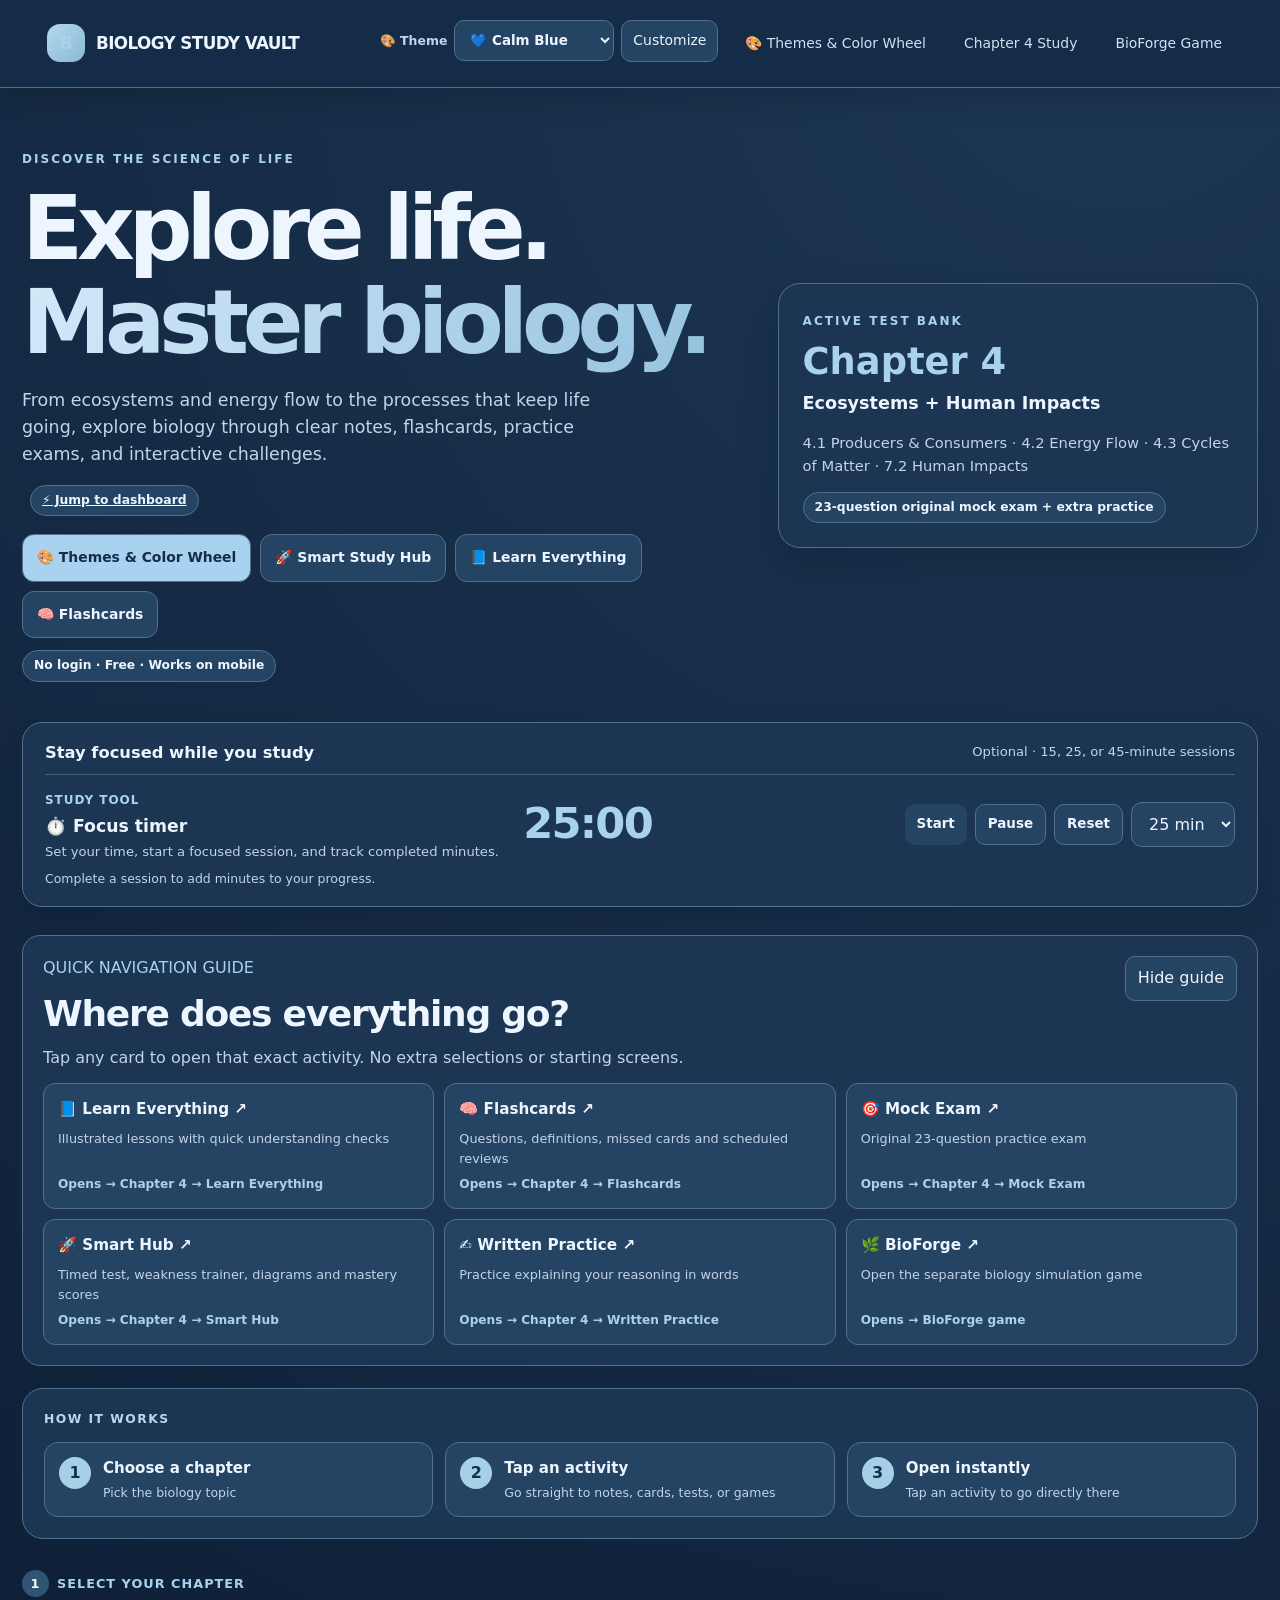
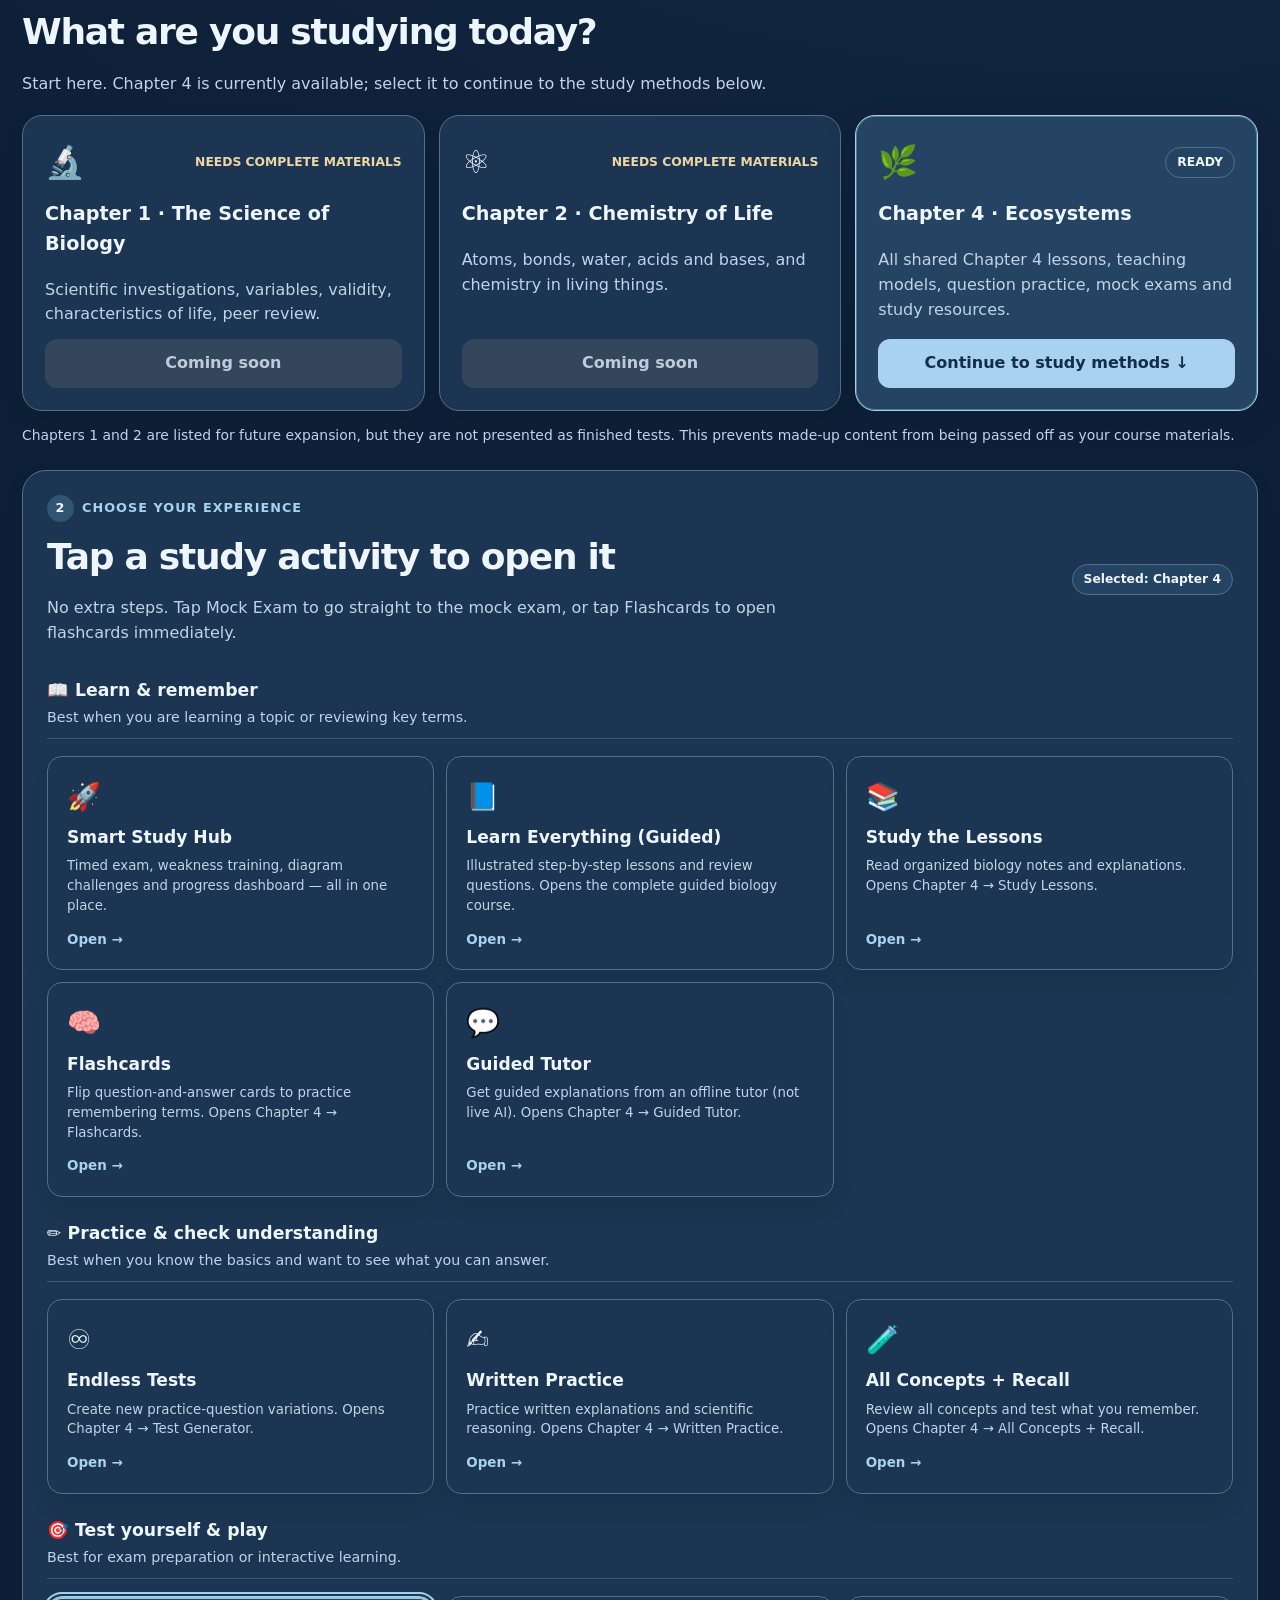
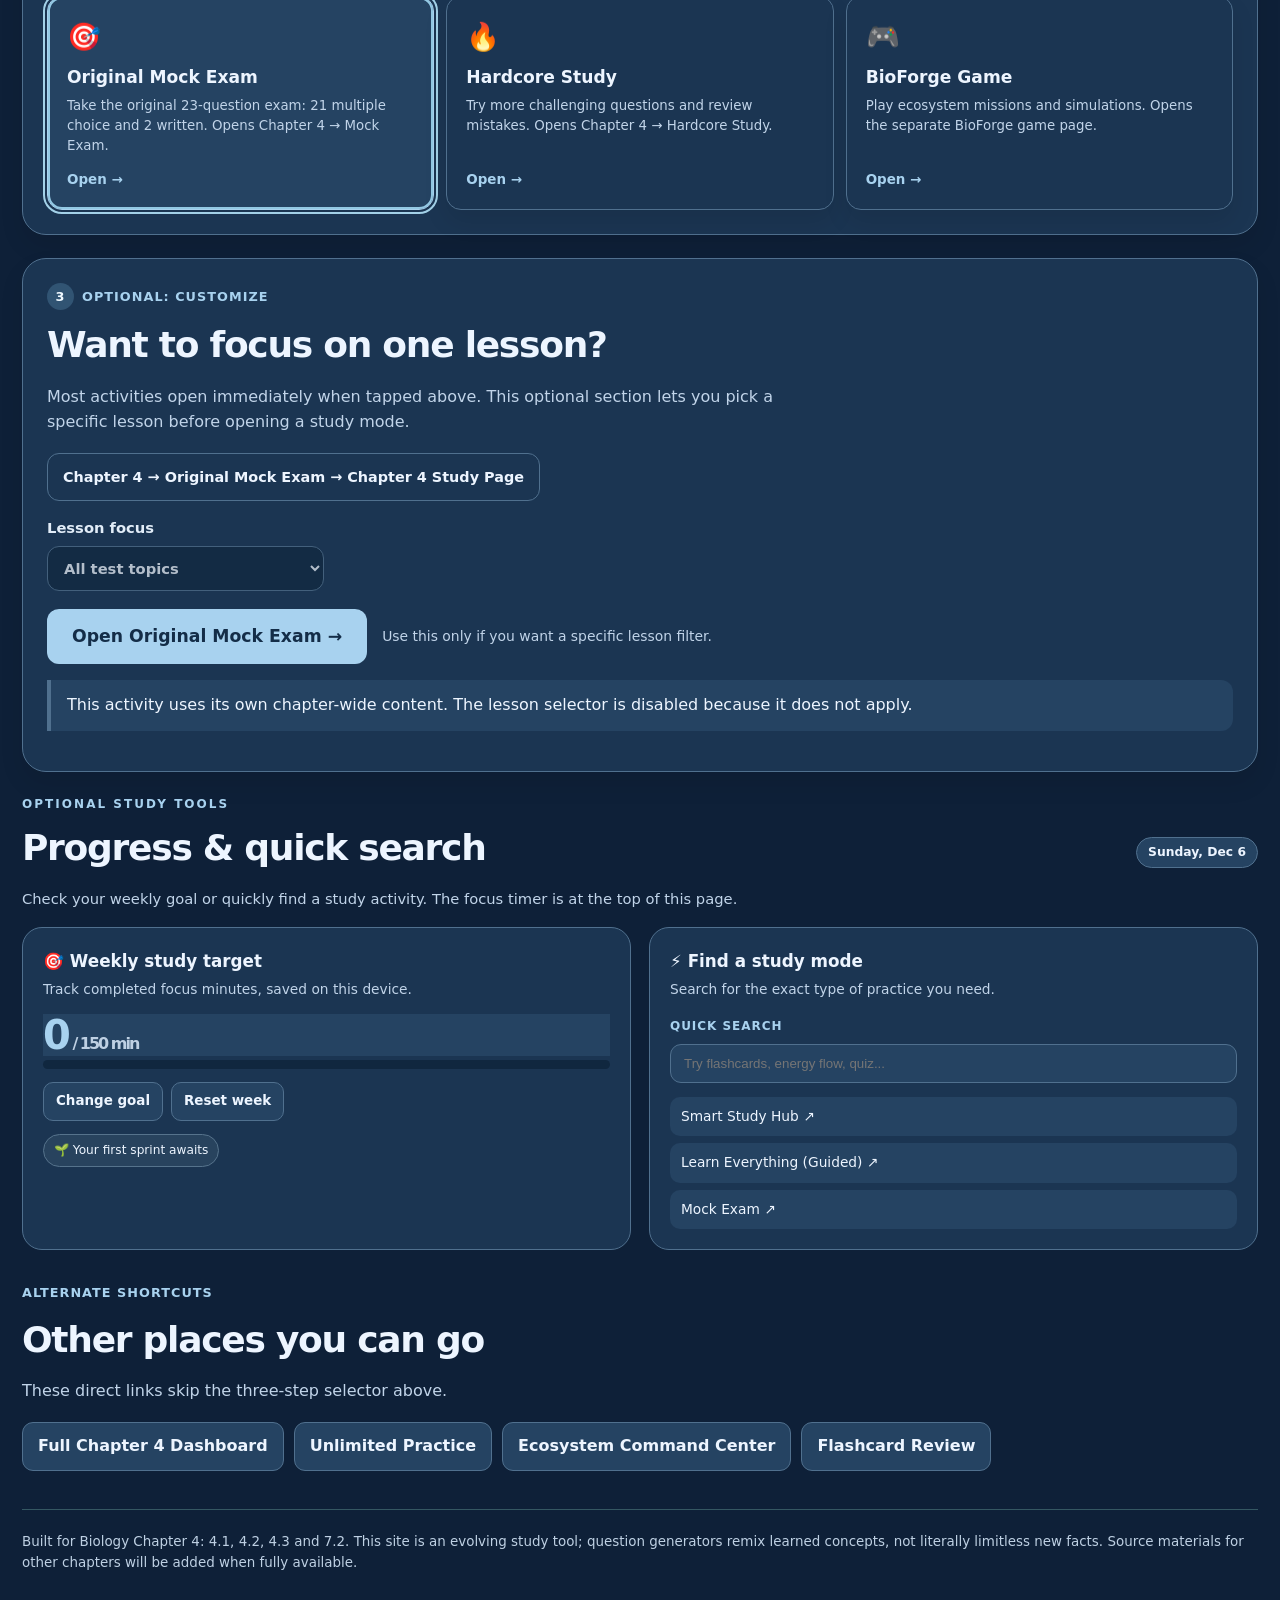
==== index.html @ be74fe16 "Expose permanent Themes & Color Wheel link and reload newest theme controls" ====
<!DOCTYPE html>
<html lang="en"><head><meta charset="utf-8"><meta name="viewport" content="width=device-width,initial-scale=1">
<meta name="theme-color" content="#091923"><meta name="description" content="Biology Study Vault — choose a chapter and learning mode.">
<title>Biology Study Vault | Choose Your Test</title>
<style>
:root{--bg:#091821;--panel:#122b34;--panel2:#1a3941;--border:#345d65;--text:#eafdf6;--muted:#aac8c2;--accent:#94f1d8;--gold:#f7d58d}
*{box-sizing:border-box}body{margin:0;background:radial-gradient(ellipse at 85% 0,#1d4c4b,transparent 40%),radial-gradient(ellipse at 0 85%,#1c334b,transparent 40%),var(--bg);font:16px/1.55 system-ui,-apple-system,Segoe UI,sans-serif;color:var(--text);min-height:100vh}button,select{font:inherit}button{cursor:pointer}button:focus-visible,a:focus-visible,select:focus-visible{outline:3px solid var(--gold);outline-offset:3px}a{color:var(--accent)}header{border-bottom:1px solid #3d6068;background:#0b2029df;backdrop-filter:blur(18px)}.bar{max-width:1170px;margin:auto;display:flex;align-items:center;justify-content:space-between;padding:16px 22px;gap:20px;flex-wrap:wrap}.logo{font-weight:950;letter-spacing:.05em;font-size:1.05rem;display:flex;align-items:center;gap:11px}.logo-mark{width:38px;height:38px;background:linear-gradient(140deg,#adf6d7,#72c0ba);color:#0c302a;display:grid;place-items:center;border-radius:12px}.header-links{display:flex;gap:16px;align-items:center;font-size:.87rem}.header-links a{text-decoration:none;color:#c4e3dc}main{max-width:1170px;margin:auto;padding:40px 22px 90px}.eyebrow{color:var(--accent);font-weight:900;letter-spacing:.17em;text-transform:uppercase;font-size:.75rem}.hero{display:grid;grid-template-columns:1.2fr .8fr;gap:25px;align-items:center;margin:12px 0 40px}h1{font-size:clamp(2.6rem,6vw,5.4rem);line-height:1.05;letter-spacing:-.07em;margin:13px 0}h1 em{font-style:normal;color:var(--accent)}p{color:var(--muted)}.intro{font-size:1.09rem;max-width:600px}.badge{display:inline-flex;border:1px solid #6b998a;background:#28483e;border-radius:30px;padding:5px 11px;color:#d1ffed;font-size:.77rem;font-weight:800}.hero-side{background:linear-gradient(145deg,#1b4946,#142c40);border:1px solid #56847f;border-radius:22px;padding:24px;min-height:245px}.hero-side b{display:block;font-size:2.3rem;color:var(--accent)}.hero-side strong{font-size:1.1rem}.hero-side p{font-size:.92rem}h2{font-size:1.75rem;letter-spacing:-.035em;margin:7px 0 12px}h3{margin:0 0 7px;font-size:1.2rem}.grid{display:grid;grid-template-columns:repeat(3,1fr);gap:14px}.chapter-card{border:1px solid var(--border);border-radius:20px;padding:22px;background:linear-gradient(155deg,#173741,#102934);display:flex;flex-direction:column;gap:12px;min-height:255px}.chapter-card.selected{border-color:var(--accent);box-shadow:inset 0 0 0 1px #8aeccc44,0 10px 40px #00000026}.chapter-card p{margin:0;flex:1}.chapter-title{display:flex;align-items:center;justify-content:space-between;gap:8px}.chapter-icon{font-size:2rem}.chapter-card button,.btn{border:0;background:var(--accent);color:#0a302f;border-radius:12px;font-weight:850;padding:12px 15px;text-decoration:none;display:inline-flex;align-items:center;justify-content:center}.chapter-card button:disabled{background:#2c4b51;color:#b1c7c5;cursor:not-allowed}.chapter-card .status{font-size:.77rem;color:var(--gold);font-weight:850}.panel{background:#122d36;border:1px solid #37616a;border-radius:21px;padding:24px;margin:23px 0}.stephead{display:flex;align-items:center;justify-content:space-between;gap:15px;flex-wrap:wrap}.step{display:inline-flex;align-items:center;gap:8px;font-size:.8rem;letter-spacing:.08em;text-transform:uppercase;color:#abdfd4;font-weight:800}.step i{font-style:normal;display:grid;place-items:center;width:27px;height:27px;border-radius:50%;background:#2d5b5a;color:#d7fff4}.mode-grid{display:grid;grid-template-columns:repeat(3,1fr);gap:12px;margin-top:17px}.mode{border:1px solid #47747c;background:#173943;border-radius:15px;color:var(--text);min-height:150px;padding:19px;text-align:left;display:flex;flex-direction:column;align-items:flex-start;gap:6px}.mode:hover,.mode[aria-pressed=true]{border-color:var(--accent);background:#1b4a4b}.mode[aria-pressed=true]{box-shadow:inset 0 0 0 2px #83dfca}.mode b{font-size:1.07rem}.mode small{color:var(--muted)}.mode-icon{font-size:1.7rem}.options{display:flex;gap:13px;flex-wrap:wrap;align-items:end}.options label{font-weight:700;color:#d6f2eb;display:grid;gap:6px;font-size:.92rem}.options select{background:#0b2530;border:1px solid #4e777b;border-radius:12px;color:white;padding:12px;min-width:170px}.start{display:flex;gap:15px;align-items:center;flex-wrap:wrap;margin-top:18px}.start .btn{font-size:1.08rem;padding:14px 25px}.hint{font-size:.87rem;color:#b4d5ce}.highlight{background:#1e3e41;border-left:4px solid var(--accent);padding:13px 16px;border-radius:0 12px 12px 0}.links{display:flex;gap:10px;flex-wrap:wrap}.links a{background:#25434c;color:#e2fcf4;border:1px solid #49787c;border-radius:11px;padding:11px 15px;text-decoration:none;font-weight:750}.foot{margin-top:38px;font-size:.84rem;border-top:1px solid #345762;padding-top:22px;color:var(--muted)}@media(max-width:900px){.grid,.mode-grid{grid-template-columns:repeat(2,1fr)}.hero{grid-template-columns:1fr}}@media(max-width:610px){main{padding:25px 15px 55px}.grid,.mode-grid{grid-template-columns:1fr}.chapter-card{min-height:unset}.hero-side{min-height:unset}.panel{padding:17px}.bar{padding:13px 15px}.header-links{gap:11px}}

/* Study Vault 2.0 dashboard enhancement */
:root{--bg:#07151b;--panel:#122a31;--panel2:#183b42;--border:#345d60;--text:#f4fff9;--muted:#b6d0cb;--accent:#a5f5d8;--gold:#fbd899}
html{scroll-behavior:smooth}
body{background:radial-gradient(ellipse at 12% 1%,#124c42aa,transparent 42%),radial-gradient(ellipse at 85% 44%,#132f43,transparent 43%),#07151b}
header{position:sticky;top:0;z-index:40;box-shadow:0 9px 30px #0000002b}
.bar,main{max-width:1230px}
.logo{letter-spacing:-.035em;font-weight:850}
.logo-mark{border-radius:13px;box-shadow:0 6px 25px #79d1ac36}
.header-links a{padding:9px 11px;border-radius:10px}
.header-links a:hover{background:#ffffff12}
.hero{margin-top:22px;gap:35px}
.hero-side{border-color:#577e72;background:linear-gradient(145deg,#1a5243,#102c35);box-shadow:0 20px 50px #020c1270}
h1{font-size:clamp(3rem,7vw,6.3rem)}
h1 em{background:linear-gradient(100deg,#a8ffe0,#99cfff);color:transparent;background-clip:text}
h2{font-size:clamp(1.6rem,3vw,2.25rem)}
.chapter-card,.panel,.mode,.hero-side{box-shadow:0 12px 25px #00000017}
.chapter-card,.mode,.panel{transition:border-color .2s,transform .2s,box-shadow .2s}
.chapter-card:hover,.mode:hover{transform:translateY(-3px);box-shadow:0 17px 30px #00000035}
.btn,.chapter-card button{transition:transform .18s,filter .18s}
.btn:hover,.chapter-card button:hover:not(:disabled){transform:translateY(-2px);filter:brightness(1.1)}
.mode{min-height:145px}
.panel{border-radius:24px}
#chapters,#modes,#launch{scroll-margin-top:96px}
#vault-tools{scroll-margin-top:95px}
.studytop{display:flex;justify-content:space-between;gap:20px;align-items:center;flex-wrap:wrap;margin-bottom:16px}
.mutedline{color:var(--muted);font-size:.92rem}
.toolgrid{display:grid;grid-template-columns:1.2fr 1fr 1fr;gap:15px;margin:14px 0 30px}
.toolbox{background:linear-gradient(145deg,#173b3e,#102832);border:1px solid #3d6e6c;border-radius:20px;padding:20px;min-width:0}
.toolbox h3{display:flex;align-items:center;gap:8px;font-size:1.05rem;margin:0 0 5px}
.toolbox p{font-size:.86rem;margin:4px 0 13px}
.toolbox .big{font-size:2.5rem;line-height:1.05;font-weight:900;color:#b2f8da;letter-spacing:-.05em;margin:14px 0 4px}
.timer-actions{display:flex;gap:8px;flex-wrap:wrap}
.minibtn{border-radius:10px;background:#285153;border:1px solid #4b8680;color:#f4fff9;padding:8px 12px;font-size:.84rem;font-weight:800}
.minibtn.primary{background:var(--accent);color:#11362f;border:0}
.toolinput{background:#0d2b32;border:1px solid #53817f;border-radius:11px;color:white;padding:11px 13px;width:100%;min-width:0;margin:6px 0}
.goaltrack{height:9px;background:#08272d;border-radius:20px;overflow:hidden}
.goaltrack i{display:block;height:100%;background:#9af4d4;transition:width .2s}
.searchresults{display:grid;gap:7px;margin-top:8px}
.searchresults a{display:block;text-decoration:none;background:#24454b;color:#ecfff7;padding:9px 11px;border-radius:10px;font-size:.86rem}
.searchresults a:hover{background:#34635e}
.quick-strip{display:flex;gap:10px;overflow-x:auto;padding:3px 0 13px;scroll-snap-type:x mandatory}
.quick-strip a{scroll-snap-align:start;flex:0 0 auto;text-decoration:none;color:#0a342e;background:#b0f3df;border-radius:13px;padding:12px 18px;font-weight:850;font-size:.88rem}
.quick-strip a.secondary{background:#213e47;color:#e0faf5;border:1px solid #457273}
.daytag{color:var(--gold);font-size:.75rem;letter-spacing:.08em;text-transform:uppercase;font-weight:900}
#vault-achievements{display:flex;gap:8px;flex-wrap:wrap}
#vault-achievements span{font-size:.76rem;border:1px solid #59827b;border-radius:25px;padding:6px 10px;background:#244740}
body.light{--bg:#f3f9f6;--panel:#fff;--panel2:#e2f3e9;--border:#c8ddd3;--text:#15382d;--muted:#4f6d61;--accent:#17644b;--gold:#805100;background:#f2f8f4;color:#15382d}
body.light header{background:#e7f4ecf0;border-color:#c1dcd0}
body.light .header-links a,body.light .hero-side p{color:#345c4c}
body.light .hero-side{background:#e1f0e7;color:#163b2d;border-color:#b2d0bf}
body.light .hero-side b,body.light h1 em{color:#1d7557;background:none}
body.light .chapter-card,body.light .panel,body.light .mode,body.light .toolbox{background:#fff;color:#163b2d;border-color:#c5ded0}
body.light .chapter-card p,body.light .mode small,body.light .toolbox p,body.light .hint{color:#4f6d61}
body.light .chapter-card button,body.light .btn{background:#187154;color:white}
body.light .mode[aria-pressed=true]{background:#e5f5eb}
body.light .toolinput{color:#164130;background:#f5faf6;border-color:#9dc3ad}
body.light .minibtn:not(.primary){background:#e5f4ec;color:#184b3b}
body.light .quick-strip a.secondary{background:white;color:#154936}
body.light #vault-achievements span{background:#e3f5ec}
body.light .toolbox .big{color:#216a52}
body.light .badge{color:#15583f;background:#dff2e5;border-color:#8bbca1}
@media(max-width:920px){.toolgrid{grid-template-columns:1fr 1fr}.toolbox:first-child{grid-column:span 2}}
@media(max-width:610px){.toolgrid{grid-template-columns:1fr}.toolbox:first-child{grid-column:span 1}.header-links{font-size:.76rem}.hero{margin-top:12px}h1{font-size:3.4rem}.daytag{font-size:.7rem}}
@media(prefers-reduced-motion:reduce){*,*:before,*:after{scroll-behavior:auto!important;transition:none!important}}

/* Calm blue study palette — visual-only update */
:root{--bg:#0d1c32;--panel:#162c46;--panel2:#1e3955;--border:#36526e;--text:#f0f6ff;--muted:#bed0e3;--accent:#9ccee8;--gold:#efd6a5}
body{background:radial-gradient(ellipse at 8% 0%,#24466b88,transparent 40%),radial-gradient(ellipse at 90% 90%,#1c385977,transparent 43%),var(--bg)}
header{background:#10233beF;border-color:#36516c}
.logo-mark{background:linear-gradient(135deg,#b3d9ed,#8bb8d6);color:#102b45;box-shadow:none}
.header-links a{color:#d2e2f2}
h1 em{background:linear-gradient(110deg,#d3e9f9,#97c3e0);background-clip:text;color:transparent}
.hero-side{background:linear-gradient(145deg,#213c5b,#172d49);border-color:#43617e;box-shadow:0 16px 35px #07152644}
.chapter-card{background:linear-gradient(155deg,#1b3551,#142940)}
.chapter-card.selected{box-shadow:inset 0 0 0 1px #94c7e066,0 10px 30px #07152630}
.chapter-card button,.btn,.minibtn.primary{background:#a4d0e8;color:#132b43}
.chapter-card button:disabled{background:#34465b;color:#c0cbda}
.panel{background:#172e49;border-color:#385776}
.badge{background:#28425e;border-color:#5c80a1;color:#e1effb}
.step{color:#bddded}.step i{background:#315473;color:#eff9ff}
.mode{background:#1c3652;border-color:#45627f}
.mode:hover,.mode[aria-pressed=true]{background:#254762}
.mode[aria-pressed=true]{box-shadow:inset 0 0 0 2px #93c9e4}
.options label{color:#e2edf8}.options select,.toolinput{background:#10273f;border-color:#55738e;color:#f4f8fe}
.highlight{background:#223d58}.links a,.searchresults a{background:#28435e;border-color:#54718d;color:#e9f3fd}
.toolbox{background:linear-gradient(145deg,#1c3653,#152b44);border-color:#3c5b77}
.toolbox .big{color:#add6ec}
.minibtn{background:#2b4763;border-color:#52718e;color:#eff6ff}
.goaltrack{background:#10273f}.goaltrack i{background:#9bcbe5}
.quick-strip a{background:#a8d2e9;color:#132d46}
.quick-strip a.secondary{background:#263f5a;border-color:#4e6e88;color:#e9f3ff}
#vault-achievements span{background:#28435e;border-color:#56738c}
body.light{--bg:#eaf2fa;--panel:#fff;--panel2:#e0ebf6;--border:#c2d5e7;--text:#1a3450;--muted:#49647f;--accent:#286489;--gold:#8d6531;background:#eaf2fa;color:#1a3450}
body.light header{background:#f2f7fcee;border-color:#c6d8e9}
body.light .header-links a,body.light .hero-side p{color:#48647d}
body.light .hero-side{background:#dceaf7;color:#1c3b57;border-color:#b6d1e7}
body.light .hero-side b,body.light h1 em{color:#285f87;background:none}
body.light .chapter-card,body.light .panel,body.light .mode,body.light .toolbox{background:#fff;color:#1b3853;border-color:#c6d9e9}
body.light .chapter-card p,body.light .mode small,body.light .toolbox p,body.light .hint{color:#536b83}
body.light .chapter-card button,body.light .btn{background:#286c99;color:white}
body.light .mode[aria-pressed=true]{background:#e3f0fb}
body.light .toolinput{color:#193d5b;background:#f4f9fe;border-color:#9fbed6}
body.light .minibtn:not(.primary){background:#e2eff9;color:#234966}
body.light .quick-strip a.secondary{background:white;color:#295577}
body.light #vault-achievements span{background:#e7f1fa}
body.light .toolbox .big{color:#2f739c}
body.light .badge{color:#225b7e;background:#e1f0fa;border-color:#a3c6dd}


/* Guided, distraction-free information architecture */
.learning-path{background:#172e49;border:1px solid #466580;border-radius:21px;padding:21px;margin:0 0 31px}
.path-label{font-size:.77rem;font-weight:850;letter-spacing:.12em;color:#b8d9ed;margin-bottom:13px}
.path-items{display:grid;grid-template-columns:repeat(3,minmax(0,1fr));gap:12px}
.path-items a{display:grid;grid-template-columns:33px 1fr;gap:2px 11px;background:#213b56;border:1px solid #44647f;border-radius:14px;padding:14px;text-decoration:none;color:#eef6ff}
.path-items a span{grid-row:span 2;width:32px;height:32px;display:grid;place-items:center;border-radius:50%;background:#a6d0e8;color:#13334c;font-weight:900}
.path-items a strong{font-size:.94rem}.path-items a small{font-size:.78rem;color:#bbd0e2}
.path-items a:hover{border-color:#a5d2e8;background:#2a4968}
.section-explain{max-width:750px;margin:4px 0 18px;color:var(--muted)}
.mode-category{margin:23px 0 11px;padding:0 0 10px;border-bottom:1px solid #3a5874}
.mode-category:first-child{margin-top:13px}
.mode-category h3{font-size:1.08rem;margin-bottom:2px}
.mode-category p{margin:0;font-size:.89rem}
.mode small{line-height:1.48}.mode[aria-pressed=true]{outline:2px solid #a3d1e8;outline-offset:2px}
.mode:after{content:"Open →";display:block;margin-top:auto;padding-top:8px;color:var(--t-accent,#a6d4ef);font-size:.84rem;font-weight:850}
.mode{cursor:pointer}
.selected-route{display:inline-flex;background:#25445f;border:1px solid #577d99;color:#e8f5ff;border-radius:12px;padding:12px 15px;font-size:.9rem;font-weight:700;margin:0 0 16px}
#chapters,#modes,#launch,#vault-tools{scroll-margin-top:92px}
body.light .learning-path{background:#fff;border-color:#b4cde3}
body.light .path-label{color:#3c6789}
body.light .path-items a{background:#eaf3fb;border-color:#c1d6e8;color:#203c56}
body.light .path-items a small{color:#496780}
body.light .mode-category{border-color:#cadbea}
body.light .selected-route{background:#e1effa;color:#1d4c71;border-color:#bad3e5}
@media(max-width:680px){.path-items{grid-template-columns:1fr}.learning-path{padding:15px}.path-items a{padding:12px}.selected-route{display:block;font-size:.84rem}}

/* Accessible focus timer above the study path */
.focus-banner{margin:3px 0 28px;border:1px solid #54738f;border-radius:20px;padding:17px 22px;background:linear-gradient(115deg,#203d5c,#192f49);box-shadow:0 9px 26px #07152828}
.focus-heading{display:flex;align-items:center;justify-content:space-between;gap:12px;flex-wrap:wrap;border-bottom:1px solid #425e7a;padding-bottom:9px;margin-bottom:12px}
.focus-heading strong{font-size:1.02rem;color:#f1f7ff}.focus-heading span{font-size:.82rem;color:#bdd3e8}
.focus-inner{display:grid;grid-template-columns:minmax(200px,1.3fr) auto minmax(275px,1.6fr);align-items:center;column-gap:24px;row-gap:8px}
.focus-title h3{margin:1px 0 3px;font-size:1.08rem}.focus-title p{font-size:.82rem;margin:0;line-height:1.45}
.focus-inner .big{font-size:2.7rem;color:#b3d9ed;font-weight:900;letter-spacing:-.04em;font-variant-numeric:tabular-nums;line-height:1.1}
.focus-inner .timer-actions{display:flex;align-items:center;justify-content:flex-end;gap:8px}
.focus-inner .timer-actions button{min-height:41px}
.focus-inner #vault-timer-note{grid-column:1/-1;margin:0;color:#c9deee;font-size:.78rem}
#vault-tools .toolgrid{grid-template-columns:repeat(2,minmax(0,1fr))}
#vault-tools .toolbox:first-child{grid-column:auto}
body.light .focus-banner{background:linear-gradient(115deg,#e9f3fb,#dcebf8);border-color:#b1cde2}
body.light .focus-heading{border-color:#c3d7e7}
body.light .focus-heading strong,body.light .focus-title h3{color:#244a69}
body.light .focus-heading span,body.light .focus-inner #vault-timer-note{color:#4b6980}
body.light .focus-inner .big{color:#2c6e94}
@media(max-width:960px){.focus-inner{grid-template-columns:1fr auto}.focus-inner .timer-actions{grid-column:1/-1;justify-content:flex-start}}
@media(max-width:610px){.focus-banner{padding:15px;margin-bottom:22px}.focus-inner{grid-template-columns:1fr auto;column-gap:12px}.focus-inner .big{font-size:2.3rem}.focus-inner .timer-actions{flex-wrap:wrap}.focus-inner .timer-actions button{flex:1}.focus-inner .timer-actions select{flex:1;min-width:100px}#vault-tools .toolgrid{grid-template-columns:1fr}}

/* Mobile-first direct study actions */
.hero-direct-actions{display:flex;gap:9px;flex-wrap:wrap;margin:18px 0 12px}
.hero-direct-actions a{background:var(--t-card2,#254362);color:var(--t-text,#edf5ff);text-decoration:none;border:1px solid var(--t-border,#50708e);border-radius:12px;padding:12px 14px;font-weight:800;font-size:.87rem;min-height:45px;display:inline-flex;align-items:center}
.hero-direct-actions a:first-child{background:var(--t-accent,#a8d2ef);color:var(--t-accent-text,#142d48)}
@media(max-width:610px){.hero-direct-actions{display:grid;grid-template-columns:1fr 1fr;gap:7px}.hero-direct-actions a{font-size:.78rem;padding:11px 7px;text-align:center;justify-content:center}.hero-direct-actions a:first-child{grid-column:span 2}.hero{gap:15px!important}.hero-side{padding:15px!important}.hero-side b{font-size:1.7rem!important}}
</style><link rel="stylesheet" href="responsive.css?v=3"><link rel="stylesheet" href="theme.css?v=5"></head><body>
<header><div class="bar"><div class="logo"><span class="logo-mark">B</span><span>BIOLOGY STUDY VAULT</span></div><div class="header-links"><a href="themes.html" class="theme-direct-link">🎨 Themes & Color Wheel</a><a href="chapter4.html">Chapter 4 Study</a><a href="bioforge.html">BioForge Game</a></div></div></header>
<main><section class="hero"><div><div class="eyebrow">DISCOVER THE SCIENCE OF LIFE</div><h1>Explore life.<br><em>Master biology.</em></h1><p class="intro">From ecosystems and energy flow to the processes that keep life going, explore biology through clear notes, flashcards, practice exams, and interactive challenges.</p><div class="hero-direct-actions"><a href="themes.html">🎨 Themes & Color Wheel</a><a href="chapter4.html?mode=smart">🚀 Smart Study Hub</a><a href="chapter4.html?mode=course">📘 Learn Everything</a><a href="chapter4.html?mode=flash">🧠 Flashcards</a></div><span class="badge">No login · Free · Works on mobile</span></div><aside class="hero-side"><span class="eyebrow">ACTIVE TEST BANK</span><b>Chapter 4</b><strong>Ecosystems + Human Impacts</strong><p>4.1 Producers & Consumers · 4.2 Energy Flow · 4.3 Cycles of Matter · 7.2 Human Impacts</p><span class="badge">23-question original mock exam + extra practice</span></aside></section>
<section class="focus-banner" aria-label="Focus timer"><div class="focus-heading"><strong>Stay focused while you study</strong><span>Optional · 15, 25, or 45-minute sessions</span></div><div class="focus-inner"><div class="focus-title"><div><span class="daytag">STUDY TOOL</span><h3>⏱️ Focus timer</h3><p>Set your time, start a focused session, and track completed minutes.</p></div></div><div class="big" id="vault-clock" role="timer">25:00</div><div class="timer-actions"><button class="minibtn primary" id="vault-start" type="button">Start</button><button class="minibtn" id="vault-pause" type="button">Pause</button><button class="minibtn" id="vault-reset" type="button">Reset</button><select class="toolinput" style="width:auto;margin:0" id="vault-length" aria-label="Focus timer length"><option value="15">15 min</option><option value="25" selected>25 min</option><option value="45">45 min</option></select></div><p id="vault-timer-note" aria-live="polite">Complete a session to add minutes to your progress.</p></div></section>

<nav class="learning-path" aria-label="How to use Biology Study Vault"><div class="path-label">HOW IT WORKS</div><div class="path-items"><a href="#chapters"><span>1</span><strong>Choose a chapter</strong><small>Pick the biology topic</small></a><a href="#modes"><span>2</span><strong>Tap an activity</strong><small>Go straight to notes, cards, tests, or games</small></a><a href="#launch"><span>3</span><strong>Open instantly</strong><small>Tap an activity to go directly there</small></a></div></nav>
<section id="chapters"><div class="step"><i>1</i> SELECT YOUR CHAPTER</div><h2>What are you studying today?</h2><p class="section-explain">Start here. Chapter 4 is currently available; select it to continue to the study methods below.</p><div class="grid">
<div class="chapter-card"><div class="chapter-title"><span class="chapter-icon">🔬</span><span class="status">NEEDS COMPLETE MATERIALS</span></div><h3>Chapter 1 · The Science of Biology</h3><p>Scientific investigations, variables, validity, characteristics of life, peer review.</p><button disabled title="Chapter 1 complete source-based study page has not been built">Coming soon</button></div>
<div class="chapter-card"><div class="chapter-title"><span class="chapter-icon">⚛️</span><span class="status">NEEDS COMPLETE MATERIALS</span></div><h3>Chapter 2 · Chemistry of Life</h3><p>Atoms, bonds, water, acids and bases, and chemistry in living things.</p><button disabled title="Chapter 2 complete source-based study page has not been built">Coming soon</button></div>
<div class="chapter-card selected"><div class="chapter-title"><span class="chapter-icon">🌿</span><span class="badge">READY</span></div><h3>Chapter 4 · Ecosystems</h3><p>All shared Chapter 4 lessons, teaching models, question practice, mock exams and study resources.</p><button id="pickChapter4">Continue to study methods ↓</button></div></div><p class="hint">Chapters 1 and 2 are listed for future expansion, but they are not presented as finished tests. This prevents made-up content from being passed off as your course materials.</p></section>
<section class="panel" id="modes"><div class="stephead"><div><div class="step"><i>2</i> CHOOSE YOUR EXPERIENCE</div><h2>Tap a study activity to open it</h2><p class="section-explain">No extra steps. Tap Mock Exam to go straight to the mock exam, or tap Flashcards to open flashcards immediately.</p></div><span class="badge">Selected: Chapter 4</span></div>
<div id="modeGrid">
<div class="mode-category"><h3>📖 Learn & remember</h3><p>Best when you are learning a topic or reviewing key terms.</p></div><div class="mode-grid">
<button class="mode" aria-pressed="false" data-mode="smart"><span class="mode-icon">🚀</span><b>Smart Study Hub</b><small>Timed exam, weakness training, diagram challenges and progress dashboard — all in one place.</small></button>
<button class="mode" aria-pressed="false" data-mode="course"><span class="mode-icon">📘</span><b>Learn Everything (Guided)</b><small>Illustrated step-by-step lessons and review questions. Opens the complete guided biology course.</small></button>
<button class="mode" aria-pressed="false" data-mode="learn"><span class="mode-icon">📚</span><b>Study the Lessons</b><small>Read organized biology notes and explanations. Opens Chapter 4 → Study Lessons.</small></button>
<button class="mode" aria-pressed="false" data-mode="flash"><span class="mode-icon">🧠</span><b>Flashcards</b><small>Flip question-and-answer cards to practice remembering terms. Opens Chapter 4 → Flashcards.</small></button>
<button class="mode" aria-pressed="false" data-mode="tutor"><span class="mode-icon">💬</span><b>Guided Tutor</b><small>Get guided explanations from an offline tutor (not live AI). Opens Chapter 4 → Guided Tutor.</small></button>
</div>
<div class="mode-category"><h3>✏️ Practice & check understanding</h3><p>Best when you know the basics and want to see what you can answer.</p></div><div class="mode-grid">
<button class="mode" aria-pressed="false" data-mode="generator"><span class="mode-icon">♾️</span><b>Endless Tests</b><small>Create new practice-question variations. Opens Chapter 4 → Test Generator.</small></button>
<button class="mode" aria-pressed="false" data-mode="written"><span class="mode-icon">✍️</span><b>Written Practice</b><small>Practice written explanations and scientific reasoning. Opens Chapter 4 → Written Practice.</small></button>
<button class="mode" aria-pressed="false" data-mode="everything"><span class="mode-icon">🧪</span><b>All Concepts + Recall</b><small>Review all concepts and test what you remember. Opens Chapter 4 → All Concepts + Recall.</small></button>
</div>
<div class="mode-category"><h3>🎯 Test yourself & play</h3><p>Best for exam preparation or interactive learning.</p></div><div class="mode-grid">
<button class="mode" aria-pressed="true" data-mode="exam"><span class="mode-icon">🎯</span><b>Original Mock Exam</b><small>Take the original 23-question exam: 21 multiple choice and 2 written. Opens Chapter 4 → Mock Exam.</small></button>
<button class="mode" aria-pressed="false" data-mode="hardcore"><span class="mode-icon">🔥</span><b>Hardcore Study</b><small>Try more challenging questions and review mistakes. Opens Chapter 4 → Hardcore Study.</small></button>
<button class="mode" aria-pressed="false" data-mode="bioforge"><span class="mode-icon">🎮</span><b>BioForge Game</b><small>Play ecosystem missions and simulations. Opens the separate BioForge game page.</small></button>
</div></div></section>
<section class="panel" id="launch"><div class="step"><i>3</i> OPTIONAL: CUSTOMIZE</div><h2>Want to focus on one lesson?</h2><p class="section-explain">Most activities open immediately when tapped above. This optional section lets you pick a specific lesson before opening a study mode.</p><div class="selected-route" id="selectedRoute" aria-live="polite">Chapter 4 → Original Mock Exam → Chapter 4 Study Page</div><div class="options"><label for="topic">Lesson focus<select id="topic"><option value="all">All test topics</option><option value="4.1">4.1 Producers & Consumers</option><option value="4.2">4.2 Energy Flow</option><option value="4.3">4.3 Cycles of Matter</option><option value="7.2">7.2 Human Impacts</option></select></label></div><div class="start"><button class="btn" id="launchBtn">Start Original Mock Exam →</button><span class="hint">Use this only if you want a specific lesson filter.</span></div><p class="highlight" id="selectionInfo">The original mock exam is a full mixed-topic test, so its topic filter stays set to All test topics.</p></section>
<section id="vault-tools" aria-labelledby="vault-heading">
<div class="studytop"><div><div class="eyebrow">OPTIONAL STUDY TOOLS</div><h2 id="vault-heading">Progress & quick search</h2><div class="mutedline">Check your weekly goal or quickly find a study activity. The focus timer is at the top of this page.</div></div><span class="badge" id="vault-date">READY TO LEARN</span></div>

<div class="toolgrid">
<div class="toolbox"><h3>🎯 Weekly study target</h3><p>Track completed focus minutes, saved on this device.</p><div class="big"><span id="vault-minutes">0</span><span style="font-size:1rem;color:var(--muted)"> / <span id="vault-target">150</span> min</span></div><div class="goaltrack" role="progressbar" aria-label="Weekly study progress" aria-valuemin="0" aria-valuemax="150" aria-valuenow="0" id="vault-track"><i style="width:0" id="vault-fill"></i></div><div class="timer-actions" style="margin-top:13px"><button class="minibtn" id="vault-goal" type="button">Change goal</button><button class="minibtn" id="vault-clear" type="button">Reset week</button></div><div id="vault-achievements" style="margin-top:13px"></div></div>
<div class="toolbox"><h3>⚡ Find a study mode</h3><p>Search for the exact type of practice you need.</p><label for="vault-search" class="daytag">Quick search</label><input class="toolinput" id="vault-search" placeholder="Try flashcards, energy flow, quiz..."><div class="searchresults" id="vault-results" aria-live="polite"></div></div>
</div></section>
<section><div class="step">ALTERNATE SHORTCUTS</div><h2>Other places you can go</h2><p class="section-explain">These direct links skip the three-step selector above.</p><div class="links"><a href="chapter4.html">Full Chapter 4 Dashboard</a><a href="chapter4.html?mode=generator">Unlimited Practice</a><a href="bioforge.html">Ecosystem Command Center</a><a href="chapter4.html?mode=flash">Flashcard Review</a></div></section>
<div class="foot">Built for Biology Chapter 4: 4.1, 4.2, 4.3 and 7.2. This site is an evolving study tool; question generators remix learned concepts, not literally limitless new facts. Source materials for other chapters will be added when fully available.</div>
</main>
<script>
(()=>{'use strict';
const buttons=[...document.querySelectorAll('.mode')],launch=document.getElementById('launchBtn'),topic=document.getElementById('topic'),info=document.getElementById('selectionInfo'),route=document.getElementById('selectedRoute');let mode='exam';
const names={smart:'Smart Study Hub',course:'Learn Everything (Guided)',exam:'Original Mock Exam',generator:'Endless Tests',hardcore:'Hardcore Study',learn:'Study Notes',flash:'Flashcards',written:'Written Practice',bioforge:'BioForge Game',everything:'All Concepts + Recall',tutor:'Guided Tutor'};
const filterable=new Set(['generator','flash','learn','everything']);
function choose(value){if(!names[value])return;mode=value;for(const b of buttons)b.setAttribute('aria-pressed',String(b.dataset.mode===mode));launch.textContent='Open '+names[mode]+' →';route.textContent='Chapter 4 → '+names[mode]+' → '+(mode==='bioforge'?'BioForge Game Page':'Chapter 4 Study Page');topic.disabled=!filterable.has(mode);info.textContent=filterable.has(mode)?'This lesson will open inside the chosen study mode.':'This activity uses its own chapter-wide content. The lesson selector is disabled because it does not apply.';try{localStorage.setItem('biology:picker:mode',mode)}catch(e){}}
buttons.forEach(b=>{b.setAttribute('title','Open '+names[b.dataset.mode]+' directly');b.addEventListener('click',()=>{choose(b.dataset.mode);const url=b.dataset.mode==='bioforge'?'bioforge.html':'chapter4.html?mode='+encodeURIComponent(b.dataset.mode);location.assign(url)})});document.getElementById('pickChapter4').onclick=()=>document.getElementById('modes').scrollIntoView({behavior:'smooth'});
launch.onclick=()=>{const url=mode==='bioforge'?'bioforge.html':'chapter4.html?mode='+encodeURIComponent(mode)+(filterable.has(mode)?'&topic='+encodeURIComponent(topic.value):'');location.assign(url)};
try{choose(localStorage.getItem('biology:picker:mode')||'exam')}catch(e){choose('exam')}
})();
</script><script>
(function(){
'use strict';
const prefix='bio-vault-v2:',qs=id=>document.getElementById(id);
let now=new Date(),monday=new Date(now);monday.setHours(0,0,0,0);monday.setDate(now.getDate()-((now.getDay()+6)%7));
const wk=monday.toISOString().slice(0,10),minutesKey=prefix+'minutes-'+wk,goalKey=prefix+'goal';
const read=(key,def)=>{try{return localStorage.getItem(key)??def}catch(e){return def}},write=(key,value)=>{try{localStorage.setItem(key,String(value))}catch(e){}};
let mins=Math.max(0,Number(read(minutesKey,'0'))||0),goal=Math.max(15,Number(read(goalKey,'150'))||150);
qs('vault-date').textContent=new Intl.DateTimeFormat(undefined,{month:'short',day:'numeric',weekday:'long'}).format(now);
function progress(){qs('vault-minutes').textContent=mins;qs('vault-target').textContent=goal;qs('vault-fill').style.width=Math.min(100,mins/goal*100)+'%';qs('vault-track').setAttribute('aria-valuemax',goal);qs('vault-track').setAttribute('aria-valuenow',Math.min(goal,mins));qs('vault-achievements').innerHTML=mins>=goal?'<span>🏆 Weekly goal reached</span>':mins>=60?'<span>🚀 One hour studied</span>':mins>=25?'<span>🌿 First focus sprint</span>':'<span>🌱 Your first sprint awaits</span>'}
progress();
qs('vault-goal').onclick=()=>{const n=prompt('Weekly study goal in minutes (15 to 1000):',goal);if(n===null)return;const v=Number(n);if(!Number.isInteger(v)||v<15||v>1000)return alert('Choose a whole number from 15 to 1000.');goal=v;write(goalKey,goal);progress()};
qs('vault-clear').onclick=()=>{if(!confirm('Reset this week’s focus minutes?'))return;mins=0;write(minutesKey,mins);progress()};
let sec=25*60,run=false,startAt=0,remainingAtStart=sec,interval=0;
function clock(){qs('vault-clock').textContent=String(Math.floor(sec/60)).padStart(2,'0')+':'+String(sec%60).padStart(2,'0');document.title=(run?qs('vault-clock').textContent+' • ':'')+'Biology Study Vault | Choose Your Test'}
function pause(){if(run){sec=Math.max(0,Math.ceil(remainingAtStart-(Date.now()-startAt)/1000));run=false;clearInterval(interval);interval=0;clock()}}
function tick(){sec=Math.max(0,Math.ceil(remainingAtStart-(Date.now()-startAt)/1000));clock();if(sec===0){run=false;clearInterval(interval);interval=0;const total=Number(qs('vault-length').value);mins+=total;write(minutesKey,mins);progress();qs('vault-timer-note').textContent='🎉 Focus sprint completed! +'+total+' minutes logged.';if('Notification' in window&&Notification.permission==='granted')new Notification('Study sprint complete!')}}
qs('vault-start').onclick=()=>{if(run)return;if(sec<=0)sec=Number(qs('vault-length').value)*60;remainingAtStart=sec;startAt=Date.now();run=true;interval=setInterval(tick,250);clock();qs('vault-timer-note').textContent='You got this! Stay focused.'};
qs('vault-pause').onclick=pause;
qs('vault-reset').onclick=()=>{pause();sec=Number(qs('vault-length').value)*60;clock();qs('vault-timer-note').textContent='Ready for a new sprint.'};
qs('vault-length').onchange=()=>{pause();sec=Number(qs('vault-length').value)*60;clock()};clock();
const terms=[['Smart Study Hub','chapter4.html?mode=smart','weakness trainer diagram timed exam mastery dashboard'],['Learn Everything (Guided)','chapter4.html?mode=course','illustrated biology lessons pictures diagrams teaching'],['Mock Exam','chapter4.html?mode=exam','test exam teacher questions'],['Endless Tests','chapter4.html?mode=generator','unlimited quiz practice scenario'],['Flashcards','chapter4.html?mode=flash','memorize vocabulary recall'],['Study Notes','chapter4.html?mode=learn','lessons 4.1 4.2 4.3 7.2 producers consumers energy flow cycles human impacts'],['Hardcore','chapter4.html?mode=hardcore','difficult advanced questions'],['Written Practice','chapter4.html?mode=written','explanations CER short answer'],['BioForge','bioforge.html','ecosystem ecology food web game simulation'],['Guided Tutor','chapter4.html?mode=tutor','explanation tutor help']];
function search(){const q=qs('vault-search').value.trim().toLowerCase(),list=q?terms.filter(t=>t.join(' ').toLowerCase().includes(q)):terms.slice(0,3);qs('vault-results').innerHTML=list.length?list.slice(0,5).map(t=>'<a href="'+t[1]+'">'+t[0]+' ↗</a>').join(''):'<div class="hint">No match. Try “quiz”, “flashcards”, or “ecosystem”.</div>'}
qs('vault-search').addEventListener('input',search);search();

})();
</script><script src="responsive.js?v=3" defer></script><script src="theme.js?v=5" defer></script></body></html>
---- responsive.css ----
/* Study Vault adaptive layout v3 — shared across all Biology experiences */
:root{color-scheme:dark;--safe-bottom:env(safe-area-inset-bottom,0px)}
html{scroll-behavior:smooth;scroll-padding-top:92px;-webkit-text-size-adjust:100%}
body{overflow-x:hidden}
*,*::before,*::after{box-sizing:border-box}
img,svg,video,canvas,iframe{max-width:100%}
img{height:auto}
button,a,select,input,textarea{touch-action:manipulation}
button,select,input,textarea{max-width:100%}
:where(button,a,input,textarea,select,summary):focus-visible{outline:3px solid #f6d482!important;outline-offset:3px}
:where(.card,.panel,.chapter-card,.mode,.mission){min-width:0}
:where(.question,.card,p,h1,h2,h3,.mode,.chapter-card){overflow-wrap:anywhere}
@media(hover:hover){:where(button,.btn,a,.mode,.mission){transition:transform .16s ease,filter .16s ease,background .16s ease}}
@media(min-width:1200px){
 body:has(#nav) main,body:has(#nav) header .inside{max-width:1370px}
 body:has(#nav) main{padding-left:32px;padding-right:32px}
 body:has(#nav) .grid{grid-template-columns:repeat(auto-fit,minmax(260px,1fr))}
 body:has(#missions) .container{max-width:1420px}
 body:has(#chapters) main{max-width:1320px}
 body:has(#chapters) .grid{grid-template-columns:repeat(3,minmax(0,1fr))}
 body:has(#chapters) .mode-grid{grid-template-columns:repeat(3,minmax(0,1fr))}
}
@media(min-width:800px){
 body:has(#nav) .view.active{animation:vaultReveal .18s ease-out}
 body:has(#nav) main{min-height:calc(100vh - 150px)}
 body:has(#chapters) .toolgrid{gap:18px}
 body:has(#missions) .mission-grid{gap:20px}
}
@keyframes vaultReveal{from{opacity:.7;transform:translateY(5px)}to{opacity:1;transform:none}}
/* A real mobile interface: readable type, full-width cards, large inputs and no horizontal page overflow. */
@media(max-width:799px){
 body:has(#nav) header,body:has(#missions) header{padding:12px 14px}
 body:has(#nav) header .inside,body:has(#nav) main{width:100%;max-width:none}
 body:has(#nav) main{padding:18px 15px calc(110px + var(--safe-bottom))}
 body:has(#nav) header h1{font-size:clamp(1.65rem,6.5vw,2.3rem)}
 body:has(#nav) .nav{gap:8px}
 body:has(#nav) .nav button{font-size:.89rem;min-height:44px}
 body:has(#nav) .card{padding:17px;margin:9px 0;border-radius:16px}
 body:has(#nav) .grid{grid-template-columns:repeat(2,minmax(0,1fr))}
 body:has(#nav) .choice,body:has(#nav) .btn{min-height:44px}
 body:has(#nav) :where(input,textarea,select){font-size:16px}
 body:has(#missions) .container{padding:18px 15px calc(105px + var(--safe-bottom))}
 body:has(#missions) .hero{grid-template-columns:1fr!important}
 body:has(#missions) .mission-grid{grid-template-columns:repeat(2,minmax(0,1fr))}
 body:has(#missions) .lab-layout{grid-template-columns:1fr!important}
 body:has(#missions) .hero-side{min-height:unset}
 body:has(#chapters) main{padding-bottom:calc(100px + var(--safe-bottom))}
 body:has(#chapters) header .bar{gap:10px}
 body:has(#chapters) .grid,body:has(#chapters) .mode-grid{grid-template-columns:repeat(2,minmax(0,1fr))}
 body:has(#chapters) .mode{min-height:135px;padding:16px}
 body:has(#chapters) .hero-side{min-height:unset}
 body:has(#chapters) .toolgrid{grid-template-columns:repeat(2,minmax(0,1fr))}
 body:has(#chapters) .toolbox:first-child{grid-column:span 2}
 .vault-dock{display:flex}
}
@media(max-width:560px){
 body:has(#nav) .grid{grid-template-columns:1fr}
 body:has(#nav) .nav-group{width:100%;min-width:0!important}
 body:has(#nav) .organize-paths{grid-template-columns:1fr}
 body:has(#nav) .organize-shortcuts{grid-template-columns:repeat(2,minmax(0,1fr))}
 body:has(#nav) .question{font-size:1.05rem;line-height:1.5}
 body:has(#nav) .choice{display:block;width:100%;text-align:left;padding:14px!important;margin:8px 0;border-radius:12px}
 body:has(#missions) .mission-grid{grid-template-columns:1fr}
 body:has(#missions) .stats{grid-template-columns:repeat(3,minmax(0,1fr))}
 body:has(#missions) .stat{padding:10px 6px}
 body:has(#missions) .stat b{font-size:1.15rem}
 body:has(#missions) .hero-main{padding:15px 0}
 body:has(#missions) .mission{min-height:135px}
 body:has(#chapters) .grid,body:has(#chapters) .mode-grid{grid-template-columns:1fr}
 body:has(#chapters) .mode{min-height:104px;display:grid;grid-template-columns:42px 1fr;align-items:center;column-gap:11px}
 body:has(#chapters) .mode-icon{grid-row:span 2}
 body:has(#chapters) .mode small{grid-column:2}
 body:has(#chapters) .toolgrid{grid-template-columns:1fr}
 body:has(#chapters) .toolbox:first-child{grid-column:auto}
 body:has(#chapters) .bar{align-items:flex-start}
 body:has(#chapters) .header-links{width:100%;justify-content:space-between}
 body:has(#chapters) .hero{gap:15px}
 body:has(#chapters) .hero h1{font-size:clamp(2.6rem,11vw,3.8rem)}
}
@media(max-width:370px){
 .vault-dock a{font-size:.68rem}
 body:has(#missions) .stats{grid-template-columns:1fr}
 body:has(#chapters) .header-links a{font-size:.75rem}
}
.vault-dock{position:fixed;bottom:0;left:0;right:0;z-index:90;display:none;align-items:stretch;justify-content:space-around;padding:8px 8px calc(8px + var(--safe-bottom));background:#0d2732f5;border-top:1px solid #527a7b;box-shadow:0 -14px 45px #0005;backdrop-filter:blur(18px)}
.vault-dock a{display:flex;flex:1;min-width:0;align-items:center;justify-content:center;flex-direction:column;gap:2px;text-decoration:none;text-align:center;border-radius:10px;padding:6px 3px;color:#c8e8e0;font-weight:750;font-size:.74rem}
.vault-dock a span{font-size:1.3rem;line-height:1.3}
.vault-dock a[aria-current="page"]{background:#204c4a;color:#aaf5d9}
.vault-screen-actions{display:flex;align-items:center;gap:9px;justify-content:flex-end;flex-wrap:wrap;margin:6px 0 14px}
.vault-screen-actions button,.vault-screen-actions a{border:1px solid #547d7c;background:#1b3a43;color:#e8fff7;border-radius:11px;padding:9px 13px;font-size:.85rem;font-weight:800;text-decoration:none}
.vault-view-chooser{font:inherit;background:#193a44;color:white;border:1px solid #5b8c8b;border-radius:12px;padding:11px;max-width:100%;width:min(100%,320px)}
.vault-to-top{position:fixed;z-index:80;right:15px;bottom:calc(80px + var(--safe-bottom));width:44px;height:44px;border:1px solid #578a80;border-radius:50%;background:#204b46;color:white;box-shadow:0 5px 20px #0008;display:none;cursor:pointer}
.vault-to-top.visible{display:block}
@media(min-width:800px){.vault-dock{display:none!important}.vault-to-top{bottom:20px}}
@media(max-width:799px){.vault-dock{display:flex}.vault-to-top{bottom:calc(87px + var(--safe-bottom))}}
@media(prefers-reduced-motion:reduce){html{scroll-behavior:auto}*{animation-duration:.01ms!important;transition-duration:.01ms!important}}
@media print{.vault-dock,.vault-to-top,.vault-screen-actions,button,.nav{display:none!important}body{background:white!important;color:black!important}.card,.panel{break-inside:avoid;border:1px solid #aaa}}
---- theme.css ----
/* Biology Study Vault — shared selectable palettes, version 1 */
:root,:root[data-study-theme="blue"]{--t-bg:#0e2038;--t-header:#142c48;--t-card:#1b3552;--t-card2:#254362;--t-border:#50708e;--t-text:#edf5ff;--t-muted:#c1d4e9;--t-accent:#a8d2ef;--t-accent-text:#142d48;--t-focus:#f1d6a8;--t-soft:#d5eafa;--t-shadow:#07152955;color-scheme:dark}
:root[data-study-theme="midnight"]{--t-bg:#101626;--t-header:#1a2135;--t-card:#242e46;--t-card2:#313f5d;--t-border:#566783;--t-text:#f2f5ff;--t-muted:#cad2e7;--t-accent:#b5c8fc;--t-accent-text:#17213c;--t-focus:#f1d7a3;--t-soft:#e5eafa;--t-shadow:#070c2055;color-scheme:dark}
:root[data-study-theme="lavender"]{--t-bg:#211d3b;--t-header:#2c2850;--t-card:#35315b;--t-card2:#47406d;--t-border:#776b9f;--t-text:#f8f4ff;--t-muted:#ded2f1;--t-accent:#d7bcfa;--t-accent-text:#30244b;--t-focus:#f4dca8;--t-soft:#f0e4ff;--t-shadow:#100c2655;color-scheme:dark}
:root[data-study-theme="forest"]{--t-bg:#102822;--t-header:#173b32;--t-card:#21493e;--t-card2:#2a594b;--t-border:#608b79;--t-text:#eefbf4;--t-muted:#c8e2d5;--t-accent:#a5dfcb;--t-accent-text:#173b32;--t-focus:#f6dcaa;--t-soft:#d9f5e9;--t-shadow:#081c1455;color-scheme:dark}
:root[data-study-theme="light"]{--t-bg:#eaf2fb;--t-header:#f5f9ff;--t-card:#ffffff;--t-card2:#e2eefb;--t-border:#b8d0e5;--t-text:#1e3854;--t-muted:#4c6580;--t-accent:#286c99;--t-accent-text:#ffffff;--t-focus:#936530;--t-soft:#285b84;--t-shadow:#9cb4cb44;color-scheme:light}
html{background:var(--t-bg)}
body,body.light{background:var(--t-bg)!important;color:var(--t-text)!important}
body:has(#chapters),body:has(#missions){background:radial-gradient(circle at 87% 0%,color-mix(in srgb,var(--t-card2) 65%,transparent),transparent 40%),var(--t-bg)!important}
header,body.light header{background:var(--t-header)!important;border-color:var(--t-border)!important;color:var(--t-text)!important}
header p,p,body.light p{color:var(--t-muted)}
h1,h2,h3,h4,strong,b,.logo,.brand,body.light h1,body.light h2{color:var(--t-text)}
a{color:var(--t-accent)}
:where(.tag,.eyebrow,.step,.daytag,.stat,.score,.big-number){color:var(--t-accent)!important}
:where(.card,.panel,.chapter-card,.toolbox,.mode,.hero-side,.mission,.lab-panel,.challenge,.tutor-side,.tutor-main,.focus-banner,.learning-path,.selected-route),body.light :where(.card,.panel,.chapter-card,.toolbox,.mode,.hero-side,.mission,.focus-banner,.learning-path,.selected-route){background:var(--t-card)!important;color:var(--t-text)!important;border-color:var(--t-border)!important}
:where(.mode:hover,.mode[aria-pressed=true],.chapter-card.selected,.mission.active){background:var(--t-card2)!important;border-color:var(--t-accent)!important}
:where(.card p,.panel p,.chapter-card p,.toolbox p,.mode small,.mission p,.intro,.section-explain,.hint,.mutedline),body.light :where(.card p,.panel p,.chapter-card p,.toolbox p,.mode small,.hint){color:var(--t-muted)!important}
:where(.btn,.minibtn.primary,.chapter-card button:not(:disabled),.nav button.active,.mode-options button.active,.quick-strip a:not(.secondary)),body.light :where(.btn,.chapter-card button:not(:disabled)){background:var(--t-accent)!important;color:var(--t-accent-text)!important;border-color:var(--t-accent)!important}
:where(.nav button,.pill,.minibtn,.toolinput,.mode-options button,.choice,.tutor-modes button,.tutor-topiclist button,.searchresults a,.links a,.path-items a,.quick-strip a.secondary),body.light :where(.nav button,.minibtn,.toolinput,.path-items a){background:var(--t-card2)!important;border-color:var(--t-border)!important;color:var(--t-text)!important}
:where(.nav button.active,.mode-options button.active,.tutor-modes button.active){background:var(--t-accent)!important;color:var(--t-accent-text)!important}
:where(.choice.good,.challenge button.choice.good){background:#285746!important;color:#e8fff6!important}
:where(.choice.bad,.challenge button.choice.bad){background:#633943!important;color:#fff0f0!important}
:where(.flash,.tutor-bubble.bot,.tutor-bubble.user,.highlight,.feedback,.tutor-instructions,.toolbox .big,.study,.badge),body.light :where(.flash,.highlight,.badge){background:var(--t-card2)!important;border-color:var(--t-border)!important;color:var(--t-text)!important}
:where(.tutor-bubble small,.mode-category p,.path-items a small){color:var(--t-muted)!important}
:where(.vault-dock,.vault-screen-actions,.vault-dock a,.vault-screen-actions button,.vault-screen-actions a,.vault-view-chooser,.vault-to-top){background:var(--t-header)!important;color:var(--t-text)!important;border-color:var(--t-border)!important}
.vault-dock a[aria-current="page"]{background:var(--t-card2)!important;color:var(--t-accent)!important}
:where(.vault-dock a span,.vault-dock a){color:inherit}
:where(.vault-to-top,.study-theme-trigger):focus-visible{outline:3px solid var(--t-focus)!important;outline-offset:3px}
body:has(#nav) header .inside>a:first-child{color:var(--t-accent)!important}
body:has(#nav) header .inside>div[style*="linear-gradient"]{background:var(--t-card)!important;border-color:var(--t-border)!important}
body:has(#nav) header .inside>div[style*="linear-gradient"]>div:first-child{color:var(--t-accent)!important}
body:has(#nav) header a[href="bioforge.html"][style]{background:var(--t-accent)!important;color:var(--t-accent-text)!important}
:where(.study h3,.focus-heading strong,.focus-title h3,.path-items a strong){color:var(--t-text)!important}
:where(.focus-inner .big,.toolbox .big,.hero-side b,.logo-mark){color:var(--t-accent)!important}
:where(.focus-heading span,.focus-inner #vault-timer-note){color:var(--t-muted)!important}
body.light{--bg:var(--t-bg);--panel:var(--t-card);--panel2:var(--t-card2);--text:var(--t-text);--muted:var(--t-muted);--accent:var(--t-accent)}
/* Theme picker — fixed only as a small control in the page header, never covers study content. */
.study-theme-wrap{display:inline-flex;align-items:center;gap:7px;position:relative;z-index:70;max-width:100%}
.study-theme-wrap label{font-size:.78rem;font-weight:800;color:var(--t-muted);white-space:nowrap}
.study-theme-select{background:var(--t-card2)!important;color:var(--t-text)!important;border:1px solid var(--t-border)!important;border-radius:10px;padding:9px 28px 9px 11px;max-width:160px;font:600 .84rem/1.3 system-ui,sans-serif;min-height:41px}
.study-theme-wrap select:focus-visible{outline:3px solid var(--t-focus);outline-offset:2px}
header .study-theme-wrap{margin:4px 0 9px}
:root[data-study-theme="light"] body:has(#nav) header .inside>div[style*="linear-gradient"]{background:#e6f1fb!important}
:root[data-study-theme="light"] :where(.flash,.tutor-bubble.bot,.tutor-bubble.user,.highlight,.feedback,.tutor-instructions){color:var(--t-text)!important}
@media(max-width:610px){.study-theme-wrap label{font-size:.75rem}.study-theme-select{max-width:145px;font-size:.78rem}.study-theme-wrap{margin-top:8px}}

:root[data-study-theme="ocean"]{--t-bg:#09283a;--t-header:#103e52;--t-card:#184b60;--t-card2:#235d72;--t-border:#55899a;--t-text:#eefaff;--t-muted:#c5e1e9;--t-accent:#9edfe9;--t-accent-text:#143746;--t-focus:#b57a3d;color-scheme:dark}
:root[data-study-theme="rose"]{--t-bg:#32202b;--t-header:#422c3a;--t-card:#4c3545;--t-card2:#624558;--t-border:#907384;--t-text:#fff5f9;--t-muted:#ebd2e0;--t-accent:#f2c2d5;--t-accent-text:#3a2333;--t-focus:#b57a3d;color-scheme:dark}
:root[data-study-theme="sunset"]{--t-bg:#34242c;--t-header:#472f35;--t-card:#513944;--t-card2:#694953;--t-border:#95777a;--t-text:#fff7f2;--t-muted:#edd8d4;--t-accent:#f3c5a6;--t-accent-text:#39272d;--t-focus:#b57a3d;color-scheme:dark}
:root[data-study-theme="amber"]{--t-bg:#29251b;--t-header:#393222;--t-card:#463d2a;--t-card2:#594c34;--t-border:#877658;--t-text:#fff9ed;--t-muted:#e5d9bd;--t-accent:#f0d39d;--t-accent-text:#342b1b;--t-focus:#b57a3d;color-scheme:dark}
:root[data-study-theme="mint"]{--t-bg:#142c2c;--t-header:#1d3c3d;--t-card:#28494a;--t-card2:#356062;--t-border:#648f8b;--t-text:#f1fffc;--t-muted:#cee8e1;--t-accent:#b0e9dc;--t-accent-text:#173e3a;--t-focus:#b57a3d;color-scheme:dark}
:root[data-study-theme="berry"]{--t-bg:#251b34;--t-header:#342544;--t-card:#433253;--t-card2:#564069;--t-border:#806794;--t-text:#faf4ff;--t-muted:#ded1eb;--t-accent:#d8b9ee;--t-accent-text:#30213f;--t-focus:#b57a3d;color-scheme:dark}
:root[data-study-theme="slate"]{--t-bg:#1b2532;--t-header:#253443;--t-card:#324456;--t-card2:#40556b;--t-border:#72869b;--t-text:#f0f6fc;--t-muted:#c8d6e4;--t-accent:#c4daed;--t-accent-text:#26384b;--t-focus:#b57a3d;color-scheme:dark}
:root[data-study-theme="beach"]{--t-bg:#f6e9ca;--t-header:#047aa5;--t-card:#fffaf0;--t-card2:#d8f1fa;--t-border:#78b9d0;--t-text:#173a52;--t-muted:#3a6173;--t-accent:#d45e17;--t-accent-text:#ffffff;--t-focus:#b57a3d;color-scheme:light}
:root[data-study-theme="tropical"]{--t-bg:#e9f7ef;--t-header:#007a7b;--t-card:#ffffff;--t-card2:#d4f2e9;--t-border:#72bcae;--t-text:#164e50;--t-muted:#426b6a;--t-accent:#c93d51;--t-accent-text:#ffffff;--t-focus:#b57a3d;color-scheme:light}
:root[data-study-theme="sunshine"]{--t-bg:#fff5c6;--t-header:#1769ab;--t-card:#fffdf1;--t-card2:#d8ecfa;--t-border:#90bbdc;--t-text:#153c60;--t-muted:#476784;--t-accent:#b65b00;--t-accent-text:#ffffff;--t-focus:#b57a3d;color-scheme:light}
:root[data-study-theme="candy"]{--t-bg:#fff0f5;--t-header:#cf5a95;--t-card:#ffffff;--t-card2:#dff8ed;--t-border:#cbaac1;--t-text:#4d3150;--t-muted:#785b72;--t-accent:#a1387e;--t-accent-text:#ffffff;--t-focus:#b57a3d;color-scheme:light}
:root[data-study-theme="lagoon"]{--t-bg:#e9f7fc;--t-header:#137c89;--t-card:#ffffff;--t-card2:#fce5d1;--t-border:#98bec7;--t-text:#174450;--t-muted:#486b70;--t-accent:#c65c2f;--t-accent-text:#ffffff;--t-focus:#b57a3d;color-scheme:light}
:root[data-study-theme="festival"]{--t-bg:#241d39;--t-header:#4a2a76;--t-card:#352750;--t-card2:#453361;--t-border:#8868a3;--t-text:#faf5ff;--t-muted:#e5d5f0;--t-accent:#d0ed72;--t-accent-text:#26330c;--t-focus:#b57a3d;color-scheme:dark}
:root[data-study-theme="custom"]{color-scheme:dark}
.study-theme-wrap{flex-wrap:wrap;z-index:120!important}
.study-theme-wrap button,.study-theme-wrap input{font:inherit}
.theme-more{background:var(--t-card2);border:1px solid var(--t-border);color:var(--t-text);border-radius:10px;padding:9px 11px;min-height:41px;cursor:pointer}
.theme-panel{position:absolute;right:0;top:calc(100% + 7px);width:min(92vw,410px);max-height:min(72vh,650px);overflow:auto;background:var(--t-card);border:1px solid var(--t-border);border-radius:17px;box-shadow:0 15px 50px #0006;padding:16px;z-index:120;color:var(--t-text)}
.theme-panel[hidden],.custom-color-controls[hidden]{display:none!important}
.theme-panel strong{font-size:1.02rem}.theme-panel p{font-size:.8rem;color:var(--t-muted);margin:7px 0 12px}
.theme-swatch-grid{display:grid;grid-template-columns:repeat(2,minmax(0,1fr));gap:8px}
.theme-swatch{padding:10px 8px;background:var(--t-card2);color:var(--t-text);border:1px solid var(--t-border);border-radius:11px;min-height:55px;cursor:pointer;display:flex;align-items:center;gap:8px;text-align:left;font-size:.82rem}
.theme-swatch:focus-visible{outline:3px solid var(--t-focus)}
.theme-swatch-dots{display:flex;gap:2px;flex-shrink:0}
.theme-swatch-dots i{display:block;width:11px;height:22px;border-radius:4px}
.theme-swatch-dots i:first-child{background:#5e94b4}.theme-swatch-dots i:nth-child(2){background:#e0e8f1}.theme-swatch-dots i:nth-child(3){background:#e8a66e}
.theme-swatch[data-theme="beach"] .theme-swatch-dots i:first-child{background:#047aa5}
.theme-swatch[data-theme="beach"] .theme-swatch-dots i:nth-child(2){background:#f6e9ca}
.theme-swatch[data-theme="beach"] .theme-swatch-dots i:nth-child(3){background:#e97629}
.theme-swatch[data-theme="tropical"] .theme-swatch-dots i:first-child{background:#007a7b}
.theme-swatch[data-theme="tropical"] .theme-swatch-dots i:nth-child(2){background:#e9f7ef}
.theme-swatch[data-theme="tropical"] .theme-swatch-dots i:nth-child(3){background:#d95660}
.theme-swatch[data-theme="sunshine"] .theme-swatch-dots i:first-child{background:#1769ab}
.theme-swatch[data-theme="sunshine"] .theme-swatch-dots i:nth-child(2){background:#fff5c6}
.theme-swatch[data-theme="sunshine"] .theme-swatch-dots i:nth-child(3){background:#e79222}
.theme-swatch[data-theme="candy"] .theme-swatch-dots i:first-child{background:#cf5a95}
.theme-swatch[data-theme="candy"] .theme-swatch-dots i:nth-child(2){background:#dff8ed}
.theme-swatch[data-theme="candy"] .theme-swatch-dots i:nth-child(3){background:#9d70df}
.theme-swatch[data-theme="lagoon"] .theme-swatch-dots i:first-child{background:#137c89}
.theme-swatch[data-theme="lagoon"] .theme-swatch-dots i:nth-child(2){background:#fce5d1}
.theme-swatch[data-theme="lagoon"] .theme-swatch-dots i:nth-child(3){background:#c65c2f}
.theme-swatch[data-theme="festival"] .theme-swatch-dots i:first-child{background:#4a2a76}
.theme-swatch[data-theme="festival"] .theme-swatch-dots i:nth-child(2){background:#d0ed72}
.theme-swatch[data-theme="festival"] .theme-swatch-dots i:nth-child(3){background:#dc72b7}
.custom-color-controls:not([hidden]){display:grid;gap:8px;margin-top:14px;padding-top:12px;border-top:1px solid var(--t-border)}
.custom-color-controls label{color:var(--t-text)}
.custom-color-controls input[type=color]{height:48px;width:100%;background:transparent;border:0;cursor:pointer}
.custom-color-controls input[type=range]{width:100%;accent-color:var(--t-accent)}
.custom-color-controls select{background:var(--t-card2);color:var(--t-text);border:1px solid var(--t-border);padding:9px;border-radius:8px}
.where-guide{padding:20px;background:var(--t-card);border:1px solid var(--t-border);border-radius:18px;margin:22px 0}
.where-guide-head{display:flex;align-items:start;justify-content:space-between;gap:12px}
.where-guide h2{margin:5px 0}.where-guide p{margin:5px 0 12px}
.where-guide-toggle{padding:9px 12px;background:var(--t-card2);border:1px solid var(--t-border);color:var(--t-text);border-radius:10px;white-space:nowrap;cursor:pointer}
.where-guide-grid{display:grid;grid-template-columns:repeat(3,minmax(0,1fr));gap:10px}
.where-guide-grid[hidden]{display:none!important}
.where-guide-grid a{display:flex;flex-direction:column;gap:7px;background:var(--t-card2);border:1px solid var(--t-border);border-radius:12px;padding:14px;text-decoration:none;color:var(--t-text);min-width:0}
.where-guide-grid strong{font-size:.95rem;color:var(--t-text)}.where-guide-grid small{font-size:.8rem;color:var(--t-muted)}.where-guide-grid em{font-size:.76rem;color:var(--t-accent);font-style:normal;font-weight:750;margin-top:auto}
:root[data-study-theme="beach"] .where-guide-grid em,:root[data-study-theme="sunshine"] .where-guide-grid em,:root[data-study-theme="candy"] .where-guide-grid em,:root[data-study-theme="lagoon"] .where-guide-grid em{color:var(--t-text)}
@media(max-width:730px){.theme-panel{right:auto;left:0;width:min(91vw,410px)}.where-guide{padding:13px}.where-guide-grid{grid-template-columns:1fr}.where-guide-head{align-items:start}.where-guide-toggle{font-size:.78rem;min-height:43px}.theme-swatch-grid{grid-template-columns:repeat(2,minmax(0,1fr))}}
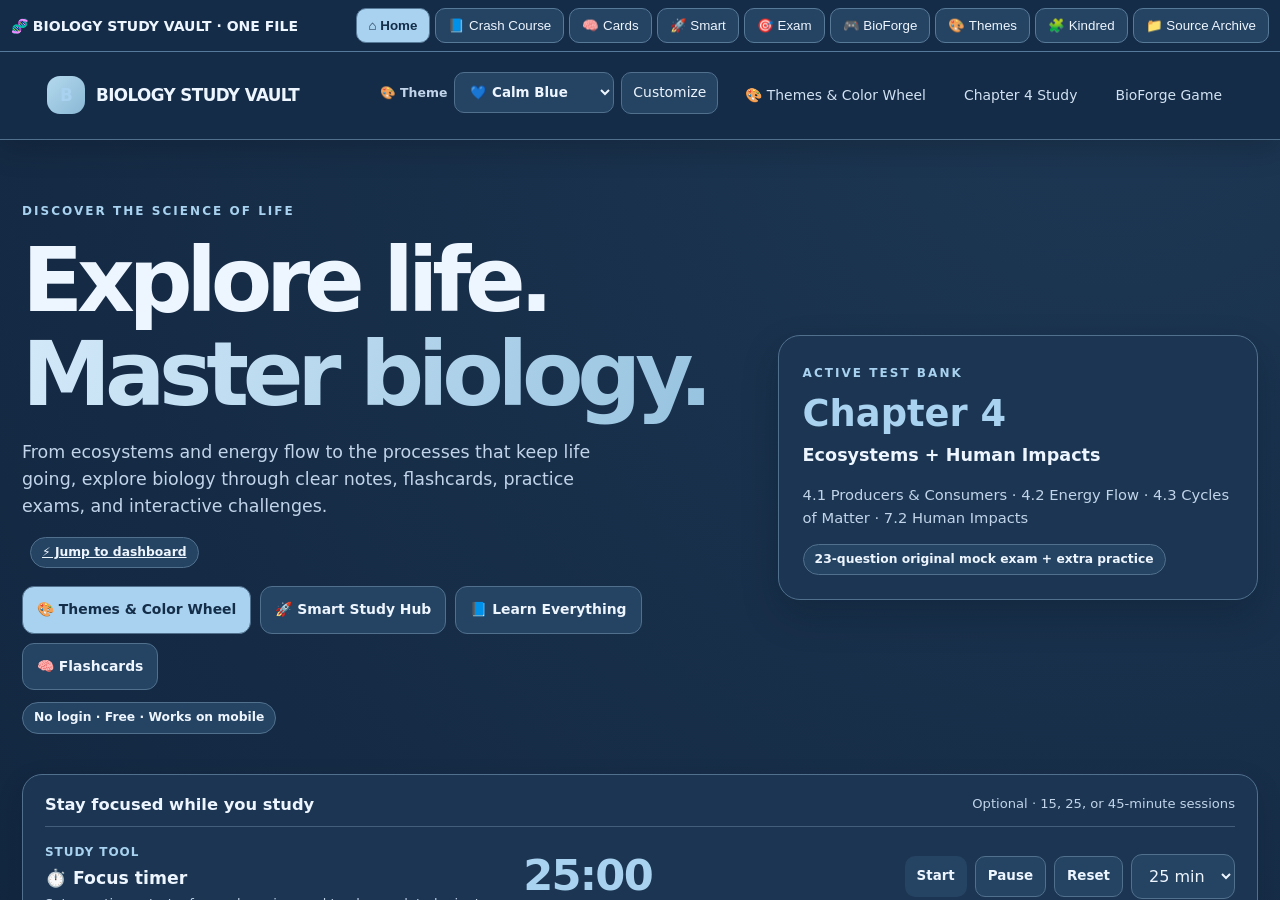
==== commit 7ddbc476: "Consolidate all site and project files into one index.html, add verified course reread guides" ====
--- a/index.html
+++ b/index.html
@@ -1,245 +1,30 @@
-<!DOCTYPE html>
-<html lang="en"><head><meta charset="utf-8"><meta name="viewport" content="width=device-width,initial-scale=1">
-<meta name="theme-color" content="#091923"><meta name="description" content="Biology Study Vault — choose a chapter and learning mode.">
-<title>Biology Study Vault | Choose Your Test</title>
-<style>
-:root{--bg:#091821;--panel:#122b34;--panel2:#1a3941;--border:#345d65;--text:#eafdf6;--muted:#aac8c2;--accent:#94f1d8;--gold:#f7d58d}
-*{box-sizing:border-box}body{margin:0;background:radial-gradient(ellipse at 85% 0,#1d4c4b,transparent 40%),radial-gradient(ellipse at 0 85%,#1c334b,transparent 40%),var(--bg);font:16px/1.55 system-ui,-apple-system,Segoe UI,sans-serif;color:var(--text);min-height:100vh}button,select{font:inherit}button{cursor:pointer}button:focus-visible,a:focus-visible,select:focus-visible{outline:3px solid var(--gold);outline-offset:3px}a{color:var(--accent)}header{border-bottom:1px solid #3d6068;background:#0b2029df;backdrop-filter:blur(18px)}.bar{max-width:1170px;margin:auto;display:flex;align-items:center;justify-content:space-between;padding:16px 22px;gap:20px;flex-wrap:wrap}.logo{font-weight:950;letter-spacing:.05em;font-size:1.05rem;display:flex;align-items:center;gap:11px}.logo-mark{width:38px;height:38px;background:linear-gradient(140deg,#adf6d7,#72c0ba);color:#0c302a;display:grid;place-items:center;border-radius:12px}.header-links{display:flex;gap:16px;align-items:center;font-size:.87rem}.header-links a{text-decoration:none;color:#c4e3dc}main{max-width:1170px;margin:auto;padding:40px 22px 90px}.eyebrow{color:var(--accent);font-weight:900;letter-spacing:.17em;text-transform:uppercase;font-size:.75rem}.hero{display:grid;grid-template-columns:1.2fr .8fr;gap:25px;align-items:center;margin:12px 0 40px}h1{font-size:clamp(2.6rem,6vw,5.4rem);line-height:1.05;letter-spacing:-.07em;margin:13px 0}h1 em{font-style:normal;color:var(--accent)}p{color:var(--muted)}.intro{font-size:1.09rem;max-width:600px}.badge{display:inline-flex;border:1px solid #6b998a;background:#28483e;border-radius:30px;padding:5px 11px;color:#d1ffed;font-size:.77rem;font-weight:800}.hero-side{background:linear-gradient(145deg,#1b4946,#142c40);border:1px solid #56847f;border-radius:22px;padding:24px;min-height:245px}.hero-side b{display:block;font-size:2.3rem;color:var(--accent)}.hero-side strong{font-size:1.1rem}.hero-side p{font-size:.92rem}h2{font-size:1.75rem;letter-spacing:-.035em;margin:7px 0 12px}h3{margin:0 0 7px;font-size:1.2rem}.grid{display:grid;grid-template-columns:repeat(3,1fr);gap:14px}.chapter-card{border:1px solid var(--border);border-radius:20px;padding:22px;background:linear-gradient(155deg,#173741,#102934);display:flex;flex-direction:column;gap:12px;min-height:255px}.chapter-card.selected{border-color:var(--accent);box-shadow:inset 0 0 0 1px #8aeccc44,0 10px 40px #00000026}.chapter-card p{margin:0;flex:1}.chapter-title{display:flex;align-items:center;justify-content:space-between;gap:8px}.chapter-icon{font-size:2rem}.chapter-card button,.btn{border:0;background:var(--accent);color:#0a302f;border-radius:12px;font-weight:850;padding:12px 15px;text-decoration:none;display:inline-flex;align-items:center;justify-content:center}.chapter-card button:disabled{background:#2c4b51;color:#b1c7c5;cursor:not-allowed}.chapter-card .status{font-size:.77rem;color:var(--gold);font-weight:850}.panel{background:#122d36;border:1px solid #37616a;border-radius:21px;padding:24px;margin:23px 0}.stephead{display:flex;align-items:center;justify-content:space-between;gap:15px;flex-wrap:wrap}.step{display:inline-flex;align-items:center;gap:8px;font-size:.8rem;letter-spacing:.08em;text-transform:uppercase;color:#abdfd4;font-weight:800}.step i{font-style:normal;display:grid;place-items:center;width:27px;height:27px;border-radius:50%;background:#2d5b5a;color:#d7fff4}.mode-grid{display:grid;grid-template-columns:repeat(3,1fr);gap:12px;margin-top:17px}.mode{border:1px solid #47747c;background:#173943;border-radius:15px;color:var(--text);min-height:150px;padding:19px;text-align:left;display:flex;flex-direction:column;align-items:flex-start;gap:6px}.mode:hover,.mode[aria-pressed=true]{border-color:var(--accent);background:#1b4a4b}.mode[aria-pressed=true]{box-shadow:inset 0 0 0 2px #83dfca}.mode b{font-size:1.07rem}.mode small{color:var(--muted)}.mode-icon{font-size:1.7rem}.options{display:flex;gap:13px;flex-wrap:wrap;align-items:end}.options label{font-weight:700;color:#d6f2eb;display:grid;gap:6px;font-size:.92rem}.options select{background:#0b2530;border:1px solid #4e777b;border-radius:12px;color:white;padding:12px;min-width:170px}.start{display:flex;gap:15px;align-items:center;flex-wrap:wrap;margin-top:18px}.start .btn{font-size:1.08rem;padding:14px 25px}.hint{font-size:.87rem;color:#b4d5ce}.highlight{background:#1e3e41;border-left:4px solid var(--accent);padding:13px 16px;border-radius:0 12px 12px 0}.links{display:flex;gap:10px;flex-wrap:wrap}.links a{background:#25434c;color:#e2fcf4;border:1px solid #49787c;border-radius:11px;padding:11px 15px;text-decoration:none;font-weight:750}.foot{margin-top:38px;font-size:.84rem;border-top:1px solid #345762;padding-top:22px;color:var(--muted)}@media(max-width:900px){.grid,.mode-grid{grid-template-columns:repeat(2,1fr)}.hero{grid-template-columns:1fr}}@media(max-width:610px){main{padding:25px 15px 55px}.grid,.mode-grid{grid-template-columns:1fr}.chapter-card{min-height:unset}.hero-side{min-height:unset}.panel{padding:17px}.bar{padding:13px 15px}.header-links{gap:11px}}
-
-/* Study Vault 2.0 dashboard enhancement */
-:root{--bg:#07151b;--panel:#122a31;--panel2:#183b42;--border:#345d60;--text:#f4fff9;--muted:#b6d0cb;--accent:#a5f5d8;--gold:#fbd899}
-html{scroll-behavior:smooth}
-body{background:radial-gradient(ellipse at 12% 1%,#124c42aa,transparent 42%),radial-gradient(ellipse at 85% 44%,#132f43,transparent 43%),#07151b}
-header{position:sticky;top:0;z-index:40;box-shadow:0 9px 30px #0000002b}
-.bar,main{max-width:1230px}
-.logo{letter-spacing:-.035em;font-weight:850}
-.logo-mark{border-radius:13px;box-shadow:0 6px 25px #79d1ac36}
-.header-links a{padding:9px 11px;border-radius:10px}
-.header-links a:hover{background:#ffffff12}
-.hero{margin-top:22px;gap:35px}
-.hero-side{border-color:#577e72;background:linear-gradient(145deg,#1a5243,#102c35);box-shadow:0 20px 50px #020c1270}
-h1{font-size:clamp(3rem,7vw,6.3rem)}
-h1 em{background:linear-gradient(100deg,#a8ffe0,#99cfff);color:transparent;background-clip:text}
-h2{font-size:clamp(1.6rem,3vw,2.25rem)}
-.chapter-card,.panel,.mode,.hero-side{box-shadow:0 12px 25px #00000017}
-.chapter-card,.mode,.panel{transition:border-color .2s,transform .2s,box-shadow .2s}
-.chapter-card:hover,.mode:hover{transform:translateY(-3px);box-shadow:0 17px 30px #00000035}
-.btn,.chapter-card button{transition:transform .18s,filter .18s}
-.btn:hover,.chapter-card button:hover:not(:disabled){transform:translateY(-2px);filter:brightness(1.1)}
-.mode{min-height:145px}
-.panel{border-radius:24px}
-#chapters,#modes,#launch{scroll-margin-top:96px}
-#vault-tools{scroll-margin-top:95px}
-.studytop{display:flex;justify-content:space-between;gap:20px;align-items:center;flex-wrap:wrap;margin-bottom:16px}
-.mutedline{color:var(--muted);font-size:.92rem}
-.toolgrid{display:grid;grid-template-columns:1.2fr 1fr 1fr;gap:15px;margin:14px 0 30px}
-.toolbox{background:linear-gradient(145deg,#173b3e,#102832);border:1px solid #3d6e6c;border-radius:20px;padding:20px;min-width:0}
-.toolbox h3{display:flex;align-items:center;gap:8px;font-size:1.05rem;margin:0 0 5px}
-.toolbox p{font-size:.86rem;margin:4px 0 13px}
-.toolbox .big{font-size:2.5rem;line-height:1.05;font-weight:900;color:#b2f8da;letter-spacing:-.05em;margin:14px 0 4px}
-.timer-actions{display:flex;gap:8px;flex-wrap:wrap}
-.minibtn{border-radius:10px;background:#285153;border:1px solid #4b8680;color:#f4fff9;padding:8px 12px;font-size:.84rem;font-weight:800}
-.minibtn.primary{background:var(--accent);color:#11362f;border:0}
-.toolinput{background:#0d2b32;border:1px solid #53817f;border-radius:11px;color:white;padding:11px 13px;width:100%;min-width:0;margin:6px 0}
-.goaltrack{height:9px;background:#08272d;border-radius:20px;overflow:hidden}
-.goaltrack i{display:block;height:100%;background:#9af4d4;transition:width .2s}
-.searchresults{display:grid;gap:7px;margin-top:8px}
-.searchresults a{display:block;text-decoration:none;background:#24454b;color:#ecfff7;padding:9px 11px;border-radius:10px;font-size:.86rem}
-.searchresults a:hover{background:#34635e}
-.quick-strip{display:flex;gap:10px;overflow-x:auto;padding:3px 0 13px;scroll-snap-type:x mandatory}
-.quick-strip a{scroll-snap-align:start;flex:0 0 auto;text-decoration:none;color:#0a342e;background:#b0f3df;border-radius:13px;padding:12px 18px;font-weight:850;font-size:.88rem}
-.quick-strip a.secondary{background:#213e47;color:#e0faf5;border:1px solid #457273}
-.daytag{color:var(--gold);font-size:.75rem;letter-spacing:.08em;text-transform:uppercase;font-weight:900}
-#vault-achievements{display:flex;gap:8px;flex-wrap:wrap}
-#vault-achievements span{font-size:.76rem;border:1px solid #59827b;border-radius:25px;padding:6px 10px;background:#244740}
-body.light{--bg:#f3f9f6;--panel:#fff;--panel2:#e2f3e9;--border:#c8ddd3;--text:#15382d;--muted:#4f6d61;--accent:#17644b;--gold:#805100;background:#f2f8f4;color:#15382d}
-body.light header{background:#e7f4ecf0;border-color:#c1dcd0}
-body.light .header-links a,body.light .hero-side p{color:#345c4c}
-body.light .hero-side{background:#e1f0e7;color:#163b2d;border-color:#b2d0bf}
-body.light .hero-side b,body.light h1 em{color:#1d7557;background:none}
-body.light .chapter-card,body.light .panel,body.light .mode,body.light .toolbox{background:#fff;color:#163b2d;border-color:#c5ded0}
-body.light .chapter-card p,body.light .mode small,body.light .toolbox p,body.light .hint{color:#4f6d61}
-body.light .chapter-card button,body.light .btn{background:#187154;color:white}
-body.light .mode[aria-pressed=true]{background:#e5f5eb}
-body.light .toolinput{color:#164130;background:#f5faf6;border-color:#9dc3ad}
-body.light .minibtn:not(.primary){background:#e5f4ec;color:#184b3b}
-body.light .quick-strip a.secondary{background:white;color:#154936}
-body.light #vault-achievements span{background:#e3f5ec}
-body.light .toolbox .big{color:#216a52}
-body.light .badge{color:#15583f;background:#dff2e5;border-color:#8bbca1}
-@media(max-width:920px){.toolgrid{grid-template-columns:1fr 1fr}.toolbox:first-child{grid-column:span 2}}
-@media(max-width:610px){.toolgrid{grid-template-columns:1fr}.toolbox:first-child{grid-column:span 1}.header-links{font-size:.76rem}.hero{margin-top:12px}h1{font-size:3.4rem}.daytag{font-size:.7rem}}
-@media(prefers-reduced-motion:reduce){*,*:before,*:after{scroll-behavior:auto!important;transition:none!important}}
-
-/* Calm blue study palette — visual-only update */
-:root{--bg:#0d1c32;--panel:#162c46;--panel2:#1e3955;--border:#36526e;--text:#f0f6ff;--muted:#bed0e3;--accent:#9ccee8;--gold:#efd6a5}
-body{background:radial-gradient(ellipse at 8% 0%,#24466b88,transparent 40%),radial-gradient(ellipse at 90% 90%,#1c385977,transparent 43%),var(--bg)}
-header{background:#10233beF;border-color:#36516c}
-.logo-mark{background:linear-gradient(135deg,#b3d9ed,#8bb8d6);color:#102b45;box-shadow:none}
-.header-links a{color:#d2e2f2}
-h1 em{background:linear-gradient(110deg,#d3e9f9,#97c3e0);background-clip:text;color:transparent}
-.hero-side{background:linear-gradient(145deg,#213c5b,#172d49);border-color:#43617e;box-shadow:0 16px 35px #07152644}
-.chapter-card{background:linear-gradient(155deg,#1b3551,#142940)}
-.chapter-card.selected{box-shadow:inset 0 0 0 1px #94c7e066,0 10px 30px #07152630}
-.chapter-card button,.btn,.minibtn.primary{background:#a4d0e8;color:#132b43}
-.chapter-card button:disabled{background:#34465b;color:#c0cbda}
-.panel{background:#172e49;border-color:#385776}
-.badge{background:#28425e;border-color:#5c80a1;color:#e1effb}
-.step{color:#bddded}.step i{background:#315473;color:#eff9ff}
-.mode{background:#1c3652;border-color:#45627f}
-.mode:hover,.mode[aria-pressed=true]{background:#254762}
-.mode[aria-pressed=true]{box-shadow:inset 0 0 0 2px #93c9e4}
-.options label{color:#e2edf8}.options select,.toolinput{background:#10273f;border-color:#55738e;color:#f4f8fe}
-.highlight{background:#223d58}.links a,.searchresults a{background:#28435e;border-color:#54718d;color:#e9f3fd}
-.toolbox{background:linear-gradient(145deg,#1c3653,#152b44);border-color:#3c5b77}
-.toolbox .big{color:#add6ec}
-.minibtn{background:#2b4763;border-color:#52718e;color:#eff6ff}
-.goaltrack{background:#10273f}.goaltrack i{background:#9bcbe5}
-.quick-strip a{background:#a8d2e9;color:#132d46}
-.quick-strip a.secondary{background:#263f5a;border-color:#4e6e88;color:#e9f3ff}
-#vault-achievements span{background:#28435e;border-color:#56738c}
-body.light{--bg:#eaf2fa;--panel:#fff;--panel2:#e0ebf6;--border:#c2d5e7;--text:#1a3450;--muted:#49647f;--accent:#286489;--gold:#8d6531;background:#eaf2fa;color:#1a3450}
-body.light header{background:#f2f7fcee;border-color:#c6d8e9}
-body.light .header-links a,body.light .hero-side p{color:#48647d}
-body.light .hero-side{background:#dceaf7;color:#1c3b57;border-color:#b6d1e7}
-body.light .hero-side b,body.light h1 em{color:#285f87;background:none}
-body.light .chapter-card,body.light .panel,body.light .mode,body.light .toolbox{background:#fff;color:#1b3853;border-color:#c6d9e9}
-body.light .chapter-card p,body.light .mode small,body.light .toolbox p,body.light .hint{color:#536b83}
-body.light .chapter-card button,body.light .btn{background:#286c99;color:white}
-body.light .mode[aria-pressed=true]{background:#e3f0fb}
-body.light .toolinput{color:#193d5b;background:#f4f9fe;border-color:#9fbed6}
-body.light .minibtn:not(.primary){background:#e2eff9;color:#234966}
-body.light .quick-strip a.secondary{background:white;color:#295577}
-body.light #vault-achievements span{background:#e7f1fa}
-body.light .toolbox .big{color:#2f739c}
-body.light .badge{color:#225b7e;background:#e1f0fa;border-color:#a3c6dd}
-
-
-/* Guided, distraction-free information architecture */
-.learning-path{background:#172e49;border:1px solid #466580;border-radius:21px;padding:21px;margin:0 0 31px}
-.path-label{font-size:.77rem;font-weight:850;letter-spacing:.12em;color:#b8d9ed;margin-bottom:13px}
-.path-items{display:grid;grid-template-columns:repeat(3,minmax(0,1fr));gap:12px}
-.path-items a{display:grid;grid-template-columns:33px 1fr;gap:2px 11px;background:#213b56;border:1px solid #44647f;border-radius:14px;padding:14px;text-decoration:none;color:#eef6ff}
-.path-items a span{grid-row:span 2;width:32px;height:32px;display:grid;place-items:center;border-radius:50%;background:#a6d0e8;color:#13334c;font-weight:900}
-.path-items a strong{font-size:.94rem}.path-items a small{font-size:.78rem;color:#bbd0e2}
-.path-items a:hover{border-color:#a5d2e8;background:#2a4968}
-.section-explain{max-width:750px;margin:4px 0 18px;color:var(--muted)}
-.mode-category{margin:23px 0 11px;padding:0 0 10px;border-bottom:1px solid #3a5874}
-.mode-category:first-child{margin-top:13px}
-.mode-category h3{font-size:1.08rem;margin-bottom:2px}
-.mode-category p{margin:0;font-size:.89rem}
-.mode small{line-height:1.48}.mode[aria-pressed=true]{outline:2px solid #a3d1e8;outline-offset:2px}
-.mode:after{content:"Open →";display:block;margin-top:auto;padding-top:8px;color:var(--t-accent,#a6d4ef);font-size:.84rem;font-weight:850}
-.mode{cursor:pointer}
-.selected-route{display:inline-flex;background:#25445f;border:1px solid #577d99;color:#e8f5ff;border-radius:12px;padding:12px 15px;font-size:.9rem;font-weight:700;margin:0 0 16px}
-#chapters,#modes,#launch,#vault-tools{scroll-margin-top:92px}
-body.light .learning-path{background:#fff;border-color:#b4cde3}
-body.light .path-label{color:#3c6789}
-body.light .path-items a{background:#eaf3fb;border-color:#c1d6e8;color:#203c56}
-body.light .path-items a small{color:#496780}
-body.light .mode-category{border-color:#cadbea}
-body.light .selected-route{background:#e1effa;color:#1d4c71;border-color:#bad3e5}
-@media(max-width:680px){.path-items{grid-template-columns:1fr}.learning-path{padding:15px}.path-items a{padding:12px}.selected-route{display:block;font-size:.84rem}}
-
-/* Accessible focus timer above the study path */
-.focus-banner{margin:3px 0 28px;border:1px solid #54738f;border-radius:20px;padding:17px 22px;background:linear-gradient(115deg,#203d5c,#192f49);box-shadow:0 9px 26px #07152828}
-.focus-heading{display:flex;align-items:center;justify-content:space-between;gap:12px;flex-wrap:wrap;border-bottom:1px solid #425e7a;padding-bottom:9px;margin-bottom:12px}
-.focus-heading strong{font-size:1.02rem;color:#f1f7ff}.focus-heading span{font-size:.82rem;color:#bdd3e8}
-.focus-inner{display:grid;grid-template-columns:minmax(200px,1.3fr) auto minmax(275px,1.6fr);align-items:center;column-gap:24px;row-gap:8px}
-.focus-title h3{margin:1px 0 3px;font-size:1.08rem}.focus-title p{font-size:.82rem;margin:0;line-height:1.45}
-.focus-inner .big{font-size:2.7rem;color:#b3d9ed;font-weight:900;letter-spacing:-.04em;font-variant-numeric:tabular-nums;line-height:1.1}
-.focus-inner .timer-actions{display:flex;align-items:center;justify-content:flex-end;gap:8px}
-.focus-inner .timer-actions button{min-height:41px}
-.focus-inner #vault-timer-note{grid-column:1/-1;margin:0;color:#c9deee;font-size:.78rem}
-#vault-tools .toolgrid{grid-template-columns:repeat(2,minmax(0,1fr))}
-#vault-tools .toolbox:first-child{grid-column:auto}
-body.light .focus-banner{background:linear-gradient(115deg,#e9f3fb,#dcebf8);border-color:#b1cde2}
-body.light .focus-heading{border-color:#c3d7e7}
-body.light .focus-heading strong,body.light .focus-title h3{color:#244a69}
-body.light .focus-heading span,body.light .focus-inner #vault-timer-note{color:#4b6980}
-body.light .focus-inner .big{color:#2c6e94}
-@media(max-width:960px){.focus-inner{grid-template-columns:1fr auto}.focus-inner .timer-actions{grid-column:1/-1;justify-content:flex-start}}
-@media(max-width:610px){.focus-banner{padding:15px;margin-bottom:22px}.focus-inner{grid-template-columns:1fr auto;column-gap:12px}.focus-inner .big{font-size:2.3rem}.focus-inner .timer-actions{flex-wrap:wrap}.focus-inner .timer-actions button{flex:1}.focus-inner .timer-actions select{flex:1;min-width:100px}#vault-tools .toolgrid{grid-template-columns:1fr}}
-
-/* Mobile-first direct study actions */
-.hero-direct-actions{display:flex;gap:9px;flex-wrap:wrap;margin:18px 0 12px}
-.hero-direct-actions a{background:var(--t-card2,#254362);color:var(--t-text,#edf5ff);text-decoration:none;border:1px solid var(--t-border,#50708e);border-radius:12px;padding:12px 14px;font-weight:800;font-size:.87rem;min-height:45px;display:inline-flex;align-items:center}
-.hero-direct-actions a:first-child{background:var(--t-accent,#a8d2ef);color:var(--t-accent-text,#142d48)}
-@media(max-width:610px){.hero-direct-actions{display:grid;grid-template-columns:1fr 1fr;gap:7px}.hero-direct-actions a{font-size:.78rem;padding:11px 7px;text-align:center;justify-content:center}.hero-direct-actions a:first-child{grid-column:span 2}.hero{gap:15px!important}.hero-side{padding:15px!important}.hero-side b{font-size:1.7rem!important}}
-</style><link rel="stylesheet" href="responsive.css?v=3"><link rel="stylesheet" href="theme.css?v=5"></head><body>
-<header><div class="bar"><div class="logo"><span class="logo-mark">B</span><span>BIOLOGY STUDY VAULT</span></div><div class="header-links"><a href="themes.html" class="theme-direct-link">🎨 Themes & Color Wheel</a><a href="chapter4.html">Chapter 4 Study</a><a href="bioforge.html">BioForge Game</a></div></div></header>
-<main><section class="hero"><div><div class="eyebrow">DISCOVER THE SCIENCE OF LIFE</div><h1>Explore life.<br><em>Master biology.</em></h1><p class="intro">From ecosystems and energy flow to the processes that keep life going, explore biology through clear notes, flashcards, practice exams, and interactive challenges.</p><div class="hero-direct-actions"><a href="themes.html">🎨 Themes & Color Wheel</a><a href="chapter4.html?mode=smart">🚀 Smart Study Hub</a><a href="chapter4.html?mode=course">📘 Learn Everything</a><a href="chapter4.html?mode=flash">🧠 Flashcards</a></div><span class="badge">No login · Free · Works on mobile</span></div><aside class="hero-side"><span class="eyebrow">ACTIVE TEST BANK</span><b>Chapter 4</b><strong>Ecosystems + Human Impacts</strong><p>4.1 Producers & Consumers · 4.2 Energy Flow · 4.3 Cycles of Matter · 7.2 Human Impacts</p><span class="badge">23-question original mock exam + extra practice</span></aside></section>
-<section class="focus-banner" aria-label="Focus timer"><div class="focus-heading"><strong>Stay focused while you study</strong><span>Optional · 15, 25, or 45-minute sessions</span></div><div class="focus-inner"><div class="focus-title"><div><span class="daytag">STUDY TOOL</span><h3>⏱️ Focus timer</h3><p>Set your time, start a focused session, and track completed minutes.</p></div></div><div class="big" id="vault-clock" role="timer">25:00</div><div class="timer-actions"><button class="minibtn primary" id="vault-start" type="button">Start</button><button class="minibtn" id="vault-pause" type="button">Pause</button><button class="minibtn" id="vault-reset" type="button">Reset</button><select class="toolinput" style="width:auto;margin:0" id="vault-length" aria-label="Focus timer length"><option value="15">15 min</option><option value="25" selected>25 min</option><option value="45">45 min</option></select></div><p id="vault-timer-note" aria-live="polite">Complete a session to add minutes to your progress.</p></div></section>
-
-<nav class="learning-path" aria-label="How to use Biology Study Vault"><div class="path-label">HOW IT WORKS</div><div class="path-items"><a href="#chapters"><span>1</span><strong>Choose a chapter</strong><small>Pick the biology topic</small></a><a href="#modes"><span>2</span><strong>Tap an activity</strong><small>Go straight to notes, cards, tests, or games</small></a><a href="#launch"><span>3</span><strong>Open instantly</strong><small>Tap an activity to go directly there</small></a></div></nav>
-<section id="chapters"><div class="step"><i>1</i> SELECT YOUR CHAPTER</div><h2>What are you studying today?</h2><p class="section-explain">Start here. Chapter 4 is currently available; select it to continue to the study methods below.</p><div class="grid">
-<div class="chapter-card"><div class="chapter-title"><span class="chapter-icon">🔬</span><span class="status">NEEDS COMPLETE MATERIALS</span></div><h3>Chapter 1 · The Science of Biology</h3><p>Scientific investigations, variables, validity, characteristics of life, peer review.</p><button disabled title="Chapter 1 complete source-based study page has not been built">Coming soon</button></div>
-<div class="chapter-card"><div class="chapter-title"><span class="chapter-icon">⚛️</span><span class="status">NEEDS COMPLETE MATERIALS</span></div><h3>Chapter 2 · Chemistry of Life</h3><p>Atoms, bonds, water, acids and bases, and chemistry in living things.</p><button disabled title="Chapter 2 complete source-based study page has not been built">Coming soon</button></div>
-<div class="chapter-card selected"><div class="chapter-title"><span class="chapter-icon">🌿</span><span class="badge">READY</span></div><h3>Chapter 4 · Ecosystems</h3><p>All shared Chapter 4 lessons, teaching models, question practice, mock exams and study resources.</p><button id="pickChapter4">Continue to study methods ↓</button></div></div><p class="hint">Chapters 1 and 2 are listed for future expansion, but they are not presented as finished tests. This prevents made-up content from being passed off as your course materials.</p></section>
-<section class="panel" id="modes"><div class="stephead"><div><div class="step"><i>2</i> CHOOSE YOUR EXPERIENCE</div><h2>Tap a study activity to open it</h2><p class="section-explain">No extra steps. Tap Mock Exam to go straight to the mock exam, or tap Flashcards to open flashcards immediately.</p></div><span class="badge">Selected: Chapter 4</span></div>
-<div id="modeGrid">
-<div class="mode-category"><h3>📖 Learn & remember</h3><p>Best when you are learning a topic or reviewing key terms.</p></div><div class="mode-grid">
-<button class="mode" aria-pressed="false" data-mode="smart"><span class="mode-icon">🚀</span><b>Smart Study Hub</b><small>Timed exam, weakness training, diagram challenges and progress dashboard — all in one place.</small></button>
-<button class="mode" aria-pressed="false" data-mode="course"><span class="mode-icon">📘</span><b>Learn Everything (Guided)</b><small>Illustrated step-by-step lessons and review questions. Opens the complete guided biology course.</small></button>
-<button class="mode" aria-pressed="false" data-mode="learn"><span class="mode-icon">📚</span><b>Study the Lessons</b><small>Read organized biology notes and explanations. Opens Chapter 4 → Study Lessons.</small></button>
-<button class="mode" aria-pressed="false" data-mode="flash"><span class="mode-icon">🧠</span><b>Flashcards</b><small>Flip question-and-answer cards to practice remembering terms. Opens Chapter 4 → Flashcards.</small></button>
-<button class="mode" aria-pressed="false" data-mode="tutor"><span class="mode-icon">💬</span><b>Guided Tutor</b><small>Get guided explanations from an offline tutor (not live AI). Opens Chapter 4 → Guided Tutor.</small></button>
-</div>
-<div class="mode-category"><h3>✏️ Practice & check understanding</h3><p>Best when you know the basics and want to see what you can answer.</p></div><div class="mode-grid">
-<button class="mode" aria-pressed="false" data-mode="generator"><span class="mode-icon">♾️</span><b>Endless Tests</b><small>Create new practice-question variations. Opens Chapter 4 → Test Generator.</small></button>
-<button class="mode" aria-pressed="false" data-mode="written"><span class="mode-icon">✍️</span><b>Written Practice</b><small>Practice written explanations and scientific reasoning. Opens Chapter 4 → Written Practice.</small></button>
-<button class="mode" aria-pressed="false" data-mode="everything"><span class="mode-icon">🧪</span><b>All Concepts + Recall</b><small>Review all concepts and test what you remember. Opens Chapter 4 → All Concepts + Recall.</small></button>
-</div>
-<div class="mode-category"><h3>🎯 Test yourself & play</h3><p>Best for exam preparation or interactive learning.</p></div><div class="mode-grid">
-<button class="mode" aria-pressed="true" data-mode="exam"><span class="mode-icon">🎯</span><b>Original Mock Exam</b><small>Take the original 23-question exam: 21 multiple choice and 2 written. Opens Chapter 4 → Mock Exam.</small></button>
-<button class="mode" aria-pressed="false" data-mode="hardcore"><span class="mode-icon">🔥</span><b>Hardcore Study</b><small>Try more challenging questions and review mistakes. Opens Chapter 4 → Hardcore Study.</small></button>
-<button class="mode" aria-pressed="false" data-mode="bioforge"><span class="mode-icon">🎮</span><b>BioForge Game</b><small>Play ecosystem missions and simulations. Opens the separate BioForge game page.</small></button>
-</div></div></section>
-<section class="panel" id="launch"><div class="step"><i>3</i> OPTIONAL: CUSTOMIZE</div><h2>Want to focus on one lesson?</h2><p class="section-explain">Most activities open immediately when tapped above. This optional section lets you pick a specific lesson before opening a study mode.</p><div class="selected-route" id="selectedRoute" aria-live="polite">Chapter 4 → Original Mock Exam → Chapter 4 Study Page</div><div class="options"><label for="topic">Lesson focus<select id="topic"><option value="all">All test topics</option><option value="4.1">4.1 Producers & Consumers</option><option value="4.2">4.2 Energy Flow</option><option value="4.3">4.3 Cycles of Matter</option><option value="7.2">7.2 Human Impacts</option></select></label></div><div class="start"><button class="btn" id="launchBtn">Start Original Mock Exam →</button><span class="hint">Use this only if you want a specific lesson filter.</span></div><p class="highlight" id="selectionInfo">The original mock exam is a full mixed-topic test, so its topic filter stays set to All test topics.</p></section>
-<section id="vault-tools" aria-labelledby="vault-heading">
-<div class="studytop"><div><div class="eyebrow">OPTIONAL STUDY TOOLS</div><h2 id="vault-heading">Progress & quick search</h2><div class="mutedline">Check your weekly goal or quickly find a study activity. The focus timer is at the top of this page.</div></div><span class="badge" id="vault-date">READY TO LEARN</span></div>
-
-<div class="toolgrid">
-<div class="toolbox"><h3>🎯 Weekly study target</h3><p>Track completed focus minutes, saved on this device.</p><div class="big"><span id="vault-minutes">0</span><span style="font-size:1rem;color:var(--muted)"> / <span id="vault-target">150</span> min</span></div><div class="goaltrack" role="progressbar" aria-label="Weekly study progress" aria-valuemin="0" aria-valuemax="150" aria-valuenow="0" id="vault-track"><i style="width:0" id="vault-fill"></i></div><div class="timer-actions" style="margin-top:13px"><button class="minibtn" id="vault-goal" type="button">Change goal</button><button class="minibtn" id="vault-clear" type="button">Reset week</button></div><div id="vault-achievements" style="margin-top:13px"></div></div>
-<div class="toolbox"><h3>⚡ Find a study mode</h3><p>Search for the exact type of practice you need.</p><label for="vault-search" class="daytag">Quick search</label><input class="toolinput" id="vault-search" placeholder="Try flashcards, energy flow, quiz..."><div class="searchresults" id="vault-results" aria-live="polite"></div></div>
-</div></section>
-<section><div class="step">ALTERNATE SHORTCUTS</div><h2>Other places you can go</h2><p class="section-explain">These direct links skip the three-step selector above.</p><div class="links"><a href="chapter4.html">Full Chapter 4 Dashboard</a><a href="chapter4.html?mode=generator">Unlimited Practice</a><a href="bioforge.html">Ecosystem Command Center</a><a href="chapter4.html?mode=flash">Flashcard Review</a></div></section>
-<div class="foot">Built for Biology Chapter 4: 4.1, 4.2, 4.3 and 7.2. This site is an evolving study tool; question generators remix learned concepts, not literally limitless new facts. Source materials for other chapters will be added when fully available.</div>
-</main>
+<!doctype html><html lang="en"><head><meta charset="utf-8"><meta name="viewport" content="width=device-width,initial-scale=1"><title>Biology Study Vault — All in One</title><style>
+*{box-sizing:border-box}html,body{margin:0;height:100%;font:14px system-ui,sans-serif;color:#edf5ff;background:#0e2038}
+#app{height:100dvh;display:flex;flex-direction:column}header{background:#142c48;border-bottom:1px solid #567a9b;padding:7px 11px;display:flex;align-items:center;gap:9px;min-height:52px}.brand{font-weight:900;white-space:nowrap}nav{display:flex;align-items:center;gap:5px;overflow-x:auto;margin-left:auto;scrollbar-width:thin}nav button{border:1px solid #587a99;border-radius:10px;background:#254362;color:#edf5ff;padding:9px 12px;white-space:nowrap;flex-shrink:0;cursor:pointer}nav button[aria-current=page]{background:#a8d2ef;color:#142d48;font-weight:900}
+iframe{flex:1;min-height:0;border:0;width:100%;background:#0e2038}
+@media(max-width:700px){header{display:block;min-height:0;padding:6px 8px}.brand{display:block;margin-bottom:5px;font-size:.78rem}nav{margin:0}nav button{font-size:.78rem;padding:7px 10px;min-height:36px}}
+#archive{display:none;overflow:auto;flex:1;max-width:900px;width:100%;padding:20px;margin:auto;color:#edf5ff}#archive select,#archive button{padding:10px;margin:6px;border-radius:8px}#archive textarea{width:100%;height:60vh;background:#1b3552;color:#edf5ff;border:1px solid #587a99;border-radius:12px;padding:12px}</style></head><body><div id="app"><header><div class="brand">🧬 BIOLOGY STUDY VAULT · ONE FILE</div><nav aria-label="Navigate study sections">
+<button data-view="home">⌂ Home</button><button data-view="chapter" data-mode="course">📘 Crash Course</button><button data-view="chapter" data-mode="flash">🧠 Cards</button><button data-view="chapter" data-mode="smart">🚀 Smart</button><button data-view="chapter" data-mode="exam">🎯 Exam</button><button data-view="forge">🎮 BioForge</button><button data-view="themes">🎨 Themes</button><button data-view="kindred">🧩 Kindred</button><button data-view="archive">📁 Source Archive</button>
+</nav></header><iframe id="frame" title="Biology study activity"></iframe><section id="archive"><h2>Preserved original files</h2><p>Older project notes and the Kindred database schema are saved here. You can download any source.</p><select id="archiveSelect"></select><button id="archiveExport">Download selected file</button><textarea id="archiveContent" readonly></textarea></section></div>
 <script>
-(()=>{'use strict';
-const buttons=[...document.querySelectorAll('.mode')],launch=document.getElementById('launchBtn'),topic=document.getElementById('topic'),info=document.getElementById('selectionInfo'),route=document.getElementById('selectedRoute');let mode='exam';
-const names={smart:'Smart Study Hub',course:'Learn Everything (Guided)',exam:'Original Mock Exam',generator:'Endless Tests',hardcore:'Hardcore Study',learn:'Study Notes',flash:'Flashcards',written:'Written Practice',bioforge:'BioForge Game',everything:'All Concepts + Recall',tutor:'Guided Tutor'};
-const filterable=new Set(['generator','flash','learn','everything']);
-function choose(value){if(!names[value])return;mode=value;for(const b of buttons)b.setAttribute('aria-pressed',String(b.dataset.mode===mode));launch.textContent='Open '+names[mode]+' →';route.textContent='Chapter 4 → '+names[mode]+' → '+(mode==='bioforge'?'BioForge Game Page':'Chapter 4 Study Page');topic.disabled=!filterable.has(mode);info.textContent=filterable.has(mode)?'This lesson will open inside the chosen study mode.':'This activity uses its own chapter-wide content. The lesson selector is disabled because it does not apply.';try{localStorage.setItem('biology:picker:mode',mode)}catch(e){}}
-buttons.forEach(b=>{b.setAttribute('title','Open '+names[b.dataset.mode]+' directly');b.addEventListener('click',()=>{choose(b.dataset.mode);const url=b.dataset.mode==='bioforge'?'bioforge.html':'chapter4.html?mode='+encodeURIComponent(b.dataset.mode);location.assign(url)})});document.getElementById('pickChapter4').onclick=()=>document.getElementById('modes').scrollIntoView({behavior:'smooth'});
-launch.onclick=()=>{const url=mode==='bioforge'?'bioforge.html':'chapter4.html?mode='+encodeURIComponent(mode)+(filterable.has(mode)?'&topic='+encodeURIComponent(topic.value):'');location.assign(url)};
-try{choose(localStorage.getItem('biology:picker:mode')||'exam')}catch(e){choose('exam')}
-})();
-</script><script>
-(function(){
-'use strict';
-const prefix='bio-vault-v2:',qs=id=>document.getElementById(id);
-let now=new Date(),monday=new Date(now);monday.setHours(0,0,0,0);monday.setDate(now.getDate()-((now.getDay()+6)%7));
-const wk=monday.toISOString().slice(0,10),minutesKey=prefix+'minutes-'+wk,goalKey=prefix+'goal';
-const read=(key,def)=>{try{return localStorage.getItem(key)??def}catch(e){return def}},write=(key,value)=>{try{localStorage.setItem(key,String(value))}catch(e){}};
-let mins=Math.max(0,Number(read(minutesKey,'0'))||0),goal=Math.max(15,Number(read(goalKey,'150'))||150);
-qs('vault-date').textContent=new Intl.DateTimeFormat(undefined,{month:'short',day:'numeric',weekday:'long'}).format(now);
-function progress(){qs('vault-minutes').textContent=mins;qs('vault-target').textContent=goal;qs('vault-fill').style.width=Math.min(100,mins/goal*100)+'%';qs('vault-track').setAttribute('aria-valuemax',goal);qs('vault-track').setAttribute('aria-valuenow',Math.min(goal,mins));qs('vault-achievements').innerHTML=mins>=goal?'<span>🏆 Weekly goal reached</span>':mins>=60?'<span>🚀 One hour studied</span>':mins>=25?'<span>🌿 First focus sprint</span>':'<span>🌱 Your first sprint awaits</span>'}
-progress();
-qs('vault-goal').onclick=()=>{const n=prompt('Weekly study goal in minutes (15 to 1000):',goal);if(n===null)return;const v=Number(n);if(!Number.isInteger(v)||v<15||v>1000)return alert('Choose a whole number from 15 to 1000.');goal=v;write(goalKey,goal);progress()};
-qs('vault-clear').onclick=()=>{if(!confirm('Reset this week’s focus minutes?'))return;mins=0;write(minutesKey,mins);progress()};
-let sec=25*60,run=false,startAt=0,remainingAtStart=sec,interval=0;
-function clock(){qs('vault-clock').textContent=String(Math.floor(sec/60)).padStart(2,'0')+':'+String(sec%60).padStart(2,'0');document.title=(run?qs('vault-clock').textContent+' • ':'')+'Biology Study Vault | Choose Your Test'}
-function pause(){if(run){sec=Math.max(0,Math.ceil(remainingAtStart-(Date.now()-startAt)/1000));run=false;clearInterval(interval);interval=0;clock()}}
-function tick(){sec=Math.max(0,Math.ceil(remainingAtStart-(Date.now()-startAt)/1000));clock();if(sec===0){run=false;clearInterval(interval);interval=0;const total=Number(qs('vault-length').value);mins+=total;write(minutesKey,mins);progress();qs('vault-timer-note').textContent='🎉 Focus sprint completed! +'+total+' minutes logged.';if('Notification' in window&&Notification.permission==='granted')new Notification('Study sprint complete!')}}
-qs('vault-start').onclick=()=>{if(run)return;if(sec<=0)sec=Number(qs('vault-length').value)*60;remainingAtStart=sec;startAt=Date.now();run=true;interval=setInterval(tick,250);clock();qs('vault-timer-note').textContent='You got this! Stay focused.'};
-qs('vault-pause').onclick=pause;
-qs('vault-reset').onclick=()=>{pause();sec=Number(qs('vault-length').value)*60;clock();qs('vault-timer-note').textContent='Ready for a new sprint.'};
-qs('vault-length').onchange=()=>{pause();sec=Number(qs('vault-length').value)*60;clock()};clock();
-const terms=[['Smart Study Hub','chapter4.html?mode=smart','weakness trainer diagram timed exam mastery dashboard'],['Learn Everything (Guided)','chapter4.html?mode=course','illustrated biology lessons pictures diagrams teaching'],['Mock Exam','chapter4.html?mode=exam','test exam teacher questions'],['Endless Tests','chapter4.html?mode=generator','unlimited quiz practice scenario'],['Flashcards','chapter4.html?mode=flash','memorize vocabulary recall'],['Study Notes','chapter4.html?mode=learn','lessons 4.1 4.2 4.3 7.2 producers consumers energy flow cycles human impacts'],['Hardcore','chapter4.html?mode=hardcore','difficult advanced questions'],['Written Practice','chapter4.html?mode=written','explanations CER short answer'],['BioForge','bioforge.html','ecosystem ecology food web game simulation'],['Guided Tutor','chapter4.html?mode=tutor','explanation tutor help']];
-function search(){const q=qs('vault-search').value.trim().toLowerCase(),list=q?terms.filter(t=>t.join(' ').toLowerCase().includes(q)):terms.slice(0,3);qs('vault-results').innerHTML=list.length?list.slice(0,5).map(t=>'<a href="'+t[1]+'">'+t[0]+' ↗</a>').join(''):'<div class="hint">No match. Try “quiz”, “flashcards”, or “ecosystem”.</div>'}
-qs('vault-search').addEventListener('input',search);search();
-
-})();
-</script><script src="responsive.js?v=3" defer></script><script src="theme.js?v=5" defer></script></body></html>+const PAGES={"home":"\u003c!DOCTYPE html>\n\u003chtml lang=\"en\">\u003chead>\u003cmeta charset=\"utf-8\">\u003cmeta name=\"viewport\" content=\"width=device-width,initial-scale=1\">\n\u003cmeta name=\"theme-color\" content=\"#091923\">\u003cmeta name=\"description\" content=\"Biology Study Vault — choose a chapter and learning mode.\">\n\u003ctitle>Biology Study Vault | Choose Your Test\u003c/title>\n\u003cstyle>\n:root{--bg:#091821;--panel:#122b34;--panel2:#1a3941;--border:#345d65;--text:#eafdf6;--muted:#aac8c2;--accent:#94f1d8;--gold:#f7d58d}\n*{box-sizing:border-box}body{margin:0;background:radial-gradient(ellipse at 85% 0,#1d4c4b,transparent 40%),radial-gradient(ellipse at 0 85%,#1c334b,transparent 40%),var(--bg);font:16px/1.55 system-ui,-apple-system,Segoe UI,sans-serif;color:var(--text);min-height:100vh}button,select{font:inherit}button{cursor:pointer}button:focus-visible,a:focus-visible,select:focus-visible{outline:3px solid var(--gold);outline-offset:3px}a{color:var(--accent)}header{border-bottom:1px solid #3d6068;background:#0b2029df;backdrop-filter:blur(18px)}.bar{max-width:1170px;margin:auto;display:flex;align-items:center;justify-content:space-between;padding:16px 22px;gap:20px;flex-wrap:wrap}.logo{font-weight:950;letter-spacing:.05em;font-size:1.05rem;display:flex;align-items:center;gap:11px}.logo-mark{width:38px;height:38px;background:linear-gradient(140deg,#adf6d7,#72c0ba);color:#0c302a;display:grid;place-items:center;border-radius:12px}.header-links{display:flex;gap:16px;align-items:center;font-size:.87rem}.header-links a{text-decoration:none;color:#c4e3dc}main{max-width:1170px;margin:auto;padding:40px 22px 90px}.eyebrow{color:var(--accent);font-weight:900;letter-spacing:.17em;text-transform:uppercase;font-size:.75rem}.hero{display:grid;grid-template-columns:1.2fr .8fr;gap:25px;align-items:center;margin:12px 0 40px}h1{font-size:clamp(2.6rem,6vw,5.4rem);line-height:1.05;letter-spacing:-.07em;margin:13px 0}h1 em{font-style:normal;color:var(--accent)}p{color:var(--muted)}.intro{font-size:1.09rem;max-width:600px}.badge{display:inline-flex;border:1px solid #6b998a;background:#28483e;border-radius:30px;padding:5px 11px;color:#d1ffed;font-size:.77rem;font-weight:800}.hero-side{background:linear-gradient(145deg,#1b4946,#142c40);border:1px solid #56847f;border-radius:22px;padding:24px;min-height:245px}.hero-side b{display:block;font-size:2.3rem;color:var(--accent)}.hero-side strong{font-size:1.1rem}.hero-side p{font-size:.92rem}h2{font-size:1.75rem;letter-spacing:-.035em;margin:7px 0 12px}h3{margin:0 0 7px;font-size:1.2rem}.grid{display:grid;grid-template-columns:repeat(3,1fr);gap:14px}.chapter-card{border:1px solid var(--border);border-radius:20px;padding:22px;background:linear-gradient(155deg,#173741,#102934);display:flex;flex-direction:column;gap:12px;min-height:255px}.chapter-card.selected{border-color:var(--accent);box-shadow:inset 0 0 0 1px #8aeccc44,0 10px 40px #00000026}.chapter-card p{margin:0;flex:1}.chapter-title{display:flex;align-items:center;justify-content:space-between;gap:8px}.chapter-icon{font-size:2rem}.chapter-card button,.btn{border:0;background:var(--accent);color:#0a302f;border-radius:12px;font-weight:850;padding:12px 15px;text-decoration:none;display:inline-flex;align-items:center;justify-content:center}.chapter-card button:disabled{background:#2c4b51;color:#b1c7c5;cursor:not-allowed}.chapter-card .status{font-size:.77rem;color:var(--gold);font-weight:850}.panel{background:#122d36;border:1px solid #37616a;border-radius:21px;padding:24px;margin:23px 0}.stephead{display:flex;align-items:center;justify-content:space-between;gap:15px;flex-wrap:wrap}.step{display:inline-flex;align-items:center;gap:8px;font-size:.8rem;letter-spacing:.08em;text-transform:uppercase;color:#abdfd4;font-weight:800}.step i{font-style:normal;display:grid;place-items:center;width:27px;height:27px;border-radius:50%;background:#2d5b5a;color:#d7fff4}.mode-grid{display:grid;grid-template-columns:repeat(3,1fr);gap:12px;margin-top:17px}.mode{border:1px solid #47747c;background:#173943;border-radius:15px;color:var(--text);min-height:150px;padding:19px;text-align:left;display:flex;flex-direction:column;align-items:flex-start;gap:6px}.mode:hover,.mode[aria-pressed=true]{border-color:var(--accent);background:#1b4a4b}.mode[aria-pressed=true]{box-shadow:inset 0 0 0 2px #83dfca}.mode b{font-size:1.07rem}.mode small{color:var(--muted)}.mode-icon{font-size:1.7rem}.options{display:flex;gap:13px;flex-wrap:wrap;align-items:end}.options label{font-weight:700;color:#d6f2eb;display:grid;gap:6px;font-size:.92rem}.options select{background:#0b2530;border:1px solid #4e777b;border-radius:12px;color:white;padding:12px;min-width:170px}.start{display:flex;gap:15px;align-items:center;flex-wrap:wrap;margin-top:18px}.start .btn{font-size:1.08rem;padding:14px 25px}.hint{font-size:.87rem;color:#b4d5ce}.highlight{background:#1e3e41;border-left:4px solid var(--accent);padding:13px 16px;border-radius:0 12px 12px 0}.links{display:flex;gap:10px;flex-wrap:wrap}.links a{background:#25434c;color:#e2fcf4;border:1px solid #49787c;border-radius:11px;padding:11px 15px;text-decoration:none;font-weight:750}.foot{margin-top:38px;font-size:.84rem;border-top:1px solid #345762;padding-top:22px;color:var(--muted)}@media(max-width:900px){.grid,.mode-grid{grid-template-columns:repeat(2,1fr)}.hero{grid-template-columns:1fr}}@media(max-width:610px){main{padding:25px 15px 55px}.grid,.mode-grid{grid-template-columns:1fr}.chapter-card{min-height:unset}.hero-side{min-height:unset}.panel{padding:17px}.bar{padding:13px 15px}.header-links{gap:11px}}\n\n/* Study Vault 2.0 dashboard enhancement */\n:root{--bg:#07151b;--panel:#122a31;--panel2:#183b42;--border:#345d60;--text:#f4fff9;--muted:#b6d0cb;--accent:#a5f5d8;--gold:#fbd899}\nhtml{scroll-behavior:smooth}\nbody{background:radial-gradient(ellipse at 12% 1%,#124c42aa,transparent 42%),radial-gradient(ellipse at 85% 44%,#132f43,transparent 43%),#07151b}\nheader{position:sticky;top:0;z-index:40;box-shadow:0 9px 30px #0000002b}\n.bar,main{max-width:1230px}\n.logo{letter-spacing:-.035em;font-weight:850}\n.logo-mark{border-radius:13px;box-shadow:0 6px 25px #79d1ac36}\n.header-links a{padding:9px 11px;border-radius:10px}\n.header-links a:hover{background:#ffffff12}\n.hero{margin-top:22px;gap:35px}\n.hero-side{border-color:#577e72;background:linear-gradient(145deg,#1a5243,#102c35);box-shadow:0 20px 50px #020c1270}\nh1{font-size:clamp(3rem,7vw,6.3rem)}\nh1 em{background:linear-gradient(100deg,#a8ffe0,#99cfff);color:transparent;background-clip:text}\nh2{font-size:clamp(1.6rem,3vw,2.25rem)}\n.chapter-card,.panel,.mode,.hero-side{box-shadow:0 12px 25px #00000017}\n.chapter-card,.mode,.panel{transition:border-color .2s,transform .2s,box-shadow .2s}\n.chapter-card:hover,.mode:hover{transform:translateY(-3px);box-shadow:0 17px 30px #00000035}\n.btn,.chapter-card button{transition:transform .18s,filter .18s}\n.btn:hover,.chapter-card button:hover:not(:disabled){transform:translateY(-2px);filter:brightness(1.1)}\n.mode{min-height:145px}\n.panel{border-radius:24px}\n#chapters,#modes,#launch{scroll-margin-top:96px}\n#vault-tools{scroll-margin-top:95px}\n.studytop{display:flex;justify-content:space-between;gap:20px;align-items:center;flex-wrap:wrap;margin-bottom:16px}\n.mutedline{color:var(--muted);font-size:.92rem}\n.toolgrid{display:grid;grid-template-columns:1.2fr 1fr 1fr;gap:15px;margin:14px 0 30px}\n.toolbox{background:linear-gradient(145deg,#173b3e,#102832);border:1px solid #3d6e6c;border-radius:20px;padding:20px;min-width:0}\n.toolbox h3{display:flex;align-items:center;gap:8px;font-size:1.05rem;margin:0 0 5px}\n.toolbox p{font-size:.86rem;margin:4px 0 13px}\n.toolbox .big{font-size:2.5rem;line-height:1.05;font-weight:900;color:#b2f8da;letter-spacing:-.05em;margin:14px 0 4px}\n.timer-actions{display:flex;gap:8px;flex-wrap:wrap}\n.minibtn{border-radius:10px;background:#285153;border:1px solid #4b8680;color:#f4fff9;padding:8px 12px;font-size:.84rem;font-weight:800}\n.minibtn.primary{background:var(--accent);color:#11362f;border:0}\n.toolinput{background:#0d2b32;border:1px solid #53817f;border-radius:11px;color:white;padding:11px 13px;width:100%;min-width:0;margin:6px 0}\n.goaltrack{height:9px;background:#08272d;border-radius:20px;overflow:hidden}\n.goaltrack i{display:block;height:100%;background:#9af4d4;transition:width .2s}\n.searchresults{display:grid;gap:7px;margin-top:8px}\n.searchresults a{display:block;text-decoration:none;background:#24454b;color:#ecfff7;padding:9px 11px;border-radius:10px;font-size:.86rem}\n.searchresults a:hover{background:#34635e}\n.quick-strip{display:flex;gap:10px;overflow-x:auto;padding:3px 0 13px;scroll-snap-type:x mandatory}\n.quick-strip a{scroll-snap-align:start;flex:0 0 auto;text-decoration:none;color:#0a342e;background:#b0f3df;border-radius:13px;padding:12px 18px;font-weight:850;font-size:.88rem}\n.quick-strip a.secondary{background:#213e47;color:#e0faf5;border:1px solid #457273}\n.daytag{color:var(--gold);font-size:.75rem;letter-spacing:.08em;text-transform:uppercase;font-weight:900}\n#vault-achievements{display:flex;gap:8px;flex-wrap:wrap}\n#vault-achievements span{font-size:.76rem;border:1px solid #59827b;border-radius:25px;padding:6px 10px;background:#244740}\nbody.light{--bg:#f3f9f6;--panel:#fff;--panel2:#e2f3e9;--border:#c8ddd3;--text:#15382d;--muted:#4f6d61;--accent:#17644b;--gold:#805100;background:#f2f8f4;color:#15382d}\nbody.light header{background:#e7f4ecf0;border-color:#c1dcd0}\nbody.light .header-links a,body.light .hero-side p{color:#345c4c}\nbody.light .hero-side{background:#e1f0e7;color:#163b2d;border-color:#b2d0bf}\nbody.light .hero-side b,body.light h1 em{color:#1d7557;background:none}\nbody.light .chapter-card,body.light .panel,body.light .mode,body.light .toolbox{background:#fff;color:#163b2d;border-color:#c5ded0}\nbody.light .chapter-card p,body.light .mode small,body.light .toolbox p,body.light .hint{color:#4f6d61}\nbody.light .chapter-card button,body.light .btn{background:#187154;color:white}\nbody.light .mode[aria-pressed=true]{background:#e5f5eb}\nbody.light .toolinput{color:#164130;background:#f5faf6;border-color:#9dc3ad}\nbody.light .minibtn:not(.primary){background:#e5f4ec;color:#184b3b}\nbody.light .quick-strip a.secondary{background:white;color:#154936}\nbody.light #vault-achievements span{background:#e3f5ec}\nbody.light .toolbox .big{color:#216a52}\nbody.light .badge{color:#15583f;background:#dff2e5;border-color:#8bbca1}\n@media(max-width:920px){.toolgrid{grid-template-columns:1fr 1fr}.toolbox:first-child{grid-column:span 2}}\n@media(max-width:610px){.toolgrid{grid-template-columns:1fr}.toolbox:first-child{grid-column:span 1}.header-links{font-size:.76rem}.hero{margin-top:12px}h1{font-size:3.4rem}.daytag{font-size:.7rem}}\n@media(prefers-reduced-motion:reduce){*,*:before,*:after{scroll-behavior:auto!important;transition:none!important}}\n\n/* Calm blue study palette — visual-only update */\n:root{--bg:#0d1c32;--panel:#162c46;--panel2:#1e3955;--border:#36526e;--text:#f0f6ff;--muted:#bed0e3;--accent:#9ccee8;--gold:#efd6a5}\nbody{background:radial-gradient(ellipse at 8% 0%,#24466b88,transparent 40%),radial-gradient(ellipse at 90% 90%,#1c385977,transparent 43%),var(--bg)}\nheader{background:#10233beF;border-color:#36516c}\n.logo-mark{background:linear-gradient(135deg,#b3d9ed,#8bb8d6);color:#102b45;box-shadow:none}\n.header-links a{color:#d2e2f2}\nh1 em{background:linear-gradient(110deg,#d3e9f9,#97c3e0);background-clip:text;color:transparent}\n.hero-side{background:linear-gradient(145deg,#213c5b,#172d49);border-color:#43617e;box-shadow:0 16px 35px #07152644}\n.chapter-card{background:linear-gradient(155deg,#1b3551,#142940)}\n.chapter-card.selected{box-shadow:inset 0 0 0 1px #94c7e066,0 10px 30px #07152630}\n.chapter-card button,.btn,.minibtn.primary{background:#a4d0e8;color:#132b43}\n.chapter-card button:disabled{background:#34465b;color:#c0cbda}\n.panel{background:#172e49;border-color:#385776}\n.badge{background:#28425e;border-color:#5c80a1;color:#e1effb}\n.step{color:#bddded}.step i{background:#315473;color:#eff9ff}\n.mode{background:#1c3652;border-color:#45627f}\n.mode:hover,.mode[aria-pressed=true]{background:#254762}\n.mode[aria-pressed=true]{box-shadow:inset 0 0 0 2px #93c9e4}\n.options label{color:#e2edf8}.options select,.toolinput{background:#10273f;border-color:#55738e;color:#f4f8fe}\n.highlight{background:#223d58}.links a,.searchresults a{background:#28435e;border-color:#54718d;color:#e9f3fd}\n.toolbox{background:linear-gradient(145deg,#1c3653,#152b44);border-color:#3c5b77}\n.toolbox .big{color:#add6ec}\n.minibtn{background:#2b4763;border-color:#52718e;color:#eff6ff}\n.goaltrack{background:#10273f}.goaltrack i{background:#9bcbe5}\n.quick-strip a{background:#a8d2e9;color:#132d46}\n.quick-strip a.secondary{background:#263f5a;border-color:#4e6e88;color:#e9f3ff}\n#vault-achievements span{background:#28435e;border-color:#56738c}\nbody.light{--bg:#eaf2fa;--panel:#fff;--panel2:#e0ebf6;--border:#c2d5e7;--text:#1a3450;--muted:#49647f;--accent:#286489;--gold:#8d6531;background:#eaf2fa;color:#1a3450}\nbody.light header{background:#f2f7fcee;border-color:#c6d8e9}\nbody.light .header-links a,body.light .hero-side p{color:#48647d}\nbody.light .hero-side{background:#dceaf7;color:#1c3b57;border-color:#b6d1e7}\nbody.light .hero-side b,body.light h1 em{color:#285f87;background:none}\nbody.light .chapter-card,body.light .panel,body.light .mode,body.light .toolbox{background:#fff;color:#1b3853;border-color:#c6d9e9}\nbody.light .chapter-card p,body.light .mode small,body.light .toolbox p,body.light .hint{color:#536b83}\nbody.light .chapter-card button,body.light .btn{background:#286c99;color:white}\nbody.light .mode[aria-pressed=true]{background:#e3f0fb}\nbody.light .toolinput{color:#193d5b;background:#f4f9fe;border-color:#9fbed6}\nbody.light .minibtn:not(.primary){background:#e2eff9;color:#234966}\nbody.light .quick-strip a.secondary{background:white;color:#295577}\nbody.light #vault-achievements span{background:#e7f1fa}\nbody.light .toolbox .big{color:#2f739c}\nbody.light .badge{color:#225b7e;background:#e1f0fa;border-color:#a3c6dd}\n\n\n/* Guided, distraction-free information architecture */\n.learning-path{background:#172e49;border:1px solid #466580;border-radius:21px;padding:21px;margin:0 0 31px}\n.path-label{font-size:.77rem;font-weight:850;letter-spacing:.12em;color:#b8d9ed;margin-bottom:13px}\n.path-items{display:grid;grid-template-columns:repeat(3,minmax(0,1fr));gap:12px}\n.path-items a{display:grid;grid-template-columns:33px 1fr;gap:2px 11px;background:#213b56;border:1px solid #44647f;border-radius:14px;padding:14px;text-decoration:none;color:#eef6ff}\n.path-items a span{grid-row:span 2;width:32px;height:32px;display:grid;place-items:center;border-radius:50%;background:#a6d0e8;color:#13334c;font-weight:900}\n.path-items a strong{font-size:.94rem}.path-items a small{font-size:.78rem;color:#bbd0e2}\n.path-items a:hover{border-color:#a5d2e8;background:#2a4968}\n.section-explain{max-width:750px;margin:4px 0 18px;color:var(--muted)}\n.mode-category{margin:23px 0 11px;padding:0 0 10px;border-bottom:1px solid #3a5874}\n.mode-category:first-child{margin-top:13px}\n.mode-category h3{font-size:1.08rem;margin-bottom:2px}\n.mode-category p{margin:0;font-size:.89rem}\n.mode small{line-height:1.48}.mode[aria-pressed=true]{outline:2px solid #a3d1e8;outline-offset:2px}\n.mode:after{content:\"Open →\";display:block;margin-top:auto;padding-top:8px;color:var(--t-accent,#a6d4ef);font-size:.84rem;font-weight:850}\n.mode{cursor:pointer}\n.selected-route{display:inline-flex;background:#25445f;border:1px solid #577d99;color:#e8f5ff;border-radius:12px;padding:12px 15px;font-size:.9rem;font-weight:700;margin:0 0 16px}\n#chapters,#modes,#launch,#vault-tools{scroll-margin-top:92px}\nbody.light .learning-path{background:#fff;border-color:#b4cde3}\nbody.light .path-label{color:#3c6789}\nbody.light .path-items a{background:#eaf3fb;border-color:#c1d6e8;color:#203c56}\nbody.light .path-items a small{color:#496780}\nbody.light .mode-category{border-color:#cadbea}\nbody.light .selected-route{background:#e1effa;color:#1d4c71;border-color:#bad3e5}\n@media(max-width:680px){.path-items{grid-template-columns:1fr}.learning-path{padding:15px}.path-items a{padding:12px}.selected-route{display:block;font-size:.84rem}}\n\n/* Accessible focus timer above the study path */\n.focus-banner{margin:3px 0 28px;border:1px solid #54738f;border-radius:20px;padding:17px 22px;background:linear-gradient(115deg,#203d5c,#192f49);box-shadow:0 9px 26px #07152828}\n.focus-heading{display:flex;align-items:center;justify-content:space-between;gap:12px;flex-wrap:wrap;border-bottom:1px solid #425e7a;padding-bottom:9px;margin-bottom:12px}\n.focus-heading strong{font-size:1.02rem;color:#f1f7ff}.focus-heading span{font-size:.82rem;color:#bdd3e8}\n.focus-inner{display:grid;grid-template-columns:minmax(200px,1.3fr) auto minmax(275px,1.6fr);align-items:center;column-gap:24px;row-gap:8px}\n.focus-title h3{margin:1px 0 3px;font-size:1.08rem}.focus-title p{font-size:.82rem;margin:0;line-height:1.45}\n.focus-inner .big{font-size:2.7rem;color:#b3d9ed;font-weight:900;letter-spacing:-.04em;font-variant-numeric:tabular-nums;line-height:1.1}\n.focus-inner .timer-actions{display:flex;align-items:center;justify-content:flex-end;gap:8px}\n.focus-inner .timer-actions button{min-height:41px}\n.focus-inner #vault-timer-note{grid-column:1/-1;margin:0;color:#c9deee;font-size:.78rem}\n#vault-tools .toolgrid{grid-template-columns:repeat(2,minmax(0,1fr))}\n#vault-tools .toolbox:first-child{grid-column:auto}\nbody.light .focus-banner{background:linear-gradient(115deg,#e9f3fb,#dcebf8);border-color:#b1cde2}\nbody.light .focus-heading{border-color:#c3d7e7}\nbody.light .focus-heading strong,body.light .focus-title h3{color:#244a69}\nbody.light .focus-heading span,body.light .focus-inner #vault-timer-note{color:#4b6980}\nbody.light .focus-inner .big{color:#2c6e94}\n@media(max-width:960px){.focus-inner{grid-template-columns:1fr auto}.focus-inner .timer-actions{grid-column:1/-1;justify-content:flex-start}}\n@media(max-width:610px){.focus-banner{padding:15px;margin-bottom:22px}.focus-inner{grid-template-columns:1fr auto;column-gap:12px}.focus-inner .big{font-size:2.3rem}.focus-inner .timer-actions{flex-wrap:wrap}.focus-inner .timer-actions button{flex:1}.focus-inner .timer-actions select{flex:1;min-width:100px}#vault-tools .toolgrid{grid-template-columns:1fr}}\n\n/* Mobile-first direct study actions */\n.hero-direct-actions{display:flex;gap:9px;flex-wrap:wrap;margin:18px 0 12px}\n.hero-direct-actions a{background:var(--t-card2,#254362);color:var(--t-text,#edf5ff);text-decoration:none;border:1px solid var(--t-border,#50708e);border-radius:12px;padding:12px 14px;font-weight:800;font-size:.87rem;min-height:45px;display:inline-flex;align-items:center}\n.hero-direct-actions a:first-child{background:var(--t-accent,#a8d2ef);color:var(--t-accent-text,#142d48)}\n@media(max-width:610px){.hero-direct-actions{display:grid;grid-template-columns:1fr 1fr;gap:7px}.hero-direct-actions a{font-size:.78rem;padding:11px 7px;text-align:center;justify-content:center}.hero-direct-actions a:first-child{grid-column:span 2}.hero{gap:15px!important}.hero-side{padding:15px!important}.hero-side b{font-size:1.7rem!important}}\n\u003c/style>\u003cstyle>/* Study Vault adaptive layout v3 — shared across all Biology experiences */\n:root{color-scheme:dark;--safe-bottom:env(safe-area-inset-bottom,0px)}\nhtml{scroll-behavior:smooth;scroll-padding-top:92px;-webkit-text-size-adjust:100%}\nbody{overflow-x:hidden}\n*,*::before,*::after{box-sizing:border-box}\nimg,svg,video,canvas,iframe{max-width:100%}\nimg{height:auto}\nbutton,a,select,input,textarea{touch-action:manipulation}\nbutton,select,input,textarea{max-width:100%}\n:where(button,a,input,textarea,select,summary):focus-visible{outline:3px solid #f6d482!important;outline-offset:3px}\n:where(.card,.panel,.chapter-card,.mode,.mission){min-width:0}\n:where(.question,.card,p,h1,h2,h3,.mode,.chapter-card){overflow-wrap:anywhere}\n@media(hover:hover){:where(button,.btn,a,.mode,.mission){transition:transform .16s ease,filter .16s ease,background .16s ease}}\n@media(min-width:1200px){\n body:has(#nav) main,body:has(#nav) header .inside{max-width:1370px}\n body:has(#nav) main{padding-left:32px;padding-right:32px}\n body:has(#nav) .grid{grid-template-columns:repeat(auto-fit,minmax(260px,1fr))}\n body:has(#missions) .container{max-width:1420px}\n body:has(#chapters) main{max-width:1320px}\n body:has(#chapters) .grid{grid-template-columns:repeat(3,minmax(0,1fr))}\n body:has(#chapters) .mode-grid{grid-template-columns:repeat(3,minmax(0,1fr))}\n}\n@media(min-width:800px){\n body:has(#nav) .view.active{animation:vaultReveal .18s ease-out}\n body:has(#nav) main{min-height:calc(100vh - 150px)}\n body:has(#chapters) .toolgrid{gap:18px}\n body:has(#missions) .mission-grid{gap:20px}\n}\n@keyframes vaultReveal{from{opacity:.7;transform:translateY(5px)}to{opacity:1;transform:none}}\n/* A real mobile interface: readable type, full-width cards, large inputs and no horizontal page overflow. */\n@media(max-width:799px){\n body:has(#nav) header,body:has(#missions) header{padding:12px 14px}\n body:has(#nav) header .inside,body:has(#nav) main{width:100%;max-width:none}\n body:has(#nav) main{padding:18px 15px calc(110px + var(--safe-bottom))}\n body:has(#nav) header h1{font-size:clamp(1.65rem,6.5vw,2.3rem)}\n body:has(#nav) .nav{gap:8px}\n body:has(#nav) .nav button{font-size:.89rem;min-height:44px}\n body:has(#nav) .card{padding:17px;margin:9px 0;border-radius:16px}\n body:has(#nav) .grid{grid-template-columns:repeat(2,minmax(0,1fr))}\n body:has(#nav) .choice,body:has(#nav) .btn{min-height:44px}\n body:has(#nav) :where(input,textarea,select){font-size:16px}\n body:has(#missions) .container{padding:18px 15px calc(105px + var(--safe-bottom))}\n body:has(#missions) .hero{grid-template-columns:1fr!important}\n body:has(#missions) .mission-grid{grid-template-columns:repeat(2,minmax(0,1fr))}\n body:has(#missions) .lab-layout{grid-template-columns:1fr!important}\n body:has(#missions) .hero-side{min-height:unset}\n body:has(#chapters) main{padding-bottom:calc(100px + var(--safe-bottom))}\n body:has(#chapters) header .bar{gap:10px}\n body:has(#chapters) .grid,body:has(#chapters) .mode-grid{grid-template-columns:repeat(2,minmax(0,1fr))}\n body:has(#chapters) .mode{min-height:135px;padding:16px}\n body:has(#chapters) .hero-side{min-height:unset}\n body:has(#chapters) .toolgrid{grid-template-columns:repeat(2,minmax(0,1fr))}\n body:has(#chapters) .toolbox:first-child{grid-column:span 2}\n .vault-dock{display:flex}\n}\n@media(max-width:560px){\n body:has(#nav) .grid{grid-template-columns:1fr}\n body:has(#nav) .nav-group{width:100%;min-width:0!important}\n body:has(#nav) .organize-paths{grid-template-columns:1fr}\n body:has(#nav) .organize-shortcuts{grid-template-columns:repeat(2,minmax(0,1fr))}\n body:has(#nav) .question{font-size:1.05rem;line-height:1.5}\n body:has(#nav) .choice{display:block;width:100%;text-align:left;padding:14px!important;margin:8px 0;border-radius:12px}\n body:has(#missions) .mission-grid{grid-template-columns:1fr}\n body:has(#missions) .stats{grid-template-columns:repeat(3,minmax(0,1fr))}\n body:has(#missions) .stat{padding:10px 6px}\n body:has(#missions) .stat b{font-size:1.15rem}\n body:has(#missions) .hero-main{padding:15px 0}\n body:has(#missions) .mission{min-height:135px}\n body:has(#chapters) .grid,body:has(#chapters) .mode-grid{grid-template-columns:1fr}\n body:has(#chapters) .mode{min-height:104px;display:grid;grid-template-columns:42px 1fr;align-items:center;column-gap:11px}\n body:has(#chapters) .mode-icon{grid-row:span 2}\n body:has(#chapters) .mode small{grid-column:2}\n body:has(#chapters) .toolgrid{grid-template-columns:1fr}\n body:has(#chapters) .toolbox:first-child{grid-column:auto}\n body:has(#chapters) .bar{align-items:flex-start}\n body:has(#chapters) .header-links{width:100%;justify-content:space-between}\n body:has(#chapters) .hero{gap:15px}\n body:has(#chapters) .hero h1{font-size:clamp(2.6rem,11vw,3.8rem)}\n}\n@media(max-width:370px){\n .vault-dock a{font-size:.68rem}\n body:has(#missions) .stats{grid-template-columns:1fr}\n body:has(#chapters) .header-links a{font-size:.75rem}\n}\n.vault-dock{position:fixed;bottom:0;left:0;right:0;z-index:90;display:none;align-items:stretch;justify-content:space-around;padding:8px 8px calc(8px + var(--safe-bottom));background:#0d2732f5;border-top:1px solid #527a7b;box-shadow:0 -14px 45px #0005;backdrop-filter:blur(18px)}\n.vault-dock a{display:flex;flex:1;min-width:0;align-items:center;justify-content:center;flex-direction:column;gap:2px;text-decoration:none;text-align:center;border-radius:10px;padding:6px 3px;color:#c8e8e0;font-weight:750;font-size:.74rem}\n.vault-dock a span{font-size:1.3rem;line-height:1.3}\n.vault-dock a[aria-current=\"page\"]{background:#204c4a;color:#aaf5d9}\n.vault-screen-actions{display:flex;align-items:center;gap:9px;justify-content:flex-end;flex-wrap:wrap;margin:6px 0 14px}\n.vault-screen-actions button,.vault-screen-actions a{border:1px solid #547d7c;background:#1b3a43;color:#e8fff7;border-radius:11px;padding:9px 13px;font-size:.85rem;font-weight:800;text-decoration:none}\n.vault-view-chooser{font:inherit;background:#193a44;color:white;border:1px solid #5b8c8b;border-radius:12px;padding:11px;max-width:100%;width:min(100%,320px)}\n.vault-to-top{position:fixed;z-index:80;right:15px;bottom:calc(80px + var(--safe-bottom));width:44px;height:44px;border:1px solid #578a80;border-radius:50%;background:#204b46;color:white;box-shadow:0 5px 20px #0008;display:none;cursor:pointer}\n.vault-to-top.visible{display:block}\n@media(min-width:800px){.vault-dock{display:none!important}.vault-to-top{bottom:20px}}\n@media(max-width:799px){.vault-dock{display:flex}.vault-to-top{bottom:calc(87px + var(--safe-bottom))}}\n@media(prefers-reduced-motion:reduce){html{scroll-behavior:auto}*{animation-duration:.01ms!important;transition-duration:.01ms!important}}\n@media print{.vault-dock,.vault-to-top,.vault-screen-actions,button,.nav{display:none!important}body{background:white!important;color:black!important}.card,.panel{break-inside:avoid;border:1px solid #aaa}}\n\u003c/style>\u003cstyle>/* Biology Study Vault — shared selectable palettes, version 1 */\n:root,:root[data-study-theme=\"blue\"]{--t-bg:#0e2038;--t-header:#142c48;--t-card:#1b3552;--t-card2:#254362;--t-border:#50708e;--t-text:#edf5ff;--t-muted:#c1d4e9;--t-accent:#a8d2ef;--t-accent-text:#142d48;--t-focus:#f1d6a8;--t-soft:#d5eafa;--t-shadow:#07152955;color-scheme:dark}\n:root[data-study-theme=\"midnight\"]{--t-bg:#101626;--t-header:#1a2135;--t-card:#242e46;--t-card2:#313f5d;--t-border:#566783;--t-text:#f2f5ff;--t-muted:#cad2e7;--t-accent:#b5c8fc;--t-accent-text:#17213c;--t-focus:#f1d7a3;--t-soft:#e5eafa;--t-shadow:#070c2055;color-scheme:dark}\n:root[data-study-theme=\"lavender\"]{--t-bg:#211d3b;--t-header:#2c2850;--t-card:#35315b;--t-card2:#47406d;--t-border:#776b9f;--t-text:#f8f4ff;--t-muted:#ded2f1;--t-accent:#d7bcfa;--t-accent-text:#30244b;--t-focus:#f4dca8;--t-soft:#f0e4ff;--t-shadow:#100c2655;color-scheme:dark}\n:root[data-study-theme=\"forest\"]{--t-bg:#102822;--t-header:#173b32;--t-card:#21493e;--t-card2:#2a594b;--t-border:#608b79;--t-text:#eefbf4;--t-muted:#c8e2d5;--t-accent:#a5dfcb;--t-accent-text:#173b32;--t-focus:#f6dcaa;--t-soft:#d9f5e9;--t-shadow:#081c1455;color-scheme:dark}\n:root[data-study-theme=\"light\"]{--t-bg:#eaf2fb;--t-header:#f5f9ff;--t-card:#ffffff;--t-card2:#e2eefb;--t-border:#b8d0e5;--t-text:#1e3854;--t-muted:#4c6580;--t-accent:#286c99;--t-accent-text:#ffffff;--t-focus:#936530;--t-soft:#285b84;--t-shadow:#9cb4cb44;color-scheme:light}\nhtml{background:var(--t-bg)}\nbody,body.light{background:var(--t-bg)!important;color:var(--t-text)!important}\nbody:has(#chapters),body:has(#missions){background:radial-gradient(circle at 87% 0%,color-mix(in srgb,var(--t-card2) 65%,transparent),transparent 40%),var(--t-bg)!important}\nheader,body.light header{background:var(--t-header)!important;border-color:var(--t-border)!important;color:var(--t-text)!important}\nheader p,p,body.light p{color:var(--t-muted)}\nh1,h2,h3,h4,strong,b,.logo,.brand,body.light h1,body.light h2{color:var(--t-text)}\na{color:var(--t-accent)}\n:where(.tag,.eyebrow,.step,.daytag,.stat,.score,.big-number){color:var(--t-accent)!important}\n:where(.card,.panel,.chapter-card,.toolbox,.mode,.hero-side,.mission,.lab-panel,.challenge,.tutor-side,.tutor-main,.focus-banner,.learning-path,.selected-route),body.light :where(.card,.panel,.chapter-card,.toolbox,.mode,.hero-side,.mission,.focus-banner,.learning-path,.selected-route){background:var(--t-card)!important;color:var(--t-text)!important;border-color:var(--t-border)!important}\n:where(.mode:hover,.mode[aria-pressed=true],.chapter-card.selected,.mission.active){background:var(--t-card2)!important;border-color:var(--t-accent)!important}\n:where(.card p,.panel p,.chapter-card p,.toolbox p,.mode small,.mission p,.intro,.section-explain,.hint,.mutedline),body.light :where(.card p,.panel p,.chapter-card p,.toolbox p,.mode small,.hint){color:var(--t-muted)!important}\n:where(.btn,.minibtn.primary,.chapter-card button:not(:disabled),.nav button.active,.mode-options button.active,.quick-strip a:not(.secondary)),body.light :where(.btn,.chapter-card button:not(:disabled)){background:var(--t-accent)!important;color:var(--t-accent-text)!important;border-color:var(--t-accent)!important}\n:where(.nav button,.pill,.minibtn,.toolinput,.mode-options button,.choice,.tutor-modes button,.tutor-topiclist button,.searchresults a,.links a,.path-items a,.quick-strip a.secondary),body.light :where(.nav button,.minibtn,.toolinput,.path-items a){background:var(--t-card2)!important;border-color:var(--t-border)!important;color:var(--t-text)!important}\n:where(.nav button.active,.mode-options button.active,.tutor-modes button.active){background:var(--t-accent)!important;color:var(--t-accent-text)!important}\n:where(.choice.good,.challenge button.choice.good){background:#285746!important;color:#e8fff6!important}\n:where(.choice.bad,.challenge button.choice.bad){background:#633943!important;color:#fff0f0!important}\n:where(.flash,.tutor-bubble.bot,.tutor-bubble.user,.highlight,.feedback,.tutor-instructions,.toolbox .big,.study,.badge),body.light :where(.flash,.highlight,.badge){background:var(--t-card2)!important;border-color:var(--t-border)!important;color:var(--t-text)!important}\n:where(.tutor-bubble small,.mode-category p,.path-items a small){color:var(--t-muted)!important}\n:where(.vault-dock,.vault-screen-actions,.vault-dock a,.vault-screen-actions button,.vault-screen-actions a,.vault-view-chooser,.vault-to-top){background:var(--t-header)!important;color:var(--t-text)!important;border-color:var(--t-border)!important}\n.vault-dock a[aria-current=\"page\"]{background:var(--t-card2)!important;color:var(--t-accent)!important}\n:where(.vault-dock a span,.vault-dock a){color:inherit}\n:where(.vault-to-top,.study-theme-trigger):focus-visible{outline:3px solid var(--t-focus)!important;outline-offset:3px}\nbody:has(#nav) header .inside>a:first-child{color:var(--t-accent)!important}\nbody:has(#nav) header .inside>div[style*=\"linear-gradient\"]{background:var(--t-card)!important;border-color:var(--t-border)!important}\nbody:has(#nav) header .inside>div[style*=\"linear-gradient\"]>div:first-child{color:var(--t-accent)!important}\nbody:has(#nav) header a[href=\"bioforge.html\"][style]{background:var(--t-accent)!important;color:var(--t-accent-text)!important}\n:where(.study h3,.focus-heading strong,.focus-title h3,.path-items a strong){color:var(--t-text)!important}\n:where(.focus-inner .big,.toolbox .big,.hero-side b,.logo-mark){color:var(--t-accent)!important}\n:where(.focus-heading span,.focus-inner #vault-timer-note){color:var(--t-muted)!important}\nbody.light{--bg:var(--t-bg);--panel:var(--t-card);--panel2:var(--t-card2);--text:var(--t-text);--muted:var(--t-muted);--accent:var(--t-accent)}\n/* Theme picker — fixed only as a small control in the page header, never covers study content. */\n.study-theme-wrap{display:inline-flex;align-items:center;gap:7px;position:relative;z-index:70;max-width:100%}\n.study-theme-wrap label{font-size:.78rem;font-weight:800;color:var(--t-muted);white-space:nowrap}\n.study-theme-select{background:var(--t-card2)!important;color:var(--t-text)!important;border:1px solid var(--t-border)!important;border-radius:10px;padding:9px 28px 9px 11px;max-width:160px;font:600 .84rem/1.3 system-ui,sans-serif;min-height:41px}\n.study-theme-wrap select:focus-visible{outline:3px solid var(--t-focus);outline-offset:2px}\nheader .study-theme-wrap{margin:4px 0 9px}\n:root[data-study-theme=\"light\"] body:has(#nav) header .inside>div[style*=\"linear-gradient\"]{background:#e6f1fb!important}\n:root[data-study-theme=\"light\"] :where(.flash,.tutor-bubble.bot,.tutor-bubble.user,.highlight,.feedback,.tutor-instructions){color:var(--t-text)!important}\n@media(max-width:610px){.study-theme-wrap label{font-size:.75rem}.study-theme-select{max-width:145px;font-size:.78rem}.study-theme-wrap{margin-top:8px}}\n\n:root[data-study-theme=\"ocean\"]{--t-bg:#09283a;--t-header:#103e52;--t-card:#184b60;--t-card2:#235d72;--t-border:#55899a;--t-text:#eefaff;--t-muted:#c5e1e9;--t-accent:#9edfe9;--t-accent-text:#143746;--t-focus:#b57a3d;color-scheme:dark}\n:root[data-study-theme=\"rose\"]{--t-bg:#32202b;--t-header:#422c3a;--t-card:#4c3545;--t-card2:#624558;--t-border:#907384;--t-text:#fff5f9;--t-muted:#ebd2e0;--t-accent:#f2c2d5;--t-accent-text:#3a2333;--t-focus:#b57a3d;color-scheme:dark}\n:root[data-study-theme=\"sunset\"]{--t-bg:#34242c;--t-header:#472f35;--t-card:#513944;--t-card2:#694953;--t-border:#95777a;--t-text:#fff7f2;--t-muted:#edd8d4;--t-accent:#f3c5a6;--t-accent-text:#39272d;--t-focus:#b57a3d;color-scheme:dark}\n:root[data-study-theme=\"amber\"]{--t-bg:#29251b;--t-header:#393222;--t-card:#463d2a;--t-card2:#594c34;--t-border:#877658;--t-text:#fff9ed;--t-muted:#e5d9bd;--t-accent:#f0d39d;--t-accent-text:#342b1b;--t-focus:#b57a3d;color-scheme:dark}\n:root[data-study-theme=\"mint\"]{--t-bg:#142c2c;--t-header:#1d3c3d;--t-card:#28494a;--t-card2:#356062;--t-border:#648f8b;--t-text:#f1fffc;--t-muted:#cee8e1;--t-accent:#b0e9dc;--t-accent-text:#173e3a;--t-focus:#b57a3d;color-scheme:dark}\n:root[data-study-theme=\"berry\"]{--t-bg:#251b34;--t-header:#342544;--t-card:#433253;--t-card2:#564069;--t-border:#806794;--t-text:#faf4ff;--t-muted:#ded1eb;--t-accent:#d8b9ee;--t-accent-text:#30213f;--t-focus:#b57a3d;color-scheme:dark}\n:root[data-study-theme=\"slate\"]{--t-bg:#1b2532;--t-header:#253443;--t-card:#324456;--t-card2:#40556b;--t-border:#72869b;--t-text:#f0f6fc;--t-muted:#c8d6e4;--t-accent:#c4daed;--t-accent-text:#26384b;--t-focus:#b57a3d;color-scheme:dark}\n:root[data-study-theme=\"beach\"]{--t-bg:#f6e9ca;--t-header:#047aa5;--t-card:#fffaf0;--t-card2:#d8f1fa;--t-border:#78b9d0;--t-text:#173a52;--t-muted:#3a6173;--t-accent:#d45e17;--t-accent-text:#ffffff;--t-focus:#b57a3d;color-scheme:light}\n:root[data-study-theme=\"tropical\"]{--t-bg:#e9f7ef;--t-header:#007a7b;--t-card:#ffffff;--t-card2:#d4f2e9;--t-border:#72bcae;--t-text:#164e50;--t-muted:#426b6a;--t-accent:#c93d51;--t-accent-text:#ffffff;--t-focus:#b57a3d;color-scheme:light}\n:root[data-study-theme=\"sunshine\"]{--t-bg:#fff5c6;--t-header:#1769ab;--t-card:#fffdf1;--t-card2:#d8ecfa;--t-border:#90bbdc;--t-text:#153c60;--t-muted:#476784;--t-accent:#b65b00;--t-accent-text:#ffffff;--t-focus:#b57a3d;color-scheme:light}\n:root[data-study-theme=\"candy\"]{--t-bg:#fff0f5;--t-header:#cf5a95;--t-card:#ffffff;--t-card2:#dff8ed;--t-border:#cbaac1;--t-text:#4d3150;--t-muted:#785b72;--t-accent:#a1387e;--t-accent-text:#ffffff;--t-focus:#b57a3d;color-scheme:light}\n:root[data-study-theme=\"lagoon\"]{--t-bg:#e9f7fc;--t-header:#137c89;--t-card:#ffffff;--t-card2:#fce5d1;--t-border:#98bec7;--t-text:#174450;--t-muted:#486b70;--t-accent:#c65c2f;--t-accent-text:#ffffff;--t-focus:#b57a3d;color-scheme:light}\n:root[data-study-theme=\"festival\"]{--t-bg:#241d39;--t-header:#4a2a76;--t-card:#352750;--t-card2:#453361;--t-border:#8868a3;--t-text:#faf5ff;--t-muted:#e5d5f0;--t-accent:#d0ed72;--t-accent-text:#26330c;--t-focus:#b57a3d;color-scheme:dark}\n:root[data-study-theme=\"custom\"]{color-scheme:dark}\n.study-theme-wrap{flex-wrap:wrap;z-index:120!important}\n.study-theme-wrap button,.study-theme-wrap input{font:inherit}\n.theme-more{background:var(--t-card2);border:1px solid var(--t-border);color:var(--t-text);border-radius:10px;padding:9px 11px;min-height:41px;cursor:pointer}\n.theme-panel{position:absolute;right:0;top:calc(100% + 7px);width:min(92vw,410px);max-height:min(72vh,650px);overflow:auto;background:var(--t-card);border:1px solid var(--t-border);border-radius:17px;box-shadow:0 15px 50px #0006;padding:16px;z-index:120;color:var(--t-text)}\n.theme-panel[hidden],.custom-color-controls[hidden]{display:none!important}\n.theme-panel strong{font-size:1.02rem}.theme-panel p{font-size:.8rem;color:var(--t-muted);margin:7px 0 12px}\n.theme-swatch-grid{display:grid;grid-template-columns:repeat(2,minmax(0,1fr));gap:8px}\n.theme-swatch{padding:10px 8px;background:var(--t-card2);color:var(--t-text);border:1px solid var(--t-border);border-radius:11px;min-height:55px;cursor:pointer;display:flex;align-items:center;gap:8px;text-align:left;font-size:.82rem}\n.theme-swatch:focus-visible{outline:3px solid var(--t-focus)}\n.theme-swatch-dots{display:flex;gap:2px;flex-shrink:0}\n.theme-swatch-dots i{display:block;width:11px;height:22px;border-radius:4px}\n.theme-swatch-dots i:first-child{background:#5e94b4}.theme-swatch-dots i:nth-child(2){background:#e0e8f1}.theme-swatch-dots i:nth-child(3){background:#e8a66e}\n.theme-swatch[data-theme=\"beach\"] .theme-swatch-dots i:first-child{background:#047aa5}\n.theme-swatch[data-theme=\"beach\"] .theme-swatch-dots i:nth-child(2){background:#f6e9ca}\n.theme-swatch[data-theme=\"beach\"] .theme-swatch-dots i:nth-child(3){background:#e97629}\n.theme-swatch[data-theme=\"tropical\"] .theme-swatch-dots i:first-child{background:#007a7b}\n.theme-swatch[data-theme=\"tropical\"] .theme-swatch-dots i:nth-child(2){background:#e9f7ef}\n.theme-swatch[data-theme=\"tropical\"] .theme-swatch-dots i:nth-child(3){background:#d95660}\n.theme-swatch[data-theme=\"sunshine\"] .theme-swatch-dots i:first-child{background:#1769ab}\n.theme-swatch[data-theme=\"sunshine\"] .theme-swatch-dots i:nth-child(2){background:#fff5c6}\n.theme-swatch[data-theme=\"sunshine\"] .theme-swatch-dots i:nth-child(3){background:#e79222}\n.theme-swatch[data-theme=\"candy\"] .theme-swatch-dots i:first-child{background:#cf5a95}\n.theme-swatch[data-theme=\"candy\"] .theme-swatch-dots i:nth-child(2){background:#dff8ed}\n.theme-swatch[data-theme=\"candy\"] .theme-swatch-dots i:nth-child(3){background:#9d70df}\n.theme-swatch[data-theme=\"lagoon\"] .theme-swatch-dots i:first-child{background:#137c89}\n.theme-swatch[data-theme=\"lagoon\"] .theme-swatch-dots i:nth-child(2){background:#fce5d1}\n.theme-swatch[data-theme=\"lagoon\"] .theme-swatch-dots i:nth-child(3){background:#c65c2f}\n.theme-swatch[data-theme=\"festival\"] .theme-swatch-dots i:first-child{background:#4a2a76}\n.theme-swatch[data-theme=\"festival\"] .theme-swatch-dots i:nth-child(2){background:#d0ed72}\n.theme-swatch[data-theme=\"festival\"] .theme-swatch-dots i:nth-child(3){background:#dc72b7}\n.custom-color-controls:not([hidden]){display:grid;gap:8px;margin-top:14px;padding-top:12px;border-top:1px solid var(--t-border)}\n.custom-color-controls label{color:var(--t-text)}\n.custom-color-controls input[type=color]{height:48px;width:100%;background:transparent;border:0;cursor:pointer}\n.custom-color-controls input[type=range]{width:100%;accent-color:var(--t-accent)}\n.custom-color-controls select{background:var(--t-card2);color:var(--t-text);border:1px solid var(--t-border);padding:9px;border-radius:8px}\n.where-guide{padding:20px;background:var(--t-card);border:1px solid var(--t-border);border-radius:18px;margin:22px 0}\n.where-guide-head{display:flex;align-items:start;justify-content:space-between;gap:12px}\n.where-guide h2{margin:5px 0}.where-guide p{margin:5px 0 12px}\n.where-guide-toggle{padding:9px 12px;background:var(--t-card2);border:1px solid var(--t-border);color:var(--t-text);border-radius:10px;white-space:nowrap;cursor:pointer}\n.where-guide-grid{display:grid;grid-template-columns:repeat(3,minmax(0,1fr));gap:10px}\n.where-guide-grid[hidden]{display:none!important}\n.where-guide-grid a{display:flex;flex-direction:column;gap:7px;background:var(--t-card2);border:1px solid var(--t-border);border-radius:12px;padding:14px;text-decoration:none;color:var(--t-text);min-width:0}\n.where-guide-grid strong{font-size:.95rem;color:var(--t-text)}.where-guide-grid small{font-size:.8rem;color:var(--t-muted)}.where-guide-grid em{font-size:.76rem;color:var(--t-accent);font-style:normal;font-weight:750;margin-top:auto}\n:root[data-study-theme=\"beach\"] .where-guide-grid em,:root[data-study-theme=\"sunshine\"] .where-guide-grid em,:root[data-study-theme=\"candy\"] .where-guide-grid em,:root[data-study-theme=\"lagoon\"] .where-guide-grid em{color:var(--t-text)}\n@media(max-width:730px){.theme-panel{right:auto;left:0;width:min(91vw,410px)}.where-guide{padding:13px}.where-guide-grid{grid-template-columns:1fr}.where-guide-head{align-items:start}.where-guide-toggle{font-size:.78rem;min-height:43px}.theme-swatch-grid{grid-template-columns:repeat(2,minmax(0,1fr))}}\n\u003c/style>\u003c/head>\u003cbody>\n\u003cheader>\u003cdiv class=\"bar\">\u003cdiv class=\"logo\">\u003cspan class=\"logo-mark\">B\u003c/span>\u003cspan>BIOLOGY STUDY VAULT\u003c/span>\u003c/div>\u003cdiv class=\"header-links\">\u003ca href=\"themes.html\" class=\"theme-direct-link\">🎨 Themes & Color Wheel\u003c/a>\u003ca href=\"chapter4.html\">Chapter 4 Study\u003c/a>\u003ca href=\"bioforge.html\">BioForge Game\u003c/a>\u003c/div>\u003c/div>\u003c/header>\n\u003cmain>\u003csection class=\"hero\">\u003cdiv>\u003cdiv class=\"eyebrow\">DISCOVER THE SCIENCE OF LIFE\u003c/div>\u003ch1>Explore life.\u003cbr>\u003cem>Master biology.\u003c/em>\u003c/h1>\u003cp class=\"intro\">From ecosystems and energy flow to the processes that keep life going, explore biology through clear notes, flashcards, practice exams, and interactive challenges.\u003c/p>\u003cdiv class=\"hero-direct-actions\">\u003ca href=\"themes.html\">🎨 Themes & Color Wheel\u003c/a>\u003ca href=\"chapter4.html?mode=smart\">🚀 Smart Study Hub\u003c/a>\u003ca href=\"chapter4.html?mode=course\">📘 Learn Everything\u003c/a>\u003ca href=\"chapter4.html?mode=flash\">🧠 Flashcards\u003c/a>\u003c/div>\u003cspan class=\"badge\">No login · Free · Works on mobile\u003c/span>\u003c/div>\u003caside class=\"hero-side\">\u003cspan class=\"eyebrow\">ACTIVE TEST BANK\u003c/span>\u003cb>Chapter 4\u003c/b>\u003cstrong>Ecosystems + Human Impacts\u003c/strong>\u003cp>4.1 Producers & Consumers · 4.2 Energy Flow · 4.3 Cycles of Matter · 7.2 Human Impacts\u003c/p>\u003cspan class=\"badge\">23-question original mock exam + extra practice\u003c/span>\u003c/aside>\u003c/section>\n\u003csection class=\"focus-banner\" aria-label=\"Focus timer\">\u003cdiv class=\"focus-heading\">\u003cstrong>Stay focused while you study\u003c/strong>\u003cspan>Optional · 15, 25, or 45-minute sessions\u003c/span>\u003c/div>\u003cdiv class=\"focus-inner\">\u003cdiv class=\"focus-title\">\u003cdiv>\u003cspan class=\"daytag\">STUDY TOOL\u003c/span>\u003ch3>⏱️ Focus timer\u003c/h3>\u003cp>Set your time, start a focused session, and track completed minutes.\u003c/p>\u003c/div>\u003c/div>\u003cdiv class=\"big\" id=\"vault-clock\" role=\"timer\">25:00\u003c/div>\u003cdiv class=\"timer-actions\">\u003cbutton class=\"minibtn primary\" id=\"vault-start\" type=\"button\">Start\u003c/button>\u003cbutton class=\"minibtn\" id=\"vault-pause\" type=\"button\">Pause\u003c/button>\u003cbutton class=\"minibtn\" id=\"vault-reset\" type=\"button\">Reset\u003c/button>\u003cselect class=\"toolinput\" style=\"width:auto;margin:0\" id=\"vault-length\" aria-label=\"Focus timer length\">\u003coption value=\"15\">15 min\u003c/option>\u003coption value=\"25\" selected>25 min\u003c/option>\u003coption value=\"45\">45 min\u003c/option>\u003c/select>\u003c/div>\u003cp id=\"vault-timer-note\" aria-live=\"polite\">Complete a session to add minutes to your progress.\u003c/p>\u003c/div>\u003c/section>\n\n\u003cnav class=\"learning-path\" aria-label=\"How to use Biology Study Vault\">\u003cdiv class=\"path-label\">HOW IT WORKS\u003c/div>\u003cdiv class=\"path-items\">\u003ca href=\"#chapters\">\u003cspan>1\u003c/span>\u003cstrong>Choose a chapter\u003c/strong>\u003csmall>Pick the biology topic\u003c/small>\u003c/a>\u003ca href=\"#modes\">\u003cspan>2\u003c/span>\u003cstrong>Tap an activity\u003c/strong>\u003csmall>Go straight to notes, cards, tests, or games\u003c/small>\u003c/a>\u003ca href=\"#launch\">\u003cspan>3\u003c/span>\u003cstrong>Open instantly\u003c/strong>\u003csmall>Tap an activity to go directly there\u003c/small>\u003c/a>\u003c/div>\u003c/nav>\n\u003csection id=\"chapters\">\u003cdiv class=\"step\">\u003ci>1\u003c/i> SELECT YOUR CHAPTER\u003c/div>\u003ch2>What are you studying today?\u003c/h2>\u003cp class=\"section-explain\">Start here. Chapter 4 is currently available; select it to continue to the study methods below.\u003c/p>\u003cdiv class=\"grid\">\n\u003cdiv class=\"chapter-card\">\u003cdiv class=\"chapter-title\">\u003cspan class=\"chapter-icon\">🔬\u003c/span>\u003cspan class=\"status\">NEEDS COMPLETE MATERIALS\u003c/span>\u003c/div>\u003ch3>Chapter 1 · The Science of Biology\u003c/h3>\u003cp>Scientific investigations, variables, validity, characteristics of life, peer review.\u003c/p>\u003cbutton disabled title=\"Chapter 1 complete source-based study page has not been built\">Coming soon\u003c/button>\u003c/div>\n\u003cdiv class=\"chapter-card\">\u003cdiv class=\"chapter-title\">\u003cspan class=\"chapter-icon\">⚛️\u003c/span>\u003cspan class=\"status\">NEEDS COMPLETE MATERIALS\u003c/span>\u003c/div>\u003ch3>Chapter 2 · Chemistry of Life\u003c/h3>\u003cp>Atoms, bonds, water, acids and bases, and chemistry in living things.\u003c/p>\u003cbutton disabled title=\"Chapter 2 complete source-based study page has not been built\">Coming soon\u003c/button>\u003c/div>\n\u003cdiv class=\"chapter-card selected\">\u003cdiv class=\"chapter-title\">\u003cspan class=\"chapter-icon\">🌿\u003c/span>\u003cspan class=\"badge\">READY\u003c/span>\u003c/div>\u003ch3>Chapter 4 · Ecosystems\u003c/h3>\u003cp>All shared Chapter 4 lessons, teaching models, question practice, mock exams and study resources.\u003c/p>\u003cbutton id=\"pickChapter4\">Continue to study methods ↓\u003c/button>\u003c/div>\u003c/div>\u003cp class=\"hint\">Chapters 1 and 2 are listed for future expansion, but they are not presented as finished tests. This prevents made-up content from being passed off as your course materials.\u003c/p>\u003c/section>\n\u003csection class=\"panel\" id=\"modes\">\u003cdiv class=\"stephead\">\u003cdiv>\u003cdiv class=\"step\">\u003ci>2\u003c/i> CHOOSE YOUR EXPERIENCE\u003c/div>\u003ch2>Tap a study activity to open it\u003c/h2>\u003cp class=\"section-explain\">No extra steps. Tap Mock Exam to go straight to the mock exam, or tap Flashcards to open flashcards immediately.\u003c/p>\u003c/div>\u003cspan class=\"badge\">Selected: Chapter 4\u003c/span>\u003c/div>\n\u003cdiv id=\"modeGrid\">\n\u003cdiv class=\"mode-category\">\u003ch3>📖 Learn & remember\u003c/h3>\u003cp>Best when you are learning a topic or reviewing key terms.\u003c/p>\u003c/div>\u003cdiv class=\"mode-grid\">\n\u003cbutton class=\"mode\" aria-pressed=\"false\" data-mode=\"smart\">\u003cspan class=\"mode-icon\">🚀\u003c/span>\u003cb>Smart Study Hub\u003c/b>\u003csmall>Timed exam, weakness training, diagram challenges and progress dashboard — all in one place.\u003c/small>\u003c/button>\n\u003cbutton class=\"mode\" aria-pressed=\"false\" data-mode=\"course\">\u003cspan class=\"mode-icon\">📘\u003c/span>\u003cb>Learn Everything (Guided)\u003c/b>\u003csmall>Illustrated step-by-step lessons and review questions. Opens the complete guided biology course.\u003c/small>\u003c/button>\n\u003cbutton class=\"mode\" aria-pressed=\"false\" data-mode=\"learn\">\u003cspan class=\"mode-icon\">📚\u003c/span>\u003cb>Study the Lessons\u003c/b>\u003csmall>Read organized biology notes and explanations. Opens Chapter 4 → Study Lessons.\u003c/small>\u003c/button>\n\u003cbutton class=\"mode\" aria-pressed=\"false\" data-mode=\"flash\">\u003cspan class=\"mode-icon\">🧠\u003c/span>\u003cb>Flashcards\u003c/b>\u003csmall>Flip question-and-answer cards to practice remembering terms. Opens Chapter 4 → Flashcards.\u003c/small>\u003c/button>\n\u003cbutton class=\"mode\" aria-pressed=\"false\" data-mode=\"tutor\">\u003cspan class=\"mode-icon\">💬\u003c/span>\u003cb>Guided Tutor\u003c/b>\u003csmall>Get guided explanations from an offline tutor (not live AI). Opens Chapter 4 → Guided Tutor.\u003c/small>\u003c/button>\n\u003c/div>\n\u003cdiv class=\"mode-category\">\u003ch3>✏️ Practice & check understanding\u003c/h3>\u003cp>Best when you know the basics and want to see what you can answer.\u003c/p>\u003c/div>\u003cdiv class=\"mode-grid\">\n\u003cbutton class=\"mode\" aria-pressed=\"false\" data-mode=\"generator\">\u003cspan class=\"mode-icon\">♾️\u003c/span>\u003cb>Endless Tests\u003c/b>\u003csmall>Create new practice-question variations. Opens Chapter 4 → Test Generator.\u003c/small>\u003c/button>\n\u003cbutton class=\"mode\" aria-pressed=\"false\" data-mode=\"written\">\u003cspan class=\"mode-icon\">✍️\u003c/span>\u003cb>Written Practice\u003c/b>\u003csmall>Practice written explanations and scientific reasoning. Opens Chapter 4 → Written Practice.\u003c/small>\u003c/button>\n\u003cbutton class=\"mode\" aria-pressed=\"false\" data-mode=\"everything\">\u003cspan class=\"mode-icon\">🧪\u003c/span>\u003cb>All Concepts + Recall\u003c/b>\u003csmall>Review all concepts and test what you remember. Opens Chapter 4 → All Concepts + Recall.\u003c/small>\u003c/button>\n\u003c/div>\n\u003cdiv class=\"mode-category\">\u003ch3>🎯 Test yourself & play\u003c/h3>\u003cp>Best for exam preparation or interactive learning.\u003c/p>\u003c/div>\u003cdiv class=\"mode-grid\">\n\u003cbutton class=\"mode\" aria-pressed=\"true\" data-mode=\"exam\">\u003cspan class=\"mode-icon\">🎯\u003c/span>\u003cb>Original Mock Exam\u003c/b>\u003csmall>Take the original 23-question exam: 21 multiple choice and 2 written. Opens Chapter 4 → Mock Exam.\u003c/small>\u003c/button>\n\u003cbutton class=\"mode\" aria-pressed=\"false\" data-mode=\"hardcore\">\u003cspan class=\"mode-icon\">🔥\u003c/span>\u003cb>Hardcore Study\u003c/b>\u003csmall>Try more challenging questions and review mistakes. Opens Chapter 4 → Hardcore Study.\u003c/small>\u003c/button>\n\u003cbutton class=\"mode\" aria-pressed=\"false\" data-mode=\"bioforge\">\u003cspan class=\"mode-icon\">🎮\u003c/span>\u003cb>BioForge Game\u003c/b>\u003csmall>Play ecosystem missions and simulations. Opens the separate BioForge game page.\u003c/small>\u003c/button>\n\u003c/div>\u003c/div>\u003c/section>\n\u003csection class=\"panel\" id=\"launch\">\u003cdiv class=\"step\">\u003ci>3\u003c/i> OPTIONAL: CUSTOMIZE\u003c/div>\u003ch2>Want to focus on one lesson?\u003c/h2>\u003cp class=\"section-explain\">Most activities open immediately when tapped above. This optional section lets you pick a specific lesson before opening a study mode.\u003c/p>\u003cdiv class=\"selected-route\" id=\"selectedRoute\" aria-live=\"polite\">Chapter 4 → Original Mock Exam → Chapter 4 Study Page\u003c/div>\u003cdiv class=\"options\">\u003clabel for=\"topic\">Lesson focus\u003cselect id=\"topic\">\u003coption value=\"all\">All test topics\u003c/option>\u003coption value=\"4.1\">4.1 Producers & Consumers\u003c/option>\u003coption value=\"4.2\">4.2 Energy Flow\u003c/option>\u003coption value=\"4.3\">4.3 Cycles of Matter\u003c/option>\u003coption value=\"7.2\">7.2 Human Impacts\u003c/option>\u003c/select>\u003c/label>\u003c/div>\u003cdiv class=\"start\">\u003cbutton class=\"btn\" id=\"launchBtn\">Start Original Mock Exam →\u003c/button>\u003cspan class=\"hint\">Use this only if you want a specific lesson filter.\u003c/span>\u003c/div>\u003cp class=\"highlight\" id=\"selectionInfo\">The original mock exam is a full mixed-topic test, so its topic filter stays set to All test topics.\u003c/p>\u003c/section>\n\u003csection id=\"vault-tools\" aria-labelledby=\"vault-heading\">\n\u003cdiv class=\"studytop\">\u003cdiv>\u003cdiv class=\"eyebrow\">OPTIONAL STUDY TOOLS\u003c/div>\u003ch2 id=\"vault-heading\">Progress & quick search\u003c/h2>\u003cdiv class=\"mutedline\">Check your weekly goal or quickly find a study activity. The focus timer is at the top of this page.\u003c/div>\u003c/div>\u003cspan class=\"badge\" id=\"vault-date\">READY TO LEARN\u003c/span>\u003c/div>\n\n\u003cdiv class=\"toolgrid\">\n\u003cdiv class=\"toolbox\">\u003ch3>🎯 Weekly study target\u003c/h3>\u003cp>Track completed focus minutes, saved on this device.\u003c/p>\u003cdiv class=\"big\">\u003cspan id=\"vault-minutes\">0\u003c/span>\u003cspan style=\"font-size:1rem;color:var(--muted)\"> / \u003cspan id=\"vault-target\">150\u003c/span> min\u003c/span>\u003c/div>\u003cdiv class=\"goaltrack\" role=\"progressbar\" aria-label=\"Weekly study progress\" aria-valuemin=\"0\" aria-valuemax=\"150\" aria-valuenow=\"0\" id=\"vault-track\">\u003ci style=\"width:0\" id=\"vault-fill\">\u003c/i>\u003c/div>\u003cdiv class=\"timer-actions\" style=\"margin-top:13px\">\u003cbutton class=\"minibtn\" id=\"vault-goal\" type=\"button\">Change goal\u003c/button>\u003cbutton class=\"minibtn\" id=\"vault-clear\" type=\"button\">Reset week\u003c/button>\u003c/div>\u003cdiv id=\"vault-achievements\" style=\"margin-top:13px\">\u003c/div>\u003c/div>\n\u003cdiv class=\"toolbox\">\u003ch3>⚡ Find a study mode\u003c/h3>\u003cp>Search for the exact type of practice you need.\u003c/p>\u003clabel for=\"vault-search\" class=\"daytag\">Quick search\u003c/label>\u003cinput class=\"toolinput\" id=\"vault-search\" placeholder=\"Try flashcards, energy flow, quiz...\">\u003cdiv class=\"searchresults\" id=\"vault-results\" aria-live=\"polite\">\u003c/div>\u003c/div>\n\u003c/div>\u003c/section>\n\u003csection>\u003cdiv class=\"step\">ALTERNATE SHORTCUTS\u003c/div>\u003ch2>Other places you can go\u003c/h2>\u003cp class=\"section-explain\">These direct links skip the three-step selector above.\u003c/p>\u003cdiv class=\"links\">\u003ca href=\"chapter4.html\">Full Chapter 4 Dashboard\u003c/a>\u003ca href=\"chapter4.html?mode=generator\">Unlimited Practice\u003c/a>\u003ca href=\"bioforge.html\">Ecosystem Command Center\u003c/a>\u003ca href=\"chapter4.html?mode=flash\">Flashcard Review\u003c/a>\u003c/div>\u003c/section>\n\u003cdiv class=\"foot\">Built for Biology Chapter 4: 4.1, 4.2, 4.3 and 7.2. This site is an evolving study tool; question generators remix learned concepts, not literally limitless new facts. Source materials for other chapters will be added when fully available.\u003c/div>\n\u003c/main>\n\u003cscript>\n(()=>{'use strict';\nconst buttons=[...document.querySelectorAll('.mode')],launch=document.getElementById('launchBtn'),topic=document.getElementById('topic'),info=document.getElementById('selectionInfo'),route=document.getElementById('selectedRoute');let mode='exam';\nconst names={smart:'Smart Study Hub',course:'Learn Everything (Guided)',exam:'Original Mock Exam',generator:'Endless Tests',hardcore:'Hardcore Study',learn:'Study Notes',flash:'Flashcards',written:'Written Practice',bioforge:'BioForge Game',everything:'All Concepts + Recall',tutor:'Guided Tutor'};\nconst filterable=new Set(['generator','flash','learn','everything']);\nfunction choose(value){if(!names[value])return;mode=value;for(const b of buttons)b.setAttribute('aria-pressed',String(b.dataset.mode===mode));launch.textContent='Open '+names[mode]+' →';route.textContent='Chapter 4 → '+names[mode]+' → '+(mode==='bioforge'?'BioForge Game Page':'Chapter 4 Study Page');topic.disabled=!filterable.has(mode);info.textContent=filterable.has(mode)?'This lesson will open inside the chosen study mode.':'This activity uses its own chapter-wide content. The lesson selector is disabled because it does not apply.';try{localStorage.setItem('biology:picker:mode',mode)}catch(e){}}\nbuttons.forEach(b=>{b.setAttribute('title','Open '+names[b.dataset.mode]+' directly');b.addEventListener('click',()=>{choose(b.dataset.mode);const url=b.dataset.mode==='bioforge'?'bioforge.html':'chapter4.html?mode='+encodeURIComponent(b.dataset.mode);parent.BIO_NAV(url)})});document.getElementById('pickChapter4').onclick=()=>document.getElementById('modes').scrollIntoView({behavior:'smooth'});\nlaunch.onclick=()=>{const url=mode==='bioforge'?'bioforge.html':'chapter4.html?mode='+encodeURIComponent(mode)+(filterable.has(mode)?'&topic='+encodeURIComponent(topic.value):'');parent.BIO_NAV(url)};\ntry{choose(localStorage.getItem('biology:picker:mode')||'exam')}catch(e){choose('exam')}\n})();\n\u003c/script>\u003cscript>\n(function(){\n'use strict';\nconst prefix='bio-vault-v2:',qs=id=>document.getElementById(id);\nlet now=new Date(),monday=new Date(now);monday.setHours(0,0,0,0);monday.setDate(now.getDate()-((now.getDay()+6)%7));\nconst wk=monday.toISOString().slice(0,10),minutesKey=prefix+'minutes-'+wk,goalKey=prefix+'goal';\nconst read=(key,def)=>{try{return localStorage.getItem(key)??def}catch(e){return def}},write=(key,value)=>{try{localStorage.setItem(key,String(value))}catch(e){}};\nlet mins=Math.max(0,Number(read(minutesKey,'0'))||0),goal=Math.max(15,Number(read(goalKey,'150'))||150);\nqs('vault-date').textContent=new Intl.DateTimeFormat(undefined,{month:'short',day:'numeric',weekday:'long'}).format(now);\nfunction progress(){qs('vault-minutes').textContent=mins;qs('vault-target').textContent=goal;qs('vault-fill').style.width=Math.min(100,mins/goal*100)+'%';qs('vault-track').setAttribute('aria-valuemax',goal);qs('vault-track').setAttribute('aria-valuenow',Math.min(goal,mins));qs('vault-achievements').innerHTML=mins>=goal?'\u003cspan>🏆 Weekly goal reached\u003c/span>':mins>=60?'\u003cspan>🚀 One hour studied\u003c/span>':mins>=25?'\u003cspan>🌿 First focus sprint\u003c/span>':'\u003cspan>🌱 Your first sprint awaits\u003c/span>'}\nprogress();\nqs('vault-goal').onclick=()=>{const n=prompt('Weekly study goal in minutes (15 to 1000):',goal);if(n===null)return;const v=Number(n);if(!Number.isInteger(v)||v\u003c15||v>1000)return alert('Choose a whole number from 15 to 1000.');goal=v;write(goalKey,goal);progress()};\nqs('vault-clear').onclick=()=>{if(!confirm('Reset this week’s focus minutes?'))return;mins=0;write(minutesKey,mins);progress()};\nlet sec=25*60,run=false,startAt=0,remainingAtStart=sec,interval=0;\nfunction clock(){qs('vault-clock').textContent=String(Math.floor(sec/60)).padStart(2,'0')+':'+String(sec%60).padStart(2,'0');document.title=(run?qs('vault-clock').textContent+' • ':'')+'Biology Study Vault | Choose Your Test'}\nfunction pause(){if(run){sec=Math.max(0,Math.ceil(remainingAtStart-(Date.now()-startAt)/1000));run=false;clearInterval(interval);interval=0;clock()}}\nfunction tick(){sec=Math.max(0,Math.ceil(remainingAtStart-(Date.now()-startAt)/1000));clock();if(sec===0){run=false;clearInterval(interval);interval=0;const total=Number(qs('vault-length').value);mins+=total;write(minutesKey,mins);progress();qs('vault-timer-note').textContent='🎉 Focus sprint completed! +'+total+' minutes logged.';if('Notification' in window&&Notification.permission==='granted')new Notification('Study sprint complete!')}}\nqs('vault-start').onclick=()=>{if(run)return;if(sec\u003c=0)sec=Number(qs('vault-length').value)*60;remainingAtStart=sec;startAt=Date.now();run=true;interval=setInterval(tick,250);clock();qs('vault-timer-note').textContent='You got this! Stay focused.'};\nqs('vault-pause').onclick=pause;\nqs('vault-reset').onclick=()=>{pause();sec=Number(qs('vault-length').value)*60;clock();qs('vault-timer-note').textContent='Ready for a new sprint.'};\nqs('vault-length').onchange=()=>{pause();sec=Number(qs('vault-length').value)*60;clock()};clock();\nconst terms=[['Smart Study Hub','chapter4.html?mode=smart','weakness trainer diagram timed exam mastery dashboard'],['Learn Everything (Guided)','chapter4.html?mode=course','illustrated biology lessons pictures diagrams teaching'],['Mock Exam','chapter4.html?mode=exam','test exam teacher questions'],['Endless Tests','chapter4.html?mode=generator','unlimited quiz practice scenario'],['Flashcards','chapter4.html?mode=flash','memorize vocabulary recall'],['Study Notes','chapter4.html?mode=learn','lessons 4.1 4.2 4.3 7.2 producers consumers energy flow cycles human impacts'],['Hardcore','chapter4.html?mode=hardcore','difficult advanced questions'],['Written Practice','chapter4.html?mode=written','explanations CER short answer'],['BioForge','bioforge.html','ecosystem ecology food web game simulation'],['Guided Tutor','chapter4.html?mode=tutor','explanation tutor help']];\nfunction search(){const q=qs('vault-search').value.trim().toLowerCase(),list=q?terms.filter(t=>t.join(' ').toLowerCase().includes(q)):terms.slice(0,3);qs('vault-results').innerHTML=list.length?list.slice(0,5).map(t=>'\u003ca href=\"'+t[1]+'\">'+t[0]+' ↗\u003c/a>').join(''):'\u003cdiv class=\"hint\">No match. Try “quiz”, “flashcards”, or “ecosystem”.\u003c/div>'}\nqs('vault-search').addEventListener('input',search);search();\n\n})();\n\u003c/script>\u003cscript>/* Adaptive navigation for the Biology Study Vault — works without dependencies */\n(function(){\n'use strict';\nfunction init(){\nconst root=document.body,isHub=!!document.getElementById('chapters'),isChapter=!!document.getElementById('nav'),isForge=!!document.getElementById('missions');\nif(!(isHub||isChapter||isForge))return;\nconst base=[['⌂','Home','index.html'],['📘','Learn','chapter4.html?mode=course'],['🎯','Tests','chapter4.html?mode=exam'],['🧠','Cards','chapter4.html?mode=flash'],['🚀','Smart','chapter4.html?mode=smart'],['🎮','Game','bioforge.html']];\nconst dock=document.createElement('nav');dock.className='vault-dock';dock.setAttribute('aria-label','Mobile quick navigation');\nconst currentMode=new URLSearchParams(location.search).get('mode');const here=isHub?'Home':isForge?'Game':currentMode==='smart'?'Smart':currentMode==='exam'?'Tests':currentMode==='flash'?'Cards':'Learn';\ndock.innerHTML=base.map(([emoji,label,url])=>'\u003ca href=\"'+url+'\"'+(here===label?' aria-current=\"page\"':'')+'>\u003cspan aria-hidden=\"true\">'+emoji+'\u003c/span>'+label+'\u003c/a>').join('');\nroot.appendChild(dock);\nconst top=document.createElement('button');top.className='vault-to-top';top.type='button';top.textContent='↑';top.setAttribute('aria-label','Return to top');top.onclick=()=>scrollTo({top:0,behavior:matchMedia('(prefers-reduced-motion: reduce)').matches?'instant':'smooth'});root.appendChild(top);\nlet raf=0;addEventListener('scroll',()=>{if(raf)return;raf=requestAnimationFrame(()=>{top.classList.toggle('visible',scrollY>550);raf=0})},{passive:true});\nif(isChapter){const nav=document.getElementById('nav');const actions=document.createElement('div');actions.className='vault-screen-actions';const jump=document.createElement('select');jump.className='vault-view-chooser';jump.setAttribute('aria-label','Jump directly to a study mode');let buttons=[...nav.querySelectorAll('button[data-page]')];const labels={home:'Dashboard',smart:'Smart Study Hub',course:'Learn Everything (Guided)',learn:'Study notes',everything:'All concepts',flash:'Flashcards',tutor:'Offline tutor','ai-live':'Live AI (requires setup)',practice:'Practice questions',exam:'Mock exam',hardcore:'Hardcore',written:'Written responses',generator:'Endless tests',path:'Learning path',lab:'Ecology lab'};jump.innerHTML='\u003coption value=\"\">Jump to study mode…\u003c/option>'+buttons.map(b=>'\u003coption value=\"'+b.dataset.page+'\">'+(labels[b.dataset.page]||b.textContent.trim())+'\u003c/option>').join('');\njump.onchange=()=>{const b=nav.querySelector('button[data-page=\"'+jump.value+'\"]');if(b){b.click();const heading=document.querySelector('.view.active h2,.view.active h1');(heading||document.querySelector('main'))?.scrollIntoView({behavior:'smooth',block:'start'})}jump.value=''};\nconst back=document.createElement('a');back.href='index.html';back.textContent='← All chapters';actions.append(jump,back);const main=document.querySelector('main');if(main)main.prepend(actions);\n}\nif(isHub){const tools=document.getElementById('vault-tools');if(tools){const s=document.createElement('a');s.href='#vault-tools';s.className='badge';s.textContent='⚡ Jump to dashboard';s.style.marginLeft='8px';const hero=document.querySelector('.hero .intro');hero?.after(s)}}\n}\nif(document.readyState==='loading')document.addEventListener('DOMContentLoaded',init);else init();\n})();\u003c/script>\u003cscript>/* Biology Study Vault — consistent preset, automatic and color wheel themes */\n(()=>{'use strict';\nconst KEY='biology:color-theme',HUE='biology:custom-hue',LIGHT='biology:custom-light';\nconst presets=[['blue','💙 Calm Blue'],['midnight','🌙 Midnight'],['lavender','💜 Lavender'],['forest','🌲 Forest'],['light','☀️ Light'],['ocean','🌊 Ocean'],['rose','🌹 Rose'],['sunset','🌅 Sunset'],['amber','🍯 Amber'],['mint','🍃 Mint'],['berry','🫐 Berry'],['slate','🪨 Slate'],['beach','🏖️ Beach Blue + Orange'],['tropical','🌴 Tropical Aqua + Coral'],['sunshine','☀️ Sunshine Yellow + Blue'],['candy','🍬 Candy Pink + Mint'],['lagoon','🐠 Lagoon Teal + Peach'],['festival','🎉 Festival Purple + Lime'],['auto','🌓 Auto (device)'],['custom','🎨 Custom color wheel']];\nconst known=new Set(presets.map(x=>x[0]));\nconst read=(key,def)=>{try{return localStorage.getItem(key)||def}catch(e){return def}};\nconst save=(key,val)=>{try{localStorage.setItem(key,val)}catch(e){}};\nlet chosen=known.has(read(KEY,'blue'))?read(KEY,'blue'):'blue';\nlet hue=Math.max(0,Math.min(359,Number(read(HUE,'210'))||210));\nlet lightChoice=read(LIGHT,'dark');\nconst mq=window.matchMedia?matchMedia('(prefers-color-scheme: light)'):null;\nconst root=document.documentElement;\nfunction hex(h,s,l){s/=100;l/=100;const a=s*Math.min(l,1-l),fn=n=>{const k=(n+h/30)%12;return Math.round(255*(l-a*Math.max(-1,Math.min(k-3,9-k,1)))).toString(16).padStart(2,'0')};return '#'+fn(0)+fn(8)+fn(4)}\nfunction customPalette(H,light){\nconst base=light?{bg:hex(H,34,96),header:hex(H,45,98),card:'#ffffff',card2:hex(H,34,90),border:hex(H,28,74),text:hex(H,40,19),muted:hex(H,24,37),accent:hex(H,72,34),accentText:'#ffffff',focus:hex((H+35)%360,66,37),soft:hex(H,50,32)}:{bg:hex(H,42,12),header:hex(H,45,16),card:hex(H,36,21),card2:hex(H,33,27),border:hex(H,23,43),text:'#f1f6ff',muted:hex(H,25,79),accent:hex(H,67,78),accentText:hex(H,42,13),focus:'#f0dba6',soft:hex(H,65,87)};\nfor(const [k,v] of Object.entries(base))root.style.setProperty('--t-'+k.replace(/[A-Z]/g,x=>'-'+x.toLowerCase()),v);\nreturn base.bg\n}\nfunction clearPalette(){for(const s of ['bg','header','card','card2','border','text','muted','accent','accent-text','focus','soft'])root.style.removeProperty('--t-'+s)}\nfunction apply(mode,remember=true){\nchosen=known.has(mode)?mode:'blue';const resolved=chosen==='auto'?(mq?.matches?'light':'blue'):chosen;\nroot.setAttribute('data-study-theme',resolved==='custom'?'custom':resolved);\nroot.setAttribute('data-study-choice',chosen);\nclearPalette();\nconst bg=resolved==='custom'?customPalette(hue,lightChoice==='light'):getComputedStyle(root).getPropertyValue('--t-bg').trim();\ndocument.body?.classList.remove('light');\nconst meta=document.querySelector('meta[name=\"theme-color\"]');if(meta)meta.content=bg||'#0e2038';\nif(remember)save(KEY,chosen);\ndocument.querySelectorAll('.study-theme-select').forEach(x=>x.value=chosen);\ndocument.querySelectorAll('.theme-picked').forEach(x=>x.textContent=presets.find(x=>x[0]===chosen)?.[1]||'');\ndocument.querySelectorAll('.custom-color-controls').forEach(x=>x.hidden=chosen!=='custom');\n}\nfunction decorate(){const page=document.getElementById('chapters')?'home':document.getElementById('nav')?'chapter':document.getElementById('missions')?'forge':'other';\nconst header=document.querySelector('header');if(!header)return;\nconst wrap=document.createElement('div');wrap.className='study-theme-wrap';\nwrap.innerHTML='\u003clabel for=\"studyThemeSelect\">🎨 Theme\u003c/label>\u003cselect id=\"studyThemeSelect\" class=\"study-theme-select\" aria-label=\"Choose color theme\">\u003c/select>\u003cbutton type=\"button\" class=\"theme-more\" aria-expanded=\"false\" aria-controls=\"themePanel\">Customize\u003c/button>\u003cdiv class=\"theme-panel\" id=\"themePanel\" hidden>\u003cstrong>Color & appearance\u003c/strong>\u003cp>Pick a preset, match your device automatically, or make your own color.\u003c/p>\u003cdiv class=\"theme-swatch-grid\" id=\"themeSwatches\">\u003c/div>\u003cdiv class=\"custom-color-controls\" hidden>\u003clabel for=\"themeWheel\">Color wheel\u003c/label>\u003cinput id=\"themeWheel\" type=\"color\" value=\"#3976bd\" aria-label=\"Custom theme color wheel\">\u003clabel for=\"themeHue\">Fine-tune color\u003c/label>\u003cinput id=\"themeHue\" type=\"range\" min=\"0\" max=\"359\" value=\"210\">\u003clabel for=\"themeCustomLight\">Custom background\u003c/label>\u003cselect id=\"themeCustomLight\">\u003coption value=\"dark\">Dark\u003c/option>\u003coption value=\"light\">Light\u003c/option>\u003c/select>\u003c/div>\u003cp class=\"theme-help\">Auto follows your phone or computer light/dark setting. Your choice is saved on this device.\u003c/p>\u003c/div>';\nconst selector=wrap.querySelector('.study-theme-select');\npresets.forEach(([id,label])=>{const option=document.createElement('option');option.value=id;option.textContent=label;selector.append(option)});\nselector.onchange=()=>apply(selector.value);\nconst toggle=wrap.querySelector('.theme-more'),panel=wrap.querySelector('#themePanel');toggle.onclick=()=>{panel.hidden=!panel.hidden;toggle.setAttribute('aria-expanded',String(!panel.hidden))};\nconst grid=wrap.querySelector('#themeSwatches');\npresets.forEach(([id,label])=>{let b=document.createElement('button');b.type='button';b.className='theme-swatch';b.dataset.theme=id;b.innerHTML='\u003cspan class=\"theme-swatch-dots\" aria-hidden=\"true\">\u003ci>\u003c/i>\u003ci>\u003c/i>\u003ci>\u003c/i>\u003c/span>\u003cspan>'+label+'\u003c/span>';b.setAttribute('aria-label','Use '+label+' theme');b.onclick=()=>apply(id);grid.append(b)});\nconst wheel=wrap.querySelector('#themeWheel'),slider=wrap.querySelector('#themeHue'),mode=wrap.querySelector('#themeCustomLight');\nfunction rgbToHue(v){const num=parseInt(v.slice(1),16);let r=(num>>16)/255,g=((num>>8)&255)/255,b=(num&255)/255;let min=Math.min(r,g,b),max=Math.max(r,g,b),d=max-min;if(!d)return 210;let h=max===r?((g-b)/d)%6:max===g?(b-r)/d+2:(r-g)/d+4;return Math.round((h*60+360)%360)}\nwheel.value=hex(hue,65,52);slider.value=hue;mode.value=lightChoice;\nwheel.oninput=()=>{hue=rgbToHue(wheel.value);slider.value=hue;save(HUE,String(hue));apply('custom')};\nslider.oninput=()=>{hue=Number(slider.value);wheel.value=hex(hue,65,52);save(HUE,String(hue));apply('custom')};\nmode.onchange=()=>{lightChoice=mode.value;save(LIGHT,lightChoice);apply('custom')};\nconst slot=header.querySelector('.header-links')||header.querySelector('.bar')||header.querySelector('.inside')||header;slot.prepend(wrap);\napply(chosen,false);\nif(page==='home'||page==='chapter')addGuide(page);\n}\nconst links=[\n['📘 Learn Everything','Illustrated lessons with quick understanding checks','chapter4.html?mode=course'],\n['🧠 Flashcards','Questions, definitions, missed cards and scheduled reviews','chapter4.html?mode=flash'],\n['🎯 Mock Exam','Original 23-question practice exam','chapter4.html?mode=exam'],\n['🚀 Smart Hub','Timed test, weakness trainer, diagrams and mastery scores','chapter4.html?mode=smart'],\n['✍️ Written Practice','Practice explaining your reasoning in words','chapter4.html?mode=written'],\n['🌿 BioForge','Open the separate biology simulation game','bioforge.html']\n];\nfunction addGuide(page){\nconst guide=document.createElement('section');guide.className='where-guide';guide.id='where-guide';\nguide.innerHTML='\u003cdiv class=\"where-guide-head\">\u003cdiv>\u003cspan class=\"tag\">QUICK NAVIGATION GUIDE\u003c/span>\u003ch2>Where does everything go?\u003c/h2>\u003cp>Tap any card to open that exact activity. No extra selections or starting screens.\u003c/p>\u003c/div>\u003cbutton type=\"button\" class=\"where-guide-toggle\" aria-expanded=\"true\">Hide guide\u003c/button>\u003c/div>\u003cdiv class=\"where-guide-grid\">'+links.map(([title,description,href])=>'\u003ca href=\"'+href+'\">\u003cstrong>'+title+' \u003cspan aria-hidden=\"true\">↗\u003c/span>\u003c/strong>\u003csmall>'+description+'\u003c/small>\u003cem>Opens → '+(href.startsWith('bioforge')?'BioForge game':'Chapter 4 → '+title.replace(/^\\S+\\s/,'').replace('Mock Exam','Mock Exam'))+'\u003c/em>\u003c/a>').join('')+'\u003c/div>';\nguide.querySelector('.where-guide-toggle').onclick=e=>{const grid=guide.querySelector('.where-guide-grid');grid.hidden=!grid.hidden;e.currentTarget.textContent=grid.hidden?'Show guide':'Hide guide';e.currentTarget.setAttribute('aria-expanded',String(!grid.hidden))};\nif(page==='home'){const hero=document.querySelector('main .hero'),timer=document.querySelector('.focus-banner');(timer||hero)?.after(guide)}\nelse{const main=document.querySelector('main'),home=document.getElementById('home');if(home)home.prepend(guide);else main?.prepend(guide)}\n}\nif(mq){if(mq.addEventListener)mq.addEventListener('change',()=>{if(chosen==='auto')apply('auto',false)});else mq.addListener?.(()=>{if(chosen==='auto')apply('auto',false)})}\nroot.setAttribute('data-study-theme',chosen==='auto'?(mq?.matches?'light':'blue'):chosen);\nif(document.readyState==='loading')document.addEventListener('DOMContentLoaded',decorate);else decorate();\n})();\u003c/script>\u003cscript>document.addEventListener(\"click\",e=>{const a=e.target.closest(\"a[href]\");if(!a)return;let h=a.getAttribute(\"href\");if(h&&(h===\"./\"||/^(?:\\.\\/)?(?:index|chapter4|bioforge|themes)\\.html(?:[?#].*)?$/.test(h))){e.preventDefault();parent.BIO_NAV(h)}},true)\u003c/script>\u003c/body>\u003c/html>","chapter":"\u003c!DOCTYPE html>\u003chtml lang=\"en\">\u003chead>\u003cmeta charset=\"utf-8\">\u003cmeta name=\"viewport\" content=\"width=device-width,initial-scale=1\">\u003ctitle>Chapter 4 Study Guide — Game + Hardcore + AI\u003c/title>\u003cstyle>\n:root{--bg:#0b1221;--panel:#15213a;--panel2:#1e2e4a;--text:#f1f6ff;--sub:#b4c4dc;--accent:#68dcca;--gold:#ffd37a;--line:#324563;--red:#ff858f}*{box-sizing:border-box}body{margin:0;font-family:system-ui,-apple-system,Segoe UI,sans-serif;background:var(--bg);color:var(--text)}header{padding:26px 20px;background:linear-gradient(125deg,#153e4c,#182247 70%);border-bottom:1px solid #39546b}header .inside,main{max-width:1100px;margin:auto}h1{font-size:clamp(1.7rem,4vw,2.7rem);margin:7px 0}h2{font-size:1.55rem}h3{font-size:1.12rem}p{line-height:1.65;color:var(--sub)}.tag{color:var(--accent);text-transform:uppercase;letter-spacing:.11em;font-size:.79rem;font-weight:800}.nav{display:flex;flex-wrap:wrap;gap:8px;margin-top:21px}.nav button,.pill{background:#24405a;border:1px solid #477085;color:white;border-radius:12px;padding:11px 15px;cursor:pointer;font-weight:650}.nav button.active{background:var(--accent);color:#102333}.nav button:hover,button:hover{filter:brightness(1.12)}main{padding:23px 16px 80px}.view{display:none}.view.active{display:block}.grid{display:grid;grid-template-columns:repeat(auto-fit,minmax(230px,1fr));gap:15px}.card{background:var(--panel);border:1px solid var(--line);border-radius:18px;padding:21px;margin:12px 0}.stat{font-size:2rem;font-weight:800;color:var(--accent)}.small{font-size:.89rem;color:var(--sub)}.btn{border:0;background:var(--accent);color:#09252b;padding:11px 16px;border-radius:11px;font-weight:800;cursor:pointer}.btn.secondary{color:white;background:#314967}.btn.warn{background:var(--gold)}.btn:disabled{opacity:.45;cursor:not-allowed}select{background:#253854;color:white;padding:11px 12px;border-radius:10px;border:1px solid var(--line);max-width:100%}.study{border-left:3px solid var(--accent);padding-left:15px;margin:16px 0}.study h3{color:#f5ddac}.study p{margin:6px 0 0}.flash{min-height:240px;cursor:pointer;display:grid;place-items:center;text-align:center;padding:40px;border:2px solid #427a89;border-radius:20px;background:radial-gradient(circle at top left,#204758,#15223a 65%)}.flash .answer{display:none}.flash.flipped .answer{display:block}.flash.flipped .question{display:none}.progress{height:9px;background:#253652;border-radius:9px;overflow:hidden}.progress div{height:100%;background:var(--accent);transition:width .2s}.question{font-size:1.19rem;color:white;font-weight:730}.choice{display:block;border:1px solid #405372;background:#1d2d47;border-radius:12px;margin:10px 0;padding:14px;cursor:pointer;line-height:1.4}.choice:has(input:checked){border-color:var(--accent);background:#244c56}.choice input{accent-color:var(--accent);margin-right:9px}.feedback{padding:14px;border-radius:12px;background:#263c4f;margin-top:12px;color:#e1effb}.feedback.good{border-left:4px solid var(--accent)}.feedback.bad{border-left:4px solid var(--red)}textarea{width:100%;min-height:150px;background:#1e2d47;color:white;border:1px solid #526685;border-radius:12px;padding:13px;font:inherit} .hidden{display:none!important}.controls{display:flex;gap:9px;flex-wrap:wrap;margin:18px 0;align-items:center}.chip{font-size:.75rem;padding:6px 9px;border-radius:20px;background:#244253;color:#bdeee3}.diagram{max-width:100%;background:#ecf3ea;border-radius:12px;padding:9px;margin:15px 0}.rubric{background:#293e50;border-radius:13px;padding:12px;line-height:1.7}.detail{color:var(--gold)}footer{font-size:.8rem;color:var(--sub);margin-top:24px}.score{font-size:2.1rem;color:var(--accent);font-weight:900}.muted{opacity:.75}@media(max-width:550px){.nav button{flex:1 1 41%;padding:10px 6px}.card{padding:16px}}\n.all-index{display:grid;grid-template-columns:repeat(auto-fit,minmax(210px,1fr));gap:7px}.all-index button{font:inherit;text-align:left;color:var(--text);background:var(--panel2);border:1px solid var(--line);border-radius:9px;padding:10px;cursor:pointer}.all-index button.known{border-color:var(--accent);color:var(--accent)}#allCard{min-height:190px}.all-quiz-opt{width:100%;display:block;text-align:left;margin:8px 0;padding:13px;border-radius:11px;background:var(--panel2);border:1px solid var(--line);color:var(--text);cursor:pointer;font:inherit}.all-quiz-opt:disabled{opacity:.78;cursor:default}.all-quiz-opt.correct{border-color:var(--accent);background:#15443b}.all-quiz-opt.wrong{border-color:var(--red);background:#492533}@media(min-width:750px){#allCard{min-height:210px}}.review-explanation{margin:12px 0;padding:12px 16px;border-radius:12px;background:#152d38;border:1px solid #477085}.review-explanation.missed{border-color:#d39b65}.review-source{margin-top:12px;padding:12px;border-left:3px solid #68dcca;background:#1c3950;border-radius:8px;line-height:1.6}.review-explanation p{margin:8px 0}\n.lab-hero{background:radial-gradient(circle at 85% 5%,#225b57,#19283f 65%);border:1px solid #427d78;border-radius:22px;padding:23px;margin-bottom:14px}.lab-hero h2{font-size:clamp(1.8rem,4vw,2.8rem);margin:9px 0}.lab-top{display:flex;justify-content:space-between;flex-wrap:wrap;gap:8px;font-weight:750;margin:18px 0 11px;color:#c7f6e7}.lab-tabs{display:grid;grid-template-columns:repeat(4,minmax(0,1fr));gap:9px;margin:15px 0}.lab-tabs button{border:1px solid #3a6671;border-radius:13px;background:#1b3048;color:#e3f9fa;padding:14px 8px;font-weight:750;cursor:pointer}.lab-tabs button.active{background:#69dec7;color:#102933}.mission-grid{display:grid;grid-template-columns:1fr 1fr;gap:15px}.eco-panel{border:1px solid #365c69;background:#13283b;border-radius:17px;padding:17px}.eco-nodes{display:grid;grid-template-columns:repeat(3,1fr);gap:9px;margin-top:18px}.eco-node{padding:10px 6px;border:1px solid #3b6375;border-radius:12px;background:#21374b;text-align:center}.eco-node b{font-size:1.2rem;display:block}.eco-node small{font-size:.78rem;color:#ccdae7}.eco-visual{width:100%;border-radius:12px;background:#e9f4ed}.eco-range{width:100%;accent-color:#6ddec5}.lab-choice{display:block;width:100%;text-align:left;background:#20344d;border:1px solid #45667e;color:white;padding:14px;margin:8px 0;border-radius:12px;font:inherit;cursor:pointer}.lab-choice:disabled{opacity:.7}.lab-success{background:#183f37;border-left:4px solid #67dcae;border-radius:10px;padding:15px;margin:12px 0}.lab-error{background:#432d39;border-left:4px solid #ff9ca2;border-radius:10px;padding:15px;margin:12px 0}.lab-eq{font-weight:850;color:#d2f7eb;font-size:1.25rem;padding:12px;background:#234459;border-radius:10px;text-align:center}.lab-trail{display:flex;flex-wrap:wrap;align-items:center;gap:8px}.lab-chip{border-radius:22px;padding:9px 12px;background:#204558;border:1px solid #406d7b;font-size:.88rem}.lab-vault-item{display:flex;justify-content:space-between;gap:12px;padding:10px;border-bottom:1px solid #334b60}.lab-story{background:#243854;border-left:3px solid #ffd37a;padding:14px;border-radius:9px;color:#f6f1df}.lab-science-note{font-size:.88rem;color:#b5cce3;margin-top:9px}.lab-meter{height:16px;background:#29425a;border-radius:30px;overflow:hidden;margin:7px 0 14px}.lab-meter span{display:block;height:100%;background:linear-gradient(90deg,#67d4a6,#e7cf7c);transition:width .25s}.lab-co2{display:flex;align-items:end;justify-content:center;gap:15px;min-height:165px}.lab-co2 .bar{width:72px;background:#54b6a3;border-radius:9px 9px 0 0;text-align:center;color:#061f25;font-weight:800;padding-top:8px}@media(max-width:720px){.mission-grid{grid-template-columns:1fr}.lab-tabs{grid-template-columns:repeat(2,minmax(0,1fr))}}\n\n/* Guided Tutor Studio */\n.tutor-hero{padding:23px;border:1px solid #4f9a91;background:linear-gradient(130deg,#123e46,#192746 80%);border-radius:20px;margin-bottom:15px}\n.tutor-wrap{display:grid;grid-template-columns:280px minmax(0,1fr);gap:15px;align-items:start}\n.tutor-side,.tutor-main{border-radius:18px;background:#15253c;border:1px solid #37576b;padding:17px}\n.tutor-side label{display:block;font-size:.8rem;color:#b0d1db;font-weight:750;margin:13px 0 6px}\n.tutor-side select{width:100%;background:#1d3852}.tutor-modes{display:grid;grid-template-columns:repeat(3,1fr);gap:5px}.tutor-modes button{border:1px solid #3d6771;border-radius:9px;background:#243b52;color:#e4f7fb;padding:10px 5px;cursor:pointer;font-size:.81rem;font-weight:700}.tutor-modes button.active{background:#75e0ca;color:#102b32}.tutor-topiclist{display:flex;flex-direction:column;gap:6px;max-height:360px;overflow:auto;margin-top:10px}.tutor-topiclist button{border:1px solid #35536b;border-radius:10px;padding:10px;text-align:left;background:#20344c;color:#eaf2ff;cursor:pointer}.tutor-topiclist button.active{background:#315a60;border-color:#87e4d1}.tutor-toolbar{display:flex;justify-content:space-between;align-items:center;gap:6px;flex-wrap:wrap;border-bottom:1px solid #34516b;padding-bottom:12px}.tutor-chat{min-height:350px;max-height:570px;overflow-y:auto;padding:15px 2px;display:flex;flex-direction:column;gap:13px;scroll-behavior:smooth}.tutor-bubble{max-width:93%;border-radius:17px;padding:13px 15px;line-height:1.55;white-space:pre-wrap}.tutor-bubble.bot{background:#253e55;border:1px solid #44697c;align-self:flex-start;border-bottom-left-radius:3px}.tutor-bubble.user{background:#20544e;border:1px solid #4eaaa0;align-self:flex-end;border-bottom-right-radius:3px}.tutor-bubble small{display:block;color:#93c1c9;font-size:.7rem;font-weight:750;letter-spacing:.08em;margin-bottom:6px}.tutor-inputbar{display:flex;align-items:flex-end;gap:9px;border-top:1px solid #34516b;padding-top:15px}.tutor-inputbar textarea{resize:vertical;min-height:65px;max-height:150px}.tutor-hintrow{display:flex;gap:7px;flex-wrap:wrap;margin:7px 0}.tutor-hintrow button{padding:8px 11px;border:1px solid #528784;border-radius:30px;background:#1d4045;color:#d9fcf4;cursor:pointer;font-size:.84rem}.tutor-streak{font-size:.83rem;color:#91ead4}.tutor-instructions{background:#112f3a;border-left:3px solid #71dbc5;padding:12px;border-radius:8px;margin-top:13px}.tutor-bubble a{color:#b1f8ff}@media(max-width:740px){.tutor-wrap{grid-template-columns:1fr}.tutor-topiclist{flex-direction:row;overflow:auto;max-height:160px}.tutor-topiclist button{min-width:155px}.tutor-bubble{max-width:100%}}\n\n/* Calm blue study palette — visual-only update */\n:root{--bg:#0d1c32;--panel:#192f4b;--panel2:#233e5c;--text:#f0f6ff;--sub:#bed0e3;--accent:#9acde5;--gold:#efd6a5;--line:#3b5674;--red:#ef9da5}\nbody{background:radial-gradient(ellipse at top left,#1d395b 0,transparent 44%),#0d1c32;color:var(--text)}\nheader{background:linear-gradient(120deg,#1d3b5b,#142940 78%);border-color:#3b5878}\n.nav button,.pill{background:#2b4764;border-color:#58738e;color:#eff5fd}\n.nav button.active,.btn{background:#a2d1e8;color:#102a42}\n.card,.tutor-side,.tutor-main{background:#192f4b;border-color:#3b5875}\n.btn.secondary{background:#344e6c;color:#f3f8ff}\nselect,.tutor-side select{background:#213c59;color:#f2f7fe;border-color:#526d8a}\n.study h3{color:#f2dfbd}\n.flash{background:radial-gradient(circle at top left,#2c5070,#192f4b 70%);border-color:#527b98}\n.progress{background:#233b56}\n.choice{background:#233d59;border-color:#496783}\n.tutor-modes button,.tutor-topiclist button{background:#294460;border-color:#4a6b88;color:#f0f7ff}\n.tutor-modes button.active,.tutor-topiclist button.active{background:#3d617f;border-color:#9acde5;color:#fff}\n.tutor-bubble.bot{background:#294561;border-color:#53748f}\n.tutor-bubble.user{background:#315877;border-color:#6999b8}\n.tutor-hintrow button{background:#264763;border-color:#577b99;color:#e7f4ff}\n.tutor-instructions{background:#203c56;border-color:#92cce7}\n\n\n/* Flashcard Studio: uncluttered controls and mobile-first cards */\n.flash-settings{display:grid;grid-template-columns:repeat(3,minmax(0,1fr));gap:12px}\n.flash-settings label{display:grid;gap:6px;color:var(--t-text,#eef6ff);font-weight:750;font-size:.88rem}\n.flash-settings select{width:100%;min-width:0;background:var(--t-card2,#213c59);border:1px solid var(--t-border,#506c89);color:var(--t-text,#eef6ff)}\n.flash-options{margin-bottom:15px}\n.flash-options .controls{margin-top:15px}\n.flash-progress{display:flex;justify-content:space-between;align-items:center;gap:12px;margin:13px 0 8px;flex-wrap:wrap}\n.flash-actions{display:grid;grid-template-columns:repeat(4,minmax(0,1fr));gap:9px;margin:14px 0}\n.flash-actions button{min-height:46px}\n#flashCard{min-height:220px;background:var(--t-card2,#23415d)!important;border-color:var(--t-border,#506d87)!important}\n#flashCard .question,#flashCard .answer{font-size:clamp(1.1rem,2.5vw,1.45rem);line-height:1.55;overflow-wrap:anywhere}\n@media(max-width:730px){.flash-settings{grid-template-columns:1fr}.flash-actions{grid-template-columns:repeat(2,minmax(0,1fr))}}\n\u003c/style>\u003cstyle>/* Study Vault adaptive layout v3 — shared across all Biology experiences */\n:root{color-scheme:dark;--safe-bottom:env(safe-area-inset-bottom,0px)}\nhtml{scroll-behavior:smooth;scroll-padding-top:92px;-webkit-text-size-adjust:100%}\nbody{overflow-x:hidden}\n*,*::before,*::after{box-sizing:border-box}\nimg,svg,video,canvas,iframe{max-width:100%}\nimg{height:auto}\nbutton,a,select,input,textarea{touch-action:manipulation}\nbutton,select,input,textarea{max-width:100%}\n:where(button,a,input,textarea,select,summary):focus-visible{outline:3px solid #f6d482!important;outline-offset:3px}\n:where(.card,.panel,.chapter-card,.mode,.mission){min-width:0}\n:where(.question,.card,p,h1,h2,h3,.mode,.chapter-card){overflow-wrap:anywhere}\n@media(hover:hover){:where(button,.btn,a,.mode,.mission){transition:transform .16s ease,filter .16s ease,background .16s ease}}\n@media(min-width:1200px){\n body:has(#nav) main,body:has(#nav) header .inside{max-width:1370px}\n body:has(#nav) main{padding-left:32px;padding-right:32px}\n body:has(#nav) .grid{grid-template-columns:repeat(auto-fit,minmax(260px,1fr))}\n body:has(#missions) .container{max-width:1420px}\n body:has(#chapters) main{max-width:1320px}\n body:has(#chapters) .grid{grid-template-columns:repeat(3,minmax(0,1fr))}\n body:has(#chapters) .mode-grid{grid-template-columns:repeat(3,minmax(0,1fr))}\n}\n@media(min-width:800px){\n body:has(#nav) .view.active{animation:vaultReveal .18s ease-out}\n body:has(#nav) main{min-height:calc(100vh - 150px)}\n body:has(#chapters) .toolgrid{gap:18px}\n body:has(#missions) .mission-grid{gap:20px}\n}\n@keyframes vaultReveal{from{opacity:.7;transform:translateY(5px)}to{opacity:1;transform:none}}\n/* A real mobile interface: readable type, full-width cards, large inputs and no horizontal page overflow. */\n@media(max-width:799px){\n body:has(#nav) header,body:has(#missions) header{padding:12px 14px}\n body:has(#nav) header .inside,body:has(#nav) main{width:100%;max-width:none}\n body:has(#nav) main{padding:18px 15px calc(110px + var(--safe-bottom))}\n body:has(#nav) header h1{font-size:clamp(1.65rem,6.5vw,2.3rem)}\n body:has(#nav) .nav{gap:8px}\n body:has(#nav) .nav button{font-size:.89rem;min-height:44px}\n body:has(#nav) .card{padding:17px;margin:9px 0;border-radius:16px}\n body:has(#nav) .grid{grid-template-columns:repeat(2,minmax(0,1fr))}\n body:has(#nav) .choice,body:has(#nav) .btn{min-height:44px}\n body:has(#nav) :where(input,textarea,select){font-size:16px}\n body:has(#missions) .container{padding:18px 15px calc(105px + var(--safe-bottom))}\n body:has(#missions) .hero{grid-template-columns:1fr!important}\n body:has(#missions) .mission-grid{grid-template-columns:repeat(2,minmax(0,1fr))}\n body:has(#missions) .lab-layout{grid-template-columns:1fr!important}\n body:has(#missions) .hero-side{min-height:unset}\n body:has(#chapters) main{padding-bottom:calc(100px + var(--safe-bottom))}\n body:has(#chapters) header .bar{gap:10px}\n body:has(#chapters) .grid,body:has(#chapters) .mode-grid{grid-template-columns:repeat(2,minmax(0,1fr))}\n body:has(#chapters) .mode{min-height:135px;padding:16px}\n body:has(#chapters) .hero-side{min-height:unset}\n body:has(#chapters) .toolgrid{grid-template-columns:repeat(2,minmax(0,1fr))}\n body:has(#chapters) .toolbox:first-child{grid-column:span 2}\n .vault-dock{display:flex}\n}\n@media(max-width:560px){\n body:has(#nav) .grid{grid-template-columns:1fr}\n body:has(#nav) .nav-group{width:100%;min-width:0!important}\n body:has(#nav) .organize-paths{grid-template-columns:1fr}\n body:has(#nav) .organize-shortcuts{grid-template-columns:repeat(2,minmax(0,1fr))}\n body:has(#nav) .question{font-size:1.05rem;line-height:1.5}\n body:has(#nav) .choice{display:block;width:100%;text-align:left;padding:14px!important;margin:8px 0;border-radius:12px}\n body:has(#missions) .mission-grid{grid-template-columns:1fr}\n body:has(#missions) .stats{grid-template-columns:repeat(3,minmax(0,1fr))}\n body:has(#missions) .stat{padding:10px 6px}\n body:has(#missions) .stat b{font-size:1.15rem}\n body:has(#missions) .hero-main{padding:15px 0}\n body:has(#missions) .mission{min-height:135px}\n body:has(#chapters) .grid,body:has(#chapters) .mode-grid{grid-template-columns:1fr}\n body:has(#chapters) .mode{min-height:104px;display:grid;grid-template-columns:42px 1fr;align-items:center;column-gap:11px}\n body:has(#chapters) .mode-icon{grid-row:span 2}\n body:has(#chapters) .mode small{grid-column:2}\n body:has(#chapters) .toolgrid{grid-template-columns:1fr}\n body:has(#chapters) .toolbox:first-child{grid-column:auto}\n body:has(#chapters) .bar{align-items:flex-start}\n body:has(#chapters) .header-links{width:100%;justify-content:space-between}\n body:has(#chapters) .hero{gap:15px}\n body:has(#chapters) .hero h1{font-size:clamp(2.6rem,11vw,3.8rem)}\n}\n@media(max-width:370px){\n .vault-dock a{font-size:.68rem}\n body:has(#missions) .stats{grid-template-columns:1fr}\n body:has(#chapters) .header-links a{font-size:.75rem}\n}\n.vault-dock{position:fixed;bottom:0;left:0;right:0;z-index:90;display:none;align-items:stretch;justify-content:space-around;padding:8px 8px calc(8px + var(--safe-bottom));background:#0d2732f5;border-top:1px solid #527a7b;box-shadow:0 -14px 45px #0005;backdrop-filter:blur(18px)}\n.vault-dock a{display:flex;flex:1;min-width:0;align-items:center;justify-content:center;flex-direction:column;gap:2px;text-decoration:none;text-align:center;border-radius:10px;padding:6px 3px;color:#c8e8e0;font-weight:750;font-size:.74rem}\n.vault-dock a span{font-size:1.3rem;line-height:1.3}\n.vault-dock a[aria-current=\"page\"]{background:#204c4a;color:#aaf5d9}\n.vault-screen-actions{display:flex;align-items:center;gap:9px;justify-content:flex-end;flex-wrap:wrap;margin:6px 0 14px}\n.vault-screen-actions button,.vault-screen-actions a{border:1px solid #547d7c;background:#1b3a43;color:#e8fff7;border-radius:11px;padding:9px 13px;font-size:.85rem;font-weight:800;text-decoration:none}\n.vault-view-chooser{font:inherit;background:#193a44;color:white;border:1px solid #5b8c8b;border-radius:12px;padding:11px;max-width:100%;width:min(100%,320px)}\n.vault-to-top{position:fixed;z-index:80;right:15px;bottom:calc(80px + var(--safe-bottom));width:44px;height:44px;border:1px solid #578a80;border-radius:50%;background:#204b46;color:white;box-shadow:0 5px 20px #0008;display:none;cursor:pointer}\n.vault-to-top.visible{display:block}\n@media(min-width:800px){.vault-dock{display:none!important}.vault-to-top{bottom:20px}}\n@media(max-width:799px){.vault-dock{display:flex}.vault-to-top{bottom:calc(87px + var(--safe-bottom))}}\n@media(prefers-reduced-motion:reduce){html{scroll-behavior:auto}*{animation-duration:.01ms!important;transition-duration:.01ms!important}}\n@media print{.vault-dock,.vault-to-top,.vault-screen-actions,button,.nav{display:none!important}body{background:white!important;color:black!important}.card,.panel{break-inside:avoid;border:1px solid #aaa}}\n\u003c/style>\u003cstyle>/* Biology Study Vault — shared selectable palettes, version 1 */\n:root,:root[data-study-theme=\"blue\"]{--t-bg:#0e2038;--t-header:#142c48;--t-card:#1b3552;--t-card2:#254362;--t-border:#50708e;--t-text:#edf5ff;--t-muted:#c1d4e9;--t-accent:#a8d2ef;--t-accent-text:#142d48;--t-focus:#f1d6a8;--t-soft:#d5eafa;--t-shadow:#07152955;color-scheme:dark}\n:root[data-study-theme=\"midnight\"]{--t-bg:#101626;--t-header:#1a2135;--t-card:#242e46;--t-card2:#313f5d;--t-border:#566783;--t-text:#f2f5ff;--t-muted:#cad2e7;--t-accent:#b5c8fc;--t-accent-text:#17213c;--t-focus:#f1d7a3;--t-soft:#e5eafa;--t-shadow:#070c2055;color-scheme:dark}\n:root[data-study-theme=\"lavender\"]{--t-bg:#211d3b;--t-header:#2c2850;--t-card:#35315b;--t-card2:#47406d;--t-border:#776b9f;--t-text:#f8f4ff;--t-muted:#ded2f1;--t-accent:#d7bcfa;--t-accent-text:#30244b;--t-focus:#f4dca8;--t-soft:#f0e4ff;--t-shadow:#100c2655;color-scheme:dark}\n:root[data-study-theme=\"forest\"]{--t-bg:#102822;--t-header:#173b32;--t-card:#21493e;--t-card2:#2a594b;--t-border:#608b79;--t-text:#eefbf4;--t-muted:#c8e2d5;--t-accent:#a5dfcb;--t-accent-text:#173b32;--t-focus:#f6dcaa;--t-soft:#d9f5e9;--t-shadow:#081c1455;color-scheme:dark}\n:root[data-study-theme=\"light\"]{--t-bg:#eaf2fb;--t-header:#f5f9ff;--t-card:#ffffff;--t-card2:#e2eefb;--t-border:#b8d0e5;--t-text:#1e3854;--t-muted:#4c6580;--t-accent:#286c99;--t-accent-text:#ffffff;--t-focus:#936530;--t-soft:#285b84;--t-shadow:#9cb4cb44;color-scheme:light}\nhtml{background:var(--t-bg)}\nbody,body.light{background:var(--t-bg)!important;color:var(--t-text)!important}\nbody:has(#chapters),body:has(#missions){background:radial-gradient(circle at 87% 0%,color-mix(in srgb,var(--t-card2) 65%,transparent),transparent 40%),var(--t-bg)!important}\nheader,body.light header{background:var(--t-header)!important;border-color:var(--t-border)!important;color:var(--t-text)!important}\nheader p,p,body.light p{color:var(--t-muted)}\nh1,h2,h3,h4,strong,b,.logo,.brand,body.light h1,body.light h2{color:var(--t-text)}\na{color:var(--t-accent)}\n:where(.tag,.eyebrow,.step,.daytag,.stat,.score,.big-number){color:var(--t-accent)!important}\n:where(.card,.panel,.chapter-card,.toolbox,.mode,.hero-side,.mission,.lab-panel,.challenge,.tutor-side,.tutor-main,.focus-banner,.learning-path,.selected-route),body.light :where(.card,.panel,.chapter-card,.toolbox,.mode,.hero-side,.mission,.focus-banner,.learning-path,.selected-route){background:var(--t-card)!important;color:var(--t-text)!important;border-color:var(--t-border)!important}\n:where(.mode:hover,.mode[aria-pressed=true],.chapter-card.selected,.mission.active){background:var(--t-card2)!important;border-color:var(--t-accent)!important}\n:where(.card p,.panel p,.chapter-card p,.toolbox p,.mode small,.mission p,.intro,.section-explain,.hint,.mutedline),body.light :where(.card p,.panel p,.chapter-card p,.toolbox p,.mode small,.hint){color:var(--t-muted)!important}\n:where(.btn,.minibtn.primary,.chapter-card button:not(:disabled),.nav button.active,.mode-options button.active,.quick-strip a:not(.secondary)),body.light :where(.btn,.chapter-card button:not(:disabled)){background:var(--t-accent)!important;color:var(--t-accent-text)!important;border-color:var(--t-accent)!important}\n:where(.nav button,.pill,.minibtn,.toolinput,.mode-options button,.choice,.tutor-modes button,.tutor-topiclist button,.searchresults a,.links a,.path-items a,.quick-strip a.secondary),body.light :where(.nav button,.minibtn,.toolinput,.path-items a){background:var(--t-card2)!important;border-color:var(--t-border)!important;color:var(--t-text)!important}\n:where(.nav button.active,.mode-options button.active,.tutor-modes button.active){background:var(--t-accent)!important;color:var(--t-accent-text)!important}\n:where(.choice.good,.challenge button.choice.good){background:#285746!important;color:#e8fff6!important}\n:where(.choice.bad,.challenge button.choice.bad){background:#633943!important;color:#fff0f0!important}\n:where(.flash,.tutor-bubble.bot,.tutor-bubble.user,.highlight,.feedback,.tutor-instructions,.toolbox .big,.study,.badge),body.light :where(.flash,.highlight,.badge){background:var(--t-card2)!important;border-color:var(--t-border)!important;color:var(--t-text)!important}\n:where(.tutor-bubble small,.mode-category p,.path-items a small){color:var(--t-muted)!important}\n:where(.vault-dock,.vault-screen-actions,.vault-dock a,.vault-screen-actions button,.vault-screen-actions a,.vault-view-chooser,.vault-to-top){background:var(--t-header)!important;color:var(--t-text)!important;border-color:var(--t-border)!important}\n.vault-dock a[aria-current=\"page\"]{background:var(--t-card2)!important;color:var(--t-accent)!important}\n:where(.vault-dock a span,.vault-dock a){color:inherit}\n:where(.vault-to-top,.study-theme-trigger):focus-visible{outline:3px solid var(--t-focus)!important;outline-offset:3px}\nbody:has(#nav) header .inside>a:first-child{color:var(--t-accent)!important}\nbody:has(#nav) header .inside>div[style*=\"linear-gradient\"]{background:var(--t-card)!important;border-color:var(--t-border)!important}\nbody:has(#nav) header .inside>div[style*=\"linear-gradient\"]>div:first-child{color:var(--t-accent)!important}\nbody:has(#nav) header a[href=\"bioforge.html\"][style]{background:var(--t-accent)!important;color:var(--t-accent-text)!important}\n:where(.study h3,.focus-heading strong,.focus-title h3,.path-items a strong){color:var(--t-text)!important}\n:where(.focus-inner .big,.toolbox .big,.hero-side b,.logo-mark){color:var(--t-accent)!important}\n:where(.focus-heading span,.focus-inner #vault-timer-note){color:var(--t-muted)!important}\nbody.light{--bg:var(--t-bg);--panel:var(--t-card);--panel2:var(--t-card2);--text:var(--t-text);--muted:var(--t-muted);--accent:var(--t-accent)}\n/* Theme picker — fixed only as a small control in the page header, never covers study content. */\n.study-theme-wrap{display:inline-flex;align-items:center;gap:7px;position:relative;z-index:70;max-width:100%}\n.study-theme-wrap label{font-size:.78rem;font-weight:800;color:var(--t-muted);white-space:nowrap}\n.study-theme-select{background:var(--t-card2)!important;color:var(--t-text)!important;border:1px solid var(--t-border)!important;border-radius:10px;padding:9px 28px 9px 11px;max-width:160px;font:600 .84rem/1.3 system-ui,sans-serif;min-height:41px}\n.study-theme-wrap select:focus-visible{outline:3px solid var(--t-focus);outline-offset:2px}\nheader .study-theme-wrap{margin:4px 0 9px}\n:root[data-study-theme=\"light\"] body:has(#nav) header .inside>div[style*=\"linear-gradient\"]{background:#e6f1fb!important}\n:root[data-study-theme=\"light\"] :where(.flash,.tutor-bubble.bot,.tutor-bubble.user,.highlight,.feedback,.tutor-instructions){color:var(--t-text)!important}\n@media(max-width:610px){.study-theme-wrap label{font-size:.75rem}.study-theme-select{max-width:145px;font-size:.78rem}.study-theme-wrap{margin-top:8px}}\n\n:root[data-study-theme=\"ocean\"]{--t-bg:#09283a;--t-header:#103e52;--t-card:#184b60;--t-card2:#235d72;--t-border:#55899a;--t-text:#eefaff;--t-muted:#c5e1e9;--t-accent:#9edfe9;--t-accent-text:#143746;--t-focus:#b57a3d;color-scheme:dark}\n:root[data-study-theme=\"rose\"]{--t-bg:#32202b;--t-header:#422c3a;--t-card:#4c3545;--t-card2:#624558;--t-border:#907384;--t-text:#fff5f9;--t-muted:#ebd2e0;--t-accent:#f2c2d5;--t-accent-text:#3a2333;--t-focus:#b57a3d;color-scheme:dark}\n:root[data-study-theme=\"sunset\"]{--t-bg:#34242c;--t-header:#472f35;--t-card:#513944;--t-card2:#694953;--t-border:#95777a;--t-text:#fff7f2;--t-muted:#edd8d4;--t-accent:#f3c5a6;--t-accent-text:#39272d;--t-focus:#b57a3d;color-scheme:dark}\n:root[data-study-theme=\"amber\"]{--t-bg:#29251b;--t-header:#393222;--t-card:#463d2a;--t-card2:#594c34;--t-border:#877658;--t-text:#fff9ed;--t-muted:#e5d9bd;--t-accent:#f0d39d;--t-accent-text:#342b1b;--t-focus:#b57a3d;color-scheme:dark}\n:root[data-study-theme=\"mint\"]{--t-bg:#142c2c;--t-header:#1d3c3d;--t-card:#28494a;--t-card2:#356062;--t-border:#648f8b;--t-text:#f1fffc;--t-muted:#cee8e1;--t-accent:#b0e9dc;--t-accent-text:#173e3a;--t-focus:#b57a3d;color-scheme:dark}\n:root[data-study-theme=\"berry\"]{--t-bg:#251b34;--t-header:#342544;--t-card:#433253;--t-card2:#564069;--t-border:#806794;--t-text:#faf4ff;--t-muted:#ded1eb;--t-accent:#d8b9ee;--t-accent-text:#30213f;--t-focus:#b57a3d;color-scheme:dark}\n:root[data-study-theme=\"slate\"]{--t-bg:#1b2532;--t-header:#253443;--t-card:#324456;--t-card2:#40556b;--t-border:#72869b;--t-text:#f0f6fc;--t-muted:#c8d6e4;--t-accent:#c4daed;--t-accent-text:#26384b;--t-focus:#b57a3d;color-scheme:dark}\n:root[data-study-theme=\"beach\"]{--t-bg:#f6e9ca;--t-header:#047aa5;--t-card:#fffaf0;--t-card2:#d8f1fa;--t-border:#78b9d0;--t-text:#173a52;--t-muted:#3a6173;--t-accent:#d45e17;--t-accent-text:#ffffff;--t-focus:#b57a3d;color-scheme:light}\n:root[data-study-theme=\"tropical\"]{--t-bg:#e9f7ef;--t-header:#007a7b;--t-card:#ffffff;--t-card2:#d4f2e9;--t-border:#72bcae;--t-text:#164e50;--t-muted:#426b6a;--t-accent:#c93d51;--t-accent-text:#ffffff;--t-focus:#b57a3d;color-scheme:light}\n:root[data-study-theme=\"sunshine\"]{--t-bg:#fff5c6;--t-header:#1769ab;--t-card:#fffdf1;--t-card2:#d8ecfa;--t-border:#90bbdc;--t-text:#153c60;--t-muted:#476784;--t-accent:#b65b00;--t-accent-text:#ffffff;--t-focus:#b57a3d;color-scheme:light}\n:root[data-study-theme=\"candy\"]{--t-bg:#fff0f5;--t-header:#cf5a95;--t-card:#ffffff;--t-card2:#dff8ed;--t-border:#cbaac1;--t-text:#4d3150;--t-muted:#785b72;--t-accent:#a1387e;--t-accent-text:#ffffff;--t-focus:#b57a3d;color-scheme:light}\n:root[data-study-theme=\"lagoon\"]{--t-bg:#e9f7fc;--t-header:#137c89;--t-card:#ffffff;--t-card2:#fce5d1;--t-border:#98bec7;--t-text:#174450;--t-muted:#486b70;--t-accent:#c65c2f;--t-accent-text:#ffffff;--t-focus:#b57a3d;color-scheme:light}\n:root[data-study-theme=\"festival\"]{--t-bg:#241d39;--t-header:#4a2a76;--t-card:#352750;--t-card2:#453361;--t-border:#8868a3;--t-text:#faf5ff;--t-muted:#e5d5f0;--t-accent:#d0ed72;--t-accent-text:#26330c;--t-focus:#b57a3d;color-scheme:dark}\n:root[data-study-theme=\"custom\"]{color-scheme:dark}\n.study-theme-wrap{flex-wrap:wrap;z-index:120!important}\n.study-theme-wrap button,.study-theme-wrap input{font:inherit}\n.theme-more{background:var(--t-card2);border:1px solid var(--t-border);color:var(--t-text);border-radius:10px;padding:9px 11px;min-height:41px;cursor:pointer}\n.theme-panel{position:absolute;right:0;top:calc(100% + 7px);width:min(92vw,410px);max-height:min(72vh,650px);overflow:auto;background:var(--t-card);border:1px solid var(--t-border);border-radius:17px;box-shadow:0 15px 50px #0006;padding:16px;z-index:120;color:var(--t-text)}\n.theme-panel[hidden],.custom-color-controls[hidden]{display:none!important}\n.theme-panel strong{font-size:1.02rem}.theme-panel p{font-size:.8rem;color:var(--t-muted);margin:7px 0 12px}\n.theme-swatch-grid{display:grid;grid-template-columns:repeat(2,minmax(0,1fr));gap:8px}\n.theme-swatch{padding:10px 8px;background:var(--t-card2);color:var(--t-text);border:1px solid var(--t-border);border-radius:11px;min-height:55px;cursor:pointer;display:flex;align-items:center;gap:8px;text-align:left;font-size:.82rem}\n.theme-swatch:focus-visible{outline:3px solid var(--t-focus)}\n.theme-swatch-dots{display:flex;gap:2px;flex-shrink:0}\n.theme-swatch-dots i{display:block;width:11px;height:22px;border-radius:4px}\n.theme-swatch-dots i:first-child{background:#5e94b4}.theme-swatch-dots i:nth-child(2){background:#e0e8f1}.theme-swatch-dots i:nth-child(3){background:#e8a66e}\n.theme-swatch[data-theme=\"beach\"] .theme-swatch-dots i:first-child{background:#047aa5}\n.theme-swatch[data-theme=\"beach\"] .theme-swatch-dots i:nth-child(2){background:#f6e9ca}\n.theme-swatch[data-theme=\"beach\"] .theme-swatch-dots i:nth-child(3){background:#e97629}\n.theme-swatch[data-theme=\"tropical\"] .theme-swatch-dots i:first-child{background:#007a7b}\n.theme-swatch[data-theme=\"tropical\"] .theme-swatch-dots i:nth-child(2){background:#e9f7ef}\n.theme-swatch[data-theme=\"tropical\"] .theme-swatch-dots i:nth-child(3){background:#d95660}\n.theme-swatch[data-theme=\"sunshine\"] .theme-swatch-dots i:first-child{background:#1769ab}\n.theme-swatch[data-theme=\"sunshine\"] .theme-swatch-dots i:nth-child(2){background:#fff5c6}\n.theme-swatch[data-theme=\"sunshine\"] .theme-swatch-dots i:nth-child(3){background:#e79222}\n.theme-swatch[data-theme=\"candy\"] .theme-swatch-dots i:first-child{background:#cf5a95}\n.theme-swatch[data-theme=\"candy\"] .theme-swatch-dots i:nth-child(2){background:#dff8ed}\n.theme-swatch[data-theme=\"candy\"] .theme-swatch-dots i:nth-child(3){background:#9d70df}\n.theme-swatch[data-theme=\"lagoon\"] .theme-swatch-dots i:first-child{background:#137c89}\n.theme-swatch[data-theme=\"lagoon\"] .theme-swatch-dots i:nth-child(2){background:#fce5d1}\n.theme-swatch[data-theme=\"lagoon\"] .theme-swatch-dots i:nth-child(3){background:#c65c2f}\n.theme-swatch[data-theme=\"festival\"] .theme-swatch-dots i:first-child{background:#4a2a76}\n.theme-swatch[data-theme=\"festival\"] .theme-swatch-dots i:nth-child(2){background:#d0ed72}\n.theme-swatch[data-theme=\"festival\"] .theme-swatch-dots i:nth-child(3){background:#dc72b7}\n.custom-color-controls:not([hidden]){display:grid;gap:8px;margin-top:14px;padding-top:12px;border-top:1px solid var(--t-border)}\n.custom-color-controls label{color:var(--t-text)}\n.custom-color-controls input[type=color]{height:48px;width:100%;background:transparent;border:0;cursor:pointer}\n.custom-color-controls input[type=range]{width:100%;accent-color:var(--t-accent)}\n.custom-color-controls select{background:var(--t-card2);color:var(--t-text);border:1px solid var(--t-border);padding:9px;border-radius:8px}\n.where-guide{padding:20px;background:var(--t-card);border:1px solid var(--t-border);border-radius:18px;margin:22px 0}\n.where-guide-head{display:flex;align-items:start;justify-content:space-between;gap:12px}\n.where-guide h2{margin:5px 0}.where-guide p{margin:5px 0 12px}\n.where-guide-toggle{padding:9px 12px;background:var(--t-card2);border:1px solid var(--t-border);color:var(--t-text);border-radius:10px;white-space:nowrap;cursor:pointer}\n.where-guide-grid{display:grid;grid-template-columns:repeat(3,minmax(0,1fr));gap:10px}\n.where-guide-grid[hidden]{display:none!important}\n.where-guide-grid a{display:flex;flex-direction:column;gap:7px;background:var(--t-card2);border:1px solid var(--t-border);border-radius:12px;padding:14px;text-decoration:none;color:var(--t-text);min-width:0}\n.where-guide-grid strong{font-size:.95rem;color:var(--t-text)}.where-guide-grid small{font-size:.8rem;color:var(--t-muted)}.where-guide-grid em{font-size:.76rem;color:var(--t-accent);font-style:normal;font-weight:750;margin-top:auto}\n:root[data-study-theme=\"beach\"] .where-guide-grid em,:root[data-study-theme=\"sunshine\"] .where-guide-grid em,:root[data-study-theme=\"candy\"] .where-guide-grid em,:root[data-study-theme=\"lagoon\"] .where-guide-grid em{color:var(--t-text)}\n@media(max-width:730px){.theme-panel{right:auto;left:0;width:min(91vw,410px)}.where-guide{padding:13px}.where-guide-grid{grid-template-columns:1fr}.where-guide-head{align-items:start}.where-guide-toggle{font-size:.78rem;min-height:43px}.theme-swatch-grid{grid-template-columns:repeat(2,minmax(0,1fr))}}\n\u003c/style>\u003cstyle>/* Smart Study v3 — mobile first, theme compatible */\n#smartHub{scroll-margin-top:80px}\n.smart-intro{padding:20px;background:var(--t-card);border:1px solid var(--t-border);border-radius:17px;margin-bottom:14px}\n.smart-intro h2{margin:7px 0}.smart-intro p{color:var(--t-muted)}\n.smart-tabbar{display:grid;grid-template-columns:repeat(4,minmax(0,1fr));gap:8px;margin:16px 0;position:relative}\n.smart-tabbar button{min-height:50px;padding:9px 6px;background:var(--t-card2);border:1px solid var(--t-border);color:var(--t-text);border-radius:12px;font-weight:750;cursor:pointer}\n.smart-tabbar button[aria-pressed=true]{background:var(--t-accent);color:var(--t-accent-text);border-color:var(--t-accent)}\n[data-smart-panel][hidden]{display:none!important}\n.smart-panel{background:var(--t-card);border:1px solid var(--t-border);border-radius:17px;padding:18px;margin:12px 0}\n.smart-panel>p{max-width:750px}\n.smart-topic{margin:16px 0}.smart-topic-header{display:flex;gap:12px;justify-content:space-between;flex-wrap:wrap;font-size:.89rem}\n.smart-topic-header span{color:var(--t-muted)}\n.smart-meter{background:var(--t-card2);height:10px;border-radius:25px;overflow:hidden;margin-top:6px}\n.smart-meter>div{height:100%;background:var(--t-accent);transition:width .2s}\n.smart-recommend{padding:14px;border-left:4px solid var(--t-accent);background:var(--t-card2);border-radius:0 10px 10px 0;margin:15px 0}\n.smart-answers{display:grid;gap:9px;margin:17px 0}\n.smart-answers button,.smart-choice{background:var(--t-card2);border:1px solid var(--t-border);border-radius:11px;padding:14px;color:var(--t-text);font:inherit;text-align:left;width:100%;min-height:48px;cursor:pointer}\n.smart-answers button.correct{background:#205343;color:#f3fff8;border-color:#89cbb3}.smart-answers button.incorrect{background:#633840;color:#fff1f1;border-color:#c98995}\n.smart-counter{font-size:.84rem;color:var(--t-muted);font-weight:750;margin:8px 0}\n.smart-feedback{line-height:1.6;min-height:28px;margin:12px 0;color:var(--t-text)}\n.smart-exam-nav{display:flex;justify-content:space-between;gap:16px;align-items:center}\n.smart-exam-nav strong{font-variant-numeric:tabular-nums;font-size:1.4rem;color:var(--t-accent)}\n.smart-choice{display:flex;gap:12px;align-items:start;margin:10px 0;cursor:pointer}\n.smart-choice input{margin-top:5px;accent-color:var(--t-accent);width:18px;height:18px;flex:none}\n.smart-exam-actions{display:grid;grid-template-columns:repeat(3,minmax(0,1fr));gap:8px;margin:17px 0}\n.smart-exam-actions button{min-height:48px;padding:8px}\n.smart-number-grid{display:grid;grid-template-columns:repeat(8,minmax(0,1fr));gap:7px;margin:18px 0}\n.smart-number-grid button{min-width:0;min-height:37px;border-radius:7px;background:var(--t-card2);border:1px solid var(--t-border);color:var(--t-text);cursor:pointer}\n.smart-number-grid .current{border:2px solid var(--t-accent)}.smart-number-grid .flagged{color:var(--t-focus);font-weight:900}\n.smart-review{border:1px solid var(--t-border);padding:12px;border-radius:11px;margin:11px 0;background:var(--t-card2)}\n.smart-review summary{cursor:pointer;font-weight:750}.smart-review p{overflow-wrap:anywhere}\n#smartExamBody textarea{width:100%;background:var(--t-card2);color:var(--t-text);border:1px solid var(--t-border);border-radius:10px;padding:12px;font:inherit}\n.smart-diagram{display:flex;justify-content:center;align-items:center;gap:8px;flex-wrap:wrap;padding:20px 10px;margin:14px 0;border:1px solid var(--t-border);border-radius:14px;background:var(--t-card2);min-height:145px}\n.smart-diagram-node{padding:14px 11px;border:2px solid var(--t-border);border-radius:13px;background:var(--t-card);font-weight:750;text-align:center;max-width:170px}\n.smart-diagram-arrow{font-size:1.8rem;color:var(--t-accent)}\n.smart-tools{display:flex;flex-wrap:wrap;gap:9px;align-items:center}\n.smart-tools select{background:var(--t-card2);color:var(--t-text);border:1px solid var(--t-border);padding:11px;border-radius:9px;min-height:44px;max-width:100%}\n.smart-tools button{min-height:44px}\n@media(max-width:720px){\n .smart-tabbar{grid-template-columns:repeat(2,minmax(0,1fr));position:sticky;top:0;z-index:12;background:var(--t-bg);padding:6px 0}\n .smart-panel,.smart-intro{padding:15px}\n .smart-number-grid{grid-template-columns:repeat(6,minmax(0,1fr))}\n .smart-exam-actions{grid-template-columns:repeat(2,minmax(0,1fr))}\n .smart-exam-actions button:last-child{grid-column:span 2}\n .smart-diagram{gap:5px;padding:12px 5px}\n .smart-diagram-node{font-size:.78rem;flex:1 1 80px;padding:11px 4px;min-width:0}\n .smart-diagram-arrow{font-size:1.1rem}\n #smartHub :is(button,a,select){touch-action:manipulation}\n}\n\n/* Mobile-first Chapter 4: keep the content and quick actions above the fold. */\n@media(max-width:799px){\nbody:has(#nav) header{padding:8px 13px!important;position:relative!important}\nbody:has(#nav) header .inside{max-width:100%;padding:0!important}\nbody:has(#nav) header .inside>a:first-child{font-size:.87rem!important;margin:0 0 5px!important}\nbody:has(#nav) header .tag{font-size:.64rem!important;letter-spacing:.1em!important;margin:4px 0!important}\nbody:has(#nav) header h1{font-size:clamp(1.35rem,5.3vw,1.8rem)!important;margin:4px 0 5px!important;line-height:1.18!important}\nbody:has(#nav) header .inside>p{display:none!important}\nbody:has(#nav) header .organize-banner{display:none!important}\nbody:has(#nav) header #nav{display:none!important}\nbody:has(#nav) main{padding-top:12px!important}\nbody:has(#nav) .vault-screen-actions{justify-content:stretch!important;margin:0 0 12px!important;display:grid!important;grid-template-columns:minmax(0,1fr) auto!important;gap:8px!important}\nbody:has(#nav) .vault-view-chooser{width:100%!important;max-width:none!important;min-width:0!important;height:46px!important;background:var(--t-card2)!important;color:var(--t-text)!important;border:1px solid var(--t-border)!important}\nbody:has(#nav) .vault-screen-actions a{min-height:46px;display:flex;align-items:center;justify-content:center;white-space:nowrap;font-size:.75rem;padding:8px}\nbody:has(#nav) .view.active{margin:0}\nbody:has(#nav) .view.active>h2{font-size:1.4rem}\nbody:has(#nav) .view.active .card{padding:15px!important}\nbody:has(#nav) .controls{flex-wrap:wrap}\nbody:has(#nav) button,body:has(#nav) select{min-height:42px}\nbody:has(#nav) .vault-dock{padding-bottom:max(8px,env(safe-area-inset-bottom))!important;background:var(--t-header)!important}\nbody:has(#nav) .vault-dock a{font-size:.73rem!important;min-width:0!important;padding:6px 2px!important}\nbody:has(#nav) .vault-dock a span{font-size:1.3rem!important}\nbody:has(#nav) .smart-tabbar{top:0}\nbody:has(#nav) .flash-settings{grid-template-columns:1fr!important}\nbody:has(#nav) #flashCard{min-height:220px}\n}\n\u003c/style>\u003cstyle>/* Guided Biology Course */\n.course-intro{background:var(--t-card,#1b3552);border:1px solid var(--t-border,#50708e);border-radius:20px;padding:22px;margin:0 0 18px}\n.course-intro p{max-width:740px}.course-outline{display:grid;grid-template-columns:repeat(2,minmax(0,1fr));gap:12px;margin:20px 0}\n.course-module{background:var(--t-card,#1b3552);border:1px solid var(--t-border,#50708e);padding:16px;border-radius:16px;text-align:left;color:var(--t-text,#edf5ff);cursor:pointer;display:flex;align-items:center;gap:13px;width:100%}\n.course-module.active{border:2px solid var(--t-accent,#a8d2ef);background:var(--t-card2,#254362)}.course-module .number{background:var(--t-accent,#a8d2ef);color:var(--t-accent-text,#142d48);border-radius:10px;font-weight:900;min-width:39px;height:39px;display:grid;place-items:center}\n.course-module strong{display:block}.course-module small{display:block;color:var(--t-muted,#c1d4e9);line-height:1.45}.course-module .done{margin-left:auto;color:var(--t-accent,#a8d2ef);font-weight:800}\n.course-lesson{background:var(--t-card,#1b3552);border:1px solid var(--t-border,#50708e);border-radius:19px;padding:22px;margin:18px 0}\n.course-lesson h3{margin-top:22px;font-size:1.15rem}.course-lesson p{line-height:1.72}.course-lesson ul{color:var(--t-muted,#c1d4e9);line-height:1.7;padding-left:21px}\n.course-sequence{display:flex;gap:6px;flex-wrap:wrap;align-items:center;margin:15px 0}\n.course-sequence span{background:var(--t-card2,#254362);color:var(--t-text,#edf5ff);border:1px solid var(--t-border,#50708e);border-radius:10px;padding:10px;font-size:.85rem;flex:1 1 115px;text-align:center}\n.course-sequence i{font-style:normal;color:var(--t-accent,#a8d2ef);font-weight:800}\n.course-tip{padding:15px;border-left:4px solid var(--t-accent,#a8d2ef);background:var(--t-card2,#254362);border-radius:0 12px 12px 0;margin:17px 0;line-height:1.6}\n.course-check{border:1px solid var(--t-border,#50708e);border-radius:16px;padding:19px;margin:18px 0;background:var(--t-card2,#254362)}\n.course-check h3{margin:0 0 10px}.course-check button{display:block;width:100%;text-align:left;padding:12px 13px;margin:8px 0;background:var(--t-card,#1b3552);border:1px solid var(--t-border,#50708e);border-radius:11px;color:var(--t-text,#edf5ff);cursor:pointer;font:inherit}\n.course-check button:disabled{opacity:.9;cursor:default}.course-check button.correct{border-color:#83c9a9;background:#245544;color:#f1fff9}.course-check button.wrong{border-color:#e6a1a8;background:#593942;color:#fff}\n.course-feedback{min-height:24px;color:var(--t-text,#edf5ff);margin-top:8px;line-height:1.6}\n.course-nav{display:flex;justify-content:space-between;gap:12px;flex-wrap:wrap;margin:17px 0}.course-nav button{flex:1;min-width:125px}\n.course-progress{height:9px;background:var(--t-card2,#254362);border-radius:12px;overflow:hidden}.course-progress>div{height:100%;background:var(--t-accent,#a8d2ef);transition:width .2s}\n.course-jump{margin-top:13px;display:flex;gap:9px;flex-wrap:wrap}\n@media(max-width:690px){.course-outline{grid-template-columns:1fr}.course-lesson,.course-intro{padding:16px}.course-nav button{min-width:0}.course-sequence i{display:none}}\n\n/* Teacher's Key Takeaways checklist inside each guided lesson */\n.course-teacher{margin:20px 0;border:1px solid var(--t-border,#50708e);border-radius:15px;background:var(--t-card2,#254362);padding:18px}\n.course-teacher h3{margin:0 0 10px!important;color:var(--t-text,#edf5ff)}\n.course-teacher li{padding:3px 0;color:var(--t-text,#edf5ff)}\n.course-teacher p{margin:12px 0 0;color:var(--t-muted,#c1d4e9)}\n\n.course-reread{padding:15px;margin:17px 0;border-radius:13px;border:1px solid var(--t-border);background:var(--t-card2)}.course-reread p{color:var(--t-text);margin:8px 0}.course-reread small{color:var(--t-muted)}\n\u003c/style>\u003c/head>\u003cbody>\u003cheader>\u003cdiv class=\"inside\">\u003ca href=\"themes.html\" class=\"theme-direct-link\" style=\"display:inline-block;margin-right:13px;font-weight:850;color:var(--t-accent);text-decoration:none\">🎨 Themes & Color Wheel\u003c/a>\u003ca href=\"./\" style=\"color:var(--t-accent);display:inline-block;margin-bottom:9px;font-weight:800;text-decoration:none\">← Choose another test\u003c/a>\u003cdiv class=\"tag\">BIOLOGY • CHAPTER 4 + LESSON 7.2\u003c/div>\u003ch1>Learn it. Practice it. Ace the test.\u003c/h1>\u003cp>Teacher-style scenarios • Food-web diagrams • 10% rule • Cycles of matter • Human impacts • 23-question exam + brand-new test sets + written feedback\u003c/p>\u003cdiv class=\"chapter-forge-banner\" style=\"margin:17px 0;padding:17px 20px;background:var(--t-card);border:1px solid var(--t-border);border-radius:17px\">\u003cdiv style=\"font-weight:900;color:var(--t-accent);letter-spacing:.08em;font-size:.8rem\">NEW • BIOFORGE ECOSYSTEM COMMAND CENTER\u003c/div>\u003cdiv style=\"font-weight:850;font-size:1.25rem;margin:6px 0 10px\">Simulate food webs, control nutrient runoff, fight biology boss battles.\u003c/div>\u003ca href=\"bioforge.html\" style=\"display:inline-block;background:var(--t-accent);color:var(--t-accent-text);text-decoration:none;font-weight:900;padding:11px 16px;border-radius:11px\">🚀 Launch BioForge\u003c/a>\u003c/div>\u003cdiv class=\"nav\" id=\"nav\">\u003cbutton data-page=\"home\" class=\"active\">Dashboard\u003c/button>\u003cbutton data-page=\"path\">🧭 Choose Mode\u003c/button>\u003cbutton data-page=\"hardcore\">🔥 Hardcore Study\u003c/button>\u003cbutton data-page=\"ai-live\">🤖 Live AI Tutor\u003c/button>\u003cbutton data-page=\"lab\">🌿 Ecosystem Lab \u003cspan style=\"color:#ffd37a\">NEW\u003c/span>\u003c/button>\u003cbutton data-page=\"smart\">🚀 Smart Study Hub\u003c/button>\u003cbutton data-page=\"course\">📘 Learn Everything (Guided)\u003c/button>\u003cbutton data-page=\"learn\">Study Notes\u003c/button>\u003cbutton data-page=\"flash\">Flashcards\u003c/button>\u003cbutton data-page=\"everything\">All Concepts + Recall Quiz\u003c/button>\u003cbutton data-page=\"practice\">Practice\u003c/button>\u003cbutton data-page=\"exam\">Mock Exam\u003c/button>\u003cbutton data-page=\"tutor\">Tutor Studio ✨\u003c/button>\u003cbutton data-page=\"written\">Written Prep\u003c/button>\u003c/div>\u003c/div>\u003c/header>\u003cmain>\n\n\n\u003csection class=\"view\" id=\"path\">\u003cdiv class=\"card\">\u003cspan class=\"tag\">YOUR STUDY PATH\u003c/span>\u003ch2>Choose your training mode\u003c/h2>\u003cp>You can switch at any time. Both modes use the same Chapter 4 science content and save progress on this device.\u003c/p>\u003cdiv class=\"grid\">\u003cdiv class=\"card\">\u003ch2>🎮 Game Mode\u003c/h2>\u003cp>Run ecological experiments, earn XP, survive the four ecosystem missions and test hypotheses.\u003c/p>\u003cbutton class=\"btn\" onclick=\"document.querySelector('[data-page=lab]').click()\">Enter Ecosystem Lab →\u003c/button>\u003c/div>\u003cdiv class=\"card\">\u003ch2>🔥 Hardcore Study\u003c/h2>\u003cp>Fast questions with strict marking, no hints until you answer, and weak-topic practice. Train until your accuracy improves.\u003c/p>\u003cbutton class=\"btn\" onclick=\"document.querySelector('[data-page=hardcore]').click()\">Start Hardcore →\u003c/button>\u003c/div>\u003c/div>\u003c/div>\u003c/section>\n\u003csection class=\"view\" id=\"hardcore\">\u003cspan class=\"tag\">FOCUSED TRAINING\u003c/span>\u003ch2>🔥 Hardcore Study Arena\u003c/h2>\u003cdiv class=\"card\">\u003cdiv class=\"controls\">\u003clabel>Lesson \u003cselect id=\"hardUnit\">\u003coption value=\"all\">All test topics\u003c/option>\u003coption>4.1\u003c/option>\u003coption>4.2\u003c/option>\u003coption>4.3\u003c/option>\u003coption>7.2\u003c/option>\u003c/select>\u003c/label>\u003cbutton class=\"btn\" onclick=\"hardStart()\">Start / New Round\u003c/button>\u003cbutton class=\"btn secondary\" onclick=\"hardStart(true)\">Retry missed\u003c/button>\u003c/div>\u003cp class=\"small\" id=\"hardScore\">Choose a topic to begin. Answers are checked after each response.\u003c/p>\u003cdiv id=\"hardQuestion\">\u003c/div>\u003c/div>\u003c/section>\n\u003csection class=\"view\" id=\"ai-live\">\u003cspan class=\"tag\">LIVE AI • OPTIONAL ONLINE FEATURE\u003c/span>\u003ch2>🤖 Your real AI biology tutor\u003c/h2>\u003cdiv class=\"card\">\u003cp>Connect a Cloudflare Worker to enable conversational AI. If you haven't deployed the Worker, the rest of this website still works offline. Never paste an API key into this page.\u003c/p>\u003clabel class=\"small\" for=\"aiEndpoint\">Your deployed Cloudflare Worker URL\u003c/label>\u003cinput id=\"aiEndpoint\" placeholder=\"https://your-worker.your-subdomain.workers.dev\" autocomplete=\"off\" style=\"display:block;background:#243a56;color:white;border:1px solid #57728d;border-radius:9px;padding:12px;width:100%;margin:8px 0\">\u003cdiv class=\"controls\">\u003cbutton class=\"btn secondary\" onclick=\"saveAIEndpoint()\">Save URL on this device\u003c/button>\u003cbutton class=\"btn secondary\" onclick=\"document.querySelector('[data-page=tutor]').click()\">Use offline guided tutor instead\u003c/button>\u003c/div>\u003chr style=\"border:0;border-top:1px solid #344e65;margin:18px 0\">\u003clabel>How should the tutor help?\u003c/label>\u003cselect id=\"aiMode\">\u003coption value=\"hints\">Guide me with hints first\u003c/option>\u003coption value=\"explain\">Explain this concept\u003c/option>\u003coption value=\"grade\">Grade my written response\u003c/option>\u003c/select>\u003cp>\u003ctextarea id=\"aiText\" rows=\"5\" maxlength=\"3500\" placeholder=\"Example: Explain why energy flows but carbon cycles. Or paste your written answer here.\" style=\"width:100%;padding:12px;border-radius:10px;background:#1b3050;color:white;border:1px solid #57728d\">\u003c/textarea>\u003c/p>\u003cbutton class=\"btn\" id=\"aiSendBtn\" onclick=\"askLiveAI()\">Ask AI\u003c/button>\u003cdiv id=\"aiAnswer\" class=\"card\" aria-live=\"polite\">Your AI response appears here when connected.\u003c/div>\u003cp class=\"small\">Free-tier rate limits apply. An AI answer can be wrong: verify against your study guide and lectures.\u003c/p>\u003c/div>\u003c/section>\n\u003csection class=\"view\" id=\"lab\">\n\u003cdiv class=\"lab-hero\">\u003cdiv class=\"tag\">INTERACTIVE LEARNING ADVENTURE • CHAPTER 4\u003c/div>\u003ch2>🌿 Ecosystem Lab\u003c/h2>\u003cp>Don't just answer questions. \u003cb>Change an ecosystem, discover the consequences, and defend your scientific reasoning.\u003c/b> This is an educational model—not a forecast of real population sizes.\u003c/p>\u003cdiv class=\"lab-top\">\u003cspan id=\"labLevel\">Mission 1 / 4\u003c/span>\u003cspan id=\"labPoints\">0 XP\u003c/span>\u003cspan id=\"labBadge\">🌱 Apprentice\u003c/span>\u003c/div>\u003cdiv class=\"progress\">\u003cdiv id=\"labProgress\" style=\"width:0%\">\u003c/div>\u003c/div>\u003c/div>\n\u003cdiv class=\"lab-tabs\">\u003cbutton type=\"button\" class=\"active\" data-mission=\"0\">1 · Food-web chaos\u003c/button>\u003cbutton type=\"button\" data-mission=\"1\">2 · Energy vault\u003c/button>\u003cbutton type=\"button\" data-mission=\"2\">3 · Cycle detective\u003c/button>\u003cbutton type=\"button\" data-mission=\"3\">4 · Science courtroom\u003c/button>\u003c/div>\n\u003cdiv id=\"labStage\">\u003c/div>\n\u003cdiv class=\"card\">\u003ch3>🧠 Your mistake vault\u003c/h3>\u003cp>Practice the concepts you missed in the lab. Correctly answering them again clears them from your review queue.\u003c/p>\u003cdiv id=\"labVault\">\u003c/div>\u003cdiv class=\"controls\">\u003cbutton class=\"btn secondary\" onclick=\"labReview()\">Practice my weak spots\u003c/button>\u003cbutton class=\"btn secondary\" onclick=\"labResetProgress()\">Reset lab progress\u003c/button>\u003c/div>\u003c/div>\n\u003c/section>\n\u003csection class=\"view active\" id=\"home\">\u003ch2>Your study dashboard\u003c/h2>\u003cdiv class=\"grid\">\u003cdiv class=\"card\">\u003cdiv class=\"small\">Flashcards mastered\u003c/div>\u003cdiv class=\"stat\" id=\"sFlash\">0\u003c/div>\u003cp>Tap a flashcard to reveal the explanation. Mark it mastered when you know it.\u003c/p>\u003c/div>\u003cdiv class=\"card\">\u003cdiv class=\"small\">Practice accuracy\u003c/div>\u003cdiv class=\"stat\" id=\"sPractice\">—\u003c/div>\u003cp>Get instant explanations after each answer.\u003c/p>\u003c/div>\u003cdiv class=\"card\">\u003cdiv class=\"small\">Latest mock exam\u003c/div>\u003cdiv class=\"stat\" id=\"sExam\">Not taken\u003c/div>\u003cp>21 multiple-choice + 2 written response questions.\u003c/p>\u003c/div>\u003c/div>\u003cdiv class=\"card\">\u003ch3>Your actual test blueprint\u003c/h3>\u003cp>\u003cb>23 questions, including 2 written responses.\u003c/b> Coverage: 4.1 producers/consumers; 4.2 food webs/pyramids; 4.3 matter cycles; 7.2 human impacts. Practice emphasizes applications, diagrams, BEST-answer questions, prediction and CER explanations.\u003c/p>\u003cdiv class=\"controls\">\u003cbutton class=\"btn\" onclick=\"page('exam')\">Take mock test\u003c/button>\u003cbutton class=\"btn secondary\" onclick=\"page('learn')\">Study first\u003c/button>\u003c/div>\u003c/div>\u003cdiv class=\"card\">\u003ch3>Diagram: where does the energy go?\u003c/h3>\u003cdiv id=\"pyramid\">\u003c/div>\u003cp class=\"small\">The model assumes ~10% transfer from each trophic level to the next. Energy not transferred is used or dispersed, often as heat; matter continues to cycle.\u003c/p>\u003c/div>\u003c/section>\n\u003csection class=\"view\" id=\"smart\">\u003cdiv id=\"smartHub\" class=\"smart-intro\">\u003cdiv class=\"tag\">BIOLOGY STUDY VAULT 3.0\u003c/div>\u003ch2>🚀 Smart Study Hub\u003c/h2>\u003cp>One place to see what you need to work on, practice your weakest topics, take a timed teacher-style exam, and solve diagrams. Your results stay on this device.\u003c/p>\u003c/div>\n\u003cnav class=\"smart-tabbar\" aria-label=\"Smart Study tools\">\u003cbutton type=\"button\" data-smart-tab=\"mastery\" aria-pressed=\"true\">📊 My Progress\u003c/button>\u003cbutton type=\"button\" data-smart-tab=\"trainer\" aria-pressed=\"false\">🎯 Weakness Trainer\u003c/button>\u003cbutton type=\"button\" data-smart-tab=\"exam\" aria-pressed=\"false\">⏱️ Timed Exam\u003c/button>\u003cbutton type=\"button\" data-smart-tab=\"diagram\" aria-pressed=\"false\">🧩 Diagrams\u003c/button>\u003c/nav>\n\u003cdiv class=\"smart-panel\" data-smart-panel=\"mastery\">\u003ch2>Topic mastery dashboard\u003c/h2>\u003cp>Accuracy is based on your latest 30 answers per lesson from this hub and connected study modes. Topics without attempts remain unscored.\u003c/p>\u003cdiv id=\"smartMastery\">\u003c/div>\u003cdiv class=\"smart-recommend\" id=\"smartRecommendation\">\u003c/div>\u003cp class=\"small\" id=\"smartHistory\">\u003c/p>\u003cp class=\"small\" id=\"smartDueCount\">\u003c/p>\u003cdiv class=\"smart-tools\">\u003cbutton id=\"smartReviewDue\" class=\"btn\">Review due flashcards →\u003c/button>\u003ca class=\"btn secondary\" href=\"chapter4.html?mode=course\">Learn everything →\u003c/a>\u003c/div>\u003c/div>\n\u003cdiv class=\"smart-panel\" data-smart-panel=\"trainer\" hidden>\u003ch2>Targeted weakness training\u003c/h2>\u003cp>Choose a topic or let the site suggest your weakest one based on recent answers. Each question comes from your existing Chapter 4 teacher-style exam.\u003c/p>\u003cdiv class=\"smart-tools\">\u003clabel for=\"smartUnit\">Practice focus\u003c/label>\u003cselect id=\"smartUnit\">\u003coption value=\"weak\">My weakest topic\u003c/option>\u003coption value=\"all\">All topics\u003c/option>\u003coption value=\"4.1\">4.1 Producers & Consumers\u003c/option>\u003coption value=\"4.2\">4.2 Food Webs / Energy\u003c/option>\u003coption value=\"4.3\">4.3 Matter Cycles\u003c/option>\u003coption value=\"7.2\">7.2 Human Impacts\u003c/option>\u003c/select>\u003cbutton class=\"btn\" id=\"smartStartTrainer\">Start focused practice\u003c/button>\u003c/div>\u003cp class=\"small\" id=\"trainerMessage\">\u003c/p>\u003cdiv id=\"trainerBox\">\u003c/div>\u003c/div>\n\u003cdiv class=\"smart-panel\" data-smart-panel=\"exam\" hidden>\u003ch2>Timed exam simulator\u003c/h2>\u003cp>21 multiple-choice questions and 2 written responses. Answer or flag questions, jump between question numbers, and review explanations by topic when finished. Written responses are self-reviewed, not automatically AI-graded.\u003c/p>\u003cdiv class=\"smart-tools\">\u003clabel for=\"examMinutes\">Time limit\u003c/label>\u003cselect id=\"examMinutes\">\u003coption value=\"20\">20 minutes\u003c/option>\u003coption value=\"30\" selected>30 minutes\u003c/option>\u003coption value=\"45\">45 minutes\u003c/option>\u003coption value=\"60\">60 minutes\u003c/option>\u003c/select>\u003cbutton id=\"smartStartExam\" class=\"btn\">Start timed exam\u003c/button>\u003c/div>\u003cdiv id=\"smartExamBody\">\u003c/div>\u003cdiv id=\"smartExamResult\">\u003c/div>\u003c/div>\n\u003cdiv class=\"smart-panel\" data-smart-panel=\"diagram\" hidden>\u003ch2>Interactive visual challenges\u003c/h2>\u003cp>Follow the arrows and identify biological processes, step by step. Every diagram includes an explanation after you answer.\u003c/p>\u003cdiv id=\"smartDiagram\">\u003c/div>\u003c/div>\u003c/section>\n\u003csection class=\"view\" id=\"course\">\n\u003cdiv class=\"course-intro\">\u003cdiv class=\"tag\">BIOLOGY · COMPLETE GUIDED COURSE\u003c/div>\u003ch1>📘 Learn Everything\u003c/h1>\u003cp>Start from the basics and work through all the Chapter 4 and Lesson 7.2 biology topics. Each lesson includes a visual diagram, easy-to-follow explanations, examples, and a short check question. Choose lessons in any order.\u003c/p>\u003cdiv class=\"course-progress\" role=\"progressbar\" aria-label=\"Lessons completed\">\u003cdiv id=\"courseProgressBar\" style=\"width:0\">\u003c/div>\u003c/div>\u003cp class=\"small\" id=\"courseCompleted\">0 of 8 lessons complete\u003c/p>\u003cdiv class=\"course-jump\">\u003ca class=\"btn secondary\" href=\"chapter4.html?mode=flash\">Review flashcards →\u003c/a>\u003ca class=\"btn secondary\" href=\"chapter4.html?mode=exam\">Take mock exam →\u003c/a>\u003c/div>\u003c/div>\n\u003ch2>Choose a lesson\u003c/h2>\u003cp>Tap any topic to open its illustrated lesson. A check mark appears after you correctly answer the lesson's review question.\u003c/p>\u003cdiv class=\"course-outline\" id=\"courseOutline\">\u003c/div>\n\u003cdiv class=\"course-lesson\" id=\"courseLesson\" aria-live=\"polite\">\u003c/div>\n\u003cdiv class=\"course-nav\">\u003cbutton id=\"courseBack\" type=\"button\" class=\"btn secondary\">← Previous lesson\u003c/button>\u003cbutton id=\"courseNext\" type=\"button\" class=\"btn\">Next lesson →\u003c/button>\u003c/div>\n\u003c/section>\n\u003csection class=\"view\" id=\"learn\">\u003ch2>Study notes from your textbook and teacher's slides\u003c/h2>\u003cp>Choose one of the tested units. Focus on the examples and common traps.\u003c/p>\u003cdiv class=\"controls\">\u003cselect id=\"unit\" onchange=\"renderNotes()\">\u003coption value=\"all\">All topics\u003c/option>\u003coption>4.1\u003c/option>\u003coption>4.2\u003c/option>\u003coption>4.3\u003c/option>\u003coption>7.2\u003c/option>\u003c/select>\u003c/div>\u003cdiv id=\"notes\">\u003c/div>\u003c/section>\n\u003csection class=\"view\" id=\"flash\">\n\u003ch2>🧠 Flashcard Studio\u003c/h2>\u003cp>Study with definition cards, short-answer questions, exam-style scenarios, and process challenges. Choose a type below or mix everything together.\u003c/p>\n\u003cdiv class=\"card flash-options\">\n\u003cdiv class=\"flash-settings\">\n\u003clabel>Card type\u003cselect id=\"flashType\" onchange=\"resetFlash()\">\u003coption value=\"mixed\">🔀 Mixed: words + questions\u003c/option>\u003coption value=\"definitions\">📖 Definitions &amp; concepts\u003c/option>\u003coption value=\"questions\">❓ Question cards\u003c/option>\u003coption value=\"scenarios\">🎯 Teacher-style scenarios\u003c/option>\u003coption value=\"process\">🔄 Process &amp; order\u003c/option>\u003coption value=\"comparison\">⚖️ Compare concepts\u003c/option>\u003c/select>\u003c/label>\n\u003clabel>Lesson\u003cselect id=\"flashUnit\" onchange=\"resetFlash()\">\u003coption value=\"all\">All lessons\u003c/option>\u003coption value=\"4.1\">4.1 Producers &amp; Consumers\u003c/option>\u003coption value=\"4.2\">4.2 Energy Flow\u003c/option>\u003coption value=\"4.3\">4.3 Cycles of Matter\u003c/option>\u003coption value=\"7.2\">7.2 Human Impacts\u003c/option>\u003coption value=\"lecture43\">⭐ Lecture 4.3 slide highlights\u003c/option>\u003coption value=\"takeaways\">🎓 Teacher Key Takeaways\u003c/option>\u003c/select>\u003c/label>\n\u003clabel>Review mode\u003cselect id=\"flashMode\" onchange=\"resetFlash()\">\u003coption value=\"all\">📚 All cards\u003c/option>\u003coption value=\"unlearned\">🌱 Not yet mastered\u003c/option>\u003coption value=\"missed\">🔁 Need more practice\u003c/option>\u003coption value=\"due\">📅 Due for review\u003c/option>\u003coption value=\"mastered\">✅ Mastered cards\u003c/option>\u003c/select>\u003c/label>\n\u003clabel>Card direction\u003cselect id=\"flashDirection\" onchange=\"renderFlash()\">\u003coption value=\"normal\">Term / question → answer\u003c/option>\u003coption value=\"reverse\">Answer → term / question\u003c/option>\u003c/select>\u003c/label>\n\u003c/div>\n\u003cdiv class=\"controls\">\u003cbutton class=\"btn secondary\" onclick=\"shuffleFlash()\">🔀 Shuffle cards\u003c/button>\u003cbutton class=\"btn secondary\" onclick=\"resetFlash()\">↻ Restart selection\u003c/button>\u003cbutton class=\"btn secondary\" onclick=\"location.assign('chapter4.html?mode=everything')\">📝 Flashcard quiz\u003c/button>\u003c/div>\n\u003cdiv class=\"flash-progress\">\u003cspan id=\"flashCounter\" class=\"chip\" aria-live=\"polite\">Loading cards\u003c/span>\u003cspan id=\"flashStats\" class=\"small\">\u003c/span>\u003c/div>\n\u003cdiv class=\"progress\" aria-label=\"Flashcard review progress\">\u003cdiv id=\"flashProgressBar\" style=\"width:0\">\u003c/div>\u003c/div>\n\u003c/div>\n\u003cdiv class=\"flash\" id=\"flashCard\" onclick=\"this.classList.toggle('flipped')\" role=\"button\" tabindex=\"0\" aria-label=\"Tap to flip flashcard\">\u003cdiv class=\"question\" id=\"flashQuestion\">\u003c/div>\u003cdiv class=\"answer\" id=\"flashAnswer\">\u003c/div>\u003c/div>\n\u003cp class=\"small\" id=\"flashHelp\">Tap the card to reveal the answer. Then mark how well you remembered it.\u003c/p>\n\u003cdiv class=\"flash-actions\">\n\u003cbutton class=\"btn secondary\" onclick=\"changeFlash(-1)\">← Previous\u003c/button>\n\u003cbutton class=\"btn secondary\" onclick=\"rateFlash(false)\">↻ Practice again\u003c/button>\n\u003cbutton class=\"btn\" onclick=\"rateFlash(true)\">✓ Got it\u003c/button>\n\u003cbutton class=\"btn secondary\" onclick=\"changeFlash(1)\">Next →\u003c/button>\n\u003c/div>\n\u003cp class=\"small\" id=\"flashStatus\" aria-live=\"polite\">\u003c/p>\n\u003c/section>\n\u003csection class=\"view\" id=\"everything\">\u003ch2>Learn Everything — Full Chapter 4 + 7.2\u003c/h2>\u003cp>All concepts in the teacher's test outline, broken into recall flashcards. Tap to reveal each explanation, mark cards as learned, then take the matching concept quiz. The quiz draws only from this deck.\u003c/p>\u003cdiv class=\"card\">\u003cdiv class=\"controls\">\u003cselect id=\"allUnit\" onchange=\"allReset()\">\u003coption value=\"all\">All test sections\u003c/option>\u003coption>4.1\u003c/option>\u003coption>4.2\u003c/option>\u003coption>4.3\u003c/option>\u003coption>7.2\u003c/option>\u003c/select>\u003cspan class=\"chip\" id=\"allProgress\">\u003c/span>\u003c/div>\u003cdiv id=\"allCard\" class=\"flash\" onclick=\"allFlip()\" role=\"button\" tabindex=\"0\">\u003cdiv class=\"question\" id=\"allFront\">\u003c/div>\u003cdiv class=\"answer\" id=\"allBack\">\u003c/div>\u003c/div>\u003cp class=\"small\" id=\"allCardPos\">\u003c/p>\u003cdiv class=\"controls\">\u003cbutton class=\"btn secondary\" onclick=\"allMove(-1)\">← Previous\u003c/button>\u003cbutton class=\"btn\" onclick=\"allKnown()\">✓ Know it\u003c/button>\u003cbutton class=\"btn secondary\" onclick=\"allMove(1)\">Next →\u003c/button>\u003cbutton class=\"btn secondary\" onclick=\"allShuffle()\">Shuffle cards\u003c/button>\u003c/div>\u003c/div>\u003cdiv class=\"card\">\u003ch3>Quiz yourself on these flashcards\u003c/h3>\u003cp>Each question asks about one card and shows four possible answers from the same chapter. You receive immediate feedback and explanations. You can quiz all cards or select one section above.\u003c/p>\u003cdiv class=\"controls\">\u003cselect id=\"allQuizLength\">\u003coption value=\"10\">10 questions\u003c/option>\u003coption value=\"20\">20 questions\u003c/option>\u003coption value=\"30\">30 questions\u003c/option>\u003coption value=\"all\">All available questions\u003c/option>\u003c/select>\u003cbutton class=\"btn\" onclick=\"allQuizStart()\">Start flashcard quiz\u003c/button>\u003cbutton class=\"btn secondary\" onclick=\"allQuizStart(true)\">Quiz missed cards\u003c/button>\u003c/div>\u003cdiv id=\"allQuizBox\">\u003c/div>\u003c/div>\u003cdiv class=\"card\">\u003ch3>Complete concept checklist\u003c/h3>\u003cp class=\"small\">Every card in the selected section is listed here. Click any concept to jump to its flashcard.\u003c/p>\u003cdiv id=\"allIndex\" class=\"all-index\">\u003c/div>\u003c/div>\u003c/section>\n\u003csection class=\"view\" id=\"practice\">\u003ch2>Scenario practice\u003c/h2>\u003cp>Practice unlimited review using your teacher's real-world question style. Each question includes feedback and explanations.\u003c/p>\u003cdiv class=\"controls\">\u003cselect id=\"practiceUnit\" onchange=\"startPractice()\">\u003coption value=\"all\">All sections\u003c/option>\u003coption>4.1\u003c/option>\u003coption>4.2\u003c/option>\u003coption>4.3\u003c/option>\u003coption>7.2\u003c/option>\u003c/select>\u003cbutton class=\"btn secondary\" onclick=\"startPractice()\">Shuffle / restart\u003c/button>\u003c/div>\u003cdiv id=\"practiceBox\">\u003c/div>\u003c/section>\n\u003csection class=\"view\" id=\"exam\">\u003ch2>Mock exam\u003c/h2>\u003cdiv class=\"card\">\u003cb>23 questions total — 21 multiple choice and 2 written responses.\u003c/b>\u003cp>This is an original practice exam modeled on your teacher's prior quizzes and your current chapter test outline. Try it without your notes. Your objective score counts multiple-choice only; written responses use a self-check rubric.\u003c/p>\u003cdiv class=\"controls\">\u003cbutton class=\"btn\" onclick=\"startExam()\">Start / Restart 23-question test\u003c/button>\u003cspan class=\"chip\" id=\"examStatus\">Not started\u003c/span>\u003c/div>\u003c/div>\u003cdiv id=\"examBox\">\u003c/div>\u003cdiv class=\"card\" id=\"examNext\" style=\"display:none\">\u003ch3>Ready for new test questions?\u003c/h3>\u003cp>Choose a fresh 23-question teacher-style test: 21 multiple choice + 2 written responses. These are NEW questions, not the original 23.\u003c/p>\u003cdiv class=\"controls\">\u003cbutton class=\"btn\" onclick=\"startFreshExam()\">✨ New 23-question test\u003c/button>\u003cbutton class=\"btn secondary\" onclick=\"startExam()\">Original 23 again\u003c/button>\u003c/div>\u003cp class=\"small\" id=\"bankInfo\">\u003c/p>\u003c/div>\u003c/section>\n\u003csection class=\"view\" id=\"written\">\u003ch2>Written-response practice\u003c/h2>\u003cp>Your real test includes 2 written responses. For each answer, make a claim, use details from the scenario, and connect the science using because/therefore reasoning.\u003c/p>\u003cdiv id=\"writtenBox\">\u003c/div>\u003c/section>\n\u003cfooter>Offline-friendly single-file website. Progress is saved in this browser when local storage is available. Written answers receive an offline concept-based review (not real AI); you can copy an answer into ChatGPT for genuine AI feedback. Sources: your Chapter 4 textbook photos, 4.1/4.2 lecture slides, and “What you should know… Chapter 4” presentation.\u003c/footer>\u003csection class=\"view\" id=\"tutor\">\u003cdiv class=\"tutor-hero\">\u003cspan class=\"tag\">CHAPTER 4 · PERSONALIZED GUIDED REVIEW\u003c/span>\u003ch2>✨ Tutor Studio\u003c/h2>\u003cp>Get coached instead of handed an answer. Choose a topic and switch between \u003cb>Guide Me\u003c/b>, \u003cb>Explain\u003c/b>, and \u003cb>Challenge\u003c/b>. Every lesson works offline—this is a structured tutor, not a live AI connection.\u003c/p>\u003c/div>\n\u003cdiv class=\"tutor-wrap\">\u003caside class=\"tutor-side\">\u003ch3 style=\"margin-top:0\">Your learning space\u003c/h3>\u003clabel>How should I help?\u003c/label>\u003cdiv class=\"tutor-modes\">\u003cbutton type=\"button\" id=\"tm-guide\" onclick=\"tutorSetMode('guide')\">Guide me\u003c/button>\u003cbutton type=\"button\" id=\"tm-explain\" onclick=\"tutorSetMode('explain')\">Explain\u003c/button>\u003cbutton type=\"button\" id=\"tm-challenge\" onclick=\"tutorSetMode('challenge')\">Challenge\u003c/button>\u003c/div>\u003clabel>Choose a concept\u003c/label>\u003cdiv class=\"tutor-topiclist\" id=\"tutorTopics\">\u003c/div>\u003cdiv class=\"tutor-instructions\">\u003cb>🔬 How it works\u003c/b>\u003cp class=\"small\">Write what you think. Get progressively clearer hints, feedback on key ideas, and a reference to review.\u003c/p>\u003c/div>\u003cp id=\"tutorStats\" class=\"tutor-streak\">0 guided concepts solved\u003c/p>\u003c/aside>\u003cdiv class=\"tutor-main\">\u003cdiv class=\"tutor-toolbar\">\u003cspan>\u003cb id=\"tutorTitle\">Guided science tutor\u003c/b>\u003cbr>\u003cspan class=\"small\" id=\"tutorSub\">Lesson 4\u003c/span>\u003c/span>\u003cbutton type=\"button\" class=\"btn secondary\" onclick=\"tutorReset()\">↻ New attempt\u003c/button>\u003c/div>\u003cdiv id=\"tutorChat\" class=\"tutor-chat\" role=\"log\" aria-live=\"polite\">\u003c/div>\u003cdiv id=\"tutorQuick\" class=\"tutor-hintrow\">\u003c/div>\u003cdiv class=\"tutor-inputbar\">\u003ctextarea id=\"tutorInput\" placeholder=\"Explain your reasoning or ask a biology question…\" aria-label=\"Your biology response\">\u003c/textarea>\u003cbutton type=\"button\" class=\"btn\" onclick=\"tutorSend()\">Send ↗\u003c/button>\u003c/div>\u003cdiv class=\"controls\">\u003cbutton type=\"button\" class=\"btn secondary\" onclick=\"tutorHint()\">💡 Give me a hint\u003c/button>\u003cbutton type=\"button\" class=\"btn secondary\" onclick=\"tutorExplain()\">📖 Reveal explanation\u003c/button>\u003cbutton type=\"button\" class=\"btn secondary\" onclick=\"tutorCopyForAI()\">🤖 Ask ChatGPT for live AI feedback\u003c/button>\u003c/div>\u003cp class=\"small\">Offline feedback checks scientific ideas and may miss valid alternative wording. The last button copies a detailed prompt; paste it into ChatGPT for flexible AI help.\u003c/p>\u003c/div>\u003c/div>\u003c/section>\u003c/main>\n\u003cscript>\nconst NOTES=[[\"4.1\", \"Energy, Producers & Consumers\", [[\"Autotrophs and heterotrophs\", \"Autotrophs capture energy from sunlight or inorganic chemical reactions and store it in energy-rich molecules. Heterotrophs obtain energy and matter by consuming organisms or their products. Both use cellular respiration.\"], [\"Photosynthesis vs chemosynthesis\", \"Photosynthesis uses sunlight to make carbohydrates from carbon dioxide and water, releasing oxygen. Chemosynthesis uses energy from reactions of inorganic substances, such as hydrogen sulfide at hydrothermal vents, to make carbohydrates without sunlight.\"], [\"Consumer types\", \"Herbivores eat plants/algae; carnivores eat animals; omnivores eat both. Scavengers eat animal carcasses. Detritivores ingest fragments of dead organic matter. Decomposers (such as bacteria and fungi) chemically break down dead organic matter, releasing nutrients.\"], [\"A common trap\", \"Decomposers and detritivores both help recycle matter, but decomposers chemically break down material while detritivores ingest and fragment it. Decomposers do not create new matter.\"]]], [\"4.2\", \"Energy Flow in Ecosystems\", [[\"Food chains, webs, and arrows\", \"A food chain shows one feeding pathway; a food web links several. An arrow points FROM the food TO the organism eating it (direction of energy transfer). A change in one population may cause cascading effects across a web.\"], [\"Trophic levels\", \"Primary producers = level 1; primary consumers = level 2; secondary consumers = level 3; tertiary consumers = level 4. A species may occupy different levels in different chains.\"], [\"Three ecological pyramids\", \"Energy pyramid shows energy available at each level and is always upright. Biomass pyramid shows dry organic mass; pyramid of numbers counts individuals. Biomass and numbers pyramids can be inverted.\"], [\"The 10% rule\", \"On average about 10% of energy transfers to the next level. Example: 20,000 kJ in producers → 2,000 kJ primary consumers → 200 kJ secondary consumers → 20 kJ tertiary consumers.\"], [\"Where does energy go?\", \"Much of the energy organisms obtain supports respiration, movement, maintenance, growth, digestion, and reproduction; much is eventually released as heat. Some energy remains in uneaten biomass or waste. Matter is recycled through organisms and the environment; energy flows through and needs continued input.\"], [\"Keystone species\", \"A keystone species has an outsized influence on its ecosystem relative to its abundance. Removing it can change many populations.\"]]], [\"4.3\", \"Cycles of Matter\", [[\"Matter versus energy\", \"Matter is conserved and recycled among living things and Earth systems; energy moves one way through food webs and is ultimately dispersed as heat.\"], [\"Water cycle\", \"Evaporation and plant transpiration send water into air; condensation forms clouds; precipitation returns water; runoff and groundwater move water through land and bodies of water.\"], [\"Carbon cycle\", \"Photosynthesis removes CO₂ and stores carbon in organic compounds. Consumption moves carbon along food webs. Cellular respiration and decomposition return carbon to the environment. Burning fossil fuels and deforestation can increase atmospheric CO₂.\"], [\"Nitrogen cycle\", \"Nitrogen fixation converts atmospheric N₂ to biologically usable nitrogen; ammonification returns ammonium from waste/dead matter; nitrification converts ammonium into nitrites/nitrates; denitrification returns N₂ gas to the air. Bacteria perform vital steps.\"], [\"Phosphorus cycle\", \"Phosphorus moves mainly among rocks, soil, water, and organisms. Weathering releases phosphates; producers absorb them; consumers obtain them by feeding. Unlike nitrogen and carbon, phosphorus has no major atmospheric/gaseous phase.\"], [\"Limiting nutrients\", \"When a nutrient is scarce, it can limit growth even when water and sunlight are plentiful. Nitrogen is often limiting in marine waters; phosphorus often limits freshwater growth. Runoff can introduce excess nutrients and cause blooms.\"]]], [\"7.2\", \"Human Impacts\", [[\"Eutrophication\", \"Fertilizer and wastewater can deliver extra nitrogen/phosphorus, causing fast algal growth. When algae die, decomposition consumes dissolved oxygen, which can produce hypoxic conditions and fish kills.\"], [\"Ocean acidification\", \"Additional atmospheric CO₂ dissolves in seawater and contributes to chemical reactions that increase H⁺ concentration, lowering pH and making shell/skeleton formation harder for many marine species.\"], [\"Bioaccumulation vs biomagnification\", \"Bioaccumulation = a persistent pollutant builds up inside one organism over time. Biomagnification = pollutant concentration increases at higher trophic levels because predators consume contaminated prey.\"], [\"Other human changes\", \"Deforestation can reduce carbon uptake; fossil-fuel burning can increase atmospheric carbon; excess nutrient inputs disturb aquatic ecosystems; toxic pollutants can affect top predators.\"], [\"Avoid misconceptions\", \"Energy is not recycled like nutrients. Arrows in a food web do not point toward food. Higher trophic levels do not receive 90% of the prior level’s energy. More fertilizer is not always better for an ecosystem.\"]]]], QUESTIONS=[[\"4.1\", \"A bacterium lives near a deep-sea hydrothermal vent with no sunlight. It makes carbohydrates using energy released from inorganic chemicals. What BEST describes it?\", [\"A photosynthetic heterotroph\", \"A chemosynthetic autotroph\", \"A scavenger\", \"A decomposer\"], 1, \"It makes its own organic food using chemical energy, without sunlight.\"], [\"4.1\", \"A forest mushroom releases enzymes onto a rotting log and absorbs the products. It is acting primarily as a…\", [\"detritivore\", \"herbivore\", \"decomposer\", \"scavenger\"], 2, \"Decomposers chemically break down dead organic matter externally.\"], [\"4.1\", \"Which statement correctly compares photosynthesis and chemosynthesis?\", [\"Both require sunlight\", \"Both produce energy-rich organic compounds but use different energy sources\", \"Only chemosynthesis can be carried out by autotrophs\", \"Both require eating other organisms\"], 1, \"Light powers photosynthesis; chemical reactions power chemosynthesis.\"], [\"4.1\", \"An earthworm swallows small pieces of decaying leaves. A nearby fungus releases digestive enzymes into the same material. What is the BEST classification?\", [\"Both are scavengers\", \"Worm is decomposer; fungus is detritivore\", \"Worm is detritivore; fungus is decomposer\", \"Both are primary producers\"], 2, \"Detritivores ingest detritus; decomposers chemically break it down.\"], [\"4.1\", \"A raccoon eats berries, small fish, and insect larvae. How is it BEST classified?\", [\"Herbivore\", \"Omnivore\", \"Detritivore\", \"Autotroph\"], 1, \"An omnivore eats plant and animal material.\"], [\"4.2\", \"In a food web, an arrow points from grass to a rabbit. What does that arrow indicate?\", [\"Grass eats the rabbit\", \"Energy moves from the grass to the rabbit\", \"The rabbit gives nutrients to living grass directly\", \"The rabbit is a primary producer\"], 1, \"Arrows show energy transfer from eaten organism to eater.\"], [\"4.2\", \"Use this chain: algae → zooplankton → small fish → heron. Which organism is the SECONDARY consumer?\", [\"Algae\", \"Zooplankton\", \"Small fish\", \"Heron\"], 2, \"The small fish eats the primary consumer (zooplankton).\"], [\"4.2\", \"A marsh loses most of its frogs. Frogs eat insects; snakes eat frogs. Assuming other factors stay the same, which change is MOST likely at first?\", [\"Insects decrease and snakes increase\", \"Insects increase and snakes may decrease\", \"Plants must immediately disappear\", \"Snakes become producers\"], 1, \"Fewer frogs can mean less predation on insects and less food for snakes.\"], [\"4.2\", \"A food chain starts with 50,000 kJ in producers. Using the 10% rule, about how much reaches the SECONDARY consumers?\", [\"50,000 kJ\", \"5,000 kJ\", \"500 kJ\", \"50 kJ\"], 2, \"50,000 → 5,000 primary → 500 secondary.\"], [\"4.2\", \"A single tree supports hundreds of insects. Which ecological pyramid could be inverted in this ecosystem?\", [\"Energy pyramid only\", \"Pyramid of numbers\", \"All energy pyramids\", \"None of the ecological pyramids\"], 1, \"One producer may support many consumers, inverting a pyramid of numbers.\"], [\"4.2\", \"Which statement BEST describes a biomass pyramid?\", [\"It measures only how many organisms live at each level\", \"It shows relative mass of living organic matter at each trophic level\", \"It shows water volume at each trophic level\", \"It is always numerically identical to the energy pyramid\"], 1, \"Biomass represents living organic matter (often dry mass).\"], [\"4.2\", \"Why is less energy available to tertiary consumers than to primary consumers?\", [\"Organisms destroy energy\", \"Most captured energy is used for life processes and much is released as heat\", \"The food web reverses energy flow\", \"Matter cannot move between trophic levels\"], 1, \"Energy transforms and disperses, including as heat; only a fraction reaches the next level.\"], [\"4.2\", \"A lake food web includes algae → insects → fish, and algae → snails → fish. Which claim is supported?\", [\"The lake has two unrelated food chains\", \"Fish get energy only from snails\", \"The food web contains multiple linked food chains\", \"Arrows would point from fish to algae\"], 2, \"Several interconnected feeding paths make a food web.\"], [\"4.3\", \"A drought kills many plants, greatly reducing photosynthesis. What is the most direct expected effect on atmospheric CO₂, all else equal?\", [\"CO₂ removal by photosynthesis decreases\", \"Denitrification automatically stops\", \"All carbon disappears\", \"Photosynthesis releases more CO₂\"], 0, \"Less photosynthesis means less CO₂ is removed from the atmosphere.\"], [\"4.3\", \"Which process turns atmospheric nitrogen gas into forms that can enter biological food webs?\", [\"Denitrification\", \"Nitrogen fixation\", \"Transpiration\", \"Combustion\"], 1, \"Nitrogen fixation converts N₂ into usable compounds.\"], [\"4.3\", \"A soil bacterium converts nitrates into nitrogen gas. Which process is occurring?\", [\"Nitrification\", \"Photosynthesis\", \"Denitrification\", \"Ammonification\"], 2, \"Denitrification returns nitrogen gas to the atmosphere.\"], [\"4.3\", \"Why does the phosphorus cycle differ from the carbon and nitrogen cycles?\", [\"Phosphorus is not used by living organisms\", \"It has no major gaseous atmospheric phase\", \"It cannot be found in water\", \"It is created by producers\"], 1, \"Phosphates mainly cycle through rocks, water, soil, and organisms.\"], [\"4.3\", \"Rain falls on a forest. Some water soaks into soil, enters roots, and later leaves through leaf openings. What process returns this water to the atmosphere?\", [\"Denitrification\", \"Transpiration\", \"Runoff\", \"Condensation\"], 1, \"Transpiration releases water vapor from plants.\"], [\"7.2\", \"After fertilizer runoff enters a pond, algae grow rapidly, then many fish die. What BEST explains the fish deaths?\", [\"Photosynthesis removes all nitrogen\", \"Bacteria decomposing dead algae use up dissolved oxygen\", \"More algae always raise oxygen at every depth\", \"Phosphorus directly turns into toxins\"], 1, \"Decomposition can deplete dissolved oxygen, causing hypoxia.\"], [\"7.2\", \"A predator contains a higher concentration of mercury than the fish it eats. Which term BEST describes increasing concentrations up the food chain?\", [\"Nitrogen fixation\", \"Bioaccumulation\", \"Biomagnification\", \"Transpiration\"], 2, \"Biomagnification is the increase in pollutant concentrations at higher trophic levels.\"], [\"7.2\", \"As extra atmospheric CO₂ dissolves in seawater, which change MOST directly contributes to ocean acidification?\", [\"Hydrogen ion concentration increases\", \"All dissolved gases disappear\", \"Seawater becomes pure freshwater\", \"Nitrogen gas becomes phosphate\"], 0, \"Dissolved CO₂ forms carbonic acid chemistry that increases H⁺ and reduces pH.\"], [\"4.2\", \"WRITTEN RESPONSE 1 — A coastal marsh has grass → grasshoppers → frogs → snakes. A disease kills half the frogs. Predict TWO changes in the food web, explain arrow directions, and explain why less energy reaches the snakes. Use scientific reasoning.\", null, null, \"Look for: grasshopper increase (less frog predation); snake decrease (less prey); arrows food → eater; only ~10% transfers at each step, with energy used and dispersed as heat.\"], [\"4.3\", \"WRITTEN RESPONSE 2 — Heavy rain washes fertilizer into a lake while nearby forests are cleared. Explain (1) how nutrient runoff can lead to fish deaths and (2) how deforestation can change atmospheric CO₂. Connect matter cycling and energy flow in your explanation.\", null, null, \"Look for: nutrient runoff → algal bloom → dead algae → decomposers use oxygen → fish die; fewer trees → less photosynthesis/CO₂ uptake (and burning releases CO₂); nutrients/carbon cycle, energy flows and dissipates.\"]], PRACTICE=[[\"4.1\", \"Vultures feed on already-dead animals. They are primarily…\", [\"Decomposers\", \"Scavengers\", \"Autotrophs\", \"Herbivores\"], 1, \"Scavengers feed on carcasses.\"], [\"4.1\", \"Which organism is the BEST example of an autotroph?\", [\"Seaweed\", \"Wolf\", \"Earthworm\", \"Fungus\"], 0, \"Seaweed captures light to produce organic matter.\"], [\"4.1\", \"Which process is used by both autotrophs and heterotrophs to release energy from food molecules?\", [\"Chemosynthesis\", \"Nitrogen fixation\", \"Cellular respiration\", \"Condensation\"], 2, \"Both groups perform cellular respiration.\"], [\"4.2\", \"If a food chain has 8,000 J at producers, about how much reaches tertiary consumers?\", [\"8 J\", \"80 J\", \"800 J\", \"8,000 J\"], 0, \"8,000 → 800 → 80 → 8 J.\"], [\"4.2\", \"Why might removing a keystone predator cause large changes?\", [\"It is always the largest species\", \"Its ecological influence extends to many populations\", \"It stores all nutrients\", \"It prevents sunlight entering the ecosystem\"], 1, \"A keystone species has disproportionately large effects.\"], [\"4.2\", \"A food web is more informative than one food chain because…\", [\"it includes several interacting feeding paths\", \"it proves energy cycles\", \"it never changes\", \"it contains only top predators\"], 0, \"Webs connect many food chains.\"], [\"4.2\", \"Which ecological pyramid must remain upright?\", [\"Numbers\", \"Biomass\", \"Energy\", \"All three\"], 2, \"Energy declines as it is transferred up trophic levels.\"], [\"4.3\", \"Which pair of processes moves carbon in opposite directions between organisms and air?\", [\"Photosynthesis and cellular respiration\", \"Nitrification and transpiration\", \"Runoff and erosion\", \"Nitrogen fixation and denitrification\"], 0, \"Photosynthesis absorbs CO₂; respiration releases CO₂.\"], [\"4.3\", \"Which process forms clouds from water vapor?\", [\"Transpiration\", \"Condensation\", \"Runoff\", \"Percolation\"], 1, \"Condensation creates liquid droplets.\"], [\"4.3\", \"Dead organisms and waste release ammonium into soil through…\", [\"Ammonification\", \"Photosynthesis\", \"Denitrification\", \"Chemosynthesis\"], 0, \"Ammonification converts organic nitrogen to ammonium.\"], [\"4.3\", \"Bacteria convert ammonium into nitrites and nitrates. This is…\", [\"Fixation\", \"Nitrification\", \"Respiration\", \"Biomagnification\"], 1, \"Nitrification makes nitrites/nitrates.\"], [\"4.3\", \"An ecosystem has sunlight and water, but algae grow poorly because phosphorus is scarce. Phosphorus is the…\", [\"Producer\", \"Limiting nutrient\", \"Primary consumer\", \"Gaseous reservoir\"], 1, \"The scarcest essential resource can limit growth.\"], [\"7.2\", \"A fish slowly accumulates a persistent chemical in its tissues over its lifetime. This is…\", [\"Biomagnification\", \"Eutrophication\", \"Bioaccumulation\", \"Denitrification\"], 2, \"Bioaccumulation happens within one organism over time.\"], [\"7.2\", \"Which action most directly increases nutrient runoff into lakes?\", [\"Reducing fertilizer near streams\", \"Planting riparian buffers\", \"Applying too much fertilizer before rain\", \"Removing wastewater nutrients\"], 2, \"Rain can carry excess fertilizer into waterways.\"], [\"7.2\", \"Which change most directly raises atmospheric CO₂?\", [\"Fossil fuel combustion\", \"Reforestation\", \"Increased photosynthesis\", \"Phosphate weathering\"], 0, \"Burning fossil fuels releases stored carbon as CO₂.\"]], FLASH=[[\"4.1\", \"Autotrophs and heterotrophs\", \"Autotrophs capture energy from sunlight or inorganic chemical reactions and store it in energy-rich molecules. Heterotrophs obtain energy and matter by consuming organisms or their products. Both use cellular respiration.\"], [\"4.1\", \"Photosynthesis vs chemosynthesis\", \"Photosynthesis uses sunlight to make carbohydrates from carbon dioxide and water, releasing oxygen. Chemosynthesis uses energy from reactions of inorganic substances, such as hydrogen sulfide at hydrothermal vents, to make carbohydrates without sunlight.\"], [\"4.1\", \"Consumer types\", \"Herbivores eat plants/algae; carnivores eat animals; omnivores eat both. Scavengers eat animal carcasses. Detritivores ingest fragments of dead organic matter. Decomposers (such as bacteria and fungi) chemically break down dead organic matter, releasing nutrients.\"], [\"4.1\", \"A common trap\", \"Decomposers and detritivores both help recycle matter, but decomposers chemically break down material while detritivores ingest and fragment it. Decomposers do not create new matter.\"], [\"4.2\", \"Food chains, webs, and arrows\", \"A food chain shows one feeding pathway; a food web links several. An arrow points FROM the food TO the organism eating it (direction of energy transfer). A change in one population may cause cascading effects across a web.\"], [\"4.2\", \"Trophic levels\", \"Primary producers = level 1; primary consumers = level 2; secondary consumers = level 3; tertiary consumers = level 4. A species may occupy different levels in different chains.\"], [\"4.2\", \"Three ecological pyramids\", \"Energy pyramid shows energy available at each level and is always upright. Biomass pyramid shows dry organic mass; pyramid of numbers counts individuals. Biomass and numbers pyramids can be inverted.\"], [\"4.2\", \"The 10% rule\", \"On average about 10% of energy transfers to the next level. Example: 20,000 kJ in producers → 2,000 kJ primary consumers → 200 kJ secondary consumers → 20 kJ tertiary consumers.\"], [\"4.2\", \"Where does energy go?\", \"Much of the energy organisms obtain supports respiration, movement, maintenance, growth, digestion, and reproduction; much is eventually released as heat. Some energy remains in uneaten biomass or waste. Matter is recycled through organisms and the environment; energy flows through and needs continued input.\"], [\"4.2\", \"Keystone species\", \"A keystone species has an outsized influence on its ecosystem relative to its abundance. Removing it can change many populations.\"], [\"4.3\", \"Matter versus energy\", \"Matter is conserved and recycled among living things and Earth systems; energy moves one way through food webs and is ultimately dispersed as heat.\"], [\"4.3\", \"Water cycle\", \"Evaporation and plant transpiration send water into air; condensation forms clouds; precipitation returns water; runoff and groundwater move water through land and bodies of water.\"], [\"4.3\", \"Carbon cycle\", \"Photosynthesis removes CO₂ and stores carbon in organic compounds. Consumption moves carbon along food webs. Cellular respiration and decomposition return carbon to the environment. Burning fossil fuels and deforestation can increase atmospheric CO₂.\"], [\"4.3\", \"Nitrogen cycle\", \"Nitrogen fixation converts atmospheric N₂ to biologically usable nitrogen; ammonification returns ammonium from waste/dead matter; nitrification converts ammonium into nitrites/nitrates; denitrification returns N₂ gas to the air. Bacteria perform vital steps.\"], [\"4.3\", \"Phosphorus cycle\", \"Phosphorus moves mainly among rocks, soil, water, and organisms. Weathering releases phosphates; producers absorb them; consumers obtain them by feeding. Unlike nitrogen and carbon, phosphorus has no major atmospheric/gaseous phase.\"], [\"4.3\", \"Limiting nutrients\", \"When a nutrient is scarce, it can limit growth even when water and sunlight are plentiful. Nitrogen is often limiting in marine waters; phosphorus often limits freshwater growth. Runoff can introduce excess nutrients and cause blooms.\"], [\"7.2\", \"Eutrophication\", \"Fertilizer and wastewater can deliver extra nitrogen/phosphorus, causing fast algal growth. When algae die, decomposition consumes dissolved oxygen, which can produce hypoxic conditions and fish kills.\"], [\"7.2\", \"Ocean acidification\", \"Additional atmospheric CO₂ dissolves in seawater and contributes to chemical reactions that increase H⁺ concentration, lowering pH and making shell/skeleton formation harder for many marine species.\"], [\"7.2\", \"Bioaccumulation vs biomagnification\", \"Bioaccumulation = a persistent pollutant builds up inside one organism over time. Biomagnification = pollutant concentration increases at higher trophic levels because predators consume contaminated prey.\"], [\"7.2\", \"Other human changes\", \"Deforestation can reduce carbon uptake; fossil-fuel burning can increase atmospheric carbon; excess nutrient inputs disturb aquatic ecosystems; toxic pollutants can affect top predators.\"], [\"7.2\", \"Avoid misconceptions\", \"Energy is not recycled like nutrients. Arrows in a food web do not point toward food. Higher trophic levels do not receive 90% of the prior level’s energy. More fertilizer is not always better for an ecosystem.\"], [\"4.2\", \"Arrows in food webs\", \"From the eaten organism to the eater.\"], [\"4.2\", \"10% rule\", \"About one tenth transfers to the next trophic level.\"], [\"4.3\", \"Denitrification\", \"Nitrates are converted into atmospheric nitrogen gas.\"], [\"7.2\", \"Biomagnification\", \"Persistent pollutant concentrations rise up trophic levels.\"], [\"4.3\",\"Water cycle: what is collection?\",\"Water gathers in oceans, lakes, rivers, or other reservoirs.\"], [\"4.3\",\"What is a drought?\",\"A prolonged period with little or no precipitation.\"], [\"4.3\",\"Where does plant transpiration occur?\",\"Water vapor leaves mainly through leaf stomata.\"], [\"4.3\",\"Nitrogen cycle: what follows ammonium in nitrification?\",\"Ammonium is converted into nitrite, then nitrate.\"], [\"4.3\",\"Nitrogen cycle: what is assimilation?\",\"Plants take up usable nitrogen compounds and build organic molecules.\"], [\"4.3\",\"How does nitrogen reach animal proteins and DNA?\",\"Plants assimilate nitrogen compounds; animals get nitrogen by eating organisms.\"], [\"4.3\",\"How do nutrients move through the phosphorus cycle?\",\"Weathering releases phosphates; plants absorb them; animals obtain them by feeding.\"], [\"7.2\",\"What atmospheric pollutants cause acid rain?\",\"Sulfur dioxide (SO₂) and nitrogen oxides (NOₓ).\"], [\"7.2\",\"Which two main acids form in acid rain?\",\"Sulfuric acid and nitric acid.\"], [\"7.2\",\"How can nutrient pollution create aquatic dead zones?\",\"Algal blooms die; decomposition uses oxygen, leaving too little for aquatic life.\"], [\"7.2\",\"What is bioremediation?\",\"Using organisms such as bacteria or fungi to help remove or break down pollution.\"], [\"7.2\",\"What is marine plastic pollution?\",\"Plastic debris accumulating in oceans, including floating debris and microplastics.\"], [\"7.2\",\"Which process raises pollutants across trophic levels?\",\"Biomagnification: concentration increases at higher trophic levels.\"],[\"4.3\",\"What is a carbon sink?\",\"A reservoir that absorbs more carbon than it releases.\"],[\"4.3\",\"What is a carbon source?\",\"A reservoir or process that releases more carbon than it absorbs.\"],[\"4.3\",\"Can an organism be both a carbon sink and source?\",\"Yes. It stores carbon in biomass and releases CO₂ through respiration.\"],[\"4.3\",\"Why is unburned oil a carbon store?\",\"Carbon remains stored underground until it is extracted or released.\"],[\"4.3\",\"What makes fossil fuel burning a carbon source?\",\"Combustion releases stored carbon as atmospheric CO₂.\"],[\"4.3\",\"How do forests remove atmospheric carbon?\",\"Photosynthesis takes up CO₂ and stores carbon in organic matter.\"],[\"4.3\",\"How does decomposition recycle nutrients?\",\"Decomposers break down remains and return nutrients to soil and water.\"],[\"4.3\",\"How do photosynthesis and respiration move carbon?\",\"Photosynthesis takes up CO₂; respiration releases CO₂.\"],[\"4.3\",\"How does phosphorus return to soil?\",\"Decomposition of waste and dead organisms releases phosphorus.\"],[\"4.3\",\"How can phosphorus move into groundwater?\",\"Dissolved phosphate can leach from soil into groundwater.\"],[\"4.3\",\"How do humans add phosphorus to ecosystems?\",\"Mining and agricultural fertilizers increase phosphate inputs.\"],[\"7.2\",\"What causes ocean acidification?\",\"Absorbed CO₂ changes seawater chemistry, increasing H⁺ and lowering pH.\"],[\"7.2\",\"Why does ocean acidification affect shell builders?\",\"Less carbonate is available for calcium carbonate shells and skeletons.\"],[\"7.2\",\"What is coral bleaching?\",\"Heat or other stress causes corals to lose symbiotic algae, turning pale.\"],[\"4.3\",\"How is matter different from energy in ecosystems?\",\"Matter cycles and is reused; energy flows through and dissipates as heat.\"],[\"4.3\",\"Why do water molecules travel up from roots to leaves?\",\"Transpiration creates a pull through xylem that helps move water upward.\"],[\"7.2\",\"Bioaccumulation: individual or food web?\",\"An individual organism accumulates a pollutant over time.\"],[\"7.2\",\"Biomagnification: individual or food web?\",\"Pollutant concentration increases across higher trophic levels in a food web.\"]];\nconst TEACHER_TAKEAWAY_CARDS=[[\"4.1\",\"How does energy enter a food web through photosynthesis?\",\"Producers capture sunlight and store its energy in carbohydrates.\",\"question\"],[\"4.1\",\"How does chemosynthesis differ from photosynthesis?\",\"Chemosynthesis uses chemical energy rather than sunlight.\",\"comparison\"],[\"4.1\",\"Why is a plant an autotroph but a rabbit a heterotroph?\",\"The plant makes its own organic food; the rabbit eats organisms.\",\"comparison\"],[\"4.1\",\"Which consumer eats both plants and animals?\",\"An omnivore.\",\"question\"],[\"4.1\",\"How do a detritivore and a decomposer differ?\",\"A detritivore ingests debris; a decomposer chemically breaks it down.\",\"comparison\"],[\"4.2\",\"Name the three ecological pyramid types.\",\"Energy, biomass and numbers pyramids.\",\"question\"],[\"4.2\",\"Which pyramid shows counts rather than mass or energy?\",\"A pyramid of numbers.\",\"comparison\"],[\"4.2\",\"An energy pyramid starts with 80,000 J. What reaches tertiary consumers?\",\"About 80 J after three 10% transfers.\",\"scenario\"],[\"4.2\",\"Why do upper trophic levels have less available energy?\",\"Only a fraction of energy transfers upward; much dissipates as heat.\",\"question\"],[\"4.2\",\"Can matter be recycled while energy is lost as heat?\",\"Yes. Matter cycles while energy flows through ecosystems.\",\"comparison\"],[\"4.3\",\"What are six water-cycle processes on the teacher's checklist?\",\"Transpiration, precipitation, condensation, runoff, percolation, collection.\",\"question\"],[\"4.3\",\"What are stomata, and why do they matter in transpiration?\",\"Leaf openings that allow water vapor to leave the plant.\",\"question\"],[\"4.3\",\"Which process moves water down through soil?\",\"Percolation.\",\"question\"],[\"4.3\",\"What is the difference between precipitation and collection?\",\"Precipitation falls from clouds; collection stores water in bodies of water.\",\"comparison\"],[\"4.3\",\"Which four nitrogen cycle steps does the teacher emphasize?\",\"Fixation, ammonification, nitrification and denitrification.\",\"question\"],[\"4.3\",\"How does nitrogen move through soil, plants and animals?\",\"Plants absorb usable nitrogen; animals get it by eating organisms.\",\"process\"],[\"4.3\",\"What substance is formed by ammonification?\",\"Ammonium (NH₄⁺).\",\"question\"],[\"4.3\",\"What is the overall route of phosphorus through an ecosystem?\",\"Rock → soil → plants → animals → soil → rock.\",\"process\"],[\"4.3\",\"Why is phosphorus necessary for vertebrates?\",\"It is part of DNA and important for bones and teeth.\",\"question\"],[\"7.2\",\"Is toxic buildup within one fish bioaccumulation or biomagnification?\",\"Bioaccumulation.\",\"scenario\"],[\"7.2\",\"Is an increase in toxins from prey to top predators bioaccumulation or biomagnification?\",\"Biomagnification.\",\"scenario\"],[\"7.2\",\"What happens when CO₂ dissolves in seawater?\",\"Chemical reactions increase H⁺, lowering pH: ocean acidification.\",\"question\"],[\"7.2\",\"How do photosynthesis and cellular respiration affect atmospheric CO₂?\",\"Photosynthesis removes CO₂; respiration returns it.\",\"comparison\"],[\"7.2\",\"How does acid rain relate to air pollution?\",\"SO₂ and nitrogen oxides form acids that can fall with precipitation.\",\"question\"]];\nFLASH.push(...TEACHER_TAKEAWAY_CARDS);\nconst EXTRA_QUESTION_FLASHCARDS=[[\"4.1\",\"A plant grows using sunlight and CO₂. Why is it a producer?\",\"It makes energy-rich organic molecules using sunlight.\",\"question\"],[\"4.1\",\"A deep-sea vent has no sunlight. How can its food web begin?\",\"Chemosynthetic microbes use chemical energy to make organic food.\",\"scenario\"],[\"4.1\",\"A hawk eats a mouse that ate seeds. What is the hawk?\",\"A secondary consumer in this food chain.\",\"scenario\"],[\"4.1\",\"Why are decomposers important if matter is conserved?\",\"They break down organic waste and return usable nutrients.\",\"question\"],[\"4.1\",\"A mushroom grows on a rotting log. What role does it play?\",\"Decomposer: it chemically breaks down organic material.\",\"scenario\"],[\"4.1\",\"How do scavengers differ from decomposers?\",\"Scavengers eat carcasses; decomposers chemically break down organic matter.\",\"comparison\"],[\"4.1\",\"What do photosynthesis and chemosynthesis have in common?\",\"Both produce organic food molecules using energy.\",\"comparison\"],[\"4.1\",\"What would happen if producers disappeared from a food web?\",\"Consumers would lose their main source of energy-rich food.\",\"scenario\"],[\"4.2\",\"Grass → grasshopper → frog → snake: which is the secondary consumer?\",\"The frog, because it eats the primary consumer.\",\"scenario\"],[\"4.2\",\"Why does an arrow point from rabbit to fox?\",\"Energy and matter move from the eaten rabbit to the fox.\",\"question\"],[\"4.2\",\"If rabbits increase, how might grass change initially?\",\"Grass may decrease because more rabbits eat it.\",\"scenario\"],[\"4.2\",\"What might happen when a keystone predator is removed?\",\"Prey populations may change and trigger a trophic cascade.\",\"scenario\"],[\"4.2\",\"Why is a food web better than a single chain for predictions?\",\"It shows multiple feeding links and indirect effects.\",\"question\"],[\"4.2\",\"10,000 kJ in grass: about how much reaches secondary consumers?\",\"About 100 kJ after two 10% transfers.\",\"scenario\"],[\"4.2\",\"50,000 J in producers: how much reaches primary consumers?\",\"Approximately 5,000 J.\",\"scenario\"],[\"4.2\",\"How does an energy pyramid differ from a numbers pyramid?\",\"Energy measures available energy; numbers count organisms.\",\"comparison\"],[\"4.2\",\"Why must an energy pyramid remain upright?\",\"Less usable energy is available at each successive trophic level.\",\"question\"],[\"4.2\",\"Can a biomass pyramid be inverted? Explain.\",\"Yes. Some aquatic producers have low standing biomass but high turnover.\",\"question\"],[\"4.2\",\"Put these in order: secondary consumer, producer, primary consumer.\",\"Producer → primary consumer → secondary consumer.\",\"process\"],[\"4.2\",\"Where does energy go if it is not transferred to the next level?\",\"It supports life processes, enters waste, or dissipates as heat.\",\"question\"],[\"4.3\",\"Put water movement in order: precipitation, evaporation, condensation.\",\"Evaporation → condensation → precipitation.\",\"process\"],[\"4.3\",\"How does transpiration help water rise inside a tree?\",\"Evaporation from leaves helps pull water upward through xylem.\",\"question\"],[\"4.3\",\"What is the difference between runoff and infiltration?\",\"Runoff flows over land; infiltration moves water into soil.\",\"comparison\"],[\"4.3\",\"A region has unusually little rain for months. What is occurring?\",\"A drought.\",\"scenario\"],[\"4.3\",\"A growing forest stores more carbon than it releases. Sink or source?\",\"A net carbon sink.\",\"scenario\"],[\"4.3\",\"A factory burns fossil fuels. Sink or source of atmospheric carbon?\",\"A source, because burning fuels releases CO₂.\",\"scenario\"],[\"4.3\",\"How can an animal be both a carbon store and CO₂ source?\",\"Its tissues store carbon while respiration releases CO₂.\",\"question\"],[\"4.3\",\"Put carbon transfers in order: rabbit eats grass, grass fixes CO₂, rabbit respires.\",\"Grass fixes CO₂ → rabbit eats grass → rabbit respires CO₂.\",\"process\"],[\"4.3\",\"Which process returns organic carbon to the atmosphere as CO₂?\",\"Cellular respiration or decomposition.\",\"question\"],[\"4.3\",\"What is the difference between energy flow and matter cycling?\",\"Energy flows through ecosystems; matter is reused through cycles.\",\"comparison\"],[\"4.3\",\"Order nitrogen steps: nitrate, atmospheric N₂, ammonium, nitrite.\",\"N₂ fixation → ammonium → nitrite → nitrate (via nitrification).\",\"process\"],[\"4.3\",\"Where does ammonium come from during ammonification?\",\"Decomposers convert nitrogen in remains and wastes to ammonium.\",\"question\"],[\"4.3\",\"How do plants get nitrogen for their DNA?\",\"They assimilate nitrate or ammonium from soil.\",\"question\"],[\"4.3\",\"What process returns nitrate nitrogen to atmospheric N₂?\",\"Denitrification by microbes.\",\"question\"],[\"4.3\",\"Why can't most organisms use atmospheric nitrogen directly?\",\"They lack the ability to fix N₂ into usable nitrogen compounds.\",\"question\"],[\"4.3\",\"How does phosphorus enter soil from rocks?\",\"Weathering releases phosphate.\",\"question\"],[\"4.3\",\"Why is the phosphorus cycle unlike the nitrogen cycle?\",\"Phosphorus has no major atmospheric gas phase.\",\"comparison\"],[\"4.3\",\"What does a limiting nutrient do to population growth?\",\"Its scarcity restricts growth even if other resources are plentiful.\",\"question\"],[\"4.3\",\"A lake gets excess phosphate fertilizer. What may happen first?\",\"Increased algal growth or an algal bloom.\",\"scenario\"],[\"7.2\",\"A lake has an algal bloom followed by dying fish. Why?\",\"Decomposers consumed oxygen as dead algae broke down.\",\"scenario\"],[\"7.2\",\"Put eutrophication events in the right order.\",\"Runoff → algal bloom → algae die → decomposition → oxygen loss.\",\"process\"],[\"7.2\",\"Acid rain forms from which air pollutants?\",\"Sulfur dioxide and nitrogen oxides.\",\"question\"],[\"7.2\",\"How does ocean acidification affect carbonate availability?\",\"Extra dissolved CO₂ lowers pH and reduces carbonate ions.\",\"question\"],[\"7.2\",\"Coral turns white during heat stress. What happened?\",\"Coral bleaching: symbiotic algae were lost or expelled.\",\"scenario\"],[\"7.2\",\"How is coral bleaching different from ocean acidification?\",\"Bleaching involves lost algae; acidification changes seawater chemistry.\",\"comparison\"],[\"7.2\",\"A tuna accumulates mercury over years. What is this called?\",\"Bioaccumulation in an individual.\",\"scenario\"],[\"7.2\",\"Mercury rises from plankton to fish to seabirds. What is this?\",\"Biomagnification across trophic levels.\",\"scenario\"],[\"7.2\",\"What is the key distinction: bioaccumulation vs biomagnification?\",\"Within an organism over time vs increasing up a food web.\",\"comparison\"],[\"7.2\",\"Why can microplastics remain a long-term ocean issue?\",\"Many persist, move through water, and may be eaten by organisms.\",\"question\"],[\"7.2\",\"How can certain microbes assist pollution cleanup?\",\"Bioremediation: they break down or transform suitable pollutants.\",\"question\"],[\"7.2\",\"Which intervention can reduce eutrophication in a watershed?\",\"Reduce nutrient runoff with buffer strips or better fertilizer use.\",\"scenario\"]];\nFLASH.push(...EXTRA_QUESTION_FLASHCARDS);\nconst $=id=>document.getElementById(id); let state={mastered:[],practiceCorrect:0,practiceAnswered:0,examScore:null};try{state={...state,...JSON.parse(localStorage.getItem('bio4state')||'{}')}}catch(e){} function save(){try{localStorage.setItem('bio4state',JSON.stringify(state))}catch(e){} updateDashboard()}function updateDashboard(){$('sFlash').textContent=state.mastered.length+' / '+FLASH.length;$('sPractice').textContent=state.practiceAnswered?Math.round(state.practiceCorrect/state.practiceAnswered*100)+'%':'—';$('sExam').textContent=state.examScore===null?'Not taken':state.examScore+'/21'}\n\nconst ALL_CARDS=[[\"4.1\", \"Autotroph\", \"Organism that captures energy from nonliving sources to build organic food\"], [\"4.1\", \"Heterotroph\", \"Organism that gets energy and nutrients from other organisms\"], [\"4.1\", \"Primary producer\", \"Autotroph that makes energy-rich compounds for a food web\"], [\"4.1\", \"Photosynthesis energy source\", \"Sunlight\"], [\"4.1\", \"Photosynthesis inputs\", \"Carbon dioxide, water, and light energy\"], [\"4.1\", \"Photosynthesis products\", \"Carbohydrates and oxygen\"], [\"4.1\", \"Chemosynthesis energy source\", \"Chemical energy from inorganic compounds, not sunlight\"], [\"4.1\", \"Chemosynthesis habitat example\", \"Deep-sea hydrothermal vents with chemosynthetic bacteria\"], [\"4.1\", \"Both photosynthesis and chemosynthesis produce\", \"Energy-rich organic compounds such as carbohydrates\"], [\"4.1\", \"Herbivore\", \"Consumer that eats plants or algae\"], [\"4.1\", \"Carnivore\", \"Consumer that eats other animals\"], [\"4.1\", \"Omnivore\", \"Consumer that eats both plants and animals\"], [\"4.1\", \"Scavenger\", \"Consumer that feeds on carcasses of dead animals\"], [\"4.1\", \"Detritivore\", \"Organism that ingests and physically breaks down detritus, like an earthworm\"], [\"4.1\", \"Decomposer\", \"Bacteria or fungi that chemically break down organic remains and wastes\"], [\"4.1\", \"Detritus\", \"Small particles of dead organisms and organic waste\"], [\"4.1\", \"Importance of decomposers\", \"Release nutrients back into the environment for producers\"], [\"4.1\", \"Why grazers can digest cellulose\", \"Microbes in their digestive systems help break down cellulose\"], [\"4.1\", \"Energy in the tissues of producers\", \"Stored chemical energy in organic molecules\"], [\"4.1\", \"Consumers depend on producers because\", \"Producers introduce usable chemical energy into most food webs\"], [\"4.2\", \"Food chain\", \"One feeding pathway showing transfer of energy and matter\"], [\"4.2\", \"Food web\", \"Network of interconnected feeding relationships\"], [\"4.2\", \"Food web arrow direction\", \"From organism eaten toward organism that eats it\"], [\"4.2\", \"First trophic level\", \"Primary producers\"], [\"4.2\", \"Second trophic level\", \"Primary consumers, usually organisms eating producers\"], [\"4.2\", \"Third trophic level\", \"Secondary consumers that eat primary consumers\"], [\"4.2\", \"Fourth trophic level\", \"Tertiary consumers that eat secondary consumers\"], [\"4.2\", \"Phytoplankton\", \"Microscopic floating photosynthetic producers in aquatic ecosystems\"], [\"4.2\", \"Pyramid of energy\", \"Shows available energy at each trophic level\"], [\"4.2\", \"Pyramid of biomass\", \"Shows mass of living organic material at each trophic level\"], [\"4.2\", \"Pyramid of numbers\", \"Shows number of individual organisms at each trophic level\"], [\"4.2\", \"Which ecological pyramid always stays upright?\", \"Energy pyramid\"], [\"4.2\", \"Which pyramids may be inverted?\", \"Biomass and numbers pyramids, in some ecosystems\"], [\"4.2\", \"Typical energy transfer between trophic levels\", \"Approximately 10 percent\"], [\"4.2\", \"If producers have 10,000 J, primary consumers receive about\", \"1,000 J\"], [\"4.2\", \"If producers have 10,000 J, secondary consumers receive about\", \"100 J\"], [\"4.2\", \"If producers have 10,000 J, tertiary consumers receive about\", \"10 J\"], [\"4.2\", \"Where does much untransferred energy go?\", \"Used for life processes and eventually dissipated as heat\"], [\"4.2\", \"Why do food chains usually have few levels?\", \"Less usable energy remains at each successive level\"], [\"4.2\", \"Energy versus matter in an ecosystem\", \"Energy flows through and dissipates; matter is recycled\"], [\"4.2\", \"Why are food webs better than one food chain?\", \"They show multiple connections and possible indirect effects\"], [\"4.2\", \"Keystone species\", \"Species whose influence on ecosystem structure is disproportionately large\"], [\"4.2\", \"Removing a predator could initially cause\", \"An increase in some of its prey populations\"], [\"4.2\", \"Removing a producer can affect\", \"All consumers that depend on its energy directly or indirectly\"], [\"4.2\", \"Energy used in cellular respiration\", \"Converted to usable energy for cells, with much released as heat\"], [\"4.2\", \"Biomass excludes\", \"Water mass when measuring organic matter\"], [\"4.3\", \"Biogeochemical cycle\", \"Recycling of elements through living and nonliving components\"], [\"4.3\", \"Conservation of matter\", \"Matter is not created or destroyed in ordinary ecosystem processes\"], [\"4.3\", \"Evaporation\", \"Liquid water changes to vapor and enters the atmosphere\"], [\"4.3\", \"Transpiration\", \"Water vapor released from plants, mainly through stomata\"], [\"4.3\", \"Condensation\", \"Water vapor cools into liquid droplets, forming clouds\"], [\"4.3\", \"Precipitation\", \"Water falls as rain, snow, sleet, or hail\"], [\"4.3\", \"Runoff\", \"Water flows over the surface into streams, lakes, and oceans\"], [\"4.3\", \"Infiltration or percolation\", \"Water enters soil and moves through ground material\"], [\"4.3\", \"Where photosynthesis sends carbon\", \"From atmospheric or dissolved CO₂ into organic molecules\"], [\"4.3\", \"Where cellular respiration sends carbon\", \"From organic molecules back to CO₂\"], [\"4.3\", \"What decomposers do in the carbon cycle\", \"Break down organic matter and return carbon to reservoirs\"], [\"4.3\", \"What burning fossil fuels does to atmospheric carbon\", \"Transfers long-stored geologic carbon into atmospheric CO₂\"], [\"4.3\", \"How deforestation raises atmospheric CO₂\", \"Reduces carbon uptake and may release stored carbon\"], [\"4.3\", \"Why CO₂ rises and falls seasonally\", \"Photosynthesis and respiration/decomposition vary with seasons\"], [\"4.3\", \"Largest nitrogen reservoir\", \"Atmosphere, where nitrogen gas makes up about 78% of air\"], [\"4.3\", \"Nitrogen fixation\", \"Conversion of atmospheric nitrogen gas into usable nitrogen compounds\"], [\"4.3\", \"Important nitrogen-fixing organisms\", \"Certain bacteria in soil and in plant-root associations\"], [\"4.3\", \"Nitrification\", \"Bacterial conversion of ammonium into nitrite and nitrate\"], [\"4.3\", \"Ammonification\", \"Decomposers convert organic nitrogen from waste/remains into ammonium\"], [\"4.3\", \"Denitrification\", \"Bacteria convert nitrates into nitrogen gas returned to the atmosphere\"], [\"4.3\", \"How plants access nitrogen\", \"Absorb usable nitrogen compounds, including nitrates and ammonium\"], [\"4.3\", \"Why nitrogen is needed\", \"To build amino acids, proteins, and nucleic acids\"], [\"4.3\", \"How phosphorus enters ecosystems\", \"Weathering of phosphate-containing rocks releases phosphates\"], [\"4.3\", \"What major step is absent from the phosphorus cycle?\", \"A significant atmospheric gas phase\"], [\"4.3\", \"Why phosphorus matters\", \"Important in DNA, RNA, ATP, and cell membranes\"], [\"4.3\", \"Limiting nutrient\", \"Essential nutrient whose shortage restricts growth or productivity\"], [\"4.3\", \"Common marine limiting nutrient\", \"Nitrogen, often\"], [\"4.3\", \"Common freshwater limiting nutrient\", \"Phosphorus, often\"], [\"4.3\", \"How fertilizer runoff affects aquatic producers\", \"Extra nutrients can stimulate algal blooms\"], [\"4.3\", \"What happens if one essential nutrient is absent?\", \"Primary productivity may be limited despite light and water\"], [\"7.2\", \"Eutrophication\", \"Nutrient enrichment causing excess algal growth and often oxygen depletion\"], [\"7.2\", \"Common sources of nutrient runoff\", \"Fertilizers, wastewater, and agricultural runoff\"], [\"7.2\", \"Why algal blooms can reduce dissolved oxygen\", \"Decomposition of dead algae consumes dissolved oxygen\"], [\"7.2\", \"Possible effect of low dissolved oxygen\", \"Fish kills and other harm to aquatic organisms\"], [\"7.2\", \"Ocean acidification cause\", \"Seawater absorbs increasing atmospheric CO₂\"], [\"7.2\", \"How dissolved CO₂ alters seawater chemistry\", \"Reactions increase hydrogen ions and lower pH\"], [\"7.2\", \"Why ocean acidification harms shell builders\", \"It can reduce carbonate availability for shells and skeletons\"], [\"7.2\", \"Bioaccumulation\", \"Pollutant concentration increases within one organism over time\"], [\"7.2\", \"Biomagnification\", \"Pollutant concentration increases at higher trophic levels\"], [\"7.2\", \"Why top predators can have more toxins\", \"They eat many contaminated prey across a food web\"], [\"7.2\", \"Pollutant examples relevant to biomagnification\", \"Mercury, DDT, and PCBs\"], [\"7.2\", \"Acid rain cause\", \"Sulfur dioxide and nitrogen oxides react to form atmospheric acids\"], [\"7.2\", \"How humans alter carbon cycle\", \"Fossil-fuel combustion and deforestation add net atmospheric CO₂\"], [\"7.2\", \"How humans alter nitrogen/phosphorus cycles\", \"Fertilizer production and runoff increase nutrient inputs to waters\"], [\"7.2\", \"How nutrient runoff alters a food web\", \"Blooms, oxygen loss, and organism deaths change feeding relationships\"], [\"7.2\", \"One strategy to reduce eutrophication\", \"Limit nutrient runoff using buffer strips or improved fertilizer management\"]];\nALL_CARDS.push(...[[\"4.1\", \"What does primary productivity describe?\", \"Rate at which producers make new organic matter\"], [\"4.1\", \"Why can an ecosystem exist without sunlight?\", \"Chemosynthesis can supply organic matter using chemical energy\"], [\"4.1\", \"Do autotrophs obtain energy only from sunlight?\", \"No; some use energy from inorganic chemicals\"], [\"4.1\", \"Why are most food webs dependent on producers?\", \"Producers supply organic molecules supporting other trophic levels\"], [\"4.1\", \"Does a mushroom photosynthesize?\", \"No; it is a heterotrophic fungus\"], [\"4.1\", \"A rabbit eats grass. What type of consumer?\", \"Herbivore and primary consumer\"], [\"4.1\", \"A hawk eats mice and snakes. What consumer type?\", \"Carnivore; trophic level depends on its prey\"], [\"4.1\", \"A bear eats berries and fish. What consumer type?\", \"Omnivore\"], [\"4.1\", \"A vulture eats an animal carcass. What consumer type?\", \"Scavenger\"], [\"4.1\", \"An earthworm eats decaying leaves. What consumer type?\", \"Detritivore\"], [\"4.1\", \"A fungus secretes enzymes onto dead wood. Its role?\", \"Decomposer\"], [\"4.1\", \"What distinguishes detritivores from decomposers?\", \"Detritivores ingest debris; decomposers break it down chemically\"], [\"4.1\", \"Where does the carbon in plant sugars come from?\", \"Carbon dioxide in air or water\"], [\"4.1\", \"What is the ultimate energy source in most ecosystems?\", \"Sunlight captured by photosynthetic producers\"], [\"4.1\", \"What is an inorganic chemical energy example?\", \"Hydrogen sulfide used by some chemosynthetic bacteria\"], [\"4.1\", \"What gets stored in chemical bonds during photosynthesis?\", \"Energy originally captured from light\"], [\"4.1\", \"Why isn't a predator always a tertiary consumer?\", \"Its level depends on what organism it eats\"], [\"4.1\", \"Are bacteria always decomposers?\", \"No; bacteria can be producers, decomposers, or consumers\"], [\"4.1\", \"What do consumers ultimately depend on?\", \"Organic energy stored by producers, directly or indirectly\"], [\"4.1\", \"Can a single organism eat at different trophic levels?\", \"Yes, omnivores can feed across multiple levels\"], [\"4.1\", \"Why do decomposers matter for plants?\", \"They release nutrients plants can reuse\"], [\"4.1\", \"Does decomposition recycle energy?\", \"No, it recycles matter while energy dissipates\"], [\"4.1\", \"What are two products of photosynthesis?\", \"Sugars and oxygen\"], [\"4.1\", \"Where is energy captured in chemosynthesis?\", \"Chemical reactions involving inorganic substances\"], [\"4.1\", \"What is the similarity of photo- and chemosynthesis?\", \"Both build organic molecules from inorganic carbon\"], [\"4.1\", \"What distinguishes a scavenger from a predator?\", \"Scavenger eats remains rather than usually killing prey\"], [\"4.1\", \"What does heterotroph mean?\", \"Must obtain organic nutrients from other organisms\"], [\"4.1\", \"What does autotroph mean?\", \"Builds organic food using inorganic carbon and energy\"], [\"4.2\", \"In grass → rabbit → fox, what is grass?\", \"Producer, trophic level 1\"], [\"4.2\", \"In grass → rabbit → fox, what is rabbit?\", \"Primary consumer, trophic level 2\"], [\"4.2\", \"In grass → rabbit → fox, what is fox?\", \"Secondary consumer, trophic level 3\"], [\"4.2\", \"In grass → rabbit → fox, what does → indicate?\", \"Direction of energy transfer, from food to eater\"], [\"4.2\", \"What do food webs show that chains do not?\", \"Interconnected feeding relationships\"], [\"4.2\", \"Can removing a species affect distant organisms?\", \"Yes; changes can cascade through the food web\"], [\"4.2\", \"Why are energy pyramids always upright?\", \"Usable energy decreases at each transfer\"], [\"4.2\", \"Can pyramids of numbers be inverted?\", \"Yes, one tree can support many insects\"], [\"4.2\", \"Can biomass pyramids ever be inverted?\", \"Yes, such as rapid-turnover phytoplankton systems\"], [\"4.2\", \"What units might an energy pyramid use?\", \"kJ per area per time, or other energy units\"], [\"4.2\", \"What is biomass?\", \"Mass of organic matter, typically excluding water\"], [\"4.2\", \"A producer has 1000 kJ. Primary consumers get?\", \"About 100 kJ under the 10% rule\"], [\"4.2\", \"Primary consumers have 100 kJ. Secondary get?\", \"About 10 kJ under the 10% rule\"], [\"4.2\", \"Tertiary consumers have 20 kJ. Producers roughly had?\", \"About 20,000 kJ with three 10% transfers\"], [\"4.2\", \"Is the 10% transfer rule exact for every ecosystem?\", \"No; it is an approximation\"], [\"4.2\", \"Why does energy available decrease across levels?\", \"Metabolic heat, movement, wastes, and uneaten biomass\"], [\"4.2\", \"Where does much energy consumed by organisms go?\", \"Released as heat during metabolism\"], [\"4.2\", \"Where does energy in uneaten biomass go?\", \"It can enter detrital food chains\"], [\"4.2\", \"Is matter lost when organisms respire?\", \"No; atoms move into products including CO₂ and water\"], [\"4.2\", \"Why can't ecosystems recycle usable energy indefinitely?\", \"Energy becomes dispersed as heat\"], [\"4.2\", \"What limits typical food-chain length?\", \"Declining available energy at higher levels\"], [\"4.2\", \"A snake population falls. What happens to mice?\", \"Often increases if snakes were major predators\"], [\"4.2\", \"If prey increase, must predators increase immediately?\", \"No; many factors and time lags affect populations\"], [\"4.2\", \"What is a keystone species?\", \"Species with a disproportionately large ecosystem effect\"], [\"4.2\", \"Why might removing a keystone predator matter?\", \"It can cause a trophic cascade\"], [\"4.2\", \"What model is best for interconnected feeding?\", \"Food web\"], [\"4.2\", \"What model is best for one feeding pathway?\", \"Food chain\"], [\"4.2\", \"Do food-web arrows represent organism movement?\", \"No, they represent transfer of energy/matter\"], [\"4.2\", \"What does a pyramid of numbers measure?\", \"Count of organisms at each trophic level\"], [\"4.2\", \"What does an energy pyramid measure?\", \"Energy available at each trophic level\"], [\"4.2\", \"What does a biomass pyramid measure?\", \"Organic mass present at each trophic level\"], [\"4.2\", \"If 90% is not passed on, does all 90% become heat?\", \"No; some remains in waste or uneaten matter\"], [\"4.2\", \"Why does a fox need many mice over time?\", \"Only a fraction of prey energy supports fox biomass\"], [\"4.2\", \"Can a food web include decomposers?\", \"Yes, decomposers use dead material from many levels\"], [\"4.3\", \"Where does carbon enter most food webs?\", \"Photosynthetic producers take in CO₂\"], [\"4.3\", \"What removes CO₂ from the atmosphere?\", \"Net photosynthetic uptake\"], [\"4.3\", \"What returns CO₂ through organisms?\", \"Cellular respiration and decomposition\"], [\"4.3\", \"Do plants perform cellular respiration?\", \"Yes, like other living cells\"], [\"4.3\", \"Do plants photosynthesize in darkness?\", \"Not without a light-energy source\"], [\"4.3\", \"What happens to carbon after an animal eats a plant?\", \"It enters animal biomass or returns through respiration/waste\"], [\"4.3\", \"Does energy cycle alongside carbon atoms?\", \"No; carbon cycles, usable energy flows\"], [\"4.3\", \"How can deforestation increase atmospheric CO₂?\", \"Less carbon uptake and often release of stored carbon\"], [\"4.3\", \"How does burning fossil fuels affect carbon cycling?\", \"Transfers long-stored carbon into atmospheric CO₂\"], [\"4.3\", \"What does nitrogen fixation convert?\", \"Atmospheric N₂ into biologically usable nitrogen compounds\"], [\"4.3\", \"Why do plants need nitrogen?\", \"To make proteins and nucleic acids\"], [\"4.3\", \"Can most plants directly use atmospheric N₂?\", \"No; it must first be fixed\"], [\"4.3\", \"What performs much biological nitrogen fixation?\", \"Specialized bacteria, including some root symbionts\"], [\"4.3\", \"What is ammonification?\", \"Organic nitrogen from decay/waste becomes ammonium\"], [\"4.3\", \"What is nitrification?\", \"Microbes convert ammonium into nitrite/nitrate\"], [\"4.3\", \"What is denitrification?\", \"Microbes return nitrate nitrogen to atmospheric N₂\"], [\"4.3\", \"Which nitrogen process restores atmospheric gas?\", \"Denitrification\"], [\"4.3\", \"Which nitrogen step starts with organic remains?\", \"Ammonification\"], [\"4.3\", \"Why can fertilizer runoff disrupt water ecosystems?\", \"Excess nutrients can trigger algal blooms\"], [\"4.3\", \"What is a biogeochemical cycle?\", \"Movement of matter through living and nonliving reservoirs\"], [\"4.3\", \"What conserves matter in a nutrient cycle?\", \"Atoms are rearranged and transferred, not destroyed\"], [\"4.3\", \"Why is the phosphorus cycle different from nitrogen?\", \"It lacks a major atmospheric gas stage\"], [\"4.3\", \"Where does much ecosystem phosphorus originate?\", \"Weathering of phosphate-containing rocks\"], [\"4.3\", \"Why do organisms need phosphorus?\", \"DNA, RNA, ATP, membranes, and bones/teeth\"], [\"4.3\", \"How does phosphorus return to soil?\", \"Waste, decomposition, and rock cycling\"], [\"4.3\", \"Can phosphorus move into aquatic ecosystems?\", \"Yes, runoff carries phosphate into water\"], [\"4.3\", \"What drives evaporation in the water cycle?\", \"Solar energy\"], [\"4.3\", \"What is transpiration?\", \"Water vapor released from plants, often through stomata\"], [\"4.3\", \"What is condensation?\", \"Water vapor cools to form liquid droplets\"], [\"4.3\", \"What is precipitation?\", \"Water falls from clouds as rain, snow, etc.\"], [\"4.3\", \"What is runoff?\", \"Water flows over land into rivers or lakes\"], [\"4.3\", \"What is percolation?\", \"Water moves downward through soil and rock\"], [\"4.3\", \"What is a reservoir in a matter cycle?\", \"Place where an element or compound is stored\"], [\"4.3\", \"How does photosynthesis transform energy?\", \"Light energy becomes chemical energy in sugars\"], [\"4.3\", \"How does respiration transform energy?\", \"Chemical energy powers cellular work; heat is released\"], [\"4.3\", \"How can reduced photosynthesis change atmospheric CO₂?\", \"CO₂ can rise if emissions remain unchanged\"], [\"4.3\", \"How can more decomposition affect CO₂?\", \"Faster respiration by decomposers may release more CO₂\"], [\"7.2\", \"What causes eutrophication?\", \"Excess nutrients, often nitrogen/phosphorus from runoff\"], [\"7.2\", \"Why can algal blooms lower oxygen?\", \"Decay and microbial respiration consume dissolved oxygen\"], [\"7.2\", \"What is hypoxia in water?\", \"Low dissolved oxygen that stresses aquatic life\"], [\"7.2\", \"Why can fish die after algae die?\", \"Decomposer respiration depletes dissolved oxygen\"], [\"7.2\", \"Can fertilizer from land harm a lake?\", \"Yes, runoff can stimulate eutrophication\"], [\"7.2\", \"What is ocean acidification?\", \"Seawater pH decreases as more CO₂ dissolves\"], [\"7.2\", \"What ion increases during ocean acidification?\", \"Hydrogen ions, H⁺\"], [\"7.2\", \"How does ocean acidification challenge shell builders?\", \"It can reduce carbonate availability for calcification\"], [\"7.2\", \"Does acidification mean oceans are already pH below 7?\", \"No; seawater can become less alkaline while remaining above pH 7\"]]);\nlet allCards=[], allIndex=0, allQuiz=[], allQuizAt=0, allQuizRight=0, allMissed=[],allWrongMode=false;\nif(!state.allKnown)state.allKnown=[];\nfunction allKey(c){return c[0]+'|'+c[1]}\nfunction allReset(){const unit=$('allUnit').value;allCards=ALL_CARDS.filter(c=>unit==='all'||c[0]===unit);allIndex=0;allRender()}\nfunction allRender(){if(!allCards.length)return;let c=allCards[allIndex];$('allCard').classList.remove('flipped');$('allFront').textContent=c[1];$('allBack').textContent=c[2];$('allCardPos').textContent='Card '+(allIndex+1)+' of '+allCards.length+' • '+c[0]+' • Tap to flip';let known=allCards.filter(c=>state.allKnown.includes(allKey(c))).length;$('allProgress').textContent=known+' / '+allCards.length+' learned';$('allIndex').innerHTML=allCards.map((c,i)=>'\u003cbutton class=\"'+(state.allKnown.includes(allKey(c))?'known':'')+'\" onclick=\"allJump('+i+')\">'+(state.allKnown.includes(allKey(c))?'✓ ':'')+c[0]+' · '+escapeAll(c[1])+'\u003c/button>').join('')}\nfunction escapeAll(s){return String(s).replace(/&/g,'&amp;').replace(/\u003c/g,'&lt;').replace(/>/g,'&gt;').replace(/\"/g,'&quot;')}\nfunction allFlip(){$('allCard').classList.toggle('flipped')}\nfunction allMove(x){allIndex=(allIndex+x+allCards.length)%allCards.length;allRender()}\nfunction allJump(i){allIndex=i;allRender();$('allCard').scrollIntoView({behavior:'smooth',block:'center'})}\nfunction allShuffle(){allCards=shuffle(allCards);allIndex=0;allRender()}\nfunction allKnown(){let k=allKey(allCards[allIndex]);if(!state.allKnown.includes(k))state.allKnown.push(k);save();allMove(1)}\nfunction allQuizStart(missedOnly=false){let pool=missedOnly?allMissed.filter(c=>allCards.some(x=>allKey(x)===allKey(c))):allCards.slice();if(!pool.length){$('allQuizBox').innerHTML='\u003cp>No missed questions from this session yet. Start a normal quiz first.\u003c/p>';return}let n=$('allQuizLength').value;allQuiz=shuffle(pool).slice(0,n==='all'?pool.length:Math.min(Number(n),pool.length));allQuizAt=0;allQuizRight=0;allWrongMode=missedOnly;if(!missedOnly)allMissed=[];allQuizRender()}\nfunction allQuizRender(){if(allQuizAt>=allQuiz.length){$('allQuizBox').innerHTML='\u003cdiv class=\"card\">\u003ch3>Quiz complete: '+allQuizRight+' / '+allQuiz.length+'\u003c/h3>\u003cp>Review your missed questions or study another section.\u003c/p>\u003cbutton class=\"btn\" onclick=\"allQuizStart(true)\">Retry missed cards ('+allMissed.length+')\u003c/button>\u003c/div>';return}let c=allQuiz[allQuizAt];let distractors=shuffle(ALL_CARDS.filter(x=>x[2]!==c[2]&&x[0]===c[0]).map(x=>x[2]));let opts=shuffle([c[2],...distractors.slice(0,3)]);while(opts.length\u003c4){let d=shuffle(ALL_CARDS.filter(x=>!opts.includes(x[2])))[0];opts.push(d[2])}$('allQuizBox').innerHTML='\u003cdiv class=\"card\">\u003cspan class=\"chip\">Question '+(allQuizAt+1)+' / '+allQuiz.length+' · '+c[0]+'\u003c/span>\u003ch3>'+escapeAll(c[1])+'\u003c/h3>\u003cdiv id=\"allOptions\">'+opts.map((o,i)=>'\u003cbutton class=\"all-quiz-opt\" data-v=\"'+i+'\" onclick=\"allQuizAnswer('+i+')\">'+String.fromCharCode(65+i)+'. '+escapeAll(o)+'\u003c/button>').join('')+'\u003c/div>\u003cdiv id=\"allFeedback\">\u003c/div>\u003c/div>';allQuizOptions=opts}\nlet allQuizOptions=[];\nfunction allQuizAnswer(i){let c=allQuiz[allQuizAt],ok=allQuizOptions[i]===c[2];if(ok)allQuizRight++;else if(!allMissed.some(x=>allKey(x)===allKey(c)))allMissed.push(c);document.querySelectorAll('.all-quiz-opt').forEach((b,j)=>{b.disabled=true;if(allQuizOptions[j]===c[2])b.classList.add('correct');else if(j===i)b.classList.add('wrong')});$('allFeedback').innerHTML='\u003cp>\u003cb>'+(ok?'Correct!':'Not quite.')+'\u003c/b> '+escapeAll(c[1])+': '+escapeAll(c[2])+'\u003c/p>\u003cbutton class=\"btn\" onclick=\"allQuizAt++;allQuizRender()\">'+(allQuizAt===allQuiz.length-1?'See results':'Next question →')+'\u003c/button>'}\nallReset();\n\nfunction page(name){document.querySelectorAll('.view').forEach(x=>x.classList.toggle('active',x.id===name));document.querySelectorAll('#nav button').forEach(x=>x.classList.toggle('active',x.dataset.page===name));window.scrollTo(0,0);if(name==='written')renderWritten();if(name==='everything')allRender()};document.querySelectorAll('#nav button').forEach(b=>b.onclick=()=>page(b.dataset.page));\nfunction renderNotes(){let v=$('unit').value;$('notes').innerHTML=NOTES.filter(t=>v==='all'||t[0]===v).map(t=>`\u003cdiv class=\"card\">\u003cdiv class=\"tag\">${t[0]}\u003c/div>\u003ch2>${t[1]}\u003c/h2>${t[2].map(s=>`\u003cdiv class=\"study\">\u003ch3>${s[0]}\u003c/h3>\u003cp>${s[1]}\u003c/p>\u003c/div>`).join('')}\u003c/div>`).join('')};\nconst TEACHER_TAKEAWAY_QUESTIONS=new Set(TEACHER_TAKEAWAY_CARDS.map(c=>c[1]));\nconst LECTURE43_HIGHLIGHTS=new Set([\"Water cycle: what is collection?\",\"What is a drought?\",\"Where does plant transpiration occur?\",\"Nitrogen cycle: what follows ammonium in nitrification?\",\"Nitrogen cycle: what is assimilation?\",\"How does nitrogen reach animal proteins and DNA?\",\"How do nutrients move through the phosphorus cycle?\",\"What atmospheric pollutants cause acid rain?\",\"Which two main acids form in acid rain?\",\"How can nutrient pollution create aquatic dead zones?\",\"What is bioremediation?\",\"What is marine plastic pollution?\",\"Which process raises pollutants across trophic levels?\",\"What is a carbon sink?\",\"What is a carbon source?\",\"Can an organism be both a carbon sink and source?\",\"Why is unburned oil a carbon store?\",\"What makes fossil fuel burning a carbon source?\",\"How do forests remove atmospheric carbon?\",\"How does decomposition recycle nutrients?\",\"How do photosynthesis and respiration move carbon?\",\"How does phosphorus return to soil?\",\"How can phosphorus move into groundwater?\",\"How do humans add phosphorus to ecosystems?\",\"What causes ocean acidification?\",\"Why does ocean acidification affect shell builders?\",\"What is coral bleaching?\",\"How is matter different from energy in ecosystems?\",\"Why do water molecules travel up from roots to leaves?\",\"Bioaccumulation: individual or food web?\",\"Biomagnification: individual or food web?\"]);\nlet flIdx=0, flList=[];\nfunction flashKey(f){return f[0]+'|'+f[1]}\nfunction flashMatchesType(f,type){const kind=f[3]||'definitions';return type==='mixed'||(type==='questions'&&kind!=='definitions')||(type==='scenarios'&&kind==='scenario')||(type==='process'&&kind==='process')||(type==='comparison'&&kind==='comparison')||(type==='definitions'&&kind==='definitions')}\nfunction resetFlash(){\n const unit=$('flashUnit').value,mode=$('flashMode').value,type=$('flashType').value;\n if(!Array.isArray(state.flashMissed))state.flashMissed=[];\n flList=FLASH.filter(f=>(unit==='all'||f[0]===unit||(unit==='lecture43'&&LECTURE43_HIGHLIGHTS.has(f[1]))||(unit==='takeaways'&&TEACHER_TAKEAWAY_QUESTIONS.has(f[1])))&&flashMatchesType(f,type)&&(mode==='all'||(mode==='unlearned'&&!state.mastered.includes(flashKey(f)))||(mode==='mastered'&&state.mastered.includes(flashKey(f)))||(mode==='missed'&&state.flashMissed.includes(flashKey(f)))||(mode==='due'&&(!window.BiologySmart||window.BiologySmart.due(flashKey(f))))));\n flIdx=0;renderFlash();\n}\nfunction renderFlash(){\n const f=flList[flIdx];$('flashCard').classList.remove('flipped');\n if(!f){$('flashQuestion').textContent='No cards in this selection yet';$('flashAnswer').textContent='Try All cards or another lesson.';$('flashCounter').textContent='0 cards';$('flashStats').textContent='';$('flashProgressBar').style.width='0%';$('flashStatus').textContent='Choose a different review mode to continue.';return}\n const reverse=$('flashDirection').value==='reverse';\n $('flashQuestion').textContent=reverse?f[2]:f[1];$('flashAnswer').textContent=reverse?f[1]:f[2];\n $('flashCounter').textContent=(flIdx+1)+' / '+flList.length+' • '+f[0]+' • '+({definitions:'Definition',question:'Question',scenario:'Scenario',process:'Process',comparison:'Compare'}[f[3]||'definitions']);\n const keys=flList.map(flashKey),known=keys.filter(k=>state.mastered.includes(k)).length,missed=keys.filter(k=>(state.flashMissed||[]).includes(k)).length;\n $('flashStats').textContent=known+' mastered · '+missed+' to review';\n $('flashProgressBar').style.width=((flIdx+1)/flList.length*100)+'%';\n $('flashStatus').textContent='Showing '+(reverse?'answer first':'question first')+'.';\n}\nfunction changeFlash(n){if(!flList.length)return;flIdx=(flIdx+n+flList.length)%flList.length;renderFlash()}\nfunction rateFlash(known){\n if(!flList.length)return;\n const key=flashKey(flList[flIdx]);\n if(!Array.isArray(state.flashMissed))state.flashMissed=[];\n window.BiologySmart?.reviewCard(key,known);\n if(known){if(!state.mastered.includes(key))state.mastered.push(key);state.flashMissed=state.flashMissed.filter(k=>k!==key)}\n else{state.mastered=state.mastered.filter(k=>k!==key);if(!state.flashMissed.includes(key))state.flashMissed.push(key)}\n save();\n if($('flashMode').value!=='all'){const unit=$('flashUnit').value,mode=$('flashMode').value,type=$('flashType').value;flList=FLASH.filter(f=>(unit==='all'||f[0]===unit||(unit==='lecture43'&&LECTURE43_HIGHLIGHTS.has(f[1]))||(unit==='takeaways'&&TEACHER_TAKEAWAY_QUESTIONS.has(f[1])))&&flashMatchesType(f,type)&&(mode==='unlearned'?!state.mastered.includes(flashKey(f)):mode==='mastered'?state.mastered.includes(flashKey(f)):mode==='missed'?state.flashMissed.includes(flashKey(f)):mode==='due'?(!window.BiologySmart||window.BiologySmart.due(flashKey(f))):true));flIdx=Math.min(flIdx,Math.max(0,flList.length-1))}\n else flIdx=(flIdx+1)%flList.length;\n renderFlash();\n}\nfunction masterFlash(){rateFlash(true)}\nfunction shuffleFlash(){if(!flList.length)return;flList=shuffle(flList);flIdx=0;renderFlash();$('flashStatus').textContent='Cards shuffled!'}\n\nfunction shuffle(a){let x=[...a];for(let i=x.length-1;i>0;i--){let j=Math.floor(Math.random()*(i+1));[x[i],x[j]]=[x[j],x[i]]}return x}\nfunction safeReview(s){return String(s??'').replaceAll('&','&amp;').replaceAll('\u003c','&lt;').replaceAll('>','&gt;').replaceAll('\"','&quot;').replaceAll(\"'\",'&#39;')}\nfunction reviewLocation(q){\n const lesson=q[0],t=(q[1]+' '+(q[4]||'')).toLowerCase();\n if(lesson==='4.1'){\n  if(/chem osynth|chemosynth|sunlight|autotroph|photosynth/.test(t))return '10 - 4.1 Lecture Energy, Consumers, Producers and QL.pptx — slides 9–13 (autotrophs, photosynthesis, chemosynthesis); What you should know... Chapter 4.pptx — slide 2.';\n  if(/detrit|decompos|scaveng/.test(t))return '10 - 4.1 Lecture Energy, Consumers, Producers and QL.pptx — slides 20 and 24 (scavengers, detritivores, decomposers).';\n  return '10 - 4.1 Lecture Energy, Consumers, Producers and QL.pptx — slides 15–17 and 20 (consumers and their energy sources); What you should know... Chapter 4.pptx — slide 2.';\n }\n if(lesson==='4.2'){\n  if(/10%|kilojoule|\\bkj\\b|energy pyramid|energy transf|heat|respiration|energy loss/.test(t))return '11 - Lecture 4.2.pptx — slides 10, 14, and 23 (trophic levels, energy pyramids, 10% rule, energy loss).';\n  if(/biomass|numbers pyramid|pyramid of numbers/.test(t))return '11 - Lecture 4.2.pptx — slides 18–19 and 23 (biomass and numbers pyramids).';\n  return '11 - Lecture 4.2.pptx — slides 15 and 22–23 (food chains, food webs, arrow direction and population impacts).';\n }\n if(lesson==='4.3'){\n  if(/nitrogen|nitrate|fixation|nitrif|denitrif|ammoni/.test(t))return 'What you should know... Chapter 4.pptx — slide 6 (nitrogen cycle).';\n  if(/phosphor|rock|weather/.test(t))return 'What you should know... Chapter 4.pptx — slide 6 (phosphorus cycle).';\n  return 'What you should know... Chapter 4.pptx — slide 4 (carbon cycle, photosynthesis, respiration and cycling matter); slides 5–6 for water and other cycles.';\n }\n if(lesson==='7.2'){\n  if(/bioaccum|biomagnif|mercury|pollut|ddt|predator/.test(t))return 'What you should know... Chapter 4.pptx — slide 6 (bioaccumulation and biomagnification); textbook Lesson 7.2 (page number not verified).';\n  if(/acidif|ocean|seawater|coral|carbonate/.test(t))return 'What you should know... Chapter 4.pptx — slide 4 (ocean acidification); textbook Lesson 7.2 (page number not verified).';\n  return 'What you should know... Chapter 4.pptx — slide 1 (7.2 test objectives); textbook Lesson 7.2 on eutrophication and human impacts (page number not verified).';\n }\n return 'What you should know... Chapter 4.pptx — slide 1 (test objectives).';\n}\nfunction explainChoice(q,chosen){\n const good=chosen===q[3], correct=q[2][q[3]], given=chosen===undefined?'No option selected':q[2][chosen];\n let contrast='';\n if(!good){\n const wrong=String(given).toLowerCase(),right=String(correct).toLowerCase();\n if(/always|never|all |only |immediately|permanent|destroy|vanish|disappear|created|create energy|turns into sunlight|stops shining|become producers|becomes a producer/.test(wrong)) contrast='Your option makes an absolute or biologically impossible claim that the scenario does not support. ';\n else if(/increas|decreas|higher|lower|more|less|fewer/.test(wrong) && /increas|decreas|higher|lower|more|less|fewer/.test(right)) contrast='Your option predicts a different direction or outcome from the one supported by the relationships in the question. ';\n else if(/fixation|nitrification|denitrification|ammonification|bioaccumulation|biomagnification|autotroph|heterotroph|decomposer|detritivore|scavenger|chemosynthesis|photosynthesis/.test(wrong)) contrast='The process or organism category you selected has a different definition from the one shown in the scenario. ';\n else contrast='This option does not match the key process, relationship, or evidence described in the question. ';\n }\n return `\u003cdiv class=\"review-explanation ${good?'right':'missed'}\">\u003cp>\u003cb>${good?'✅ Correct!':'❌ Why your answer was wrong'}\u003c/b>\u003c/p>${good?'':`\u003cp>\u003cb>You chose:\u003c/b> ${safeReview(given)}\u003c/p>\u003cp>${safeReview(contrast)}\u003cb>Correct answer:\u003c/b> ${safeReview(correct)}\u003c/p>`}\u003cp>\u003cb>Biology reasoning:\u003c/b> ${safeReview(q[4])}\u003c/p>\u003cdiv class=\"review-source\">\u003cb>📖 Review this:\u003c/b> ${safeReview(reviewLocation(q))}\u003c/div>\u003c/div>`;\n}\nfunction qHtml(q,idx,prefix){let options=q[2]||[];return `\u003cdiv class=\"card\">\u003cdiv class=\"chip\">${q[0]} · ${prefix==='e'?'Question '+(idx+1):'Practice '+(idx+1)}\u003c/div>\u003cp class=\"question\">${q[1]}\u003c/p>${q[2]?options.map((c,i)=>`\u003clabel class=\"choice\">\u003cinput type=\"radio\" name=\"${prefix}${idx}\" value=\"${i}\"> ${String.fromCharCode(65+i)}. ${c}\u003c/label>`).join(''):`\u003ctextarea id=\"${prefix}write${idx}\" placeholder=\"Write your explanation. State what happens, why it happens, and use evidence from the scenario.\">\u003c/textarea>`}\u003cdiv class=\"feedback hidden\" id=\"${prefix}feedback${idx}\">\u003c/div>\u003c/div>`}\nlet pPool=[],pIdx=0;function startPractice(){const v=$('practiceUnit').value;pPool=shuffle([...PRACTICE,...QUESTIONS.filter(q=>q[2])].filter(q=>v==='all'||q[0]===v));pIdx=0;showPractice()}function showPractice(){let q=pPool[pIdx%pPool.length];$('practiceBox').innerHTML=`${qHtml(q,pIdx,'p')}\u003cdiv class=\"controls\">\u003cbutton class=\"btn\" id=\"pCheck\" onclick=\"checkPractice()\">Check answer\u003c/button>\u003cbutton class=\"btn secondary\" onclick=\"pIdx++;showPractice()\">Skip / next →\u003c/button>\u003c/div>`}function checkPractice(){let q=pPool[pIdx%pPool.length],choice=document.querySelector(`input[name=\"p${pIdx}\"]:checked`);if(!choice){alert('Choose an answer first.');return}let ok=+choice.value===q[3];state.practiceAnswered++;if(ok)state.practiceCorrect++;save();window.BiologySmart?.track(q[0],ok,'practice');let fb=$('pfeedback'+pIdx);fb.classList.remove('hidden');fb.classList.add(ok?'good':'bad');fb.innerHTML=explainChoice(q,+choice.value);document.querySelectorAll(`input[name=\"p${pIdx}\"]`).forEach(x=>x.disabled=true);$('pCheck').outerHTML='\u003cbutton class=\"btn\" onclick=\"pIdx++;showPractice()\">Next question →\u003c/button>'}\nconst FRESH_BANKS=[[[\"4.1\", \"At an ocean vent without sunlight, bacteria use energy from hydrogen sulfide to produce sugars. These bacteria are best classified as…\", [\"Photoheterotrophs\", \"Chemosynthetic autotrophs\", \"Carnivores\", \"Scavengers\"], 1, \"Chemosynthetic autotrophs build organic molecules using inorganic chemical energy.\"], [\"4.1\", \"A student says all autotrophs need sunlight. Which observation BEST disproves the claim?\", [\"Trees grow toward light\", \"Mushrooms decompose fallen logs\", \"Bacteria make organic food using vent chemicals in complete darkness\", \"Wolves eat deer\"], 2, \"Chemosynthesis permits autotrophic production without sunlight.\"], [\"4.1\", \"An earthworm eats and physically breaks apart dead leaves. Fungi then chemically break down the remains. Which pairing is correct?\", [\"Worm decomposer; fungi scavenger\", \"Worm detritivore; fungi decomposer\", \"Worm herbivore; fungi producer\", \"Both are autotrophs\"], 1, \"Detritivores ingest dead matter; decomposers chemically break it into simpler substances.\"], [\"4.1\", \"Which pair could BOTH supply producers with energy for building food?\", [\"Sunlight and inorganic chemical reactions\", \"Meat and sunlight\", \"Heat released during breathing and predation\", \"Dead animals and animal waste only\"], 0, \"Photosynthesis uses light and chemosynthesis uses chemical energy.\"], [\"4.1\", \"A raccoon eats berries, beetles, and leftover meat. Which category BEST fits its diet?\", [\"Herbivore\", \"Carnivore\", \"Omnivore\", \"Decomposer\"], 2, \"Omnivores eat both producers and consumers.\"], [\"4.2\", \"In a food web, an arrow runs from grass to mouse. What does that arrow tell you?\", [\"The mouse provides energy to grass\", \"Matter is destroyed in grass\", \"Energy and matter transfer from grass to the mouse\", \"The grass hunts mice\"], 2, \"Arrows show movement from food toward the organism eating it.\"], [\"4.2\", \"A chain is algae → zooplankton → small fish → heron. Which organism occupies the third trophic level?\", [\"Algae\", \"Zooplankton\", \"Small fish\", \"Heron\"], 2, \"Small fish eat primary consumers, making them secondary consumers at trophic level 3.\"], [\"4.2\", \"A grassland has 50,000 kJ stored by producers. About how much energy could reach SECONDARY consumers?\", [\"50,000 kJ\", \"5,000 kJ\", \"500 kJ\", \"50 kJ\"], 2, \"50,000 × 0.1 × 0.1 = 500 kJ.\"], [\"4.2\", \"Which situation could produce an INVERTED pyramid of numbers?\", [\"Thousands of grasses feed one rabbit\", \"One large tree supports hundreds of caterpillars\", \"Energy increases at each trophic level\", \"Plants convert all sunlight to heat\"], 1, \"One producer (tree) can support many primary consumers (caterpillars).\"], [\"4.2\", \"A fox population falls. Rabbits eat the same meadow plants as deer. Which result is most plausible, assuming no other changes?\", [\"Rabbits rise and pressure on meadow plants increases\", \"Rabbit population must fall\", \"All species gain energy\", \"The arrows reverse direction\"], 0, \"Less fox predation may increase rabbits and herbivory, changing other populations.\"], [\"4.2\", \"Why can the energy pyramid never be inverted in a functioning ecosystem?\", [\"Top predators have the most mass\", \"Energy is lost as heat and life processes at each transfer\", \"Matter stops cycling at top consumers\", \"All ecosystems have fewer producers than consumers\"], 1, \"Useful energy declines between feeding levels.\"], [\"4.2\", \"A deer eats only some of a plant and releases waste. What happens to the matter that is NOT built into the deer?\", [\"It vanishes\", \"It may enter waste, detritus, and decomposers\", \"It immediately turns into sunlight\", \"It becomes pure heat only\"], 1, \"Atoms remain in ecosystems and can move into waste, soil, and decomposer pathways.\"], [\"4.3\", \"A forest regrows after logging. All else equal, what direct change would increased photosynthesis cause?\", [\"Increased CO₂ removal from air\", \"Greater nitrogen denitrification automatically\", \"Carbon atoms cease to exist\", \"Reduced organic carbon formation\"], 0, \"Growing plants incorporate atmospheric CO₂ into sugars and biomass.\"], [\"4.3\", \"A farm bacterium converts atmospheric N₂ into ammonia/ammonium-containing compounds. What process is this?\", [\"Nitrification\", \"Nitrogen fixation\", \"Denitrification\", \"Transpiration\"], 1, \"Nitrogen fixation changes atmospheric N₂ into biologically usable nitrogen forms.\"], [\"4.3\", \"A bacterium converts nitrate in wet soil to nitrogen gas. What is the most direct result?\", [\"More nitrogen gas enters the atmosphere\", \"More nitrate is created from ammonium\", \"Phosphorus enters the air as gas\", \"More sunlight is stored\"], 0, \"Denitrification returns nitrogen from nitrates to gaseous N₂.\"], [\"4.3\", \"A researcher tracks phosphorus entering a pond after rocks erode. Which route BEST describes that entry?\", [\"Phosphate from weathered rock enters soil and runoff\", \"Phosphorus gas condenses from clouds\", \"Plants make new phosphorus atoms\", \"Animals convert sunlight into phosphate\"], 0, \"Rock weathering releases phosphate to soil and water.\"], [\"4.3\", \"Which statement about cellular respiration and photosynthesis is most accurate?\", [\"Both destroy carbon atoms\", \"Photosynthesis takes in CO₂; respiration returns CO₂\", \"Respiration is only performed by animals\", \"Photosynthesis creates energy out of nothing\"], 1, \"They move carbon between inorganic CO₂ and organic molecules.\"], [\"7.2\", \"Fertilizer runs into a lake. After an algal bloom dies, oxygen levels plunge. Which process causes the oxygen decrease?\", [\"Decomposers respire while breaking down dead algae\", \"Nitrogen gas permanently disappears\", \"Sunlight stops shining\", \"Fish begin photosynthesis\"], 0, \"Microbial decomposition consumes dissolved oxygen.\"], [\"7.2\", \"An individual fish accumulates mercury during its lifetime. Which term describes this?\", [\"Biomagnification\", \"Bioaccumulation\", \"Nitrogen fixation\", \"Chemosynthesis\"], 1, \"Bioaccumulation is buildup in one organism over time.\"], [\"7.2\", \"Seawater absorbs additional atmospheric CO₂. What chemical shift contributes to acidification?\", [\"Hydrogen ion concentration increases\", \"Hydrogen ions all disappear\", \"Seawater becomes neutral pure water\", \"Nitrogen fixation stops\"], 0, \"Dissolved carbon dioxide leads to more H⁺, lowering pH.\"], [\"7.2\", \"An eagle eats many contaminated fish and has higher pollutant concentrations than those fish. Why?\", [\"Energy is created in the eagle\", \"Pollutants magnify across feeding levels\", \"All pollutants are broken down by the eagle\", \"Producers always contain the most pollutants\"], 1, \"Persistent pollutants can reach greater concentration at higher trophic levels.\"], [\"4.2\", \"WRITTEN RESPONSE — In a wetland, reeds feed snails and insects; both are eaten by fish; herons eat fish. A pesticide reduces the insect population. Predict two possible food-web effects and explain arrow directions and why less usable energy reaches the herons.\", null, null, \"Include: insect decline; less insect prey for fish (possible fish decline or increased snail feeding); heron impact; arrows food → eater; energy declines each level as organisms use energy and dissipate heat.\"], [\"4.3\", \"WRITTEN RESPONSE — A town cuts down a forest and uses phosphorus-rich fertilizer near a lake. Explain how BOTH activities alter cycles of matter and predict one effect on atmospheric CO₂ and one effect on the lake’s food web.\", null, null, \"Include: fewer trees → reduced CO₂ uptake through photosynthesis; phosphorus runoff → algal bloom → death/decomposition → oxygen depletion → fish stress/death; carbon and phosphorus matter cycle, whereas energy flows.\"]], [[\"4.1\", \"A mushroom releases enzymes outside its body to break down a fallen tree and absorbs dissolved nutrients. It is primarily a…\", [\"Detritivore\", \"Decomposer\", \"Primary producer\", \"Carnivore\"], 1, \"Fungi are decomposers that chemically break down organic matter.\"], [\"4.1\", \"An eel eats only smaller fish. Which classification best describes the eel?\", [\"Herbivore\", \"Carnivore\", \"Autotroph\", \"Detritivore\"], 1, \"Carnivores feed on other animals.\"], [\"4.1\", \"A plant and a chemosynthetic microbe share which important role?\", [\"Both consume animals\", \"Both build organic molecules from inorganic carbon\", \"Both rely on sunlight\", \"Both are scavengers\"], 1, \"Both are producers: one uses light, the other chemical energy.\"], [\"4.1\", \"Which observation MOST directly identifies an animal as a scavenger?\", [\"It eats dead animals that it did not kill\", \"It converts sunlight into sugar\", \"It grows underground\", \"It breathes oxygen\"], 0, \"Scavengers eat carcasses.\"], [\"4.1\", \"Why are decomposers essential even in ecosystems with many herbivores?\", [\"They recycle nutrients from organic remains\", \"They create extra solar energy\", \"They prevent cellular respiration\", \"They stop nitrogen from moving\"], 0, \"Decomposers make nutrients available again.\"], [\"4.2\", \"A food web contains grass → cricket → lizard and grass → rabbit → hawk. Which organism is a primary consumer?\", [\"Lizard\", \"Hawk\", \"Rabbit\", \"Grass\"], 2, \"Rabbits eat producers and are primary consumers.\"], [\"4.2\", \"A pond has 70,000 kJ at the producer level. Approximately how much reaches TERTIARY consumers?\", [\"70,000 kJ\", \"7,000 kJ\", \"700 kJ\", \"70 kJ\"], 3, \"70,000 → 7,000 → 700 → 70 kJ.\"], [\"4.2\", \"A producer level supports 2,000 g dry mass of plant material. What does the unit describe in a biomass pyramid?\", [\"Amount of stored organic matter\", \"Number of organisms\", \"Percentage of absorbed sunshine\", \"Energy in kJ\"], 0, \"Biomass means mass of living organic matter, often dry mass.\"], [\"4.2\", \"A seabird eats fish and squid, both of which eat smaller animals. Which model best shows several interconnected paths?\", [\"Single straight food chain\", \"Food web\", \"Water cycle\", \"Pyramid of numbers only\"], 1, \"Food webs combine multiple feeding pathways.\"], [\"4.2\", \"A student says energy cycles because decomposers return nutrients to plants. Which correction is BEST?\", [\"Both energy and nutrients are destroyed\", \"Matter can be recycled, but energy flows and eventually disperses as heat\", \"Energy only travels from animals to plants\", \"Decomposers make new sunlight\"], 1, \"Matter cycles; energy is continually supplied and transformed and eventually dissipated.\"], [\"4.2\", \"If all hawks are removed, which result is possible in the short term?\", [\"Prey populations increase\", \"Energy transfers become 100% efficient\", \"Producers become tertiary consumers\", \"Arrows point toward prey\"], 0, \"Predator removal can release prey from predation.\"], [\"4.2\", \"Which pyramid can sometimes be upside down while the energy pyramid stays upright?\", [\"Pyramid of numbers\", \"Energy pyramid\", \"Neither numbers nor biomass\", \"All ecosystems lack pyramids\"], 0, \"Pyramids of numbers (and sometimes biomass) can be inverted.\"], [\"4.3\", \"If cellular respiration increases while photosynthesis stays constant, what tends to happen to atmospheric CO₂?\", [\"It rises\", \"It must fall\", \"It vanishes\", \"It changes directly into nitrogen gas\"], 0, \"Cellular respiration releases CO₂.\"], [\"4.3\", \"Which nitrogen-cycle process converts ammonium into nitrites and nitrates?\", [\"Nitrification\", \"Denitrification\", \"Nitrogen fixation\", \"Decomposition of phosphate\"], 0, \"Nitrifying bacteria oxidize ammonium to nitrites/nitrates.\"], [\"4.3\", \"What is the most important difference between phosphorus cycling and nitrogen cycling?\", [\"Phosphorus lacks a significant atmospheric gas phase\", \"Phosphorus is not in DNA\", \"Nitrogen does not exist in air\", \"Phosphorus cannot dissolve in water\"], 0, \"Phosphorus principally moves among rock, soil, water and living things.\"], [\"4.3\", \"Water evaporates from soil, condenses into clouds, and falls as rain. Which statement is correct?\", [\"Matter is recycled through physical changes\", \"The water molecules are destroyed\", \"Energy cannot affect the water cycle\", \"Rain makes new hydrogen atoms\"], 0, \"Water changes location and state, but its matter is conserved.\"], [\"4.3\", \"Why is carbon transferred from a berry bush to a bird when the bird eats berries?\", [\"Organic carbon moves through consumption\", \"Carbon is created during digestion\", \"The bird becomes an autotroph\", \"CO₂ moves only through denitrification\"], 0, \"Carbon in organic molecules enters the consumer when it eats the producer.\"], [\"7.2\", \"Fertilizer runoff causes rapid algae growth in a river. Which outcome is MOST likely after a large bloom dies?\", [\"Decreased dissolved oxygen from decomposition\", \"Permanent oxygen increases at every depth\", \"Phosphorus becomes sunlight\", \"All fish gain more oxygen\"], 0, \"Decomposers respiring over dead algae can deplete dissolved oxygen.\"], [\"7.2\", \"Why might top predators have higher DDT concentrations than organisms lower in a food web?\", [\"They ingest pollutants from many prey items\", \"They are always older than producers\", \"They make DDT in their cells\", \"Their food webs reverse energy flow\"], 0, \"Persistent substances can magnify through repeated consumption.\"], [\"7.2\", \"Ocean acidity increases as more CO₂ dissolves. Which marine organisms could be especially affected?\", [\"Organisms that build calcium-carbonate shells and skeletons\", \"All microbes become producers\", \"Only land mammals\", \"Organisms never exposed to seawater\"], 0, \"Lower carbonate availability and pH can interfere with shell/skeleton formation.\"], [\"7.2\", \"Which human action directly increases nitrogen and phosphorus input into waterways?\", [\"Excess fertilizer runoff\", \"Plant transpiration\", \"Herbivory\", \"Nitrogen fixation in undisturbed soils\"], 0, \"Fertilizer runoff transports nutrients into aquatic ecosystems.\"], [\"4.2\", \"WRITTEN RESPONSE — A grassland food web has grasses → mice → snakes → hawks. A disease sharply reduces the mouse population. Predict effects on two other organisms and calculate how much of 20,000 kJ at producers could reach hawks using the 10% rule.\", null, null, \"Include: mice decrease; snakes likely decrease (less food), hawks may decrease (less snakes), grasses may increase (less grazing); 20,000 → 2,000 → 200 → 20 kJ reaching hawks; link each change logically.\"], [\"7.2\", \"WRITTEN RESPONSE — Small plankton take up a persistent pollutant. Minnows eat plankton, larger fish eat minnows, and an osprey eats larger fish. Explain bioaccumulation versus biomagnification and predict which animal has the highest pollutant concentration and why.\", null, null, \"Include: bioaccumulation = pollutant increases within one organism over time; biomagnification = higher concentration at higher trophic levels; osprey highest because it eats many contaminated prey; persistent pollutant is not easily removed.\"]]];\nlet currentExam=QUESTIONS,examRound=0;\nlet examStarted=false,exIdx=0,exAnswers={},examOrder=[];function startExam(){currentExam=QUESTIONS;examRound=0;$('examNext').style.display='none';if(examStarted&&!confirm('Restart your current attempt?'))return;examStarted=true;exIdx=0;exAnswers={};examOrder=currentExam.map((q,i)=>i);$('examStatus').textContent='In progress';showExam()}function captureExam(){if(!examStarted)return;let qi=examOrder[exIdx],q=currentExam[qi];if(q[2]){let c=document.querySelector(`input[name=\"e${qi}\"]:checked`);if(c)exAnswers[qi]=+c.value}else{let t=$('ewrite'+qi);if(t)exAnswers[qi]=t.value}}function showExam(){if(!examStarted)return;let qi=examOrder[exIdx],q=currentExam[qi];$('examBox').innerHTML=`\u003cdiv class=\"progress\">\u003cdiv style=\"width:${(exIdx+1)/23*100}%\">\u003c/div>\u003c/div>\u003cp class=\"small\">Question ${exIdx+1} of 23 ${exIdx>20?'• written response':'• multiple choice'}\u003c/p>${qHtml(q,qi,'e')}\u003cdiv class=\"controls\">\u003cbutton class=\"btn secondary\" onclick=\"moveExam(-1)\" ${exIdx===0?'disabled':''}>← Back\u003c/button>\u003cbutton class=\"btn\" onclick=\"moveExam(1)\">${exIdx===22?'Submit exam':'Next →'}\u003c/button>\u003c/div>`;if(exAnswers[qi]!==undefined){if(q[2]){let c=document.querySelector(`input[name=\"e${qi}\"][value=\"${exAnswers[qi]}\"]`);if(c)c.checked=true}else $('ewrite'+qi).value=exAnswers[qi]}}function moveExam(n){captureExam();if(n>0&&exAnswers[examOrder[exIdx]]===undefined){if(!confirm('This question is unanswered. Continue?'))return}exIdx+=n;if(exIdx>=23){finishExam();return}showExam()}\nfunction finishExam(){examStarted=false;let correct=0;for(let i=0;i\u003c21;i++){if(exAnswers[i]===currentExam[i][3])correct++}state.examScore=correct;save();for(let i=0;i\u003c21;i++)window.BiologySmart?.track(currentExam[i][0],exAnswers[i]===currentExam[i][3],'original-exam');$('examStatus').textContent=examRound?'Fresh test #'+examRound+' completed':'Original completed';$('examNext').style.display='block';$('bankInfo').textContent='Fresh tests alternate between two newly written 23-question sets. You can repeat either for more practice.';let detail=currentExam.slice(0,21).map((q,i)=>`\u003cdetails class=\"card\" ${exAnswers[i]!==q[3]?'open':''}>\u003csummary>${i+1}. ${exAnswers[i]===q[3]?'✅':'❌'} ${safeReview(q[1])}\u003c/summary>${explainChoice(q,exAnswers[i])}\u003c/details>`).join('');$('examBox').innerHTML=`\u003cdiv class=\"card\">\u003cdiv class=\"tag\">Your scored multiple-choice results\u003c/div>\u003cdiv class=\"score\">${correct} / 21 (${Math.round(correct/21*100)}%)\u003c/div>\u003cp>Written questions are reviewed separately. Use the checkers below to assess your response; they are not included in this multiple-choice score.\u003c/p>\u003ch3>Written response 1\u003c/h3>\u003cp>${(exAnswers[21]||'(no response)').replaceAll('\u003c','&lt;')}\u003c/p>\u003cdiv class=\"rubric\">${currentExam[21][4]}\u003cp>\u003cb>Review:\u003c/b> ${safeReview(reviewLocation(currentExam[21]))}\u003c/p>\u003c/div>\u003cbutton class=\"btn secondary\" onclick=\"gradeExamWriting(21)\">Check written answer 1\u003c/button>\u003cdiv id=\"examGrade21\">\u003c/div>\u003ch3>Written response 2\u003c/h3>\u003cp>${(exAnswers[22]||'(no response)').replaceAll('\u003c','&lt;')}\u003c/p>\u003cdiv class=\"rubric\">${currentExam[22][4]}\u003cp>\u003cb>Review:\u003c/b> ${safeReview(reviewLocation(currentExam[22]))}\u003c/p>\u003c/div>\u003cbutton class=\"btn secondary\" onclick=\"gradeExamWriting(22)\">Check written answer 2\u003c/button>\u003cdiv id=\"examGrade22\">\u003c/div>\u003cdiv class=\"controls\">\u003cbutton class=\"btn\" onclick=\"startFreshExam()\">✨ New questions (23)\u003c/button>\u003cbutton class=\"btn secondary\" onclick=\"startExam()\">Retake original 23\u003c/button>\u003cbutton class=\"btn secondary\" onclick=\"page('written')\">Practice written responses\u003c/button>\u003c/div>\u003c/div>\u003ch2>Review every answer\u003c/h2>${detail}`;window.scrollTo(0,0)}\nfunction startFreshExam(){if(examStarted&&!confirm(\"Restart current exam with fresh questions?\"))return;examRound=(examRound%FRESH_BANKS.length)+1;currentExam=FRESH_BANKS[examRound-1];examStarted=true;exIdx=0;exAnswers={};examOrder=currentExam.map((q,i)=>i);$(\"examNext\").style.display=\"none\";$(\"examStatus\").textContent=\"Fresh test #\"+examRound+\" in progress\";page(\"exam\");showExam();}\nfunction renderWritten(){$('writtenBox').innerHTML=QUESTIONS.slice(21).map((q,i)=>`\u003cdiv class=\"card\">\u003cspan class=\"chip\">Response ${i+1} · ${q[0]}\u003c/span>\u003cp class=\"question\">${q[1]}\u003c/p>\u003ctextarea id=\"written${i}\" placeholder=\"Write your CER explanation here...\">\u003c/textarea>\u003cdiv class=\"controls\">\u003cbutton class=\"btn secondary\" onclick=\"toggleRubric(${i})\">Show / hide model checklist\u003c/button>\u003cbutton class=\"btn\" onclick=\"checkWritten(${i})\">Check my answer\u003c/button>\u003cbutton class=\"btn secondary\" onclick=\"askRealAI(${i})\">Get AI feedback in ChatGPT\u003c/button>\u003cbutton class=\"btn secondary\" onclick=\"copyWritten(${i})\">Copy my response\u003c/button>\u003c/div>\u003cdiv id=\"writtenGrade${i}\">\u003c/div>\u003cdiv class=\"rubric hidden\" id=\"rubric${i}\">\u003cb>Look for:\u003c/b> ${q[4]}\u003cp>\u003cb>Review:\u003c/b> ${safeReview(reviewLocation(q))}\u003c/p>\u003cp class=\"small\">Check your answer for accurate scientific vocabulary, both requested effects, and explicit cause-and-effect reasoning. The local checker is an approximate concept-based review, not a true AI model.\u003c/p>\u003c/div>\u003c/div>`).join('')}function toggleRubric(i){$('rubric'+i).classList.toggle('hidden')}function copyWritten(i){navigator.clipboard?.writeText($('written'+i).value).then(()=>alert('Copied!')).catch(()=>alert('Select and copy the text manually.'))}\n\nconst CRITERIA=[\n [{label:'Predict change in grasshoppers after frog decline',terms:['grasshopper','increase|rise|grow|more','frog']}, {label:'Predict snake impact from fewer frogs',terms:['snake','decrease|decline|less|fewer|fall','frog']}, {label:'Arrow direction is food to consumer',terms:['arrow','food|prey|grass|grasshopper','energy|eater|consumer|toward|to']}, {label:'Energy transfer and its losses',terms:['energy','10%|ten percent|heat|respiration|metabolism']}],\n [{label:'Runoff triggers nutrient-fueled algal growth',terms:['fertiliz|nutrient|phosph|nitro|runoff','alga|bloom']}, {label:'Decomposers reduce available oxygen',terms:['decompos|bacter|microb|decay','oxygen|hypoxi']}, {label:'Fish die because of oxygen depletion',terms:['fish','die|death|kill|suffocat|low oxygen|less oxygen']}, {label:'Deforestation reduces uptake of atmospheric CO₂',terms:['tree|forest|deforest','photosynth|absorb|uptake','co2|carbon dioxide|carbon']}, {label:'Matter cycles but energy flows',terms:['matter|carbon|nutrient','cycl|recycl|flow|energy']}]\n];\nconst FRESH_CRITERIA=[\n [\n [{label:'Predict fish response to insect loss',terms:['fish','insect','less|fewer|decrease|decline|food|prey']},{label:'Predict impacts on herons or snails',terms:['heron|snail','less|fewer|decrease|more|increase|feed|prey']},{label:'Explain arrow direction',terms:['arrow','energy|food|eaten|consumer']},{label:'Describe energy losses',terms:['energy','heat|10%|respiration|use']}],\n [{label:'Deforestation and CO₂ uptake',terms:['tree|forest|deforest','photosynth|uptake|absorb','co2|carbon dioxide|carbon']},{label:'Fertilizer adds phosphorus nutrients to water',terms:['fertiliz|phosph|nutrient','lake|runoff|water']},{label:'Bloom and decomposition consume oxygen',terms:['alga|bloom','decompos|bacter|microb','oxygen|hypoxi']},{label:'Fish populations respond',terms:['fish','die|declin|decrease|less|kill']}]\n ],\n [\n [{label:'Fewer mice can reduce snake food',terms:['mice|mouse','snake','less|fewer|declin|decreas|food']},{label:'Second food-web effect',terms:['hawk|grass','declin|decreas|increase|more|less|fewer']},{label:'Correct 10% calculation gives 20 kJ',terms:['20','kj|kilojoule|energy']},{label:'Explain energy transfer across levels',terms:['10%|ten percent|energy','level|producer|consumer|transfer']}],\n [{label:'Define bioaccumulation within one organism',terms:['bioaccumul','organism|individual|within|over time|lifetime']},{label:'Define biomagnification across trophic levels',terms:['biomagnif','trophic|food chain|level|higher']},{label:'Identify osprey as highest concentration',terms:['osprey','highest|most|concentrat|greater']},{label:'Explain eating contaminated prey',terms:['prey|fish|eat|consum','pollut|contamin|persist']}]\n ]\n];\nfunction testTerm(text,alternatives){return alternatives.split('|').some(x=>text.includes(x.toLowerCase()))}\nfunction offlineReview(answer,criteria){let a=(answer||'').toLowerCase().replace(/co₂/g,'co2'),hits=criteria.filter(c=>c.terms.every(t=>testTerm(a,t))),miss=criteria.filter(c=>!c.terms.every(t=>testTerm(a,t)));let reason=/(because|therefore|as a result|which causes|leading to|so that|due to|since|consequently|results in)/i.test(answer);let score=hits.length;let safe=x=>x.replaceAll('&','&amp;').replaceAll('\u003c','&lt;').replaceAll('>','&gt;');return `\u003cdiv class=\"card\">\u003ch3>Instant answer review: ${score}/${criteria.length} key ideas detected\u003c/h3>\u003cp class=\"small\">This is an offline rubric-based checker, NOT a real AI grader. It recognizes several ways of phrasing concepts but may miss correct explanations or reward keywords without full understanding.\u003c/p>\u003cp>${reason?'✅':'⚠️'} ${reason?'You used cause-and-effect language.':'Add clear reasoning using “because,” “therefore,” or “as a result.”'}\u003c/p>\u003cp>\u003cb>Concepts detected:\u003c/b> ${hits.length?hits.map(x=>'✅ '+safe(x.label)).join('\u003cbr>'):'None confidently detected yet.'}\u003c/p>\u003cp>\u003cb>Check or add:\u003c/b> ${miss.length?miss.map(x=>'• '+safe(x.label)).join('\u003cbr>'):'All listed concepts were detected — double-check scientific accuracy!'}\u003c/p>\u003c/div>`}\nfunction criteriaForExam(i){return examRound?FRESH_CRITERIA[examRound-1][i-21]:CRITERIA[i-21]}\nfunction gradeExamWriting(i){let target=$('examGrade'+i);if(!exAnswers[i]||!exAnswers[i].trim()){target.innerHTML='\u003cp>Please write an answer before checking it.\u003c/p>';return}target.innerHTML=offlineReview(exAnswers[i],criteriaForExam(i))+`\u003cbutton class=\"btn secondary\" onclick=\"askExamAI(${i})\">Get fuller AI feedback in ChatGPT\u003c/button>`}\nfunction checkWritten(i){$('writtenGrade'+i).innerHTML=offlineReview($('written'+i).value,CRITERIA[i])}\nfunction aiPrompt(q,a,rubric){return 'Please grade this biology written response as a high-school teacher would. Do not give points for keywords alone. Check scientific accuracy, whether each requested idea is explained, and cause-and-effect reasoning. Give an estimated score out of 5, specific missing ideas, and a concise improved student-style answer.\\n\\nQUESTION:\\n'+q+'\\n\\nEXPECTED CONCEPTS:\\n'+rubric+'\\n\\nMY ANSWER:\\n'+a}\nfunction useChatGPT(prompt){navigator.clipboard?.writeText(prompt).then(()=>alert('Question, rubric, and answer copied! Paste into ChatGPT for genuine AI grading.')).catch(()=>alert('Clipboard unavailable. Copy your answer manually.'));window.open('https://chatgpt.com/','_blank','noopener,noreferrer')}\nfunction askRealAI(i){let q=QUESTIONS[21+i],a=$('written'+i).value;if(!a.trim()){alert('Write your answer first.');return}useChatGPT(aiPrompt(q[1],a,q[4]))}\nfunction askExamAI(i){let q=currentExam[i],a=exAnswers[i]||'';if(!a.trim()){alert('Write your answer first.');return}useChatGPT(aiPrompt(q[1],a,q[4]))}\n\n$('pyramid').innerHTML=`\u003csvg class=\"diagram\" viewBox=\"0 0 570 285\" role=\"img\" aria-label=\"Energy pyramid showing 10000 kJ producers, 1000 kJ primary consumers, 100 kJ secondary consumers, 10 kJ tertiary consumers\">\u003cpolygon points=\"285,20 255,75 315,75\" fill=\"#dc6d61\"/>\u003cpolygon points=\"255,81 215,137 355,137 315,81\" fill=\"#edb66e\"/>\u003cpolygon points=\"215,143 175,204 395,204 355,143\" fill=\"#7eb4c5\"/>\u003cpolygon points=\"175,210 130,270 440,270 395,210\" fill=\"#67b68e\"/>\u003cg fill=\"#15213a\" font-size=\"14\" text-anchor=\"middle\" font-family=\"system-ui\" font-weight=\"700\">\u003ctext x=\"285\" y=\"63\">10 kJ\u003c/text>\u003ctext x=\"285\" y=\"115\">100 kJ\u003c/text>\u003ctext x=\"285\" y=\"176\">1,000 kJ\u003c/text>\u003ctext x=\"285\" y=\"247\">10,000 kJ\u003c/text>\u003c/g>\u003cg fill=\"#142334\" font-size=\"12\" font-family=\"system-ui\">\u003ctext x=\"325\" y=\"43\">Tertiary\u003c/text>\u003ctext x=\"366\" y=\"106\">Secondary\u003c/text>\u003ctext x=\"405\" y=\"170\">Primary\u003c/text>\u003ctext x=\"445\" y=\"243\">Producers\u003c/text>\u003c/g>\u003c/svg>`;renderNotes();resetFlash();startPractice();renderWritten();updateDashboard();\n\n// Ecosystem Lab is a scenario learning model; its numeric population changes are illustrative.\nconst LAB_Q=[\n {id:'web',topic:'4.2',q:'In a food web, what does the arrow grass → rabbit tell you?',opts:['Grass eats the rabbit','Energy and matter pass from grass to rabbit','The rabbit produces energy','The arrow measures population size'],a:1,why:'Food-web arrows point from the organism being eaten to the consumer, showing transfer of matter and energy.',where:'11 - Lecture 4.2.pptx — food webs section; Chapter 4 review presentation — 4.2'},\n {id:'energy',topic:'4.2',q:'If producers contain 80,000 kJ, how much energy reaches secondary consumers using the 10% rule?',opts:['8,000 kJ','80 kJ','800 kJ','80,000 kJ'],a:2,why:'Two transfers occur: 80,000 → 8,000 (primary) → 800 kJ (secondary).',where:'11 - Lecture 4.2.pptx — energy pyramids; Chapter 4 review presentation — 4.2'},\n {id:'cycles',topic:'4.3',q:'Which statement BEST explains why matter cycles but energy does not?',opts:['Both matter and energy are repeatedly recycled without loss','Atoms are reused while usable energy ultimately dissipates as heat','Energy is created by decomposers','Matter disappears when organisms respire'],a:1,why:'Matter moves between organisms and their environment, but usable energy decreases through successive transfers and is ultimately dissipated as heat.',where:'Chapter 4 review presentation — 4.3; 11 - Lecture 4.2.pptx — energy loss'},\n {id:'human',topic:'7.2',q:'A lake receives excess fertilizer. What chain of events BEST explains fish deaths?',opts:['Runoff → algal bloom → decomposition → oxygen drops','Runoff → higher oxygen forever → fish die','Runoff → less algae → fish die','Runoff → algae convert oxygen to nitrogen gas'],a:0,why:'Nutrient pollution fuels blooms. When algae die, decomposers consume dissolved oxygen, potentially causing hypoxia.',where:'Chapter 4 test topics — 7.2 eutrophication; textbook Lesson 7.2'},\n {id:'carbon',topic:'4.3',q:'If plant photosynthesis increases while other processes stay constant, what happens to atmospheric CO₂?',opts:['It generally increases','It generally decreases','It cannot change','It becomes atmospheric nitrogen'],a:1,why:'Photosynthesis takes carbon dioxide from the air and incorporates carbon into organic molecules.',where:'Chapter 4 review presentation — 4.3 carbon cycle'},\n {id:'bio',topic:'7.2',q:'A hawk has more mercury per kilogram than the fish it eats. This pattern across trophic levels is…',opts:['Nitrogen fixation','Biomagnification','Chemosynthesis','Biomass production'],a:1,why:'Biomagnification is higher pollutant concentration at higher trophic levels; bioaccumulation is buildup within an organism over time.',where:'Chapter 4 review presentation — 7.2 biomagnification'}\n];\nlet labProgress={xp:0,done:[],missed:[],mission:0};try{labProgress={...labProgress,...JSON.parse(localStorage.getItem('biology-lab-v1')||'{}')}}catch(e){}\nlet labChoiceLocked=false,labReviewMode=false;\nfunction labSave(){try{localStorage.setItem('biology-lab-v1',JSON.stringify(labProgress))}catch(e){}labHeader();labVault()}\nfunction labAward(key,xp=35){if(!labProgress.done.includes(key)){labProgress.done.push(key);labProgress.xp+=xp;labSave()}}\nfunction labMiss(id){if(!labProgress.missed.includes(id)){labProgress.missed.push(id);labSave()}}\nfunction labClear(id){labProgress.missed=labProgress.missed.filter(x=>x!==id);labSave()}\nfunction labHeader(){let n=labProgress.done.length;$('labLevel').textContent='Mission '+(labProgress.mission+1)+' / 4';$('labPoints').textContent=labProgress.xp+' XP';$('labBadge').textContent=n>=8?'🏆 Ecosystem Architect':n>=4?'🔬 Field Scientist':'🌱 Apprentice';$('labProgress').style.width=Math.min(100,n/9*100)+'%';document.querySelectorAll('.lab-tabs button').forEach(x=>x.classList.toggle('active',Number(x.dataset.mission)===labProgress.mission))}\nfunction labGo(n){labProgress.mission=n;labChoiceLocked=false;labSave();labRender();$('labStage').scrollIntoView({block:'start',behavior:'smooth'})}\ndocument.querySelectorAll('.lab-tabs button').forEach(b=>b.onclick=()=>labGo(Number(b.dataset.mission)));\nfunction labRender(){labHeader();if(labProgress.mission===0)labFood();if(labProgress.mission===1)labEnergy();if(labProgress.mission===2)labCarbon();if(labProgress.mission===3)labCourt();}\nfunction labFood(){let h=`\u003cdiv class=\"card\">\u003cspan class=\"chip\">MISSION 1 · 4.2 ENERGY FLOW\u003c/span>\u003ch2>🌾 Food-web chaos\u003c/h2>\u003cp>You are the ecosystem manager. Remove some frogs and predict how the rest of the habitat responds. First, study the arrows: they always point \u003cb>from food to consumer\u003c/b>.\u003c/p>\u003cdiv class=\"mission-grid\">\u003cdiv class=\"eco-panel\">\u003csvg class=\"eco-visual\" viewBox=\"0 0 420 270\" role=\"img\" aria-label=\"Food web: grass to insect and rabbit; insect to frog; frog and rabbit to snake; snake to hawk\">\u003cdefs>\u003cmarker id=\"ecoArrow\" markerWidth=\"9\" markerHeight=\"9\" refX=\"7\" refY=\"3\" orient=\"auto\">\u003cpath d=\"M0,0 L0,6 L8,3 z\" fill=\"#245c61\"/>\u003c/marker>\u003c/defs>\u003cg stroke=\"#245c61\" stroke-width=\"3\" marker-end=\"url(#ecoArrow)\">\u003cpath d=\"M75 225 L155 155\"/>\u003cpath d=\"M75 225 L275 150\"/>\u003cpath d=\"M155 140 L215 77\"/>\u003cpath d=\"M215 77 L340 80\"/>\u003cpath d=\"M275 135 L340 80\"/>\u003cpath d=\"M340 65 L362 30\"/>\u003c/g>\u003cg font-size=\"15\" fill=\"#17383d\" font-family=\"system-ui\" font-weight=\"700\" text-anchor=\"middle\">\u003ctext x=\"76\" y=\"246\">🌿 Grass\u003c/text>\u003ctext x=\"155\" y=\"146\">🦗 Insect\u003c/text>\u003ctext x=\"215\" y=\"69\">🐸 Frog\u003c/text>\u003ctext x=\"275\" y=\"157\">🐇 Rabbit\u003c/text>\u003ctext x=\"341\" y=\"64\">🐍 Snake\u003c/text>\u003ctext x=\"366\" y=\"22\">🦅 Hawk\u003c/text>\u003c/g>\u003c/svg>\u003cp class=\"lab-science-note\">Illustrative web: grass → insects → frogs → snakes → hawks; grass → rabbits → snakes.\u003c/p>\u003clabel for=\"frogSlide\">\u003cb>Frog population remaining: \u003cspan id=\"frogValue\">100\u003c/span>%\u003c/b>\u003c/label>\u003cinput aria-label=\"Percent of frog population remaining\" class=\"eco-range\" id=\"frogSlide\" type=\"range\" min=\"0\" max=\"100\" value=\"100\" step=\"10\" oninput=\"labChangeFrog(this.value)\"/>\u003cdiv id=\"foodNumbers\">\u003c/div>\u003c/div>\u003cdiv class=\"eco-panel\">\u003ch3>Make a scientific prediction\u003c/h3>\u003cp>If frogs drop sharply, which two populations are most likely to be affected first, assuming other conditions stay the same?\u003c/p>\u003cdiv id=\"foodChoices\">\u003cbutton class=\"lab-choice\" onclick=\"labFoodAnswer(0)\">Insects increase; snakes may decrease\u003c/button>\u003cbutton class=\"lab-choice\" onclick=\"labFoodAnswer(1)\">Insects decrease; snakes increase\u003c/button>\u003cbutton class=\"lab-choice\" onclick=\"labFoodAnswer(2)\">Plants become carnivores\u003c/button>\u003c/div>\u003cdiv id=\"foodFeedback\">\u003c/div>\u003cdiv class=\"lab-story\">🔎 \u003cb>Scientists think in chains:\u003c/b> fewer predators → less predation on prey; fewer prey → less food for their predators.\u003c/div>\u003cbutton class=\"btn secondary\" onclick=\"labGo(1)\">Next mission →\u003c/button>\u003c/div>\u003c/div>\u003c/div>`;$('labStage').innerHTML=h;labChangeFrog(100)}\nfunction labChangeFrog(v){let d=100-Number(v);$('frogValue').textContent=v;const insects=Math.round(100+d*.5),snakes=Math.round(100-d*.35),grass=Math.max(20,Math.round(100-(insects-100)*.25));$('foodNumbers').innerHTML=`\u003cdiv class=\"eco-nodes\">\u003cdiv class=\"eco-node\">🦗\u003cb>${insects}\u003c/b>\u003csmall>Insects index\u003c/small>\u003c/div>\u003cdiv class=\"eco-node\">🐍\u003cb>${snakes}\u003c/b>\u003csmall>Snakes index\u003c/small>\u003c/div>\u003cdiv class=\"eco-node\">🌿\u003cb>${grass}\u003c/b>\u003csmall>Grass index\u003c/small>\u003c/div>\u003c/div>\u003cp class=\"lab-science-note\">Hypothetical directional indices, not measured or predicted populations. Real food webs involve additional species and feedback.\u003c/p>`}\nfunction labFoodAnswer(i){if(labChoiceLocked)return;labChoiceLocked=true;document.querySelectorAll('#foodChoices button').forEach(b=>b.disabled=true);let ok=i===0;$('foodFeedback').innerHTML=`\u003cdiv class=\"${ok?'lab-success':'lab-error'}\">\u003cb>${ok?'Exactly!':'Good attempt — examine who eats whom.'}\u003c/b>\u003cp>With fewer frogs, insects face less predation and may increase. Snakes may have less food and decline. Other effects depend on alternatives in the food web.\u003c/p>\u003cp>\u003cb>Review:\u003c/b> 11 - Lecture 4.2.pptx — food web slides.\u003c/p>\u003c/div>`;if(ok){labAward('food',50);labClear('web')}else{labMiss('web');labAward('food-attempt',10)}}\nfunction labEnergy(){let v=50000;let h=`\u003cdiv class=\"card\">\u003cspan class=\"chip\">MISSION 2 · 4.2 ECOLOGICAL PYRAMIDS\u003c/span>\u003ch2>⚡ The energy vault\u003c/h2>\u003cp>Design an energy pyramid. Choose the producer energy, then calculate what reaches a higher trophic level. Only about 10% is transferred at each step.\u003c/p>\u003cdiv class=\"mission-grid\">\u003cdiv class=\"eco-panel\">\u003clabel>\u003cb>Energy in producers\u003c/b> \u003cselect id=\"baseEnergy\" onchange=\"labEnergyDraw()\">\u003coption value=\"50000\">50,000 kJ\u003c/option>\u003coption value=\"120000\">120,000 kJ\u003c/option>\u003coption value=\"8000\">8,000 kJ\u003c/option>\u003c/select>\u003c/label>\u003cdiv id=\"energyStack\">\u003c/div>\u003cp class=\"lab-science-note\">The 10% rule is an approximation; real efficiency varies.\u003c/p>\u003c/div>\u003cdiv class=\"eco-panel\">\u003ch3>Unlock the vault\u003c/h3>\u003cp>What is the energy available to \u003cb>secondary consumers\u003c/b>?\u003c/p>\u003cinput id=\"energyInput\" type=\"number\" min=\"0\" placeholder=\"Enter energy in kJ\" style=\"padding:13px;background:#203750;color:white;border:1px solid #608090;border-radius:10px;width:100%;font:inherit\"/>\u003cdiv class=\"controls\">\u003cbutton class=\"btn\" onclick=\"labCheckEnergy()\">Check my calculation\u003c/button>\u003cbutton class=\"btn secondary\" onclick=\"labEnergyHint()\">Hint\u003c/button>\u003c/div>\u003cdiv id=\"energyFeedback\">\u003c/div>\u003cbutton class=\"btn secondary\" onclick=\"labGo(2)\">Next mission →\u003c/button>\u003c/div>\u003c/div>\u003c/div>`;$('labStage').innerHTML=h;labEnergyDraw()}\nfunction labEnergyDraw(){let v=Number($('baseEnergy').value),n=['Tertiary consumers','Secondary consumers','Primary consumers','Producers'],vals=[v/1000,v/100,v/10,v];$('energyStack').innerHTML='\u003cdiv style=\"display:grid;gap:5px;margin-top:18px\">'+n.map((x,i)=>`\u003cdiv style=\"margin:auto;width:${30+i*23}%;min-width:170px;max-width:100%;padding:12px 7px;text-align:center;background:${['#c56b6b','#d8a45c','#4f97ae','#4d9c75'][i]};color:#081f26;font-weight:800;border-radius:6px\">${x}\u003cbr>${vals[i].toLocaleString()} kJ\u003c/div>`).join('')+'\u003c/div>';$('energyFeedback').innerHTML=''}\nfunction labCheckEnergy(){let expected=Number($('baseEnergy').value)/100,got=Number($('energyInput').value);if(!$('energyInput').value){$('energyFeedback').innerHTML='\u003cdiv class=\"lab-error\">Enter a number first.\u003c/div>';return}let ok=Math.abs(got-expected)\u003c.01;$('energyFeedback').innerHTML=`\u003cdiv class=\"${ok?'lab-success':'lab-error'}\">\u003cb>${ok?'Vault unlocked! 🔓':'Not quite — track each transfer.'}\u003c/b>\u003cp>Producers: ${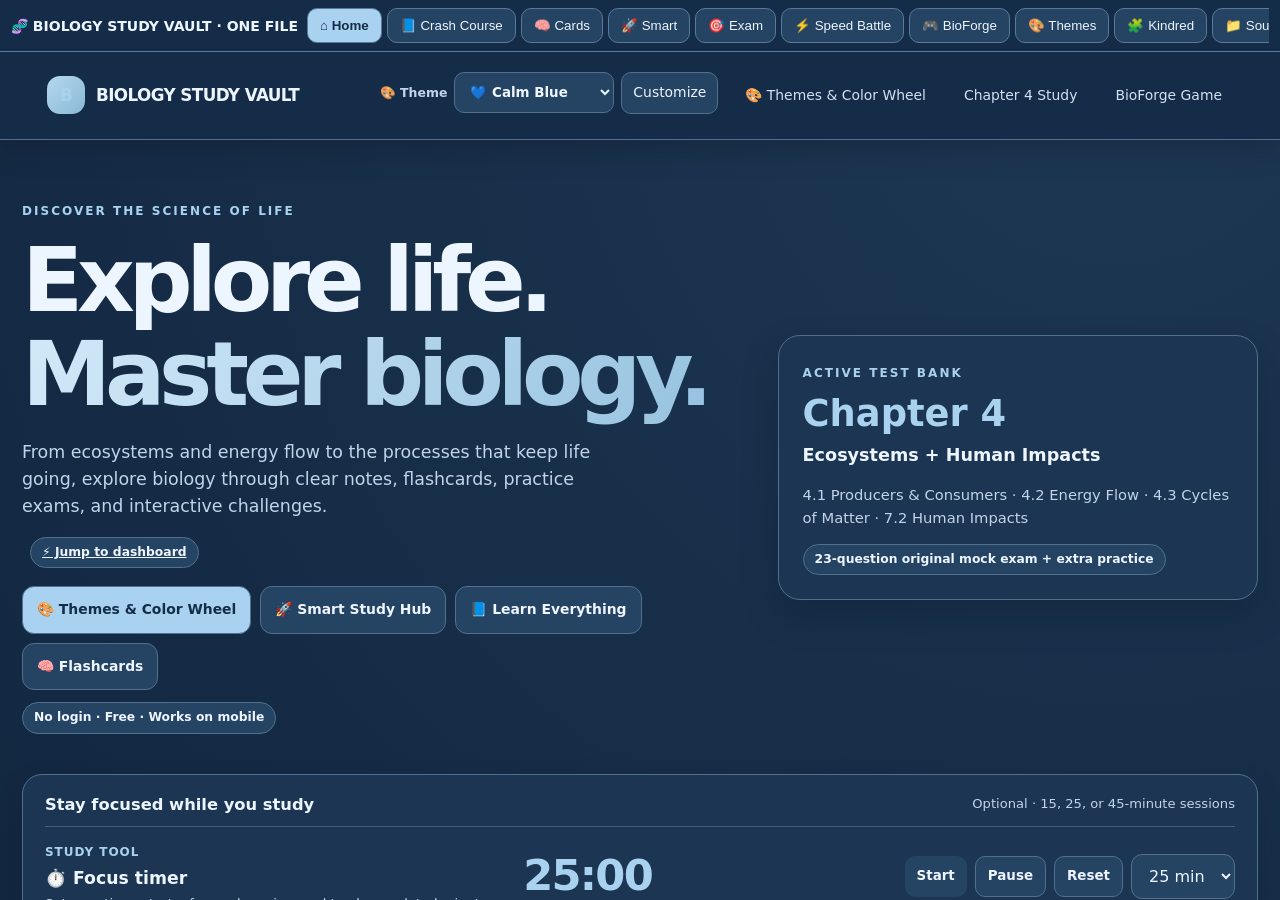
==== commit d662bb6b: "Launch real-time peer-to-peer Biology Speed Battle with mobile rooms and live scoring" ====
--- a/index.html
+++ b/index.html
@@ -4,15 +4,16 @@
 iframe{flex:1;min-height:0;border:0;width:100%;background:#0e2038}
 @media(max-width:700px){header{display:block;min-height:0;padding:6px 8px}.brand{display:block;margin-bottom:5px;font-size:.78rem}nav{margin:0}nav button{font-size:.78rem;padding:7px 10px;min-height:36px}}
 #archive{display:none;overflow:auto;flex:1;max-width:900px;width:100%;padding:20px;margin:auto;color:#edf5ff}#archive select,#archive button{padding:10px;margin:6px;border-radius:8px}#archive textarea{width:100%;height:60vh;background:#1b3552;color:#edf5ff;border:1px solid #587a99;border-radius:12px;padding:12px}</style></head><body><div id="app"><header><div class="brand">🧬 BIOLOGY STUDY VAULT · ONE FILE</div><nav aria-label="Navigate study sections">
-<button data-view="home">⌂ Home</button><button data-view="chapter" data-mode="course">📘 Crash Course</button><button data-view="chapter" data-mode="flash">🧠 Cards</button><button data-view="chapter" data-mode="smart">🚀 Smart</button><button data-view="chapter" data-mode="exam">🎯 Exam</button><button data-view="forge">🎮 BioForge</button><button data-view="themes">🎨 Themes</button><button data-view="kindred">🧩 Kindred</button><button data-view="archive">📁 Source Archive</button>
+<button data-view="home">⌂ Home</button><button data-view="chapter" data-mode="course">📘 Crash Course</button><button data-view="chapter" data-mode="flash">🧠 Cards</button><button data-view="chapter" data-mode="smart">🚀 Smart</button><button data-view="chapter" data-mode="exam">🎯 Exam</button><button data-view="race">⚡ Speed Battle</button><button data-view="forge">🎮 BioForge</button><button data-view="themes">🎨 Themes</button><button data-view="kindred">🧩 Kindred</button><button data-view="archive">📁 Source Archive</button>
 </nav></header><iframe id="frame" title="Biology study activity"></iframe><section id="archive"><h2>Preserved original files</h2><p>Older project notes and the Kindred database schema are saved here. You can download any source.</p><select id="archiveSelect"></select><button id="archiveExport">Download selected file</button><textarea id="archiveContent" readonly></textarea></section></div>
 <script>
-const PAGES={"home":"\u003c!DOCTYPE html>\n\u003chtml lang=\"en\">\u003chead>\u003cmeta charset=\"utf-8\">\u003cmeta name=\"viewport\" content=\"width=device-width,initial-scale=1\">\n\u003cmeta name=\"theme-color\" content=\"#091923\">\u003cmeta name=\"description\" content=\"Biology Study Vault — choose a chapter and learning mode.\">\n\u003ctitle>Biology Study Vault | Choose Your Test\u003c/title>\n\u003cstyle>\n:root{--bg:#091821;--panel:#122b34;--panel2:#1a3941;--border:#345d65;--text:#eafdf6;--muted:#aac8c2;--accent:#94f1d8;--gold:#f7d58d}\n*{box-sizing:border-box}body{margin:0;background:radial-gradient(ellipse at 85% 0,#1d4c4b,transparent 40%),radial-gradient(ellipse at 0 85%,#1c334b,transparent 40%),var(--bg);font:16px/1.55 system-ui,-apple-system,Segoe UI,sans-serif;color:var(--text);min-height:100vh}button,select{font:inherit}button{cursor:pointer}button:focus-visible,a:focus-visible,select:focus-visible{outline:3px solid var(--gold);outline-offset:3px}a{color:var(--accent)}header{border-bottom:1px solid #3d6068;background:#0b2029df;backdrop-filter:blur(18px)}.bar{max-width:1170px;margin:auto;display:flex;align-items:center;justify-content:space-between;padding:16px 22px;gap:20px;flex-wrap:wrap}.logo{font-weight:950;letter-spacing:.05em;font-size:1.05rem;display:flex;align-items:center;gap:11px}.logo-mark{width:38px;height:38px;background:linear-gradient(140deg,#adf6d7,#72c0ba);color:#0c302a;display:grid;place-items:center;border-radius:12px}.header-links{display:flex;gap:16px;align-items:center;font-size:.87rem}.header-links a{text-decoration:none;color:#c4e3dc}main{max-width:1170px;margin:auto;padding:40px 22px 90px}.eyebrow{color:var(--accent);font-weight:900;letter-spacing:.17em;text-transform:uppercase;font-size:.75rem}.hero{display:grid;grid-template-columns:1.2fr .8fr;gap:25px;align-items:center;margin:12px 0 40px}h1{font-size:clamp(2.6rem,6vw,5.4rem);line-height:1.05;letter-spacing:-.07em;margin:13px 0}h1 em{font-style:normal;color:var(--accent)}p{color:var(--muted)}.intro{font-size:1.09rem;max-width:600px}.badge{display:inline-flex;border:1px solid #6b998a;background:#28483e;border-radius:30px;padding:5px 11px;color:#d1ffed;font-size:.77rem;font-weight:800}.hero-side{background:linear-gradient(145deg,#1b4946,#142c40);border:1px solid #56847f;border-radius:22px;padding:24px;min-height:245px}.hero-side b{display:block;font-size:2.3rem;color:var(--accent)}.hero-side strong{font-size:1.1rem}.hero-side p{font-size:.92rem}h2{font-size:1.75rem;letter-spacing:-.035em;margin:7px 0 12px}h3{margin:0 0 7px;font-size:1.2rem}.grid{display:grid;grid-template-columns:repeat(3,1fr);gap:14px}.chapter-card{border:1px solid var(--border);border-radius:20px;padding:22px;background:linear-gradient(155deg,#173741,#102934);display:flex;flex-direction:column;gap:12px;min-height:255px}.chapter-card.selected{border-color:var(--accent);box-shadow:inset 0 0 0 1px #8aeccc44,0 10px 40px #00000026}.chapter-card p{margin:0;flex:1}.chapter-title{display:flex;align-items:center;justify-content:space-between;gap:8px}.chapter-icon{font-size:2rem}.chapter-card button,.btn{border:0;background:var(--accent);color:#0a302f;border-radius:12px;font-weight:850;padding:12px 15px;text-decoration:none;display:inline-flex;align-items:center;justify-content:center}.chapter-card button:disabled{background:#2c4b51;color:#b1c7c5;cursor:not-allowed}.chapter-card .status{font-size:.77rem;color:var(--gold);font-weight:850}.panel{background:#122d36;border:1px solid #37616a;border-radius:21px;padding:24px;margin:23px 0}.stephead{display:flex;align-items:center;justify-content:space-between;gap:15px;flex-wrap:wrap}.step{display:inline-flex;align-items:center;gap:8px;font-size:.8rem;letter-spacing:.08em;text-transform:uppercase;color:#abdfd4;font-weight:800}.step i{font-style:normal;display:grid;place-items:center;width:27px;height:27px;border-radius:50%;background:#2d5b5a;color:#d7fff4}.mode-grid{display:grid;grid-template-columns:repeat(3,1fr);gap:12px;margin-top:17px}.mode{border:1px solid #47747c;background:#173943;border-radius:15px;color:var(--text);min-height:150px;padding:19px;text-align:left;display:flex;flex-direction:column;align-items:flex-start;gap:6px}.mode:hover,.mode[aria-pressed=true]{border-color:var(--accent);background:#1b4a4b}.mode[aria-pressed=true]{box-shadow:inset 0 0 0 2px #83dfca}.mode b{font-size:1.07rem}.mode small{color:var(--muted)}.mode-icon{font-size:1.7rem}.options{display:flex;gap:13px;flex-wrap:wrap;align-items:end}.options label{font-weight:700;color:#d6f2eb;display:grid;gap:6px;font-size:.92rem}.options select{background:#0b2530;border:1px solid #4e777b;border-radius:12px;color:white;padding:12px;min-width:170px}.start{display:flex;gap:15px;align-items:center;flex-wrap:wrap;margin-top:18px}.start .btn{font-size:1.08rem;padding:14px 25px}.hint{font-size:.87rem;color:#b4d5ce}.highlight{background:#1e3e41;border-left:4px solid var(--accent);padding:13px 16px;border-radius:0 12px 12px 0}.links{display:flex;gap:10px;flex-wrap:wrap}.links a{background:#25434c;color:#e2fcf4;border:1px solid #49787c;border-radius:11px;padding:11px 15px;text-decoration:none;font-weight:750}.foot{margin-top:38px;font-size:.84rem;border-top:1px solid #345762;padding-top:22px;color:var(--muted)}@media(max-width:900px){.grid,.mode-grid{grid-template-columns:repeat(2,1fr)}.hero{grid-template-columns:1fr}}@media(max-width:610px){main{padding:25px 15px 55px}.grid,.mode-grid{grid-template-columns:1fr}.chapter-card{min-height:unset}.hero-side{min-height:unset}.panel{padding:17px}.bar{padding:13px 15px}.header-links{gap:11px}}\n\n/* Study Vault 2.0 dashboard enhancement */\n:root{--bg:#07151b;--panel:#122a31;--panel2:#183b42;--border:#345d60;--text:#f4fff9;--muted:#b6d0cb;--accent:#a5f5d8;--gold:#fbd899}\nhtml{scroll-behavior:smooth}\nbody{background:radial-gradient(ellipse at 12% 1%,#124c42aa,transparent 42%),radial-gradient(ellipse at 85% 44%,#132f43,transparent 43%),#07151b}\nheader{position:sticky;top:0;z-index:40;box-shadow:0 9px 30px #0000002b}\n.bar,main{max-width:1230px}\n.logo{letter-spacing:-.035em;font-weight:850}\n.logo-mark{border-radius:13px;box-shadow:0 6px 25px #79d1ac36}\n.header-links a{padding:9px 11px;border-radius:10px}\n.header-links a:hover{background:#ffffff12}\n.hero{margin-top:22px;gap:35px}\n.hero-side{border-color:#577e72;background:linear-gradient(145deg,#1a5243,#102c35);box-shadow:0 20px 50px #020c1270}\nh1{font-size:clamp(3rem,7vw,6.3rem)}\nh1 em{background:linear-gradient(100deg,#a8ffe0,#99cfff);color:transparent;background-clip:text}\nh2{font-size:clamp(1.6rem,3vw,2.25rem)}\n.chapter-card,.panel,.mode,.hero-side{box-shadow:0 12px 25px #00000017}\n.chapter-card,.mode,.panel{transition:border-color .2s,transform .2s,box-shadow .2s}\n.chapter-card:hover,.mode:hover{transform:translateY(-3px);box-shadow:0 17px 30px #00000035}\n.btn,.chapter-card button{transition:transform .18s,filter .18s}\n.btn:hover,.chapter-card button:hover:not(:disabled){transform:translateY(-2px);filter:brightness(1.1)}\n.mode{min-height:145px}\n.panel{border-radius:24px}\n#chapters,#modes,#launch{scroll-margin-top:96px}\n#vault-tools{scroll-margin-top:95px}\n.studytop{display:flex;justify-content:space-between;gap:20px;align-items:center;flex-wrap:wrap;margin-bottom:16px}\n.mutedline{color:var(--muted);font-size:.92rem}\n.toolgrid{display:grid;grid-template-columns:1.2fr 1fr 1fr;gap:15px;margin:14px 0 30px}\n.toolbox{background:linear-gradient(145deg,#173b3e,#102832);border:1px solid #3d6e6c;border-radius:20px;padding:20px;min-width:0}\n.toolbox h3{display:flex;align-items:center;gap:8px;font-size:1.05rem;margin:0 0 5px}\n.toolbox p{font-size:.86rem;margin:4px 0 13px}\n.toolbox .big{font-size:2.5rem;line-height:1.05;font-weight:900;color:#b2f8da;letter-spacing:-.05em;margin:14px 0 4px}\n.timer-actions{display:flex;gap:8px;flex-wrap:wrap}\n.minibtn{border-radius:10px;background:#285153;border:1px solid #4b8680;color:#f4fff9;padding:8px 12px;font-size:.84rem;font-weight:800}\n.minibtn.primary{background:var(--accent);color:#11362f;border:0}\n.toolinput{background:#0d2b32;border:1px solid #53817f;border-radius:11px;color:white;padding:11px 13px;width:100%;min-width:0;margin:6px 0}\n.goaltrack{height:9px;background:#08272d;border-radius:20px;overflow:hidden}\n.goaltrack i{display:block;height:100%;background:#9af4d4;transition:width .2s}\n.searchresults{display:grid;gap:7px;margin-top:8px}\n.searchresults a{display:block;text-decoration:none;background:#24454b;color:#ecfff7;padding:9px 11px;border-radius:10px;font-size:.86rem}\n.searchresults a:hover{background:#34635e}\n.quick-strip{display:flex;gap:10px;overflow-x:auto;padding:3px 0 13px;scroll-snap-type:x mandatory}\n.quick-strip a{scroll-snap-align:start;flex:0 0 auto;text-decoration:none;color:#0a342e;background:#b0f3df;border-radius:13px;padding:12px 18px;font-weight:850;font-size:.88rem}\n.quick-strip a.secondary{background:#213e47;color:#e0faf5;border:1px solid #457273}\n.daytag{color:var(--gold);font-size:.75rem;letter-spacing:.08em;text-transform:uppercase;font-weight:900}\n#vault-achievements{display:flex;gap:8px;flex-wrap:wrap}\n#vault-achievements span{font-size:.76rem;border:1px solid #59827b;border-radius:25px;padding:6px 10px;background:#244740}\nbody.light{--bg:#f3f9f6;--panel:#fff;--panel2:#e2f3e9;--border:#c8ddd3;--text:#15382d;--muted:#4f6d61;--accent:#17644b;--gold:#805100;background:#f2f8f4;color:#15382d}\nbody.light header{background:#e7f4ecf0;border-color:#c1dcd0}\nbody.light .header-links a,body.light .hero-side p{color:#345c4c}\nbody.light .hero-side{background:#e1f0e7;color:#163b2d;border-color:#b2d0bf}\nbody.light .hero-side b,body.light h1 em{color:#1d7557;background:none}\nbody.light .chapter-card,body.light .panel,body.light .mode,body.light .toolbox{background:#fff;color:#163b2d;border-color:#c5ded0}\nbody.light .chapter-card p,body.light .mode small,body.light .toolbox p,body.light .hint{color:#4f6d61}\nbody.light .chapter-card button,body.light .btn{background:#187154;color:white}\nbody.light .mode[aria-pressed=true]{background:#e5f5eb}\nbody.light .toolinput{color:#164130;background:#f5faf6;border-color:#9dc3ad}\nbody.light .minibtn:not(.primary){background:#e5f4ec;color:#184b3b}\nbody.light .quick-strip a.secondary{background:white;color:#154936}\nbody.light #vault-achievements span{background:#e3f5ec}\nbody.light .toolbox .big{color:#216a52}\nbody.light .badge{color:#15583f;background:#dff2e5;border-color:#8bbca1}\n@media(max-width:920px){.toolgrid{grid-template-columns:1fr 1fr}.toolbox:first-child{grid-column:span 2}}\n@media(max-width:610px){.toolgrid{grid-template-columns:1fr}.toolbox:first-child{grid-column:span 1}.header-links{font-size:.76rem}.hero{margin-top:12px}h1{font-size:3.4rem}.daytag{font-size:.7rem}}\n@media(prefers-reduced-motion:reduce){*,*:before,*:after{scroll-behavior:auto!important;transition:none!important}}\n\n/* Calm blue study palette — visual-only update */\n:root{--bg:#0d1c32;--panel:#162c46;--panel2:#1e3955;--border:#36526e;--text:#f0f6ff;--muted:#bed0e3;--accent:#9ccee8;--gold:#efd6a5}\nbody{background:radial-gradient(ellipse at 8% 0%,#24466b88,transparent 40%),radial-gradient(ellipse at 90% 90%,#1c385977,transparent 43%),var(--bg)}\nheader{background:#10233beF;border-color:#36516c}\n.logo-mark{background:linear-gradient(135deg,#b3d9ed,#8bb8d6);color:#102b45;box-shadow:none}\n.header-links a{color:#d2e2f2}\nh1 em{background:linear-gradient(110deg,#d3e9f9,#97c3e0);background-clip:text;color:transparent}\n.hero-side{background:linear-gradient(145deg,#213c5b,#172d49);border-color:#43617e;box-shadow:0 16px 35px #07152644}\n.chapter-card{background:linear-gradient(155deg,#1b3551,#142940)}\n.chapter-card.selected{box-shadow:inset 0 0 0 1px #94c7e066,0 10px 30px #07152630}\n.chapter-card button,.btn,.minibtn.primary{background:#a4d0e8;color:#132b43}\n.chapter-card button:disabled{background:#34465b;color:#c0cbda}\n.panel{background:#172e49;border-color:#385776}\n.badge{background:#28425e;border-color:#5c80a1;color:#e1effb}\n.step{color:#bddded}.step i{background:#315473;color:#eff9ff}\n.mode{background:#1c3652;border-color:#45627f}\n.mode:hover,.mode[aria-pressed=true]{background:#254762}\n.mode[aria-pressed=true]{box-shadow:inset 0 0 0 2px #93c9e4}\n.options label{color:#e2edf8}.options select,.toolinput{background:#10273f;border-color:#55738e;color:#f4f8fe}\n.highlight{background:#223d58}.links a,.searchresults a{background:#28435e;border-color:#54718d;color:#e9f3fd}\n.toolbox{background:linear-gradient(145deg,#1c3653,#152b44);border-color:#3c5b77}\n.toolbox .big{color:#add6ec}\n.minibtn{background:#2b4763;border-color:#52718e;color:#eff6ff}\n.goaltrack{background:#10273f}.goaltrack i{background:#9bcbe5}\n.quick-strip a{background:#a8d2e9;color:#132d46}\n.quick-strip a.secondary{background:#263f5a;border-color:#4e6e88;color:#e9f3ff}\n#vault-achievements span{background:#28435e;border-color:#56738c}\nbody.light{--bg:#eaf2fa;--panel:#fff;--panel2:#e0ebf6;--border:#c2d5e7;--text:#1a3450;--muted:#49647f;--accent:#286489;--gold:#8d6531;background:#eaf2fa;color:#1a3450}\nbody.light header{background:#f2f7fcee;border-color:#c6d8e9}\nbody.light .header-links a,body.light .hero-side p{color:#48647d}\nbody.light .hero-side{background:#dceaf7;color:#1c3b57;border-color:#b6d1e7}\nbody.light .hero-side b,body.light h1 em{color:#285f87;background:none}\nbody.light .chapter-card,body.light .panel,body.light .mode,body.light .toolbox{background:#fff;color:#1b3853;border-color:#c6d9e9}\nbody.light .chapter-card p,body.light .mode small,body.light .toolbox p,body.light .hint{color:#536b83}\nbody.light .chapter-card button,body.light .btn{background:#286c99;color:white}\nbody.light .mode[aria-pressed=true]{background:#e3f0fb}\nbody.light .toolinput{color:#193d5b;background:#f4f9fe;border-color:#9fbed6}\nbody.light .minibtn:not(.primary){background:#e2eff9;color:#234966}\nbody.light .quick-strip a.secondary{background:white;color:#295577}\nbody.light #vault-achievements span{background:#e7f1fa}\nbody.light .toolbox .big{color:#2f739c}\nbody.light .badge{color:#225b7e;background:#e1f0fa;border-color:#a3c6dd}\n\n\n/* Guided, distraction-free information architecture */\n.learning-path{background:#172e49;border:1px solid #466580;border-radius:21px;padding:21px;margin:0 0 31px}\n.path-label{font-size:.77rem;font-weight:850;letter-spacing:.12em;color:#b8d9ed;margin-bottom:13px}\n.path-items{display:grid;grid-template-columns:repeat(3,minmax(0,1fr));gap:12px}\n.path-items a{display:grid;grid-template-columns:33px 1fr;gap:2px 11px;background:#213b56;border:1px solid #44647f;border-radius:14px;padding:14px;text-decoration:none;color:#eef6ff}\n.path-items a span{grid-row:span 2;width:32px;height:32px;display:grid;place-items:center;border-radius:50%;background:#a6d0e8;color:#13334c;font-weight:900}\n.path-items a strong{font-size:.94rem}.path-items a small{font-size:.78rem;color:#bbd0e2}\n.path-items a:hover{border-color:#a5d2e8;background:#2a4968}\n.section-explain{max-width:750px;margin:4px 0 18px;color:var(--muted)}\n.mode-category{margin:23px 0 11px;padding:0 0 10px;border-bottom:1px solid #3a5874}\n.mode-category:first-child{margin-top:13px}\n.mode-category h3{font-size:1.08rem;margin-bottom:2px}\n.mode-category p{margin:0;font-size:.89rem}\n.mode small{line-height:1.48}.mode[aria-pressed=true]{outline:2px solid #a3d1e8;outline-offset:2px}\n.mode:after{content:\"Open →\";display:block;margin-top:auto;padding-top:8px;color:var(--t-accent,#a6d4ef);font-size:.84rem;font-weight:850}\n.mode{cursor:pointer}\n.selected-route{display:inline-flex;background:#25445f;border:1px solid #577d99;color:#e8f5ff;border-radius:12px;padding:12px 15px;font-size:.9rem;font-weight:700;margin:0 0 16px}\n#chapters,#modes,#launch,#vault-tools{scroll-margin-top:92px}\nbody.light .learning-path{background:#fff;border-color:#b4cde3}\nbody.light .path-label{color:#3c6789}\nbody.light .path-items a{background:#eaf3fb;border-color:#c1d6e8;color:#203c56}\nbody.light .path-items a small{color:#496780}\nbody.light .mode-category{border-color:#cadbea}\nbody.light .selected-route{background:#e1effa;color:#1d4c71;border-color:#bad3e5}\n@media(max-width:680px){.path-items{grid-template-columns:1fr}.learning-path{padding:15px}.path-items a{padding:12px}.selected-route{display:block;font-size:.84rem}}\n\n/* Accessible focus timer above the study path */\n.focus-banner{margin:3px 0 28px;border:1px solid #54738f;border-radius:20px;padding:17px 22px;background:linear-gradient(115deg,#203d5c,#192f49);box-shadow:0 9px 26px #07152828}\n.focus-heading{display:flex;align-items:center;justify-content:space-between;gap:12px;flex-wrap:wrap;border-bottom:1px solid #425e7a;padding-bottom:9px;margin-bottom:12px}\n.focus-heading strong{font-size:1.02rem;color:#f1f7ff}.focus-heading span{font-size:.82rem;color:#bdd3e8}\n.focus-inner{display:grid;grid-template-columns:minmax(200px,1.3fr) auto minmax(275px,1.6fr);align-items:center;column-gap:24px;row-gap:8px}\n.focus-title h3{margin:1px 0 3px;font-size:1.08rem}.focus-title p{font-size:.82rem;margin:0;line-height:1.45}\n.focus-inner .big{font-size:2.7rem;color:#b3d9ed;font-weight:900;letter-spacing:-.04em;font-variant-numeric:tabular-nums;line-height:1.1}\n.focus-inner .timer-actions{display:flex;align-items:center;justify-content:flex-end;gap:8px}\n.focus-inner .timer-actions button{min-height:41px}\n.focus-inner #vault-timer-note{grid-column:1/-1;margin:0;color:#c9deee;font-size:.78rem}\n#vault-tools .toolgrid{grid-template-columns:repeat(2,minmax(0,1fr))}\n#vault-tools .toolbox:first-child{grid-column:auto}\nbody.light .focus-banner{background:linear-gradient(115deg,#e9f3fb,#dcebf8);border-color:#b1cde2}\nbody.light .focus-heading{border-color:#c3d7e7}\nbody.light .focus-heading strong,body.light .focus-title h3{color:#244a69}\nbody.light .focus-heading span,body.light .focus-inner #vault-timer-note{color:#4b6980}\nbody.light .focus-inner .big{color:#2c6e94}\n@media(max-width:960px){.focus-inner{grid-template-columns:1fr auto}.focus-inner .timer-actions{grid-column:1/-1;justify-content:flex-start}}\n@media(max-width:610px){.focus-banner{padding:15px;margin-bottom:22px}.focus-inner{grid-template-columns:1fr auto;column-gap:12px}.focus-inner .big{font-size:2.3rem}.focus-inner .timer-actions{flex-wrap:wrap}.focus-inner .timer-actions button{flex:1}.focus-inner .timer-actions select{flex:1;min-width:100px}#vault-tools .toolgrid{grid-template-columns:1fr}}\n\n/* Mobile-first direct study actions */\n.hero-direct-actions{display:flex;gap:9px;flex-wrap:wrap;margin:18px 0 12px}\n.hero-direct-actions a{background:var(--t-card2,#254362);color:var(--t-text,#edf5ff);text-decoration:none;border:1px solid var(--t-border,#50708e);border-radius:12px;padding:12px 14px;font-weight:800;font-size:.87rem;min-height:45px;display:inline-flex;align-items:center}\n.hero-direct-actions a:first-child{background:var(--t-accent,#a8d2ef);color:var(--t-accent-text,#142d48)}\n@media(max-width:610px){.hero-direct-actions{display:grid;grid-template-columns:1fr 1fr;gap:7px}.hero-direct-actions a{font-size:.78rem;padding:11px 7px;text-align:center;justify-content:center}.hero-direct-actions a:first-child{grid-column:span 2}.hero{gap:15px!important}.hero-side{padding:15px!important}.hero-side b{font-size:1.7rem!important}}\n\u003c/style>\u003cstyle>/* Study Vault adaptive layout v3 — shared across all Biology experiences */\n:root{color-scheme:dark;--safe-bottom:env(safe-area-inset-bottom,0px)}\nhtml{scroll-behavior:smooth;scroll-padding-top:92px;-webkit-text-size-adjust:100%}\nbody{overflow-x:hidden}\n*,*::before,*::after{box-sizing:border-box}\nimg,svg,video,canvas,iframe{max-width:100%}\nimg{height:auto}\nbutton,a,select,input,textarea{touch-action:manipulation}\nbutton,select,input,textarea{max-width:100%}\n:where(button,a,input,textarea,select,summary):focus-visible{outline:3px solid #f6d482!important;outline-offset:3px}\n:where(.card,.panel,.chapter-card,.mode,.mission){min-width:0}\n:where(.question,.card,p,h1,h2,h3,.mode,.chapter-card){overflow-wrap:anywhere}\n@media(hover:hover){:where(button,.btn,a,.mode,.mission){transition:transform .16s ease,filter .16s ease,background .16s ease}}\n@media(min-width:1200px){\n body:has(#nav) main,body:has(#nav) header .inside{max-width:1370px}\n body:has(#nav) main{padding-left:32px;padding-right:32px}\n body:has(#nav) .grid{grid-template-columns:repeat(auto-fit,minmax(260px,1fr))}\n body:has(#missions) .container{max-width:1420px}\n body:has(#chapters) main{max-width:1320px}\n body:has(#chapters) .grid{grid-template-columns:repeat(3,minmax(0,1fr))}\n body:has(#chapters) .mode-grid{grid-template-columns:repeat(3,minmax(0,1fr))}\n}\n@media(min-width:800px){\n body:has(#nav) .view.active{animation:vaultReveal .18s ease-out}\n body:has(#nav) main{min-height:calc(100vh - 150px)}\n body:has(#chapters) .toolgrid{gap:18px}\n body:has(#missions) .mission-grid{gap:20px}\n}\n@keyframes vaultReveal{from{opacity:.7;transform:translateY(5px)}to{opacity:1;transform:none}}\n/* A real mobile interface: readable type, full-width cards, large inputs and no horizontal page overflow. */\n@media(max-width:799px){\n body:has(#nav) header,body:has(#missions) header{padding:12px 14px}\n body:has(#nav) header .inside,body:has(#nav) main{width:100%;max-width:none}\n body:has(#nav) main{padding:18px 15px calc(110px + var(--safe-bottom))}\n body:has(#nav) header h1{font-size:clamp(1.65rem,6.5vw,2.3rem)}\n body:has(#nav) .nav{gap:8px}\n body:has(#nav) .nav button{font-size:.89rem;min-height:44px}\n body:has(#nav) .card{padding:17px;margin:9px 0;border-radius:16px}\n body:has(#nav) .grid{grid-template-columns:repeat(2,minmax(0,1fr))}\n body:has(#nav) .choice,body:has(#nav) .btn{min-height:44px}\n body:has(#nav) :where(input,textarea,select){font-size:16px}\n body:has(#missions) .container{padding:18px 15px calc(105px + var(--safe-bottom))}\n body:has(#missions) .hero{grid-template-columns:1fr!important}\n body:has(#missions) .mission-grid{grid-template-columns:repeat(2,minmax(0,1fr))}\n body:has(#missions) .lab-layout{grid-template-columns:1fr!important}\n body:has(#missions) .hero-side{min-height:unset}\n body:has(#chapters) main{padding-bottom:calc(100px + var(--safe-bottom))}\n body:has(#chapters) header .bar{gap:10px}\n body:has(#chapters) .grid,body:has(#chapters) .mode-grid{grid-template-columns:repeat(2,minmax(0,1fr))}\n body:has(#chapters) .mode{min-height:135px;padding:16px}\n body:has(#chapters) .hero-side{min-height:unset}\n body:has(#chapters) .toolgrid{grid-template-columns:repeat(2,minmax(0,1fr))}\n body:has(#chapters) .toolbox:first-child{grid-column:span 2}\n .vault-dock{display:flex}\n}\n@media(max-width:560px){\n body:has(#nav) .grid{grid-template-columns:1fr}\n body:has(#nav) .nav-group{width:100%;min-width:0!important}\n body:has(#nav) .organize-paths{grid-template-columns:1fr}\n body:has(#nav) .organize-shortcuts{grid-template-columns:repeat(2,minmax(0,1fr))}\n body:has(#nav) .question{font-size:1.05rem;line-height:1.5}\n body:has(#nav) .choice{display:block;width:100%;text-align:left;padding:14px!important;margin:8px 0;border-radius:12px}\n body:has(#missions) .mission-grid{grid-template-columns:1fr}\n body:has(#missions) .stats{grid-template-columns:repeat(3,minmax(0,1fr))}\n body:has(#missions) .stat{padding:10px 6px}\n body:has(#missions) .stat b{font-size:1.15rem}\n body:has(#missions) .hero-main{padding:15px 0}\n body:has(#missions) .mission{min-height:135px}\n body:has(#chapters) .grid,body:has(#chapters) .mode-grid{grid-template-columns:1fr}\n body:has(#chapters) .mode{min-height:104px;display:grid;grid-template-columns:42px 1fr;align-items:center;column-gap:11px}\n body:has(#chapters) .mode-icon{grid-row:span 2}\n body:has(#chapters) .mode small{grid-column:2}\n body:has(#chapters) .toolgrid{grid-template-columns:1fr}\n body:has(#chapters) .toolbox:first-child{grid-column:auto}\n body:has(#chapters) .bar{align-items:flex-start}\n body:has(#chapters) .header-links{width:100%;justify-content:space-between}\n body:has(#chapters) .hero{gap:15px}\n body:has(#chapters) .hero h1{font-size:clamp(2.6rem,11vw,3.8rem)}\n}\n@media(max-width:370px){\n .vault-dock a{font-size:.68rem}\n body:has(#missions) .stats{grid-template-columns:1fr}\n body:has(#chapters) .header-links a{font-size:.75rem}\n}\n.vault-dock{position:fixed;bottom:0;left:0;right:0;z-index:90;display:none;align-items:stretch;justify-content:space-around;padding:8px 8px calc(8px + var(--safe-bottom));background:#0d2732f5;border-top:1px solid #527a7b;box-shadow:0 -14px 45px #0005;backdrop-filter:blur(18px)}\n.vault-dock a{display:flex;flex:1;min-width:0;align-items:center;justify-content:center;flex-direction:column;gap:2px;text-decoration:none;text-align:center;border-radius:10px;padding:6px 3px;color:#c8e8e0;font-weight:750;font-size:.74rem}\n.vault-dock a span{font-size:1.3rem;line-height:1.3}\n.vault-dock a[aria-current=\"page\"]{background:#204c4a;color:#aaf5d9}\n.vault-screen-actions{display:flex;align-items:center;gap:9px;justify-content:flex-end;flex-wrap:wrap;margin:6px 0 14px}\n.vault-screen-actions button,.vault-screen-actions a{border:1px solid #547d7c;background:#1b3a43;color:#e8fff7;border-radius:11px;padding:9px 13px;font-size:.85rem;font-weight:800;text-decoration:none}\n.vault-view-chooser{font:inherit;background:#193a44;color:white;border:1px solid #5b8c8b;border-radius:12px;padding:11px;max-width:100%;width:min(100%,320px)}\n.vault-to-top{position:fixed;z-index:80;right:15px;bottom:calc(80px + var(--safe-bottom));width:44px;height:44px;border:1px solid #578a80;border-radius:50%;background:#204b46;color:white;box-shadow:0 5px 20px #0008;display:none;cursor:pointer}\n.vault-to-top.visible{display:block}\n@media(min-width:800px){.vault-dock{display:none!important}.vault-to-top{bottom:20px}}\n@media(max-width:799px){.vault-dock{display:flex}.vault-to-top{bottom:calc(87px + var(--safe-bottom))}}\n@media(prefers-reduced-motion:reduce){html{scroll-behavior:auto}*{animation-duration:.01ms!important;transition-duration:.01ms!important}}\n@media print{.vault-dock,.vault-to-top,.vault-screen-actions,button,.nav{display:none!important}body{background:white!important;color:black!important}.card,.panel{break-inside:avoid;border:1px solid #aaa}}\n\u003c/style>\u003cstyle>/* Biology Study Vault — shared selectable palettes, version 1 */\n:root,:root[data-study-theme=\"blue\"]{--t-bg:#0e2038;--t-header:#142c48;--t-card:#1b3552;--t-card2:#254362;--t-border:#50708e;--t-text:#edf5ff;--t-muted:#c1d4e9;--t-accent:#a8d2ef;--t-accent-text:#142d48;--t-focus:#f1d6a8;--t-soft:#d5eafa;--t-shadow:#07152955;color-scheme:dark}\n:root[data-study-theme=\"midnight\"]{--t-bg:#101626;--t-header:#1a2135;--t-card:#242e46;--t-card2:#313f5d;--t-border:#566783;--t-text:#f2f5ff;--t-muted:#cad2e7;--t-accent:#b5c8fc;--t-accent-text:#17213c;--t-focus:#f1d7a3;--t-soft:#e5eafa;--t-shadow:#070c2055;color-scheme:dark}\n:root[data-study-theme=\"lavender\"]{--t-bg:#211d3b;--t-header:#2c2850;--t-card:#35315b;--t-card2:#47406d;--t-border:#776b9f;--t-text:#f8f4ff;--t-muted:#ded2f1;--t-accent:#d7bcfa;--t-accent-text:#30244b;--t-focus:#f4dca8;--t-soft:#f0e4ff;--t-shadow:#100c2655;color-scheme:dark}\n:root[data-study-theme=\"forest\"]{--t-bg:#102822;--t-header:#173b32;--t-card:#21493e;--t-card2:#2a594b;--t-border:#608b79;--t-text:#eefbf4;--t-muted:#c8e2d5;--t-accent:#a5dfcb;--t-accent-text:#173b32;--t-focus:#f6dcaa;--t-soft:#d9f5e9;--t-shadow:#081c1455;color-scheme:dark}\n:root[data-study-theme=\"light\"]{--t-bg:#eaf2fb;--t-header:#f5f9ff;--t-card:#ffffff;--t-card2:#e2eefb;--t-border:#b8d0e5;--t-text:#1e3854;--t-muted:#4c6580;--t-accent:#286c99;--t-accent-text:#ffffff;--t-focus:#936530;--t-soft:#285b84;--t-shadow:#9cb4cb44;color-scheme:light}\nhtml{background:var(--t-bg)}\nbody,body.light{background:var(--t-bg)!important;color:var(--t-text)!important}\nbody:has(#chapters),body:has(#missions){background:radial-gradient(circle at 87% 0%,color-mix(in srgb,var(--t-card2) 65%,transparent),transparent 40%),var(--t-bg)!important}\nheader,body.light header{background:var(--t-header)!important;border-color:var(--t-border)!important;color:var(--t-text)!important}\nheader p,p,body.light p{color:var(--t-muted)}\nh1,h2,h3,h4,strong,b,.logo,.brand,body.light h1,body.light h2{color:var(--t-text)}\na{color:var(--t-accent)}\n:where(.tag,.eyebrow,.step,.daytag,.stat,.score,.big-number){color:var(--t-accent)!important}\n:where(.card,.panel,.chapter-card,.toolbox,.mode,.hero-side,.mission,.lab-panel,.challenge,.tutor-side,.tutor-main,.focus-banner,.learning-path,.selected-route),body.light :where(.card,.panel,.chapter-card,.toolbox,.mode,.hero-side,.mission,.focus-banner,.learning-path,.selected-route){background:var(--t-card)!important;color:var(--t-text)!important;border-color:var(--t-border)!important}\n:where(.mode:hover,.mode[aria-pressed=true],.chapter-card.selected,.mission.active){background:var(--t-card2)!important;border-color:var(--t-accent)!important}\n:where(.card p,.panel p,.chapter-card p,.toolbox p,.mode small,.mission p,.intro,.section-explain,.hint,.mutedline),body.light :where(.card p,.panel p,.chapter-card p,.toolbox p,.mode small,.hint){color:var(--t-muted)!important}\n:where(.btn,.minibtn.primary,.chapter-card button:not(:disabled),.nav button.active,.mode-options button.active,.quick-strip a:not(.secondary)),body.light :where(.btn,.chapter-card button:not(:disabled)){background:var(--t-accent)!important;color:var(--t-accent-text)!important;border-color:var(--t-accent)!important}\n:where(.nav button,.pill,.minibtn,.toolinput,.mode-options button,.choice,.tutor-modes button,.tutor-topiclist button,.searchresults a,.links a,.path-items a,.quick-strip a.secondary),body.light :where(.nav button,.minibtn,.toolinput,.path-items a){background:var(--t-card2)!important;border-color:var(--t-border)!important;color:var(--t-text)!important}\n:where(.nav button.active,.mode-options button.active,.tutor-modes button.active){background:var(--t-accent)!important;color:var(--t-accent-text)!important}\n:where(.choice.good,.challenge button.choice.good){background:#285746!important;color:#e8fff6!important}\n:where(.choice.bad,.challenge button.choice.bad){background:#633943!important;color:#fff0f0!important}\n:where(.flash,.tutor-bubble.bot,.tutor-bubble.user,.highlight,.feedback,.tutor-instructions,.toolbox .big,.study,.badge),body.light :where(.flash,.highlight,.badge){background:var(--t-card2)!important;border-color:var(--t-border)!important;color:var(--t-text)!important}\n:where(.tutor-bubble small,.mode-category p,.path-items a small){color:var(--t-muted)!important}\n:where(.vault-dock,.vault-screen-actions,.vault-dock a,.vault-screen-actions button,.vault-screen-actions a,.vault-view-chooser,.vault-to-top){background:var(--t-header)!important;color:var(--t-text)!important;border-color:var(--t-border)!important}\n.vault-dock a[aria-current=\"page\"]{background:var(--t-card2)!important;color:var(--t-accent)!important}\n:where(.vault-dock a span,.vault-dock a){color:inherit}\n:where(.vault-to-top,.study-theme-trigger):focus-visible{outline:3px solid var(--t-focus)!important;outline-offset:3px}\nbody:has(#nav) header .inside>a:first-child{color:var(--t-accent)!important}\nbody:has(#nav) header .inside>div[style*=\"linear-gradient\"]{background:var(--t-card)!important;border-color:var(--t-border)!important}\nbody:has(#nav) header .inside>div[style*=\"linear-gradient\"]>div:first-child{color:var(--t-accent)!important}\nbody:has(#nav) header a[href=\"bioforge.html\"][style]{background:var(--t-accent)!important;color:var(--t-accent-text)!important}\n:where(.study h3,.focus-heading strong,.focus-title h3,.path-items a strong){color:var(--t-text)!important}\n:where(.focus-inner .big,.toolbox .big,.hero-side b,.logo-mark){color:var(--t-accent)!important}\n:where(.focus-heading span,.focus-inner #vault-timer-note){color:var(--t-muted)!important}\nbody.light{--bg:var(--t-bg);--panel:var(--t-card);--panel2:var(--t-card2);--text:var(--t-text);--muted:var(--t-muted);--accent:var(--t-accent)}\n/* Theme picker — fixed only as a small control in the page header, never covers study content. */\n.study-theme-wrap{display:inline-flex;align-items:center;gap:7px;position:relative;z-index:70;max-width:100%}\n.study-theme-wrap label{font-size:.78rem;font-weight:800;color:var(--t-muted);white-space:nowrap}\n.study-theme-select{background:var(--t-card2)!important;color:var(--t-text)!important;border:1px solid var(--t-border)!important;border-radius:10px;padding:9px 28px 9px 11px;max-width:160px;font:600 .84rem/1.3 system-ui,sans-serif;min-height:41px}\n.study-theme-wrap select:focus-visible{outline:3px solid var(--t-focus);outline-offset:2px}\nheader .study-theme-wrap{margin:4px 0 9px}\n:root[data-study-theme=\"light\"] body:has(#nav) header .inside>div[style*=\"linear-gradient\"]{background:#e6f1fb!important}\n:root[data-study-theme=\"light\"] :where(.flash,.tutor-bubble.bot,.tutor-bubble.user,.highlight,.feedback,.tutor-instructions){color:var(--t-text)!important}\n@media(max-width:610px){.study-theme-wrap label{font-size:.75rem}.study-theme-select{max-width:145px;font-size:.78rem}.study-theme-wrap{margin-top:8px}}\n\n:root[data-study-theme=\"ocean\"]{--t-bg:#09283a;--t-header:#103e52;--t-card:#184b60;--t-card2:#235d72;--t-border:#55899a;--t-text:#eefaff;--t-muted:#c5e1e9;--t-accent:#9edfe9;--t-accent-text:#143746;--t-focus:#b57a3d;color-scheme:dark}\n:root[data-study-theme=\"rose\"]{--t-bg:#32202b;--t-header:#422c3a;--t-card:#4c3545;--t-card2:#624558;--t-border:#907384;--t-text:#fff5f9;--t-muted:#ebd2e0;--t-accent:#f2c2d5;--t-accent-text:#3a2333;--t-focus:#b57a3d;color-scheme:dark}\n:root[data-study-theme=\"sunset\"]{--t-bg:#34242c;--t-header:#472f35;--t-card:#513944;--t-card2:#694953;--t-border:#95777a;--t-text:#fff7f2;--t-muted:#edd8d4;--t-accent:#f3c5a6;--t-accent-text:#39272d;--t-focus:#b57a3d;color-scheme:dark}\n:root[data-study-theme=\"amber\"]{--t-bg:#29251b;--t-header:#393222;--t-card:#463d2a;--t-card2:#594c34;--t-border:#877658;--t-text:#fff9ed;--t-muted:#e5d9bd;--t-accent:#f0d39d;--t-accent-text:#342b1b;--t-focus:#b57a3d;color-scheme:dark}\n:root[data-study-theme=\"mint\"]{--t-bg:#142c2c;--t-header:#1d3c3d;--t-card:#28494a;--t-card2:#356062;--t-border:#648f8b;--t-text:#f1fffc;--t-muted:#cee8e1;--t-accent:#b0e9dc;--t-accent-text:#173e3a;--t-focus:#b57a3d;color-scheme:dark}\n:root[data-study-theme=\"berry\"]{--t-bg:#251b34;--t-header:#342544;--t-card:#433253;--t-card2:#564069;--t-border:#806794;--t-text:#faf4ff;--t-muted:#ded1eb;--t-accent:#d8b9ee;--t-accent-text:#30213f;--t-focus:#b57a3d;color-scheme:dark}\n:root[data-study-theme=\"slate\"]{--t-bg:#1b2532;--t-header:#253443;--t-card:#324456;--t-card2:#40556b;--t-border:#72869b;--t-text:#f0f6fc;--t-muted:#c8d6e4;--t-accent:#c4daed;--t-accent-text:#26384b;--t-focus:#b57a3d;color-scheme:dark}\n:root[data-study-theme=\"beach\"]{--t-bg:#f6e9ca;--t-header:#047aa5;--t-card:#fffaf0;--t-card2:#d8f1fa;--t-border:#78b9d0;--t-text:#173a52;--t-muted:#3a6173;--t-accent:#d45e17;--t-accent-text:#ffffff;--t-focus:#b57a3d;color-scheme:light}\n:root[data-study-theme=\"tropical\"]{--t-bg:#e9f7ef;--t-header:#007a7b;--t-card:#ffffff;--t-card2:#d4f2e9;--t-border:#72bcae;--t-text:#164e50;--t-muted:#426b6a;--t-accent:#c93d51;--t-accent-text:#ffffff;--t-focus:#b57a3d;color-scheme:light}\n:root[data-study-theme=\"sunshine\"]{--t-bg:#fff5c6;--t-header:#1769ab;--t-card:#fffdf1;--t-card2:#d8ecfa;--t-border:#90bbdc;--t-text:#153c60;--t-muted:#476784;--t-accent:#b65b00;--t-accent-text:#ffffff;--t-focus:#b57a3d;color-scheme:light}\n:root[data-study-theme=\"candy\"]{--t-bg:#fff0f5;--t-header:#cf5a95;--t-card:#ffffff;--t-card2:#dff8ed;--t-border:#cbaac1;--t-text:#4d3150;--t-muted:#785b72;--t-accent:#a1387e;--t-accent-text:#ffffff;--t-focus:#b57a3d;color-scheme:light}\n:root[data-study-theme=\"lagoon\"]{--t-bg:#e9f7fc;--t-header:#137c89;--t-card:#ffffff;--t-card2:#fce5d1;--t-border:#98bec7;--t-text:#174450;--t-muted:#486b70;--t-accent:#c65c2f;--t-accent-text:#ffffff;--t-focus:#b57a3d;color-scheme:light}\n:root[data-study-theme=\"festival\"]{--t-bg:#241d39;--t-header:#4a2a76;--t-card:#352750;--t-card2:#453361;--t-border:#8868a3;--t-text:#faf5ff;--t-muted:#e5d5f0;--t-accent:#d0ed72;--t-accent-text:#26330c;--t-focus:#b57a3d;color-scheme:dark}\n:root[data-study-theme=\"custom\"]{color-scheme:dark}\n.study-theme-wrap{flex-wrap:wrap;z-index:120!important}\n.study-theme-wrap button,.study-theme-wrap input{font:inherit}\n.theme-more{background:var(--t-card2);border:1px solid var(--t-border);color:var(--t-text);border-radius:10px;padding:9px 11px;min-height:41px;cursor:pointer}\n.theme-panel{position:absolute;right:0;top:calc(100% + 7px);width:min(92vw,410px);max-height:min(72vh,650px);overflow:auto;background:var(--t-card);border:1px solid var(--t-border);border-radius:17px;box-shadow:0 15px 50px #0006;padding:16px;z-index:120;color:var(--t-text)}\n.theme-panel[hidden],.custom-color-controls[hidden]{display:none!important}\n.theme-panel strong{font-size:1.02rem}.theme-panel p{font-size:.8rem;color:var(--t-muted);margin:7px 0 12px}\n.theme-swatch-grid{display:grid;grid-template-columns:repeat(2,minmax(0,1fr));gap:8px}\n.theme-swatch{padding:10px 8px;background:var(--t-card2);color:var(--t-text);border:1px solid var(--t-border);border-radius:11px;min-height:55px;cursor:pointer;display:flex;align-items:center;gap:8px;text-align:left;font-size:.82rem}\n.theme-swatch:focus-visible{outline:3px solid var(--t-focus)}\n.theme-swatch-dots{display:flex;gap:2px;flex-shrink:0}\n.theme-swatch-dots i{display:block;width:11px;height:22px;border-radius:4px}\n.theme-swatch-dots i:first-child{background:#5e94b4}.theme-swatch-dots i:nth-child(2){background:#e0e8f1}.theme-swatch-dots i:nth-child(3){background:#e8a66e}\n.theme-swatch[data-theme=\"beach\"] .theme-swatch-dots i:first-child{background:#047aa5}\n.theme-swatch[data-theme=\"beach\"] .theme-swatch-dots i:nth-child(2){background:#f6e9ca}\n.theme-swatch[data-theme=\"beach\"] .theme-swatch-dots i:nth-child(3){background:#e97629}\n.theme-swatch[data-theme=\"tropical\"] .theme-swatch-dots i:first-child{background:#007a7b}\n.theme-swatch[data-theme=\"tropical\"] .theme-swatch-dots i:nth-child(2){background:#e9f7ef}\n.theme-swatch[data-theme=\"tropical\"] .theme-swatch-dots i:nth-child(3){background:#d95660}\n.theme-swatch[data-theme=\"sunshine\"] .theme-swatch-dots i:first-child{background:#1769ab}\n.theme-swatch[data-theme=\"sunshine\"] .theme-swatch-dots i:nth-child(2){background:#fff5c6}\n.theme-swatch[data-theme=\"sunshine\"] .theme-swatch-dots i:nth-child(3){background:#e79222}\n.theme-swatch[data-theme=\"candy\"] .theme-swatch-dots i:first-child{background:#cf5a95}\n.theme-swatch[data-theme=\"candy\"] .theme-swatch-dots i:nth-child(2){background:#dff8ed}\n.theme-swatch[data-theme=\"candy\"] .theme-swatch-dots i:nth-child(3){background:#9d70df}\n.theme-swatch[data-theme=\"lagoon\"] .theme-swatch-dots i:first-child{background:#137c89}\n.theme-swatch[data-theme=\"lagoon\"] .theme-swatch-dots i:nth-child(2){background:#fce5d1}\n.theme-swatch[data-theme=\"lagoon\"] .theme-swatch-dots i:nth-child(3){background:#c65c2f}\n.theme-swatch[data-theme=\"festival\"] .theme-swatch-dots i:first-child{background:#4a2a76}\n.theme-swatch[data-theme=\"festival\"] .theme-swatch-dots i:nth-child(2){background:#d0ed72}\n.theme-swatch[data-theme=\"festival\"] .theme-swatch-dots i:nth-child(3){background:#dc72b7}\n.custom-color-controls:not([hidden]){display:grid;gap:8px;margin-top:14px;padding-top:12px;border-top:1px solid var(--t-border)}\n.custom-color-controls label{color:var(--t-text)}\n.custom-color-controls input[type=color]{height:48px;width:100%;background:transparent;border:0;cursor:pointer}\n.custom-color-controls input[type=range]{width:100%;accent-color:var(--t-accent)}\n.custom-color-controls select{background:var(--t-card2);color:var(--t-text);border:1px solid var(--t-border);padding:9px;border-radius:8px}\n.where-guide{padding:20px;background:var(--t-card);border:1px solid var(--t-border);border-radius:18px;margin:22px 0}\n.where-guide-head{display:flex;align-items:start;justify-content:space-between;gap:12px}\n.where-guide h2{margin:5px 0}.where-guide p{margin:5px 0 12px}\n.where-guide-toggle{padding:9px 12px;background:var(--t-card2);border:1px solid var(--t-border);color:var(--t-text);border-radius:10px;white-space:nowrap;cursor:pointer}\n.where-guide-grid{display:grid;grid-template-columns:repeat(3,minmax(0,1fr));gap:10px}\n.where-guide-grid[hidden]{display:none!important}\n.where-guide-grid a{display:flex;flex-direction:column;gap:7px;background:var(--t-card2);border:1px solid var(--t-border);border-radius:12px;padding:14px;text-decoration:none;color:var(--t-text);min-width:0}\n.where-guide-grid strong{font-size:.95rem;color:var(--t-text)}.where-guide-grid small{font-size:.8rem;color:var(--t-muted)}.where-guide-grid em{font-size:.76rem;color:var(--t-accent);font-style:normal;font-weight:750;margin-top:auto}\n:root[data-study-theme=\"beach\"] .where-guide-grid em,:root[data-study-theme=\"sunshine\"] .where-guide-grid em,:root[data-study-theme=\"candy\"] .where-guide-grid em,:root[data-study-theme=\"lagoon\"] .where-guide-grid em{color:var(--t-text)}\n@media(max-width:730px){.theme-panel{right:auto;left:0;width:min(91vw,410px)}.where-guide{padding:13px}.where-guide-grid{grid-template-columns:1fr}.where-guide-head{align-items:start}.where-guide-toggle{font-size:.78rem;min-height:43px}.theme-swatch-grid{grid-template-columns:repeat(2,minmax(0,1fr))}}\n\u003c/style>\u003c/head>\u003cbody>\n\u003cheader>\u003cdiv class=\"bar\">\u003cdiv class=\"logo\">\u003cspan class=\"logo-mark\">B\u003c/span>\u003cspan>BIOLOGY STUDY VAULT\u003c/span>\u003c/div>\u003cdiv class=\"header-links\">\u003ca href=\"themes.html\" class=\"theme-direct-link\">🎨 Themes & Color Wheel\u003c/a>\u003ca href=\"chapter4.html\">Chapter 4 Study\u003c/a>\u003ca href=\"bioforge.html\">BioForge Game\u003c/a>\u003c/div>\u003c/div>\u003c/header>\n\u003cmain>\u003csection class=\"hero\">\u003cdiv>\u003cdiv class=\"eyebrow\">DISCOVER THE SCIENCE OF LIFE\u003c/div>\u003ch1>Explore life.\u003cbr>\u003cem>Master biology.\u003c/em>\u003c/h1>\u003cp class=\"intro\">From ecosystems and energy flow to the processes that keep life going, explore biology through clear notes, flashcards, practice exams, and interactive challenges.\u003c/p>\u003cdiv class=\"hero-direct-actions\">\u003ca href=\"themes.html\">🎨 Themes & Color Wheel\u003c/a>\u003ca href=\"chapter4.html?mode=smart\">🚀 Smart Study Hub\u003c/a>\u003ca href=\"chapter4.html?mode=course\">📘 Learn Everything\u003c/a>\u003ca href=\"chapter4.html?mode=flash\">🧠 Flashcards\u003c/a>\u003c/div>\u003cspan class=\"badge\">No login · Free · Works on mobile\u003c/span>\u003c/div>\u003caside class=\"hero-side\">\u003cspan class=\"eyebrow\">ACTIVE TEST BANK\u003c/span>\u003cb>Chapter 4\u003c/b>\u003cstrong>Ecosystems + Human Impacts\u003c/strong>\u003cp>4.1 Producers & Consumers · 4.2 Energy Flow · 4.3 Cycles of Matter · 7.2 Human Impacts\u003c/p>\u003cspan class=\"badge\">23-question original mock exam + extra practice\u003c/span>\u003c/aside>\u003c/section>\n\u003csection class=\"focus-banner\" aria-label=\"Focus timer\">\u003cdiv class=\"focus-heading\">\u003cstrong>Stay focused while you study\u003c/strong>\u003cspan>Optional · 15, 25, or 45-minute sessions\u003c/span>\u003c/div>\u003cdiv class=\"focus-inner\">\u003cdiv class=\"focus-title\">\u003cdiv>\u003cspan class=\"daytag\">STUDY TOOL\u003c/span>\u003ch3>⏱️ Focus timer\u003c/h3>\u003cp>Set your time, start a focused session, and track completed minutes.\u003c/p>\u003c/div>\u003c/div>\u003cdiv class=\"big\" id=\"vault-clock\" role=\"timer\">25:00\u003c/div>\u003cdiv class=\"timer-actions\">\u003cbutton class=\"minibtn primary\" id=\"vault-start\" type=\"button\">Start\u003c/button>\u003cbutton class=\"minibtn\" id=\"vault-pause\" type=\"button\">Pause\u003c/button>\u003cbutton class=\"minibtn\" id=\"vault-reset\" type=\"button\">Reset\u003c/button>\u003cselect class=\"toolinput\" style=\"width:auto;margin:0\" id=\"vault-length\" aria-label=\"Focus timer length\">\u003coption value=\"15\">15 min\u003c/option>\u003coption value=\"25\" selected>25 min\u003c/option>\u003coption value=\"45\">45 min\u003c/option>\u003c/select>\u003c/div>\u003cp id=\"vault-timer-note\" aria-live=\"polite\">Complete a session to add minutes to your progress.\u003c/p>\u003c/div>\u003c/section>\n\n\u003cnav class=\"learning-path\" aria-label=\"How to use Biology Study Vault\">\u003cdiv class=\"path-label\">HOW IT WORKS\u003c/div>\u003cdiv class=\"path-items\">\u003ca href=\"#chapters\">\u003cspan>1\u003c/span>\u003cstrong>Choose a chapter\u003c/strong>\u003csmall>Pick the biology topic\u003c/small>\u003c/a>\u003ca href=\"#modes\">\u003cspan>2\u003c/span>\u003cstrong>Tap an activity\u003c/strong>\u003csmall>Go straight to notes, cards, tests, or games\u003c/small>\u003c/a>\u003ca href=\"#launch\">\u003cspan>3\u003c/span>\u003cstrong>Open instantly\u003c/strong>\u003csmall>Tap an activity to go directly there\u003c/small>\u003c/a>\u003c/div>\u003c/nav>\n\u003csection id=\"chapters\">\u003cdiv class=\"step\">\u003ci>1\u003c/i> SELECT YOUR CHAPTER\u003c/div>\u003ch2>What are you studying today?\u003c/h2>\u003cp class=\"section-explain\">Start here. Chapter 4 is currently available; select it to continue to the study methods below.\u003c/p>\u003cdiv class=\"grid\">\n\u003cdiv class=\"chapter-card\">\u003cdiv class=\"chapter-title\">\u003cspan class=\"chapter-icon\">🔬\u003c/span>\u003cspan class=\"status\">NEEDS COMPLETE MATERIALS\u003c/span>\u003c/div>\u003ch3>Chapter 1 · The Science of Biology\u003c/h3>\u003cp>Scientific investigations, variables, validity, characteristics of life, peer review.\u003c/p>\u003cbutton disabled title=\"Chapter 1 complete source-based study page has not been built\">Coming soon\u003c/button>\u003c/div>\n\u003cdiv class=\"chapter-card\">\u003cdiv class=\"chapter-title\">\u003cspan class=\"chapter-icon\">⚛️\u003c/span>\u003cspan class=\"status\">NEEDS COMPLETE MATERIALS\u003c/span>\u003c/div>\u003ch3>Chapter 2 · Chemistry of Life\u003c/h3>\u003cp>Atoms, bonds, water, acids and bases, and chemistry in living things.\u003c/p>\u003cbutton disabled title=\"Chapter 2 complete source-based study page has not been built\">Coming soon\u003c/button>\u003c/div>\n\u003cdiv class=\"chapter-card selected\">\u003cdiv class=\"chapter-title\">\u003cspan class=\"chapter-icon\">🌿\u003c/span>\u003cspan class=\"badge\">READY\u003c/span>\u003c/div>\u003ch3>Chapter 4 · Ecosystems\u003c/h3>\u003cp>All shared Chapter 4 lessons, teaching models, question practice, mock exams and study resources.\u003c/p>\u003cbutton id=\"pickChapter4\">Continue to study methods ↓\u003c/button>\u003c/div>\u003c/div>\u003cp class=\"hint\">Chapters 1 and 2 are listed for future expansion, but they are not presented as finished tests. This prevents made-up content from being passed off as your course materials.\u003c/p>\u003c/section>\n\u003csection class=\"panel\" id=\"modes\">\u003cdiv class=\"stephead\">\u003cdiv>\u003cdiv class=\"step\">\u003ci>2\u003c/i> CHOOSE YOUR EXPERIENCE\u003c/div>\u003ch2>Tap a study activity to open it\u003c/h2>\u003cp class=\"section-explain\">No extra steps. Tap Mock Exam to go straight to the mock exam, or tap Flashcards to open flashcards immediately.\u003c/p>\u003c/div>\u003cspan class=\"badge\">Selected: Chapter 4\u003c/span>\u003c/div>\n\u003cdiv id=\"modeGrid\">\n\u003cdiv class=\"mode-category\">\u003ch3>📖 Learn & remember\u003c/h3>\u003cp>Best when you are learning a topic or reviewing key terms.\u003c/p>\u003c/div>\u003cdiv class=\"mode-grid\">\n\u003cbutton class=\"mode\" aria-pressed=\"false\" data-mode=\"smart\">\u003cspan class=\"mode-icon\">🚀\u003c/span>\u003cb>Smart Study Hub\u003c/b>\u003csmall>Timed exam, weakness training, diagram challenges and progress dashboard — all in one place.\u003c/small>\u003c/button>\n\u003cbutton class=\"mode\" aria-pressed=\"false\" data-mode=\"course\">\u003cspan class=\"mode-icon\">📘\u003c/span>\u003cb>Learn Everything (Guided)\u003c/b>\u003csmall>Illustrated step-by-step lessons and review questions. Opens the complete guided biology course.\u003c/small>\u003c/button>\n\u003cbutton class=\"mode\" aria-pressed=\"false\" data-mode=\"learn\">\u003cspan class=\"mode-icon\">📚\u003c/span>\u003cb>Study the Lessons\u003c/b>\u003csmall>Read organized biology notes and explanations. Opens Chapter 4 → Study Lessons.\u003c/small>\u003c/button>\n\u003cbutton class=\"mode\" aria-pressed=\"false\" data-mode=\"flash\">\u003cspan class=\"mode-icon\">🧠\u003c/span>\u003cb>Flashcards\u003c/b>\u003csmall>Flip question-and-answer cards to practice remembering terms. Opens Chapter 4 → Flashcards.\u003c/small>\u003c/button>\n\u003cbutton class=\"mode\" aria-pressed=\"false\" data-mode=\"tutor\">\u003cspan class=\"mode-icon\">💬\u003c/span>\u003cb>Guided Tutor\u003c/b>\u003csmall>Get guided explanations from an offline tutor (not live AI). Opens Chapter 4 → Guided Tutor.\u003c/small>\u003c/button>\n\u003c/div>\n\u003cdiv class=\"mode-category\">\u003ch3>✏️ Practice & check understanding\u003c/h3>\u003cp>Best when you know the basics and want to see what you can answer.\u003c/p>\u003c/div>\u003cdiv class=\"mode-grid\">\n\u003cbutton class=\"mode\" aria-pressed=\"false\" data-mode=\"generator\">\u003cspan class=\"mode-icon\">♾️\u003c/span>\u003cb>Endless Tests\u003c/b>\u003csmall>Create new practice-question variations. Opens Chapter 4 → Test Generator.\u003c/small>\u003c/button>\n\u003cbutton class=\"mode\" aria-pressed=\"false\" data-mode=\"written\">\u003cspan class=\"mode-icon\">✍️\u003c/span>\u003cb>Written Practice\u003c/b>\u003csmall>Practice written explanations and scientific reasoning. Opens Chapter 4 → Written Practice.\u003c/small>\u003c/button>\n\u003cbutton class=\"mode\" aria-pressed=\"false\" data-mode=\"everything\">\u003cspan class=\"mode-icon\">🧪\u003c/span>\u003cb>All Concepts + Recall\u003c/b>\u003csmall>Review all concepts and test what you remember. Opens Chapter 4 → All Concepts + Recall.\u003c/small>\u003c/button>\n\u003c/div>\n\u003cdiv class=\"mode-category\">\u003ch3>🎯 Test yourself & play\u003c/h3>\u003cp>Best for exam preparation or interactive learning.\u003c/p>\u003c/div>\u003cdiv class=\"mode-grid\">\n\u003cbutton class=\"mode\" aria-pressed=\"true\" data-mode=\"exam\">\u003cspan class=\"mode-icon\">🎯\u003c/span>\u003cb>Original Mock Exam\u003c/b>\u003csmall>Take the original 23-question exam: 21 multiple choice and 2 written. Opens Chapter 4 → Mock Exam.\u003c/small>\u003c/button>\n\u003cbutton class=\"mode\" aria-pressed=\"false\" data-mode=\"hardcore\">\u003cspan class=\"mode-icon\">🔥\u003c/span>\u003cb>Hardcore Study\u003c/b>\u003csmall>Try more challenging questions and review mistakes. Opens Chapter 4 → Hardcore Study.\u003c/small>\u003c/button>\n\u003cbutton class=\"mode\" aria-pressed=\"false\" data-mode=\"bioforge\">\u003cspan class=\"mode-icon\">🎮\u003c/span>\u003cb>BioForge Game\u003c/b>\u003csmall>Play ecosystem missions and simulations. Opens the separate BioForge game page.\u003c/small>\u003c/button>\n\u003c/div>\u003c/div>\u003c/section>\n\u003csection class=\"panel\" id=\"launch\">\u003cdiv class=\"step\">\u003ci>3\u003c/i> OPTIONAL: CUSTOMIZE\u003c/div>\u003ch2>Want to focus on one lesson?\u003c/h2>\u003cp class=\"section-explain\">Most activities open immediately when tapped above. This optional section lets you pick a specific lesson before opening a study mode.\u003c/p>\u003cdiv class=\"selected-route\" id=\"selectedRoute\" aria-live=\"polite\">Chapter 4 → Original Mock Exam → Chapter 4 Study Page\u003c/div>\u003cdiv class=\"options\">\u003clabel for=\"topic\">Lesson focus\u003cselect id=\"topic\">\u003coption value=\"all\">All test topics\u003c/option>\u003coption value=\"4.1\">4.1 Producers & Consumers\u003c/option>\u003coption value=\"4.2\">4.2 Energy Flow\u003c/option>\u003coption value=\"4.3\">4.3 Cycles of Matter\u003c/option>\u003coption value=\"7.2\">7.2 Human Impacts\u003c/option>\u003c/select>\u003c/label>\u003c/div>\u003cdiv class=\"start\">\u003cbutton class=\"btn\" id=\"launchBtn\">Start Original Mock Exam →\u003c/button>\u003cspan class=\"hint\">Use this only if you want a specific lesson filter.\u003c/span>\u003c/div>\u003cp class=\"highlight\" id=\"selectionInfo\">The original mock exam is a full mixed-topic test, so its topic filter stays set to All test topics.\u003c/p>\u003c/section>\n\u003csection id=\"vault-tools\" aria-labelledby=\"vault-heading\">\n\u003cdiv class=\"studytop\">\u003cdiv>\u003cdiv class=\"eyebrow\">OPTIONAL STUDY TOOLS\u003c/div>\u003ch2 id=\"vault-heading\">Progress & quick search\u003c/h2>\u003cdiv class=\"mutedline\">Check your weekly goal or quickly find a study activity. The focus timer is at the top of this page.\u003c/div>\u003c/div>\u003cspan class=\"badge\" id=\"vault-date\">READY TO LEARN\u003c/span>\u003c/div>\n\n\u003cdiv class=\"toolgrid\">\n\u003cdiv class=\"toolbox\">\u003ch3>🎯 Weekly study target\u003c/h3>\u003cp>Track completed focus minutes, saved on this device.\u003c/p>\u003cdiv class=\"big\">\u003cspan id=\"vault-minutes\">0\u003c/span>\u003cspan style=\"font-size:1rem;color:var(--muted)\"> / \u003cspan id=\"vault-target\">150\u003c/span> min\u003c/span>\u003c/div>\u003cdiv class=\"goaltrack\" role=\"progressbar\" aria-label=\"Weekly study progress\" aria-valuemin=\"0\" aria-valuemax=\"150\" aria-valuenow=\"0\" id=\"vault-track\">\u003ci style=\"width:0\" id=\"vault-fill\">\u003c/i>\u003c/div>\u003cdiv class=\"timer-actions\" style=\"margin-top:13px\">\u003cbutton class=\"minibtn\" id=\"vault-goal\" type=\"button\">Change goal\u003c/button>\u003cbutton class=\"minibtn\" id=\"vault-clear\" type=\"button\">Reset week\u003c/button>\u003c/div>\u003cdiv id=\"vault-achievements\" style=\"margin-top:13px\">\u003c/div>\u003c/div>\n\u003cdiv class=\"toolbox\">\u003ch3>⚡ Find a study mode\u003c/h3>\u003cp>Search for the exact type of practice you need.\u003c/p>\u003clabel for=\"vault-search\" class=\"daytag\">Quick search\u003c/label>\u003cinput class=\"toolinput\" id=\"vault-search\" placeholder=\"Try flashcards, energy flow, quiz...\">\u003cdiv class=\"searchresults\" id=\"vault-results\" aria-live=\"polite\">\u003c/div>\u003c/div>\n\u003c/div>\u003c/section>\n\u003csection>\u003cdiv class=\"step\">ALTERNATE SHORTCUTS\u003c/div>\u003ch2>Other places you can go\u003c/h2>\u003cp class=\"section-explain\">These direct links skip the three-step selector above.\u003c/p>\u003cdiv class=\"links\">\u003ca href=\"chapter4.html\">Full Chapter 4 Dashboard\u003c/a>\u003ca href=\"chapter4.html?mode=generator\">Unlimited Practice\u003c/a>\u003ca href=\"bioforge.html\">Ecosystem Command Center\u003c/a>\u003ca href=\"chapter4.html?mode=flash\">Flashcard Review\u003c/a>\u003c/div>\u003c/section>\n\u003cdiv class=\"foot\">Built for Biology Chapter 4: 4.1, 4.2, 4.3 and 7.2. This site is an evolving study tool; question generators remix learned concepts, not literally limitless new facts. Source materials for other chapters will be added when fully available.\u003c/div>\n\u003c/main>\n\u003cscript>\n(()=>{'use strict';\nconst buttons=[...document.querySelectorAll('.mode')],launch=document.getElementById('launchBtn'),topic=document.getElementById('topic'),info=document.getElementById('selectionInfo'),route=document.getElementById('selectedRoute');let mode='exam';\nconst names={smart:'Smart Study Hub',course:'Learn Everything (Guided)',exam:'Original Mock Exam',generator:'Endless Tests',hardcore:'Hardcore Study',learn:'Study Notes',flash:'Flashcards',written:'Written Practice',bioforge:'BioForge Game',everything:'All Concepts + Recall',tutor:'Guided Tutor'};\nconst filterable=new Set(['generator','flash','learn','everything']);\nfunction choose(value){if(!names[value])return;mode=value;for(const b of buttons)b.setAttribute('aria-pressed',String(b.dataset.mode===mode));launch.textContent='Open '+names[mode]+' →';route.textContent='Chapter 4 → '+names[mode]+' → '+(mode==='bioforge'?'BioForge Game Page':'Chapter 4 Study Page');topic.disabled=!filterable.has(mode);info.textContent=filterable.has(mode)?'This lesson will open inside the chosen study mode.':'This activity uses its own chapter-wide content. The lesson selector is disabled because it does not apply.';try{localStorage.setItem('biology:picker:mode',mode)}catch(e){}}\nbuttons.forEach(b=>{b.setAttribute('title','Open '+names[b.dataset.mode]+' directly');b.addEventListener('click',()=>{choose(b.dataset.mode);const url=b.dataset.mode==='bioforge'?'bioforge.html':'chapter4.html?mode='+encodeURIComponent(b.dataset.mode);parent.BIO_NAV(url)})});document.getElementById('pickChapter4').onclick=()=>document.getElementById('modes').scrollIntoView({behavior:'smooth'});\nlaunch.onclick=()=>{const url=mode==='bioforge'?'bioforge.html':'chapter4.html?mode='+encodeURIComponent(mode)+(filterable.has(mode)?'&topic='+encodeURIComponent(topic.value):'');parent.BIO_NAV(url)};\ntry{choose(localStorage.getItem('biology:picker:mode')||'exam')}catch(e){choose('exam')}\n})();\n\u003c/script>\u003cscript>\n(function(){\n'use strict';\nconst prefix='bio-vault-v2:',qs=id=>document.getElementById(id);\nlet now=new Date(),monday=new Date(now);monday.setHours(0,0,0,0);monday.setDate(now.getDate()-((now.getDay()+6)%7));\nconst wk=monday.toISOString().slice(0,10),minutesKey=prefix+'minutes-'+wk,goalKey=prefix+'goal';\nconst read=(key,def)=>{try{return localStorage.getItem(key)??def}catch(e){return def}},write=(key,value)=>{try{localStorage.setItem(key,String(value))}catch(e){}};\nlet mins=Math.max(0,Number(read(minutesKey,'0'))||0),goal=Math.max(15,Number(read(goalKey,'150'))||150);\nqs('vault-date').textContent=new Intl.DateTimeFormat(undefined,{month:'short',day:'numeric',weekday:'long'}).format(now);\nfunction progress(){qs('vault-minutes').textContent=mins;qs('vault-target').textContent=goal;qs('vault-fill').style.width=Math.min(100,mins/goal*100)+'%';qs('vault-track').setAttribute('aria-valuemax',goal);qs('vault-track').setAttribute('aria-valuenow',Math.min(goal,mins));qs('vault-achievements').innerHTML=mins>=goal?'\u003cspan>🏆 Weekly goal reached\u003c/span>':mins>=60?'\u003cspan>🚀 One hour studied\u003c/span>':mins>=25?'\u003cspan>🌿 First focus sprint\u003c/span>':'\u003cspan>🌱 Your first sprint awaits\u003c/span>'}\nprogress();\nqs('vault-goal').onclick=()=>{const n=prompt('Weekly study goal in minutes (15 to 1000):',goal);if(n===null)return;const v=Number(n);if(!Number.isInteger(v)||v\u003c15||v>1000)return alert('Choose a whole number from 15 to 1000.');goal=v;write(goalKey,goal);progress()};\nqs('vault-clear').onclick=()=>{if(!confirm('Reset this week’s focus minutes?'))return;mins=0;write(minutesKey,mins);progress()};\nlet sec=25*60,run=false,startAt=0,remainingAtStart=sec,interval=0;\nfunction clock(){qs('vault-clock').textContent=String(Math.floor(sec/60)).padStart(2,'0')+':'+String(sec%60).padStart(2,'0');document.title=(run?qs('vault-clock').textContent+' • ':'')+'Biology Study Vault | Choose Your Test'}\nfunction pause(){if(run){sec=Math.max(0,Math.ceil(remainingAtStart-(Date.now()-startAt)/1000));run=false;clearInterval(interval);interval=0;clock()}}\nfunction tick(){sec=Math.max(0,Math.ceil(remainingAtStart-(Date.now()-startAt)/1000));clock();if(sec===0){run=false;clearInterval(interval);interval=0;const total=Number(qs('vault-length').value);mins+=total;write(minutesKey,mins);progress();qs('vault-timer-note').textContent='🎉 Focus sprint completed! +'+total+' minutes logged.';if('Notification' in window&&Notification.permission==='granted')new Notification('Study sprint complete!')}}\nqs('vault-start').onclick=()=>{if(run)return;if(sec\u003c=0)sec=Number(qs('vault-length').value)*60;remainingAtStart=sec;startAt=Date.now();run=true;interval=setInterval(tick,250);clock();qs('vault-timer-note').textContent='You got this! Stay focused.'};\nqs('vault-pause').onclick=pause;\nqs('vault-reset').onclick=()=>{pause();sec=Number(qs('vault-length').value)*60;clock();qs('vault-timer-note').textContent='Ready for a new sprint.'};\nqs('vault-length').onchange=()=>{pause();sec=Number(qs('vault-length').value)*60;clock()};clock();\nconst terms=[['Smart Study Hub','chapter4.html?mode=smart','weakness trainer diagram timed exam mastery dashboard'],['Learn Everything (Guided)','chapter4.html?mode=course','illustrated biology lessons pictures diagrams teaching'],['Mock Exam','chapter4.html?mode=exam','test exam teacher questions'],['Endless Tests','chapter4.html?mode=generator','unlimited quiz practice scenario'],['Flashcards','chapter4.html?mode=flash','memorize vocabulary recall'],['Study Notes','chapter4.html?mode=learn','lessons 4.1 4.2 4.3 7.2 producers consumers energy flow cycles human impacts'],['Hardcore','chapter4.html?mode=hardcore','difficult advanced questions'],['Written Practice','chapter4.html?mode=written','explanations CER short answer'],['BioForge','bioforge.html','ecosystem ecology food web game simulation'],['Guided Tutor','chapter4.html?mode=tutor','explanation tutor help']];\nfunction search(){const q=qs('vault-search').value.trim().toLowerCase(),list=q?terms.filter(t=>t.join(' ').toLowerCase().includes(q)):terms.slice(0,3);qs('vault-results').innerHTML=list.length?list.slice(0,5).map(t=>'\u003ca href=\"'+t[1]+'\">'+t[0]+' ↗\u003c/a>').join(''):'\u003cdiv class=\"hint\">No match. Try “quiz”, “flashcards”, or “ecosystem”.\u003c/div>'}\nqs('vault-search').addEventListener('input',search);search();\n\n})();\n\u003c/script>\u003cscript>/* Adaptive navigation for the Biology Study Vault — works without dependencies */\n(function(){\n'use strict';\nfunction init(){\nconst root=document.body,isHub=!!document.getElementById('chapters'),isChapter=!!document.getElementById('nav'),isForge=!!document.getElementById('missions');\nif(!(isHub||isChapter||isForge))return;\nconst base=[['⌂','Home','index.html'],['📘','Learn','chapter4.html?mode=course'],['🎯','Tests','chapter4.html?mode=exam'],['🧠','Cards','chapter4.html?mode=flash'],['🚀','Smart','chapter4.html?mode=smart'],['🎮','Game','bioforge.html']];\nconst dock=document.createElement('nav');dock.className='vault-dock';dock.setAttribute('aria-label','Mobile quick navigation');\nconst currentMode=new URLSearchParams(location.search).get('mode');const here=isHub?'Home':isForge?'Game':currentMode==='smart'?'Smart':currentMode==='exam'?'Tests':currentMode==='flash'?'Cards':'Learn';\ndock.innerHTML=base.map(([emoji,label,url])=>'\u003ca href=\"'+url+'\"'+(here===label?' aria-current=\"page\"':'')+'>\u003cspan aria-hidden=\"true\">'+emoji+'\u003c/span>'+label+'\u003c/a>').join('');\nroot.appendChild(dock);\nconst top=document.createElement('button');top.className='vault-to-top';top.type='button';top.textContent='↑';top.setAttribute('aria-label','Return to top');top.onclick=()=>scrollTo({top:0,behavior:matchMedia('(prefers-reduced-motion: reduce)').matches?'instant':'smooth'});root.appendChild(top);\nlet raf=0;addEventListener('scroll',()=>{if(raf)return;raf=requestAnimationFrame(()=>{top.classList.toggle('visible',scrollY>550);raf=0})},{passive:true});\nif(isChapter){const nav=document.getElementById('nav');const actions=document.createElement('div');actions.className='vault-screen-actions';const jump=document.createElement('select');jump.className='vault-view-chooser';jump.setAttribute('aria-label','Jump directly to a study mode');let buttons=[...nav.querySelectorAll('button[data-page]')];const labels={home:'Dashboard',smart:'Smart Study Hub',course:'Learn Everything (Guided)',learn:'Study notes',everything:'All concepts',flash:'Flashcards',tutor:'Offline tutor','ai-live':'Live AI (requires setup)',practice:'Practice questions',exam:'Mock exam',hardcore:'Hardcore',written:'Written responses',generator:'Endless tests',path:'Learning path',lab:'Ecology lab'};jump.innerHTML='\u003coption value=\"\">Jump to study mode…\u003c/option>'+buttons.map(b=>'\u003coption value=\"'+b.dataset.page+'\">'+(labels[b.dataset.page]||b.textContent.trim())+'\u003c/option>').join('');\njump.onchange=()=>{const b=nav.querySelector('button[data-page=\"'+jump.value+'\"]');if(b){b.click();const heading=document.querySelector('.view.active h2,.view.active h1');(heading||document.querySelector('main'))?.scrollIntoView({behavior:'smooth',block:'start'})}jump.value=''};\nconst back=document.createElement('a');back.href='index.html';back.textContent='← All chapters';actions.append(jump,back);const main=document.querySelector('main');if(main)main.prepend(actions);\n}\nif(isHub){const tools=document.getElementById('vault-tools');if(tools){const s=document.createElement('a');s.href='#vault-tools';s.className='badge';s.textContent='⚡ Jump to dashboard';s.style.marginLeft='8px';const hero=document.querySelector('.hero .intro');hero?.after(s)}}\n}\nif(document.readyState==='loading')document.addEventListener('DOMContentLoaded',init);else init();\n})();\u003c/script>\u003cscript>/* Biology Study Vault — consistent preset, automatic and color wheel themes */\n(()=>{'use strict';\nconst KEY='biology:color-theme',HUE='biology:custom-hue',LIGHT='biology:custom-light';\nconst presets=[['blue','💙 Calm Blue'],['midnight','🌙 Midnight'],['lavender','💜 Lavender'],['forest','🌲 Forest'],['light','☀️ Light'],['ocean','🌊 Ocean'],['rose','🌹 Rose'],['sunset','🌅 Sunset'],['amber','🍯 Amber'],['mint','🍃 Mint'],['berry','🫐 Berry'],['slate','🪨 Slate'],['beach','🏖️ Beach Blue + Orange'],['tropical','🌴 Tropical Aqua + Coral'],['sunshine','☀️ Sunshine Yellow + Blue'],['candy','🍬 Candy Pink + Mint'],['lagoon','🐠 Lagoon Teal + Peach'],['festival','🎉 Festival Purple + Lime'],['auto','🌓 Auto (device)'],['custom','🎨 Custom color wheel']];\nconst known=new Set(presets.map(x=>x[0]));\nconst read=(key,def)=>{try{return localStorage.getItem(key)||def}catch(e){return def}};\nconst save=(key,val)=>{try{localStorage.setItem(key,val)}catch(e){}};\nlet chosen=known.has(read(KEY,'blue'))?read(KEY,'blue'):'blue';\nlet hue=Math.max(0,Math.min(359,Number(read(HUE,'210'))||210));\nlet lightChoice=read(LIGHT,'dark');\nconst mq=window.matchMedia?matchMedia('(prefers-color-scheme: light)'):null;\nconst root=document.documentElement;\nfunction hex(h,s,l){s/=100;l/=100;const a=s*Math.min(l,1-l),fn=n=>{const k=(n+h/30)%12;return Math.round(255*(l-a*Math.max(-1,Math.min(k-3,9-k,1)))).toString(16).padStart(2,'0')};return '#'+fn(0)+fn(8)+fn(4)}\nfunction customPalette(H,light){\nconst base=light?{bg:hex(H,34,96),header:hex(H,45,98),card:'#ffffff',card2:hex(H,34,90),border:hex(H,28,74),text:hex(H,40,19),muted:hex(H,24,37),accent:hex(H,72,34),accentText:'#ffffff',focus:hex((H+35)%360,66,37),soft:hex(H,50,32)}:{bg:hex(H,42,12),header:hex(H,45,16),card:hex(H,36,21),card2:hex(H,33,27),border:hex(H,23,43),text:'#f1f6ff',muted:hex(H,25,79),accent:hex(H,67,78),accentText:hex(H,42,13),focus:'#f0dba6',soft:hex(H,65,87)};\nfor(const [k,v] of Object.entries(base))root.style.setProperty('--t-'+k.replace(/[A-Z]/g,x=>'-'+x.toLowerCase()),v);\nreturn base.bg\n}\nfunction clearPalette(){for(const s of ['bg','header','card','card2','border','text','muted','accent','accent-text','focus','soft'])root.style.removeProperty('--t-'+s)}\nfunction apply(mode,remember=true){\nchosen=known.has(mode)?mode:'blue';const resolved=chosen==='auto'?(mq?.matches?'light':'blue'):chosen;\nroot.setAttribute('data-study-theme',resolved==='custom'?'custom':resolved);\nroot.setAttribute('data-study-choice',chosen);\nclearPalette();\nconst bg=resolved==='custom'?customPalette(hue,lightChoice==='light'):getComputedStyle(root).getPropertyValue('--t-bg').trim();\ndocument.body?.classList.remove('light');\nconst meta=document.querySelector('meta[name=\"theme-color\"]');if(meta)meta.content=bg||'#0e2038';\nif(remember)save(KEY,chosen);\ndocument.querySelectorAll('.study-theme-select').forEach(x=>x.value=chosen);\ndocument.querySelectorAll('.theme-picked').forEach(x=>x.textContent=presets.find(x=>x[0]===chosen)?.[1]||'');\ndocument.querySelectorAll('.custom-color-controls').forEach(x=>x.hidden=chosen!=='custom');\n}\nfunction decorate(){const page=document.getElementById('chapters')?'home':document.getElementById('nav')?'chapter':document.getElementById('missions')?'forge':'other';\nconst header=document.querySelector('header');if(!header)return;\nconst wrap=document.createElement('div');wrap.className='study-theme-wrap';\nwrap.innerHTML='\u003clabel for=\"studyThemeSelect\">🎨 Theme\u003c/label>\u003cselect id=\"studyThemeSelect\" class=\"study-theme-select\" aria-label=\"Choose color theme\">\u003c/select>\u003cbutton type=\"button\" class=\"theme-more\" aria-expanded=\"false\" aria-controls=\"themePanel\">Customize\u003c/button>\u003cdiv class=\"theme-panel\" id=\"themePanel\" hidden>\u003cstrong>Color & appearance\u003c/strong>\u003cp>Pick a preset, match your device automatically, or make your own color.\u003c/p>\u003cdiv class=\"theme-swatch-grid\" id=\"themeSwatches\">\u003c/div>\u003cdiv class=\"custom-color-controls\" hidden>\u003clabel for=\"themeWheel\">Color wheel\u003c/label>\u003cinput id=\"themeWheel\" type=\"color\" value=\"#3976bd\" aria-label=\"Custom theme color wheel\">\u003clabel for=\"themeHue\">Fine-tune color\u003c/label>\u003cinput id=\"themeHue\" type=\"range\" min=\"0\" max=\"359\" value=\"210\">\u003clabel for=\"themeCustomLight\">Custom background\u003c/label>\u003cselect id=\"themeCustomLight\">\u003coption value=\"dark\">Dark\u003c/option>\u003coption value=\"light\">Light\u003c/option>\u003c/select>\u003c/div>\u003cp class=\"theme-help\">Auto follows your phone or computer light/dark setting. Your choice is saved on this device.\u003c/p>\u003c/div>';\nconst selector=wrap.querySelector('.study-theme-select');\npresets.forEach(([id,label])=>{const option=document.createElement('option');option.value=id;option.textContent=label;selector.append(option)});\nselector.onchange=()=>apply(selector.value);\nconst toggle=wrap.querySelector('.theme-more'),panel=wrap.querySelector('#themePanel');toggle.onclick=()=>{panel.hidden=!panel.hidden;toggle.setAttribute('aria-expanded',String(!panel.hidden))};\nconst grid=wrap.querySelector('#themeSwatches');\npresets.forEach(([id,label])=>{let b=document.createElement('button');b.type='button';b.className='theme-swatch';b.dataset.theme=id;b.innerHTML='\u003cspan class=\"theme-swatch-dots\" aria-hidden=\"true\">\u003ci>\u003c/i>\u003ci>\u003c/i>\u003ci>\u003c/i>\u003c/span>\u003cspan>'+label+'\u003c/span>';b.setAttribute('aria-label','Use '+label+' theme');b.onclick=()=>apply(id);grid.append(b)});\nconst wheel=wrap.querySelector('#themeWheel'),slider=wrap.querySelector('#themeHue'),mode=wrap.querySelector('#themeCustomLight');\nfunction rgbToHue(v){const num=parseInt(v.slice(1),16);let r=(num>>16)/255,g=((num>>8)&255)/255,b=(num&255)/255;let min=Math.min(r,g,b),max=Math.max(r,g,b),d=max-min;if(!d)return 210;let h=max===r?((g-b)/d)%6:max===g?(b-r)/d+2:(r-g)/d+4;return Math.round((h*60+360)%360)}\nwheel.value=hex(hue,65,52);slider.value=hue;mode.value=lightChoice;\nwheel.oninput=()=>{hue=rgbToHue(wheel.value);slider.value=hue;save(HUE,String(hue));apply('custom')};\nslider.oninput=()=>{hue=Number(slider.value);wheel.value=hex(hue,65,52);save(HUE,String(hue));apply('custom')};\nmode.onchange=()=>{lightChoice=mode.value;save(LIGHT,lightChoice);apply('custom')};\nconst slot=header.querySelector('.header-links')||header.querySelector('.bar')||header.querySelector('.inside')||header;slot.prepend(wrap);\napply(chosen,false);\nif(page==='home'||page==='chapter')addGuide(page);\n}\nconst links=[\n['📘 Learn Everything','Illustrated lessons with quick understanding checks','chapter4.html?mode=course'],\n['🧠 Flashcards','Questions, definitions, missed cards and scheduled reviews','chapter4.html?mode=flash'],\n['🎯 Mock Exam','Original 23-question practice exam','chapter4.html?mode=exam'],\n['🚀 Smart Hub','Timed test, weakness trainer, diagrams and mastery scores','chapter4.html?mode=smart'],\n['✍️ Written Practice','Practice explaining your reasoning in words','chapter4.html?mode=written'],\n['🌿 BioForge','Open the separate biology simulation game','bioforge.html']\n];\nfunction addGuide(page){\nconst guide=document.createElement('section');guide.className='where-guide';guide.id='where-guide';\nguide.innerHTML='\u003cdiv class=\"where-guide-head\">\u003cdiv>\u003cspan class=\"tag\">QUICK NAVIGATION GUIDE\u003c/span>\u003ch2>Where does everything go?\u003c/h2>\u003cp>Tap any card to open that exact activity. No extra selections or starting screens.\u003c/p>\u003c/div>\u003cbutton type=\"button\" class=\"where-guide-toggle\" aria-expanded=\"true\">Hide guide\u003c/button>\u003c/div>\u003cdiv class=\"where-guide-grid\">'+links.map(([title,description,href])=>'\u003ca href=\"'+href+'\">\u003cstrong>'+title+' \u003cspan aria-hidden=\"true\">↗\u003c/span>\u003c/strong>\u003csmall>'+description+'\u003c/small>\u003cem>Opens → '+(href.startsWith('bioforge')?'BioForge game':'Chapter 4 → '+title.replace(/^\\S+\\s/,'').replace('Mock Exam','Mock Exam'))+'\u003c/em>\u003c/a>').join('')+'\u003c/div>';\nguide.querySelector('.where-guide-toggle').onclick=e=>{const grid=guide.querySelector('.where-guide-grid');grid.hidden=!grid.hidden;e.currentTarget.textContent=grid.hidden?'Show guide':'Hide guide';e.currentTarget.setAttribute('aria-expanded',String(!grid.hidden))};\nif(page==='home'){const hero=document.querySelector('main .hero'),timer=document.querySelector('.focus-banner');(timer||hero)?.after(guide)}\nelse{const main=document.querySelector('main'),home=document.getElementById('home');if(home)home.prepend(guide);else main?.prepend(guide)}\n}\nif(mq){if(mq.addEventListener)mq.addEventListener('change',()=>{if(chosen==='auto')apply('auto',false)});else mq.addListener?.(()=>{if(chosen==='auto')apply('auto',false)})}\nroot.setAttribute('data-study-theme',chosen==='auto'?(mq?.matches?'light':'blue'):chosen);\nif(document.readyState==='loading')document.addEventListener('DOMContentLoaded',decorate);else decorate();\n})();\u003c/script>\u003cscript>document.addEventListener(\"click\",e=>{const a=e.target.closest(\"a[href]\");if(!a)return;let h=a.getAttribute(\"href\");if(h&&(h===\"./\"||/^(?:\\.\\/)?(?:index|chapter4|bioforge|themes)\\.html(?:[?#].*)?$/.test(h))){e.preventDefault();parent.BIO_NAV(h)}},true)\u003c/script>\u003c/body>\u003c/html>","chapter":"\u003c!DOCTYPE html>\u003chtml lang=\"en\">\u003chead>\u003cmeta charset=\"utf-8\">\u003cmeta name=\"viewport\" content=\"width=device-width,initial-scale=1\">\u003ctitle>Chapter 4 Study Guide — Game + Hardcore + AI\u003c/title>\u003cstyle>\n:root{--bg:#0b1221;--panel:#15213a;--panel2:#1e2e4a;--text:#f1f6ff;--sub:#b4c4dc;--accent:#68dcca;--gold:#ffd37a;--line:#324563;--red:#ff858f}*{box-sizing:border-box}body{margin:0;font-family:system-ui,-apple-system,Segoe UI,sans-serif;background:var(--bg);color:var(--text)}header{padding:26px 20px;background:linear-gradient(125deg,#153e4c,#182247 70%);border-bottom:1px solid #39546b}header .inside,main{max-width:1100px;margin:auto}h1{font-size:clamp(1.7rem,4vw,2.7rem);margin:7px 0}h2{font-size:1.55rem}h3{font-size:1.12rem}p{line-height:1.65;color:var(--sub)}.tag{color:var(--accent);text-transform:uppercase;letter-spacing:.11em;font-size:.79rem;font-weight:800}.nav{display:flex;flex-wrap:wrap;gap:8px;margin-top:21px}.nav button,.pill{background:#24405a;border:1px solid #477085;color:white;border-radius:12px;padding:11px 15px;cursor:pointer;font-weight:650}.nav button.active{background:var(--accent);color:#102333}.nav button:hover,button:hover{filter:brightness(1.12)}main{padding:23px 16px 80px}.view{display:none}.view.active{display:block}.grid{display:grid;grid-template-columns:repeat(auto-fit,minmax(230px,1fr));gap:15px}.card{background:var(--panel);border:1px solid var(--line);border-radius:18px;padding:21px;margin:12px 0}.stat{font-size:2rem;font-weight:800;color:var(--accent)}.small{font-size:.89rem;color:var(--sub)}.btn{border:0;background:var(--accent);color:#09252b;padding:11px 16px;border-radius:11px;font-weight:800;cursor:pointer}.btn.secondary{color:white;background:#314967}.btn.warn{background:var(--gold)}.btn:disabled{opacity:.45;cursor:not-allowed}select{background:#253854;color:white;padding:11px 12px;border-radius:10px;border:1px solid var(--line);max-width:100%}.study{border-left:3px solid var(--accent);padding-left:15px;margin:16px 0}.study h3{color:#f5ddac}.study p{margin:6px 0 0}.flash{min-height:240px;cursor:pointer;display:grid;place-items:center;text-align:center;padding:40px;border:2px solid #427a89;border-radius:20px;background:radial-gradient(circle at top left,#204758,#15223a 65%)}.flash .answer{display:none}.flash.flipped .answer{display:block}.flash.flipped .question{display:none}.progress{height:9px;background:#253652;border-radius:9px;overflow:hidden}.progress div{height:100%;background:var(--accent);transition:width .2s}.question{font-size:1.19rem;color:white;font-weight:730}.choice{display:block;border:1px solid #405372;background:#1d2d47;border-radius:12px;margin:10px 0;padding:14px;cursor:pointer;line-height:1.4}.choice:has(input:checked){border-color:var(--accent);background:#244c56}.choice input{accent-color:var(--accent);margin-right:9px}.feedback{padding:14px;border-radius:12px;background:#263c4f;margin-top:12px;color:#e1effb}.feedback.good{border-left:4px solid var(--accent)}.feedback.bad{border-left:4px solid var(--red)}textarea{width:100%;min-height:150px;background:#1e2d47;color:white;border:1px solid #526685;border-radius:12px;padding:13px;font:inherit} .hidden{display:none!important}.controls{display:flex;gap:9px;flex-wrap:wrap;margin:18px 0;align-items:center}.chip{font-size:.75rem;padding:6px 9px;border-radius:20px;background:#244253;color:#bdeee3}.diagram{max-width:100%;background:#ecf3ea;border-radius:12px;padding:9px;margin:15px 0}.rubric{background:#293e50;border-radius:13px;padding:12px;line-height:1.7}.detail{color:var(--gold)}footer{font-size:.8rem;color:var(--sub);margin-top:24px}.score{font-size:2.1rem;color:var(--accent);font-weight:900}.muted{opacity:.75}@media(max-width:550px){.nav button{flex:1 1 41%;padding:10px 6px}.card{padding:16px}}\n.all-index{display:grid;grid-template-columns:repeat(auto-fit,minmax(210px,1fr));gap:7px}.all-index button{font:inherit;text-align:left;color:var(--text);background:var(--panel2);border:1px solid var(--line);border-radius:9px;padding:10px;cursor:pointer}.all-index button.known{border-color:var(--accent);color:var(--accent)}#allCard{min-height:190px}.all-quiz-opt{width:100%;display:block;text-align:left;margin:8px 0;padding:13px;border-radius:11px;background:var(--panel2);border:1px solid var(--line);color:var(--text);cursor:pointer;font:inherit}.all-quiz-opt:disabled{opacity:.78;cursor:default}.all-quiz-opt.correct{border-color:var(--accent);background:#15443b}.all-quiz-opt.wrong{border-color:var(--red);background:#492533}@media(min-width:750px){#allCard{min-height:210px}}.review-explanation{margin:12px 0;padding:12px 16px;border-radius:12px;background:#152d38;border:1px solid #477085}.review-explanation.missed{border-color:#d39b65}.review-source{margin-top:12px;padding:12px;border-left:3px solid #68dcca;background:#1c3950;border-radius:8px;line-height:1.6}.review-explanation p{margin:8px 0}\n.lab-hero{background:radial-gradient(circle at 85% 5%,#225b57,#19283f 65%);border:1px solid #427d78;border-radius:22px;padding:23px;margin-bottom:14px}.lab-hero h2{font-size:clamp(1.8rem,4vw,2.8rem);margin:9px 0}.lab-top{display:flex;justify-content:space-between;flex-wrap:wrap;gap:8px;font-weight:750;margin:18px 0 11px;color:#c7f6e7}.lab-tabs{display:grid;grid-template-columns:repeat(4,minmax(0,1fr));gap:9px;margin:15px 0}.lab-tabs button{border:1px solid #3a6671;border-radius:13px;background:#1b3048;color:#e3f9fa;padding:14px 8px;font-weight:750;cursor:pointer}.lab-tabs button.active{background:#69dec7;color:#102933}.mission-grid{display:grid;grid-template-columns:1fr 1fr;gap:15px}.eco-panel{border:1px solid #365c69;background:#13283b;border-radius:17px;padding:17px}.eco-nodes{display:grid;grid-template-columns:repeat(3,1fr);gap:9px;margin-top:18px}.eco-node{padding:10px 6px;border:1px solid #3b6375;border-radius:12px;background:#21374b;text-align:center}.eco-node b{font-size:1.2rem;display:block}.eco-node small{font-size:.78rem;color:#ccdae7}.eco-visual{width:100%;border-radius:12px;background:#e9f4ed}.eco-range{width:100%;accent-color:#6ddec5}.lab-choice{display:block;width:100%;text-align:left;background:#20344d;border:1px solid #45667e;color:white;padding:14px;margin:8px 0;border-radius:12px;font:inherit;cursor:pointer}.lab-choice:disabled{opacity:.7}.lab-success{background:#183f37;border-left:4px solid #67dcae;border-radius:10px;padding:15px;margin:12px 0}.lab-error{background:#432d39;border-left:4px solid #ff9ca2;border-radius:10px;padding:15px;margin:12px 0}.lab-eq{font-weight:850;color:#d2f7eb;font-size:1.25rem;padding:12px;background:#234459;border-radius:10px;text-align:center}.lab-trail{display:flex;flex-wrap:wrap;align-items:center;gap:8px}.lab-chip{border-radius:22px;padding:9px 12px;background:#204558;border:1px solid #406d7b;font-size:.88rem}.lab-vault-item{display:flex;justify-content:space-between;gap:12px;padding:10px;border-bottom:1px solid #334b60}.lab-story{background:#243854;border-left:3px solid #ffd37a;padding:14px;border-radius:9px;color:#f6f1df}.lab-science-note{font-size:.88rem;color:#b5cce3;margin-top:9px}.lab-meter{height:16px;background:#29425a;border-radius:30px;overflow:hidden;margin:7px 0 14px}.lab-meter span{display:block;height:100%;background:linear-gradient(90deg,#67d4a6,#e7cf7c);transition:width .25s}.lab-co2{display:flex;align-items:end;justify-content:center;gap:15px;min-height:165px}.lab-co2 .bar{width:72px;background:#54b6a3;border-radius:9px 9px 0 0;text-align:center;color:#061f25;font-weight:800;padding-top:8px}@media(max-width:720px){.mission-grid{grid-template-columns:1fr}.lab-tabs{grid-template-columns:repeat(2,minmax(0,1fr))}}\n\n/* Guided Tutor Studio */\n.tutor-hero{padding:23px;border:1px solid #4f9a91;background:linear-gradient(130deg,#123e46,#192746 80%);border-radius:20px;margin-bottom:15px}\n.tutor-wrap{display:grid;grid-template-columns:280px minmax(0,1fr);gap:15px;align-items:start}\n.tutor-side,.tutor-main{border-radius:18px;background:#15253c;border:1px solid #37576b;padding:17px}\n.tutor-side label{display:block;font-size:.8rem;color:#b0d1db;font-weight:750;margin:13px 0 6px}\n.tutor-side select{width:100%;background:#1d3852}.tutor-modes{display:grid;grid-template-columns:repeat(3,1fr);gap:5px}.tutor-modes button{border:1px solid #3d6771;border-radius:9px;background:#243b52;color:#e4f7fb;padding:10px 5px;cursor:pointer;font-size:.81rem;font-weight:700}.tutor-modes button.active{background:#75e0ca;color:#102b32}.tutor-topiclist{display:flex;flex-direction:column;gap:6px;max-height:360px;overflow:auto;margin-top:10px}.tutor-topiclist button{border:1px solid #35536b;border-radius:10px;padding:10px;text-align:left;background:#20344c;color:#eaf2ff;cursor:pointer}.tutor-topiclist button.active{background:#315a60;border-color:#87e4d1}.tutor-toolbar{display:flex;justify-content:space-between;align-items:center;gap:6px;flex-wrap:wrap;border-bottom:1px solid #34516b;padding-bottom:12px}.tutor-chat{min-height:350px;max-height:570px;overflow-y:auto;padding:15px 2px;display:flex;flex-direction:column;gap:13px;scroll-behavior:smooth}.tutor-bubble{max-width:93%;border-radius:17px;padding:13px 15px;line-height:1.55;white-space:pre-wrap}.tutor-bubble.bot{background:#253e55;border:1px solid #44697c;align-self:flex-start;border-bottom-left-radius:3px}.tutor-bubble.user{background:#20544e;border:1px solid #4eaaa0;align-self:flex-end;border-bottom-right-radius:3px}.tutor-bubble small{display:block;color:#93c1c9;font-size:.7rem;font-weight:750;letter-spacing:.08em;margin-bottom:6px}.tutor-inputbar{display:flex;align-items:flex-end;gap:9px;border-top:1px solid #34516b;padding-top:15px}.tutor-inputbar textarea{resize:vertical;min-height:65px;max-height:150px}.tutor-hintrow{display:flex;gap:7px;flex-wrap:wrap;margin:7px 0}.tutor-hintrow button{padding:8px 11px;border:1px solid #528784;border-radius:30px;background:#1d4045;color:#d9fcf4;cursor:pointer;font-size:.84rem}.tutor-streak{font-size:.83rem;color:#91ead4}.tutor-instructions{background:#112f3a;border-left:3px solid #71dbc5;padding:12px;border-radius:8px;margin-top:13px}.tutor-bubble a{color:#b1f8ff}@media(max-width:740px){.tutor-wrap{grid-template-columns:1fr}.tutor-topiclist{flex-direction:row;overflow:auto;max-height:160px}.tutor-topiclist button{min-width:155px}.tutor-bubble{max-width:100%}}\n\n/* Calm blue study palette — visual-only update */\n:root{--bg:#0d1c32;--panel:#192f4b;--panel2:#233e5c;--text:#f0f6ff;--sub:#bed0e3;--accent:#9acde5;--gold:#efd6a5;--line:#3b5674;--red:#ef9da5}\nbody{background:radial-gradient(ellipse at top left,#1d395b 0,transparent 44%),#0d1c32;color:var(--text)}\nheader{background:linear-gradient(120deg,#1d3b5b,#142940 78%);border-color:#3b5878}\n.nav button,.pill{background:#2b4764;border-color:#58738e;color:#eff5fd}\n.nav button.active,.btn{background:#a2d1e8;color:#102a42}\n.card,.tutor-side,.tutor-main{background:#192f4b;border-color:#3b5875}\n.btn.secondary{background:#344e6c;color:#f3f8ff}\nselect,.tutor-side select{background:#213c59;color:#f2f7fe;border-color:#526d8a}\n.study h3{color:#f2dfbd}\n.flash{background:radial-gradient(circle at top left,#2c5070,#192f4b 70%);border-color:#527b98}\n.progress{background:#233b56}\n.choice{background:#233d59;border-color:#496783}\n.tutor-modes button,.tutor-topiclist button{background:#294460;border-color:#4a6b88;color:#f0f7ff}\n.tutor-modes button.active,.tutor-topiclist button.active{background:#3d617f;border-color:#9acde5;color:#fff}\n.tutor-bubble.bot{background:#294561;border-color:#53748f}\n.tutor-bubble.user{background:#315877;border-color:#6999b8}\n.tutor-hintrow button{background:#264763;border-color:#577b99;color:#e7f4ff}\n.tutor-instructions{background:#203c56;border-color:#92cce7}\n\n\n/* Flashcard Studio: uncluttered controls and mobile-first cards */\n.flash-settings{display:grid;grid-template-columns:repeat(3,minmax(0,1fr));gap:12px}\n.flash-settings label{display:grid;gap:6px;color:var(--t-text,#eef6ff);font-weight:750;font-size:.88rem}\n.flash-settings select{width:100%;min-width:0;background:var(--t-card2,#213c59);border:1px solid var(--t-border,#506c89);color:var(--t-text,#eef6ff)}\n.flash-options{margin-bottom:15px}\n.flash-options .controls{margin-top:15px}\n.flash-progress{display:flex;justify-content:space-between;align-items:center;gap:12px;margin:13px 0 8px;flex-wrap:wrap}\n.flash-actions{display:grid;grid-template-columns:repeat(4,minmax(0,1fr));gap:9px;margin:14px 0}\n.flash-actions button{min-height:46px}\n#flashCard{min-height:220px;background:var(--t-card2,#23415d)!important;border-color:var(--t-border,#506d87)!important}\n#flashCard .question,#flashCard .answer{font-size:clamp(1.1rem,2.5vw,1.45rem);line-height:1.55;overflow-wrap:anywhere}\n@media(max-width:730px){.flash-settings{grid-template-columns:1fr}.flash-actions{grid-template-columns:repeat(2,minmax(0,1fr))}}\n\u003c/style>\u003cstyle>/* Study Vault adaptive layout v3 — shared across all Biology experiences */\n:root{color-scheme:dark;--safe-bottom:env(safe-area-inset-bottom,0px)}\nhtml{scroll-behavior:smooth;scroll-padding-top:92px;-webkit-text-size-adjust:100%}\nbody{overflow-x:hidden}\n*,*::before,*::after{box-sizing:border-box}\nimg,svg,video,canvas,iframe{max-width:100%}\nimg{height:auto}\nbutton,a,select,input,textarea{touch-action:manipulation}\nbutton,select,input,textarea{max-width:100%}\n:where(button,a,input,textarea,select,summary):focus-visible{outline:3px solid #f6d482!important;outline-offset:3px}\n:where(.card,.panel,.chapter-card,.mode,.mission){min-width:0}\n:where(.question,.card,p,h1,h2,h3,.mode,.chapter-card){overflow-wrap:anywhere}\n@media(hover:hover){:where(button,.btn,a,.mode,.mission){transition:transform .16s ease,filter .16s ease,background .16s ease}}\n@media(min-width:1200px){\n body:has(#nav) main,body:has(#nav) header .inside{max-width:1370px}\n body:has(#nav) main{padding-left:32px;padding-right:32px}\n body:has(#nav) .grid{grid-template-columns:repeat(auto-fit,minmax(260px,1fr))}\n body:has(#missions) .container{max-width:1420px}\n body:has(#chapters) main{max-width:1320px}\n body:has(#chapters) .grid{grid-template-columns:repeat(3,minmax(0,1fr))}\n body:has(#chapters) .mode-grid{grid-template-columns:repeat(3,minmax(0,1fr))}\n}\n@media(min-width:800px){\n body:has(#nav) .view.active{animation:vaultReveal .18s ease-out}\n body:has(#nav) main{min-height:calc(100vh - 150px)}\n body:has(#chapters) .toolgrid{gap:18px}\n body:has(#missions) .mission-grid{gap:20px}\n}\n@keyframes vaultReveal{from{opacity:.7;transform:translateY(5px)}to{opacity:1;transform:none}}\n/* A real mobile interface: readable type, full-width cards, large inputs and no horizontal page overflow. */\n@media(max-width:799px){\n body:has(#nav) header,body:has(#missions) header{padding:12px 14px}\n body:has(#nav) header .inside,body:has(#nav) main{width:100%;max-width:none}\n body:has(#nav) main{padding:18px 15px calc(110px + var(--safe-bottom))}\n body:has(#nav) header h1{font-size:clamp(1.65rem,6.5vw,2.3rem)}\n body:has(#nav) .nav{gap:8px}\n body:has(#nav) .nav button{font-size:.89rem;min-height:44px}\n body:has(#nav) .card{padding:17px;margin:9px 0;border-radius:16px}\n body:has(#nav) .grid{grid-template-columns:repeat(2,minmax(0,1fr))}\n body:has(#nav) .choice,body:has(#nav) .btn{min-height:44px}\n body:has(#nav) :where(input,textarea,select){font-size:16px}\n body:has(#missions) .container{padding:18px 15px calc(105px + var(--safe-bottom))}\n body:has(#missions) .hero{grid-template-columns:1fr!important}\n body:has(#missions) .mission-grid{grid-template-columns:repeat(2,minmax(0,1fr))}\n body:has(#missions) .lab-layout{grid-template-columns:1fr!important}\n body:has(#missions) .hero-side{min-height:unset}\n body:has(#chapters) main{padding-bottom:calc(100px + var(--safe-bottom))}\n body:has(#chapters) header .bar{gap:10px}\n body:has(#chapters) .grid,body:has(#chapters) .mode-grid{grid-template-columns:repeat(2,minmax(0,1fr))}\n body:has(#chapters) .mode{min-height:135px;padding:16px}\n body:has(#chapters) .hero-side{min-height:unset}\n body:has(#chapters) .toolgrid{grid-template-columns:repeat(2,minmax(0,1fr))}\n body:has(#chapters) .toolbox:first-child{grid-column:span 2}\n .vault-dock{display:flex}\n}\n@media(max-width:560px){\n body:has(#nav) .grid{grid-template-columns:1fr}\n body:has(#nav) .nav-group{width:100%;min-width:0!important}\n body:has(#nav) .organize-paths{grid-template-columns:1fr}\n body:has(#nav) .organize-shortcuts{grid-template-columns:repeat(2,minmax(0,1fr))}\n body:has(#nav) .question{font-size:1.05rem;line-height:1.5}\n body:has(#nav) .choice{display:block;width:100%;text-align:left;padding:14px!important;margin:8px 0;border-radius:12px}\n body:has(#missions) .mission-grid{grid-template-columns:1fr}\n body:has(#missions) .stats{grid-template-columns:repeat(3,minmax(0,1fr))}\n body:has(#missions) .stat{padding:10px 6px}\n body:has(#missions) .stat b{font-size:1.15rem}\n body:has(#missions) .hero-main{padding:15px 0}\n body:has(#missions) .mission{min-height:135px}\n body:has(#chapters) .grid,body:has(#chapters) .mode-grid{grid-template-columns:1fr}\n body:has(#chapters) .mode{min-height:104px;display:grid;grid-template-columns:42px 1fr;align-items:center;column-gap:11px}\n body:has(#chapters) .mode-icon{grid-row:span 2}\n body:has(#chapters) .mode small{grid-column:2}\n body:has(#chapters) .toolgrid{grid-template-columns:1fr}\n body:has(#chapters) .toolbox:first-child{grid-column:auto}\n body:has(#chapters) .bar{align-items:flex-start}\n body:has(#chapters) .header-links{width:100%;justify-content:space-between}\n body:has(#chapters) .hero{gap:15px}\n body:has(#chapters) .hero h1{font-size:clamp(2.6rem,11vw,3.8rem)}\n}\n@media(max-width:370px){\n .vault-dock a{font-size:.68rem}\n body:has(#missions) .stats{grid-template-columns:1fr}\n body:has(#chapters) .header-links a{font-size:.75rem}\n}\n.vault-dock{position:fixed;bottom:0;left:0;right:0;z-index:90;display:none;align-items:stretch;justify-content:space-around;padding:8px 8px calc(8px + var(--safe-bottom));background:#0d2732f5;border-top:1px solid #527a7b;box-shadow:0 -14px 45px #0005;backdrop-filter:blur(18px)}\n.vault-dock a{display:flex;flex:1;min-width:0;align-items:center;justify-content:center;flex-direction:column;gap:2px;text-decoration:none;text-align:center;border-radius:10px;padding:6px 3px;color:#c8e8e0;font-weight:750;font-size:.74rem}\n.vault-dock a span{font-size:1.3rem;line-height:1.3}\n.vault-dock a[aria-current=\"page\"]{background:#204c4a;color:#aaf5d9}\n.vault-screen-actions{display:flex;align-items:center;gap:9px;justify-content:flex-end;flex-wrap:wrap;margin:6px 0 14px}\n.vault-screen-actions button,.vault-screen-actions a{border:1px solid #547d7c;background:#1b3a43;color:#e8fff7;border-radius:11px;padding:9px 13px;font-size:.85rem;font-weight:800;text-decoration:none}\n.vault-view-chooser{font:inherit;background:#193a44;color:white;border:1px solid #5b8c8b;border-radius:12px;padding:11px;max-width:100%;width:min(100%,320px)}\n.vault-to-top{position:fixed;z-index:80;right:15px;bottom:calc(80px + var(--safe-bottom));width:44px;height:44px;border:1px solid #578a80;border-radius:50%;background:#204b46;color:white;box-shadow:0 5px 20px #0008;display:none;cursor:pointer}\n.vault-to-top.visible{display:block}\n@media(min-width:800px){.vault-dock{display:none!important}.vault-to-top{bottom:20px}}\n@media(max-width:799px){.vault-dock{display:flex}.vault-to-top{bottom:calc(87px + var(--safe-bottom))}}\n@media(prefers-reduced-motion:reduce){html{scroll-behavior:auto}*{animation-duration:.01ms!important;transition-duration:.01ms!important}}\n@media print{.vault-dock,.vault-to-top,.vault-screen-actions,button,.nav{display:none!important}body{background:white!important;color:black!important}.card,.panel{break-inside:avoid;border:1px solid #aaa}}\n\u003c/style>\u003cstyle>/* Biology Study Vault — shared selectable palettes, version 1 */\n:root,:root[data-study-theme=\"blue\"]{--t-bg:#0e2038;--t-header:#142c48;--t-card:#1b3552;--t-card2:#254362;--t-border:#50708e;--t-text:#edf5ff;--t-muted:#c1d4e9;--t-accent:#a8d2ef;--t-accent-text:#142d48;--t-focus:#f1d6a8;--t-soft:#d5eafa;--t-shadow:#07152955;color-scheme:dark}\n:root[data-study-theme=\"midnight\"]{--t-bg:#101626;--t-header:#1a2135;--t-card:#242e46;--t-card2:#313f5d;--t-border:#566783;--t-text:#f2f5ff;--t-muted:#cad2e7;--t-accent:#b5c8fc;--t-accent-text:#17213c;--t-focus:#f1d7a3;--t-soft:#e5eafa;--t-shadow:#070c2055;color-scheme:dark}\n:root[data-study-theme=\"lavender\"]{--t-bg:#211d3b;--t-header:#2c2850;--t-card:#35315b;--t-card2:#47406d;--t-border:#776b9f;--t-text:#f8f4ff;--t-muted:#ded2f1;--t-accent:#d7bcfa;--t-accent-text:#30244b;--t-focus:#f4dca8;--t-soft:#f0e4ff;--t-shadow:#100c2655;color-scheme:dark}\n:root[data-study-theme=\"forest\"]{--t-bg:#102822;--t-header:#173b32;--t-card:#21493e;--t-card2:#2a594b;--t-border:#608b79;--t-text:#eefbf4;--t-muted:#c8e2d5;--t-accent:#a5dfcb;--t-accent-text:#173b32;--t-focus:#f6dcaa;--t-soft:#d9f5e9;--t-shadow:#081c1455;color-scheme:dark}\n:root[data-study-theme=\"light\"]{--t-bg:#eaf2fb;--t-header:#f5f9ff;--t-card:#ffffff;--t-card2:#e2eefb;--t-border:#b8d0e5;--t-text:#1e3854;--t-muted:#4c6580;--t-accent:#286c99;--t-accent-text:#ffffff;--t-focus:#936530;--t-soft:#285b84;--t-shadow:#9cb4cb44;color-scheme:light}\nhtml{background:var(--t-bg)}\nbody,body.light{background:var(--t-bg)!important;color:var(--t-text)!important}\nbody:has(#chapters),body:has(#missions){background:radial-gradient(circle at 87% 0%,color-mix(in srgb,var(--t-card2) 65%,transparent),transparent 40%),var(--t-bg)!important}\nheader,body.light header{background:var(--t-header)!important;border-color:var(--t-border)!important;color:var(--t-text)!important}\nheader p,p,body.light p{color:var(--t-muted)}\nh1,h2,h3,h4,strong,b,.logo,.brand,body.light h1,body.light h2{color:var(--t-text)}\na{color:var(--t-accent)}\n:where(.tag,.eyebrow,.step,.daytag,.stat,.score,.big-number){color:var(--t-accent)!important}\n:where(.card,.panel,.chapter-card,.toolbox,.mode,.hero-side,.mission,.lab-panel,.challenge,.tutor-side,.tutor-main,.focus-banner,.learning-path,.selected-route),body.light :where(.card,.panel,.chapter-card,.toolbox,.mode,.hero-side,.mission,.focus-banner,.learning-path,.selected-route){background:var(--t-card)!important;color:var(--t-text)!important;border-color:var(--t-border)!important}\n:where(.mode:hover,.mode[aria-pressed=true],.chapter-card.selected,.mission.active){background:var(--t-card2)!important;border-color:var(--t-accent)!important}\n:where(.card p,.panel p,.chapter-card p,.toolbox p,.mode small,.mission p,.intro,.section-explain,.hint,.mutedline),body.light :where(.card p,.panel p,.chapter-card p,.toolbox p,.mode small,.hint){color:var(--t-muted)!important}\n:where(.btn,.minibtn.primary,.chapter-card button:not(:disabled),.nav button.active,.mode-options button.active,.quick-strip a:not(.secondary)),body.light :where(.btn,.chapter-card button:not(:disabled)){background:var(--t-accent)!important;color:var(--t-accent-text)!important;border-color:var(--t-accent)!important}\n:where(.nav button,.pill,.minibtn,.toolinput,.mode-options button,.choice,.tutor-modes button,.tutor-topiclist button,.searchresults a,.links a,.path-items a,.quick-strip a.secondary),body.light :where(.nav button,.minibtn,.toolinput,.path-items a){background:var(--t-card2)!important;border-color:var(--t-border)!important;color:var(--t-text)!important}\n:where(.nav button.active,.mode-options button.active,.tutor-modes button.active){background:var(--t-accent)!important;color:var(--t-accent-text)!important}\n:where(.choice.good,.challenge button.choice.good){background:#285746!important;color:#e8fff6!important}\n:where(.choice.bad,.challenge button.choice.bad){background:#633943!important;color:#fff0f0!important}\n:where(.flash,.tutor-bubble.bot,.tutor-bubble.user,.highlight,.feedback,.tutor-instructions,.toolbox .big,.study,.badge),body.light :where(.flash,.highlight,.badge){background:var(--t-card2)!important;border-color:var(--t-border)!important;color:var(--t-text)!important}\n:where(.tutor-bubble small,.mode-category p,.path-items a small){color:var(--t-muted)!important}\n:where(.vault-dock,.vault-screen-actions,.vault-dock a,.vault-screen-actions button,.vault-screen-actions a,.vault-view-chooser,.vault-to-top){background:var(--t-header)!important;color:var(--t-text)!important;border-color:var(--t-border)!important}\n.vault-dock a[aria-current=\"page\"]{background:var(--t-card2)!important;color:var(--t-accent)!important}\n:where(.vault-dock a span,.vault-dock a){color:inherit}\n:where(.vault-to-top,.study-theme-trigger):focus-visible{outline:3px solid var(--t-focus)!important;outline-offset:3px}\nbody:has(#nav) header .inside>a:first-child{color:var(--t-accent)!important}\nbody:has(#nav) header .inside>div[style*=\"linear-gradient\"]{background:var(--t-card)!important;border-color:var(--t-border)!important}\nbody:has(#nav) header .inside>div[style*=\"linear-gradient\"]>div:first-child{color:var(--t-accent)!important}\nbody:has(#nav) header a[href=\"bioforge.html\"][style]{background:var(--t-accent)!important;color:var(--t-accent-text)!important}\n:where(.study h3,.focus-heading strong,.focus-title h3,.path-items a strong){color:var(--t-text)!important}\n:where(.focus-inner .big,.toolbox .big,.hero-side b,.logo-mark){color:var(--t-accent)!important}\n:where(.focus-heading span,.focus-inner #vault-timer-note){color:var(--t-muted)!important}\nbody.light{--bg:var(--t-bg);--panel:var(--t-card);--panel2:var(--t-card2);--text:var(--t-text);--muted:var(--t-muted);--accent:var(--t-accent)}\n/* Theme picker — fixed only as a small control in the page header, never covers study content. */\n.study-theme-wrap{display:inline-flex;align-items:center;gap:7px;position:relative;z-index:70;max-width:100%}\n.study-theme-wrap label{font-size:.78rem;font-weight:800;color:var(--t-muted);white-space:nowrap}\n.study-theme-select{background:var(--t-card2)!important;color:var(--t-text)!important;border:1px solid var(--t-border)!important;border-radius:10px;padding:9px 28px 9px 11px;max-width:160px;font:600 .84rem/1.3 system-ui,sans-serif;min-height:41px}\n.study-theme-wrap select:focus-visible{outline:3px solid var(--t-focus);outline-offset:2px}\nheader .study-theme-wrap{margin:4px 0 9px}\n:root[data-study-theme=\"light\"] body:has(#nav) header .inside>div[style*=\"linear-gradient\"]{background:#e6f1fb!important}\n:root[data-study-theme=\"light\"] :where(.flash,.tutor-bubble.bot,.tutor-bubble.user,.highlight,.feedback,.tutor-instructions){color:var(--t-text)!important}\n@media(max-width:610px){.study-theme-wrap label{font-size:.75rem}.study-theme-select{max-width:145px;font-size:.78rem}.study-theme-wrap{margin-top:8px}}\n\n:root[data-study-theme=\"ocean\"]{--t-bg:#09283a;--t-header:#103e52;--t-card:#184b60;--t-card2:#235d72;--t-border:#55899a;--t-text:#eefaff;--t-muted:#c5e1e9;--t-accent:#9edfe9;--t-accent-text:#143746;--t-focus:#b57a3d;color-scheme:dark}\n:root[data-study-theme=\"rose\"]{--t-bg:#32202b;--t-header:#422c3a;--t-card:#4c3545;--t-card2:#624558;--t-border:#907384;--t-text:#fff5f9;--t-muted:#ebd2e0;--t-accent:#f2c2d5;--t-accent-text:#3a2333;--t-focus:#b57a3d;color-scheme:dark}\n:root[data-study-theme=\"sunset\"]{--t-bg:#34242c;--t-header:#472f35;--t-card:#513944;--t-card2:#694953;--t-border:#95777a;--t-text:#fff7f2;--t-muted:#edd8d4;--t-accent:#f3c5a6;--t-accent-text:#39272d;--t-focus:#b57a3d;color-scheme:dark}\n:root[data-study-theme=\"amber\"]{--t-bg:#29251b;--t-header:#393222;--t-card:#463d2a;--t-card2:#594c34;--t-border:#877658;--t-text:#fff9ed;--t-muted:#e5d9bd;--t-accent:#f0d39d;--t-accent-text:#342b1b;--t-focus:#b57a3d;color-scheme:dark}\n:root[data-study-theme=\"mint\"]{--t-bg:#142c2c;--t-header:#1d3c3d;--t-card:#28494a;--t-card2:#356062;--t-border:#648f8b;--t-text:#f1fffc;--t-muted:#cee8e1;--t-accent:#b0e9dc;--t-accent-text:#173e3a;--t-focus:#b57a3d;color-scheme:dark}\n:root[data-study-theme=\"berry\"]{--t-bg:#251b34;--t-header:#342544;--t-card:#433253;--t-card2:#564069;--t-border:#806794;--t-text:#faf4ff;--t-muted:#ded1eb;--t-accent:#d8b9ee;--t-accent-text:#30213f;--t-focus:#b57a3d;color-scheme:dark}\n:root[data-study-theme=\"slate\"]{--t-bg:#1b2532;--t-header:#253443;--t-card:#324456;--t-card2:#40556b;--t-border:#72869b;--t-text:#f0f6fc;--t-muted:#c8d6e4;--t-accent:#c4daed;--t-accent-text:#26384b;--t-focus:#b57a3d;color-scheme:dark}\n:root[data-study-theme=\"beach\"]{--t-bg:#f6e9ca;--t-header:#047aa5;--t-card:#fffaf0;--t-card2:#d8f1fa;--t-border:#78b9d0;--t-text:#173a52;--t-muted:#3a6173;--t-accent:#d45e17;--t-accent-text:#ffffff;--t-focus:#b57a3d;color-scheme:light}\n:root[data-study-theme=\"tropical\"]{--t-bg:#e9f7ef;--t-header:#007a7b;--t-card:#ffffff;--t-card2:#d4f2e9;--t-border:#72bcae;--t-text:#164e50;--t-muted:#426b6a;--t-accent:#c93d51;--t-accent-text:#ffffff;--t-focus:#b57a3d;color-scheme:light}\n:root[data-study-theme=\"sunshine\"]{--t-bg:#fff5c6;--t-header:#1769ab;--t-card:#fffdf1;--t-card2:#d8ecfa;--t-border:#90bbdc;--t-text:#153c60;--t-muted:#476784;--t-accent:#b65b00;--t-accent-text:#ffffff;--t-focus:#b57a3d;color-scheme:light}\n:root[data-study-theme=\"candy\"]{--t-bg:#fff0f5;--t-header:#cf5a95;--t-card:#ffffff;--t-card2:#dff8ed;--t-border:#cbaac1;--t-text:#4d3150;--t-muted:#785b72;--t-accent:#a1387e;--t-accent-text:#ffffff;--t-focus:#b57a3d;color-scheme:light}\n:root[data-study-theme=\"lagoon\"]{--t-bg:#e9f7fc;--t-header:#137c89;--t-card:#ffffff;--t-card2:#fce5d1;--t-border:#98bec7;--t-text:#174450;--t-muted:#486b70;--t-accent:#c65c2f;--t-accent-text:#ffffff;--t-focus:#b57a3d;color-scheme:light}\n:root[data-study-theme=\"festival\"]{--t-bg:#241d39;--t-header:#4a2a76;--t-card:#352750;--t-card2:#453361;--t-border:#8868a3;--t-text:#faf5ff;--t-muted:#e5d5f0;--t-accent:#d0ed72;--t-accent-text:#26330c;--t-focus:#b57a3d;color-scheme:dark}\n:root[data-study-theme=\"custom\"]{color-scheme:dark}\n.study-theme-wrap{flex-wrap:wrap;z-index:120!important}\n.study-theme-wrap button,.study-theme-wrap input{font:inherit}\n.theme-more{background:var(--t-card2);border:1px solid var(--t-border);color:var(--t-text);border-radius:10px;padding:9px 11px;min-height:41px;cursor:pointer}\n.theme-panel{position:absolute;right:0;top:calc(100% + 7px);width:min(92vw,410px);max-height:min(72vh,650px);overflow:auto;background:var(--t-card);border:1px solid var(--t-border);border-radius:17px;box-shadow:0 15px 50px #0006;padding:16px;z-index:120;color:var(--t-text)}\n.theme-panel[hidden],.custom-color-controls[hidden]{display:none!important}\n.theme-panel strong{font-size:1.02rem}.theme-panel p{font-size:.8rem;color:var(--t-muted);margin:7px 0 12px}\n.theme-swatch-grid{display:grid;grid-template-columns:repeat(2,minmax(0,1fr));gap:8px}\n.theme-swatch{padding:10px 8px;background:var(--t-card2);color:var(--t-text);border:1px solid var(--t-border);border-radius:11px;min-height:55px;cursor:pointer;display:flex;align-items:center;gap:8px;text-align:left;font-size:.82rem}\n.theme-swatch:focus-visible{outline:3px solid var(--t-focus)}\n.theme-swatch-dots{display:flex;gap:2px;flex-shrink:0}\n.theme-swatch-dots i{display:block;width:11px;height:22px;border-radius:4px}\n.theme-swatch-dots i:first-child{background:#5e94b4}.theme-swatch-dots i:nth-child(2){background:#e0e8f1}.theme-swatch-dots i:nth-child(3){background:#e8a66e}\n.theme-swatch[data-theme=\"beach\"] .theme-swatch-dots i:first-child{background:#047aa5}\n.theme-swatch[data-theme=\"beach\"] .theme-swatch-dots i:nth-child(2){background:#f6e9ca}\n.theme-swatch[data-theme=\"beach\"] .theme-swatch-dots i:nth-child(3){background:#e97629}\n.theme-swatch[data-theme=\"tropical\"] .theme-swatch-dots i:first-child{background:#007a7b}\n.theme-swatch[data-theme=\"tropical\"] .theme-swatch-dots i:nth-child(2){background:#e9f7ef}\n.theme-swatch[data-theme=\"tropical\"] .theme-swatch-dots i:nth-child(3){background:#d95660}\n.theme-swatch[data-theme=\"sunshine\"] .theme-swatch-dots i:first-child{background:#1769ab}\n.theme-swatch[data-theme=\"sunshine\"] .theme-swatch-dots i:nth-child(2){background:#fff5c6}\n.theme-swatch[data-theme=\"sunshine\"] .theme-swatch-dots i:nth-child(3){background:#e79222}\n.theme-swatch[data-theme=\"candy\"] .theme-swatch-dots i:first-child{background:#cf5a95}\n.theme-swatch[data-theme=\"candy\"] .theme-swatch-dots i:nth-child(2){background:#dff8ed}\n.theme-swatch[data-theme=\"candy\"] .theme-swatch-dots i:nth-child(3){background:#9d70df}\n.theme-swatch[data-theme=\"lagoon\"] .theme-swatch-dots i:first-child{background:#137c89}\n.theme-swatch[data-theme=\"lagoon\"] .theme-swatch-dots i:nth-child(2){background:#fce5d1}\n.theme-swatch[data-theme=\"lagoon\"] .theme-swatch-dots i:nth-child(3){background:#c65c2f}\n.theme-swatch[data-theme=\"festival\"] .theme-swatch-dots i:first-child{background:#4a2a76}\n.theme-swatch[data-theme=\"festival\"] .theme-swatch-dots i:nth-child(2){background:#d0ed72}\n.theme-swatch[data-theme=\"festival\"] .theme-swatch-dots i:nth-child(3){background:#dc72b7}\n.custom-color-controls:not([hidden]){display:grid;gap:8px;margin-top:14px;padding-top:12px;border-top:1px solid var(--t-border)}\n.custom-color-controls label{color:var(--t-text)}\n.custom-color-controls input[type=color]{height:48px;width:100%;background:transparent;border:0;cursor:pointer}\n.custom-color-controls input[type=range]{width:100%;accent-color:var(--t-accent)}\n.custom-color-controls select{background:var(--t-card2);color:var(--t-text);border:1px solid var(--t-border);padding:9px;border-radius:8px}\n.where-guide{padding:20px;background:var(--t-card);border:1px solid var(--t-border);border-radius:18px;margin:22px 0}\n.where-guide-head{display:flex;align-items:start;justify-content:space-between;gap:12px}\n.where-guide h2{margin:5px 0}.where-guide p{margin:5px 0 12px}\n.where-guide-toggle{padding:9px 12px;background:var(--t-card2);border:1px solid var(--t-border);color:var(--t-text);border-radius:10px;white-space:nowrap;cursor:pointer}\n.where-guide-grid{display:grid;grid-template-columns:repeat(3,minmax(0,1fr));gap:10px}\n.where-guide-grid[hidden]{display:none!important}\n.where-guide-grid a{display:flex;flex-direction:column;gap:7px;background:var(--t-card2);border:1px solid var(--t-border);border-radius:12px;padding:14px;text-decoration:none;color:var(--t-text);min-width:0}\n.where-guide-grid strong{font-size:.95rem;color:var(--t-text)}.where-guide-grid small{font-size:.8rem;color:var(--t-muted)}.where-guide-grid em{font-size:.76rem;color:var(--t-accent);font-style:normal;font-weight:750;margin-top:auto}\n:root[data-study-theme=\"beach\"] .where-guide-grid em,:root[data-study-theme=\"sunshine\"] .where-guide-grid em,:root[data-study-theme=\"candy\"] .where-guide-grid em,:root[data-study-theme=\"lagoon\"] .where-guide-grid em{color:var(--t-text)}\n@media(max-width:730px){.theme-panel{right:auto;left:0;width:min(91vw,410px)}.where-guide{padding:13px}.where-guide-grid{grid-template-columns:1fr}.where-guide-head{align-items:start}.where-guide-toggle{font-size:.78rem;min-height:43px}.theme-swatch-grid{grid-template-columns:repeat(2,minmax(0,1fr))}}\n\u003c/style>\u003cstyle>/* Smart Study v3 — mobile first, theme compatible */\n#smartHub{scroll-margin-top:80px}\n.smart-intro{padding:20px;background:var(--t-card);border:1px solid var(--t-border);border-radius:17px;margin-bottom:14px}\n.smart-intro h2{margin:7px 0}.smart-intro p{color:var(--t-muted)}\n.smart-tabbar{display:grid;grid-template-columns:repeat(4,minmax(0,1fr));gap:8px;margin:16px 0;position:relative}\n.smart-tabbar button{min-height:50px;padding:9px 6px;background:var(--t-card2);border:1px solid var(--t-border);color:var(--t-text);border-radius:12px;font-weight:750;cursor:pointer}\n.smart-tabbar button[aria-pressed=true]{background:var(--t-accent);color:var(--t-accent-text);border-color:var(--t-accent)}\n[data-smart-panel][hidden]{display:none!important}\n.smart-panel{background:var(--t-card);border:1px solid var(--t-border);border-radius:17px;padding:18px;margin:12px 0}\n.smart-panel>p{max-width:750px}\n.smart-topic{margin:16px 0}.smart-topic-header{display:flex;gap:12px;justify-content:space-between;flex-wrap:wrap;font-size:.89rem}\n.smart-topic-header span{color:var(--t-muted)}\n.smart-meter{background:var(--t-card2);height:10px;border-radius:25px;overflow:hidden;margin-top:6px}\n.smart-meter>div{height:100%;background:var(--t-accent);transition:width .2s}\n.smart-recommend{padding:14px;border-left:4px solid var(--t-accent);background:var(--t-card2);border-radius:0 10px 10px 0;margin:15px 0}\n.smart-answers{display:grid;gap:9px;margin:17px 0}\n.smart-answers button,.smart-choice{background:var(--t-card2);border:1px solid var(--t-border);border-radius:11px;padding:14px;color:var(--t-text);font:inherit;text-align:left;width:100%;min-height:48px;cursor:pointer}\n.smart-answers button.correct{background:#205343;color:#f3fff8;border-color:#89cbb3}.smart-answers button.incorrect{background:#633840;color:#fff1f1;border-color:#c98995}\n.smart-counter{font-size:.84rem;color:var(--t-muted);font-weight:750;margin:8px 0}\n.smart-feedback{line-height:1.6;min-height:28px;margin:12px 0;color:var(--t-text)}\n.smart-exam-nav{display:flex;justify-content:space-between;gap:16px;align-items:center}\n.smart-exam-nav strong{font-variant-numeric:tabular-nums;font-size:1.4rem;color:var(--t-accent)}\n.smart-choice{display:flex;gap:12px;align-items:start;margin:10px 0;cursor:pointer}\n.smart-choice input{margin-top:5px;accent-color:var(--t-accent);width:18px;height:18px;flex:none}\n.smart-exam-actions{display:grid;grid-template-columns:repeat(3,minmax(0,1fr));gap:8px;margin:17px 0}\n.smart-exam-actions button{min-height:48px;padding:8px}\n.smart-number-grid{display:grid;grid-template-columns:repeat(8,minmax(0,1fr));gap:7px;margin:18px 0}\n.smart-number-grid button{min-width:0;min-height:37px;border-radius:7px;background:var(--t-card2);border:1px solid var(--t-border);color:var(--t-text);cursor:pointer}\n.smart-number-grid .current{border:2px solid var(--t-accent)}.smart-number-grid .flagged{color:var(--t-focus);font-weight:900}\n.smart-review{border:1px solid var(--t-border);padding:12px;border-radius:11px;margin:11px 0;background:var(--t-card2)}\n.smart-review summary{cursor:pointer;font-weight:750}.smart-review p{overflow-wrap:anywhere}\n#smartExamBody textarea{width:100%;background:var(--t-card2);color:var(--t-text);border:1px solid var(--t-border);border-radius:10px;padding:12px;font:inherit}\n.smart-diagram{display:flex;justify-content:center;align-items:center;gap:8px;flex-wrap:wrap;padding:20px 10px;margin:14px 0;border:1px solid var(--t-border);border-radius:14px;background:var(--t-card2);min-height:145px}\n.smart-diagram-node{padding:14px 11px;border:2px solid var(--t-border);border-radius:13px;background:var(--t-card);font-weight:750;text-align:center;max-width:170px}\n.smart-diagram-arrow{font-size:1.8rem;color:var(--t-accent)}\n.smart-tools{display:flex;flex-wrap:wrap;gap:9px;align-items:center}\n.smart-tools select{background:var(--t-card2);color:var(--t-text);border:1px solid var(--t-border);padding:11px;border-radius:9px;min-height:44px;max-width:100%}\n.smart-tools button{min-height:44px}\n@media(max-width:720px){\n .smart-tabbar{grid-template-columns:repeat(2,minmax(0,1fr));position:sticky;top:0;z-index:12;background:var(--t-bg);padding:6px 0}\n .smart-panel,.smart-intro{padding:15px}\n .smart-number-grid{grid-template-columns:repeat(6,minmax(0,1fr))}\n .smart-exam-actions{grid-template-columns:repeat(2,minmax(0,1fr))}\n .smart-exam-actions button:last-child{grid-column:span 2}\n .smart-diagram{gap:5px;padding:12px 5px}\n .smart-diagram-node{font-size:.78rem;flex:1 1 80px;padding:11px 4px;min-width:0}\n .smart-diagram-arrow{font-size:1.1rem}\n #smartHub :is(button,a,select){touch-action:manipulation}\n}\n\n/* Mobile-first Chapter 4: keep the content and quick actions above the fold. */\n@media(max-width:799px){\nbody:has(#nav) header{padding:8px 13px!important;position:relative!important}\nbody:has(#nav) header .inside{max-width:100%;padding:0!important}\nbody:has(#nav) header .inside>a:first-child{font-size:.87rem!important;margin:0 0 5px!important}\nbody:has(#nav) header .tag{font-size:.64rem!important;letter-spacing:.1em!important;margin:4px 0!important}\nbody:has(#nav) header h1{font-size:clamp(1.35rem,5.3vw,1.8rem)!important;margin:4px 0 5px!important;line-height:1.18!important}\nbody:has(#nav) header .inside>p{display:none!important}\nbody:has(#nav) header .organize-banner{display:none!important}\nbody:has(#nav) header #nav{display:none!important}\nbody:has(#nav) main{padding-top:12px!important}\nbody:has(#nav) .vault-screen-actions{justify-content:stretch!important;margin:0 0 12px!important;display:grid!important;grid-template-columns:minmax(0,1fr) auto!important;gap:8px!important}\nbody:has(#nav) .vault-view-chooser{width:100%!important;max-width:none!important;min-width:0!important;height:46px!important;background:var(--t-card2)!important;color:var(--t-text)!important;border:1px solid var(--t-border)!important}\nbody:has(#nav) .vault-screen-actions a{min-height:46px;display:flex;align-items:center;justify-content:center;white-space:nowrap;font-size:.75rem;padding:8px}\nbody:has(#nav) .view.active{margin:0}\nbody:has(#nav) .view.active>h2{font-size:1.4rem}\nbody:has(#nav) .view.active .card{padding:15px!important}\nbody:has(#nav) .controls{flex-wrap:wrap}\nbody:has(#nav) button,body:has(#nav) select{min-height:42px}\nbody:has(#nav) .vault-dock{padding-bottom:max(8px,env(safe-area-inset-bottom))!important;background:var(--t-header)!important}\nbody:has(#nav) .vault-dock a{font-size:.73rem!important;min-width:0!important;padding:6px 2px!important}\nbody:has(#nav) .vault-dock a span{font-size:1.3rem!important}\nbody:has(#nav) .smart-tabbar{top:0}\nbody:has(#nav) .flash-settings{grid-template-columns:1fr!important}\nbody:has(#nav) #flashCard{min-height:220px}\n}\n\u003c/style>\u003cstyle>/* Guided Biology Course */\n.course-intro{background:var(--t-card,#1b3552);border:1px solid var(--t-border,#50708e);border-radius:20px;padding:22px;margin:0 0 18px}\n.course-intro p{max-width:740px}.course-outline{display:grid;grid-template-columns:repeat(2,minmax(0,1fr));gap:12px;margin:20px 0}\n.course-module{background:var(--t-card,#1b3552);border:1px solid var(--t-border,#50708e);padding:16px;border-radius:16px;text-align:left;color:var(--t-text,#edf5ff);cursor:pointer;display:flex;align-items:center;gap:13px;width:100%}\n.course-module.active{border:2px solid var(--t-accent,#a8d2ef);background:var(--t-card2,#254362)}.course-module .number{background:var(--t-accent,#a8d2ef);color:var(--t-accent-text,#142d48);border-radius:10px;font-weight:900;min-width:39px;height:39px;display:grid;place-items:center}\n.course-module strong{display:block}.course-module small{display:block;color:var(--t-muted,#c1d4e9);line-height:1.45}.course-module .done{margin-left:auto;color:var(--t-accent,#a8d2ef);font-weight:800}\n.course-lesson{background:var(--t-card,#1b3552);border:1px solid var(--t-border,#50708e);border-radius:19px;padding:22px;margin:18px 0}\n.course-lesson h3{margin-top:22px;font-size:1.15rem}.course-lesson p{line-height:1.72}.course-lesson ul{color:var(--t-muted,#c1d4e9);line-height:1.7;padding-left:21px}\n.course-sequence{display:flex;gap:6px;flex-wrap:wrap;align-items:center;margin:15px 0}\n.course-sequence span{background:var(--t-card2,#254362);color:var(--t-text,#edf5ff);border:1px solid var(--t-border,#50708e);border-radius:10px;padding:10px;font-size:.85rem;flex:1 1 115px;text-align:center}\n.course-sequence i{font-style:normal;color:var(--t-accent,#a8d2ef);font-weight:800}\n.course-tip{padding:15px;border-left:4px solid var(--t-accent,#a8d2ef);background:var(--t-card2,#254362);border-radius:0 12px 12px 0;margin:17px 0;line-height:1.6}\n.course-check{border:1px solid var(--t-border,#50708e);border-radius:16px;padding:19px;margin:18px 0;background:var(--t-card2,#254362)}\n.course-check h3{margin:0 0 10px}.course-check button{display:block;width:100%;text-align:left;padding:12px 13px;margin:8px 0;background:var(--t-card,#1b3552);border:1px solid var(--t-border,#50708e);border-radius:11px;color:var(--t-text,#edf5ff);cursor:pointer;font:inherit}\n.course-check button:disabled{opacity:.9;cursor:default}.course-check button.correct{border-color:#83c9a9;background:#245544;color:#f1fff9}.course-check button.wrong{border-color:#e6a1a8;background:#593942;color:#fff}\n.course-feedback{min-height:24px;color:var(--t-text,#edf5ff);margin-top:8px;line-height:1.6}\n.course-nav{display:flex;justify-content:space-between;gap:12px;flex-wrap:wrap;margin:17px 0}.course-nav button{flex:1;min-width:125px}\n.course-progress{height:9px;background:var(--t-card2,#254362);border-radius:12px;overflow:hidden}.course-progress>div{height:100%;background:var(--t-accent,#a8d2ef);transition:width .2s}\n.course-jump{margin-top:13px;display:flex;gap:9px;flex-wrap:wrap}\n@media(max-width:690px){.course-outline{grid-template-columns:1fr}.course-lesson,.course-intro{padding:16px}.course-nav button{min-width:0}.course-sequence i{display:none}}\n\n/* Teacher's Key Takeaways checklist inside each guided lesson */\n.course-teacher{margin:20px 0;border:1px solid var(--t-border,#50708e);border-radius:15px;background:var(--t-card2,#254362);padding:18px}\n.course-teacher h3{margin:0 0 10px!important;color:var(--t-text,#edf5ff)}\n.course-teacher li{padding:3px 0;color:var(--t-text,#edf5ff)}\n.course-teacher p{margin:12px 0 0;color:var(--t-muted,#c1d4e9)}\n\n.course-reread{padding:15px;margin:17px 0;border-radius:13px;border:1px solid var(--t-border);background:var(--t-card2)}.course-reread p{color:var(--t-text);margin:8px 0}.course-reread small{color:var(--t-muted)}\n\u003c/style>\u003c/head>\u003cbody>\u003cheader>\u003cdiv class=\"inside\">\u003ca href=\"themes.html\" class=\"theme-direct-link\" style=\"display:inline-block;margin-right:13px;font-weight:850;color:var(--t-accent);text-decoration:none\">🎨 Themes & Color Wheel\u003c/a>\u003ca href=\"./\" style=\"color:var(--t-accent);display:inline-block;margin-bottom:9px;font-weight:800;text-decoration:none\">← Choose another test\u003c/a>\u003cdiv class=\"tag\">BIOLOGY • CHAPTER 4 + LESSON 7.2\u003c/div>\u003ch1>Learn it. Practice it. Ace the test.\u003c/h1>\u003cp>Teacher-style scenarios • Food-web diagrams • 10% rule • Cycles of matter • Human impacts • 23-question exam + brand-new test sets + written feedback\u003c/p>\u003cdiv class=\"chapter-forge-banner\" style=\"margin:17px 0;padding:17px 20px;background:var(--t-card);border:1px solid var(--t-border);border-radius:17px\">\u003cdiv style=\"font-weight:900;color:var(--t-accent);letter-spacing:.08em;font-size:.8rem\">NEW • BIOFORGE ECOSYSTEM COMMAND CENTER\u003c/div>\u003cdiv style=\"font-weight:850;font-size:1.25rem;margin:6px 0 10px\">Simulate food webs, control nutrient runoff, fight biology boss battles.\u003c/div>\u003ca href=\"bioforge.html\" style=\"display:inline-block;background:var(--t-accent);color:var(--t-accent-text);text-decoration:none;font-weight:900;padding:11px 16px;border-radius:11px\">🚀 Launch BioForge\u003c/a>\u003c/div>\u003cdiv class=\"nav\" id=\"nav\">\u003cbutton data-page=\"home\" class=\"active\">Dashboard\u003c/button>\u003cbutton data-page=\"path\">🧭 Choose Mode\u003c/button>\u003cbutton data-page=\"hardcore\">🔥 Hardcore Study\u003c/button>\u003cbutton data-page=\"ai-live\">🤖 Live AI Tutor\u003c/button>\u003cbutton data-page=\"lab\">🌿 Ecosystem Lab \u003cspan style=\"color:#ffd37a\">NEW\u003c/span>\u003c/button>\u003cbutton data-page=\"smart\">🚀 Smart Study Hub\u003c/button>\u003cbutton data-page=\"course\">📘 Learn Everything (Guided)\u003c/button>\u003cbutton data-page=\"learn\">Study Notes\u003c/button>\u003cbutton data-page=\"flash\">Flashcards\u003c/button>\u003cbutton data-page=\"everything\">All Concepts + Recall Quiz\u003c/button>\u003cbutton data-page=\"practice\">Practice\u003c/button>\u003cbutton data-page=\"exam\">Mock Exam\u003c/button>\u003cbutton data-page=\"tutor\">Tutor Studio ✨\u003c/button>\u003cbutton data-page=\"written\">Written Prep\u003c/button>\u003c/div>\u003c/div>\u003c/header>\u003cmain>\n\n\n\u003csection class=\"view\" id=\"path\">\u003cdiv class=\"card\">\u003cspan class=\"tag\">YOUR STUDY PATH\u003c/span>\u003ch2>Choose your training mode\u003c/h2>\u003cp>You can switch at any time. Both modes use the same Chapter 4 science content and save progress on this device.\u003c/p>\u003cdiv class=\"grid\">\u003cdiv class=\"card\">\u003ch2>🎮 Game Mode\u003c/h2>\u003cp>Run ecological experiments, earn XP, survive the four ecosystem missions and test hypotheses.\u003c/p>\u003cbutton class=\"btn\" onclick=\"document.querySelector('[data-page=lab]').click()\">Enter Ecosystem Lab →\u003c/button>\u003c/div>\u003cdiv class=\"card\">\u003ch2>🔥 Hardcore Study\u003c/h2>\u003cp>Fast questions with strict marking, no hints until you answer, and weak-topic practice. Train until your accuracy improves.\u003c/p>\u003cbutton class=\"btn\" onclick=\"document.querySelector('[data-page=hardcore]').click()\">Start Hardcore →\u003c/button>\u003c/div>\u003c/div>\u003c/div>\u003c/section>\n\u003csection class=\"view\" id=\"hardcore\">\u003cspan class=\"tag\">FOCUSED TRAINING\u003c/span>\u003ch2>🔥 Hardcore Study Arena\u003c/h2>\u003cdiv class=\"card\">\u003cdiv class=\"controls\">\u003clabel>Lesson \u003cselect id=\"hardUnit\">\u003coption value=\"all\">All test topics\u003c/option>\u003coption>4.1\u003c/option>\u003coption>4.2\u003c/option>\u003coption>4.3\u003c/option>\u003coption>7.2\u003c/option>\u003c/select>\u003c/label>\u003cbutton class=\"btn\" onclick=\"hardStart()\">Start / New Round\u003c/button>\u003cbutton class=\"btn secondary\" onclick=\"hardStart(true)\">Retry missed\u003c/button>\u003c/div>\u003cp class=\"small\" id=\"hardScore\">Choose a topic to begin. Answers are checked after each response.\u003c/p>\u003cdiv id=\"hardQuestion\">\u003c/div>\u003c/div>\u003c/section>\n\u003csection class=\"view\" id=\"ai-live\">\u003cspan class=\"tag\">LIVE AI • OPTIONAL ONLINE FEATURE\u003c/span>\u003ch2>🤖 Your real AI biology tutor\u003c/h2>\u003cdiv class=\"card\">\u003cp>Connect a Cloudflare Worker to enable conversational AI. If you haven't deployed the Worker, the rest of this website still works offline. Never paste an API key into this page.\u003c/p>\u003clabel class=\"small\" for=\"aiEndpoint\">Your deployed Cloudflare Worker URL\u003c/label>\u003cinput id=\"aiEndpoint\" placeholder=\"https://your-worker.your-subdomain.workers.dev\" autocomplete=\"off\" style=\"display:block;background:#243a56;color:white;border:1px solid #57728d;border-radius:9px;padding:12px;width:100%;margin:8px 0\">\u003cdiv class=\"controls\">\u003cbutton class=\"btn secondary\" onclick=\"saveAIEndpoint()\">Save URL on this device\u003c/button>\u003cbutton class=\"btn secondary\" onclick=\"document.querySelector('[data-page=tutor]').click()\">Use offline guided tutor instead\u003c/button>\u003c/div>\u003chr style=\"border:0;border-top:1px solid #344e65;margin:18px 0\">\u003clabel>How should the tutor help?\u003c/label>\u003cselect id=\"aiMode\">\u003coption value=\"hints\">Guide me with hints first\u003c/option>\u003coption value=\"explain\">Explain this concept\u003c/option>\u003coption value=\"grade\">Grade my written response\u003c/option>\u003c/select>\u003cp>\u003ctextarea id=\"aiText\" rows=\"5\" maxlength=\"3500\" placeholder=\"Example: Explain why energy flows but carbon cycles. Or paste your written answer here.\" style=\"width:100%;padding:12px;border-radius:10px;background:#1b3050;color:white;border:1px solid #57728d\">\u003c/textarea>\u003c/p>\u003cbutton class=\"btn\" id=\"aiSendBtn\" onclick=\"askLiveAI()\">Ask AI\u003c/button>\u003cdiv id=\"aiAnswer\" class=\"card\" aria-live=\"polite\">Your AI response appears here when connected.\u003c/div>\u003cp class=\"small\">Free-tier rate limits apply. An AI answer can be wrong: verify against your study guide and lectures.\u003c/p>\u003c/div>\u003c/section>\n\u003csection class=\"view\" id=\"lab\">\n\u003cdiv class=\"lab-hero\">\u003cdiv class=\"tag\">INTERACTIVE LEARNING ADVENTURE • CHAPTER 4\u003c/div>\u003ch2>🌿 Ecosystem Lab\u003c/h2>\u003cp>Don't just answer questions. \u003cb>Change an ecosystem, discover the consequences, and defend your scientific reasoning.\u003c/b> This is an educational model—not a forecast of real population sizes.\u003c/p>\u003cdiv class=\"lab-top\">\u003cspan id=\"labLevel\">Mission 1 / 4\u003c/span>\u003cspan id=\"labPoints\">0 XP\u003c/span>\u003cspan id=\"labBadge\">🌱 Apprentice\u003c/span>\u003c/div>\u003cdiv class=\"progress\">\u003cdiv id=\"labProgress\" style=\"width:0%\">\u003c/div>\u003c/div>\u003c/div>\n\u003cdiv class=\"lab-tabs\">\u003cbutton type=\"button\" class=\"active\" data-mission=\"0\">1 · Food-web chaos\u003c/button>\u003cbutton type=\"button\" data-mission=\"1\">2 · Energy vault\u003c/button>\u003cbutton type=\"button\" data-mission=\"2\">3 · Cycle detective\u003c/button>\u003cbutton type=\"button\" data-mission=\"3\">4 · Science courtroom\u003c/button>\u003c/div>\n\u003cdiv id=\"labStage\">\u003c/div>\n\u003cdiv class=\"card\">\u003ch3>🧠 Your mistake vault\u003c/h3>\u003cp>Practice the concepts you missed in the lab. Correctly answering them again clears them from your review queue.\u003c/p>\u003cdiv id=\"labVault\">\u003c/div>\u003cdiv class=\"controls\">\u003cbutton class=\"btn secondary\" onclick=\"labReview()\">Practice my weak spots\u003c/button>\u003cbutton class=\"btn secondary\" onclick=\"labResetProgress()\">Reset lab progress\u003c/button>\u003c/div>\u003c/div>\n\u003c/section>\n\u003csection class=\"view active\" id=\"home\">\u003ch2>Your study dashboard\u003c/h2>\u003cdiv class=\"grid\">\u003cdiv class=\"card\">\u003cdiv class=\"small\">Flashcards mastered\u003c/div>\u003cdiv class=\"stat\" id=\"sFlash\">0\u003c/div>\u003cp>Tap a flashcard to reveal the explanation. Mark it mastered when you know it.\u003c/p>\u003c/div>\u003cdiv class=\"card\">\u003cdiv class=\"small\">Practice accuracy\u003c/div>\u003cdiv class=\"stat\" id=\"sPractice\">—\u003c/div>\u003cp>Get instant explanations after each answer.\u003c/p>\u003c/div>\u003cdiv class=\"card\">\u003cdiv class=\"small\">Latest mock exam\u003c/div>\u003cdiv class=\"stat\" id=\"sExam\">Not taken\u003c/div>\u003cp>21 multiple-choice + 2 written response questions.\u003c/p>\u003c/div>\u003c/div>\u003cdiv class=\"card\">\u003ch3>Your actual test blueprint\u003c/h3>\u003cp>\u003cb>23 questions, including 2 written responses.\u003c/b> Coverage: 4.1 producers/consumers; 4.2 food webs/pyramids; 4.3 matter cycles; 7.2 human impacts. Practice emphasizes applications, diagrams, BEST-answer questions, prediction and CER explanations.\u003c/p>\u003cdiv class=\"controls\">\u003cbutton class=\"btn\" onclick=\"page('exam')\">Take mock test\u003c/button>\u003cbutton class=\"btn secondary\" onclick=\"page('learn')\">Study first\u003c/button>\u003c/div>\u003c/div>\u003cdiv class=\"card\">\u003ch3>Diagram: where does the energy go?\u003c/h3>\u003cdiv id=\"pyramid\">\u003c/div>\u003cp class=\"small\">The model assumes ~10% transfer from each trophic level to the next. Energy not transferred is used or dispersed, often as heat; matter continues to cycle.\u003c/p>\u003c/div>\u003c/section>\n\u003csection class=\"view\" id=\"smart\">\u003cdiv id=\"smartHub\" class=\"smart-intro\">\u003cdiv class=\"tag\">BIOLOGY STUDY VAULT 3.0\u003c/div>\u003ch2>🚀 Smart Study Hub\u003c/h2>\u003cp>One place to see what you need to work on, practice your weakest topics, take a timed teacher-style exam, and solve diagrams. Your results stay on this device.\u003c/p>\u003c/div>\n\u003cnav class=\"smart-tabbar\" aria-label=\"Smart Study tools\">\u003cbutton type=\"button\" data-smart-tab=\"mastery\" aria-pressed=\"true\">📊 My Progress\u003c/button>\u003cbutton type=\"button\" data-smart-tab=\"trainer\" aria-pressed=\"false\">🎯 Weakness Trainer\u003c/button>\u003cbutton type=\"button\" data-smart-tab=\"exam\" aria-pressed=\"false\">⏱️ Timed Exam\u003c/button>\u003cbutton type=\"button\" data-smart-tab=\"diagram\" aria-pressed=\"false\">🧩 Diagrams\u003c/button>\u003c/nav>\n\u003cdiv class=\"smart-panel\" data-smart-panel=\"mastery\">\u003ch2>Topic mastery dashboard\u003c/h2>\u003cp>Accuracy is based on your latest 30 answers per lesson from this hub and connected study modes. Topics without attempts remain unscored.\u003c/p>\u003cdiv id=\"smartMastery\">\u003c/div>\u003cdiv class=\"smart-recommend\" id=\"smartRecommendation\">\u003c/div>\u003cp class=\"small\" id=\"smartHistory\">\u003c/p>\u003cp class=\"small\" id=\"smartDueCount\">\u003c/p>\u003cdiv class=\"smart-tools\">\u003cbutton id=\"smartReviewDue\" class=\"btn\">Review due flashcards →\u003c/button>\u003ca class=\"btn secondary\" href=\"chapter4.html?mode=course\">Learn everything →\u003c/a>\u003c/div>\u003c/div>\n\u003cdiv class=\"smart-panel\" data-smart-panel=\"trainer\" hidden>\u003ch2>Targeted weakness training\u003c/h2>\u003cp>Choose a topic or let the site suggest your weakest one based on recent answers. Each question comes from your existing Chapter 4 teacher-style exam.\u003c/p>\u003cdiv class=\"smart-tools\">\u003clabel for=\"smartUnit\">Practice focus\u003c/label>\u003cselect id=\"smartUnit\">\u003coption value=\"weak\">My weakest topic\u003c/option>\u003coption value=\"all\">All topics\u003c/option>\u003coption value=\"4.1\">4.1 Producers & Consumers\u003c/option>\u003coption value=\"4.2\">4.2 Food Webs / Energy\u003c/option>\u003coption value=\"4.3\">4.3 Matter Cycles\u003c/option>\u003coption value=\"7.2\">7.2 Human Impacts\u003c/option>\u003c/select>\u003cbutton class=\"btn\" id=\"smartStartTrainer\">Start focused practice\u003c/button>\u003c/div>\u003cp class=\"small\" id=\"trainerMessage\">\u003c/p>\u003cdiv id=\"trainerBox\">\u003c/div>\u003c/div>\n\u003cdiv class=\"smart-panel\" data-smart-panel=\"exam\" hidden>\u003ch2>Timed exam simulator\u003c/h2>\u003cp>21 multiple-choice questions and 2 written responses. Answer or flag questions, jump between question numbers, and review explanations by topic when finished. Written responses are self-reviewed, not automatically AI-graded.\u003c/p>\u003cdiv class=\"smart-tools\">\u003clabel for=\"examMinutes\">Time limit\u003c/label>\u003cselect id=\"examMinutes\">\u003coption value=\"20\">20 minutes\u003c/option>\u003coption value=\"30\" selected>30 minutes\u003c/option>\u003coption value=\"45\">45 minutes\u003c/option>\u003coption value=\"60\">60 minutes\u003c/option>\u003c/select>\u003cbutton id=\"smartStartExam\" class=\"btn\">Start timed exam\u003c/button>\u003c/div>\u003cdiv id=\"smartExamBody\">\u003c/div>\u003cdiv id=\"smartExamResult\">\u003c/div>\u003c/div>\n\u003cdiv class=\"smart-panel\" data-smart-panel=\"diagram\" hidden>\u003ch2>Interactive visual challenges\u003c/h2>\u003cp>Follow the arrows and identify biological processes, step by step. Every diagram includes an explanation after you answer.\u003c/p>\u003cdiv id=\"smartDiagram\">\u003c/div>\u003c/div>\u003c/section>\n\u003csection class=\"view\" id=\"course\">\n\u003cdiv class=\"course-intro\">\u003cdiv class=\"tag\">BIOLOGY · COMPLETE GUIDED COURSE\u003c/div>\u003ch1>📘 Learn Everything\u003c/h1>\u003cp>Start from the basics and work through all the Chapter 4 and Lesson 7.2 biology topics. Each lesson includes a visual diagram, easy-to-follow explanations, examples, and a short check question. Choose lessons in any order.\u003c/p>\u003cdiv class=\"course-progress\" role=\"progressbar\" aria-label=\"Lessons completed\">\u003cdiv id=\"courseProgressBar\" style=\"width:0\">\u003c/div>\u003c/div>\u003cp class=\"small\" id=\"courseCompleted\">0 of 8 lessons complete\u003c/p>\u003cdiv class=\"course-jump\">\u003ca class=\"btn secondary\" href=\"chapter4.html?mode=flash\">Review flashcards →\u003c/a>\u003ca class=\"btn secondary\" href=\"chapter4.html?mode=exam\">Take mock exam →\u003c/a>\u003c/div>\u003c/div>\n\u003ch2>Choose a lesson\u003c/h2>\u003cp>Tap any topic to open its illustrated lesson. A check mark appears after you correctly answer the lesson's review question.\u003c/p>\u003cdiv class=\"course-outline\" id=\"courseOutline\">\u003c/div>\n\u003cdiv class=\"course-lesson\" id=\"courseLesson\" aria-live=\"polite\">\u003c/div>\n\u003cdiv class=\"course-nav\">\u003cbutton id=\"courseBack\" type=\"button\" class=\"btn secondary\">← Previous lesson\u003c/button>\u003cbutton id=\"courseNext\" type=\"button\" class=\"btn\">Next lesson →\u003c/button>\u003c/div>\n\u003c/section>\n\u003csection class=\"view\" id=\"learn\">\u003ch2>Study notes from your textbook and teacher's slides\u003c/h2>\u003cp>Choose one of the tested units. Focus on the examples and common traps.\u003c/p>\u003cdiv class=\"controls\">\u003cselect id=\"unit\" onchange=\"renderNotes()\">\u003coption value=\"all\">All topics\u003c/option>\u003coption>4.1\u003c/option>\u003coption>4.2\u003c/option>\u003coption>4.3\u003c/option>\u003coption>7.2\u003c/option>\u003c/select>\u003c/div>\u003cdiv id=\"notes\">\u003c/div>\u003c/section>\n\u003csection class=\"view\" id=\"flash\">\n\u003ch2>🧠 Flashcard Studio\u003c/h2>\u003cp>Study with definition cards, short-answer questions, exam-style scenarios, and process challenges. Choose a type below or mix everything together.\u003c/p>\n\u003cdiv class=\"card flash-options\">\n\u003cdiv class=\"flash-settings\">\n\u003clabel>Card type\u003cselect id=\"flashType\" onchange=\"resetFlash()\">\u003coption value=\"mixed\">🔀 Mixed: words + questions\u003c/option>\u003coption value=\"definitions\">📖 Definitions &amp; concepts\u003c/option>\u003coption value=\"questions\">❓ Question cards\u003c/option>\u003coption value=\"scenarios\">🎯 Teacher-style scenarios\u003c/option>\u003coption value=\"process\">🔄 Process &amp; order\u003c/option>\u003coption value=\"comparison\">⚖️ Compare concepts\u003c/option>\u003c/select>\u003c/label>\n\u003clabel>Lesson\u003cselect id=\"flashUnit\" onchange=\"resetFlash()\">\u003coption value=\"all\">All lessons\u003c/option>\u003coption value=\"4.1\">4.1 Producers &amp; Consumers\u003c/option>\u003coption value=\"4.2\">4.2 Energy Flow\u003c/option>\u003coption value=\"4.3\">4.3 Cycles of Matter\u003c/option>\u003coption value=\"7.2\">7.2 Human Impacts\u003c/option>\u003coption value=\"lecture43\">⭐ Lecture 4.3 slide highlights\u003c/option>\u003coption value=\"takeaways\">🎓 Teacher Key Takeaways\u003c/option>\u003c/select>\u003c/label>\n\u003clabel>Review mode\u003cselect id=\"flashMode\" onchange=\"resetFlash()\">\u003coption value=\"all\">📚 All cards\u003c/option>\u003coption value=\"unlearned\">🌱 Not yet mastered\u003c/option>\u003coption value=\"missed\">🔁 Need more practice\u003c/option>\u003coption value=\"due\">📅 Due for review\u003c/option>\u003coption value=\"mastered\">✅ Mastered cards\u003c/option>\u003c/select>\u003c/label>\n\u003clabel>Card direction\u003cselect id=\"flashDirection\" onchange=\"renderFlash()\">\u003coption value=\"normal\">Term / question → answer\u003c/option>\u003coption value=\"reverse\">Answer → term / question\u003c/option>\u003c/select>\u003c/label>\n\u003c/div>\n\u003cdiv class=\"controls\">\u003cbutton class=\"btn secondary\" onclick=\"shuffleFlash()\">🔀 Shuffle cards\u003c/button>\u003cbutton class=\"btn secondary\" onclick=\"resetFlash()\">↻ Restart selection\u003c/button>\u003cbutton class=\"btn secondary\" onclick=\"location.assign('chapter4.html?mode=everything')\">📝 Flashcard quiz\u003c/button>\u003c/div>\n\u003cdiv class=\"flash-progress\">\u003cspan id=\"flashCounter\" class=\"chip\" aria-live=\"polite\">Loading cards\u003c/span>\u003cspan id=\"flashStats\" class=\"small\">\u003c/span>\u003c/div>\n\u003cdiv class=\"progress\" aria-label=\"Flashcard review progress\">\u003cdiv id=\"flashProgressBar\" style=\"width:0\">\u003c/div>\u003c/div>\n\u003c/div>\n\u003cdiv class=\"flash\" id=\"flashCard\" onclick=\"this.classList.toggle('flipped')\" role=\"button\" tabindex=\"0\" aria-label=\"Tap to flip flashcard\">\u003cdiv class=\"question\" id=\"flashQuestion\">\u003c/div>\u003cdiv class=\"answer\" id=\"flashAnswer\">\u003c/div>\u003c/div>\n\u003cp class=\"small\" id=\"flashHelp\">Tap the card to reveal the answer. Then mark how well you remembered it.\u003c/p>\n\u003cdiv class=\"flash-actions\">\n\u003cbutton class=\"btn secondary\" onclick=\"changeFlash(-1)\">← Previous\u003c/button>\n\u003cbutton class=\"btn secondary\" onclick=\"rateFlash(false)\">↻ Practice again\u003c/button>\n\u003cbutton class=\"btn\" onclick=\"rateFlash(true)\">✓ Got it\u003c/button>\n\u003cbutton class=\"btn secondary\" onclick=\"changeFlash(1)\">Next →\u003c/button>\n\u003c/div>\n\u003cp class=\"small\" id=\"flashStatus\" aria-live=\"polite\">\u003c/p>\n\u003c/section>\n\u003csection class=\"view\" id=\"everything\">\u003ch2>Learn Everything — Full Chapter 4 + 7.2\u003c/h2>\u003cp>All concepts in the teacher's test outline, broken into recall flashcards. Tap to reveal each explanation, mark cards as learned, then take the matching concept quiz. The quiz draws only from this deck.\u003c/p>\u003cdiv class=\"card\">\u003cdiv class=\"controls\">\u003cselect id=\"allUnit\" onchange=\"allReset()\">\u003coption value=\"all\">All test sections\u003c/option>\u003coption>4.1\u003c/option>\u003coption>4.2\u003c/option>\u003coption>4.3\u003c/option>\u003coption>7.2\u003c/option>\u003c/select>\u003cspan class=\"chip\" id=\"allProgress\">\u003c/span>\u003c/div>\u003cdiv id=\"allCard\" class=\"flash\" onclick=\"allFlip()\" role=\"button\" tabindex=\"0\">\u003cdiv class=\"question\" id=\"allFront\">\u003c/div>\u003cdiv class=\"answer\" id=\"allBack\">\u003c/div>\u003c/div>\u003cp class=\"small\" id=\"allCardPos\">\u003c/p>\u003cdiv class=\"controls\">\u003cbutton class=\"btn secondary\" onclick=\"allMove(-1)\">← Previous\u003c/button>\u003cbutton class=\"btn\" onclick=\"allKnown()\">✓ Know it\u003c/button>\u003cbutton class=\"btn secondary\" onclick=\"allMove(1)\">Next →\u003c/button>\u003cbutton class=\"btn secondary\" onclick=\"allShuffle()\">Shuffle cards\u003c/button>\u003c/div>\u003c/div>\u003cdiv class=\"card\">\u003ch3>Quiz yourself on these flashcards\u003c/h3>\u003cp>Each question asks about one card and shows four possible answers from the same chapter. You receive immediate feedback and explanations. You can quiz all cards or select one section above.\u003c/p>\u003cdiv class=\"controls\">\u003cselect id=\"allQuizLength\">\u003coption value=\"10\">10 questions\u003c/option>\u003coption value=\"20\">20 questions\u003c/option>\u003coption value=\"30\">30 questions\u003c/option>\u003coption value=\"all\">All available questions\u003c/option>\u003c/select>\u003cbutton class=\"btn\" onclick=\"allQuizStart()\">Start flashcard quiz\u003c/button>\u003cbutton class=\"btn secondary\" onclick=\"allQuizStart(true)\">Quiz missed cards\u003c/button>\u003c/div>\u003cdiv id=\"allQuizBox\">\u003c/div>\u003c/div>\u003cdiv class=\"card\">\u003ch3>Complete concept checklist\u003c/h3>\u003cp class=\"small\">Every card in the selected section is listed here. Click any concept to jump to its flashcard.\u003c/p>\u003cdiv id=\"allIndex\" class=\"all-index\">\u003c/div>\u003c/div>\u003c/section>\n\u003csection class=\"view\" id=\"practice\">\u003ch2>Scenario practice\u003c/h2>\u003cp>Practice unlimited review using your teacher's real-world question style. Each question includes feedback and explanations.\u003c/p>\u003cdiv class=\"controls\">\u003cselect id=\"practiceUnit\" onchange=\"startPractice()\">\u003coption value=\"all\">All sections\u003c/option>\u003coption>4.1\u003c/option>\u003coption>4.2\u003c/option>\u003coption>4.3\u003c/option>\u003coption>7.2\u003c/option>\u003c/select>\u003cbutton class=\"btn secondary\" onclick=\"startPractice()\">Shuffle / restart\u003c/button>\u003c/div>\u003cdiv id=\"practiceBox\">\u003c/div>\u003c/section>\n\u003csection class=\"view\" id=\"exam\">\u003ch2>Mock exam\u003c/h2>\u003cdiv class=\"card\">\u003cb>23 questions total — 21 multiple choice and 2 written responses.\u003c/b>\u003cp>This is an original practice exam modeled on your teacher's prior quizzes and your current chapter test outline. Try it without your notes. Your objective score counts multiple-choice only; written responses use a self-check rubric.\u003c/p>\u003cdiv class=\"controls\">\u003cbutton class=\"btn\" onclick=\"startExam()\">Start / Restart 23-question test\u003c/button>\u003cspan class=\"chip\" id=\"examStatus\">Not started\u003c/span>\u003c/div>\u003c/div>\u003cdiv id=\"examBox\">\u003c/div>\u003cdiv class=\"card\" id=\"examNext\" style=\"display:none\">\u003ch3>Ready for new test questions?\u003c/h3>\u003cp>Choose a fresh 23-question teacher-style test: 21 multiple choice + 2 written responses. These are NEW questions, not the original 23.\u003c/p>\u003cdiv class=\"controls\">\u003cbutton class=\"btn\" onclick=\"startFreshExam()\">✨ New 23-question test\u003c/button>\u003cbutton class=\"btn secondary\" onclick=\"startExam()\">Original 23 again\u003c/button>\u003c/div>\u003cp class=\"small\" id=\"bankInfo\">\u003c/p>\u003c/div>\u003c/section>\n\u003csection class=\"view\" id=\"written\">\u003ch2>Written-response practice\u003c/h2>\u003cp>Your real test includes 2 written responses. For each answer, make a claim, use details from the scenario, and connect the science using because/therefore reasoning.\u003c/p>\u003cdiv id=\"writtenBox\">\u003c/div>\u003c/section>\n\u003cfooter>Offline-friendly single-file website. Progress is saved in this browser when local storage is available. Written answers receive an offline concept-based review (not real AI); you can copy an answer into ChatGPT for genuine AI feedback. Sources: your Chapter 4 textbook photos, 4.1/4.2 lecture slides, and “What you should know… Chapter 4” presentation.\u003c/footer>\u003csection class=\"view\" id=\"tutor\">\u003cdiv class=\"tutor-hero\">\u003cspan class=\"tag\">CHAPTER 4 · PERSONALIZED GUIDED REVIEW\u003c/span>\u003ch2>✨ Tutor Studio\u003c/h2>\u003cp>Get coached instead of handed an answer. Choose a topic and switch between \u003cb>Guide Me\u003c/b>, \u003cb>Explain\u003c/b>, and \u003cb>Challenge\u003c/b>. Every lesson works offline—this is a structured tutor, not a live AI connection.\u003c/p>\u003c/div>\n\u003cdiv class=\"tutor-wrap\">\u003caside class=\"tutor-side\">\u003ch3 style=\"margin-top:0\">Your learning space\u003c/h3>\u003clabel>How should I help?\u003c/label>\u003cdiv class=\"tutor-modes\">\u003cbutton type=\"button\" id=\"tm-guide\" onclick=\"tutorSetMode('guide')\">Guide me\u003c/button>\u003cbutton type=\"button\" id=\"tm-explain\" onclick=\"tutorSetMode('explain')\">Explain\u003c/button>\u003cbutton type=\"button\" id=\"tm-challenge\" onclick=\"tutorSetMode('challenge')\">Challenge\u003c/button>\u003c/div>\u003clabel>Choose a concept\u003c/label>\u003cdiv class=\"tutor-topiclist\" id=\"tutorTopics\">\u003c/div>\u003cdiv class=\"tutor-instructions\">\u003cb>🔬 How it works\u003c/b>\u003cp class=\"small\">Write what you think. Get progressively clearer hints, feedback on key ideas, and a reference to review.\u003c/p>\u003c/div>\u003cp id=\"tutorStats\" class=\"tutor-streak\">0 guided concepts solved\u003c/p>\u003c/aside>\u003cdiv class=\"tutor-main\">\u003cdiv class=\"tutor-toolbar\">\u003cspan>\u003cb id=\"tutorTitle\">Guided science tutor\u003c/b>\u003cbr>\u003cspan class=\"small\" id=\"tutorSub\">Lesson 4\u003c/span>\u003c/span>\u003cbutton type=\"button\" class=\"btn secondary\" onclick=\"tutorReset()\">↻ New attempt\u003c/button>\u003c/div>\u003cdiv id=\"tutorChat\" class=\"tutor-chat\" role=\"log\" aria-live=\"polite\">\u003c/div>\u003cdiv id=\"tutorQuick\" class=\"tutor-hintrow\">\u003c/div>\u003cdiv class=\"tutor-inputbar\">\u003ctextarea id=\"tutorInput\" placeholder=\"Explain your reasoning or ask a biology question…\" aria-label=\"Your biology response\">\u003c/textarea>\u003cbutton type=\"button\" class=\"btn\" onclick=\"tutorSend()\">Send ↗\u003c/button>\u003c/div>\u003cdiv class=\"controls\">\u003cbutton type=\"button\" class=\"btn secondary\" onclick=\"tutorHint()\">💡 Give me a hint\u003c/button>\u003cbutton type=\"button\" class=\"btn secondary\" onclick=\"tutorExplain()\">📖 Reveal explanation\u003c/button>\u003cbutton type=\"button\" class=\"btn secondary\" onclick=\"tutorCopyForAI()\">🤖 Ask ChatGPT for live AI feedback\u003c/button>\u003c/div>\u003cp class=\"small\">Offline feedback checks scientific ideas and may miss valid alternative wording. The last button copies a detailed prompt; paste it into ChatGPT for flexible AI help.\u003c/p>\u003c/div>\u003c/div>\u003c/section>\u003c/main>\n\u003cscript>\nconst NOTES=[[\"4.1\", \"Energy, Producers & Consumers\", [[\"Autotrophs and heterotrophs\", \"Autotrophs capture energy from sunlight or inorganic chemical reactions and store it in energy-rich molecules. Heterotrophs obtain energy and matter by consuming organisms or their products. Both use cellular respiration.\"], [\"Photosynthesis vs chemosynthesis\", \"Photosynthesis uses sunlight to make carbohydrates from carbon dioxide and water, releasing oxygen. Chemosynthesis uses energy from reactions of inorganic substances, such as hydrogen sulfide at hydrothermal vents, to make carbohydrates without sunlight.\"], [\"Consumer types\", \"Herbivores eat plants/algae; carnivores eat animals; omnivores eat both. Scavengers eat animal carcasses. Detritivores ingest fragments of dead organic matter. Decomposers (such as bacteria and fungi) chemically break down dead organic matter, releasing nutrients.\"], [\"A common trap\", \"Decomposers and detritivores both help recycle matter, but decomposers chemically break down material while detritivores ingest and fragment it. Decomposers do not create new matter.\"]]], [\"4.2\", \"Energy Flow in Ecosystems\", [[\"Food chains, webs, and arrows\", \"A food chain shows one feeding pathway; a food web links several. An arrow points FROM the food TO the organism eating it (direction of energy transfer). A change in one population may cause cascading effects across a web.\"], [\"Trophic levels\", \"Primary producers = level 1; primary consumers = level 2; secondary consumers = level 3; tertiary consumers = level 4. A species may occupy different levels in different chains.\"], [\"Three ecological pyramids\", \"Energy pyramid shows energy available at each level and is always upright. Biomass pyramid shows dry organic mass; pyramid of numbers counts individuals. Biomass and numbers pyramids can be inverted.\"], [\"The 10% rule\", \"On average about 10% of energy transfers to the next level. Example: 20,000 kJ in producers → 2,000 kJ primary consumers → 200 kJ secondary consumers → 20 kJ tertiary consumers.\"], [\"Where does energy go?\", \"Much of the energy organisms obtain supports respiration, movement, maintenance, growth, digestion, and reproduction; much is eventually released as heat. Some energy remains in uneaten biomass or waste. Matter is recycled through organisms and the environment; energy flows through and needs continued input.\"], [\"Keystone species\", \"A keystone species has an outsized influence on its ecosystem relative to its abundance. Removing it can change many populations.\"]]], [\"4.3\", \"Cycles of Matter\", [[\"Matter versus energy\", \"Matter is conserved and recycled among living things and Earth systems; energy moves one way through food webs and is ultimately dispersed as heat.\"], [\"Water cycle\", \"Evaporation and plant transpiration send water into air; condensation forms clouds; precipitation returns water; runoff and groundwater move water through land and bodies of water.\"], [\"Carbon cycle\", \"Photosynthesis removes CO₂ and stores carbon in organic compounds. Consumption moves carbon along food webs. Cellular respiration and decomposition return carbon to the environment. Burning fossil fuels and deforestation can increase atmospheric CO₂.\"], [\"Nitrogen cycle\", \"Nitrogen fixation converts atmospheric N₂ to biologically usable nitrogen; ammonification returns ammonium from waste/dead matter; nitrification converts ammonium into nitrites/nitrates; denitrification returns N₂ gas to the air. Bacteria perform vital steps.\"], [\"Phosphorus cycle\", \"Phosphorus moves mainly among rocks, soil, water, and organisms. Weathering releases phosphates; producers absorb them; consumers obtain them by feeding. Unlike nitrogen and carbon, phosphorus has no major atmospheric/gaseous phase.\"], [\"Limiting nutrients\", \"When a nutrient is scarce, it can limit growth even when water and sunlight are plentiful. Nitrogen is often limiting in marine waters; phosphorus often limits freshwater growth. Runoff can introduce excess nutrients and cause blooms.\"]]], [\"7.2\", \"Human Impacts\", [[\"Eutrophication\", \"Fertilizer and wastewater can deliver extra nitrogen/phosphorus, causing fast algal growth. When algae die, decomposition consumes dissolved oxygen, which can produce hypoxic conditions and fish kills.\"], [\"Ocean acidification\", \"Additional atmospheric CO₂ dissolves in seawater and contributes to chemical reactions that increase H⁺ concentration, lowering pH and making shell/skeleton formation harder for many marine species.\"], [\"Bioaccumulation vs biomagnification\", \"Bioaccumulation = a persistent pollutant builds up inside one organism over time. Biomagnification = pollutant concentration increases at higher trophic levels because predators consume contaminated prey.\"], [\"Other human changes\", \"Deforestation can reduce carbon uptake; fossil-fuel burning can increase atmospheric carbon; excess nutrient inputs disturb aquatic ecosystems; toxic pollutants can affect top predators.\"], [\"Avoid misconceptions\", \"Energy is not recycled like nutrients. Arrows in a food web do not point toward food. Higher trophic levels do not receive 90% of the prior level’s energy. More fertilizer is not always better for an ecosystem.\"]]]], QUESTIONS=[[\"4.1\", \"A bacterium lives near a deep-sea hydrothermal vent with no sunlight. It makes carbohydrates using energy released from inorganic chemicals. What BEST describes it?\", [\"A photosynthetic heterotroph\", \"A chemosynthetic autotroph\", \"A scavenger\", \"A decomposer\"], 1, \"It makes its own organic food using chemical energy, without sunlight.\"], [\"4.1\", \"A forest mushroom releases enzymes onto a rotting log and absorbs the products. It is acting primarily as a…\", [\"detritivore\", \"herbivore\", \"decomposer\", \"scavenger\"], 2, \"Decomposers chemically break down dead organic matter externally.\"], [\"4.1\", \"Which statement correctly compares photosynthesis and chemosynthesis?\", [\"Both require sunlight\", \"Both produce energy-rich organic compounds but use different energy sources\", \"Only chemosynthesis can be carried out by autotrophs\", \"Both require eating other organisms\"], 1, \"Light powers photosynthesis; chemical reactions power chemosynthesis.\"], [\"4.1\", \"An earthworm swallows small pieces of decaying leaves. A nearby fungus releases digestive enzymes into the same material. What is the BEST classification?\", [\"Both are scavengers\", \"Worm is decomposer; fungus is detritivore\", \"Worm is detritivore; fungus is decomposer\", \"Both are primary producers\"], 2, \"Detritivores ingest detritus; decomposers chemically break it down.\"], [\"4.1\", \"A raccoon eats berries, small fish, and insect larvae. How is it BEST classified?\", [\"Herbivore\", \"Omnivore\", \"Detritivore\", \"Autotroph\"], 1, \"An omnivore eats plant and animal material.\"], [\"4.2\", \"In a food web, an arrow points from grass to a rabbit. What does that arrow indicate?\", [\"Grass eats the rabbit\", \"Energy moves from the grass to the rabbit\", \"The rabbit gives nutrients to living grass directly\", \"The rabbit is a primary producer\"], 1, \"Arrows show energy transfer from eaten organism to eater.\"], [\"4.2\", \"Use this chain: algae → zooplankton → small fish → heron. Which organism is the SECONDARY consumer?\", [\"Algae\", \"Zooplankton\", \"Small fish\", \"Heron\"], 2, \"The small fish eats the primary consumer (zooplankton).\"], [\"4.2\", \"A marsh loses most of its frogs. Frogs eat insects; snakes eat frogs. Assuming other factors stay the same, which change is MOST likely at first?\", [\"Insects decrease and snakes increase\", \"Insects increase and snakes may decrease\", \"Plants must immediately disappear\", \"Snakes become producers\"], 1, \"Fewer frogs can mean less predation on insects and less food for snakes.\"], [\"4.2\", \"A food chain starts with 50,000 kJ in producers. Using the 10% rule, about how much reaches the SECONDARY consumers?\", [\"50,000 kJ\", \"5,000 kJ\", \"500 kJ\", \"50 kJ\"], 2, \"50,000 → 5,000 primary → 500 secondary.\"], [\"4.2\", \"A single tree supports hundreds of insects. Which ecological pyramid could be inverted in this ecosystem?\", [\"Energy pyramid only\", \"Pyramid of numbers\", \"All energy pyramids\", \"None of the ecological pyramids\"], 1, \"One producer may support many consumers, inverting a pyramid of numbers.\"], [\"4.2\", \"Which statement BEST describes a biomass pyramid?\", [\"It measures only how many organisms live at each level\", \"It shows relative mass of living organic matter at each trophic level\", \"It shows water volume at each trophic level\", \"It is always numerically identical to the energy pyramid\"], 1, \"Biomass represents living organic matter (often dry mass).\"], [\"4.2\", \"Why is less energy available to tertiary consumers than to primary consumers?\", [\"Organisms destroy energy\", \"Most captured energy is used for life processes and much is released as heat\", \"The food web reverses energy flow\", \"Matter cannot move between trophic levels\"], 1, \"Energy transforms and disperses, including as heat; only a fraction reaches the next level.\"], [\"4.2\", \"A lake food web includes algae → insects → fish, and algae → snails → fish. Which claim is supported?\", [\"The lake has two unrelated food chains\", \"Fish get energy only from snails\", \"The food web contains multiple linked food chains\", \"Arrows would point from fish to algae\"], 2, \"Several interconnected feeding paths make a food web.\"], [\"4.3\", \"A drought kills many plants, greatly reducing photosynthesis. What is the most direct expected effect on atmospheric CO₂, all else equal?\", [\"CO₂ removal by photosynthesis decreases\", \"Denitrification automatically stops\", \"All carbon disappears\", \"Photosynthesis releases more CO₂\"], 0, \"Less photosynthesis means less CO₂ is removed from the atmosphere.\"], [\"4.3\", \"Which process turns atmospheric nitrogen gas into forms that can enter biological food webs?\", [\"Denitrification\", \"Nitrogen fixation\", \"Transpiration\", \"Combustion\"], 1, \"Nitrogen fixation converts N₂ into usable compounds.\"], [\"4.3\", \"A soil bacterium converts nitrates into nitrogen gas. Which process is occurring?\", [\"Nitrification\", \"Photosynthesis\", \"Denitrification\", \"Ammonification\"], 2, \"Denitrification returns nitrogen gas to the atmosphere.\"], [\"4.3\", \"Why does the phosphorus cycle differ from the carbon and nitrogen cycles?\", [\"Phosphorus is not used by living organisms\", \"It has no major gaseous atmospheric phase\", \"It cannot be found in water\", \"It is created by producers\"], 1, \"Phosphates mainly cycle through rocks, water, soil, and organisms.\"], [\"4.3\", \"Rain falls on a forest. Some water soaks into soil, enters roots, and later leaves through leaf openings. What process returns this water to the atmosphere?\", [\"Denitrification\", \"Transpiration\", \"Runoff\", \"Condensation\"], 1, \"Transpiration releases water vapor from plants.\"], [\"7.2\", \"After fertilizer runoff enters a pond, algae grow rapidly, then many fish die. What BEST explains the fish deaths?\", [\"Photosynthesis removes all nitrogen\", \"Bacteria decomposing dead algae use up dissolved oxygen\", \"More algae always raise oxygen at every depth\", \"Phosphorus directly turns into toxins\"], 1, \"Decomposition can deplete dissolved oxygen, causing hypoxia.\"], [\"7.2\", \"A predator contains a higher concentration of mercury than the fish it eats. Which term BEST describes increasing concentrations up the food chain?\", [\"Nitrogen fixation\", \"Bioaccumulation\", \"Biomagnification\", \"Transpiration\"], 2, \"Biomagnification is the increase in pollutant concentrations at higher trophic levels.\"], [\"7.2\", \"As extra atmospheric CO₂ dissolves in seawater, which change MOST directly contributes to ocean acidification?\", [\"Hydrogen ion concentration increases\", \"All dissolved gases disappear\", \"Seawater becomes pure freshwater\", \"Nitrogen gas becomes phosphate\"], 0, \"Dissolved CO₂ forms carbonic acid chemistry that increases H⁺ and reduces pH.\"], [\"4.2\", \"WRITTEN RESPONSE 1 — A coastal marsh has grass → grasshoppers → frogs → snakes. A disease kills half the frogs. Predict TWO changes in the food web, explain arrow directions, and explain why less energy reaches the snakes. Use scientific reasoning.\", null, null, \"Look for: grasshopper increase (less frog predation); snake decrease (less prey); arrows food → eater; only ~10% transfers at each step, with energy used and dispersed as heat.\"], [\"4.3\", \"WRITTEN RESPONSE 2 — Heavy rain washes fertilizer into a lake while nearby forests are cleared. Explain (1) how nutrient runoff can lead to fish deaths and (2) how deforestation can change atmospheric CO₂. Connect matter cycling and energy flow in your explanation.\", null, null, \"Look for: nutrient runoff → algal bloom → dead algae → decomposers use oxygen → fish die; fewer trees → less photosynthesis/CO₂ uptake (and burning releases CO₂); nutrients/carbon cycle, energy flows and dissipates.\"]], PRACTICE=[[\"4.1\", \"Vultures feed on already-dead animals. They are primarily…\", [\"Decomposers\", \"Scavengers\", \"Autotrophs\", \"Herbivores\"], 1, \"Scavengers feed on carcasses.\"], [\"4.1\", \"Which organism is the BEST example of an autotroph?\", [\"Seaweed\", \"Wolf\", \"Earthworm\", \"Fungus\"], 0, \"Seaweed captures light to produce organic matter.\"], [\"4.1\", \"Which process is used by both autotrophs and heterotrophs to release energy from food molecules?\", [\"Chemosynthesis\", \"Nitrogen fixation\", \"Cellular respiration\", \"Condensation\"], 2, \"Both groups perform cellular respiration.\"], [\"4.2\", \"If a food chain has 8,000 J at producers, about how much reaches tertiary consumers?\", [\"8 J\", \"80 J\", \"800 J\", \"8,000 J\"], 0, \"8,000 → 800 → 80 → 8 J.\"], [\"4.2\", \"Why might removing a keystone predator cause large changes?\", [\"It is always the largest species\", \"Its ecological influence extends to many populations\", \"It stores all nutrients\", \"It prevents sunlight entering the ecosystem\"], 1, \"A keystone species has disproportionately large effects.\"], [\"4.2\", \"A food web is more informative than one food chain because…\", [\"it includes several interacting feeding paths\", \"it proves energy cycles\", \"it never changes\", \"it contains only top predators\"], 0, \"Webs connect many food chains.\"], [\"4.2\", \"Which ecological pyramid must remain upright?\", [\"Numbers\", \"Biomass\", \"Energy\", \"All three\"], 2, \"Energy declines as it is transferred up trophic levels.\"], [\"4.3\", \"Which pair of processes moves carbon in opposite directions between organisms and air?\", [\"Photosynthesis and cellular respiration\", \"Nitrification and transpiration\", \"Runoff and erosion\", \"Nitrogen fixation and denitrification\"], 0, \"Photosynthesis absorbs CO₂; respiration releases CO₂.\"], [\"4.3\", \"Which process forms clouds from water vapor?\", [\"Transpiration\", \"Condensation\", \"Runoff\", \"Percolation\"], 1, \"Condensation creates liquid droplets.\"], [\"4.3\", \"Dead organisms and waste release ammonium into soil through…\", [\"Ammonification\", \"Photosynthesis\", \"Denitrification\", \"Chemosynthesis\"], 0, \"Ammonification converts organic nitrogen to ammonium.\"], [\"4.3\", \"Bacteria convert ammonium into nitrites and nitrates. This is…\", [\"Fixation\", \"Nitrification\", \"Respiration\", \"Biomagnification\"], 1, \"Nitrification makes nitrites/nitrates.\"], [\"4.3\", \"An ecosystem has sunlight and water, but algae grow poorly because phosphorus is scarce. Phosphorus is the…\", [\"Producer\", \"Limiting nutrient\", \"Primary consumer\", \"Gaseous reservoir\"], 1, \"The scarcest essential resource can limit growth.\"], [\"7.2\", \"A fish slowly accumulates a persistent chemical in its tissues over its lifetime. This is…\", [\"Biomagnification\", \"Eutrophication\", \"Bioaccumulation\", \"Denitrification\"], 2, \"Bioaccumulation happens within one organism over time.\"], [\"7.2\", \"Which action most directly increases nutrient runoff into lakes?\", [\"Reducing fertilizer near streams\", \"Planting riparian buffers\", \"Applying too much fertilizer before rain\", \"Removing wastewater nutrients\"], 2, \"Rain can carry excess fertilizer into waterways.\"], [\"7.2\", \"Which change most directly raises atmospheric CO₂?\", [\"Fossil fuel combustion\", \"Reforestation\", \"Increased photosynthesis\", \"Phosphate weathering\"], 0, \"Burning fossil fuels releases stored carbon as CO₂.\"]], FLASH=[[\"4.1\", \"Autotrophs and heterotrophs\", \"Autotrophs capture energy from sunlight or inorganic chemical reactions and store it in energy-rich molecules. Heterotrophs obtain energy and matter by consuming organisms or their products. Both use cellular respiration.\"], [\"4.1\", \"Photosynthesis vs chemosynthesis\", \"Photosynthesis uses sunlight to make carbohydrates from carbon dioxide and water, releasing oxygen. Chemosynthesis uses energy from reactions of inorganic substances, such as hydrogen sulfide at hydrothermal vents, to make carbohydrates without sunlight.\"], [\"4.1\", \"Consumer types\", \"Herbivores eat plants/algae; carnivores eat animals; omnivores eat both. Scavengers eat animal carcasses. Detritivores ingest fragments of dead organic matter. Decomposers (such as bacteria and fungi) chemically break down dead organic matter, releasing nutrients.\"], [\"4.1\", \"A common trap\", \"Decomposers and detritivores both help recycle matter, but decomposers chemically break down material while detritivores ingest and fragment it. Decomposers do not create new matter.\"], [\"4.2\", \"Food chains, webs, and arrows\", \"A food chain shows one feeding pathway; a food web links several. An arrow points FROM the food TO the organism eating it (direction of energy transfer). A change in one population may cause cascading effects across a web.\"], [\"4.2\", \"Trophic levels\", \"Primary producers = level 1; primary consumers = level 2; secondary consumers = level 3; tertiary consumers = level 4. A species may occupy different levels in different chains.\"], [\"4.2\", \"Three ecological pyramids\", \"Energy pyramid shows energy available at each level and is always upright. Biomass pyramid shows dry organic mass; pyramid of numbers counts individuals. Biomass and numbers pyramids can be inverted.\"], [\"4.2\", \"The 10% rule\", \"On average about 10% of energy transfers to the next level. Example: 20,000 kJ in producers → 2,000 kJ primary consumers → 200 kJ secondary consumers → 20 kJ tertiary consumers.\"], [\"4.2\", \"Where does energy go?\", \"Much of the energy organisms obtain supports respiration, movement, maintenance, growth, digestion, and reproduction; much is eventually released as heat. Some energy remains in uneaten biomass or waste. Matter is recycled through organisms and the environment; energy flows through and needs continued input.\"], [\"4.2\", \"Keystone species\", \"A keystone species has an outsized influence on its ecosystem relative to its abundance. Removing it can change many populations.\"], [\"4.3\", \"Matter versus energy\", \"Matter is conserved and recycled among living things and Earth systems; energy moves one way through food webs and is ultimately dispersed as heat.\"], [\"4.3\", \"Water cycle\", \"Evaporation and plant transpiration send water into air; condensation forms clouds; precipitation returns water; runoff and groundwater move water through land and bodies of water.\"], [\"4.3\", \"Carbon cycle\", \"Photosynthesis removes CO₂ and stores carbon in organic compounds. Consumption moves carbon along food webs. Cellular respiration and decomposition return carbon to the environment. Burning fossil fuels and deforestation can increase atmospheric CO₂.\"], [\"4.3\", \"Nitrogen cycle\", \"Nitrogen fixation converts atmospheric N₂ to biologically usable nitrogen; ammonification returns ammonium from waste/dead matter; nitrification converts ammonium into nitrites/nitrates; denitrification returns N₂ gas to the air. Bacteria perform vital steps.\"], [\"4.3\", \"Phosphorus cycle\", \"Phosphorus moves mainly among rocks, soil, water, and organisms. Weathering releases phosphates; producers absorb them; consumers obtain them by feeding. Unlike nitrogen and carbon, phosphorus has no major atmospheric/gaseous phase.\"], [\"4.3\", \"Limiting nutrients\", \"When a nutrient is scarce, it can limit growth even when water and sunlight are plentiful. Nitrogen is often limiting in marine waters; phosphorus often limits freshwater growth. Runoff can introduce excess nutrients and cause blooms.\"], [\"7.2\", \"Eutrophication\", \"Fertilizer and wastewater can deliver extra nitrogen/phosphorus, causing fast algal growth. When algae die, decomposition consumes dissolved oxygen, which can produce hypoxic conditions and fish kills.\"], [\"7.2\", \"Ocean acidification\", \"Additional atmospheric CO₂ dissolves in seawater and contributes to chemical reactions that increase H⁺ concentration, lowering pH and making shell/skeleton formation harder for many marine species.\"], [\"7.2\", \"Bioaccumulation vs biomagnification\", \"Bioaccumulation = a persistent pollutant builds up inside one organism over time. Biomagnification = pollutant concentration increases at higher trophic levels because predators consume contaminated prey.\"], [\"7.2\", \"Other human changes\", \"Deforestation can reduce carbon uptake; fossil-fuel burning can increase atmospheric carbon; excess nutrient inputs disturb aquatic ecosystems; toxic pollutants can affect top predators.\"], [\"7.2\", \"Avoid misconceptions\", \"Energy is not recycled like nutrients. Arrows in a food web do not point toward food. Higher trophic levels do not receive 90% of the prior level’s energy. More fertilizer is not always better for an ecosystem.\"], [\"4.2\", \"Arrows in food webs\", \"From the eaten organism to the eater.\"], [\"4.2\", \"10% rule\", \"About one tenth transfers to the next trophic level.\"], [\"4.3\", \"Denitrification\", \"Nitrates are converted into atmospheric nitrogen gas.\"], [\"7.2\", \"Biomagnification\", \"Persistent pollutant concentrations rise up trophic levels.\"], [\"4.3\",\"Water cycle: what is collection?\",\"Water gathers in oceans, lakes, rivers, or other reservoirs.\"], [\"4.3\",\"What is a drought?\",\"A prolonged period with little or no precipitation.\"], [\"4.3\",\"Where does plant transpiration occur?\",\"Water vapor leaves mainly through leaf stomata.\"], [\"4.3\",\"Nitrogen cycle: what follows ammonium in nitrification?\",\"Ammonium is converted into nitrite, then nitrate.\"], [\"4.3\",\"Nitrogen cycle: what is assimilation?\",\"Plants take up usable nitrogen compounds and build organic molecules.\"], [\"4.3\",\"How does nitrogen reach animal proteins and DNA?\",\"Plants assimilate nitrogen compounds; animals get nitrogen by eating organisms.\"], [\"4.3\",\"How do nutrients move through the phosphorus cycle?\",\"Weathering releases phosphates; plants absorb them; animals obtain them by feeding.\"], [\"7.2\",\"What atmospheric pollutants cause acid rain?\",\"Sulfur dioxide (SO₂) and nitrogen oxides (NOₓ).\"], [\"7.2\",\"Which two main acids form in acid rain?\",\"Sulfuric acid and nitric acid.\"], [\"7.2\",\"How can nutrient pollution create aquatic dead zones?\",\"Algal blooms die; decomposition uses oxygen, leaving too little for aquatic life.\"], [\"7.2\",\"What is bioremediation?\",\"Using organisms such as bacteria or fungi to help remove or break down pollution.\"], [\"7.2\",\"What is marine plastic pollution?\",\"Plastic debris accumulating in oceans, including floating debris and microplastics.\"], [\"7.2\",\"Which process raises pollutants across trophic levels?\",\"Biomagnification: concentration increases at higher trophic levels.\"],[\"4.3\",\"What is a carbon sink?\",\"A reservoir that absorbs more carbon than it releases.\"],[\"4.3\",\"What is a carbon source?\",\"A reservoir or process that releases more carbon than it absorbs.\"],[\"4.3\",\"Can an organism be both a carbon sink and source?\",\"Yes. It stores carbon in biomass and releases CO₂ through respiration.\"],[\"4.3\",\"Why is unburned oil a carbon store?\",\"Carbon remains stored underground until it is extracted or released.\"],[\"4.3\",\"What makes fossil fuel burning a carbon source?\",\"Combustion releases stored carbon as atmospheric CO₂.\"],[\"4.3\",\"How do forests remove atmospheric carbon?\",\"Photosynthesis takes up CO₂ and stores carbon in organic matter.\"],[\"4.3\",\"How does decomposition recycle nutrients?\",\"Decomposers break down remains and return nutrients to soil and water.\"],[\"4.3\",\"How do photosynthesis and respiration move carbon?\",\"Photosynthesis takes up CO₂; respiration releases CO₂.\"],[\"4.3\",\"How does phosphorus return to soil?\",\"Decomposition of waste and dead organisms releases phosphorus.\"],[\"4.3\",\"How can phosphorus move into groundwater?\",\"Dissolved phosphate can leach from soil into groundwater.\"],[\"4.3\",\"How do humans add phosphorus to ecosystems?\",\"Mining and agricultural fertilizers increase phosphate inputs.\"],[\"7.2\",\"What causes ocean acidification?\",\"Absorbed CO₂ changes seawater chemistry, increasing H⁺ and lowering pH.\"],[\"7.2\",\"Why does ocean acidification affect shell builders?\",\"Less carbonate is available for calcium carbonate shells and skeletons.\"],[\"7.2\",\"What is coral bleaching?\",\"Heat or other stress causes corals to lose symbiotic algae, turning pale.\"],[\"4.3\",\"How is matter different from energy in ecosystems?\",\"Matter cycles and is reused; energy flows through and dissipates as heat.\"],[\"4.3\",\"Why do water molecules travel up from roots to leaves?\",\"Transpiration creates a pull through xylem that helps move water upward.\"],[\"7.2\",\"Bioaccumulation: individual or food web?\",\"An individual organism accumulates a pollutant over time.\"],[\"7.2\",\"Biomagnification: individual or food web?\",\"Pollutant concentration increases across higher trophic levels in a food web.\"]];\nconst TEACHER_TAKEAWAY_CARDS=[[\"4.1\",\"How does energy enter a food web through photosynthesis?\",\"Producers capture sunlight and store its energy in carbohydrates.\",\"question\"],[\"4.1\",\"How does chemosynthesis differ from photosynthesis?\",\"Chemosynthesis uses chemical energy rather than sunlight.\",\"comparison\"],[\"4.1\",\"Why is a plant an autotroph but a rabbit a heterotroph?\",\"The plant makes its own organic food; the rabbit eats organisms.\",\"comparison\"],[\"4.1\",\"Which consumer eats both plants and animals?\",\"An omnivore.\",\"question\"],[\"4.1\",\"How do a detritivore and a decomposer differ?\",\"A detritivore ingests debris; a decomposer chemically breaks it down.\",\"comparison\"],[\"4.2\",\"Name the three ecological pyramid types.\",\"Energy, biomass and numbers pyramids.\",\"question\"],[\"4.2\",\"Which pyramid shows counts rather than mass or energy?\",\"A pyramid of numbers.\",\"comparison\"],[\"4.2\",\"An energy pyramid starts with 80,000 J. What reaches tertiary consumers?\",\"About 80 J after three 10% transfers.\",\"scenario\"],[\"4.2\",\"Why do upper trophic levels have less available energy?\",\"Only a fraction of energy transfers upward; much dissipates as heat.\",\"question\"],[\"4.2\",\"Can matter be recycled while energy is lost as heat?\",\"Yes. Matter cycles while energy flows through ecosystems.\",\"comparison\"],[\"4.3\",\"What are six water-cycle processes on the teacher's checklist?\",\"Transpiration, precipitation, condensation, runoff, percolation, collection.\",\"question\"],[\"4.3\",\"What are stomata, and why do they matter in transpiration?\",\"Leaf openings that allow water vapor to leave the plant.\",\"question\"],[\"4.3\",\"Which process moves water down through soil?\",\"Percolation.\",\"question\"],[\"4.3\",\"What is the difference between precipitation and collection?\",\"Precipitation falls from clouds; collection stores water in bodies of water.\",\"comparison\"],[\"4.3\",\"Which four nitrogen cycle steps does the teacher emphasize?\",\"Fixation, ammonification, nitrification and denitrification.\",\"question\"],[\"4.3\",\"How does nitrogen move through soil, plants and animals?\",\"Plants absorb usable nitrogen; animals get it by eating organisms.\",\"process\"],[\"4.3\",\"What substance is formed by ammonification?\",\"Ammonium (NH₄⁺).\",\"question\"],[\"4.3\",\"What is the overall route of phosphorus through an ecosystem?\",\"Rock → soil → plants → animals → soil → rock.\",\"process\"],[\"4.3\",\"Why is phosphorus necessary for vertebrates?\",\"It is part of DNA and important for bones and teeth.\",\"question\"],[\"7.2\",\"Is toxic buildup within one fish bioaccumulation or biomagnification?\",\"Bioaccumulation.\",\"scenario\"],[\"7.2\",\"Is an increase in toxins from prey to top predators bioaccumulation or biomagnification?\",\"Biomagnification.\",\"scenario\"],[\"7.2\",\"What happens when CO₂ dissolves in seawater?\",\"Chemical reactions increase H⁺, lowering pH: ocean acidification.\",\"question\"],[\"7.2\",\"How do photosynthesis and cellular respiration affect atmospheric CO₂?\",\"Photosynthesis removes CO₂; respiration returns it.\",\"comparison\"],[\"7.2\",\"How does acid rain relate to air pollution?\",\"SO₂ and nitrogen oxides form acids that can fall with precipitation.\",\"question\"]];\nFLASH.push(...TEACHER_TAKEAWAY_CARDS);\nconst EXTRA_QUESTION_FLASHCARDS=[[\"4.1\",\"A plant grows using sunlight and CO₂. Why is it a producer?\",\"It makes energy-rich organic molecules using sunlight.\",\"question\"],[\"4.1\",\"A deep-sea vent has no sunlight. How can its food web begin?\",\"Chemosynthetic microbes use chemical energy to make organic food.\",\"scenario\"],[\"4.1\",\"A hawk eats a mouse that ate seeds. What is the hawk?\",\"A secondary consumer in this food chain.\",\"scenario\"],[\"4.1\",\"Why are decomposers important if matter is conserved?\",\"They break down organic waste and return usable nutrients.\",\"question\"],[\"4.1\",\"A mushroom grows on a rotting log. What role does it play?\",\"Decomposer: it chemically breaks down organic material.\",\"scenario\"],[\"4.1\",\"How do scavengers differ from decomposers?\",\"Scavengers eat carcasses; decomposers chemically break down organic matter.\",\"comparison\"],[\"4.1\",\"What do photosynthesis and chemosynthesis have in common?\",\"Both produce organic food molecules using energy.\",\"comparison\"],[\"4.1\",\"What would happen if producers disappeared from a food web?\",\"Consumers would lose their main source of energy-rich food.\",\"scenario\"],[\"4.2\",\"Grass → grasshopper → frog → snake: which is the secondary consumer?\",\"The frog, because it eats the primary consumer.\",\"scenario\"],[\"4.2\",\"Why does an arrow point from rabbit to fox?\",\"Energy and matter move from the eaten rabbit to the fox.\",\"question\"],[\"4.2\",\"If rabbits increase, how might grass change initially?\",\"Grass may decrease because more rabbits eat it.\",\"scenario\"],[\"4.2\",\"What might happen when a keystone predator is removed?\",\"Prey populations may change and trigger a trophic cascade.\",\"scenario\"],[\"4.2\",\"Why is a food web better than a single chain for predictions?\",\"It shows multiple feeding links and indirect effects.\",\"question\"],[\"4.2\",\"10,000 kJ in grass: about how much reaches secondary consumers?\",\"About 100 kJ after two 10% transfers.\",\"scenario\"],[\"4.2\",\"50,000 J in producers: how much reaches primary consumers?\",\"Approximately 5,000 J.\",\"scenario\"],[\"4.2\",\"How does an energy pyramid differ from a numbers pyramid?\",\"Energy measures available energy; numbers count organisms.\",\"comparison\"],[\"4.2\",\"Why must an energy pyramid remain upright?\",\"Less usable energy is available at each successive trophic level.\",\"question\"],[\"4.2\",\"Can a biomass pyramid be inverted? Explain.\",\"Yes. Some aquatic producers have low standing biomass but high turnover.\",\"question\"],[\"4.2\",\"Put these in order: secondary consumer, producer, primary consumer.\",\"Producer → primary consumer → secondary consumer.\",\"process\"],[\"4.2\",\"Where does energy go if it is not transferred to the next level?\",\"It supports life processes, enters waste, or dissipates as heat.\",\"question\"],[\"4.3\",\"Put water movement in order: precipitation, evaporation, condensation.\",\"Evaporation → condensation → precipitation.\",\"process\"],[\"4.3\",\"How does transpiration help water rise inside a tree?\",\"Evaporation from leaves helps pull water upward through xylem.\",\"question\"],[\"4.3\",\"What is the difference between runoff and infiltration?\",\"Runoff flows over land; infiltration moves water into soil.\",\"comparison\"],[\"4.3\",\"A region has unusually little rain for months. What is occurring?\",\"A drought.\",\"scenario\"],[\"4.3\",\"A growing forest stores more carbon than it releases. Sink or source?\",\"A net carbon sink.\",\"scenario\"],[\"4.3\",\"A factory burns fossil fuels. Sink or source of atmospheric carbon?\",\"A source, because burning fuels releases CO₂.\",\"scenario\"],[\"4.3\",\"How can an animal be both a carbon store and CO₂ source?\",\"Its tissues store carbon while respiration releases CO₂.\",\"question\"],[\"4.3\",\"Put carbon transfers in order: rabbit eats grass, grass fixes CO₂, rabbit respires.\",\"Grass fixes CO₂ → rabbit eats grass → rabbit respires CO₂.\",\"process\"],[\"4.3\",\"Which process returns organic carbon to the atmosphere as CO₂?\",\"Cellular respiration or decomposition.\",\"question\"],[\"4.3\",\"What is the difference between energy flow and matter cycling?\",\"Energy flows through ecosystems; matter is reused through cycles.\",\"comparison\"],[\"4.3\",\"Order nitrogen steps: nitrate, atmospheric N₂, ammonium, nitrite.\",\"N₂ fixation → ammonium → nitrite → nitrate (via nitrification).\",\"process\"],[\"4.3\",\"Where does ammonium come from during ammonification?\",\"Decomposers convert nitrogen in remains and wastes to ammonium.\",\"question\"],[\"4.3\",\"How do plants get nitrogen for their DNA?\",\"They assimilate nitrate or ammonium from soil.\",\"question\"],[\"4.3\",\"What process returns nitrate nitrogen to atmospheric N₂?\",\"Denitrification by microbes.\",\"question\"],[\"4.3\",\"Why can't most organisms use atmospheric nitrogen directly?\",\"They lack the ability to fix N₂ into usable nitrogen compounds.\",\"question\"],[\"4.3\",\"How does phosphorus enter soil from rocks?\",\"Weathering releases phosphate.\",\"question\"],[\"4.3\",\"Why is the phosphorus cycle unlike the nitrogen cycle?\",\"Phosphorus has no major atmospheric gas phase.\",\"comparison\"],[\"4.3\",\"What does a limiting nutrient do to population growth?\",\"Its scarcity restricts growth even if other resources are plentiful.\",\"question\"],[\"4.3\",\"A lake gets excess phosphate fertilizer. What may happen first?\",\"Increased algal growth or an algal bloom.\",\"scenario\"],[\"7.2\",\"A lake has an algal bloom followed by dying fish. Why?\",\"Decomposers consumed oxygen as dead algae broke down.\",\"scenario\"],[\"7.2\",\"Put eutrophication events in the right order.\",\"Runoff → algal bloom → algae die → decomposition → oxygen loss.\",\"process\"],[\"7.2\",\"Acid rain forms from which air pollutants?\",\"Sulfur dioxide and nitrogen oxides.\",\"question\"],[\"7.2\",\"How does ocean acidification affect carbonate availability?\",\"Extra dissolved CO₂ lowers pH and reduces carbonate ions.\",\"question\"],[\"7.2\",\"Coral turns white during heat stress. What happened?\",\"Coral bleaching: symbiotic algae were lost or expelled.\",\"scenario\"],[\"7.2\",\"How is coral bleaching different from ocean acidification?\",\"Bleaching involves lost algae; acidification changes seawater chemistry.\",\"comparison\"],[\"7.2\",\"A tuna accumulates mercury over years. What is this called?\",\"Bioaccumulation in an individual.\",\"scenario\"],[\"7.2\",\"Mercury rises from plankton to fish to seabirds. What is this?\",\"Biomagnification across trophic levels.\",\"scenario\"],[\"7.2\",\"What is the key distinction: bioaccumulation vs biomagnification?\",\"Within an organism over time vs increasing up a food web.\",\"comparison\"],[\"7.2\",\"Why can microplastics remain a long-term ocean issue?\",\"Many persist, move through water, and may be eaten by organisms.\",\"question\"],[\"7.2\",\"How can certain microbes assist pollution cleanup?\",\"Bioremediation: they break down or transform suitable pollutants.\",\"question\"],[\"7.2\",\"Which intervention can reduce eutrophication in a watershed?\",\"Reduce nutrient runoff with buffer strips or better fertilizer use.\",\"scenario\"]];\nFLASH.push(...EXTRA_QUESTION_FLASHCARDS);\nconst $=id=>document.getElementById(id); let state={mastered:[],practiceCorrect:0,practiceAnswered:0,examScore:null};try{state={...state,...JSON.parse(localStorage.getItem('bio4state')||'{}')}}catch(e){} function save(){try{localStorage.setItem('bio4state',JSON.stringify(state))}catch(e){} updateDashboard()}function updateDashboard(){$('sFlash').textContent=state.mastered.length+' / '+FLASH.length;$('sPractice').textContent=state.practiceAnswered?Math.round(state.practiceCorrect/state.practiceAnswered*100)+'%':'—';$('sExam').textContent=state.examScore===null?'Not taken':state.examScore+'/21'}\n\nconst ALL_CARDS=[[\"4.1\", \"Autotroph\", \"Organism that captures energy from nonliving sources to build organic food\"], [\"4.1\", \"Heterotroph\", \"Organism that gets energy and nutrients from other organisms\"], [\"4.1\", \"Primary producer\", \"Autotroph that makes energy-rich compounds for a food web\"], [\"4.1\", \"Photosynthesis energy source\", \"Sunlight\"], [\"4.1\", \"Photosynthesis inputs\", \"Carbon dioxide, water, and light energy\"], [\"4.1\", \"Photosynthesis products\", \"Carbohydrates and oxygen\"], [\"4.1\", \"Chemosynthesis energy source\", \"Chemical energy from inorganic compounds, not sunlight\"], [\"4.1\", \"Chemosynthesis habitat example\", \"Deep-sea hydrothermal vents with chemosynthetic bacteria\"], [\"4.1\", \"Both photosynthesis and chemosynthesis produce\", \"Energy-rich organic compounds such as carbohydrates\"], [\"4.1\", \"Herbivore\", \"Consumer that eats plants or algae\"], [\"4.1\", \"Carnivore\", \"Consumer that eats other animals\"], [\"4.1\", \"Omnivore\", \"Consumer that eats both plants and animals\"], [\"4.1\", \"Scavenger\", \"Consumer that feeds on carcasses of dead animals\"], [\"4.1\", \"Detritivore\", \"Organism that ingests and physically breaks down detritus, like an earthworm\"], [\"4.1\", \"Decomposer\", \"Bacteria or fungi that chemically break down organic remains and wastes\"], [\"4.1\", \"Detritus\", \"Small particles of dead organisms and organic waste\"], [\"4.1\", \"Importance of decomposers\", \"Release nutrients back into the environment for producers\"], [\"4.1\", \"Why grazers can digest cellulose\", \"Microbes in their digestive systems help break down cellulose\"], [\"4.1\", \"Energy in the tissues of producers\", \"Stored chemical energy in organic molecules\"], [\"4.1\", \"Consumers depend on producers because\", \"Producers introduce usable chemical energy into most food webs\"], [\"4.2\", \"Food chain\", \"One feeding pathway showing transfer of energy and matter\"], [\"4.2\", \"Food web\", \"Network of interconnected feeding relationships\"], [\"4.2\", \"Food web arrow direction\", \"From organism eaten toward organism that eats it\"], [\"4.2\", \"First trophic level\", \"Primary producers\"], [\"4.2\", \"Second trophic level\", \"Primary consumers, usually organisms eating producers\"], [\"4.2\", \"Third trophic level\", \"Secondary consumers that eat primary consumers\"], [\"4.2\", \"Fourth trophic level\", \"Tertiary consumers that eat secondary consumers\"], [\"4.2\", \"Phytoplankton\", \"Microscopic floating photosynthetic producers in aquatic ecosystems\"], [\"4.2\", \"Pyramid of energy\", \"Shows available energy at each trophic level\"], [\"4.2\", \"Pyramid of biomass\", \"Shows mass of living organic material at each trophic level\"], [\"4.2\", \"Pyramid of numbers\", \"Shows number of individual organisms at each trophic level\"], [\"4.2\", \"Which ecological pyramid always stays upright?\", \"Energy pyramid\"], [\"4.2\", \"Which pyramids may be inverted?\", \"Biomass and numbers pyramids, in some ecosystems\"], [\"4.2\", \"Typical energy transfer between trophic levels\", \"Approximately 10 percent\"], [\"4.2\", \"If producers have 10,000 J, primary consumers receive about\", \"1,000 J\"], [\"4.2\", \"If producers have 10,000 J, secondary consumers receive about\", \"100 J\"], [\"4.2\", \"If producers have 10,000 J, tertiary consumers receive about\", \"10 J\"], [\"4.2\", \"Where does much untransferred energy go?\", \"Used for life processes and eventually dissipated as heat\"], [\"4.2\", \"Why do food chains usually have few levels?\", \"Less usable energy remains at each successive level\"], [\"4.2\", \"Energy versus matter in an ecosystem\", \"Energy flows through and dissipates; matter is recycled\"], [\"4.2\", \"Why are food webs better than one food chain?\", \"They show multiple connections and possible indirect effects\"], [\"4.2\", \"Keystone species\", \"Species whose influence on ecosystem structure is disproportionately large\"], [\"4.2\", \"Removing a predator could initially cause\", \"An increase in some of its prey populations\"], [\"4.2\", \"Removing a producer can affect\", \"All consumers that depend on its energy directly or indirectly\"], [\"4.2\", \"Energy used in cellular respiration\", \"Converted to usable energy for cells, with much released as heat\"], [\"4.2\", \"Biomass excludes\", \"Water mass when measuring organic matter\"], [\"4.3\", \"Biogeochemical cycle\", \"Recycling of elements through living and nonliving components\"], [\"4.3\", \"Conservation of matter\", \"Matter is not created or destroyed in ordinary ecosystem processes\"], [\"4.3\", \"Evaporation\", \"Liquid water changes to vapor and enters the atmosphere\"], [\"4.3\", \"Transpiration\", \"Water vapor released from plants, mainly through stomata\"], [\"4.3\", \"Condensation\", \"Water vapor cools into liquid droplets, forming clouds\"], [\"4.3\", \"Precipitation\", \"Water falls as rain, snow, sleet, or hail\"], [\"4.3\", \"Runoff\", \"Water flows over the surface into streams, lakes, and oceans\"], [\"4.3\", \"Infiltration or percolation\", \"Water enters soil and moves through ground material\"], [\"4.3\", \"Where photosynthesis sends carbon\", \"From atmospheric or dissolved CO₂ into organic molecules\"], [\"4.3\", \"Where cellular respiration sends carbon\", \"From organic molecules back to CO₂\"], [\"4.3\", \"What decomposers do in the carbon cycle\", \"Break down organic matter and return carbon to reservoirs\"], [\"4.3\", \"What burning fossil fuels does to atmospheric carbon\", \"Transfers long-stored geologic carbon into atmospheric CO₂\"], [\"4.3\", \"How deforestation raises atmospheric CO₂\", \"Reduces carbon uptake and may release stored carbon\"], [\"4.3\", \"Why CO₂ rises and falls seasonally\", \"Photosynthesis and respiration/decomposition vary with seasons\"], [\"4.3\", \"Largest nitrogen reservoir\", \"Atmosphere, where nitrogen gas makes up about 78% of air\"], [\"4.3\", \"Nitrogen fixation\", \"Conversion of atmospheric nitrogen gas into usable nitrogen compounds\"], [\"4.3\", \"Important nitrogen-fixing organisms\", \"Certain bacteria in soil and in plant-root associations\"], [\"4.3\", \"Nitrification\", \"Bacterial conversion of ammonium into nitrite and nitrate\"], [\"4.3\", \"Ammonification\", \"Decomposers convert organic nitrogen from waste/remains into ammonium\"], [\"4.3\", \"Denitrification\", \"Bacteria convert nitrates into nitrogen gas returned to the atmosphere\"], [\"4.3\", \"How plants access nitrogen\", \"Absorb usable nitrogen compounds, including nitrates and ammonium\"], [\"4.3\", \"Why nitrogen is needed\", \"To build amino acids, proteins, and nucleic acids\"], [\"4.3\", \"How phosphorus enters ecosystems\", \"Weathering of phosphate-containing rocks releases phosphates\"], [\"4.3\", \"What major step is absent from the phosphorus cycle?\", \"A significant atmospheric gas phase\"], [\"4.3\", \"Why phosphorus matters\", \"Important in DNA, RNA, ATP, and cell membranes\"], [\"4.3\", \"Limiting nutrient\", \"Essential nutrient whose shortage restricts growth or productivity\"], [\"4.3\", \"Common marine limiting nutrient\", \"Nitrogen, often\"], [\"4.3\", \"Common freshwater limiting nutrient\", \"Phosphorus, often\"], [\"4.3\", \"How fertilizer runoff affects aquatic producers\", \"Extra nutrients can stimulate algal blooms\"], [\"4.3\", \"What happens if one essential nutrient is absent?\", \"Primary productivity may be limited despite light and water\"], [\"7.2\", \"Eutrophication\", \"Nutrient enrichment causing excess algal growth and often oxygen depletion\"], [\"7.2\", \"Common sources of nutrient runoff\", \"Fertilizers, wastewater, and agricultural runoff\"], [\"7.2\", \"Why algal blooms can reduce dissolved oxygen\", \"Decomposition of dead algae consumes dissolved oxygen\"], [\"7.2\", \"Possible effect of low dissolved oxygen\", \"Fish kills and other harm to aquatic organisms\"], [\"7.2\", \"Ocean acidification cause\", \"Seawater absorbs increasing atmospheric CO₂\"], [\"7.2\", \"How dissolved CO₂ alters seawater chemistry\", \"Reactions increase hydrogen ions and lower pH\"], [\"7.2\", \"Why ocean acidification harms shell builders\", \"It can reduce carbonate availability for shells and skeletons\"], [\"7.2\", \"Bioaccumulation\", \"Pollutant concentration increases within one organism over time\"], [\"7.2\", \"Biomagnification\", \"Pollutant concentration increases at higher trophic levels\"], [\"7.2\", \"Why top predators can have more toxins\", \"They eat many contaminated prey across a food web\"], [\"7.2\", \"Pollutant examples relevant to biomagnification\", \"Mercury, DDT, and PCBs\"], [\"7.2\", \"Acid rain cause\", \"Sulfur dioxide and nitrogen oxides react to form atmospheric acids\"], [\"7.2\", \"How humans alter carbon cycle\", \"Fossil-fuel combustion and deforestation add net atmospheric CO₂\"], [\"7.2\", \"How humans alter nitrogen/phosphorus cycles\", \"Fertilizer production and runoff increase nutrient inputs to waters\"], [\"7.2\", \"How nutrient runoff alters a food web\", \"Blooms, oxygen loss, and organism deaths change feeding relationships\"], [\"7.2\", \"One strategy to reduce eutrophication\", \"Limit nutrient runoff using buffer strips or improved fertilizer management\"]];\nALL_CARDS.push(...[[\"4.1\", \"What does primary productivity describe?\", \"Rate at which producers make new organic matter\"], [\"4.1\", \"Why can an ecosystem exist without sunlight?\", \"Chemosynthesis can supply organic matter using chemical energy\"], [\"4.1\", \"Do autotrophs obtain energy only from sunlight?\", \"No; some use energy from inorganic chemicals\"], [\"4.1\", \"Why are most food webs dependent on producers?\", \"Producers supply organic molecules supporting other trophic levels\"], [\"4.1\", \"Does a mushroom photosynthesize?\", \"No; it is a heterotrophic fungus\"], [\"4.1\", \"A rabbit eats grass. What type of consumer?\", \"Herbivore and primary consumer\"], [\"4.1\", \"A hawk eats mice and snakes. What consumer type?\", \"Carnivore; trophic level depends on its prey\"], [\"4.1\", \"A bear eats berries and fish. What consumer type?\", \"Omnivore\"], [\"4.1\", \"A vulture eats an animal carcass. What consumer type?\", \"Scavenger\"], [\"4.1\", \"An earthworm eats decaying leaves. What consumer type?\", \"Detritivore\"], [\"4.1\", \"A fungus secretes enzymes onto dead wood. Its role?\", \"Decomposer\"], [\"4.1\", \"What distinguishes detritivores from decomposers?\", \"Detritivores ingest debris; decomposers break it down chemically\"], [\"4.1\", \"Where does the carbon in plant sugars come from?\", \"Carbon dioxide in air or water\"], [\"4.1\", \"What is the ultimate energy source in most ecosystems?\", \"Sunlight captured by photosynthetic producers\"], [\"4.1\", \"What is an inorganic chemical energy example?\", \"Hydrogen sulfide used by some chemosynthetic bacteria\"], [\"4.1\", \"What gets stored in chemical bonds during photosynthesis?\", \"Energy originally captured from light\"], [\"4.1\", \"Why isn't a predator always a tertiary consumer?\", \"Its level depends on what organism it eats\"], [\"4.1\", \"Are bacteria always decomposers?\", \"No; bacteria can be producers, decomposers, or consumers\"], [\"4.1\", \"What do consumers ultimately depend on?\", \"Organic energy stored by producers, directly or indirectly\"], [\"4.1\", \"Can a single organism eat at different trophic levels?\", \"Yes, omnivores can feed across multiple levels\"], [\"4.1\", \"Why do decomposers matter for plants?\", \"They release nutrients plants can reuse\"], [\"4.1\", \"Does decomposition recycle energy?\", \"No, it recycles matter while energy dissipates\"], [\"4.1\", \"What are two products of photosynthesis?\", \"Sugars and oxygen\"], [\"4.1\", \"Where is energy captured in chemosynthesis?\", \"Chemical reactions involving inorganic substances\"], [\"4.1\", \"What is the similarity of photo- and chemosynthesis?\", \"Both build organic molecules from inorganic carbon\"], [\"4.1\", \"What distinguishes a scavenger from a predator?\", \"Scavenger eats remains rather than usually killing prey\"], [\"4.1\", \"What does heterotroph mean?\", \"Must obtain organic nutrients from other organisms\"], [\"4.1\", \"What does autotroph mean?\", \"Builds organic food using inorganic carbon and energy\"], [\"4.2\", \"In grass → rabbit → fox, what is grass?\", \"Producer, trophic level 1\"], [\"4.2\", \"In grass → rabbit → fox, what is rabbit?\", \"Primary consumer, trophic level 2\"], [\"4.2\", \"In grass → rabbit → fox, what is fox?\", \"Secondary consumer, trophic level 3\"], [\"4.2\", \"In grass → rabbit → fox, what does → indicate?\", \"Direction of energy transfer, from food to eater\"], [\"4.2\", \"What do food webs show that chains do not?\", \"Interconnected feeding relationships\"], [\"4.2\", \"Can removing a species affect distant organisms?\", \"Yes; changes can cascade through the food web\"], [\"4.2\", \"Why are energy pyramids always upright?\", \"Usable energy decreases at each transfer\"], [\"4.2\", \"Can pyramids of numbers be inverted?\", \"Yes, one tree can support many insects\"], [\"4.2\", \"Can biomass pyramids ever be inverted?\", \"Yes, such as rapid-turnover phytoplankton systems\"], [\"4.2\", \"What units might an energy pyramid use?\", \"kJ per area per time, or other energy units\"], [\"4.2\", \"What is biomass?\", \"Mass of organic matter, typically excluding water\"], [\"4.2\", \"A producer has 1000 kJ. Primary consumers get?\", \"About 100 kJ under the 10% rule\"], [\"4.2\", \"Primary consumers have 100 kJ. Secondary get?\", \"About 10 kJ under the 10% rule\"], [\"4.2\", \"Tertiary consumers have 20 kJ. Producers roughly had?\", \"About 20,000 kJ with three 10% transfers\"], [\"4.2\", \"Is the 10% transfer rule exact for every ecosystem?\", \"No; it is an approximation\"], [\"4.2\", \"Why does energy available decrease across levels?\", \"Metabolic heat, movement, wastes, and uneaten biomass\"], [\"4.2\", \"Where does much energy consumed by organisms go?\", \"Released as heat during metabolism\"], [\"4.2\", \"Where does energy in uneaten biomass go?\", \"It can enter detrital food chains\"], [\"4.2\", \"Is matter lost when organisms respire?\", \"No; atoms move into products including CO₂ and water\"], [\"4.2\", \"Why can't ecosystems recycle usable energy indefinitely?\", \"Energy becomes dispersed as heat\"], [\"4.2\", \"What limits typical food-chain length?\", \"Declining available energy at higher levels\"], [\"4.2\", \"A snake population falls. What happens to mice?\", \"Often increases if snakes were major predators\"], [\"4.2\", \"If prey increase, must predators increase immediately?\", \"No; many factors and time lags affect populations\"], [\"4.2\", \"What is a keystone species?\", \"Species with a disproportionately large ecosystem effect\"], [\"4.2\", \"Why might removing a keystone predator matter?\", \"It can cause a trophic cascade\"], [\"4.2\", \"What model is best for interconnected feeding?\", \"Food web\"], [\"4.2\", \"What model is best for one feeding pathway?\", \"Food chain\"], [\"4.2\", \"Do food-web arrows represent organism movement?\", \"No, they represent transfer of energy/matter\"], [\"4.2\", \"What does a pyramid of numbers measure?\", \"Count of organisms at each trophic level\"], [\"4.2\", \"What does an energy pyramid measure?\", \"Energy available at each trophic level\"], [\"4.2\", \"What does a biomass pyramid measure?\", \"Organic mass present at each trophic level\"], [\"4.2\", \"If 90% is not passed on, does all 90% become heat?\", \"No; some remains in waste or uneaten matter\"], [\"4.2\", \"Why does a fox need many mice over time?\", \"Only a fraction of prey energy supports fox biomass\"], [\"4.2\", \"Can a food web include decomposers?\", \"Yes, decomposers use dead material from many levels\"], [\"4.3\", \"Where does carbon enter most food webs?\", \"Photosynthetic producers take in CO₂\"], [\"4.3\", \"What removes CO₂ from the atmosphere?\", \"Net photosynthetic uptake\"], [\"4.3\", \"What returns CO₂ through organisms?\", \"Cellular respiration and decomposition\"], [\"4.3\", \"Do plants perform cellular respiration?\", \"Yes, like other living cells\"], [\"4.3\", \"Do plants photosynthesize in darkness?\", \"Not without a light-energy source\"], [\"4.3\", \"What happens to carbon after an animal eats a plant?\", \"It enters animal biomass or returns through respiration/waste\"], [\"4.3\", \"Does energy cycle alongside carbon atoms?\", \"No; carbon cycles, usable energy flows\"], [\"4.3\", \"How can deforestation increase atmospheric CO₂?\", \"Less carbon uptake and often release of stored carbon\"], [\"4.3\", \"How does burning fossil fuels affect carbon cycling?\", \"Transfers long-stored carbon into atmospheric CO₂\"], [\"4.3\", \"What does nitrogen fixation convert?\", \"Atmospheric N₂ into biologically usable nitrogen compounds\"], [\"4.3\", \"Why do plants need nitrogen?\", \"To make proteins and nucleic acids\"], [\"4.3\", \"Can most plants directly use atmospheric N₂?\", \"No; it must first be fixed\"], [\"4.3\", \"What performs much biological nitrogen fixation?\", \"Specialized bacteria, including some root symbionts\"], [\"4.3\", \"What is ammonification?\", \"Organic nitrogen from decay/waste becomes ammonium\"], [\"4.3\", \"What is nitrification?\", \"Microbes convert ammonium into nitrite/nitrate\"], [\"4.3\", \"What is denitrification?\", \"Microbes return nitrate nitrogen to atmospheric N₂\"], [\"4.3\", \"Which nitrogen process restores atmospheric gas?\", \"Denitrification\"], [\"4.3\", \"Which nitrogen step starts with organic remains?\", \"Ammonification\"], [\"4.3\", \"Why can fertilizer runoff disrupt water ecosystems?\", \"Excess nutrients can trigger algal blooms\"], [\"4.3\", \"What is a biogeochemical cycle?\", \"Movement of matter through living and nonliving reservoirs\"], [\"4.3\", \"What conserves matter in a nutrient cycle?\", \"Atoms are rearranged and transferred, not destroyed\"], [\"4.3\", \"Why is the phosphorus cycle different from nitrogen?\", \"It lacks a major atmospheric gas stage\"], [\"4.3\", \"Where does much ecosystem phosphorus originate?\", \"Weathering of phosphate-containing rocks\"], [\"4.3\", \"Why do organisms need phosphorus?\", \"DNA, RNA, ATP, membranes, and bones/teeth\"], [\"4.3\", \"How does phosphorus return to soil?\", \"Waste, decomposition, and rock cycling\"], [\"4.3\", \"Can phosphorus move into aquatic ecosystems?\", \"Yes, runoff carries phosphate into water\"], [\"4.3\", \"What drives evaporation in the water cycle?\", \"Solar energy\"], [\"4.3\", \"What is transpiration?\", \"Water vapor released from plants, often through stomata\"], [\"4.3\", \"What is condensation?\", \"Water vapor cools to form liquid droplets\"], [\"4.3\", \"What is precipitation?\", \"Water falls from clouds as rain, snow, etc.\"], [\"4.3\", \"What is runoff?\", \"Water flows over land into rivers or lakes\"], [\"4.3\", \"What is percolation?\", \"Water moves downward through soil and rock\"], [\"4.3\", \"What is a reservoir in a matter cycle?\", \"Place where an element or compound is stored\"], [\"4.3\", \"How does photosynthesis transform energy?\", \"Light energy becomes chemical energy in sugars\"], [\"4.3\", \"How does respiration transform energy?\", \"Chemical energy powers cellular work; heat is released\"], [\"4.3\", \"How can reduced photosynthesis change atmospheric CO₂?\", \"CO₂ can rise if emissions remain unchanged\"], [\"4.3\", \"How can more decomposition affect CO₂?\", \"Faster respiration by decomposers may release more CO₂\"], [\"7.2\", \"What causes eutrophication?\", \"Excess nutrients, often nitrogen/phosphorus from runoff\"], [\"7.2\", \"Why can algal blooms lower oxygen?\", \"Decay and microbial respiration consume dissolved oxygen\"], [\"7.2\", \"What is hypoxia in water?\", \"Low dissolved oxygen that stresses aquatic life\"], [\"7.2\", \"Why can fish die after algae die?\", \"Decomposer respiration depletes dissolved oxygen\"], [\"7.2\", \"Can fertilizer from land harm a lake?\", \"Yes, runoff can stimulate eutrophication\"], [\"7.2\", \"What is ocean acidification?\", \"Seawater pH decreases as more CO₂ dissolves\"], [\"7.2\", \"What ion increases during ocean acidification?\", \"Hydrogen ions, H⁺\"], [\"7.2\", \"How does ocean acidification challenge shell builders?\", \"It can reduce carbonate availability for calcification\"], [\"7.2\", \"Does acidification mean oceans are already pH below 7?\", \"No; seawater can become less alkaline while remaining above pH 7\"]]);\nlet allCards=[], allIndex=0, allQuiz=[], allQuizAt=0, allQuizRight=0, allMissed=[],allWrongMode=false;\nif(!state.allKnown)state.allKnown=[];\nfunction allKey(c){return c[0]+'|'+c[1]}\nfunction allReset(){const unit=$('allUnit').value;allCards=ALL_CARDS.filter(c=>unit==='all'||c[0]===unit);allIndex=0;allRender()}\nfunction allRender(){if(!allCards.length)return;let c=allCards[allIndex];$('allCard').classList.remove('flipped');$('allFront').textContent=c[1];$('allBack').textContent=c[2];$('allCardPos').textContent='Card '+(allIndex+1)+' of '+allCards.length+' • '+c[0]+' • Tap to flip';let known=allCards.filter(c=>state.allKnown.includes(allKey(c))).length;$('allProgress').textContent=known+' / '+allCards.length+' learned';$('allIndex').innerHTML=allCards.map((c,i)=>'\u003cbutton class=\"'+(state.allKnown.includes(allKey(c))?'known':'')+'\" onclick=\"allJump('+i+')\">'+(state.allKnown.includes(allKey(c))?'✓ ':'')+c[0]+' · '+escapeAll(c[1])+'\u003c/button>').join('')}\nfunction escapeAll(s){return String(s).replace(/&/g,'&amp;').replace(/\u003c/g,'&lt;').replace(/>/g,'&gt;').replace(/\"/g,'&quot;')}\nfunction allFlip(){$('allCard').classList.toggle('flipped')}\nfunction allMove(x){allIndex=(allIndex+x+allCards.length)%allCards.length;allRender()}\nfunction allJump(i){allIndex=i;allRender();$('allCard').scrollIntoView({behavior:'smooth',block:'center'})}\nfunction allShuffle(){allCards=shuffle(allCards);allIndex=0;allRender()}\nfunction allKnown(){let k=allKey(allCards[allIndex]);if(!state.allKnown.includes(k))state.allKnown.push(k);save();allMove(1)}\nfunction allQuizStart(missedOnly=false){let pool=missedOnly?allMissed.filter(c=>allCards.some(x=>allKey(x)===allKey(c))):allCards.slice();if(!pool.length){$('allQuizBox').innerHTML='\u003cp>No missed questions from this session yet. Start a normal quiz first.\u003c/p>';return}let n=$('allQuizLength').value;allQuiz=shuffle(pool).slice(0,n==='all'?pool.length:Math.min(Number(n),pool.length));allQuizAt=0;allQuizRight=0;allWrongMode=missedOnly;if(!missedOnly)allMissed=[];allQuizRender()}\nfunction allQuizRender(){if(allQuizAt>=allQuiz.length){$('allQuizBox').innerHTML='\u003cdiv class=\"card\">\u003ch3>Quiz complete: '+allQuizRight+' / '+allQuiz.length+'\u003c/h3>\u003cp>Review your missed questions or study another section.\u003c/p>\u003cbutton class=\"btn\" onclick=\"allQuizStart(true)\">Retry missed cards ('+allMissed.length+')\u003c/button>\u003c/div>';return}let c=allQuiz[allQuizAt];let distractors=shuffle(ALL_CARDS.filter(x=>x[2]!==c[2]&&x[0]===c[0]).map(x=>x[2]));let opts=shuffle([c[2],...distractors.slice(0,3)]);while(opts.length\u003c4){let d=shuffle(ALL_CARDS.filter(x=>!opts.includes(x[2])))[0];opts.push(d[2])}$('allQuizBox').innerHTML='\u003cdiv class=\"card\">\u003cspan class=\"chip\">Question '+(allQuizAt+1)+' / '+allQuiz.length+' · '+c[0]+'\u003c/span>\u003ch3>'+escapeAll(c[1])+'\u003c/h3>\u003cdiv id=\"allOptions\">'+opts.map((o,i)=>'\u003cbutton class=\"all-quiz-opt\" data-v=\"'+i+'\" onclick=\"allQuizAnswer('+i+')\">'+String.fromCharCode(65+i)+'. '+escapeAll(o)+'\u003c/button>').join('')+'\u003c/div>\u003cdiv id=\"allFeedback\">\u003c/div>\u003c/div>';allQuizOptions=opts}\nlet allQuizOptions=[];\nfunction allQuizAnswer(i){let c=allQuiz[allQuizAt],ok=allQuizOptions[i]===c[2];if(ok)allQuizRight++;else if(!allMissed.some(x=>allKey(x)===allKey(c)))allMissed.push(c);document.querySelectorAll('.all-quiz-opt').forEach((b,j)=>{b.disabled=true;if(allQuizOptions[j]===c[2])b.classList.add('correct');else if(j===i)b.classList.add('wrong')});$('allFeedback').innerHTML='\u003cp>\u003cb>'+(ok?'Correct!':'Not quite.')+'\u003c/b> '+escapeAll(c[1])+': '+escapeAll(c[2])+'\u003c/p>\u003cbutton class=\"btn\" onclick=\"allQuizAt++;allQuizRender()\">'+(allQuizAt===allQuiz.length-1?'See results':'Next question →')+'\u003c/button>'}\nallReset();\n\nfunction page(name){document.querySelectorAll('.view').forEach(x=>x.classList.toggle('active',x.id===name));document.querySelectorAll('#nav button').forEach(x=>x.classList.toggle('active',x.dataset.page===name));window.scrollTo(0,0);if(name==='written')renderWritten();if(name==='everything')allRender()};document.querySelectorAll('#nav button').forEach(b=>b.onclick=()=>page(b.dataset.page));\nfunction renderNotes(){let v=$('unit').value;$('notes').innerHTML=NOTES.filter(t=>v==='all'||t[0]===v).map(t=>`\u003cdiv class=\"card\">\u003cdiv class=\"tag\">${t[0]}\u003c/div>\u003ch2>${t[1]}\u003c/h2>${t[2].map(s=>`\u003cdiv class=\"study\">\u003ch3>${s[0]}\u003c/h3>\u003cp>${s[1]}\u003c/p>\u003c/div>`).join('')}\u003c/div>`).join('')};\nconst TEACHER_TAKEAWAY_QUESTIONS=new Set(TEACHER_TAKEAWAY_CARDS.map(c=>c[1]));\nconst LECTURE43_HIGHLIGHTS=new Set([\"Water cycle: what is collection?\",\"What is a drought?\",\"Where does plant transpiration occur?\",\"Nitrogen cycle: what follows ammonium in nitrification?\",\"Nitrogen cycle: what is assimilation?\",\"How does nitrogen reach animal proteins and DNA?\",\"How do nutrients move through the phosphorus cycle?\",\"What atmospheric pollutants cause acid rain?\",\"Which two main acids form in acid rain?\",\"How can nutrient pollution create aquatic dead zones?\",\"What is bioremediation?\",\"What is marine plastic pollution?\",\"Which process raises pollutants across trophic levels?\",\"What is a carbon sink?\",\"What is a carbon source?\",\"Can an organism be both a carbon sink and source?\",\"Why is unburned oil a carbon store?\",\"What makes fossil fuel burning a carbon source?\",\"How do forests remove atmospheric carbon?\",\"How does decomposition recycle nutrients?\",\"How do photosynthesis and respiration move carbon?\",\"How does phosphorus return to soil?\",\"How can phosphorus move into groundwater?\",\"How do humans add phosphorus to ecosystems?\",\"What causes ocean acidification?\",\"Why does ocean acidification affect shell builders?\",\"What is coral bleaching?\",\"How is matter different from energy in ecosystems?\",\"Why do water molecules travel up from roots to leaves?\",\"Bioaccumulation: individual or food web?\",\"Biomagnification: individual or food web?\"]);\nlet flIdx=0, flList=[];\nfunction flashKey(f){return f[0]+'|'+f[1]}\nfunction flashMatchesType(f,type){const kind=f[3]||'definitions';return type==='mixed'||(type==='questions'&&kind!=='definitions')||(type==='scenarios'&&kind==='scenario')||(type==='process'&&kind==='process')||(type==='comparison'&&kind==='comparison')||(type==='definitions'&&kind==='definitions')}\nfunction resetFlash(){\n const unit=$('flashUnit').value,mode=$('flashMode').value,type=$('flashType').value;\n if(!Array.isArray(state.flashMissed))state.flashMissed=[];\n flList=FLASH.filter(f=>(unit==='all'||f[0]===unit||(unit==='lecture43'&&LECTURE43_HIGHLIGHTS.has(f[1]))||(unit==='takeaways'&&TEACHER_TAKEAWAY_QUESTIONS.has(f[1])))&&flashMatchesType(f,type)&&(mode==='all'||(mode==='unlearned'&&!state.mastered.includes(flashKey(f)))||(mode==='mastered'&&state.mastered.includes(flashKey(f)))||(mode==='missed'&&state.flashMissed.includes(flashKey(f)))||(mode==='due'&&(!window.BiologySmart||window.BiologySmart.due(flashKey(f))))));\n flIdx=0;renderFlash();\n}\nfunction renderFlash(){\n const f=flList[flIdx];$('flashCard').classList.remove('flipped');\n if(!f){$('flashQuestion').textContent='No cards in this selection yet';$('flashAnswer').textContent='Try All cards or another lesson.';$('flashCounter').textContent='0 cards';$('flashStats').textContent='';$('flashProgressBar').style.width='0%';$('flashStatus').textContent='Choose a different review mode to continue.';return}\n const reverse=$('flashDirection').value==='reverse';\n $('flashQuestion').textContent=reverse?f[2]:f[1];$('flashAnswer').textContent=reverse?f[1]:f[2];\n $('flashCounter').textContent=(flIdx+1)+' / '+flList.length+' • '+f[0]+' • '+({definitions:'Definition',question:'Question',scenario:'Scenario',process:'Process',comparison:'Compare'}[f[3]||'definitions']);\n const keys=flList.map(flashKey),known=keys.filter(k=>state.mastered.includes(k)).length,missed=keys.filter(k=>(state.flashMissed||[]).includes(k)).length;\n $('flashStats').textContent=known+' mastered · '+missed+' to review';\n $('flashProgressBar').style.width=((flIdx+1)/flList.length*100)+'%';\n $('flashStatus').textContent='Showing '+(reverse?'answer first':'question first')+'.';\n}\nfunction changeFlash(n){if(!flList.length)return;flIdx=(flIdx+n+flList.length)%flList.length;renderFlash()}\nfunction rateFlash(known){\n if(!flList.length)return;\n const key=flashKey(flList[flIdx]);\n if(!Array.isArray(state.flashMissed))state.flashMissed=[];\n window.BiologySmart?.reviewCard(key,known);\n if(known){if(!state.mastered.includes(key))state.mastered.push(key);state.flashMissed=state.flashMissed.filter(k=>k!==key)}\n else{state.mastered=state.mastered.filter(k=>k!==key);if(!state.flashMissed.includes(key))state.flashMissed.push(key)}\n save();\n if($('flashMode').value!=='all'){const unit=$('flashUnit').value,mode=$('flashMode').value,type=$('flashType').value;flList=FLASH.filter(f=>(unit==='all'||f[0]===unit||(unit==='lecture43'&&LECTURE43_HIGHLIGHTS.has(f[1]))||(unit==='takeaways'&&TEACHER_TAKEAWAY_QUESTIONS.has(f[1])))&&flashMatchesType(f,type)&&(mode==='unlearned'?!state.mastered.includes(flashKey(f)):mode==='mastered'?state.mastered.includes(flashKey(f)):mode==='missed'?state.flashMissed.includes(flashKey(f)):mode==='due'?(!window.BiologySmart||window.BiologySmart.due(flashKey(f))):true));flIdx=Math.min(flIdx,Math.max(0,flList.length-1))}\n else flIdx=(flIdx+1)%flList.length;\n renderFlash();\n}\nfunction masterFlash(){rateFlash(true)}\nfunction shuffleFlash(){if(!flList.length)return;flList=shuffle(flList);flIdx=0;renderFlash();$('flashStatus').textContent='Cards shuffled!'}\n\nfunction shuffle(a){let x=[...a];for(let i=x.length-1;i>0;i--){let j=Math.floor(Math.random()*(i+1));[x[i],x[j]]=[x[j],x[i]]}return x}\nfunction safeReview(s){return String(s??'').replaceAll('&','&amp;').replaceAll('\u003c','&lt;').replaceAll('>','&gt;').replaceAll('\"','&quot;').replaceAll(\"'\",'&#39;')}\nfunction reviewLocation(q){\n const lesson=q[0],t=(q[1]+' '+(q[4]||'')).toLowerCase();\n if(lesson==='4.1'){\n  if(/chem osynth|chemosynth|sunlight|autotroph|photosynth/.test(t))return '10 - 4.1 Lecture Energy, Consumers, Producers and QL.pptx — slides 9–13 (autotrophs, photosynthesis, chemosynthesis); What you should know... Chapter 4.pptx — slide 2.';\n  if(/detrit|decompos|scaveng/.test(t))return '10 - 4.1 Lecture Energy, Consumers, Producers and QL.pptx — slides 20 and 24 (scavengers, detritivores, decomposers).';\n  return '10 - 4.1 Lecture Energy, Consumers, Producers and QL.pptx — slides 15–17 and 20 (consumers and their energy sources); What you should know... Chapter 4.pptx — slide 2.';\n }\n if(lesson==='4.2'){\n  if(/10%|kilojoule|\\bkj\\b|energy pyramid|energy transf|heat|respiration|energy loss/.test(t))return '11 - Lecture 4.2.pptx — slides 10, 14, and 23 (trophic levels, energy pyramids, 10% rule, energy loss).';\n  if(/biomass|numbers pyramid|pyramid of numbers/.test(t))return '11 - Lecture 4.2.pptx — slides 18–19 and 23 (biomass and numbers pyramids).';\n  return '11 - Lecture 4.2.pptx — slides 15 and 22–23 (food chains, food webs, arrow direction and population impacts).';\n }\n if(lesson==='4.3'){\n  if(/nitrogen|nitrate|fixation|nitrif|denitrif|ammoni/.test(t))return 'What you should know... Chapter 4.pptx — slide 6 (nitrogen cycle).';\n  if(/phosphor|rock|weather/.test(t))return 'What you should know... Chapter 4.pptx — slide 6 (phosphorus cycle).';\n  return 'What you should know... Chapter 4.pptx — slide 4 (carbon cycle, photosynthesis, respiration and cycling matter); slides 5–6 for water and other cycles.';\n }\n if(lesson==='7.2'){\n  if(/bioaccum|biomagnif|mercury|pollut|ddt|predator/.test(t))return 'What you should know... Chapter 4.pptx — slide 6 (bioaccumulation and biomagnification); textbook Lesson 7.2 (page number not verified).';\n  if(/acidif|ocean|seawater|coral|carbonate/.test(t))return 'What you should know... Chapter 4.pptx — slide 4 (ocean acidification); textbook Lesson 7.2 (page number not verified).';\n  return 'What you should know... Chapter 4.pptx — slide 1 (7.2 test objectives); textbook Lesson 7.2 on eutrophication and human impacts (page number not verified).';\n }\n return 'What you should know... Chapter 4.pptx — slide 1 (test objectives).';\n}\nfunction explainChoice(q,chosen){\n const good=chosen===q[3], correct=q[2][q[3]], given=chosen===undefined?'No option selected':q[2][chosen];\n let contrast='';\n if(!good){\n const wrong=String(given).toLowerCase(),right=String(correct).toLowerCase();\n if(/always|never|all |only |immediately|permanent|destroy|vanish|disappear|created|create energy|turns into sunlight|stops shining|become producers|becomes a producer/.test(wrong)) contrast='Your option makes an absolute or biologically impossible claim that the scenario does not support. ';\n else if(/increas|decreas|higher|lower|more|less|fewer/.test(wrong) && /increas|decreas|higher|lower|more|less|fewer/.test(right)) contrast='Your option predicts a different direction or outcome from the one supported by the relationships in the question. ';\n else if(/fixation|nitrification|denitrification|ammonification|bioaccumulation|biomagnification|autotroph|heterotroph|decomposer|detritivore|scavenger|chemosynthesis|photosynthesis/.test(wrong)) contrast='The process or organism category you selected has a different definition from the one shown in the scenario. ';\n else contrast='This option does not match the key process, relationship, or evidence described in the question. ';\n }\n return `\u003cdiv class=\"review-explanation ${good?'right':'missed'}\">\u003cp>\u003cb>${good?'✅ Correct!':'❌ Why your answer was wrong'}\u003c/b>\u003c/p>${good?'':`\u003cp>\u003cb>You chose:\u003c/b> ${safeReview(given)}\u003c/p>\u003cp>${safeReview(contrast)}\u003cb>Correct answer:\u003c/b> ${safeReview(correct)}\u003c/p>`}\u003cp>\u003cb>Biology reasoning:\u003c/b> ${safeReview(q[4])}\u003c/p>\u003cdiv class=\"review-source\">\u003cb>📖 Review this:\u003c/b> ${safeReview(reviewLocation(q))}\u003c/div>\u003c/div>`;\n}\nfunction qHtml(q,idx,prefix){let options=q[2]||[];return `\u003cdiv class=\"card\">\u003cdiv class=\"chip\">${q[0]} · ${prefix==='e'?'Question '+(idx+1):'Practice '+(idx+1)}\u003c/div>\u003cp class=\"question\">${q[1]}\u003c/p>${q[2]?options.map((c,i)=>`\u003clabel class=\"choice\">\u003cinput type=\"radio\" name=\"${prefix}${idx}\" value=\"${i}\"> ${String.fromCharCode(65+i)}. ${c}\u003c/label>`).join(''):`\u003ctextarea id=\"${prefix}write${idx}\" placeholder=\"Write your explanation. State what happens, why it happens, and use evidence from the scenario.\">\u003c/textarea>`}\u003cdiv class=\"feedback hidden\" id=\"${prefix}feedback${idx}\">\u003c/div>\u003c/div>`}\nlet pPool=[],pIdx=0;function startPractice(){const v=$('practiceUnit').value;pPool=shuffle([...PRACTICE,...QUESTIONS.filter(q=>q[2])].filter(q=>v==='all'||q[0]===v));pIdx=0;showPractice()}function showPractice(){let q=pPool[pIdx%pPool.length];$('practiceBox').innerHTML=`${qHtml(q,pIdx,'p')}\u003cdiv class=\"controls\">\u003cbutton class=\"btn\" id=\"pCheck\" onclick=\"checkPractice()\">Check answer\u003c/button>\u003cbutton class=\"btn secondary\" onclick=\"pIdx++;showPractice()\">Skip / next →\u003c/button>\u003c/div>`}function checkPractice(){let q=pPool[pIdx%pPool.length],choice=document.querySelector(`input[name=\"p${pIdx}\"]:checked`);if(!choice){alert('Choose an answer first.');return}let ok=+choice.value===q[3];state.practiceAnswered++;if(ok)state.practiceCorrect++;save();window.BiologySmart?.track(q[0],ok,'practice');let fb=$('pfeedback'+pIdx);fb.classList.remove('hidden');fb.classList.add(ok?'good':'bad');fb.innerHTML=explainChoice(q,+choice.value);document.querySelectorAll(`input[name=\"p${pIdx}\"]`).forEach(x=>x.disabled=true);$('pCheck').outerHTML='\u003cbutton class=\"btn\" onclick=\"pIdx++;showPractice()\">Next question →\u003c/button>'}\nconst FRESH_BANKS=[[[\"4.1\", \"At an ocean vent without sunlight, bacteria use energy from hydrogen sulfide to produce sugars. These bacteria are best classified as…\", [\"Photoheterotrophs\", \"Chemosynthetic autotrophs\", \"Carnivores\", \"Scavengers\"], 1, \"Chemosynthetic autotrophs build organic molecules using inorganic chemical energy.\"], [\"4.1\", \"A student says all autotrophs need sunlight. Which observation BEST disproves the claim?\", [\"Trees grow toward light\", \"Mushrooms decompose fallen logs\", \"Bacteria make organic food using vent chemicals in complete darkness\", \"Wolves eat deer\"], 2, \"Chemosynthesis permits autotrophic production without sunlight.\"], [\"4.1\", \"An earthworm eats and physically breaks apart dead leaves. Fungi then chemically break down the remains. Which pairing is correct?\", [\"Worm decomposer; fungi scavenger\", \"Worm detritivore; fungi decomposer\", \"Worm herbivore; fungi producer\", \"Both are autotrophs\"], 1, \"Detritivores ingest dead matter; decomposers chemically break it into simpler substances.\"], [\"4.1\", \"Which pair could BOTH supply producers with energy for building food?\", [\"Sunlight and inorganic chemical reactions\", \"Meat and sunlight\", \"Heat released during breathing and predation\", \"Dead animals and animal waste only\"], 0, \"Photosynthesis uses light and chemosynthesis uses chemical energy.\"], [\"4.1\", \"A raccoon eats berries, beetles, and leftover meat. Which category BEST fits its diet?\", [\"Herbivore\", \"Carnivore\", \"Omnivore\", \"Decomposer\"], 2, \"Omnivores eat both producers and consumers.\"], [\"4.2\", \"In a food web, an arrow runs from grass to mouse. What does that arrow tell you?\", [\"The mouse provides energy to grass\", \"Matter is destroyed in grass\", \"Energy and matter transfer from grass to the mouse\", \"The grass hunts mice\"], 2, \"Arrows show movement from food toward the organism eating it.\"], [\"4.2\", \"A chain is algae → zooplankton → small fish → heron. Which organism occupies the third trophic level?\", [\"Algae\", \"Zooplankton\", \"Small fish\", \"Heron\"], 2, \"Small fish eat primary consumers, making them secondary consumers at trophic level 3.\"], [\"4.2\", \"A grassland has 50,000 kJ stored by producers. About how much energy could reach SECONDARY consumers?\", [\"50,000 kJ\", \"5,000 kJ\", \"500 kJ\", \"50 kJ\"], 2, \"50,000 × 0.1 × 0.1 = 500 kJ.\"], [\"4.2\", \"Which situation could produce an INVERTED pyramid of numbers?\", [\"Thousands of grasses feed one rabbit\", \"One large tree supports hundreds of caterpillars\", \"Energy increases at each trophic level\", \"Plants convert all sunlight to heat\"], 1, \"One producer (tree) can support many primary consumers (caterpillars).\"], [\"4.2\", \"A fox population falls. Rabbits eat the same meadow plants as deer. Which result is most plausible, assuming no other changes?\", [\"Rabbits rise and pressure on meadow plants increases\", \"Rabbit population must fall\", \"All species gain energy\", \"The arrows reverse direction\"], 0, \"Less fox predation may increase rabbits and herbivory, changing other populations.\"], [\"4.2\", \"Why can the energy pyramid never be inverted in a functioning ecosystem?\", [\"Top predators have the most mass\", \"Energy is lost as heat and life processes at each transfer\", \"Matter stops cycling at top consumers\", \"All ecosystems have fewer producers than consumers\"], 1, \"Useful energy declines between feeding levels.\"], [\"4.2\", \"A deer eats only some of a plant and releases waste. What happens to the matter that is NOT built into the deer?\", [\"It vanishes\", \"It may enter waste, detritus, and decomposers\", \"It immediately turns into sunlight\", \"It becomes pure heat only\"], 1, \"Atoms remain in ecosystems and can move into waste, soil, and decomposer pathways.\"], [\"4.3\", \"A forest regrows after logging. All else equal, what direct change would increased photosynthesis cause?\", [\"Increased CO₂ removal from air\", \"Greater nitrogen denitrification automatically\", \"Carbon atoms cease to exist\", \"Reduced organic carbon formation\"], 0, \"Growing plants incorporate atmospheric CO₂ into sugars and biomass.\"], [\"4.3\", \"A farm bacterium converts atmospheric N₂ into ammonia/ammonium-containing compounds. What process is this?\", [\"Nitrification\", \"Nitrogen fixation\", \"Denitrification\", \"Transpiration\"], 1, \"Nitrogen fixation changes atmospheric N₂ into biologically usable nitrogen forms.\"], [\"4.3\", \"A bacterium converts nitrate in wet soil to nitrogen gas. What is the most direct result?\", [\"More nitrogen gas enters the atmosphere\", \"More nitrate is created from ammonium\", \"Phosphorus enters the air as gas\", \"More sunlight is stored\"], 0, \"Denitrification returns nitrogen from nitrates to gaseous N₂.\"], [\"4.3\", \"A researcher tracks phosphorus entering a pond after rocks erode. Which route BEST describes that entry?\", [\"Phosphate from weathered rock enters soil and runoff\", \"Phosphorus gas condenses from clouds\", \"Plants make new phosphorus atoms\", \"Animals convert sunlight into phosphate\"], 0, \"Rock weathering releases phosphate to soil and water.\"], [\"4.3\", \"Which statement about cellular respiration and photosynthesis is most accurate?\", [\"Both destroy carbon atoms\", \"Photosynthesis takes in CO₂; respiration returns CO₂\", \"Respiration is only performed by animals\", \"Photosynthesis creates energy out of nothing\"], 1, \"They move carbon between inorganic CO₂ and organic molecules.\"], [\"7.2\", \"Fertilizer runs into a lake. After an algal bloom dies, oxygen levels plunge. Which process causes the oxygen decrease?\", [\"Decomposers respire while breaking down dead algae\", \"Nitrogen gas permanently disappears\", \"Sunlight stops shining\", \"Fish begin photosynthesis\"], 0, \"Microbial decomposition consumes dissolved oxygen.\"], [\"7.2\", \"An individual fish accumulates mercury during its lifetime. Which term describes this?\", [\"Biomagnification\", \"Bioaccumulation\", \"Nitrogen fixation\", \"Chemosynthesis\"], 1, \"Bioaccumulation is buildup in one organism over time.\"], [\"7.2\", \"Seawater absorbs additional atmospheric CO₂. What chemical shift contributes to acidification?\", [\"Hydrogen ion concentration increases\", \"Hydrogen ions all disappear\", \"Seawater becomes neutral pure water\", \"Nitrogen fixation stops\"], 0, \"Dissolved carbon dioxide leads to more H⁺, lowering pH.\"], [\"7.2\", \"An eagle eats many contaminated fish and has higher pollutant concentrations than those fish. Why?\", [\"Energy is created in the eagle\", \"Pollutants magnify across feeding levels\", \"All pollutants are broken down by the eagle\", \"Producers always contain the most pollutants\"], 1, \"Persistent pollutants can reach greater concentration at higher trophic levels.\"], [\"4.2\", \"WRITTEN RESPONSE — In a wetland, reeds feed snails and insects; both are eaten by fish; herons eat fish. A pesticide reduces the insect population. Predict two possible food-web effects and explain arrow directions and why less usable energy reaches the herons.\", null, null, \"Include: insect decline; less insect prey for fish (possible fish decline or increased snail feeding); heron impact; arrows food → eater; energy declines each level as organisms use energy and dissipate heat.\"], [\"4.3\", \"WRITTEN RESPONSE — A town cuts down a forest and uses phosphorus-rich fertilizer near a lake. Explain how BOTH activities alter cycles of matter and predict one effect on atmospheric CO₂ and one effect on the lake’s food web.\", null, null, \"Include: fewer trees → reduced CO₂ uptake through photosynthesis; phosphorus runoff → algal bloom → death/decomposition → oxygen depletion → fish stress/death; carbon and phosphorus matter cycle, whereas energy flows.\"]], [[\"4.1\", \"A mushroom releases enzymes outside its body to break down a fallen tree and absorbs dissolved nutrients. It is primarily a…\", [\"Detritivore\", \"Decomposer\", \"Primary producer\", \"Carnivore\"], 1, \"Fungi are decomposers that chemically break down organic matter.\"], [\"4.1\", \"An eel eats only smaller fish. Which classification best describes the eel?\", [\"Herbivore\", \"Carnivore\", \"Autotroph\", \"Detritivore\"], 1, \"Carnivores feed on other animals.\"], [\"4.1\", \"A plant and a chemosynthetic microbe share which important role?\", [\"Both consume animals\", \"Both build organic molecules from inorganic carbon\", \"Both rely on sunlight\", \"Both are scavengers\"], 1, \"Both are producers: one uses light, the other chemical energy.\"], [\"4.1\", \"Which observation MOST directly identifies an animal as a scavenger?\", [\"It eats dead animals that it did not kill\", \"It converts sunlight into sugar\", \"It grows underground\", \"It breathes oxygen\"], 0, \"Scavengers eat carcasses.\"], [\"4.1\", \"Why are decomposers essential even in ecosystems with many herbivores?\", [\"They recycle nutrients from organic remains\", \"They create extra solar energy\", \"They prevent cellular respiration\", \"They stop nitrogen from moving\"], 0, \"Decomposers make nutrients available again.\"], [\"4.2\", \"A food web contains grass → cricket → lizard and grass → rabbit → hawk. Which organism is a primary consumer?\", [\"Lizard\", \"Hawk\", \"Rabbit\", \"Grass\"], 2, \"Rabbits eat producers and are primary consumers.\"], [\"4.2\", \"A pond has 70,000 kJ at the producer level. Approximately how much reaches TERTIARY consumers?\", [\"70,000 kJ\", \"7,000 kJ\", \"700 kJ\", \"70 kJ\"], 3, \"70,000 → 7,000 → 700 → 70 kJ.\"], [\"4.2\", \"A producer level supports 2,000 g dry mass of plant material. What does the unit describe in a biomass pyramid?\", [\"Amount of stored organic matter\", \"Number of organisms\", \"Percentage of absorbed sunshine\", \"Energy in kJ\"], 0, \"Biomass means mass of living organic matter, often dry mass.\"], [\"4.2\", \"A seabird eats fish and squid, both of which eat smaller animals. Which model best shows several interconnected paths?\", [\"Single straight food chain\", \"Food web\", \"Water cycle\", \"Pyramid of numbers only\"], 1, \"Food webs combine multiple feeding pathways.\"], [\"4.2\", \"A student says energy cycles because decomposers return nutrients to plants. Which correction is BEST?\", [\"Both energy and nutrients are destroyed\", \"Matter can be recycled, but energy flows and eventually disperses as heat\", \"Energy only travels from animals to plants\", \"Decomposers make new sunlight\"], 1, \"Matter cycles; energy is continually supplied and transformed and eventually dissipated.\"], [\"4.2\", \"If all hawks are removed, which result is possible in the short term?\", [\"Prey populations increase\", \"Energy transfers become 100% efficient\", \"Producers become tertiary consumers\", \"Arrows point toward prey\"], 0, \"Predator removal can release prey from predation.\"], [\"4.2\", \"Which pyramid can sometimes be upside down while the energy pyramid stays upright?\", [\"Pyramid of numbers\", \"Energy pyramid\", \"Neither numbers nor biomass\", \"All ecosystems lack pyramids\"], 0, \"Pyramids of numbers (and sometimes biomass) can be inverted.\"], [\"4.3\", \"If cellular respiration increases while photosynthesis stays constant, what tends to happen to atmospheric CO₂?\", [\"It rises\", \"It must fall\", \"It vanishes\", \"It changes directly into nitrogen gas\"], 0, \"Cellular respiration releases CO₂.\"], [\"4.3\", \"Which nitrogen-cycle process converts ammonium into nitrites and nitrates?\", [\"Nitrification\", \"Denitrification\", \"Nitrogen fixation\", \"Decomposition of phosphate\"], 0, \"Nitrifying bacteria oxidize ammonium to nitrites/nitrates.\"], [\"4.3\", \"What is the most important difference between phosphorus cycling and nitrogen cycling?\", [\"Phosphorus lacks a significant atmospheric gas phase\", \"Phosphorus is not in DNA\", \"Nitrogen does not exist in air\", \"Phosphorus cannot dissolve in water\"], 0, \"Phosphorus principally moves among rock, soil, water and living things.\"], [\"4.3\", \"Water evaporates from soil, condenses into clouds, and falls as rain. Which statement is correct?\", [\"Matter is recycled through physical changes\", \"The water molecules are destroyed\", \"Energy cannot affect the water cycle\", \"Rain makes new hydrogen atoms\"], 0, \"Water changes location and state, but its matter is conserved.\"], [\"4.3\", \"Why is carbon transferred from a berry bush to a bird when the bird eats berries?\", [\"Organic carbon moves through consumption\", \"Carbon is created during digestion\", \"The bird becomes an autotroph\", \"CO₂ moves only through denitrification\"], 0, \"Carbon in organic molecules enters the consumer when it eats the producer.\"], [\"7.2\", \"Fertilizer runoff causes rapid algae growth in a river. Which outcome is MOST likely after a large bloom dies?\", [\"Decreased dissolved oxygen from decomposition\", \"Permanent oxygen increases at every depth\", \"Phosphorus becomes sunlight\", \"All fish gain more oxygen\"], 0, \"Decomposers respiring over dead algae can deplete dissolved oxygen.\"], [\"7.2\", \"Why might top predators have higher DDT concentrations than organisms lower in a food web?\", [\"They ingest pollutants from many prey items\", \"They are always older than producers\", \"They make DDT in their cells\", \"Their food webs reverse energy flow\"], 0, \"Persistent substances can magnify through repeated consumption.\"], [\"7.2\", \"Ocean acidity increases as more CO₂ dissolves. Which marine organisms could be especially affected?\", [\"Organisms that build calcium-carbonate shells and skeletons\", \"All microbes become producers\", \"Only land mammals\", \"Organisms never exposed to seawater\"], 0, \"Lower carbonate availability and pH can interfere with shell/skeleton formation.\"], [\"7.2\", \"Which human action directly increases nitrogen and phosphorus input into waterways?\", [\"Excess fertilizer runoff\", \"Plant transpiration\", \"Herbivory\", \"Nitrogen fixation in undisturbed soils\"], 0, \"Fertilizer runoff transports nutrients into aquatic ecosystems.\"], [\"4.2\", \"WRITTEN RESPONSE — A grassland food web has grasses → mice → snakes → hawks. A disease sharply reduces the mouse population. Predict effects on two other organisms and calculate how much of 20,000 kJ at producers could reach hawks using the 10% rule.\", null, null, \"Include: mice decrease; snakes likely decrease (less food), hawks may decrease (less snakes), grasses may increase (less grazing); 20,000 → 2,000 → 200 → 20 kJ reaching hawks; link each change logically.\"], [\"7.2\", \"WRITTEN RESPONSE — Small plankton take up a persistent pollutant. Minnows eat plankton, larger fish eat minnows, and an osprey eats larger fish. Explain bioaccumulation versus biomagnification and predict which animal has the highest pollutant concentration and why.\", null, null, \"Include: bioaccumulation = pollutant increases within one organism over time; biomagnification = higher concentration at higher trophic levels; osprey highest because it eats many contaminated prey; persistent pollutant is not easily removed.\"]]];\nlet currentExam=QUESTIONS,examRound=0;\nlet examStarted=false,exIdx=0,exAnswers={},examOrder=[];function startExam(){currentExam=QUESTIONS;examRound=0;$('examNext').style.display='none';if(examStarted&&!confirm('Restart your current attempt?'))return;examStarted=true;exIdx=0;exAnswers={};examOrder=currentExam.map((q,i)=>i);$('examStatus').textContent='In progress';showExam()}function captureExam(){if(!examStarted)return;let qi=examOrder[exIdx],q=currentExam[qi];if(q[2]){let c=document.querySelector(`input[name=\"e${qi}\"]:checked`);if(c)exAnswers[qi]=+c.value}else{let t=$('ewrite'+qi);if(t)exAnswers[qi]=t.value}}function showExam(){if(!examStarted)return;let qi=examOrder[exIdx],q=currentExam[qi];$('examBox').innerHTML=`\u003cdiv class=\"progress\">\u003cdiv style=\"width:${(exIdx+1)/23*100}%\">\u003c/div>\u003c/div>\u003cp class=\"small\">Question ${exIdx+1} of 23 ${exIdx>20?'• written response':'• multiple choice'}\u003c/p>${qHtml(q,qi,'e')}\u003cdiv class=\"controls\">\u003cbutton class=\"btn secondary\" onclick=\"moveExam(-1)\" ${exIdx===0?'disabled':''}>← Back\u003c/button>\u003cbutton class=\"btn\" onclick=\"moveExam(1)\">${exIdx===22?'Submit exam':'Next →'}\u003c/button>\u003c/div>`;if(exAnswers[qi]!==undefined){if(q[2]){let c=document.querySelector(`input[name=\"e${qi}\"][value=\"${exAnswers[qi]}\"]`);if(c)c.checked=true}else $('ewrite'+qi).value=exAnswers[qi]}}function moveExam(n){captureExam();if(n>0&&exAnswers[examOrder[exIdx]]===undefined){if(!confirm('This question is unanswered. Continue?'))return}exIdx+=n;if(exIdx>=23){finishExam();return}showExam()}\nfunction finishExam(){examStarted=false;let correct=0;for(let i=0;i\u003c21;i++){if(exAnswers[i]===currentExam[i][3])correct++}state.examScore=correct;save();for(let i=0;i\u003c21;i++)window.BiologySmart?.track(currentExam[i][0],exAnswers[i]===currentExam[i][3],'original-exam');$('examStatus').textContent=examRound?'Fresh test #'+examRound+' completed':'Original completed';$('examNext').style.display='block';$('bankInfo').textContent='Fresh tests alternate between two newly written 23-question sets. You can repeat either for more practice.';let detail=currentExam.slice(0,21).map((q,i)=>`\u003cdetails class=\"card\" ${exAnswers[i]!==q[3]?'open':''}>\u003csummary>${i+1}. ${exAnswers[i]===q[3]?'✅':'❌'} ${safeReview(q[1])}\u003c/summary>${explainChoice(q,exAnswers[i])}\u003c/details>`).join('');$('examBox').innerHTML=`\u003cdiv class=\"card\">\u003cdiv class=\"tag\">Your scored multiple-choice results\u003c/div>\u003cdiv class=\"score\">${correct} / 21 (${Math.round(correct/21*100)}%)\u003c/div>\u003cp>Written questions are reviewed separately. Use the checkers below to assess your response; they are not included in this multiple-choice score.\u003c/p>\u003ch3>Written response 1\u003c/h3>\u003cp>${(exAnswers[21]||'(no response)').replaceAll('\u003c','&lt;')}\u003c/p>\u003cdiv class=\"rubric\">${currentExam[21][4]}\u003cp>\u003cb>Review:\u003c/b> ${safeReview(reviewLocation(currentExam[21]))}\u003c/p>\u003c/div>\u003cbutton class=\"btn secondary\" onclick=\"gradeExamWriting(21)\">Check written answer 1\u003c/button>\u003cdiv id=\"examGrade21\">\u003c/div>\u003ch3>Written response 2\u003c/h3>\u003cp>${(exAnswers[22]||'(no response)').replaceAll('\u003c','&lt;')}\u003c/p>\u003cdiv class=\"rubric\">${currentExam[22][4]}\u003cp>\u003cb>Review:\u003c/b> ${safeReview(reviewLocation(currentExam[22]))}\u003c/p>\u003c/div>\u003cbutton class=\"btn secondary\" onclick=\"gradeExamWriting(22)\">Check written answer 2\u003c/button>\u003cdiv id=\"examGrade22\">\u003c/div>\u003cdiv class=\"controls\">\u003cbutton class=\"btn\" onclick=\"startFreshExam()\">✨ New questions (23)\u003c/button>\u003cbutton class=\"btn secondary\" onclick=\"startExam()\">Retake original 23\u003c/button>\u003cbutton class=\"btn secondary\" onclick=\"page('written')\">Practice written responses\u003c/button>\u003c/div>\u003c/div>\u003ch2>Review every answer\u003c/h2>${detail}`;window.scrollTo(0,0)}\nfunction startFreshExam(){if(examStarted&&!confirm(\"Restart current exam with fresh questions?\"))return;examRound=(examRound%FRESH_BANKS.length)+1;currentExam=FRESH_BANKS[examRound-1];examStarted=true;exIdx=0;exAnswers={};examOrder=currentExam.map((q,i)=>i);$(\"examNext\").style.display=\"none\";$(\"examStatus\").textContent=\"Fresh test #\"+examRound+\" in progress\";page(\"exam\");showExam();}\nfunction renderWritten(){$('writtenBox').innerHTML=QUESTIONS.slice(21).map((q,i)=>`\u003cdiv class=\"card\">\u003cspan class=\"chip\">Response ${i+1} · ${q[0]}\u003c/span>\u003cp class=\"question\">${q[1]}\u003c/p>\u003ctextarea id=\"written${i}\" placeholder=\"Write your CER explanation here...\">\u003c/textarea>\u003cdiv class=\"controls\">\u003cbutton class=\"btn secondary\" onclick=\"toggleRubric(${i})\">Show / hide model checklist\u003c/button>\u003cbutton class=\"btn\" onclick=\"checkWritten(${i})\">Check my answer\u003c/button>\u003cbutton class=\"btn secondary\" onclick=\"askRealAI(${i})\">Get AI feedback in ChatGPT\u003c/button>\u003cbutton class=\"btn secondary\" onclick=\"copyWritten(${i})\">Copy my response\u003c/button>\u003c/div>\u003cdiv id=\"writtenGrade${i}\">\u003c/div>\u003cdiv class=\"rubric hidden\" id=\"rubric${i}\">\u003cb>Look for:\u003c/b> ${q[4]}\u003cp>\u003cb>Review:\u003c/b> ${safeReview(reviewLocation(q))}\u003c/p>\u003cp class=\"small\">Check your answer for accurate scientific vocabulary, both requested effects, and explicit cause-and-effect reasoning. The local checker is an approximate concept-based review, not a true AI model.\u003c/p>\u003c/div>\u003c/div>`).join('')}function toggleRubric(i){$('rubric'+i).classList.toggle('hidden')}function copyWritten(i){navigator.clipboard?.writeText($('written'+i).value).then(()=>alert('Copied!')).catch(()=>alert('Select and copy the text manually.'))}\n\nconst CRITERIA=[\n [{label:'Predict change in grasshoppers after frog decline',terms:['grasshopper','increase|rise|grow|more','frog']}, {label:'Predict snake impact from fewer frogs',terms:['snake','decrease|decline|less|fewer|fall','frog']}, {label:'Arrow direction is food to consumer',terms:['arrow','food|prey|grass|grasshopper','energy|eater|consumer|toward|to']}, {label:'Energy transfer and its losses',terms:['energy','10%|ten percent|heat|respiration|metabolism']}],\n [{label:'Runoff triggers nutrient-fueled algal growth',terms:['fertiliz|nutrient|phosph|nitro|runoff','alga|bloom']}, {label:'Decomposers reduce available oxygen',terms:['decompos|bacter|microb|decay','oxygen|hypoxi']}, {label:'Fish die because of oxygen depletion',terms:['fish','die|death|kill|suffocat|low oxygen|less oxygen']}, {label:'Deforestation reduces uptake of atmospheric CO₂',terms:['tree|forest|deforest','photosynth|absorb|uptake','co2|carbon dioxide|carbon']}, {label:'Matter cycles but energy flows',terms:['matter|carbon|nutrient','cycl|recycl|flow|energy']}]\n];\nconst FRESH_CRITERIA=[\n [\n [{label:'Predict fish response to insect loss',terms:['fish','insect','less|fewer|decrease|decline|food|prey']},{label:'Predict impacts on herons or snails',terms:['heron|snail','less|fewer|decrease|more|increase|feed|prey']},{label:'Explain arrow direction',terms:['arrow','energy|food|eaten|consumer']},{label:'Describe energy losses',terms:['energy','heat|10%|respiration|use']}],\n [{label:'Deforestation and CO₂ uptake',terms:['tree|forest|deforest','photosynth|uptake|absorb','co2|carbon dioxide|carbon']},{label:'Fertilizer adds phosphorus nutrients to water',terms:['fertiliz|phosph|nutrient','lake|runoff|water']},{label:'Bloom and decomposition consume oxygen',terms:['alga|bloom','decompos|bacter|microb','oxygen|hypoxi']},{label:'Fish populations respond',terms:['fish','die|declin|decrease|less|kill']}]\n ],\n [\n [{label:'Fewer mice can reduce snake food',terms:['mice|mouse','snake','less|fewer|declin|decreas|food']},{label:'Second food-web effect',terms:['hawk|grass','declin|decreas|increase|more|less|fewer']},{label:'Correct 10% calculation gives 20 kJ',terms:['20','kj|kilojoule|energy']},{label:'Explain energy transfer across levels',terms:['10%|ten percent|energy','level|producer|consumer|transfer']}],\n [{label:'Define bioaccumulation within one organism',terms:['bioaccumul','organism|individual|within|over time|lifetime']},{label:'Define biomagnification across trophic levels',terms:['biomagnif','trophic|food chain|level|higher']},{label:'Identify osprey as highest concentration',terms:['osprey','highest|most|concentrat|greater']},{label:'Explain eating contaminated prey',terms:['prey|fish|eat|consum','pollut|contamin|persist']}]\n ]\n];\nfunction testTerm(text,alternatives){return alternatives.split('|').some(x=>text.includes(x.toLowerCase()))}\nfunction offlineReview(answer,criteria){let a=(answer||'').toLowerCase().replace(/co₂/g,'co2'),hits=criteria.filter(c=>c.terms.every(t=>testTerm(a,t))),miss=criteria.filter(c=>!c.terms.every(t=>testTerm(a,t)));let reason=/(because|therefore|as a result|which causes|leading to|so that|due to|since|consequently|results in)/i.test(answer);let score=hits.length;let safe=x=>x.replaceAll('&','&amp;').replaceAll('\u003c','&lt;').replaceAll('>','&gt;');return `\u003cdiv class=\"card\">\u003ch3>Instant answer review: ${score}/${criteria.length} key ideas detected\u003c/h3>\u003cp class=\"small\">This is an offline rubric-based checker, NOT a real AI grader. It recognizes several ways of phrasing concepts but may miss correct explanations or reward keywords without full understanding.\u003c/p>\u003cp>${reason?'✅':'⚠️'} ${reason?'You used cause-and-effect language.':'Add clear reasoning using “because,” “therefore,” or “as a result.”'}\u003c/p>\u003cp>\u003cb>Concepts detected:\u003c/b> ${hits.length?hits.map(x=>'✅ '+safe(x.label)).join('\u003cbr>'):'None confidently detected yet.'}\u003c/p>\u003cp>\u003cb>Check or add:\u003c/b> ${miss.length?miss.map(x=>'• '+safe(x.label)).join('\u003cbr>'):'All listed concepts were detected — double-check scientific accuracy!'}\u003c/p>\u003c/div>`}\nfunction criteriaForExam(i){return examRound?FRESH_CRITERIA[examRound-1][i-21]:CRITERIA[i-21]}\nfunction gradeExamWriting(i){let target=$('examGrade'+i);if(!exAnswers[i]||!exAnswers[i].trim()){target.innerHTML='\u003cp>Please write an answer before checking it.\u003c/p>';return}target.innerHTML=offlineReview(exAnswers[i],criteriaForExam(i))+`\u003cbutton class=\"btn secondary\" onclick=\"askExamAI(${i})\">Get fuller AI feedback in ChatGPT\u003c/button>`}\nfunction checkWritten(i){$('writtenGrade'+i).innerHTML=offlineReview($('written'+i).value,CRITERIA[i])}\nfunction aiPrompt(q,a,rubric){return 'Please grade this biology written response as a high-school teacher would. Do not give points for keywords alone. Check scientific accuracy, whether each requested idea is explained, and cause-and-effect reasoning. Give an estimated score out of 5, specific missing ideas, and a concise improved student-style answer.\\n\\nQUESTION:\\n'+q+'\\n\\nEXPECTED CONCEPTS:\\n'+rubric+'\\n\\nMY ANSWER:\\n'+a}\nfunction useChatGPT(prompt){navigator.clipboard?.writeText(prompt).then(()=>alert('Question, rubric, and answer copied! Paste into ChatGPT for genuine AI grading.')).catch(()=>alert('Clipboard unavailable. Copy your answer manually.'));window.open('https://chatgpt.com/','_blank','noopener,noreferrer')}\nfunction askRealAI(i){let q=QUESTIONS[21+i],a=$('written'+i).value;if(!a.trim()){alert('Write your answer first.');return}useChatGPT(aiPrompt(q[1],a,q[4]))}\nfunction askExamAI(i){let q=currentExam[i],a=exAnswers[i]||'';if(!a.trim()){alert('Write your answer first.');return}useChatGPT(aiPrompt(q[1],a,q[4]))}\n\n$('pyramid').innerHTML=`\u003csvg class=\"diagram\" viewBox=\"0 0 570 285\" role=\"img\" aria-label=\"Energy pyramid showing 10000 kJ producers, 1000 kJ primary consumers, 100 kJ secondary consumers, 10 kJ tertiary consumers\">\u003cpolygon points=\"285,20 255,75 315,75\" fill=\"#dc6d61\"/>\u003cpolygon points=\"255,81 215,137 355,137 315,81\" fill=\"#edb66e\"/>\u003cpolygon points=\"215,143 175,204 395,204 355,143\" fill=\"#7eb4c5\"/>\u003cpolygon points=\"175,210 130,270 440,270 395,210\" fill=\"#67b68e\"/>\u003cg fill=\"#15213a\" font-size=\"14\" text-anchor=\"middle\" font-family=\"system-ui\" font-weight=\"700\">\u003ctext x=\"285\" y=\"63\">10 kJ\u003c/text>\u003ctext x=\"285\" y=\"115\">100 kJ\u003c/text>\u003ctext x=\"285\" y=\"176\">1,000 kJ\u003c/text>\u003ctext x=\"285\" y=\"247\">10,000 kJ\u003c/text>\u003c/g>\u003cg fill=\"#142334\" font-size=\"12\" font-family=\"system-ui\">\u003ctext x=\"325\" y=\"43\">Tertiary\u003c/text>\u003ctext x=\"366\" y=\"106\">Secondary\u003c/text>\u003ctext x=\"405\" y=\"170\">Primary\u003c/text>\u003ctext x=\"445\" y=\"243\">Producers\u003c/text>\u003c/g>\u003c/svg>`;renderNotes();resetFlash();startPractice();renderWritten();updateDashboard();\n\n// Ecosystem Lab is a scenario learning model; its numeric population changes are illustrative.\nconst LAB_Q=[\n {id:'web',topic:'4.2',q:'In a food web, what does the arrow grass → rabbit tell you?',opts:['Grass eats the rabbit','Energy and matter pass from grass to rabbit','The rabbit produces energy','The arrow measures population size'],a:1,why:'Food-web arrows point from the organism being eaten to the consumer, showing transfer of matter and energy.',where:'11 - Lecture 4.2.pptx — food webs section; Chapter 4 review presentation — 4.2'},\n {id:'energy',topic:'4.2',q:'If producers contain 80,000 kJ, how much energy reaches secondary consumers using the 10% rule?',opts:['8,000 kJ','80 kJ','800 kJ','80,000 kJ'],a:2,why:'Two transfers occur: 80,000 → 8,000 (primary) → 800 kJ (secondary).',where:'11 - Lecture 4.2.pptx — energy pyramids; Chapter 4 review presentation — 4.2'},\n {id:'cycles',topic:'4.3',q:'Which statement BEST explains why matter cycles but energy does not?',opts:['Both matter and energy are repeatedly recycled without loss','Atoms are reused while usable energy ultimately dissipates as heat','Energy is created by decomposers','Matter disappears when organisms respire'],a:1,why:'Matter moves between organisms and their environment, but usable energy decreases through successive transfers and is ultimately dissipated as heat.',where:'Chapter 4 review presentation — 4.3; 11 - Lecture 4.2.pptx — energy loss'},\n {id:'human',topic:'7.2',q:'A lake receives excess fertilizer. What chain of events BEST explains fish deaths?',opts:['Runoff → algal bloom → decomposition → oxygen drops','Runoff → higher oxygen forever → fish die','Runoff → less algae → fish die','Runoff → algae convert oxygen to nitrogen gas'],a:0,why:'Nutrient pollution fuels blooms. When algae die, decomposers consume dissolved oxygen, potentially causing hypoxia.',where:'Chapter 4 test topics — 7.2 eutrophication; textbook Lesson 7.2'},\n {id:'carbon',topic:'4.3',q:'If plant photosynthesis increases while other processes stay constant, what happens to atmospheric CO₂?',opts:['It generally increases','It generally decreases','It cannot change','It becomes atmospheric nitrogen'],a:1,why:'Photosynthesis takes carbon dioxide from the air and incorporates carbon into organic molecules.',where:'Chapter 4 review presentation — 4.3 carbon cycle'},\n {id:'bio',topic:'7.2',q:'A hawk has more mercury per kilogram than the fish it eats. This pattern across trophic levels is…',opts:['Nitrogen fixation','Biomagnification','Chemosynthesis','Biomass production'],a:1,why:'Biomagnification is higher pollutant concentration at higher trophic levels; bioaccumulation is buildup within an organism over time.',where:'Chapter 4 review presentation — 7.2 biomagnification'}\n];\nlet labProgress={xp:0,done:[],missed:[],mission:0};try{labProgress={...labProgress,...JSON.parse(localStorage.getItem('biology-lab-v1')||'{}')}}catch(e){}\nlet labChoiceLocked=false,labReviewMode=false;\nfunction labSave(){try{localStorage.setItem('biology-lab-v1',JSON.stringify(labProgress))}catch(e){}labHeader();labVault()}\nfunction labAward(key,xp=35){if(!labProgress.done.includes(key)){labProgress.done.push(key);labProgress.xp+=xp;labSave()}}\nfunction labMiss(id){if(!labProgress.missed.includes(id)){labProgress.missed.push(id);labSave()}}\nfunction labClear(id){labProgress.missed=labProgress.missed.filter(x=>x!==id);labSave()}\nfunction labHeader(){let n=labProgress.done.length;$('labLevel').textContent='Mission '+(labProgress.mission+1)+' / 4';$('labPoints').textContent=labProgress.xp+' XP';$('labBadge').textContent=n>=8?'🏆 Ecosystem Architect':n>=4?'🔬 Field Scientist':'🌱 Apprentice';$('labProgress').style.width=Math.min(100,n/9*100)+'%';document.querySelectorAll('.lab-tabs button').forEach(x=>x.classList.toggle('active',Number(x.dataset.mission)===labProgress.mission))}\nfunction labGo(n){labProgress.mission=n;labChoiceLocked=false;labSave();labRender();$('labStage').scrollIntoView({block:'start',behavior:'smooth'})}\ndocument.querySelectorAll('.lab-tabs button').forEach(b=>b.onclick=()=>labGo(Number(b.dataset.mission)));\nfunction labRender(){labHeader();if(labProgress.mission===0)labFood();if(labProgress.mission===1)labEnergy();if(labProgress.mission===2)labCarbon();if(labProgress.mission===3)labCourt();}\nfunction labFood(){let h=`\u003cdiv class=\"card\">\u003cspan class=\"chip\">MISSION 1 · 4.2 ENERGY FLOW\u003c/span>\u003ch2>🌾 Food-web chaos\u003c/h2>\u003cp>You are the ecosystem manager. Remove some frogs and predict how the rest of the habitat responds. First, study the arrows: they always point \u003cb>from food to consumer\u003c/b>.\u003c/p>\u003cdiv class=\"mission-grid\">\u003cdiv class=\"eco-panel\">\u003csvg class=\"eco-visual\" viewBox=\"0 0 420 270\" role=\"img\" aria-label=\"Food web: grass to insect and rabbit; insect to frog; frog and rabbit to snake; snake to hawk\">\u003cdefs>\u003cmarker id=\"ecoArrow\" markerWidth=\"9\" markerHeight=\"9\" refX=\"7\" refY=\"3\" orient=\"auto\">\u003cpath d=\"M0,0 L0,6 L8,3 z\" fill=\"#245c61\"/>\u003c/marker>\u003c/defs>\u003cg stroke=\"#245c61\" stroke-width=\"3\" marker-end=\"url(#ecoArrow)\">\u003cpath d=\"M75 225 L155 155\"/>\u003cpath d=\"M75 225 L275 150\"/>\u003cpath d=\"M155 140 L215 77\"/>\u003cpath d=\"M215 77 L340 80\"/>\u003cpath d=\"M275 135 L340 80\"/>\u003cpath d=\"M340 65 L362 30\"/>\u003c/g>\u003cg font-size=\"15\" fill=\"#17383d\" font-family=\"system-ui\" font-weight=\"700\" text-anchor=\"middle\">\u003ctext x=\"76\" y=\"246\">🌿 Grass\u003c/text>\u003ctext x=\"155\" y=\"146\">🦗 Insect\u003c/text>\u003ctext x=\"215\" y=\"69\">🐸 Frog\u003c/text>\u003ctext x=\"275\" y=\"157\">🐇 Rabbit\u003c/text>\u003ctext x=\"341\" y=\"64\">🐍 Snake\u003c/text>\u003ctext x=\"366\" y=\"22\">🦅 Hawk\u003c/text>\u003c/g>\u003c/svg>\u003cp class=\"lab-science-note\">Illustrative web: grass → insects → frogs → snakes → hawks; grass → rabbits → snakes.\u003c/p>\u003clabel for=\"frogSlide\">\u003cb>Frog population remaining: \u003cspan id=\"frogValue\">100\u003c/span>%\u003c/b>\u003c/label>\u003cinput aria-label=\"Percent of frog population remaining\" class=\"eco-range\" id=\"frogSlide\" type=\"range\" min=\"0\" max=\"100\" value=\"100\" step=\"10\" oninput=\"labChangeFrog(this.value)\"/>\u003cdiv id=\"foodNumbers\">\u003c/div>\u003c/div>\u003cdiv class=\"eco-panel\">\u003ch3>Make a scientific prediction\u003c/h3>\u003cp>If frogs drop sharply, which two populations are most likely to be affected first, assuming other conditions stay the same?\u003c/p>\u003cdiv id=\"foodChoices\">\u003cbutton class=\"lab-choice\" onclick=\"labFoodAnswer(0)\">Insects increase; snakes may decrease\u003c/button>\u003cbutton class=\"lab-choice\" onclick=\"labFoodAnswer(1)\">Insects decrease; snakes increase\u003c/button>\u003cbutton class=\"lab-choice\" onclick=\"labFoodAnswer(2)\">Plants become carnivores\u003c/button>\u003c/div>\u003cdiv id=\"foodFeedback\">\u003c/div>\u003cdiv class=\"lab-story\">🔎 \u003cb>Scientists think in chains:\u003c/b> fewer predators → less predation on prey; fewer prey → less food for their predators.\u003c/div>\u003cbutton class=\"btn secondary\" onclick=\"labGo(1)\">Next mission →\u003c/button>\u003c/div>\u003c/div>\u003c/div>`;$('labStage').innerHTML=h;labChangeFrog(100)}\nfunction labChangeFrog(v){let d=100-Number(v);$('frogValue').textContent=v;const insects=Math.round(100+d*.5),snakes=Math.round(100-d*.35),grass=Math.max(20,Math.round(100-(insects-100)*.25));$('foodNumbers').innerHTML=`\u003cdiv class=\"eco-nodes\">\u003cdiv class=\"eco-node\">🦗\u003cb>${insects}\u003c/b>\u003csmall>Insects index\u003c/small>\u003c/div>\u003cdiv class=\"eco-node\">🐍\u003cb>${snakes}\u003c/b>\u003csmall>Snakes index\u003c/small>\u003c/div>\u003cdiv class=\"eco-node\">🌿\u003cb>${grass}\u003c/b>\u003csmall>Grass index\u003c/small>\u003c/div>\u003c/div>\u003cp class=\"lab-science-note\">Hypothetical directional indices, not measured or predicted populations. Real food webs involve additional species and feedback.\u003c/p>`}\nfunction labFoodAnswer(i){if(labChoiceLocked)return;labChoiceLocked=true;document.querySelectorAll('#foodChoices button').forEach(b=>b.disabled=true);let ok=i===0;$('foodFeedback').innerHTML=`\u003cdiv class=\"${ok?'lab-success':'lab-error'}\">\u003cb>${ok?'Exactly!':'Good attempt — examine who eats whom.'}\u003c/b>\u003cp>With fewer frogs, insects face less predation and may increase. Snakes may have less food and decline. Other effects depend on alternatives in the food web.\u003c/p>\u003cp>\u003cb>Review:\u003c/b> 11 - Lecture 4.2.pptx — food web slides.\u003c/p>\u003c/div>`;if(ok){labAward('food',50);labClear('web')}else{labMiss('web');labAward('food-attempt',10)}}\nfunction labEnergy(){let v=50000;let h=`\u003cdiv class=\"card\">\u003cspan class=\"chip\">MISSION 2 · 4.2 ECOLOGICAL PYRAMIDS\u003c/span>\u003ch2>⚡ The energy vault\u003c/h2>\u003cp>Design an energy pyramid. Choose the producer energy, then calculate what reaches a higher trophic level. Only about 10% is transferred at each step.\u003c/p>\u003cdiv class=\"mission-grid\">\u003cdiv class=\"eco-panel\">\u003clabel>\u003cb>Energy in producers\u003c/b> \u003cselect id=\"baseEnergy\" onchange=\"labEnergyDraw()\">\u003coption value=\"50000\">50,000 kJ\u003c/option>\u003coption value=\"120000\">120,000 kJ\u003c/option>\u003coption value=\"8000\">8,000 kJ\u003c/option>\u003c/select>\u003c/label>\u003cdiv id=\"energyStack\">\u003c/div>\u003cp class=\"lab-science-note\">The 10% rule is an approximation; real efficiency varies.\u003c/p>\u003c/div>\u003cdiv class=\"eco-panel\">\u003ch3>Unlock the vault\u003c/h3>\u003cp>What is the energy available to \u003cb>secondary consumers\u003c/b>?\u003c/p>\u003cinput id=\"energyInput\" type=\"number\" min=\"0\" placeholder=\"Enter energy in kJ\" style=\"padding:13px;background:#203750;color:white;border:1px solid #608090;border-radius:10px;width:100%;font:inherit\"/>\u003cdiv class=\"controls\">\u003cbutton class=\"btn\" onclick=\"labCheckEnergy()\">Check my calculation\u003c/button>\u003cbutton class=\"btn secondary\" onclick=\"labEnergyHint()\">Hint\u003c/button>\u003c/div>\u003cdiv id=\"energyFeedback\">\u003c/div>\u003cbutton class=\"btn secondary\" onclick=\"labGo(2)\">Next mission →\u003c/button>\u003c/div>\u003c/div>\u003c/div>`;$('labStage').innerHTML=h;labEnergyDraw()}\nfunction labEnergyDraw(){let v=Number($('baseEnergy').value),n=['Tertiary consumers','Secondary consumers','Primary consumers','Producers'],vals=[v/1000,v/100,v/10,v];$('energyStack').innerHTML='\u003cdiv style=\"display:grid;gap:5px;margin-top:18px\">'+n.map((x,i)=>`\u003cdiv style=\"margin:auto;width:${30+i*23}%;min-width:170px;max-width:100%;padding:12px 7px;text-align:center;background:${['#c56b6b','#d8a45c','#4f97ae','#4d9c75'][i]};color:#081f26;font-weight:800;border-radius:6px\">${x}\u003cbr>${vals[i].toLocaleString()} kJ\u003c/div>`).join('')+'\u003c/div>';$('energyFeedback').innerHTML=''}\nfunction labCheckEnergy(){let expected=Number($('baseEnergy').value)/100,got=Number($('energyInput').value);if(!$('energyInput').value){$('energyFeedback').innerHTML='\u003cdiv class=\"lab-error\">Enter a number first.\u003c/div>';return}let ok=Math.abs(got-expected)\u003c.01;$('energyFeedback').innerHTML=`\u003cdiv class=\"${ok?'lab-success':'lab-error'}\">\u003cb>${ok?'Vault unlocked! 🔓':'Not quite — track each transfer.'}\u003c/b>\u003cp>Producers: ${Number($('baseEnergy').value).toLocaleString()} kJ → primary: ${(expected*10).toLocaleString()} kJ → secondary: ${expected.toLocaleString()} kJ. ${ok?'You correctly applied the 10% rule twice.':'You may have stopped at primary consumers or counted one transfer too many.'}\u003c/p>\u003cp>Review: 11 - Lecture 4.2.pptx — energy pyramid and 10% rule.\u003c/p>\u003c/div>`;if(ok){labAward('energy',50);labClear('energy')}else labMiss('energy')}\nfunction labEnergyHint(){$('energyFeedback').innerHTML='\u003cdiv class=\"feedback\">Multiply by 0.1 once to reach primary consumers, then multiply by 0.1 again to reach secondary consumers.\u003c/div>'}\nfunction labCarbon(){let s=`\u003cdiv class=\"card\">\u003cspan class=\"chip\">MISSION 3 · 4.3 CYCLES OF MATTER + 7.2 HUMAN IMPACTS\u003c/span>\u003ch2>🌎 Cycle detective\u003c/h2>\u003cp>Move the sliders to explore how photosynthesis, respiration, and fossil-fuel emissions affect the \u003ci>direction\u003c/i> of atmospheric carbon change. This is a simplified balance-of-flows model.\u003c/p>\u003cdiv class=\"mission-grid\">\u003cdiv class=\"eco-panel\">\u003cdiv class=\"lab-co2\">\u003cdiv>\u003cdiv id=\"co2bar\" class=\"bar\" style=\"height:95px\">CO₂\u003c/div>\u003csmall>Relative level\u003c/small>\u003c/div>\u003c/div>\u003clabel>🌿 Photosynthesis uptake: \u003cb id=\"uptakeVal\">50\u003c/b>\u003cinput class=\"eco-range\" id=\"coUptake\" type=\"range\" value=\"50\" min=\"0\" max=\"100\" oninput=\"labCarbonDraw()\"/>\u003c/label>\u003clabel>🫁 Respiration + decomposition release: \u003cb id=\"respVal\">50\u003c/b>\u003cinput class=\"eco-range\" id=\"coResp\" type=\"range\" value=\"50\" min=\"0\" max=\"100\" oninput=\"labCarbonDraw()\"/>\u003c/label>\u003clabel>🏭 Fossil fuel release: \u003cb id=\"fuelVal\">20\u003c/b>\u003cinput class=\"eco-range\" id=\"coFuel\" type=\"range\" value=\"20\" min=\"0\" max=\"100\" oninput=\"labCarbonDraw()\"/>\u003c/label>\u003cp id=\"carbonTrend\" class=\"lab-eq\">\u003c/p>\u003cp class=\"lab-science-note\">Not an actual carbon-cycle simulation; units are relative, with omitted processes such as ocean exchange.\u003c/p>\u003c/div>\u003cdiv class=\"eco-panel\">\u003ch3>Follow one carbon atom\u003c/h3>\u003cp>Choose the correct next step: An atmospheric CO₂ molecule is taken up by a plant.\u003c/p>\u003cdiv id=\"carbonChoices\">\u003cbutton class=\"lab-choice\" onclick=\"labCarbonAnswer(0)\">It becomes part of sugar through photosynthesis\u003c/button>\u003cbutton class=\"lab-choice\" onclick=\"labCarbonAnswer(1)\">It instantly becomes nitrogen gas\u003c/button>\u003cbutton class=\"lab-choice\" onclick=\"labCarbonAnswer(2)\">It permanently disappears from the ecosystem\u003c/button>\u003c/div>\u003cdiv id=\"carbonFeedback\">\u003c/div>\u003cdiv class=\"lab-trail\">\u003cspan class=\"lab-chip\">Atmosphere CO₂\u003c/span>→\u003cspan class=\"lab-chip\">Plant sugar\u003c/span>→\u003cspan class=\"lab-chip\">Animal\u003c/span>→\u003cspan class=\"lab-chip\">Respiration / decomposition\u003c/span>→\u003cspan class=\"lab-chip\">Atmosphere CO₂\u003c/span>\u003c/div>\u003cp class=\"lab-science-note\">Matter cycles through these processes; energy transfers and eventually dissipates as heat.\u003c/p>\u003cbutton class=\"btn secondary\" onclick=\"labGo(3)\">Next mission →\u003c/button>\u003c/div>\u003c/div>\u003c/div>`;$('labStage').innerHTML=s;labCarbonDraw()}\nfunction labCarbonDraw(){let p=Number($('coUptake').value),r=Number($('coResp').value),f=Number($('coFuel').value),net=r+f-p;['uptakeVal','respVal','fuelVal'].forEach((id,i)=>$(id).textContent=[p,r,f][i]);$('co2bar').style.height=(80+Math.min(65,Math.max(-50,net))*0.8)+'px';$('carbonTrend').textContent='Net atmospheric CO₂ trend: '+(net>0?'↑ Increase':net\u003c0?'↓ Decrease':'→ Roughly balanced');}\nfunction labCarbonAnswer(i){if(labChoiceLocked)return;labChoiceLocked=true;document.querySelectorAll('#carbonChoices button').forEach(x=>x.disabled=true);let ok=i===0;$('carbonFeedback').innerHTML=`\u003cdiv class=\"${ok?'lab-success':'lab-error'}\">\u003cb>${ok?'Carbon traced!':'Carbon is conserved.'}\u003c/b>\u003cp>Photosynthesis incorporates CO₂ carbon into sugars. Consumption moves carbon through food webs, while respiration and decomposition return carbon to the environment.\u003c/p>\u003cp>Review: Chapter 4 review presentation — carbon cycle.\u003c/p>\u003c/div>`;if(ok){labAward('carbon',50);labClear('carbon')}else labMiss('carbon')}\nconst COURT=[{id:'cycles',claim:'“Energy is recycled through a food web, just like matter.”',valid:false,why:'Matter cycles because atoms are reused; energy moves through trophic levels, and much eventually becomes heat.',where:'Chapter 4 review — matter versus energy'}, {id:'bio',claim:'“A bird can have a higher concentration of a persistent pollutant than the fish it eats because of biomagnification.”',valid:true,why:'Persistent pollutants may become more concentrated at successive higher trophic levels.',where:'Chapter 4 review — 7.2 human impacts'}, {id:'human',claim:'“A fertilizer-driven algal bloom may reduce dissolved oxygen when dead algae are decomposed.”',valid:true,why:'Bacteria consume dissolved oxygen while breaking down dead algae, causing hypoxia in severe eutrophication.',where:'Chapter 4 test guide — 7.2 eutrophication'}, {id:'carbon',claim:'“When photosynthesis removes CO₂ from air, the carbon atoms vanish from the ecosystem.”',valid:false,why:'Photosynthesis rearranges atoms into organic compounds. Carbon is transferred, not destroyed.',where:'Chapter 4 review — 4.3 carbon cycle'}];let courtAt=0;\nfunction labCourt(){courtAt=0;labCourtDraw()}\nfunction labCourtDraw(){let item=COURT[courtAt];$('labStage').innerHTML=`\u003cdiv class=\"card\">\u003cspan class=\"chip\">MISSION 4 · SCIENTIFIC REASONING\u003c/span>\u003ch2>⚖️ Science courtroom\u003c/h2>\u003cp>Decide whether each claim is scientifically defensible, then read the evidence. This mission practices correcting misconceptions just like your teacher's assessments.\u003c/p>\u003cdiv class=\"lab-story\">\u003cb>Claim ${courtAt+1} of ${COURT.length}\u003c/b>\u003ch3>${item.claim}\u003c/h3>\u003c/div>\u003cdiv class=\"controls\">\u003cbutton id=\"courtY\" class=\"btn\" onclick=\"labCourtAnswer(true)\">✅ Defensible\u003c/button>\u003cbutton id=\"courtN\" class=\"btn secondary\" onclick=\"labCourtAnswer(false)\">❌ Misconception\u003c/button>\u003c/div>\u003cdiv id=\"courtFeedback\">\u003c/div>\u003cdiv class=\"controls\">\u003cbutton class=\"btn secondary\" onclick=\"labCourtNext()\">${courtAt===COURT.length-1?'Finish adventure':'Next claim →'}\u003c/button>\u003c/div>\u003c/div>`}\nfunction labCourtAnswer(yes){let item=COURT[courtAt];if(labChoiceLocked)return;labChoiceLocked=true;$('courtY').disabled=$('courtN').disabled=true;let ok=yes===item.valid;$('courtFeedback').innerHTML=`\u003cdiv class=\"${ok?'lab-success':'lab-error'}\">\u003cb>${ok?'Strong scientific reasoning!':'Here is what the evidence supports:'}\u003c/b>\u003cp>${item.why}\u003c/p>\u003cp>\u003cb>Review:\u003c/b> ${item.where}\u003c/p>\u003c/div>`;if(ok){labAward('court'+courtAt,35);labClear(item.id)}else labMiss(item.id)}\nfunction labCourtNext(){if(courtAt\u003cCOURT.length-1){courtAt++;labChoiceLocked=false;labCourtDraw()}else{$('labStage').innerHTML=`\u003cdiv class=\"card\">\u003ch2>🏆 Field report complete\u003c/h2>\u003cp>You investigated population changes, tracked energy, followed carbon, and evaluated scientific claims.\u003c/p>\u003cp>\u003cb>Your lab XP:\u003c/b> ${labProgress.xp}. Check the mistake vault below, or go back to the 23-question mock exam for a teacher-style test.\u003c/p>\u003cdiv class=\"controls\">\u003cbutton class=\"btn\" onclick=\"labReview()\">Review my weak spots\u003c/button>\u003cbutton class=\"btn secondary\" onclick=\"page('exam')\">Take mock exam →\u003c/button>\u003c/div>\u003c/div>`;labAward('finished',40)}}\nfunction labVault(){if(labReviewMode)return;let a=labProgress.missed.map(id=>LAB_Q.find(x=>x.id===id)).filter(Boolean);$('labVault').innerHTML=a.length?a.map(x=>`\u003cdiv class=\"lab-vault-item\">\u003cdiv>\u003cb>${x.topic}: ${x.id.replace(/^./,x.id[0].toUpperCase())}\u003c/b>\u003cdiv class=\"small\">${x.where}\u003c/div>\u003c/div>\u003cspan>↻\u003c/span>\u003c/div>`).join(''):'\u003cp>Nothing in your mistake vault yet. Any missed lab question will appear here.\u003c/p>'}\nfunction labReview(){let arr=labProgress.missed.map(id=>LAB_Q.find(x=>x.id===id)).filter(Boolean);if(!arr.length){$('labVault').innerHTML='\u003cdiv class=\"lab-success\">No missed lab concepts right now! Try the four missions or the mock exam.\u003c/div>';return}labReviewMode=true;labReviewAt=0;labReviewArr=arr;labReviewDraw();$('labVault').scrollIntoView({block:'start',behavior:'smooth'})}\nlet labReviewAt=0,labReviewArr=[];\nfunction labReviewDraw(){let q=labReviewArr[labReviewAt];if(!q){labReviewMode=false;labVault();return}$('labVault').innerHTML=`\u003ch3>Weak-spot replay ${labReviewAt+1}/${labReviewArr.length}\u003c/h3>\u003cp class=\"question\">${q.q}\u003c/p>${q.opts.map((o,i)=>`\u003cbutton class=\"lab-choice\" onclick=\"labReviewAnswer(${i})\">${'ABCD'[i]}. ${o}\u003c/button>`).join('')}\u003cdiv id=\"reviewFeedback\">\u003c/div>`}\nfunction labReviewAnswer(i){let q=labReviewArr[labReviewAt],ok=i===q.a;document.querySelectorAll('#labVault .lab-choice').forEach(x=>x.disabled=true);$('reviewFeedback').innerHTML=`\u003cdiv class=\"${ok?'lab-success':'lab-error'}\">\u003cb>${ok?'Correct — cleared from vault!':'Not yet — keep this for another review.'}\u003c/b>\u003cp>${q.why}\u003c/p>\u003cp>\u003cb>Study:\u003c/b> ${q.where}\u003c/p>\u003c/div>\u003cbutton class=\"btn\" onclick=\"labReviewAt++;labReviewDraw()\">${labReviewAt===labReviewArr.length-1?'Finish review':'Next →'}\u003c/button>`;if(ok){labClear(q.id);labAward('replay-'+q.id,15)}}\nfunction labResetProgress(){if(!confirm('Reset Ecosystem Lab XP, mission status, and missed concepts? Your original exam and flashcard progress will stay.'))return;labProgress={xp:0,done:[],missed:[],mission:0};labSave();labRender()}\nconst existingPage=page;page=function(name){existingPage(name);if(name==='lab'){labRender();labVault()}};\nlabHeader();labRender();labVault();\n\nconst TUTOR_TOPICS=[{\"id\": \"auto\", \"title\": \"Autotrophs vs. heterotrophs\", \"lesson\": \"4.1\", \"q\": \"A deep-sea bacterium makes its own sugars using chemical energy instead of sunlight. Is it an autotroph or heterotroph, and why?\", \"hint\": [\"Does the organism make its own organic food or eat another organism?\", \"Which type of producer uses chemical reactions rather than sunlight?\"], \"groups\": [[\"autotroph\", \"producer\", \"makes its own\", \"own food\"], [\"chemosynth\", \"chemical\", \"inorganic\"]], \"answer\": \"It is a chemosynthetic autotroph. It builds organic molecules using energy from chemical reactions rather than sunlight.\", \"review\": \"10 - 4.1 Lecture Energy, Consumers, Producers and QL.pptx — producers and chemosynthesis.\"}, {\"id\": \"consumers\", \"title\": \"Detritivores vs. decomposers\", \"lesson\": \"4.1\", \"q\": \"Earthworms eat dead leaf fragments, while fungi release enzymes that chemically break them down. How are their roles different?\", \"hint\": [\"Which organism ingests pieces of detritus?\", \"Which organism chemically breaks matter into simpler substances outside its body?\"], \"groups\": [[\"earthworm\", \"worm\", \"detritivore\", \"ingest\", \"eats\"], [\"fung\", \"decompos\", \"enzym\", \"chemical\", \"break down\"]], \"answer\": \"Earthworms are detritivores that ingest dead organic matter. Fungi are decomposers that chemically break matter down with enzymes; both help recycle matter.\", \"review\": \"10 - 4.1 Lecture — consumers; Chapter 4 review presentation — decomposers and detritivores.\"}, {\"id\": \"web\", \"title\": \"Food-web arrows & ripple effects\", \"lesson\": \"4.2\", \"q\": \"In a chain grass → grasshopper → frog → snake, frogs become scarce. Predict two likely population effects and explain why.\", \"hint\": [\"Which organism has fewer predators when frogs decline?\", \"Which organism loses frogs as food?\"], \"groups\": [[\"grasshopper\", \"insect\", \"prey\"], [\"snake\", \"predator\", \"food\"]], \"answer\": \"Grasshoppers may increase because fewer frogs eat them. Snakes may decline because frogs are one of their food sources. Food-web arrows point from food toward its consumer.\", \"review\": \"11 - Lecture 4.2.pptx — food webs and population predictions.\"}, {\"id\": \"ten\", \"title\": \"The 10% energy rule\", \"lesson\": \"4.2\", \"q\": \"Producers store 80,000 kJ. How much energy is available to secondary consumers, and why?\", \"hint\": [\"First calculate 10% for primary consumers.\", \"Now take 10% again for secondary consumers.\"], \"groups\": [[\"800\", \"eight hundred\"], [\"10%\", \"ten percent\", \"0.1\", \"10 percent\", \"two transfers\", \"each level\"]], \"answer\": \"About 800 kJ: 80,000 kJ in producers → 8,000 kJ in primary consumers → 800 kJ in secondary consumers. Roughly 10% transfers at each step.\", \"review\": \"11 - Lecture 4.2.pptx — energy pyramid and 10% rule.\"}, {\"id\": \"pyramids\", \"title\": \"The three ecological pyramids\", \"lesson\": \"4.2\", \"q\": \"Why must an energy pyramid decrease upward, while a pyramid of numbers can be inverted?\", \"hint\": [\"Energy is used and lost as heat between trophic levels.\", \"Can one very large tree support many small insects?\"], \"groups\": [[\"energy\", \"heat\", \"loss\", \"transfer\", \"10%\"], [\"tree\", \"inverted\", \"number\", \"many insects\", \"organisms\"]], \"answer\": \"Energy decreases at each transfer, so energy pyramids are always upright. A single tree can support many insects, allowing a pyramid of numbers to be inverted.\", \"review\": \"11 - Lecture 4.2.pptx — pyramids of energy, biomass, and numbers.\"}, {\"id\": \"matter\", \"title\": \"Matter cycles, energy flows\", \"lesson\": \"4.2 / 4.3\", \"q\": \"A student says: “Energy and matter are both recycled through the ecosystem.” What part is incorrect?\", \"hint\": [\"Are carbon atoms destroyed when a plant is eaten?\", \"What ultimately happens to usable energy during metabolism?\"], \"groups\": [[\"matter\", \"atom\", \"cycle\", \"recycl\"], [\"energy\", \"heat\", \"flow\", \"one direction\", \"not recycl\"]], \"answer\": \"Matter cycles because atoms are rearranged and reused. Energy flows through food webs, and much is dispersed as heat rather than recycled into usable energy.\", \"review\": \"11 - Lecture 4.2.pptx — where energy goes; Chapter 4 review — matter vs. energy.\"}, {\"id\": \"carbon\", \"title\": \"Carbon cycle and CO₂ changes\", \"lesson\": \"4.3\", \"q\": \"A forest is cleared and burned. Explain two reasons this can increase atmospheric CO₂.\", \"hint\": [\"What gas does burning plant biomass release?\", \"What process removes CO₂ from the air when trees are growing?\"], \"groups\": [[\"burn\", \"combust\", \"fire\", \"respiration\", \"release\"], [\"photosynth\", \"fewer tree\", \"less uptake\", \"absorb\"]], \"answer\": \"Burning releases carbon stored in plants as CO₂. Removing trees also reduces photosynthetic uptake of atmospheric CO₂.\", \"review\": \"What you should know... Chapter 4.pptx — carbon cycle; textbook Lesson 4.3.\"}, {\"id\": \"nitrogen\", \"title\": \"Nitrogen fixation vs. denitrification\", \"lesson\": \"4.3\", \"q\": \"How do nitrogen-fixing bacteria and denitrifying bacteria move nitrogen in opposite directions?\", \"hint\": [\"What form of nitrogen gas is present in the atmosphere?\", \"Which process sends nitrogen back into the atmosphere?\"], \"groups\": [[\"fix\", \"air\", \"n2\", \"nitrogen gas\", \"ammonia\", \"ammonium\"], [\"denitrif\", \"nitrate\", \"atmosphere\", \"back\"]], \"answer\": \"Nitrogen fixation converts atmospheric N₂ into biologically available nitrogen compounds. Denitrification converts nitrates into N₂ gas and returns it to the atmosphere.\", \"review\": \"What you should know... Chapter 4.pptx — nitrogen cycle steps.\"}, {\"id\": \"phosphorus\", \"title\": \"Why phosphorus is different\", \"lesson\": \"4.3\", \"q\": \"Why does phosphorus usually move through ecosystems more slowly than carbon and nitrogen?\", \"hint\": [\"Where does much phosphorus enter soil from?\", \"Does its main cycle involve a significant gaseous atmospheric phase?\"], \"groups\": [[\"rock\", \"weather\", \"sediment\"], [\"no atmos\", \"no gas\", \"no gaseous\", \"not atmosphere\", \"slow\"]], \"answer\": \"Phosphorus is released mainly by weathering of rocks and moves through soil, water, and organisms. It lacks a major gaseous atmospheric phase, making the cycle relatively slow.\", \"review\": \"What you should know... Chapter 4.pptx — phosphorus cycle.\"}, {\"id\": \"eutro\", \"title\": \"Eutrophication\", \"lesson\": \"7.2\", \"q\": \"Fertilizer runoff causes a huge algal bloom; later fish die. Explain the steps linking these events.\", \"hint\": [\"What do nitrogen and phosphorus from fertilizer do to algal growth?\", \"When the algae die, what do decomposer bacteria use while breaking them down?\"], \"groups\": [[\"fertiliz\", \"nutrient\", \"nitrogen\", \"phosphor\", \"algal bloom\", \"algae\"], [\"oxygen\", \"decompos\", \"bacteria\", \"hypoxi\"]], \"answer\": \"Excess nutrients cause an algal bloom. When the algae die, decomposers use dissolved oxygen, potentially causing hypoxia that kills fish.\", \"review\": \"What you should know... Chapter 4.pptx — 7.2 test objectives, eutrophication.\"}, {\"id\": \"acid\", \"title\": \"Ocean acidification\", \"lesson\": \"7.2\", \"q\": \"How can increasing atmospheric CO₂ make it harder for marine organisms to build calcium carbonate shells?\", \"hint\": [\"What happens when seawater absorbs extra CO₂?\", \"What happens to pH and carbonate ion availability?\"], \"groups\": [[\"co2\", \"carbon dioxide\", \"carbonic acid\"], [\"ph\", \"acid\", \"hydrogen\", \"carbonate\", \"shell\"]], \"answer\": \"Absorbed CO₂ reacts in seawater, increasing hydrogen ions and decreasing pH; it also reduces carbonate ion availability, making calcium carbonate shells harder to build.\", \"review\": \"What you should know... Chapter 4.pptx — ocean acidification; Lesson 7.2.\"}, {\"id\": \"bio\", \"title\": \"Bioaccumulation vs. biomagnification\", \"lesson\": \"7.2\", \"q\": \"A fish accumulates mercury over its lifetime, while an eagle eating many fish has an even higher concentration. Name both processes.\", \"hint\": [\"Which term means buildup in ONE organism over time?\", \"Which term means increasing pollutant concentration UP trophic levels?\"], \"groups\": [[\"bioaccumulation\", \"within\", \"one organism\", \"lifetime\"], [\"biomagnification\", \"trophic\", \"food chain\", \"higher level\"]], \"answer\": \"Bioaccumulation is buildup in one organism over time. Biomagnification is an increase in pollutant concentration at higher trophic levels, often affecting top predators most.\", \"review\": \"What you should know... Chapter 4.pptx — pollutant bioaccumulation and biomagnification.\"}];\nlet tutorMode='guide', tutorTopic='auto', tutorHintLevel=0,tutorSolved=0,tutorStage=0;\ntry{tutorSolved=Number(localStorage.getItem('bio4-tutor-solved')||'0')||0}catch(e){}\nconst tutorEsc=x=>String(x).replace(/[&\u003c>\"']/g,c=>({'&':'&amp;','\u003c':'&lt;','>':'&gt;','\"':'&quot;',\"'\":'&#39;'}[c]));\nfunction tutorCurrent(){return TUTOR_TOPICS.find(t=>t.id===tutorTopic)||TUTOR_TOPICS[0]}\nfunction tutorBubble(by,msg){let div=document.createElement('div');div.className='tutor-bubble '+by;let lab=document.createElement('small');lab.textContent=by==='bot'?'✦ BIOLOGY TUTOR':'YOU';div.appendChild(lab);div.appendChild(document.createTextNode(msg));$('tutorChat').appendChild(div);$('tutorChat').scrollTop=$('tutorChat').scrollHeight}\nfunction tutorQuick(buttons){$('tutorQuick').innerHTML='';for(const [text,fn] of buttons){let b=document.createElement('button');b.type='button';b.textContent=text;b.onclick=fn;$('tutorQuick').appendChild(b)}}\nfunction tutorSetMode(m){tutorMode=m;['guide','explain','challenge'].forEach(x=>$('tm-'+x).classList.toggle('active',x===m));tutorReset()}\nfunction tutorSetTopic(id){tutorTopic=id;document.querySelectorAll('.tutor-topiclist button').forEach(x=>x.classList.toggle('active',x.dataset.topic===id));tutorReset()}\nfunction tutorReset(){let t=tutorCurrent();tutorHintLevel=0;tutorStage=0;$('tutorChat').innerHTML='';$('tutorTitle').textContent=t.title;$('tutorSub').textContent='Lesson '+t.lesson+' · '+({guide:'Guided Socratic tutoring',explain:'Clear, step-by-step teaching',challenge:'Test your reasoning'}[tutorMode]);$('tutorInput').value='';if(tutorMode==='explain'){tutorBubble('bot','Let’s build the idea step by step. '+t.answer+'\\n\\nReview: '+t.review+'\\n\\nTell me what part you want me to simplify, or switch to Challenge to practice it.');tutorQuick([['Give me a practice challenge',()=>tutorSetMode('challenge')],['Pick a different concept',()=>tutorSetTopic(TUTOR_TOPICS[(TUTOR_TOPICS.findIndex(x=>x.id===tutorTopic)+1)%TUTOR_TOPICS.length].id)]]);}else{tutorBubble('bot',(tutorMode==='challenge'?'CHALLENGE · Explain your reasoning, not just the term.\\n\\n':'Let’s reason this out together. Start with what you know.\\n\\n')+t.q);tutorQuick([['Give me a hint',tutorHint],['Explain the answer',tutorExplain]])} $('tutorStats').textContent=tutorSolved+' guided concepts solved'}\nfunction tutorHint(){let t=tutorCurrent();if(tutorHintLevel\u003ct.hint.length){tutorBubble('bot','💡 Hint '+(tutorHintLevel+1)+': '+t.hint[tutorHintLevel]);tutorHintLevel++}else{tutorBubble('bot','You have used both hints. Try connecting the ideas in one or two sentences, or reveal the explanation.')}}\nfunction tutorExplain(){let t=tutorCurrent();tutorBubble('bot','📘 Here is the scientific explanation:\\n'+t.answer+'\\n\\nWhere to review: '+t.review+'\\n\\nCan you now explain it using your own words?');tutorQuick([['Try another concept',()=>tutorSetTopic(TUTOR_TOPICS[(TUTOR_TOPICS.findIndex(x=>x.id===tutorTopic)+1)%TUTOR_TOPICS.length].id)],['Try again without hints',tutorReset]])}\nfunction tutorEvaluate(s){let t=tutorCurrent(),v=s.toLowerCase(),hits=t.groups.map(g=>g.some(w=>v.includes(w.toLowerCase())));let n=hits.filter(Boolean).length;\nif(n===t.groups.length){tutorBubble('bot','✅ Good reasoning! You included both essential concepts. '+t.answer+'\\n\\nReview: '+t.review);tutorSolved++;try{localStorage.setItem('bio4-tutor-solved',String(tutorSolved))}catch(e){}$('tutorStats').textContent=tutorSolved+' guided concepts solved';tutorQuick([['Next concept →',()=>tutorSetTopic(TUTOR_TOPICS[(TUTOR_TOPICS.findIndex(x=>x.id===tutorTopic)+1)%TUTOR_TOPICS.length].id)],['Challenge me again',tutorReset]]);}else if(n){tutorBubble('bot','You have part of the explanation! Now connect it with the second important idea. '+t.hint[Math.min(tutorHintLevel,t.hint.length-1)]+'\\n\\nYour answer is not automatically marked incorrect: the local checker may miss equivalent wording.');tutorQuick([['Another hint',tutorHint],['See model explanation',tutorExplain]])}else{tutorBubble('bot','I’m not seeing the key scientific connection yet. Start here: '+t.hint[0]+'\\n\\nTry again in your own words. The built-in checker uses concept matching, so it can miss valid answers.');tutorQuick([['Next hint',tutorHint],['Show explanation',tutorExplain]])}}\nfunction tutorSend(){let box=$('tutorInput'),s=box.value.trim();if(!s)return;box.value='';tutorBubble('user',s);let lower=s.toLowerCase();if(/^(help|hint|i don.t know|idk|stuck)/i.test(lower)){tutorHint();return}if(/explain|show answer|tell me|what is the answer|teach me/i.test(lower)&&s.length\u003c55){tutorExplain();return}if(tutorMode==='explain'){let t=tutorCurrent();tutorBubble('bot','Think about this example: '+t.q+'\\n\\n'+t.hint[0]+'\\n\\nIf you want a free-form AI conversation, use “Ask ChatGPT for live AI feedback.”');tutorQuick([['Challenge me',()=>tutorSetMode('challenge')],['Show the core idea',tutorExplain]])}else tutorEvaluate(s)}\nfunction tutorCopyForAI(){let t=tutorCurrent();let text='Act as a patient, ThetaWise-style Socratic biology tutor for Chapter 4 (lessons 4.1, 4.2, 4.3, 7.2). Do not reveal answers immediately. Ask one targeted follow-up question at a time, provide hints first, and assess my reasoning even if my wording differs. Teacher-style focus: scenario-based questions, graphs, food webs, cycling of matter, energy flow.\\nTopic: '+t.title+'\\nQuestion: '+t.q+'\\nMy current response: '+($('tutorInput').value.trim()||'[I have not answered yet]')+'\\nExpected explanation for tutor reference: '+t.answer+'\\nPlease start by checking my reasoning and giving one helpful next step.';if(navigator.clipboard&&navigator.clipboard.writeText){navigator.clipboard.writeText(text).then(()=>tutorBubble('bot','🤖 Copied an AI tutoring prompt. Open ChatGPT, paste it, and you can get live adaptive feedback.')).catch(()=>tutorCopyFallback(text))}else tutorCopyFallback(text)}\nfunction tutorCopyFallback(text){$('tutorInput').value=text;tutorBubble('bot','Your AI tutoring prompt is in the text box. Select and copy it, then paste into ChatGPT.')}\nfunction tutorInit(){let list=$('tutorTopics');list.innerHTML='';TUTOR_TOPICS.forEach(t=>{let b=document.createElement('button');b.type='button';b.dataset.topic=t.id;b.textContent=t.lesson+' · '+t.title;b.onclick=()=>tutorSetTopic(t.id);list.appendChild(b)});tutorSetMode('guide');tutorSetTopic('auto');$('tutorInput').addEventListener('keydown',e=>{if(e.key==='Enter'&&!e.shiftKey){e.preventDefault();tutorSend()}})}\ntutorInit();\n\n// Additional study modes; this module uses the original site's question bank.\nlet hardPool=[],hardAt=0,hardRight=0,hardAnswered=false,hardMissed=[];\nfunction hardSource(){const banks=[...(typeof QUESTIONS!=='undefined'?QUESTIONS:[]),...(typeof EXTRA_EXAMS!=='undefined'?EXTRA_EXAMS.flat():[])];return banks.filter(q=>Array.isArray(q)&&Array.isArray(q[2])&&q[2].length===4)}\nfunction hardStart(missedOnly=false){const lesson=$('hardUnit').value;const source=missedOnly?hardMissed:hardSource();hardPool=source.filter(q=>lesson==='all'||q[0]===lesson);hardPool=shuffle(hardPool).slice(0,20);hardAt=0;hardRight=0;hardAnswered=false;if(!hardPool.length){$('hardQuestion').textContent='No questions available in this selection. Try another topic.';return}hardShow()}\nfunction hardShow(){if(hardAt>=hardPool.length){$('hardQuestion').innerHTML='\u003ch3>Round complete: '+hardRight+' / '+hardPool.length+'\u003c/h3>\u003cp>Try a new round or retry missed questions.\u003c/p>';return;}const q=hardPool[hardAt];hardAnswered=false;$('hardScore').textContent='Question '+(hardAt+1)+' of '+hardPool.length+' · '+hardRight+' correct';$('hardQuestion').innerHTML='\u003cp class=\"question\">'+safeReview(q[1])+'\u003c/p>'+q[2].map((opt,i)=>'\u003cbutton class=\"choice\" onclick=\"hardAnswer('+i+')\">'+String.fromCharCode(65+i)+'. '+safeReview(opt)+'\u003c/button>').join('')+'\u003cdiv id=\"hardFeedback\">\u003c/div>'}\nfunction hardAnswer(pick){if(hardAnswered)return;hardAnswered=true;const q=hardPool[hardAt],good=pick===q[3];if(good)hardRight++;else if(!hardMissed.includes(q))hardMissed.push(q);document.querySelectorAll('#hardQuestion .choice').forEach((e,i)=>{e.disabled=true;if(i===q[3])e.style.borderColor='#60dbb8';if(i===pick&&!good)e.style.borderColor='#ff858f'});$('hardFeedback').innerHTML='\u003cdiv class=\"card\">\u003cstrong>'+(good?'✅ Correct':'❌ Needs review')+'\u003c/strong>\u003cp>'+safeReview(q[4]||'Review the scientific explanation in the corresponding lesson.')+'\u003c/p>\u003cp class=\"small\">📚 '+safeReview(reviewLocation(q))+'\u003c/p>\u003cbutton class=\"btn\" onclick=\"hardAt++;hardShow()\">'+(hardAt===hardPool.length-1?'Finish round':'Next →')+'\u003c/button>\u003c/div>'}\nfunction saveAIEndpoint(){const url=$('aiEndpoint').value.trim().replace(/\\/$/,'');if(url&&!/^https:\\/\\//.test(url)){alert('Use a secure https:// Worker URL.');return;}localStorage.setItem('ch4_worker_url',url);$('aiAnswer').textContent=url?'Worker URL saved. You can now ask your tutor.':'Worker URL cleared.'}\nasync function askLiveAI(){const endpoint=$('aiEndpoint').value.trim().replace(/\\/$/,'');const question=$('aiText').value.trim();if(!/^https:\\/\\//.test(endpoint)){$('aiAnswer').textContent='Enter your deployed Worker URL first.';return}if(!question){$('aiAnswer').textContent='Type a question or written response first.';return}const btn=$('aiSendBtn');btn.disabled=true;$('aiAnswer').textContent='Getting a response…';try{const response=await fetch(endpoint,{method:'POST',headers:{'Content-Type':'application/json'},body:JSON.stringify({mode:$('aiMode').value,text:question})});const data=await response.json();if(!response.ok)throw Error(data.error||'AI service unavailable');$('aiAnswer').textContent=data.answer||'No reply returned.'}catch(e){$('aiAnswer').textContent='Could not reach AI: '+e.message+' (Your offline study tools still work.)'}finally{btn.disabled=false}}\ntry{$('aiEndpoint').value=localStorage.getItem('ch4_worker_url')||''}catch(e){}\n\u003c/script>\u003cscript>(()=>{\n'use strict';\nconst by=id=>document.getElementById(id), R=(a,b)=>Math.floor(Math.random()*(b-a+1))+a,choose=a=>a[R(0,a.length-1)],mix=a=>[...a].sort(()=>Math.random()-.5);\nconst esc=s=>String(s??'').replace(/[&\u003c>\"']/g,c=>({'&':'&amp;','\u003c':'&lt;','>':'&gt;','\"':'&quot;',\"'\":'&#39;'}[c]));\nconst source={'4.1':'10 - 4.1 Lecture Energy, Consumers, Producers and QL.pptx','4.2':'11 - Lecture 4.2.pptx','4.3':'What you should know... Chapter 4.pptx (matter cycles)','7.2':'What you should know... Chapter 4.pptx (human impacts)'};\nconst cases=[\n['4.1',()=>{let x=choose(['algae in a pond','a maple tree','grass','cyanobacteria']);return ['Why is '+x+' classified as a producer?',['It builds its own organic food using external energy.','It consumes animals to obtain food.','It can never perform cellular respiration.','It breaks down carcasses to obtain food.'],0,'Autotrophs use external energy to build organic compounds.'];}],\n['4.1',()=>{let x=choose(['deep-sea vent','dark sulfur-rich cave','sunlight-free hydrothermal spring']);return ['Bacteria at a '+x+' make sugars using inorganic chemical reactions. Which process is occurring?',['Photosynthesis','Chemosynthesis','Biomagnification','Denitrification'],1,'Chemosynthetic autotrophs use chemical energy rather than sunlight.'];}],\n['4.1',()=>{let a=choose([['rabbit eats grass','herbivore'],['fox eats a rabbit','carnivore'],['bear eats berries and fish','omnivore'],['vulture eats a carcass','scavenger'],['earthworm ingests dead leaves','detritivore'],['fungus releases enzymes onto a log','decomposer']]);return ['An organism '+a[0]+'. What BEST describes it?',[a[1],...mix(['producer','carnivore','herbivore','scavenger','detritivore','decomposer','omnivore'].filter(z=>z!==a[1])).slice(0,3)],0,'Food source and how it is consumed identify each consumer group. Decomposers use enzymes; detritivores ingest particles.'];}],\n['4.2',()=>{let n=choose([10000,20000,40000,50000,80000,100000]),level=R(1,3),x=n/10**level;return ['A food chain starts with '+n.toLocaleString()+' kJ in producers. Using the 10% rule, how much reaches '+['primary','secondary','tertiary'][level-1]+' consumers?',[x.toLocaleString()+' kJ',(x*10).toLocaleString()+' kJ',(x/10).toLocaleString()+' kJ',(n*.9).toLocaleString()+' kJ'],0,'Transfer about 10% per trophic step: '+n.toLocaleString()+' / 10^'+level+' = '+x.toLocaleString()+' kJ.'];}],\n['4.2',()=>{let [a,b]=choose([['grass','grasshopper'],['algae','snail'],['insect','frog'],['mouse','snake'],['rabbit','fox']]);return ['In a food web, the arrow '+a+' → '+b+' means what?',['Energy flows from '+b+' to '+a+'.','Energy flows from '+a+' to '+b+'.','The '+b+' makes food for '+a+'.','Neither matter nor energy moves.'],1,'Arrows point from food to the organism that eats it, showing energy transfer.'];}],\n['4.2',()=>{let [a,b,c]=choose([['grass','grasshoppers','frogs'],['algae','snails','fish'],['plants','rabbits','foxes']]),down=R(0,1)===1;return ['In a simplified chain '+a+' → '+b+' → '+c+', the '+c+' population '+(down?'decreases':'increases')+'. All else equal, what might happen to '+b+'?',['It immediately becomes a producer.','It must stay exactly the same.','It may '+(down?'increase':'decrease')+'.','The '+a+' population must disappear.'],2,'Fewer predators may allow prey to increase; more predators may reduce prey. Real food webs are more complicated.'];}],\n['4.2',()=>{let t=choose(['energy','biomass','numbers']),d={energy:'Energy available at each trophic level',biomass:'Dry organic mass at each trophic level',numbers:'Number of organisms at each trophic level'};return ['What does a pyramid of '+t+' show?',[d[t],...Object.entries(d).filter(x=>x[0]!==t).map(x=>x[1]),'The number of habitats in a region'],0,'Energy pyramids always decrease upward; biomass and number pyramids can be inverted.'];}],\n['4.2',()=>['Which statement about matter and energy in an ecosystem is correct?',['Energy and matter both vanish after feeding.','Matter cycles while energy flows through the system and is dispersed as heat.','Energy cycles but nitrogen never does.','The 90% energy not transferred is created into new matter.'],1,'Matter is conserved and recycled, while energy flows and much is released as heat.']],\n['4.3',()=>{let a=choose([['photosynthesis','Plants take CO₂ from air and store carbon in sugars.'],['cellular respiration','Cells use sugars and release CO₂.'],['consumption','An herbivore eats a plant, transferring carbon.'],['decomposition','Microbes break down dead organic material.']]);return [a[1]+' Which process is described?',[a[0],...mix(['photosynthesis','cellular respiration','consumption','decomposition'].filter(x=>x!==a[0]))],0,'Carbon moves through food webs by photosynthesis, feeding, respiration and decomposition.'];}],\n['4.3',()=>{let d=choose([['Nitrogen gas becomes biologically usable nitrogen.','nitrogen fixation'],['Nitrates become nitrogen gas.','denitrification'],['Ammonium becomes nitrite/nitrate.','nitrification'],['Dead matter becomes ammonium.','ammonification']]);return [d[0]+' Which nitrogen-cycle step is this?',[d[1],...mix(['nitrogen fixation','denitrification','nitrification','ammonification'].filter(x=>x!==d[1]))],0,'Bacteria carry out key conversions in the nitrogen cycle.'];}],\n['4.3',()=>['What makes the phosphorus cycle different from the nitrogen cycle?',['Phosphorus cycles only through animals.','Phosphorus has no major atmospheric phase and originates largely from rocks.','Phosphorus is created from sunlight.','Phosphorus cannot be reused.'],1,'Weathering releases phosphate from rocks, followed by uptake and transfer through food webs.']],\n['7.2',()=>{let x=choose(['pond','lake','coastal bay','river estuary']);return ['Fertilizer runs into a '+x+'. An algal bloom is followed by fish deaths. What is the MOST likely cause?',['Algae become carnivores.','Decomposers consume dissolved oxygen as algae die.','Carbon stops cycling.','Fish become producers.'],1,'Extra nutrients lead to blooms; decomposition can deplete dissolved oxygen and cause hypoxia.'];}],\n['7.2',()=>{let x=choose(['corals','clams','oysters','shell-forming plankton']);return ['As atmospheric CO₂ rises, why might '+x+' have trouble making calcium-carbonate structures?',['More CO₂ raises seawater H⁺, lowering pH and affecting carbonate chemistry.','CO₂ transforms all ocean nitrogen into rocks.','Seawater becomes pure freshwater.','Photosynthesis stops in every marine organism.'],0,'Ocean acidification comes from dissolved CO₂ reactions that increase H⁺ and change carbonate chemistry.'];}],\n['7.2',()=>{let x=choose(['eagle','shark','large predatory fish','osprey']);return ['A persistent pollutant is more concentrated in a '+x+' than in the prey it consumes. This is…',['nitrogen fixation','eutrophication','biomagnification','chemosynthesis'],2,'Pollutant concentration can increase at higher trophic levels as predators consume many contaminated prey.'];}],\n['7.2',()=>{let x=choose(['mercury','PCBs','a persistent pesticide']);return ['A single fish stores increasing quantities of '+x+' over several years. This is…',['bioaccumulation','biomagnification','nitrification','denitrification'],0,'Bioaccumulation refers to buildup within one individual over time.']}]];\nlet xp=0,round=[],at=0,results=[],deck=[],deckAt=0,flipped=false;const KEY='biology4:infinite:progress';let known={};try{const saved=JSON.parse(localStorage.getItem(KEY)||'{}');xp=saved.xp||0;known=saved.known||{}}catch(e){}\nconst save=()=>{try{localStorage.setItem(KEY,JSON.stringify({xp,known}))}catch(e){}};\nfunction generated(){const [lesson,fn]=choose(cases.filter(x=>by('genUnit').value==='all'||x[0]===by('genUnit').value));const [q,choices,a,why]=fn();const arr=mix(choices.map((v,i)=>({v,i})));return {lesson,q,choices:arr.map(x=>x.v),a:arr.findIndex(x=>x.i===a),why};}\nfunction start(){let size=Number(by('genCount').value),pool=[],tries=0;while(pool.length\u003csize&&tries++\u003csize*80){let q=generated();pool.push(q)}round=pool;at=0;results=[];by('genIntro').classLi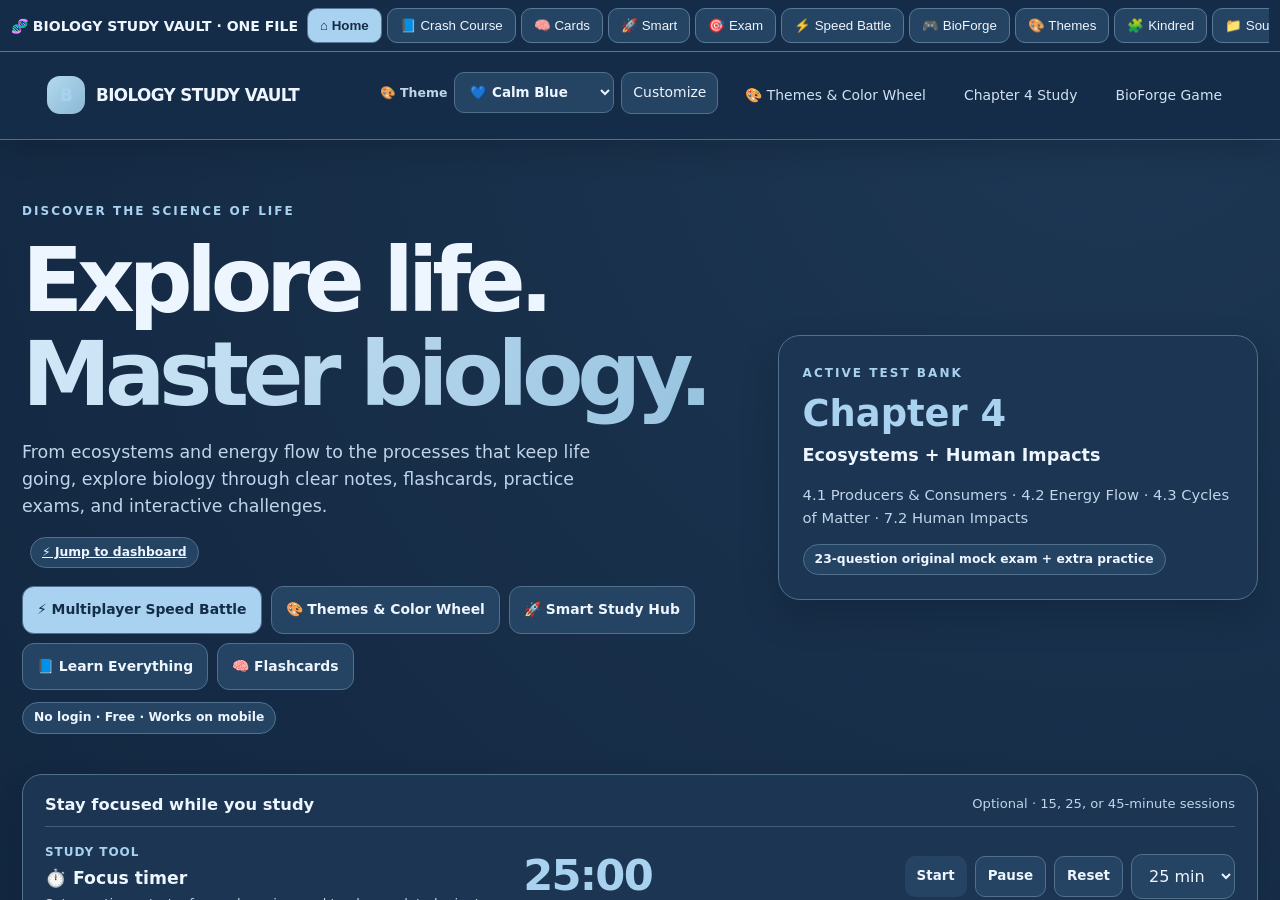
==== commit 72bb3e98: "Fix cross-device Speed Battle invitations and add homepage shortcut" ====
--- a/index.html
+++ b/index.html
@@ -7,8 +7,8 @@
 <button data-view="home">⌂ Home</button><button data-view="chapter" data-mode="course">📘 Crash Course</button><button data-view="chapter" data-mode="flash">🧠 Cards</button><button data-view="chapter" data-mode="smart">🚀 Smart</button><button data-view="chapter" data-mode="exam">🎯 Exam</button><button data-view="race">⚡ Speed Battle</button><button data-view="forge">🎮 BioForge</button><button data-view="themes">🎨 Themes</button><button data-view="kindred">🧩 Kindred</button><button data-view="archive">📁 Source Archive</button>
 </nav></header><iframe id="frame" title="Biology study activity"></iframe><section id="archive"><h2>Preserved original files</h2><p>Older project notes and the Kindred database schema are saved here. You can download any source.</p><select id="archiveSelect"></select><button id="archiveExport">Download selected file</button><textarea id="archiveContent" readonly></textarea></section></div>
 <script>
-const PAGES={"home":"\u003c!DOCTYPE html>\n\u003chtml lang=\"en\">\u003chead>\u003cmeta charset=\"utf-8\">\u003cmeta name=\"viewport\" content=\"width=device-width,initial-scale=1\">\n\u003cmeta name=\"theme-color\" content=\"#091923\">\u003cmeta name=\"description\" content=\"Biology Study Vault — choose a chapter and learning mode.\">\n\u003ctitle>Biology Study Vault | Choose Your Test\u003c/title>\n\u003cstyle>\n:root{--bg:#091821;--panel:#122b34;--panel2:#1a3941;--border:#345d65;--text:#eafdf6;--muted:#aac8c2;--accent:#94f1d8;--gold:#f7d58d}\n*{box-sizing:border-box}body{margin:0;background:radial-gradient(ellipse at 85% 0,#1d4c4b,transparent 40%),radial-gradient(ellipse at 0 85%,#1c334b,transparent 40%),var(--bg);font:16px/1.55 system-ui,-apple-system,Segoe UI,sans-serif;color:var(--text);min-height:100vh}button,select{font:inherit}button{cursor:pointer}button:focus-visible,a:focus-visible,select:focus-visible{outline:3px solid var(--gold);outline-offset:3px}a{color:var(--accent)}header{border-bottom:1px solid #3d6068;background:#0b2029df;backdrop-filter:blur(18px)}.bar{max-width:1170px;margin:auto;display:flex;align-items:center;justify-content:space-between;padding:16px 22px;gap:20px;flex-wrap:wrap}.logo{font-weight:950;letter-spacing:.05em;font-size:1.05rem;display:flex;align-items:center;gap:11px}.logo-mark{width:38px;height:38px;background:linear-gradient(140deg,#adf6d7,#72c0ba);color:#0c302a;display:grid;place-items:center;border-radius:12px}.header-links{display:flex;gap:16px;align-items:center;font-size:.87rem}.header-links a{text-decoration:none;color:#c4e3dc}main{max-width:1170px;margin:auto;padding:40px 22px 90px}.eyebrow{color:var(--accent);font-weight:900;letter-spacing:.17em;text-transform:uppercase;font-size:.75rem}.hero{display:grid;grid-template-columns:1.2fr .8fr;gap:25px;align-items:center;margin:12px 0 40px}h1{font-size:clamp(2.6rem,6vw,5.4rem);line-height:1.05;letter-spacing:-.07em;margin:13px 0}h1 em{font-style:normal;color:var(--accent)}p{color:var(--muted)}.intro{font-size:1.09rem;max-width:600px}.badge{display:inline-flex;border:1px solid #6b998a;background:#28483e;border-radius:30px;padding:5px 11px;color:#d1ffed;font-size:.77rem;font-weight:800}.hero-side{background:linear-gradient(145deg,#1b4946,#142c40);border:1px solid #56847f;border-radius:22px;padding:24px;min-height:245px}.hero-side b{display:block;font-size:2.3rem;color:var(--accent)}.hero-side strong{font-size:1.1rem}.hero-side p{font-size:.92rem}h2{font-size:1.75rem;letter-spacing:-.035em;margin:7px 0 12px}h3{margin:0 0 7px;font-size:1.2rem}.grid{display:grid;grid-template-columns:repeat(3,1fr);gap:14px}.chapter-card{border:1px solid var(--border);border-radius:20px;padding:22px;background:linear-gradient(155deg,#173741,#102934);display:flex;flex-direction:column;gap:12px;min-height:255px}.chapter-card.selected{border-color:var(--accent);box-shadow:inset 0 0 0 1px #8aeccc44,0 10px 40px #00000026}.chapter-card p{margin:0;flex:1}.chapter-title{display:flex;align-items:center;justify-content:space-between;gap:8px}.chapter-icon{font-size:2rem}.chapter-card button,.btn{border:0;background:var(--accent);color:#0a302f;border-radius:12px;font-weight:850;padding:12px 15px;text-decoration:none;display:inline-flex;align-items:center;justify-content:center}.chapter-card button:disabled{background:#2c4b51;color:#b1c7c5;cursor:not-allowed}.chapter-card .status{font-size:.77rem;color:var(--gold);font-weight:850}.panel{background:#122d36;border:1px solid #37616a;border-radius:21px;padding:24px;margin:23px 0}.stephead{display:flex;align-items:center;justify-content:space-between;gap:15px;flex-wrap:wrap}.step{display:inline-flex;align-items:center;gap:8px;font-size:.8rem;letter-spacing:.08em;text-transform:uppercase;color:#abdfd4;font-weight:800}.step i{font-style:normal;display:grid;place-items:center;width:27px;height:27px;border-radius:50%;background:#2d5b5a;color:#d7fff4}.mode-grid{display:grid;grid-template-columns:repeat(3,1fr);gap:12px;margin-top:17px}.mode{border:1px solid #47747c;background:#173943;border-radius:15px;color:var(--text);min-height:150px;padding:19px;text-align:left;display:flex;flex-direction:column;align-items:flex-start;gap:6px}.mode:hover,.mode[aria-pressed=true]{border-color:var(--accent);background:#1b4a4b}.mode[aria-pressed=true]{box-shadow:inset 0 0 0 2px #83dfca}.mode b{font-size:1.07rem}.mode small{color:var(--muted)}.mode-icon{font-size:1.7rem}.options{display:flex;gap:13px;flex-wrap:wrap;align-items:end}.options label{font-weight:700;color:#d6f2eb;display:grid;gap:6px;font-size:.92rem}.options select{background:#0b2530;border:1px solid #4e777b;border-radius:12px;color:white;padding:12px;min-width:170px}.start{display:flex;gap:15px;align-items:center;flex-wrap:wrap;margin-top:18px}.start .btn{font-size:1.08rem;padding:14px 25px}.hint{font-size:.87rem;color:#b4d5ce}.highlight{background:#1e3e41;border-left:4px solid var(--accent);padding:13px 16px;border-radius:0 12px 12px 0}.links{display:flex;gap:10px;flex-wrap:wrap}.links a{background:#25434c;color:#e2fcf4;border:1px solid #49787c;border-radius:11px;padding:11px 15px;text-decoration:none;font-weight:750}.foot{margin-top:38px;font-size:.84rem;border-top:1px solid #345762;padding-top:22px;color:var(--muted)}@media(max-width:900px){.grid,.mode-grid{grid-template-columns:repeat(2,1fr)}.hero{grid-template-columns:1fr}}@media(max-width:610px){main{padding:25px 15px 55px}.grid,.mode-grid{grid-template-columns:1fr}.chapter-card{min-height:unset}.hero-side{min-height:unset}.panel{padding:17px}.bar{padding:13px 15px}.header-links{gap:11px}}\n\n/* Study Vault 2.0 dashboard enhancement */\n:root{--bg:#07151b;--panel:#122a31;--panel2:#183b42;--border:#345d60;--text:#f4fff9;--muted:#b6d0cb;--accent:#a5f5d8;--gold:#fbd899}\nhtml{scroll-behavior:smooth}\nbody{background:radial-gradient(ellipse at 12% 1%,#124c42aa,transparent 42%),radial-gradient(ellipse at 85% 44%,#132f43,transparent 43%),#07151b}\nheader{position:sticky;top:0;z-index:40;box-shadow:0 9px 30px #0000002b}\n.bar,main{max-width:1230px}\n.logo{letter-spacing:-.035em;font-weight:850}\n.logo-mark{border-radius:13px;box-shadow:0 6px 25px #79d1ac36}\n.header-links a{padding:9px 11px;border-radius:10px}\n.header-links a:hover{background:#ffffff12}\n.hero{margin-top:22px;gap:35px}\n.hero-side{border-color:#577e72;background:linear-gradient(145deg,#1a5243,#102c35);box-shadow:0 20px 50px #020c1270}\nh1{font-size:clamp(3rem,7vw,6.3rem)}\nh1 em{background:linear-gradient(100deg,#a8ffe0,#99cfff);color:transparent;background-clip:text}\nh2{font-size:clamp(1.6rem,3vw,2.25rem)}\n.chapter-card,.panel,.mode,.hero-side{box-shadow:0 12px 25px #00000017}\n.chapter-card,.mode,.panel{transition:border-color .2s,transform .2s,box-shadow .2s}\n.chapter-card:hover,.mode:hover{transform:translateY(-3px);box-shadow:0 17px 30px #00000035}\n.btn,.chapter-card button{transition:transform .18s,filter .18s}\n.btn:hover,.chapter-card button:hover:not(:disabled){transform:translateY(-2px);filter:brightness(1.1)}\n.mode{min-height:145px}\n.panel{border-radius:24px}\n#chapters,#modes,#launch{scroll-margin-top:96px}\n#vault-tools{scroll-margin-top:95px}\n.studytop{display:flex;justify-content:space-between;gap:20px;align-items:center;flex-wrap:wrap;margin-bottom:16px}\n.mutedline{color:var(--muted);font-size:.92rem}\n.toolgrid{display:grid;grid-template-columns:1.2fr 1fr 1fr;gap:15px;margin:14px 0 30px}\n.toolbox{background:linear-gradient(145deg,#173b3e,#102832);border:1px solid #3d6e6c;border-radius:20px;padding:20px;min-width:0}\n.toolbox h3{display:flex;align-items:center;gap:8px;font-size:1.05rem;margin:0 0 5px}\n.toolbox p{font-size:.86rem;margin:4px 0 13px}\n.toolbox .big{font-size:2.5rem;line-height:1.05;font-weight:900;color:#b2f8da;letter-spacing:-.05em;margin:14px 0 4px}\n.timer-actions{display:flex;gap:8px;flex-wrap:wrap}\n.minibtn{border-radius:10px;background:#285153;border:1px solid #4b8680;color:#f4fff9;padding:8px 12px;font-size:.84rem;font-weight:800}\n.minibtn.primary{background:var(--accent);color:#11362f;border:0}\n.toolinput{background:#0d2b32;border:1px solid #53817f;border-radius:11px;color:white;padding:11px 13px;width:100%;min-width:0;margin:6px 0}\n.goaltrack{height:9px;background:#08272d;border-radius:20px;overflow:hidden}\n.goaltrack i{display:block;height:100%;background:#9af4d4;transition:width .2s}\n.searchresults{display:grid;gap:7px;margin-top:8px}\n.searchresults a{display:block;text-decoration:none;background:#24454b;color:#ecfff7;padding:9px 11px;border-radius:10px;font-size:.86rem}\n.searchresults a:hover{background:#34635e}\n.quick-strip{display:flex;gap:10px;overflow-x:auto;padding:3px 0 13px;scroll-snap-type:x mandatory}\n.quick-strip a{scroll-snap-align:start;flex:0 0 auto;text-decoration:none;color:#0a342e;background:#b0f3df;border-radius:13px;padding:12px 18px;font-weight:850;font-size:.88rem}\n.quick-strip a.secondary{background:#213e47;color:#e0faf5;border:1px solid #457273}\n.daytag{color:var(--gold);font-size:.75rem;letter-spacing:.08em;text-transform:uppercase;font-weight:900}\n#vault-achievements{display:flex;gap:8px;flex-wrap:wrap}\n#vault-achievements span{font-size:.76rem;border:1px solid #59827b;border-radius:25px;padding:6px 10px;background:#244740}\nbody.light{--bg:#f3f9f6;--panel:#fff;--panel2:#e2f3e9;--border:#c8ddd3;--text:#15382d;--muted:#4f6d61;--accent:#17644b;--gold:#805100;background:#f2f8f4;color:#15382d}\nbody.light header{background:#e7f4ecf0;border-color:#c1dcd0}\nbody.light .header-links a,body.light .hero-side p{color:#345c4c}\nbody.light .hero-side{background:#e1f0e7;color:#163b2d;border-color:#b2d0bf}\nbody.light .hero-side b,body.light h1 em{color:#1d7557;background:none}\nbody.light .chapter-card,body.light .panel,body.light .mode,body.light .toolbox{background:#fff;color:#163b2d;border-color:#c5ded0}\nbody.light .chapter-card p,body.light .mode small,body.light .toolbox p,body.light .hint{color:#4f6d61}\nbody.light .chapter-card button,body.light .btn{background:#187154;color:white}\nbody.light .mode[aria-pressed=true]{background:#e5f5eb}\nbody.light .toolinput{color:#164130;background:#f5faf6;border-color:#9dc3ad}\nbody.light .minibtn:not(.primary){background:#e5f4ec;color:#184b3b}\nbody.light .quick-strip a.secondary{background:white;color:#154936}\nbody.light #vault-achievements span{background:#e3f5ec}\nbody.light .toolbox .big{color:#216a52}\nbody.light .badge{color:#15583f;background:#dff2e5;border-color:#8bbca1}\n@media(max-width:920px){.toolgrid{grid-template-columns:1fr 1fr}.toolbox:first-child{grid-column:span 2}}\n@media(max-width:610px){.toolgrid{grid-template-columns:1fr}.toolbox:first-child{grid-column:span 1}.header-links{font-size:.76rem}.hero{margin-top:12px}h1{font-size:3.4rem}.daytag{font-size:.7rem}}\n@media(prefers-reduced-motion:reduce){*,*:before,*:after{scroll-behavior:auto!important;transition:none!important}}\n\n/* Calm blue study palette — visual-only update */\n:root{--bg:#0d1c32;--panel:#162c46;--panel2:#1e3955;--border:#36526e;--text:#f0f6ff;--muted:#bed0e3;--accent:#9ccee8;--gold:#efd6a5}\nbody{background:radial-gradient(ellipse at 8% 0%,#24466b88,transparent 40%),radial-gradient(ellipse at 90% 90%,#1c385977,transparent 43%),var(--bg)}\nheader{background:#10233beF;border-color:#36516c}\n.logo-mark{background:linear-gradient(135deg,#b3d9ed,#8bb8d6);color:#102b45;box-shadow:none}\n.header-links a{color:#d2e2f2}\nh1 em{background:linear-gradient(110deg,#d3e9f9,#97c3e0);background-clip:text;color:transparent}\n.hero-side{background:linear-gradient(145deg,#213c5b,#172d49);border-color:#43617e;box-shadow:0 16px 35px #07152644}\n.chapter-card{background:linear-gradient(155deg,#1b3551,#142940)}\n.chapter-card.selected{box-shadow:inset 0 0 0 1px #94c7e066,0 10px 30px #07152630}\n.chapter-card button,.btn,.minibtn.primary{background:#a4d0e8;color:#132b43}\n.chapter-card button:disabled{background:#34465b;color:#c0cbda}\n.panel{background:#172e49;border-color:#385776}\n.badge{background:#28425e;border-color:#5c80a1;color:#e1effb}\n.step{color:#bddded}.step i{background:#315473;color:#eff9ff}\n.mode{background:#1c3652;border-color:#45627f}\n.mode:hover,.mode[aria-pressed=true]{background:#254762}\n.mode[aria-pressed=true]{box-shadow:inset 0 0 0 2px #93c9e4}\n.options label{color:#e2edf8}.options select,.toolinput{background:#10273f;border-color:#55738e;color:#f4f8fe}\n.highlight{background:#223d58}.links a,.searchresults a{background:#28435e;border-color:#54718d;color:#e9f3fd}\n.toolbox{background:linear-gradient(145deg,#1c3653,#152b44);border-color:#3c5b77}\n.toolbox .big{color:#add6ec}\n.minibtn{background:#2b4763;border-color:#52718e;color:#eff6ff}\n.goaltrack{background:#10273f}.goaltrack i{background:#9bcbe5}\n.quick-strip a{background:#a8d2e9;color:#132d46}\n.quick-strip a.secondary{background:#263f5a;border-color:#4e6e88;color:#e9f3ff}\n#vault-achievements span{background:#28435e;border-color:#56738c}\nbody.light{--bg:#eaf2fa;--panel:#fff;--panel2:#e0ebf6;--border:#c2d5e7;--text:#1a3450;--muted:#49647f;--accent:#286489;--gold:#8d6531;background:#eaf2fa;color:#1a3450}\nbody.light header{background:#f2f7fcee;border-color:#c6d8e9}\nbody.light .header-links a,body.light .hero-side p{color:#48647d}\nbody.light .hero-side{background:#dceaf7;color:#1c3b57;border-color:#b6d1e7}\nbody.light .hero-side b,body.light h1 em{color:#285f87;background:none}\nbody.light .chapter-card,body.light .panel,body.light .mode,body.light .toolbox{background:#fff;color:#1b3853;border-color:#c6d9e9}\nbody.light .chapter-card p,body.light .mode small,body.light .toolbox p,body.light .hint{color:#536b83}\nbody.light .chapter-card button,body.light .btn{background:#286c99;color:white}\nbody.light .mode[aria-pressed=true]{background:#e3f0fb}\nbody.light .toolinput{color:#193d5b;background:#f4f9fe;border-color:#9fbed6}\nbody.light .minibtn:not(.primary){background:#e2eff9;color:#234966}\nbody.light .quick-strip a.secondary{background:white;color:#295577}\nbody.light #vault-achievements span{background:#e7f1fa}\nbody.light .toolbox .big{color:#2f739c}\nbody.light .badge{color:#225b7e;background:#e1f0fa;border-color:#a3c6dd}\n\n\n/* Guided, distraction-free information architecture */\n.learning-path{background:#172e49;border:1px solid #466580;border-radius:21px;padding:21px;margin:0 0 31px}\n.path-label{font-size:.77rem;font-weight:850;letter-spacing:.12em;color:#b8d9ed;margin-bottom:13px}\n.path-items{display:grid;grid-template-columns:repeat(3,minmax(0,1fr));gap:12px}\n.path-items a{display:grid;grid-template-columns:33px 1fr;gap:2px 11px;background:#213b56;border:1px solid #44647f;border-radius:14px;padding:14px;text-decoration:none;color:#eef6ff}\n.path-items a span{grid-row:span 2;width:32px;height:32px;display:grid;place-items:center;border-radius:50%;background:#a6d0e8;color:#13334c;font-weight:900}\n.path-items a strong{font-size:.94rem}.path-items a small{font-size:.78rem;color:#bbd0e2}\n.path-items a:hover{border-color:#a5d2e8;background:#2a4968}\n.section-explain{max-width:750px;margin:4px 0 18px;color:var(--muted)}\n.mode-category{margin:23px 0 11px;padding:0 0 10px;border-bottom:1px solid #3a5874}\n.mode-category:first-child{margin-top:13px}\n.mode-category h3{font-size:1.08rem;margin-bottom:2px}\n.mode-category p{margin:0;font-size:.89rem}\n.mode small{line-height:1.48}.mode[aria-pressed=true]{outline:2px solid #a3d1e8;outline-offset:2px}\n.mode:after{content:\"Open →\";display:block;margin-top:auto;padding-top:8px;color:var(--t-accent,#a6d4ef);font-size:.84rem;font-weight:850}\n.mode{cursor:pointer}\n.selected-route{display:inline-flex;background:#25445f;border:1px solid #577d99;color:#e8f5ff;border-radius:12px;padding:12px 15px;font-size:.9rem;font-weight:700;margin:0 0 16px}\n#chapters,#modes,#launch,#vault-tools{scroll-margin-top:92px}\nbody.light .learning-path{background:#fff;border-color:#b4cde3}\nbody.light .path-label{color:#3c6789}\nbody.light .path-items a{background:#eaf3fb;border-color:#c1d6e8;color:#203c56}\nbody.light .path-items a small{color:#496780}\nbody.light .mode-category{border-color:#cadbea}\nbody.light .selected-route{background:#e1effa;color:#1d4c71;border-color:#bad3e5}\n@media(max-width:680px){.path-items{grid-template-columns:1fr}.learning-path{padding:15px}.path-items a{padding:12px}.selected-route{display:block;font-size:.84rem}}\n\n/* Accessible focus timer above the study path */\n.focus-banner{margin:3px 0 28px;border:1px solid #54738f;border-radius:20px;padding:17px 22px;background:linear-gradient(115deg,#203d5c,#192f49);box-shadow:0 9px 26px #07152828}\n.focus-heading{display:flex;align-items:center;justify-content:space-between;gap:12px;flex-wrap:wrap;border-bottom:1px solid #425e7a;padding-bottom:9px;margin-bottom:12px}\n.focus-heading strong{font-size:1.02rem;color:#f1f7ff}.focus-heading span{font-size:.82rem;color:#bdd3e8}\n.focus-inner{display:grid;grid-template-columns:minmax(200px,1.3fr) auto minmax(275px,1.6fr);align-items:center;column-gap:24px;row-gap:8px}\n.focus-title h3{margin:1px 0 3px;font-size:1.08rem}.focus-title p{font-size:.82rem;margin:0;line-height:1.45}\n.focus-inner .big{font-size:2.7rem;color:#b3d9ed;font-weight:900;letter-spacing:-.04em;font-variant-numeric:tabular-nums;line-height:1.1}\n.focus-inner .timer-actions{display:flex;align-items:center;justify-content:flex-end;gap:8px}\n.focus-inner .timer-actions button{min-height:41px}\n.focus-inner #vault-timer-note{grid-column:1/-1;margin:0;color:#c9deee;font-size:.78rem}\n#vault-tools .toolgrid{grid-template-columns:repeat(2,minmax(0,1fr))}\n#vault-tools .toolbox:first-child{grid-column:auto}\nbody.light .focus-banner{background:linear-gradient(115deg,#e9f3fb,#dcebf8);border-color:#b1cde2}\nbody.light .focus-heading{border-color:#c3d7e7}\nbody.light .focus-heading strong,body.light .focus-title h3{color:#244a69}\nbody.light .focus-heading span,body.light .focus-inner #vault-timer-note{color:#4b6980}\nbody.light .focus-inner .big{color:#2c6e94}\n@media(max-width:960px){.focus-inner{grid-template-columns:1fr auto}.focus-inner .timer-actions{grid-column:1/-1;justify-content:flex-start}}\n@media(max-width:610px){.focus-banner{padding:15px;margin-bottom:22px}.focus-inner{grid-template-columns:1fr auto;column-gap:12px}.focus-inner .big{font-size:2.3rem}.focus-inner .timer-actions{flex-wrap:wrap}.focus-inner .timer-actions button{flex:1}.focus-inner .timer-actions select{flex:1;min-width:100px}#vault-tools .toolgrid{grid-template-columns:1fr}}\n\n/* Mobile-first direct study actions */\n.hero-direct-actions{display:flex;gap:9px;flex-wrap:wrap;margin:18px 0 12px}\n.hero-direct-actions a{background:var(--t-card2,#254362);color:var(--t-text,#edf5ff);text-decoration:none;border:1px solid var(--t-border,#50708e);border-radius:12px;padding:12px 14px;font-weight:800;font-size:.87rem;min-height:45px;display:inline-flex;align-items:center}\n.hero-direct-actions a:first-child{background:var(--t-accent,#a8d2ef);color:var(--t-accent-text,#142d48)}\n@media(max-width:610px){.hero-direct-actions{display:grid;grid-template-columns:1fr 1fr;gap:7px}.hero-direct-actions a{font-size:.78rem;padding:11px 7px;text-align:center;justify-content:center}.hero-direct-actions a:first-child{grid-column:span 2}.hero{gap:15px!important}.hero-side{padding:15px!important}.hero-side b{font-size:1.7rem!important}}\n\u003c/style>\u003cstyle>/* Study Vault adaptive layout v3 — shared across all Biology experiences */\n:root{color-scheme:dark;--safe-bottom:env(safe-area-inset-bottom,0px)}\nhtml{scroll-behavior:smooth;scroll-padding-top:92px;-webkit-text-size-adjust:100%}\nbody{overflow-x:hidden}\n*,*::before,*::after{box-sizing:border-box}\nimg,svg,video,canvas,iframe{max-width:100%}\nimg{height:auto}\nbutton,a,select,input,textarea{touch-action:manipulation}\nbutton,select,input,textarea{max-width:100%}\n:where(button,a,input,textarea,select,summary):focus-visible{outline:3px solid #f6d482!important;outline-offset:3px}\n:where(.card,.panel,.chapter-card,.mode,.mission){min-width:0}\n:where(.question,.card,p,h1,h2,h3,.mode,.chapter-card){overflow-wrap:anywhere}\n@media(hover:hover){:where(button,.btn,a,.mode,.mission){transition:transform .16s ease,filter .16s ease,background .16s ease}}\n@media(min-width:1200px){\n body:has(#nav) main,body:has(#nav) header .inside{max-width:1370px}\n body:has(#nav) main{padding-left:32px;padding-right:32px}\n body:has(#nav) .grid{grid-template-columns:repeat(auto-fit,minmax(260px,1fr))}\n body:has(#missions) .container{max-width:1420px}\n body:has(#chapters) main{max-width:1320px}\n body:has(#chapters) .grid{grid-template-columns:repeat(3,minmax(0,1fr))}\n body:has(#chapters) .mode-grid{grid-template-columns:repeat(3,minmax(0,1fr))}\n}\n@media(min-width:800px){\n body:has(#nav) .view.active{animation:vaultReveal .18s ease-out}\n body:has(#nav) main{min-height:calc(100vh - 150px)}\n body:has(#chapters) .toolgrid{gap:18px}\n body:has(#missions) .mission-grid{gap:20px}\n}\n@keyframes vaultReveal{from{opacity:.7;transform:translateY(5px)}to{opacity:1;transform:none}}\n/* A real mobile interface: readable type, full-width cards, large inputs and no horizontal page overflow. */\n@media(max-width:799px){\n body:has(#nav) header,body:has(#missions) header{padding:12px 14px}\n body:has(#nav) header .inside,body:has(#nav) main{width:100%;max-width:none}\n body:has(#nav) main{padding:18px 15px calc(110px + var(--safe-bottom))}\n body:has(#nav) header h1{font-size:clamp(1.65rem,6.5vw,2.3rem)}\n body:has(#nav) .nav{gap:8px}\n body:has(#nav) .nav button{font-size:.89rem;min-height:44px}\n body:has(#nav) .card{padding:17px;margin:9px 0;border-radius:16px}\n body:has(#nav) .grid{grid-template-columns:repeat(2,minmax(0,1fr))}\n body:has(#nav) .choice,body:has(#nav) .btn{min-height:44px}\n body:has(#nav) :where(input,textarea,select){font-size:16px}\n body:has(#missions) .container{padding:18px 15px calc(105px + var(--safe-bottom))}\n body:has(#missions) .hero{grid-template-columns:1fr!important}\n body:has(#missions) .mission-grid{grid-template-columns:repeat(2,minmax(0,1fr))}\n body:has(#missions) .lab-layout{grid-template-columns:1fr!important}\n body:has(#missions) .hero-side{min-height:unset}\n body:has(#chapters) main{padding-bottom:calc(100px + var(--safe-bottom))}\n body:has(#chapters) header .bar{gap:10px}\n body:has(#chapters) .grid,body:has(#chapters) .mode-grid{grid-template-columns:repeat(2,minmax(0,1fr))}\n body:has(#chapters) .mode{min-height:135px;padding:16px}\n body:has(#chapters) .hero-side{min-height:unset}\n body:has(#chapters) .toolgrid{grid-template-columns:repeat(2,minmax(0,1fr))}\n body:has(#chapters) .toolbox:first-child{grid-column:span 2}\n .vault-dock{display:flex}\n}\n@media(max-width:560px){\n body:has(#nav) .grid{grid-template-columns:1fr}\n body:has(#nav) .nav-group{width:100%;min-width:0!important}\n body:has(#nav) .organize-paths{grid-template-columns:1fr}\n body:has(#nav) .organize-shortcuts{grid-template-columns:repeat(2,minmax(0,1fr))}\n body:has(#nav) .question{font-size:1.05rem;line-height:1.5}\n body:has(#nav) .choice{display:block;width:100%;text-align:left;padding:14px!important;margin:8px 0;border-radius:12px}\n body:has(#missions) .mission-grid{grid-template-columns:1fr}\n body:has(#missions) .stats{grid-template-columns:repeat(3,minmax(0,1fr))}\n body:has(#missions) .stat{padding:10px 6px}\n body:has(#missions) .stat b{font-size:1.15rem}\n body:has(#missions) .hero-main{padding:15px 0}\n body:has(#missions) .mission{min-height:135px}\n body:has(#chapters) .grid,body:has(#chapters) .mode-grid{grid-template-columns:1fr}\n body:has(#chapters) .mode{min-height:104px;display:grid;grid-template-columns:42px 1fr;align-items:center;column-gap:11px}\n body:has(#chapters) .mode-icon{grid-row:span 2}\n body:has(#chapters) .mode small{grid-column:2}\n body:has(#chapters) .toolgrid{grid-template-columns:1fr}\n body:has(#chapters) .toolbox:first-child{grid-column:auto}\n body:has(#chapters) .bar{align-items:flex-start}\n body:has(#chapters) .header-links{width:100%;justify-content:space-between}\n body:has(#chapters) .hero{gap:15px}\n body:has(#chapters) .hero h1{font-size:clamp(2.6rem,11vw,3.8rem)}\n}\n@media(max-width:370px){\n .vault-dock a{font-size:.68rem}\n body:has(#missions) .stats{grid-template-columns:1fr}\n body:has(#chapters) .header-links a{font-size:.75rem}\n}\n.vault-dock{position:fixed;bottom:0;left:0;right:0;z-index:90;display:none;align-items:stretch;justify-content:space-around;padding:8px 8px calc(8px + var(--safe-bottom));background:#0d2732f5;border-top:1px solid #527a7b;box-shadow:0 -14px 45px #0005;backdrop-filter:blur(18px)}\n.vault-dock a{display:flex;flex:1;min-width:0;align-items:center;justify-content:center;flex-direction:column;gap:2px;text-decoration:none;text-align:center;border-radius:10px;padding:6px 3px;color:#c8e8e0;font-weight:750;font-size:.74rem}\n.vault-dock a span{font-size:1.3rem;line-height:1.3}\n.vault-dock a[aria-current=\"page\"]{background:#204c4a;color:#aaf5d9}\n.vault-screen-actions{display:flex;align-items:center;gap:9px;justify-content:flex-end;flex-wrap:wrap;margin:6px 0 14px}\n.vault-screen-actions button,.vault-screen-actions a{border:1px solid #547d7c;background:#1b3a43;color:#e8fff7;border-radius:11px;padding:9px 13px;font-size:.85rem;font-weight:800;text-decoration:none}\n.vault-view-chooser{font:inherit;background:#193a44;color:white;border:1px solid #5b8c8b;border-radius:12px;padding:11px;max-width:100%;width:min(100%,320px)}\n.vault-to-top{position:fixed;z-index:80;right:15px;bottom:calc(80px + var(--safe-bottom));width:44px;height:44px;border:1px solid #578a80;border-radius:50%;background:#204b46;color:white;box-shadow:0 5px 20px #0008;display:none;cursor:pointer}\n.vault-to-top.visible{display:block}\n@media(min-width:800px){.vault-dock{display:none!important}.vault-to-top{bottom:20px}}\n@media(max-width:799px){.vault-dock{display:flex}.vault-to-top{bottom:calc(87px + var(--safe-bottom))}}\n@media(prefers-reduced-motion:reduce){html{scroll-behavior:auto}*{animation-duration:.01ms!important;transition-duration:.01ms!important}}\n@media print{.vault-dock,.vault-to-top,.vault-screen-actions,button,.nav{display:none!important}body{background:white!important;color:black!important}.card,.panel{break-inside:avoid;border:1px solid #aaa}}\n\u003c/style>\u003cstyle>/* Biology Study Vault — shared selectable palettes, version 1 */\n:root,:root[data-study-theme=\"blue\"]{--t-bg:#0e2038;--t-header:#142c48;--t-card:#1b3552;--t-card2:#254362;--t-border:#50708e;--t-text:#edf5ff;--t-muted:#c1d4e9;--t-accent:#a8d2ef;--t-accent-text:#142d48;--t-focus:#f1d6a8;--t-soft:#d5eafa;--t-shadow:#07152955;color-scheme:dark}\n:root[data-study-theme=\"midnight\"]{--t-bg:#101626;--t-header:#1a2135;--t-card:#242e46;--t-card2:#313f5d;--t-border:#566783;--t-text:#f2f5ff;--t-muted:#cad2e7;--t-accent:#b5c8fc;--t-accent-text:#17213c;--t-focus:#f1d7a3;--t-soft:#e5eafa;--t-shadow:#070c2055;color-scheme:dark}\n:root[data-study-theme=\"lavender\"]{--t-bg:#211d3b;--t-header:#2c2850;--t-card:#35315b;--t-card2:#47406d;--t-border:#776b9f;--t-text:#f8f4ff;--t-muted:#ded2f1;--t-accent:#d7bcfa;--t-accent-text:#30244b;--t-focus:#f4dca8;--t-soft:#f0e4ff;--t-shadow:#100c2655;color-scheme:dark}\n:root[data-study-theme=\"forest\"]{--t-bg:#102822;--t-header:#173b32;--t-card:#21493e;--t-card2:#2a594b;--t-border:#608b79;--t-text:#eefbf4;--t-muted:#c8e2d5;--t-accent:#a5dfcb;--t-accent-text:#173b32;--t-focus:#f6dcaa;--t-soft:#d9f5e9;--t-shadow:#081c1455;color-scheme:dark}\n:root[data-study-theme=\"light\"]{--t-bg:#eaf2fb;--t-header:#f5f9ff;--t-card:#ffffff;--t-card2:#e2eefb;--t-border:#b8d0e5;--t-text:#1e3854;--t-muted:#4c6580;--t-accent:#286c99;--t-accent-text:#ffffff;--t-focus:#936530;--t-soft:#285b84;--t-shadow:#9cb4cb44;color-scheme:light}\nhtml{background:var(--t-bg)}\nbody,body.light{background:var(--t-bg)!important;color:var(--t-text)!important}\nbody:has(#chapters),body:has(#missions){background:radial-gradient(circle at 87% 0%,color-mix(in srgb,var(--t-card2) 65%,transparent),transparent 40%),var(--t-bg)!important}\nheader,body.light header{background:var(--t-header)!important;border-color:var(--t-border)!important;color:var(--t-text)!important}\nheader p,p,body.light p{color:var(--t-muted)}\nh1,h2,h3,h4,strong,b,.logo,.brand,body.light h1,body.light h2{color:var(--t-text)}\na{color:var(--t-accent)}\n:where(.tag,.eyebrow,.step,.daytag,.stat,.score,.big-number){color:var(--t-accent)!important}\n:where(.card,.panel,.chapter-card,.toolbox,.mode,.hero-side,.mission,.lab-panel,.challenge,.tutor-side,.tutor-main,.focus-banner,.learning-path,.selected-route),body.light :where(.card,.panel,.chapter-card,.toolbox,.mode,.hero-side,.mission,.focus-banner,.learning-path,.selected-route){background:var(--t-card)!important;color:var(--t-text)!important;border-color:var(--t-border)!important}\n:where(.mode:hover,.mode[aria-pressed=true],.chapter-card.selected,.mission.active){background:var(--t-card2)!important;border-color:var(--t-accent)!important}\n:where(.card p,.panel p,.chapter-card p,.toolbox p,.mode small,.mission p,.intro,.section-explain,.hint,.mutedline),body.light :where(.card p,.panel p,.chapter-card p,.toolbox p,.mode small,.hint){color:var(--t-muted)!important}\n:where(.btn,.minibtn.primary,.chapter-card button:not(:disabled),.nav button.active,.mode-options button.active,.quick-strip a:not(.secondary)),body.light :where(.btn,.chapter-card button:not(:disabled)){background:var(--t-accent)!important;color:var(--t-accent-text)!important;border-color:var(--t-accent)!important}\n:where(.nav button,.pill,.minibtn,.toolinput,.mode-options button,.choice,.tutor-modes button,.tutor-topiclist button,.searchresults a,.links a,.path-items a,.quick-strip a.secondary),body.light :where(.nav button,.minibtn,.toolinput,.path-items a){background:var(--t-card2)!important;border-color:var(--t-border)!important;color:var(--t-text)!important}\n:where(.nav button.active,.mode-options button.active,.tutor-modes button.active){background:var(--t-accent)!important;color:var(--t-accent-text)!important}\n:where(.choice.good,.challenge button.choice.good){background:#285746!important;color:#e8fff6!important}\n:where(.choice.bad,.challenge button.choice.bad){background:#633943!important;color:#fff0f0!important}\n:where(.flash,.tutor-bubble.bot,.tutor-bubble.user,.highlight,.feedback,.tutor-instructions,.toolbox .big,.study,.badge),body.light :where(.flash,.highlight,.badge){background:var(--t-card2)!important;border-color:var(--t-border)!important;color:var(--t-text)!important}\n:where(.tutor-bubble small,.mode-category p,.path-items a small){color:var(--t-muted)!important}\n:where(.vault-dock,.vault-screen-actions,.vault-dock a,.vault-screen-actions button,.vault-screen-actions a,.vault-view-chooser,.vault-to-top){background:var(--t-header)!important;color:var(--t-text)!important;border-color:var(--t-border)!important}\n.vault-dock a[aria-current=\"page\"]{background:var(--t-card2)!important;color:var(--t-accent)!important}\n:where(.vault-dock a span,.vault-dock a){color:inherit}\n:where(.vault-to-top,.study-theme-trigger):focus-visible{outline:3px solid var(--t-focus)!important;outline-offset:3px}\nbody:has(#nav) header .inside>a:first-child{color:var(--t-accent)!important}\nbody:has(#nav) header .inside>div[style*=\"linear-gradient\"]{background:var(--t-card)!important;border-color:var(--t-border)!important}\nbody:has(#nav) header .inside>div[style*=\"linear-gradient\"]>div:first-child{color:var(--t-accent)!important}\nbody:has(#nav) header a[href=\"bioforge.html\"][style]{background:var(--t-accent)!important;color:var(--t-accent-text)!important}\n:where(.study h3,.focus-heading strong,.focus-title h3,.path-items a strong){color:var(--t-text)!important}\n:where(.focus-inner .big,.toolbox .big,.hero-side b,.logo-mark){color:var(--t-accent)!important}\n:where(.focus-heading span,.focus-inner #vault-timer-note){color:var(--t-muted)!important}\nbody.light{--bg:var(--t-bg);--panel:var(--t-card);--panel2:var(--t-card2);--text:var(--t-text);--muted:var(--t-muted);--accent:var(--t-accent)}\n/* Theme picker — fixed only as a small control in the page header, never covers study content. */\n.study-theme-wrap{display:inline-flex;align-items:center;gap:7px;position:relative;z-index:70;max-width:100%}\n.study-theme-wrap label{font-size:.78rem;font-weight:800;color:var(--t-muted);white-space:nowrap}\n.study-theme-select{background:var(--t-card2)!important;color:var(--t-text)!important;border:1px solid var(--t-border)!important;border-radius:10px;padding:9px 28px 9px 11px;max-width:160px;font:600 .84rem/1.3 system-ui,sans-serif;min-height:41px}\n.study-theme-wrap select:focus-visible{outline:3px solid var(--t-focus);outline-offset:2px}\nheader .study-theme-wrap{margin:4px 0 9px}\n:root[data-study-theme=\"light\"] body:has(#nav) header .inside>div[style*=\"linear-gradient\"]{background:#e6f1fb!important}\n:root[data-study-theme=\"light\"] :where(.flash,.tutor-bubble.bot,.tutor-bubble.user,.highlight,.feedback,.tutor-instructions){color:var(--t-text)!important}\n@media(max-width:610px){.study-theme-wrap label{font-size:.75rem}.study-theme-select{max-width:145px;font-size:.78rem}.study-theme-wrap{margin-top:8px}}\n\n:root[data-study-theme=\"ocean\"]{--t-bg:#09283a;--t-header:#103e52;--t-card:#184b60;--t-card2:#235d72;--t-border:#55899a;--t-text:#eefaff;--t-muted:#c5e1e9;--t-accent:#9edfe9;--t-accent-text:#143746;--t-focus:#b57a3d;color-scheme:dark}\n:root[data-study-theme=\"rose\"]{--t-bg:#32202b;--t-header:#422c3a;--t-card:#4c3545;--t-card2:#624558;--t-border:#907384;--t-text:#fff5f9;--t-muted:#ebd2e0;--t-accent:#f2c2d5;--t-accent-text:#3a2333;--t-focus:#b57a3d;color-scheme:dark}\n:root[data-study-theme=\"sunset\"]{--t-bg:#34242c;--t-header:#472f35;--t-card:#513944;--t-card2:#694953;--t-border:#95777a;--t-text:#fff7f2;--t-muted:#edd8d4;--t-accent:#f3c5a6;--t-accent-text:#39272d;--t-focus:#b57a3d;color-scheme:dark}\n:root[data-study-theme=\"amber\"]{--t-bg:#29251b;--t-header:#393222;--t-card:#463d2a;--t-card2:#594c34;--t-border:#877658;--t-text:#fff9ed;--t-muted:#e5d9bd;--t-accent:#f0d39d;--t-accent-text:#342b1b;--t-focus:#b57a3d;color-scheme:dark}\n:root[data-study-theme=\"mint\"]{--t-bg:#142c2c;--t-header:#1d3c3d;--t-card:#28494a;--t-card2:#356062;--t-border:#648f8b;--t-text:#f1fffc;--t-muted:#cee8e1;--t-accent:#b0e9dc;--t-accent-text:#173e3a;--t-focus:#b57a3d;color-scheme:dark}\n:root[data-study-theme=\"berry\"]{--t-bg:#251b34;--t-header:#342544;--t-card:#433253;--t-card2:#564069;--t-border:#806794;--t-text:#faf4ff;--t-muted:#ded1eb;--t-accent:#d8b9ee;--t-accent-text:#30213f;--t-focus:#b57a3d;color-scheme:dark}\n:root[data-study-theme=\"slate\"]{--t-bg:#1b2532;--t-header:#253443;--t-card:#324456;--t-card2:#40556b;--t-border:#72869b;--t-text:#f0f6fc;--t-muted:#c8d6e4;--t-accent:#c4daed;--t-accent-text:#26384b;--t-focus:#b57a3d;color-scheme:dark}\n:root[data-study-theme=\"beach\"]{--t-bg:#f6e9ca;--t-header:#047aa5;--t-card:#fffaf0;--t-card2:#d8f1fa;--t-border:#78b9d0;--t-text:#173a52;--t-muted:#3a6173;--t-accent:#d45e17;--t-accent-text:#ffffff;--t-focus:#b57a3d;color-scheme:light}\n:root[data-study-theme=\"tropical\"]{--t-bg:#e9f7ef;--t-header:#007a7b;--t-card:#ffffff;--t-card2:#d4f2e9;--t-border:#72bcae;--t-text:#164e50;--t-muted:#426b6a;--t-accent:#c93d51;--t-accent-text:#ffffff;--t-focus:#b57a3d;color-scheme:light}\n:root[data-study-theme=\"sunshine\"]{--t-bg:#fff5c6;--t-header:#1769ab;--t-card:#fffdf1;--t-card2:#d8ecfa;--t-border:#90bbdc;--t-text:#153c60;--t-muted:#476784;--t-accent:#b65b00;--t-accent-text:#ffffff;--t-focus:#b57a3d;color-scheme:light}\n:root[data-study-theme=\"candy\"]{--t-bg:#fff0f5;--t-header:#cf5a95;--t-card:#ffffff;--t-card2:#dff8ed;--t-border:#cbaac1;--t-text:#4d3150;--t-muted:#785b72;--t-accent:#a1387e;--t-accent-text:#ffffff;--t-focus:#b57a3d;color-scheme:light}\n:root[data-study-theme=\"lagoon\"]{--t-bg:#e9f7fc;--t-header:#137c89;--t-card:#ffffff;--t-card2:#fce5d1;--t-border:#98bec7;--t-text:#174450;--t-muted:#486b70;--t-accent:#c65c2f;--t-accent-text:#ffffff;--t-focus:#b57a3d;color-scheme:light}\n:root[data-study-theme=\"festival\"]{--t-bg:#241d39;--t-header:#4a2a76;--t-card:#352750;--t-card2:#453361;--t-border:#8868a3;--t-text:#faf5ff;--t-muted:#e5d5f0;--t-accent:#d0ed72;--t-accent-text:#26330c;--t-focus:#b57a3d;color-scheme:dark}\n:root[data-study-theme=\"custom\"]{color-scheme:dark}\n.study-theme-wrap{flex-wrap:wrap;z-index:120!important}\n.study-theme-wrap button,.study-theme-wrap input{font:inherit}\n.theme-more{background:var(--t-card2);border:1px solid var(--t-border);color:var(--t-text);border-radius:10px;padding:9px 11px;min-height:41px;cursor:pointer}\n.theme-panel{position:absolute;right:0;top:calc(100% + 7px);width:min(92vw,410px);max-height:min(72vh,650px);overflow:auto;background:var(--t-card);border:1px solid var(--t-border);border-radius:17px;box-shadow:0 15px 50px #0006;padding:16px;z-index:120;color:var(--t-text)}\n.theme-panel[hidden],.custom-color-controls[hidden]{display:none!important}\n.theme-panel strong{font-size:1.02rem}.theme-panel p{font-size:.8rem;color:var(--t-muted);margin:7px 0 12px}\n.theme-swatch-grid{display:grid;grid-template-columns:repeat(2,minmax(0,1fr));gap:8px}\n.theme-swatch{padding:10px 8px;background:var(--t-card2);color:var(--t-text);border:1px solid var(--t-border);border-radius:11px;min-height:55px;cursor:pointer;display:flex;align-items:center;gap:8px;text-align:left;font-size:.82rem}\n.theme-swatch:focus-visible{outline:3px solid var(--t-focus)}\n.theme-swatch-dots{display:flex;gap:2px;flex-shrink:0}\n.theme-swatch-dots i{display:block;width:11px;height:22px;border-radius:4px}\n.theme-swatch-dots i:first-child{background:#5e94b4}.theme-swatch-dots i:nth-child(2){background:#e0e8f1}.theme-swatch-dots i:nth-child(3){background:#e8a66e}\n.theme-swatch[data-theme=\"beach\"] .theme-swatch-dots i:first-child{background:#047aa5}\n.theme-swatch[data-theme=\"beach\"] .theme-swatch-dots i:nth-child(2){background:#f6e9ca}\n.theme-swatch[data-theme=\"beach\"] .theme-swatch-dots i:nth-child(3){background:#e97629}\n.theme-swatch[data-theme=\"tropical\"] .theme-swatch-dots i:first-child{background:#007a7b}\n.theme-swatch[data-theme=\"tropical\"] .theme-swatch-dots i:nth-child(2){background:#e9f7ef}\n.theme-swatch[data-theme=\"tropical\"] .theme-swatch-dots i:nth-child(3){background:#d95660}\n.theme-swatch[data-theme=\"sunshine\"] .theme-swatch-dots i:first-child{background:#1769ab}\n.theme-swatch[data-theme=\"sunshine\"] .theme-swatch-dots i:nth-child(2){background:#fff5c6}\n.theme-swatch[data-theme=\"sunshine\"] .theme-swatch-dots i:nth-child(3){background:#e79222}\n.theme-swatch[data-theme=\"candy\"] .theme-swatch-dots i:first-child{background:#cf5a95}\n.theme-swatch[data-theme=\"candy\"] .theme-swatch-dots i:nth-child(2){background:#dff8ed}\n.theme-swatch[data-theme=\"candy\"] .theme-swatch-dots i:nth-child(3){background:#9d70df}\n.theme-swatch[data-theme=\"lagoon\"] .theme-swatch-dots i:first-child{background:#137c89}\n.theme-swatch[data-theme=\"lagoon\"] .theme-swatch-dots i:nth-child(2){background:#fce5d1}\n.theme-swatch[data-theme=\"lagoon\"] .theme-swatch-dots i:nth-child(3){background:#c65c2f}\n.theme-swatch[data-theme=\"festival\"] .theme-swatch-dots i:first-child{background:#4a2a76}\n.theme-swatch[data-theme=\"festival\"] .theme-swatch-dots i:nth-child(2){background:#d0ed72}\n.theme-swatch[data-theme=\"festival\"] .theme-swatch-dots i:nth-child(3){background:#dc72b7}\n.custom-color-controls:not([hidden]){display:grid;gap:8px;margin-top:14px;padding-top:12px;border-top:1px solid var(--t-border)}\n.custom-color-controls label{color:var(--t-text)}\n.custom-color-controls input[type=color]{height:48px;width:100%;background:transparent;border:0;cursor:pointer}\n.custom-color-controls input[type=range]{width:100%;accent-color:var(--t-accent)}\n.custom-color-controls select{background:var(--t-card2);color:var(--t-text);border:1px solid var(--t-border);padding:9px;border-radius:8px}\n.where-guide{padding:20px;background:var(--t-card);border:1px solid var(--t-border);border-radius:18px;margin:22px 0}\n.where-guide-head{display:flex;align-items:start;justify-content:space-between;gap:12px}\n.where-guide h2{margin:5px 0}.where-guide p{margin:5px 0 12px}\n.where-guide-toggle{padding:9px 12px;background:var(--t-card2);border:1px solid var(--t-border);color:var(--t-text);border-radius:10px;white-space:nowrap;cursor:pointer}\n.where-guide-grid{display:grid;grid-template-columns:repeat(3,minmax(0,1fr));gap:10px}\n.where-guide-grid[hidden]{display:none!important}\n.where-guide-grid a{display:flex;flex-direction:column;gap:7px;background:var(--t-card2);border:1px solid var(--t-border);border-radius:12px;padding:14px;text-decoration:none;color:var(--t-text);min-width:0}\n.where-guide-grid strong{font-size:.95rem;color:var(--t-text)}.where-guide-grid small{font-size:.8rem;color:var(--t-muted)}.where-guide-grid em{font-size:.76rem;color:var(--t-accent);font-style:normal;font-weight:750;margin-top:auto}\n:root[data-study-theme=\"beach\"] .where-guide-grid em,:root[data-study-theme=\"sunshine\"] .where-guide-grid em,:root[data-study-theme=\"candy\"] .where-guide-grid em,:root[data-study-theme=\"lagoon\"] .where-guide-grid em{color:var(--t-text)}\n@media(max-width:730px){.theme-panel{right:auto;left:0;width:min(91vw,410px)}.where-guide{padding:13px}.where-guide-grid{grid-template-columns:1fr}.where-guide-head{align-items:start}.where-guide-toggle{font-size:.78rem;min-height:43px}.theme-swatch-grid{grid-template-columns:repeat(2,minmax(0,1fr))}}\n\u003c/style>\u003c/head>\u003cbody>\n\u003cheader>\u003cdiv class=\"bar\">\u003cdiv class=\"logo\">\u003cspan class=\"logo-mark\">B\u003c/span>\u003cspan>BIOLOGY STUDY VAULT\u003c/span>\u003c/div>\u003cdiv class=\"header-links\">\u003ca href=\"themes.html\" class=\"theme-direct-link\">🎨 Themes & Color Wheel\u003c/a>\u003ca href=\"chapter4.html\">Chapter 4 Study\u003c/a>\u003ca href=\"bioforge.html\">BioForge Game\u003c/a>\u003c/div>\u003c/div>\u003c/header>\n\u003cmain>\u003csection class=\"hero\">\u003cdiv>\u003cdiv class=\"eyebrow\">DISCOVER THE SCIENCE OF LIFE\u003c/div>\u003ch1>Explore life.\u003cbr>\u003cem>Master biology.\u003c/em>\u003c/h1>\u003cp class=\"intro\">From ecosystems and energy flow to the processes that keep life going, explore biology through clear notes, flashcards, practice exams, and interactive challenges.\u003c/p>\u003cdiv class=\"hero-direct-actions\">\u003ca href=\"themes.html\">🎨 Themes & Color Wheel\u003c/a>\u003ca href=\"chapter4.html?mode=smart\">🚀 Smart Study Hub\u003c/a>\u003ca href=\"chapter4.html?mode=course\">📘 Learn Everything\u003c/a>\u003ca href=\"chapter4.html?mode=flash\">🧠 Flashcards\u003c/a>\u003c/div>\u003cspan class=\"badge\">No login · Free · Works on mobile\u003c/span>\u003c/div>\u003caside class=\"hero-side\">\u003cspan class=\"eyebrow\">ACTIVE TEST BANK\u003c/span>\u003cb>Chapter 4\u003c/b>\u003cstrong>Ecosystems + Human Impacts\u003c/strong>\u003cp>4.1 Producers & Consumers · 4.2 Energy Flow · 4.3 Cycles of Matter · 7.2 Human Impacts\u003c/p>\u003cspan class=\"badge\">23-question original mock exam + extra practice\u003c/span>\u003c/aside>\u003c/section>\n\u003csection class=\"focus-banner\" aria-label=\"Focus timer\">\u003cdiv class=\"focus-heading\">\u003cstrong>Stay focused while you study\u003c/strong>\u003cspan>Optional · 15, 25, or 45-minute sessions\u003c/span>\u003c/div>\u003cdiv class=\"focus-inner\">\u003cdiv class=\"focus-title\">\u003cdiv>\u003cspan class=\"daytag\">STUDY TOOL\u003c/span>\u003ch3>⏱️ Focus timer\u003c/h3>\u003cp>Set your time, start a focused session, and track completed minutes.\u003c/p>\u003c/div>\u003c/div>\u003cdiv class=\"big\" id=\"vault-clock\" role=\"timer\">25:00\u003c/div>\u003cdiv class=\"timer-actions\">\u003cbutton class=\"minibtn primary\" id=\"vault-start\" type=\"button\">Start\u003c/button>\u003cbutton class=\"minibtn\" id=\"vault-pause\" type=\"button\">Pause\u003c/button>\u003cbutton class=\"minibtn\" id=\"vault-reset\" type=\"button\">Reset\u003c/button>\u003cselect class=\"toolinput\" style=\"width:auto;margin:0\" id=\"vault-length\" aria-label=\"Focus timer length\">\u003coption value=\"15\">15 min\u003c/option>\u003coption value=\"25\" selected>25 min\u003c/option>\u003coption value=\"45\">45 min\u003c/option>\u003c/select>\u003c/div>\u003cp id=\"vault-timer-note\" aria-live=\"polite\">Complete a session to add minutes to your progress.\u003c/p>\u003c/div>\u003c/section>\n\n\u003cnav class=\"learning-path\" aria-label=\"How to use Biology Study Vault\">\u003cdiv class=\"path-label\">HOW IT WORKS\u003c/div>\u003cdiv class=\"path-items\">\u003ca href=\"#chapters\">\u003cspan>1\u003c/span>\u003cstrong>Choose a chapter\u003c/strong>\u003csmall>Pick the biology topic\u003c/small>\u003c/a>\u003ca href=\"#modes\">\u003cspan>2\u003c/span>\u003cstrong>Tap an activity\u003c/strong>\u003csmall>Go straight to notes, cards, tests, or games\u003c/small>\u003c/a>\u003ca href=\"#launch\">\u003cspan>3\u003c/span>\u003cstrong>Open instantly\u003c/strong>\u003csmall>Tap an activity to go directly there\u003c/small>\u003c/a>\u003c/div>\u003c/nav>\n\u003csection id=\"chapters\">\u003cdiv class=\"step\">\u003ci>1\u003c/i> SELECT YOUR CHAPTER\u003c/div>\u003ch2>What are you studying today?\u003c/h2>\u003cp class=\"section-explain\">Start here. Chapter 4 is currently available; select it to continue to the study methods below.\u003c/p>\u003cdiv class=\"grid\">\n\u003cdiv class=\"chapter-card\">\u003cdiv class=\"chapter-title\">\u003cspan class=\"chapter-icon\">🔬\u003c/span>\u003cspan class=\"status\">NEEDS COMPLETE MATERIALS\u003c/span>\u003c/div>\u003ch3>Chapter 1 · The Science of Biology\u003c/h3>\u003cp>Scientific investigations, variables, validity, characteristics of life, peer review.\u003c/p>\u003cbutton disabled title=\"Chapter 1 complete source-based study page has not been built\">Coming soon\u003c/button>\u003c/div>\n\u003cdiv class=\"chapter-card\">\u003cdiv class=\"chapter-title\">\u003cspan class=\"chapter-icon\">⚛️\u003c/span>\u003cspan class=\"status\">NEEDS COMPLETE MATERIALS\u003c/span>\u003c/div>\u003ch3>Chapter 2 · Chemistry of Life\u003c/h3>\u003cp>Atoms, bonds, water, acids and bases, and chemistry in living things.\u003c/p>\u003cbutton disabled title=\"Chapter 2 complete source-based study page has not been built\">Coming soon\u003c/button>\u003c/div>\n\u003cdiv class=\"chapter-card selected\">\u003cdiv class=\"chapter-title\">\u003cspan class=\"chapter-icon\">🌿\u003c/span>\u003cspan class=\"badge\">READY\u003c/span>\u003c/div>\u003ch3>Chapter 4 · Ecosystems\u003c/h3>\u003cp>All shared Chapter 4 lessons, teaching models, question practice, mock exams and study resources.\u003c/p>\u003cbutton id=\"pickChapter4\">Continue to study methods ↓\u003c/button>\u003c/div>\u003c/div>\u003cp class=\"hint\">Chapters 1 and 2 are listed for future expansion, but they are not presented as finished tests. This prevents made-up content from being passed off as your course materials.\u003c/p>\u003c/section>\n\u003csection class=\"panel\" id=\"modes\">\u003cdiv class=\"stephead\">\u003cdiv>\u003cdiv class=\"step\">\u003ci>2\u003c/i> CHOOSE YOUR EXPERIENCE\u003c/div>\u003ch2>Tap a study activity to open it\u003c/h2>\u003cp class=\"section-explain\">No extra steps. Tap Mock Exam to go straight to the mock exam, or tap Flashcards to open flashcards immediately.\u003c/p>\u003c/div>\u003cspan class=\"badge\">Selected: Chapter 4\u003c/span>\u003c/div>\n\u003cdiv id=\"modeGrid\">\n\u003cdiv class=\"mode-category\">\u003ch3>📖 Learn & remember\u003c/h3>\u003cp>Best when you are learning a topic or reviewing key terms.\u003c/p>\u003c/div>\u003cdiv class=\"mode-grid\">\n\u003cbutton class=\"mode\" aria-pressed=\"false\" data-mode=\"smart\">\u003cspan class=\"mode-icon\">🚀\u003c/span>\u003cb>Smart Study Hub\u003c/b>\u003csmall>Timed exam, weakness training, diagram challenges and progress dashboard — all in one place.\u003c/small>\u003c/button>\n\u003cbutton class=\"mode\" aria-pressed=\"false\" data-mode=\"course\">\u003cspan class=\"mode-icon\">📘\u003c/span>\u003cb>Learn Everything (Guided)\u003c/b>\u003csmall>Illustrated step-by-step lessons and review questions. Opens the complete guided biology course.\u003c/small>\u003c/button>\n\u003cbutton class=\"mode\" aria-pressed=\"false\" data-mode=\"learn\">\u003cspan class=\"mode-icon\">📚\u003c/span>\u003cb>Study the Lessons\u003c/b>\u003csmall>Read organized biology notes and explanations. Opens Chapter 4 → Study Lessons.\u003c/small>\u003c/button>\n\u003cbutton class=\"mode\" aria-pressed=\"false\" data-mode=\"flash\">\u003cspan class=\"mode-icon\">🧠\u003c/span>\u003cb>Flashcards\u003c/b>\u003csmall>Flip question-and-answer cards to practice remembering terms. Opens Chapter 4 → Flashcards.\u003c/small>\u003c/button>\n\u003cbutton class=\"mode\" aria-pressed=\"false\" data-mode=\"tutor\">\u003cspan class=\"mode-icon\">💬\u003c/span>\u003cb>Guided Tutor\u003c/b>\u003csmall>Get guided explanations from an offline tutor (not live AI). Opens Chapter 4 → Guided Tutor.\u003c/small>\u003c/button>\n\u003c/div>\n\u003cdiv class=\"mode-category\">\u003ch3>✏️ Practice & check understanding\u003c/h3>\u003cp>Best when you know the basics and want to see what you can answer.\u003c/p>\u003c/div>\u003cdiv class=\"mode-grid\">\n\u003cbutton class=\"mode\" aria-pressed=\"false\" data-mode=\"generator\">\u003cspan class=\"mode-icon\">♾️\u003c/span>\u003cb>Endless Tests\u003c/b>\u003csmall>Create new practice-question variations. Opens Chapter 4 → Test Generator.\u003c/small>\u003c/button>\n\u003cbutton class=\"mode\" aria-pressed=\"false\" data-mode=\"written\">\u003cspan class=\"mode-icon\">✍️\u003c/span>\u003cb>Written Practice\u003c/b>\u003csmall>Practice written explanations and scientific reasoning. Opens Chapter 4 → Written Practice.\u003c/small>\u003c/button>\n\u003cbutton class=\"mode\" aria-pressed=\"false\" data-mode=\"everything\">\u003cspan class=\"mode-icon\">🧪\u003c/span>\u003cb>All Concepts + Recall\u003c/b>\u003csmall>Review all concepts and test what you remember. Opens Chapter 4 → All Concepts + Recall.\u003c/small>\u003c/button>\n\u003c/div>\n\u003cdiv class=\"mode-category\">\u003ch3>🎯 Test yourself & play\u003c/h3>\u003cp>Best for exam preparation or interactive learning.\u003c/p>\u003c/div>\u003cdiv class=\"mode-grid\">\n\u003cbutton class=\"mode\" aria-pressed=\"true\" data-mode=\"exam\">\u003cspan class=\"mode-icon\">🎯\u003c/span>\u003cb>Original Mock Exam\u003c/b>\u003csmall>Take the original 23-question exam: 21 multiple choice and 2 written. Opens Chapter 4 → Mock Exam.\u003c/small>\u003c/button>\n\u003cbutton class=\"mode\" aria-pressed=\"false\" data-mode=\"hardcore\">\u003cspan class=\"mode-icon\">🔥\u003c/span>\u003cb>Hardcore Study\u003c/b>\u003csmall>Try more challenging questions and review mistakes. Opens Chapter 4 → Hardcore Study.\u003c/small>\u003c/button>\n\u003cbutton class=\"mode\" aria-pressed=\"false\" data-mode=\"bioforge\">\u003cspan class=\"mode-icon\">🎮\u003c/span>\u003cb>BioForge Game\u003c/b>\u003csmall>Play ecosystem missions and simulations. Opens the separate BioForge game page.\u003c/small>\u003c/button>\n\u003c/div>\u003c/div>\u003c/section>\n\u003csection class=\"panel\" id=\"launch\">\u003cdiv class=\"step\">\u003ci>3\u003c/i> OPTIONAL: CUSTOMIZE\u003c/div>\u003ch2>Want to focus on one lesson?\u003c/h2>\u003cp class=\"section-explain\">Most activities open immediately when tapped above. This optional section lets you pick a specific lesson before opening a study mode.\u003c/p>\u003cdiv class=\"selected-route\" id=\"selectedRoute\" aria-live=\"polite\">Chapter 4 → Original Mock Exam → Chapter 4 Study Page\u003c/div>\u003cdiv class=\"options\">\u003clabel for=\"topic\">Lesson focus\u003cselect id=\"topic\">\u003coption value=\"all\">All test topics\u003c/option>\u003coption value=\"4.1\">4.1 Producers & Consumers\u003c/option>\u003coption value=\"4.2\">4.2 Energy Flow\u003c/option>\u003coption value=\"4.3\">4.3 Cycles of Matter\u003c/option>\u003coption value=\"7.2\">7.2 Human Impacts\u003c/option>\u003c/select>\u003c/label>\u003c/div>\u003cdiv class=\"start\">\u003cbutton class=\"btn\" id=\"launchBtn\">Start Original Mock Exam →\u003c/button>\u003cspan class=\"hint\">Use this only if you want a specific lesson filter.\u003c/span>\u003c/div>\u003cp class=\"highlight\" id=\"selectionInfo\">The original mock exam is a full mixed-topic test, so its topic filter stays set to All test topics.\u003c/p>\u003c/section>\n\u003csection id=\"vault-tools\" aria-labelledby=\"vault-heading\">\n\u003cdiv class=\"studytop\">\u003cdiv>\u003cdiv class=\"eyebrow\">OPTIONAL STUDY TOOLS\u003c/div>\u003ch2 id=\"vault-heading\">Progress & quick search\u003c/h2>\u003cdiv class=\"mutedline\">Check your weekly goal or quickly find a study activity. The focus timer is at the top of this page.\u003c/div>\u003c/div>\u003cspan class=\"badge\" id=\"vault-date\">READY TO LEARN\u003c/span>\u003c/div>\n\n\u003cdiv class=\"toolgrid\">\n\u003cdiv class=\"toolbox\">\u003ch3>🎯 Weekly study target\u003c/h3>\u003cp>Track completed focus minutes, saved on this device.\u003c/p>\u003cdiv class=\"big\">\u003cspan id=\"vault-minutes\">0\u003c/span>\u003cspan style=\"font-size:1rem;color:var(--muted)\"> / \u003cspan id=\"vault-target\">150\u003c/span> min\u003c/span>\u003c/div>\u003cdiv class=\"goaltrack\" role=\"progressbar\" aria-label=\"Weekly study progress\" aria-valuemin=\"0\" aria-valuemax=\"150\" aria-valuenow=\"0\" id=\"vault-track\">\u003ci style=\"width:0\" id=\"vault-fill\">\u003c/i>\u003c/div>\u003cdiv class=\"timer-actions\" style=\"margin-top:13px\">\u003cbutton class=\"minibtn\" id=\"vault-goal\" type=\"button\">Change goal\u003c/button>\u003cbutton class=\"minibtn\" id=\"vault-clear\" type=\"button\">Reset week\u003c/button>\u003c/div>\u003cdiv id=\"vault-achievements\" style=\"margin-top:13px\">\u003c/div>\u003c/div>\n\u003cdiv class=\"toolbox\">\u003ch3>⚡ Find a study mode\u003c/h3>\u003cp>Search for the exact type of practice you need.\u003c/p>\u003clabel for=\"vault-search\" class=\"daytag\">Quick search\u003c/label>\u003cinput class=\"toolinput\" id=\"vault-search\" placeholder=\"Try flashcards, energy flow, quiz...\">\u003cdiv class=\"searchresults\" id=\"vault-results\" aria-live=\"polite\">\u003c/div>\u003c/div>\n\u003c/div>\u003c/section>\n\u003csection>\u003cdiv class=\"step\">ALTERNATE SHORTCUTS\u003c/div>\u003ch2>Other places you can go\u003c/h2>\u003cp class=\"section-explain\">These direct links skip the three-step selector above.\u003c/p>\u003cdiv class=\"links\">\u003ca href=\"chapter4.html\">Full Chapter 4 Dashboard\u003c/a>\u003ca href=\"chapter4.html?mode=generator\">Unlimited Practice\u003c/a>\u003ca href=\"bioforge.html\">Ecosystem Command Center\u003c/a>\u003ca href=\"chapter4.html?mode=flash\">Flashcard Review\u003c/a>\u003c/div>\u003c/section>\n\u003cdiv class=\"foot\">Built for Biology Chapter 4: 4.1, 4.2, 4.3 and 7.2. This site is an evolving study tool; question generators remix learned concepts, not literally limitless new facts. Source materials for other chapters will be added when fully available.\u003c/div>\n\u003c/main>\n\u003cscript>\n(()=>{'use strict';\nconst buttons=[...document.querySelectorAll('.mode')],launch=document.getElementById('launchBtn'),topic=document.getElementById('topic'),info=document.getElementById('selectionInfo'),route=document.getElementById('selectedRoute');let mode='exam';\nconst names={smart:'Smart Study Hub',course:'Learn Everything (Guided)',exam:'Original Mock Exam',generator:'Endless Tests',hardcore:'Hardcore Study',learn:'Study Notes',flash:'Flashcards',written:'Written Practice',bioforge:'BioForge Game',everything:'All Concepts + Recall',tutor:'Guided Tutor'};\nconst filterable=new Set(['generator','flash','learn','everything']);\nfunction choose(value){if(!names[value])return;mode=value;for(const b of buttons)b.setAttribute('aria-pressed',String(b.dataset.mode===mode));launch.textContent='Open '+names[mode]+' →';route.textContent='Chapter 4 → '+names[mode]+' → '+(mode==='bioforge'?'BioForge Game Page':'Chapter 4 Study Page');topic.disabled=!filterable.has(mode);info.textContent=filterable.has(mode)?'This lesson will open inside the chosen study mode.':'This activity uses its own chapter-wide content. The lesson selector is disabled because it does not apply.';try{localStorage.setItem('biology:picker:mode',mode)}catch(e){}}\nbuttons.forEach(b=>{b.setAttribute('title','Open '+names[b.dataset.mode]+' directly');b.addEventListener('click',()=>{choose(b.dataset.mode);const url=b.dataset.mode==='bioforge'?'bioforge.html':'chapter4.html?mode='+encodeURIComponent(b.dataset.mode);parent.BIO_NAV(url)})});document.getElementById('pickChapter4').onclick=()=>document.getElementById('modes').scrollIntoView({behavior:'smooth'});\nlaunch.onclick=()=>{const url=mode==='bioforge'?'bioforge.html':'chapter4.html?mode='+encodeURIComponent(mode)+(filterable.has(mode)?'&topic='+encodeURIComponent(topic.value):'');parent.BIO_NAV(url)};\ntry{choose(localStorage.getItem('biology:picker:mode')||'exam')}catch(e){choose('exam')}\n})();\n\u003c/script>\u003cscript>\n(function(){\n'use strict';\nconst prefix='bio-vault-v2:',qs=id=>document.getElementById(id);\nlet now=new Date(),monday=new Date(now);monday.setHours(0,0,0,0);monday.setDate(now.getDate()-((now.getDay()+6)%7));\nconst wk=monday.toISOString().slice(0,10),minutesKey=prefix+'minutes-'+wk,goalKey=prefix+'goal';\nconst read=(key,def)=>{try{return localStorage.getItem(key)??def}catch(e){return def}},write=(key,value)=>{try{localStorage.setItem(key,String(value))}catch(e){}};\nlet mins=Math.max(0,Number(read(minutesKey,'0'))||0),goal=Math.max(15,Number(read(goalKey,'150'))||150);\nqs('vault-date').textContent=new Intl.DateTimeFormat(undefined,{month:'short',day:'numeric',weekday:'long'}).format(now);\nfunction progress(){qs('vault-minutes').textContent=mins;qs('vault-target').textContent=goal;qs('vault-fill').style.width=Math.min(100,mins/goal*100)+'%';qs('vault-track').setAttribute('aria-valuemax',goal);qs('vault-track').setAttribute('aria-valuenow',Math.min(goal,mins));qs('vault-achievements').innerHTML=mins>=goal?'\u003cspan>🏆 Weekly goal reached\u003c/span>':mins>=60?'\u003cspan>🚀 One hour studied\u003c/span>':mins>=25?'\u003cspan>🌿 First focus sprint\u003c/span>':'\u003cspan>🌱 Your first sprint awaits\u003c/span>'}\nprogress();\nqs('vault-goal').onclick=()=>{const n=prompt('Weekly study goal in minutes (15 to 1000):',goal);if(n===null)return;const v=Number(n);if(!Number.isInteger(v)||v\u003c15||v>1000)return alert('Choose a whole number from 15 to 1000.');goal=v;write(goalKey,goal);progress()};\nqs('vault-clear').onclick=()=>{if(!confirm('Reset this week’s focus minutes?'))return;mins=0;write(minutesKey,mins);progress()};\nlet sec=25*60,run=false,startAt=0,remainingAtStart=sec,interval=0;\nfunction clock(){qs('vault-clock').textContent=String(Math.floor(sec/60)).padStart(2,'0')+':'+String(sec%60).padStart(2,'0');document.title=(run?qs('vault-clock').textContent+' • ':'')+'Biology Study Vault | Choose Your Test'}\nfunction pause(){if(run){sec=Math.max(0,Math.ceil(remainingAtStart-(Date.now()-startAt)/1000));run=false;clearInterval(interval);interval=0;clock()}}\nfunction tick(){sec=Math.max(0,Math.ceil(remainingAtStart-(Date.now()-startAt)/1000));clock();if(sec===0){run=false;clearInterval(interval);interval=0;const total=Number(qs('vault-length').value);mins+=total;write(minutesKey,mins);progress();qs('vault-timer-note').textContent='🎉 Focus sprint completed! +'+total+' minutes logged.';if('Notification' in window&&Notification.permission==='granted')new Notification('Study sprint complete!')}}\nqs('vault-start').onclick=()=>{if(run)return;if(sec\u003c=0)sec=Number(qs('vault-length').value)*60;remainingAtStart=sec;startAt=Date.now();run=true;interval=setInterval(tick,250);clock();qs('vault-timer-note').textContent='You got this! Stay focused.'};\nqs('vault-pause').onclick=pause;\nqs('vault-reset').onclick=()=>{pause();sec=Number(qs('vault-length').value)*60;clock();qs('vault-timer-note').textContent='Ready for a new sprint.'};\nqs('vault-length').onchange=()=>{pause();sec=Number(qs('vault-length').value)*60;clock()};clock();\nconst terms=[['Smart Study Hub','chapter4.html?mode=smart','weakness trainer diagram timed exam mastery dashboard'],['Learn Everything (Guided)','chapter4.html?mode=course','illustrated biology lessons pictures diagrams teaching'],['Mock Exam','chapter4.html?mode=exam','test exam teacher questions'],['Endless Tests','chapter4.html?mode=generator','unlimited quiz practice scenario'],['Flashcards','chapter4.html?mode=flash','memorize vocabulary recall'],['Study Notes','chapter4.html?mode=learn','lessons 4.1 4.2 4.3 7.2 producers consumers energy flow cycles human impacts'],['Hardcore','chapter4.html?mode=hardcore','difficult advanced questions'],['Written Practice','chapter4.html?mode=written','explanations CER short answer'],['BioForge','bioforge.html','ecosystem ecology food web game simulation'],['Guided Tutor','chapter4.html?mode=tutor','explanation tutor help']];\nfunction search(){const q=qs('vault-search').value.trim().toLowerCase(),list=q?terms.filter(t=>t.join(' ').toLowerCase().includes(q)):terms.slice(0,3);qs('vault-results').innerHTML=list.length?list.slice(0,5).map(t=>'\u003ca href=\"'+t[1]+'\">'+t[0]+' ↗\u003c/a>').join(''):'\u003cdiv class=\"hint\">No match. Try “quiz”, “flashcards”, or “ecosystem”.\u003c/div>'}\nqs('vault-search').addEventListener('input',search);search();\n\n})();\n\u003c/script>\u003cscript>/* Adaptive navigation for the Biology Study Vault — works without dependencies */\n(function(){\n'use strict';\nfunction init(){\nconst root=document.body,isHub=!!document.getElementById('chapters'),isChapter=!!document.getElementById('nav'),isForge=!!document.getElementById('missions');\nif(!(isHub||isChapter||isForge))return;\nconst base=[['⌂','Home','index.html'],['📘','Learn','chapter4.html?mode=course'],['🎯','Tests','chapter4.html?mode=exam'],['🧠','Cards','chapter4.html?mode=flash'],['🚀','Smart','chapter4.html?mode=smart'],['🎮','Game','bioforge.html']];\nconst dock=document.createElement('nav');dock.className='vault-dock';dock.setAttribute('aria-label','Mobile quick navigation');\nconst currentMode=new URLSearchParams(location.search).get('mode');const here=isHub?'Home':isForge?'Game':currentMode==='smart'?'Smart':currentMode==='exam'?'Tests':currentMode==='flash'?'Cards':'Learn';\ndock.innerHTML=base.map(([emoji,label,url])=>'\u003ca href=\"'+url+'\"'+(here===label?' aria-current=\"page\"':'')+'>\u003cspan aria-hidden=\"true\">'+emoji+'\u003c/span>'+label+'\u003c/a>').join('');\nroot.appendChild(dock);\nconst top=document.createElement('button');top.className='vault-to-top';top.type='button';top.textContent='↑';top.setAttribute('aria-label','Return to top');top.onclick=()=>scrollTo({top:0,behavior:matchMedia('(prefers-reduced-motion: reduce)').matches?'instant':'smooth'});root.appendChild(top);\nlet raf=0;addEventListener('scroll',()=>{if(raf)return;raf=requestAnimationFrame(()=>{top.classList.toggle('visible',scrollY>550);raf=0})},{passive:true});\nif(isChapter){const nav=document.getElementById('nav');const actions=document.createElement('div');actions.className='vault-screen-actions';const jump=document.createElement('select');jump.className='vault-view-chooser';jump.setAttribute('aria-label','Jump directly to a study mode');let buttons=[...nav.querySelectorAll('button[data-page]')];const labels={home:'Dashboard',smart:'Smart Study Hub',course:'Learn Everything (Guided)',learn:'Study notes',everything:'All concepts',flash:'Flashcards',tutor:'Offline tutor','ai-live':'Live AI (requires setup)',practice:'Practice questions',exam:'Mock exam',hardcore:'Hardcore',written:'Written responses',generator:'Endless tests',path:'Learning path',lab:'Ecology lab'};jump.innerHTML='\u003coption value=\"\">Jump to study mode…\u003c/option>'+buttons.map(b=>'\u003coption value=\"'+b.dataset.page+'\">'+(labels[b.dataset.page]||b.textContent.trim())+'\u003c/option>').join('');\njump.onchange=()=>{const b=nav.querySelector('button[data-page=\"'+jump.value+'\"]');if(b){b.click();const heading=document.querySelector('.view.active h2,.view.active h1');(heading||document.querySelector('main'))?.scrollIntoView({behavior:'smooth',block:'start'})}jump.value=''};\nconst back=document.createElement('a');back.href='index.html';back.textContent='← All chapters';actions.append(jump,back);const main=document.querySelector('main');if(main)main.prepend(actions);\n}\nif(isHub){const tools=document.getElementById('vault-tools');if(tools){const s=document.createElement('a');s.href='#vault-tools';s.className='badge';s.textContent='⚡ Jump to dashboard';s.style.marginLeft='8px';const hero=document.querySelector('.hero .intro');hero?.after(s)}}\n}\nif(document.readyState==='loading')document.addEventListener('DOMContentLoaded',init);else init();\n})();\u003c/script>\u003cscript>/* Biology Study Vault — consistent preset, automatic and color wheel themes */\n(()=>{'use strict';\nconst KEY='biology:color-theme',HUE='biology:custom-hue',LIGHT='biology:custom-light';\nconst presets=[['blue','💙 Calm Blue'],['midnight','🌙 Midnight'],['lavender','💜 Lavender'],['forest','🌲 Forest'],['light','☀️ Light'],['ocean','🌊 Ocean'],['rose','🌹 Rose'],['sunset','🌅 Sunset'],['amber','🍯 Amber'],['mint','🍃 Mint'],['berry','🫐 Berry'],['slate','🪨 Slate'],['beach','🏖️ Beach Blue + Orange'],['tropical','🌴 Tropical Aqua + Coral'],['sunshine','☀️ Sunshine Yellow + Blue'],['candy','🍬 Candy Pink + Mint'],['lagoon','🐠 Lagoon Teal + Peach'],['festival','🎉 Festival Purple + Lime'],['auto','🌓 Auto (device)'],['custom','🎨 Custom color wheel']];\nconst known=new Set(presets.map(x=>x[0]));\nconst read=(key,def)=>{try{return localStorage.getItem(key)||def}catch(e){return def}};\nconst save=(key,val)=>{try{localStorage.setItem(key,val)}catch(e){}};\nlet chosen=known.has(read(KEY,'blue'))?read(KEY,'blue'):'blue';\nlet hue=Math.max(0,Math.min(359,Number(read(HUE,'210'))||210));\nlet lightChoice=read(LIGHT,'dark');\nconst mq=window.matchMedia?matchMedia('(prefers-color-scheme: light)'):null;\nconst root=document.documentElement;\nfunction hex(h,s,l){s/=100;l/=100;const a=s*Math.min(l,1-l),fn=n=>{const k=(n+h/30)%12;return Math.round(255*(l-a*Math.max(-1,Math.min(k-3,9-k,1)))).toString(16).padStart(2,'0')};return '#'+fn(0)+fn(8)+fn(4)}\nfunction customPalette(H,light){\nconst base=light?{bg:hex(H,34,96),header:hex(H,45,98),card:'#ffffff',card2:hex(H,34,90),border:hex(H,28,74),text:hex(H,40,19),muted:hex(H,24,37),accent:hex(H,72,34),accentText:'#ffffff',focus:hex((H+35)%360,66,37),soft:hex(H,50,32)}:{bg:hex(H,42,12),header:hex(H,45,16),card:hex(H,36,21),card2:hex(H,33,27),border:hex(H,23,43),text:'#f1f6ff',muted:hex(H,25,79),accent:hex(H,67,78),accentText:hex(H,42,13),focus:'#f0dba6',soft:hex(H,65,87)};\nfor(const [k,v] of Object.entries(base))root.style.setProperty('--t-'+k.replace(/[A-Z]/g,x=>'-'+x.toLowerCase()),v);\nreturn base.bg\n}\nfunction clearPalette(){for(const s of ['bg','header','card','card2','border','text','muted','accent','accent-text','focus','soft'])root.style.removeProperty('--t-'+s)}\nfunction apply(mode,remember=true){\nchosen=known.has(mode)?mode:'blue';const resolved=chosen==='auto'?(mq?.matches?'light':'blue'):chosen;\nroot.setAttribute('data-study-theme',resolved==='custom'?'custom':resolved);\nroot.setAttribute('data-study-choice',chosen);\nclearPalette();\nconst bg=resolved==='custom'?customPalette(hue,lightChoice==='light'):getComputedStyle(root).getPropertyValue('--t-bg').trim();\ndocument.body?.classList.remove('light');\nconst meta=document.querySelector('meta[name=\"theme-color\"]');if(meta)meta.content=bg||'#0e2038';\nif(remember)save(KEY,chosen);\ndocument.querySelectorAll('.study-theme-select').forEach(x=>x.value=chosen);\ndocument.querySelectorAll('.theme-picked').forEach(x=>x.textContent=presets.find(x=>x[0]===chosen)?.[1]||'');\ndocument.querySelectorAll('.custom-color-controls').forEach(x=>x.hidden=chosen!=='custom');\n}\nfunction decorate(){const page=document.getElementById('chapters')?'home':document.getElementById('nav')?'chapter':document.getElementById('missions')?'forge':'other';\nconst header=document.querySelector('header');if(!header)return;\nconst wrap=document.createElement('div');wrap.className='study-theme-wrap';\nwrap.innerHTML='\u003clabel for=\"studyThemeSelect\">🎨 Theme\u003c/label>\u003cselect id=\"studyThemeSelect\" class=\"study-theme-select\" aria-label=\"Choose color theme\">\u003c/select>\u003cbutton type=\"button\" class=\"theme-more\" aria-expanded=\"false\" aria-controls=\"themePanel\">Customize\u003c/button>\u003cdiv class=\"theme-panel\" id=\"themePanel\" hidden>\u003cstrong>Color & appearance\u003c/strong>\u003cp>Pick a preset, match your device automatically, or make your own color.\u003c/p>\u003cdiv class=\"theme-swatch-grid\" id=\"themeSwatches\">\u003c/div>\u003cdiv class=\"custom-color-controls\" hidden>\u003clabel for=\"themeWheel\">Color wheel\u003c/label>\u003cinput id=\"themeWheel\" type=\"color\" value=\"#3976bd\" aria-label=\"Custom theme color wheel\">\u003clabel for=\"themeHue\">Fine-tune color\u003c/label>\u003cinput id=\"themeHue\" type=\"range\" min=\"0\" max=\"359\" value=\"210\">\u003clabel for=\"themeCustomLight\">Custom background\u003c/label>\u003cselect id=\"themeCustomLight\">\u003coption value=\"dark\">Dark\u003c/option>\u003coption value=\"light\">Light\u003c/option>\u003c/select>\u003c/div>\u003cp class=\"theme-help\">Auto follows your phone or computer light/dark setting. Your choice is saved on this device.\u003c/p>\u003c/div>';\nconst selector=wrap.querySelector('.study-theme-select');\npresets.forEach(([id,label])=>{const option=document.createElement('option');option.value=id;option.textContent=label;selector.append(option)});\nselector.onchange=()=>apply(selector.value);\nconst toggle=wrap.querySelector('.theme-more'),panel=wrap.querySelector('#themePanel');toggle.onclick=()=>{panel.hidden=!panel.hidden;toggle.setAttribute('aria-expanded',String(!panel.hidden))};\nconst grid=wrap.querySelector('#themeSwatches');\npresets.forEach(([id,label])=>{let b=document.createElement('button');b.type='button';b.className='theme-swatch';b.dataset.theme=id;b.innerHTML='\u003cspan class=\"theme-swatch-dots\" aria-hidden=\"true\">\u003ci>\u003c/i>\u003ci>\u003c/i>\u003ci>\u003c/i>\u003c/span>\u003cspan>'+label+'\u003c/span>';b.setAttribute('aria-label','Use '+label+' theme');b.onclick=()=>apply(id);grid.append(b)});\nconst wheel=wrap.querySelector('#themeWheel'),slider=wrap.querySelector('#themeHue'),mode=wrap.querySelector('#themeCustomLight');\nfunction rgbToHue(v){const num=parseInt(v.slice(1),16);let r=(num>>16)/255,g=((num>>8)&255)/255,b=(num&255)/255;let min=Math.min(r,g,b),max=Math.max(r,g,b),d=max-min;if(!d)return 210;let h=max===r?((g-b)/d)%6:max===g?(b-r)/d+2:(r-g)/d+4;return Math.round((h*60+360)%360)}\nwheel.value=hex(hue,65,52);slider.value=hue;mode.value=lightChoice;\nwheel.oninput=()=>{hue=rgbToHue(wheel.value);slider.value=hue;save(HUE,String(hue));apply('custom')};\nslider.oninput=()=>{hue=Number(slider.value);wheel.value=hex(hue,65,52);save(HUE,String(hue));apply('custom')};\nmode.onchange=()=>{lightChoice=mode.value;save(LIGHT,lightChoice);apply('custom')};\nconst slot=header.querySelector('.header-links')||header.querySelector('.bar')||header.querySelector('.inside')||header;slot.prepend(wrap);\napply(chosen,false);\nif(page==='home'||page==='chapter')addGuide(page);\n}\nconst links=[\n['📘 Learn Everything','Illustrated lessons with quick understanding checks','chapter4.html?mode=course'],\n['🧠 Flashcards','Questions, definitions, missed cards and scheduled reviews','chapter4.html?mode=flash'],\n['🎯 Mock Exam','Original 23-question practice exam','chapter4.html?mode=exam'],\n['🚀 Smart Hub','Timed test, weakness trainer, diagrams and mastery scores','chapter4.html?mode=smart'],\n['✍️ Written Practice','Practice explaining your reasoning in words','chapter4.html?mode=written'],\n['🌿 BioForge','Open the separate biology simulation game','bioforge.html']\n];\nfunction addGuide(page){\nconst guide=document.createElement('section');guide.className='where-guide';guide.id='where-guide';\nguide.innerHTML='\u003cdiv class=\"where-guide-head\">\u003cdiv>\u003cspan class=\"tag\">QUICK NAVIGATION GUIDE\u003c/span>\u003ch2>Where does everything go?\u003c/h2>\u003cp>Tap any card to open that exact activity. No extra selections or starting screens.\u003c/p>\u003c/div>\u003cbutton type=\"button\" class=\"where-guide-toggle\" aria-expanded=\"true\">Hide guide\u003c/button>\u003c/div>\u003cdiv class=\"where-guide-grid\">'+links.map(([title,description,href])=>'\u003ca href=\"'+href+'\">\u003cstrong>'+title+' \u003cspan aria-hidden=\"true\">↗\u003c/span>\u003c/strong>\u003csmall>'+description+'\u003c/small>\u003cem>Opens → '+(href.startsWith('bioforge')?'BioForge game':'Chapter 4 → '+title.replace(/^\\S+\\s/,'').replace('Mock Exam','Mock Exam'))+'\u003c/em>\u003c/a>').join('')+'\u003c/div>';\nguide.querySelector('.where-guide-toggle').onclick=e=>{const grid=guide.querySelector('.where-guide-grid');grid.hidden=!grid.hidden;e.currentTarget.textContent=grid.hidden?'Show guide':'Hide guide';e.currentTarget.setAttribute('aria-expanded',String(!grid.hidden))};\nif(page==='home'){const hero=document.querySelector('main .hero'),timer=document.querySelector('.focus-banner');(timer||hero)?.after(guide)}\nelse{const main=document.querySelector('main'),home=document.getElementById('home');if(home)home.prepend(guide);else main?.prepend(guide)}\n}\nif(mq){if(mq.addEventListener)mq.addEventListener('change',()=>{if(chosen==='auto')apply('auto',false)});else mq.addListener?.(()=>{if(chosen==='auto')apply('auto',false)})}\nroot.setAttribute('data-study-theme',chosen==='auto'?(mq?.matches?'light':'blue'):chosen);\nif(document.readyState==='loading')document.addEventListener('DOMContentLoaded',decorate);else decorate();\n})();\u003c/script>\u003cscript>document.addEventListener(\"click\",e=>{const a=e.target.closest(\"a[href]\");if(!a)return;let h=a.getAttribute(\"href\");if(h&&(h===\"./\"||/^(?:\\.\\/)?(?:index|chapter4|bioforge|themes)\\.html(?:[?#].*)?$/.test(h))){e.preventDefault();parent.BIO_NAV(h)}},true)\u003c/script>\u003c/body>\u003c/html>","chapter":"\u003c!DOCTYPE html>\u003chtml lang=\"en\">\u003chead>\u003cmeta charset=\"utf-8\">\u003cmeta name=\"viewport\" content=\"width=device-width,initial-scale=1\">\u003ctitle>Chapter 4 Study Guide — Game + Hardcore + AI\u003c/title>\u003cstyle>\n:root{--bg:#0b1221;--panel:#15213a;--panel2:#1e2e4a;--text:#f1f6ff;--sub:#b4c4dc;--accent:#68dcca;--gold:#ffd37a;--line:#324563;--red:#ff858f}*{box-sizing:border-box}body{margin:0;font-family:system-ui,-apple-system,Segoe UI,sans-serif;background:var(--bg);color:var(--text)}header{padding:26px 20px;background:linear-gradient(125deg,#153e4c,#182247 70%);border-bottom:1px solid #39546b}header .inside,main{max-width:1100px;margin:auto}h1{font-size:clamp(1.7rem,4vw,2.7rem);margin:7px 0}h2{font-size:1.55rem}h3{font-size:1.12rem}p{line-height:1.65;color:var(--sub)}.tag{color:var(--accent);text-transform:uppercase;letter-spacing:.11em;font-size:.79rem;font-weight:800}.nav{display:flex;flex-wrap:wrap;gap:8px;margin-top:21px}.nav button,.pill{background:#24405a;border:1px solid #477085;color:white;border-radius:12px;padding:11px 15px;cursor:pointer;font-weight:650}.nav button.active{background:var(--accent);color:#102333}.nav button:hover,button:hover{filter:brightness(1.12)}main{padding:23px 16px 80px}.view{display:none}.view.active{display:block}.grid{display:grid;grid-template-columns:repeat(auto-fit,minmax(230px,1fr));gap:15px}.card{background:var(--panel);border:1px solid var(--line);border-radius:18px;padding:21px;margin:12px 0}.stat{font-size:2rem;font-weight:800;color:var(--accent)}.small{font-size:.89rem;color:var(--sub)}.btn{border:0;background:var(--accent);color:#09252b;padding:11px 16px;border-radius:11px;font-weight:800;cursor:pointer}.btn.secondary{color:white;background:#314967}.btn.warn{background:var(--gold)}.btn:disabled{opacity:.45;cursor:not-allowed}select{background:#253854;color:white;padding:11px 12px;border-radius:10px;border:1px solid var(--line);max-width:100%}.study{border-left:3px solid var(--accent);padding-left:15px;margin:16px 0}.study h3{color:#f5ddac}.study p{margin:6px 0 0}.flash{min-height:240px;cursor:pointer;display:grid;place-items:center;text-align:center;padding:40px;border:2px solid #427a89;border-radius:20px;background:radial-gradient(circle at top left,#204758,#15223a 65%)}.flash .answer{display:none}.flash.flipped .answer{display:block}.flash.flipped .question{display:none}.progress{height:9px;background:#253652;border-radius:9px;overflow:hidden}.progress div{height:100%;background:var(--accent);transition:width .2s}.question{font-size:1.19rem;color:white;font-weight:730}.choice{display:block;border:1px solid #405372;background:#1d2d47;border-radius:12px;margin:10px 0;padding:14px;cursor:pointer;line-height:1.4}.choice:has(input:checked){border-color:var(--accent);background:#244c56}.choice input{accent-color:var(--accent);margin-right:9px}.feedback{padding:14px;border-radius:12px;background:#263c4f;margin-top:12px;color:#e1effb}.feedback.good{border-left:4px solid var(--accent)}.feedback.bad{border-left:4px solid var(--red)}textarea{width:100%;min-height:150px;background:#1e2d47;color:white;border:1px solid #526685;border-radius:12px;padding:13px;font:inherit} .hidden{display:none!important}.controls{display:flex;gap:9px;flex-wrap:wrap;margin:18px 0;align-items:center}.chip{font-size:.75rem;padding:6px 9px;border-radius:20px;background:#244253;color:#bdeee3}.diagram{max-width:100%;background:#ecf3ea;border-radius:12px;padding:9px;margin:15px 0}.rubric{background:#293e50;border-radius:13px;padding:12px;line-height:1.7}.detail{color:var(--gold)}footer{font-size:.8rem;color:var(--sub);margin-top:24px}.score{font-size:2.1rem;color:var(--accent);font-weight:900}.muted{opacity:.75}@media(max-width:550px){.nav button{flex:1 1 41%;padding:10px 6px}.card{padding:16px}}\n.all-index{display:grid;grid-template-columns:repeat(auto-fit,minmax(210px,1fr));gap:7px}.all-index button{font:inherit;text-align:left;color:var(--text);background:var(--panel2);border:1px solid var(--line);border-radius:9px;padding:10px;cursor:pointer}.all-index button.known{border-color:var(--accent);color:var(--accent)}#allCard{min-height:190px}.all-quiz-opt{width:100%;display:block;text-align:left;margin:8px 0;padding:13px;border-radius:11px;background:var(--panel2);border:1px solid var(--line);color:var(--text);cursor:pointer;font:inherit}.all-quiz-opt:disabled{opacity:.78;cursor:default}.all-quiz-opt.correct{border-color:var(--accent);background:#15443b}.all-quiz-opt.wrong{border-color:var(--red);background:#492533}@media(min-width:750px){#allCard{min-height:210px}}.review-explanation{margin:12px 0;padding:12px 16px;border-radius:12px;background:#152d38;border:1px solid #477085}.review-explanation.missed{border-color:#d39b65}.review-source{margin-top:12px;padding:12px;border-left:3px solid #68dcca;background:#1c3950;border-radius:8px;line-height:1.6}.review-explanation p{margin:8px 0}\n.lab-hero{background:radial-gradient(circle at 85% 5%,#225b57,#19283f 65%);border:1px solid #427d78;border-radius:22px;padding:23px;margin-bottom:14px}.lab-hero h2{font-size:clamp(1.8rem,4vw,2.8rem);margin:9px 0}.lab-top{display:flex;justify-content:space-between;flex-wrap:wrap;gap:8px;font-weight:750;margin:18px 0 11px;color:#c7f6e7}.lab-tabs{display:grid;grid-template-columns:repeat(4,minmax(0,1fr));gap:9px;margin:15px 0}.lab-tabs button{border:1px solid #3a6671;border-radius:13px;background:#1b3048;color:#e3f9fa;padding:14px 8px;font-weight:750;cursor:pointer}.lab-tabs button.active{background:#69dec7;color:#102933}.mission-grid{display:grid;grid-template-columns:1fr 1fr;gap:15px}.eco-panel{border:1px solid #365c69;background:#13283b;border-radius:17px;padding:17px}.eco-nodes{display:grid;grid-template-columns:repeat(3,1fr);gap:9px;margin-top:18px}.eco-node{padding:10px 6px;border:1px solid #3b6375;border-radius:12px;background:#21374b;text-align:center}.eco-node b{font-size:1.2rem;display:block}.eco-node small{font-size:.78rem;color:#ccdae7}.eco-visual{width:100%;border-radius:12px;background:#e9f4ed}.eco-range{width:100%;accent-color:#6ddec5}.lab-choice{display:block;width:100%;text-align:left;background:#20344d;border:1px solid #45667e;color:white;padding:14px;margin:8px 0;border-radius:12px;font:inherit;cursor:pointer}.lab-choice:disabled{opacity:.7}.lab-success{background:#183f37;border-left:4px solid #67dcae;border-radius:10px;padding:15px;margin:12px 0}.lab-error{background:#432d39;border-left:4px solid #ff9ca2;border-radius:10px;padding:15px;margin:12px 0}.lab-eq{font-weight:850;color:#d2f7eb;font-size:1.25rem;padding:12px;background:#234459;border-radius:10px;text-align:center}.lab-trail{display:flex;flex-wrap:wrap;align-items:center;gap:8px}.lab-chip{border-radius:22px;padding:9px 12px;background:#204558;border:1px solid #406d7b;font-size:.88rem}.lab-vault-item{display:flex;justify-content:space-between;gap:12px;padding:10px;border-bottom:1px solid #334b60}.lab-story{background:#243854;border-left:3px solid #ffd37a;padding:14px;border-radius:9px;color:#f6f1df}.lab-science-note{font-size:.88rem;color:#b5cce3;margin-top:9px}.lab-meter{height:16px;background:#29425a;border-radius:30px;overflow:hidden;margin:7px 0 14px}.lab-meter span{display:block;height:100%;background:linear-gradient(90deg,#67d4a6,#e7cf7c);transition:width .25s}.lab-co2{display:flex;align-items:end;justify-content:center;gap:15px;min-height:165px}.lab-co2 .bar{width:72px;background:#54b6a3;border-radius:9px 9px 0 0;text-align:center;color:#061f25;font-weight:800;padding-top:8px}@media(max-width:720px){.mission-grid{grid-template-columns:1fr}.lab-tabs{grid-template-columns:repeat(2,minmax(0,1fr))}}\n\n/* Guided Tutor Studio */\n.tutor-hero{padding:23px;border:1px solid #4f9a91;background:linear-gradient(130deg,#123e46,#192746 80%);border-radius:20px;margin-bottom:15px}\n.tutor-wrap{display:grid;grid-template-columns:280px minmax(0,1fr);gap:15px;align-items:start}\n.tutor-side,.tutor-main{border-radius:18px;background:#15253c;border:1px solid #37576b;padding:17px}\n.tutor-side label{display:block;font-size:.8rem;color:#b0d1db;font-weight:750;margin:13px 0 6px}\n.tutor-side select{width:100%;background:#1d3852}.tutor-modes{display:grid;grid-template-columns:repeat(3,1fr);gap:5px}.tutor-modes button{border:1px solid #3d6771;border-radius:9px;background:#243b52;color:#e4f7fb;padding:10px 5px;cursor:pointer;font-size:.81rem;font-weight:700}.tutor-modes button.active{background:#75e0ca;color:#102b32}.tutor-topiclist{display:flex;flex-direction:column;gap:6px;max-height:360px;overflow:auto;margin-top:10px}.tutor-topiclist button{border:1px solid #35536b;border-radius:10px;padding:10px;text-align:left;background:#20344c;color:#eaf2ff;cursor:pointer}.tutor-topiclist button.active{background:#315a60;border-color:#87e4d1}.tutor-toolbar{display:flex;justify-content:space-between;align-items:center;gap:6px;flex-wrap:wrap;border-bottom:1px solid #34516b;padding-bottom:12px}.tutor-chat{min-height:350px;max-height:570px;overflow-y:auto;padding:15px 2px;display:flex;flex-direction:column;gap:13px;scroll-behavior:smooth}.tutor-bubble{max-width:93%;border-radius:17px;padding:13px 15px;line-height:1.55;white-space:pre-wrap}.tutor-bubble.bot{background:#253e55;border:1px solid #44697c;align-self:flex-start;border-bottom-left-radius:3px}.tutor-bubble.user{background:#20544e;border:1px solid #4eaaa0;align-self:flex-end;border-bottom-right-radius:3px}.tutor-bubble small{display:block;color:#93c1c9;font-size:.7rem;font-weight:750;letter-spacing:.08em;margin-bottom:6px}.tutor-inputbar{display:flex;align-items:flex-end;gap:9px;border-top:1px solid #34516b;padding-top:15px}.tutor-inputbar textarea{resize:vertical;min-height:65px;max-height:150px}.tutor-hintrow{display:flex;gap:7px;flex-wrap:wrap;margin:7px 0}.tutor-hintrow button{padding:8px 11px;border:1px solid #528784;border-radius:30px;background:#1d4045;color:#d9fcf4;cursor:pointer;font-size:.84rem}.tutor-streak{font-size:.83rem;color:#91ead4}.tutor-instructions{background:#112f3a;border-left:3px solid #71dbc5;padding:12px;border-radius:8px;margin-top:13px}.tutor-bubble a{color:#b1f8ff}@media(max-width:740px){.tutor-wrap{grid-template-columns:1fr}.tutor-topiclist{flex-direction:row;overflow:auto;max-height:160px}.tutor-topiclist button{min-width:155px}.tutor-bubble{max-width:100%}}\n\n/* Calm blue study palette — visual-only update */\n:root{--bg:#0d1c32;--panel:#192f4b;--panel2:#233e5c;--text:#f0f6ff;--sub:#bed0e3;--accent:#9acde5;--gold:#efd6a5;--line:#3b5674;--red:#ef9da5}\nbody{background:radial-gradient(ellipse at top left,#1d395b 0,transparent 44%),#0d1c32;color:var(--text)}\nheader{background:linear-gradient(120deg,#1d3b5b,#142940 78%);border-color:#3b5878}\n.nav button,.pill{background:#2b4764;border-color:#58738e;color:#eff5fd}\n.nav button.active,.btn{background:#a2d1e8;color:#102a42}\n.card,.tutor-side,.tutor-main{background:#192f4b;border-color:#3b5875}\n.btn.secondary{background:#344e6c;color:#f3f8ff}\nselect,.tutor-side select{background:#213c59;color:#f2f7fe;border-color:#526d8a}\n.study h3{color:#f2dfbd}\n.flash{background:radial-gradient(circle at top left,#2c5070,#192f4b 70%);border-color:#527b98}\n.progress{background:#233b56}\n.choice{background:#233d59;border-color:#496783}\n.tutor-modes button,.tutor-topiclist button{background:#294460;border-color:#4a6b88;color:#f0f7ff}\n.tutor-modes button.active,.tutor-topiclist button.active{background:#3d617f;border-color:#9acde5;color:#fff}\n.tutor-bubble.bot{background:#294561;border-color:#53748f}\n.tutor-bubble.user{background:#315877;border-color:#6999b8}\n.tutor-hintrow button{background:#264763;border-color:#577b99;color:#e7f4ff}\n.tutor-instructions{background:#203c56;border-color:#92cce7}\n\n\n/* Flashcard Studio: uncluttered controls and mobile-first cards */\n.flash-settings{display:grid;grid-template-columns:repeat(3,minmax(0,1fr));gap:12px}\n.flash-settings label{display:grid;gap:6px;color:var(--t-text,#eef6ff);font-weight:750;font-size:.88rem}\n.flash-settings select{width:100%;min-width:0;background:var(--t-card2,#213c59);border:1px solid var(--t-border,#506c89);color:var(--t-text,#eef6ff)}\n.flash-options{margin-bottom:15px}\n.flash-options .controls{margin-top:15px}\n.flash-progress{display:flex;justify-content:space-between;align-items:center;gap:12px;margin:13px 0 8px;flex-wrap:wrap}\n.flash-actions{display:grid;grid-template-columns:repeat(4,minmax(0,1fr));gap:9px;margin:14px 0}\n.flash-actions button{min-height:46px}\n#flashCard{min-height:220px;background:var(--t-card2,#23415d)!important;border-color:var(--t-border,#506d87)!important}\n#flashCard .question,#flashCard .answer{font-size:clamp(1.1rem,2.5vw,1.45rem);line-height:1.55;overflow-wrap:anywhere}\n@media(max-width:730px){.flash-settings{grid-template-columns:1fr}.flash-actions{grid-template-columns:repeat(2,minmax(0,1fr))}}\n\u003c/style>\u003cstyle>/* Study Vault adaptive layout v3 — shared across all Biology experiences */\n:root{color-scheme:dark;--safe-bottom:env(safe-area-inset-bottom,0px)}\nhtml{scroll-behavior:smooth;scroll-padding-top:92px;-webkit-text-size-adjust:100%}\nbody{overflow-x:hidden}\n*,*::before,*::after{box-sizing:border-box}\nimg,svg,video,canvas,iframe{max-width:100%}\nimg{height:auto}\nbutton,a,select,input,textarea{touch-action:manipulation}\nbutton,select,input,textarea{max-width:100%}\n:where(button,a,input,textarea,select,summary):focus-visible{outline:3px solid #f6d482!important;outline-offset:3px}\n:where(.card,.panel,.chapter-card,.mode,.mission){min-width:0}\n:where(.question,.card,p,h1,h2,h3,.mode,.chapter-card){overflow-wrap:anywhere}\n@media(hover:hover){:where(button,.btn,a,.mode,.mission){transition:transform .16s ease,filter .16s ease,background .16s ease}}\n@media(min-width:1200px){\n body:has(#nav) main,body:has(#nav) header .inside{max-width:1370px}\n body:has(#nav) main{padding-left:32px;padding-right:32px}\n body:has(#nav) .grid{grid-template-columns:repeat(auto-fit,minmax(260px,1fr))}\n body:has(#missions) .container{max-width:1420px}\n body:has(#chapters) main{max-width:1320px}\n body:has(#chapters) .grid{grid-template-columns:repeat(3,minmax(0,1fr))}\n body:has(#chapters) .mode-grid{grid-template-columns:repeat(3,minmax(0,1fr))}\n}\n@media(min-width:800px){\n body:has(#nav) .view.active{animation:vaultReveal .18s ease-out}\n body:has(#nav) main{min-height:calc(100vh - 150px)}\n body:has(#chapters) .toolgrid{gap:18px}\n body:has(#missions) .mission-grid{gap:20px}\n}\n@keyframes vaultReveal{from{opacity:.7;transform:translateY(5px)}to{opacity:1;transform:none}}\n/* A real mobile interface: readable type, full-width cards, large inputs and no horizontal page overflow. */\n@media(max-width:799px){\n body:has(#nav) header,body:has(#missions) header{padding:12px 14px}\n body:has(#nav) header .inside,body:has(#nav) main{width:100%;max-width:none}\n body:has(#nav) main{padding:18px 15px calc(110px + var(--safe-bottom))}\n body:has(#nav) header h1{font-size:clamp(1.65rem,6.5vw,2.3rem)}\n body:has(#nav) .nav{gap:8px}\n body:has(#nav) .nav button{font-size:.89rem;min-height:44px}\n body:has(#nav) .card{padding:17px;margin:9px 0;border-radius:16px}\n body:has(#nav) .grid{grid-template-columns:repeat(2,minmax(0,1fr))}\n body:has(#nav) .choice,body:has(#nav) .btn{min-height:44px}\n body:has(#nav) :where(input,textarea,select){font-size:16px}\n body:has(#missions) .container{padding:18px 15px calc(105px + var(--safe-bottom))}\n body:has(#missions) .hero{grid-template-columns:1fr!important}\n body:has(#missions) .mission-grid{grid-template-columns:repeat(2,minmax(0,1fr))}\n body:has(#missions) .lab-layout{grid-template-columns:1fr!important}\n body:has(#missions) .hero-side{min-height:unset}\n body:has(#chapters) main{padding-bottom:calc(100px + var(--safe-bottom))}\n body:has(#chapters) header .bar{gap:10px}\n body:has(#chapters) .grid,body:has(#chapters) .mode-grid{grid-template-columns:repeat(2,minmax(0,1fr))}\n body:has(#chapters) .mode{min-height:135px;padding:16px}\n body:has(#chapters) .hero-side{min-height:unset}\n body:has(#chapters) .toolgrid{grid-template-columns:repeat(2,minmax(0,1fr))}\n body:has(#chapters) .toolbox:first-child{grid-column:span 2}\n .vault-dock{display:flex}\n}\n@media(max-width:560px){\n body:has(#nav) .grid{grid-template-columns:1fr}\n body:has(#nav) .nav-group{width:100%;min-width:0!important}\n body:has(#nav) .organize-paths{grid-template-columns:1fr}\n body:has(#nav) .organize-shortcuts{grid-template-columns:repeat(2,minmax(0,1fr))}\n body:has(#nav) .question{font-size:1.05rem;line-height:1.5}\n body:has(#nav) .choice{display:block;width:100%;text-align:left;padding:14px!important;margin:8px 0;border-radius:12px}\n body:has(#missions) .mission-grid{grid-template-columns:1fr}\n body:has(#missions) .stats{grid-template-columns:repeat(3,minmax(0,1fr))}\n body:has(#missions) .stat{padding:10px 6px}\n body:has(#missions) .stat b{font-size:1.15rem}\n body:has(#missions) .hero-main{padding:15px 0}\n body:has(#missions) .mission{min-height:135px}\n body:has(#chapters) .grid,body:has(#chapters) .mode-grid{grid-template-columns:1fr}\n body:has(#chapters) .mode{min-height:104px;display:grid;grid-template-columns:42px 1fr;align-items:center;column-gap:11px}\n body:has(#chapters) .mode-icon{grid-row:span 2}\n body:has(#chapters) .mode small{grid-column:2}\n body:has(#chapters) .toolgrid{grid-template-columns:1fr}\n body:has(#chapters) .toolbox:first-child{grid-column:auto}\n body:has(#chapters) .bar{align-items:flex-start}\n body:has(#chapters) .header-links{width:100%;justify-content:space-between}\n body:has(#chapters) .hero{gap:15px}\n body:has(#chapters) .hero h1{font-size:clamp(2.6rem,11vw,3.8rem)}\n}\n@media(max-width:370px){\n .vault-dock a{font-size:.68rem}\n body:has(#missions) .stats{grid-template-columns:1fr}\n body:has(#chapters) .header-links a{font-size:.75rem}\n}\n.vault-dock{position:fixed;bottom:0;left:0;right:0;z-index:90;display:none;align-items:stretch;justify-content:space-around;padding:8px 8px calc(8px + var(--safe-bottom));background:#0d2732f5;border-top:1px solid #527a7b;box-shadow:0 -14px 45px #0005;backdrop-filter:blur(18px)}\n.vault-dock a{display:flex;flex:1;min-width:0;align-items:center;justify-content:center;flex-direction:column;gap:2px;text-decoration:none;text-align:center;border-radius:10px;padding:6px 3px;color:#c8e8e0;font-weight:750;font-size:.74rem}\n.vault-dock a span{font-size:1.3rem;line-height:1.3}\n.vault-dock a[aria-current=\"page\"]{background:#204c4a;color:#aaf5d9}\n.vault-screen-actions{display:flex;align-items:center;gap:9px;justify-content:flex-end;flex-wrap:wrap;margin:6px 0 14px}\n.vault-screen-actions button,.vault-screen-actions a{border:1px solid #547d7c;background:#1b3a43;color:#e8fff7;border-radius:11px;padding:9px 13px;font-size:.85rem;font-weight:800;text-decoration:none}\n.vault-view-chooser{font:inherit;background:#193a44;color:white;border:1px solid #5b8c8b;border-radius:12px;padding:11px;max-width:100%;width:min(100%,320px)}\n.vault-to-top{position:fixed;z-index:80;right:15px;bottom:calc(80px + var(--safe-bottom));width:44px;height:44px;border:1px solid #578a80;border-radius:50%;background:#204b46;color:white;box-shadow:0 5px 20px #0008;display:none;cursor:pointer}\n.vault-to-top.visible{display:block}\n@media(min-width:800px){.vault-dock{display:none!important}.vault-to-top{bottom:20px}}\n@media(max-width:799px){.vault-dock{display:flex}.vault-to-top{bottom:calc(87px + var(--safe-bottom))}}\n@media(prefers-reduced-motion:reduce){html{scroll-behavior:auto}*{animation-duration:.01ms!important;transition-duration:.01ms!important}}\n@media print{.vault-dock,.vault-to-top,.vault-screen-actions,button,.nav{display:none!important}body{background:white!important;color:black!important}.card,.panel{break-inside:avoid;border:1px solid #aaa}}\n\u003c/style>\u003cstyle>/* Biology Study Vault — shared selectable palettes, version 1 */\n:root,:root[data-study-theme=\"blue\"]{--t-bg:#0e2038;--t-header:#142c48;--t-card:#1b3552;--t-card2:#254362;--t-border:#50708e;--t-text:#edf5ff;--t-muted:#c1d4e9;--t-accent:#a8d2ef;--t-accent-text:#142d48;--t-focus:#f1d6a8;--t-soft:#d5eafa;--t-shadow:#07152955;color-scheme:dark}\n:root[data-study-theme=\"midnight\"]{--t-bg:#101626;--t-header:#1a2135;--t-card:#242e46;--t-card2:#313f5d;--t-border:#566783;--t-text:#f2f5ff;--t-muted:#cad2e7;--t-accent:#b5c8fc;--t-accent-text:#17213c;--t-focus:#f1d7a3;--t-soft:#e5eafa;--t-shadow:#070c2055;color-scheme:dark}\n:root[data-study-theme=\"lavender\"]{--t-bg:#211d3b;--t-header:#2c2850;--t-card:#35315b;--t-card2:#47406d;--t-border:#776b9f;--t-text:#f8f4ff;--t-muted:#ded2f1;--t-accent:#d7bcfa;--t-accent-text:#30244b;--t-focus:#f4dca8;--t-soft:#f0e4ff;--t-shadow:#100c2655;color-scheme:dark}\n:root[data-study-theme=\"forest\"]{--t-bg:#102822;--t-header:#173b32;--t-card:#21493e;--t-card2:#2a594b;--t-border:#608b79;--t-text:#eefbf4;--t-muted:#c8e2d5;--t-accent:#a5dfcb;--t-accent-text:#173b32;--t-focus:#f6dcaa;--t-soft:#d9f5e9;--t-shadow:#081c1455;color-scheme:dark}\n:root[data-study-theme=\"light\"]{--t-bg:#eaf2fb;--t-header:#f5f9ff;--t-card:#ffffff;--t-card2:#e2eefb;--t-border:#b8d0e5;--t-text:#1e3854;--t-muted:#4c6580;--t-accent:#286c99;--t-accent-text:#ffffff;--t-focus:#936530;--t-soft:#285b84;--t-shadow:#9cb4cb44;color-scheme:light}\nhtml{background:var(--t-bg)}\nbody,body.light{background:var(--t-bg)!important;color:var(--t-text)!important}\nbody:has(#chapters),body:has(#missions){background:radial-gradient(circle at 87% 0%,color-mix(in srgb,var(--t-card2) 65%,transparent),transparent 40%),var(--t-bg)!important}\nheader,body.light header{background:var(--t-header)!important;border-color:var(--t-border)!important;color:var(--t-text)!important}\nheader p,p,body.light p{color:var(--t-muted)}\nh1,h2,h3,h4,strong,b,.logo,.brand,body.light h1,body.light h2{color:var(--t-text)}\na{color:var(--t-accent)}\n:where(.tag,.eyebrow,.step,.daytag,.stat,.score,.big-number){color:var(--t-accent)!important}\n:where(.card,.panel,.chapter-card,.toolbox,.mode,.hero-side,.mission,.lab-panel,.challenge,.tutor-side,.tutor-main,.focus-banner,.learning-path,.selected-route),body.light :where(.card,.panel,.chapter-card,.toolbox,.mode,.hero-side,.mission,.focus-banner,.learning-path,.selected-route){background:var(--t-card)!important;color:var(--t-text)!important;border-color:var(--t-border)!important}\n:where(.mode:hover,.mode[aria-pressed=true],.chapter-card.selected,.mission.active){background:var(--t-card2)!important;border-color:var(--t-accent)!important}\n:where(.card p,.panel p,.chapter-card p,.toolbox p,.mode small,.mission p,.intro,.section-explain,.hint,.mutedline),body.light :where(.card p,.panel p,.chapter-card p,.toolbox p,.mode small,.hint){color:var(--t-muted)!important}\n:where(.btn,.minibtn.primary,.chapter-card button:not(:disabled),.nav button.active,.mode-options button.active,.quick-strip a:not(.secondary)),body.light :where(.btn,.chapter-card button:not(:disabled)){background:var(--t-accent)!important;color:var(--t-accent-text)!important;border-color:var(--t-accent)!important}\n:where(.nav button,.pill,.minibtn,.toolinput,.mode-options button,.choice,.tutor-modes button,.tutor-topiclist button,.searchresults a,.links a,.path-items a,.quick-strip a.secondary),body.light :where(.nav button,.minibtn,.toolinput,.path-items a){background:var(--t-card2)!important;border-color:var(--t-border)!important;color:var(--t-text)!important}\n:where(.nav button.active,.mode-options button.active,.tutor-modes button.active){background:var(--t-accent)!important;color:var(--t-accent-text)!important}\n:where(.choice.good,.challenge button.choice.good){background:#285746!important;color:#e8fff6!important}\n:where(.choice.bad,.challenge button.choice.bad){background:#633943!important;color:#fff0f0!important}\n:where(.flash,.tutor-bubble.bot,.tutor-bubble.user,.highlight,.feedback,.tutor-instructions,.toolbox .big,.study,.badge),body.light :where(.flash,.highlight,.badge){background:var(--t-card2)!important;border-color:var(--t-border)!important;color:var(--t-text)!important}\n:where(.tutor-bubble small,.mode-category p,.path-items a small){color:var(--t-muted)!important}\n:where(.vault-dock,.vault-screen-actions,.vault-dock a,.vault-screen-actions button,.vault-screen-actions a,.vault-view-chooser,.vault-to-top){background:var(--t-header)!important;color:var(--t-text)!important;border-color:var(--t-border)!important}\n.vault-dock a[aria-current=\"page\"]{background:var(--t-card2)!important;color:var(--t-accent)!important}\n:where(.vault-dock a span,.vault-dock a){color:inherit}\n:where(.vault-to-top,.study-theme-trigger):focus-visible{outline:3px solid var(--t-focus)!important;outline-offset:3px}\nbody:has(#nav) header .inside>a:first-child{color:var(--t-accent)!important}\nbody:has(#nav) header .inside>div[style*=\"linear-gradient\"]{background:var(--t-card)!important;border-color:var(--t-border)!important}\nbody:has(#nav) header .inside>div[style*=\"linear-gradient\"]>div:first-child{color:var(--t-accent)!important}\nbody:has(#nav) header a[href=\"bioforge.html\"][style]{background:var(--t-accent)!important;color:var(--t-accent-text)!important}\n:where(.study h3,.focus-heading strong,.focus-title h3,.path-items a strong){color:var(--t-text)!important}\n:where(.focus-inner .big,.toolbox .big,.hero-side b,.logo-mark){color:var(--t-accent)!important}\n:where(.focus-heading span,.focus-inner #vault-timer-note){color:var(--t-muted)!important}\nbody.light{--bg:var(--t-bg);--panel:var(--t-card);--panel2:var(--t-card2);--text:var(--t-text);--muted:var(--t-muted);--accent:var(--t-accent)}\n/* Theme picker — fixed only as a small control in the page header, never covers study content. */\n.study-theme-wrap{display:inline-flex;align-items:center;gap:7px;position:relative;z-index:70;max-width:100%}\n.study-theme-wrap label{font-size:.78rem;font-weight:800;color:var(--t-muted);white-space:nowrap}\n.study-theme-select{background:var(--t-card2)!important;color:var(--t-text)!important;border:1px solid var(--t-border)!important;border-radius:10px;padding:9px 28px 9px 11px;max-width:160px;font:600 .84rem/1.3 system-ui,sans-serif;min-height:41px}\n.study-theme-wrap select:focus-visible{outline:3px solid var(--t-focus);outline-offset:2px}\nheader .study-theme-wrap{margin:4px 0 9px}\n:root[data-study-theme=\"light\"] body:has(#nav) header .inside>div[style*=\"linear-gradient\"]{background:#e6f1fb!important}\n:root[data-study-theme=\"light\"] :where(.flash,.tutor-bubble.bot,.tutor-bubble.user,.highlight,.feedback,.tutor-instructions){color:var(--t-text)!important}\n@media(max-width:610px){.study-theme-wrap label{font-size:.75rem}.study-theme-select{max-width:145px;font-size:.78rem}.study-theme-wrap{margin-top:8px}}\n\n:root[data-study-theme=\"ocean\"]{--t-bg:#09283a;--t-header:#103e52;--t-card:#184b60;--t-card2:#235d72;--t-border:#55899a;--t-text:#eefaff;--t-muted:#c5e1e9;--t-accent:#9edfe9;--t-accent-text:#143746;--t-focus:#b57a3d;color-scheme:dark}\n:root[data-study-theme=\"rose\"]{--t-bg:#32202b;--t-header:#422c3a;--t-card:#4c3545;--t-card2:#624558;--t-border:#907384;--t-text:#fff5f9;--t-muted:#ebd2e0;--t-accent:#f2c2d5;--t-accent-text:#3a2333;--t-focus:#b57a3d;color-scheme:dark}\n:root[data-study-theme=\"sunset\"]{--t-bg:#34242c;--t-header:#472f35;--t-card:#513944;--t-card2:#694953;--t-border:#95777a;--t-text:#fff7f2;--t-muted:#edd8d4;--t-accent:#f3c5a6;--t-accent-text:#39272d;--t-focus:#b57a3d;color-scheme:dark}\n:root[data-study-theme=\"amber\"]{--t-bg:#29251b;--t-header:#393222;--t-card:#463d2a;--t-card2:#594c34;--t-border:#877658;--t-text:#fff9ed;--t-muted:#e5d9bd;--t-accent:#f0d39d;--t-accent-text:#342b1b;--t-focus:#b57a3d;color-scheme:dark}\n:root[data-study-theme=\"mint\"]{--t-bg:#142c2c;--t-header:#1d3c3d;--t-card:#28494a;--t-card2:#356062;--t-border:#648f8b;--t-text:#f1fffc;--t-muted:#cee8e1;--t-accent:#b0e9dc;--t-accent-text:#173e3a;--t-focus:#b57a3d;color-scheme:dark}\n:root[data-study-theme=\"berry\"]{--t-bg:#251b34;--t-header:#342544;--t-card:#433253;--t-card2:#564069;--t-border:#806794;--t-text:#faf4ff;--t-muted:#ded1eb;--t-accent:#d8b9ee;--t-accent-text:#30213f;--t-focus:#b57a3d;color-scheme:dark}\n:root[data-study-theme=\"slate\"]{--t-bg:#1b2532;--t-header:#253443;--t-card:#324456;--t-card2:#40556b;--t-border:#72869b;--t-text:#f0f6fc;--t-muted:#c8d6e4;--t-accent:#c4daed;--t-accent-text:#26384b;--t-focus:#b57a3d;color-scheme:dark}\n:root[data-study-theme=\"beach\"]{--t-bg:#f6e9ca;--t-header:#047aa5;--t-card:#fffaf0;--t-card2:#d8f1fa;--t-border:#78b9d0;--t-text:#173a52;--t-muted:#3a6173;--t-accent:#d45e17;--t-accent-text:#ffffff;--t-focus:#b57a3d;color-scheme:light}\n:root[data-study-theme=\"tropical\"]{--t-bg:#e9f7ef;--t-header:#007a7b;--t-card:#ffffff;--t-card2:#d4f2e9;--t-border:#72bcae;--t-text:#164e50;--t-muted:#426b6a;--t-accent:#c93d51;--t-accent-text:#ffffff;--t-focus:#b57a3d;color-scheme:light}\n:root[data-study-theme=\"sunshine\"]{--t-bg:#fff5c6;--t-header:#1769ab;--t-card:#fffdf1;--t-card2:#d8ecfa;--t-border:#90bbdc;--t-text:#153c60;--t-muted:#476784;--t-accent:#b65b00;--t-accent-text:#ffffff;--t-focus:#b57a3d;color-scheme:light}\n:root[data-study-theme=\"candy\"]{--t-bg:#fff0f5;--t-header:#cf5a95;--t-card:#ffffff;--t-card2:#dff8ed;--t-border:#cbaac1;--t-text:#4d3150;--t-muted:#785b72;--t-accent:#a1387e;--t-accent-text:#ffffff;--t-focus:#b57a3d;color-scheme:light}\n:root[data-study-theme=\"lagoon\"]{--t-bg:#e9f7fc;--t-header:#137c89;--t-card:#ffffff;--t-card2:#fce5d1;--t-border:#98bec7;--t-text:#174450;--t-muted:#486b70;--t-accent:#c65c2f;--t-accent-text:#ffffff;--t-focus:#b57a3d;color-scheme:light}\n:root[data-study-theme=\"festival\"]{--t-bg:#241d39;--t-header:#4a2a76;--t-card:#352750;--t-card2:#453361;--t-border:#8868a3;--t-text:#faf5ff;--t-muted:#e5d5f0;--t-accent:#d0ed72;--t-accent-text:#26330c;--t-focus:#b57a3d;color-scheme:dark}\n:root[data-study-theme=\"custom\"]{color-scheme:dark}\n.study-theme-wrap{flex-wrap:wrap;z-index:120!important}\n.study-theme-wrap button,.study-theme-wrap input{font:inherit}\n.theme-more{background:var(--t-card2);border:1px solid var(--t-border);color:var(--t-text);border-radius:10px;padding:9px 11px;min-height:41px;cursor:pointer}\n.theme-panel{position:absolute;right:0;top:calc(100% + 7px);width:min(92vw,410px);max-height:min(72vh,650px);overflow:auto;background:var(--t-card);border:1px solid var(--t-border);border-radius:17px;box-shadow:0 15px 50px #0006;padding:16px;z-index:120;color:var(--t-text)}\n.theme-panel[hidden],.custom-color-controls[hidden]{display:none!important}\n.theme-panel strong{font-size:1.02rem}.theme-panel p{font-size:.8rem;color:var(--t-muted);margin:7px 0 12px}\n.theme-swatch-grid{display:grid;grid-template-columns:repeat(2,minmax(0,1fr));gap:8px}\n.theme-swatch{padding:10px 8px;background:var(--t-card2);color:var(--t-text);border:1px solid var(--t-border);border-radius:11px;min-height:55px;cursor:pointer;display:flex;align-items:center;gap:8px;text-align:left;font-size:.82rem}\n.theme-swatch:focus-visible{outline:3px solid var(--t-focus)}\n.theme-swatch-dots{display:flex;gap:2px;flex-shrink:0}\n.theme-swatch-dots i{display:block;width:11px;height:22px;border-radius:4px}\n.theme-swatch-dots i:first-child{background:#5e94b4}.theme-swatch-dots i:nth-child(2){background:#e0e8f1}.theme-swatch-dots i:nth-child(3){background:#e8a66e}\n.theme-swatch[data-theme=\"beach\"] .theme-swatch-dots i:first-child{background:#047aa5}\n.theme-swatch[data-theme=\"beach\"] .theme-swatch-dots i:nth-child(2){background:#f6e9ca}\n.theme-swatch[data-theme=\"beach\"] .theme-swatch-dots i:nth-child(3){background:#e97629}\n.theme-swatch[data-theme=\"tropical\"] .theme-swatch-dots i:first-child{background:#007a7b}\n.theme-swatch[data-theme=\"tropical\"] .theme-swatch-dots i:nth-child(2){background:#e9f7ef}\n.theme-swatch[data-theme=\"tropical\"] .theme-swatch-dots i:nth-child(3){background:#d95660}\n.theme-swatch[data-theme=\"sunshine\"] .theme-swatch-dots i:first-child{background:#1769ab}\n.theme-swatch[data-theme=\"sunshine\"] .theme-swatch-dots i:nth-child(2){background:#fff5c6}\n.theme-swatch[data-theme=\"sunshine\"] .theme-swatch-dots i:nth-child(3){background:#e79222}\n.theme-swatch[data-theme=\"candy\"] .theme-swatch-dots i:first-child{background:#cf5a95}\n.theme-swatch[data-theme=\"candy\"] .theme-swatch-dots i:nth-child(2){background:#dff8ed}\n.theme-swatch[data-theme=\"candy\"] .theme-swatch-dots i:nth-child(3){background:#9d70df}\n.theme-swatch[data-theme=\"lagoon\"] .theme-swatch-dots i:first-child{background:#137c89}\n.theme-swatch[data-theme=\"lagoon\"] .theme-swatch-dots i:nth-child(2){background:#fce5d1}\n.theme-swatch[data-theme=\"lagoon\"] .theme-swatch-dots i:nth-child(3){background:#c65c2f}\n.theme-swatch[data-theme=\"festival\"] .theme-swatch-dots i:first-child{background:#4a2a76}\n.theme-swatch[data-theme=\"festival\"] .theme-swatch-dots i:nth-child(2){background:#d0ed72}\n.theme-swatch[data-theme=\"festival\"] .theme-swatch-dots i:nth-child(3){background:#dc72b7}\n.custom-color-controls:not([hidden]){display:grid;gap:8px;margin-top:14px;padding-top:12px;border-top:1px solid var(--t-border)}\n.custom-color-controls label{color:var(--t-text)}\n.custom-color-controls input[type=color]{height:48px;width:100%;background:transparent;border:0;cursor:pointer}\n.custom-color-controls input[type=range]{width:100%;accent-color:var(--t-accent)}\n.custom-color-controls select{background:var(--t-card2);color:var(--t-text);border:1px solid var(--t-border);padding:9px;border-radius:8px}\n.where-guide{padding:20px;background:var(--t-card);border:1px solid var(--t-border);border-radius:18px;margin:22px 0}\n.where-guide-head{display:flex;align-items:start;justify-content:space-between;gap:12px}\n.where-guide h2{margin:5px 0}.where-guide p{margin:5px 0 12px}\n.where-guide-toggle{padding:9px 12px;background:var(--t-card2);border:1px solid var(--t-border);color:var(--t-text);border-radius:10px;white-space:nowrap;cursor:pointer}\n.where-guide-grid{display:grid;grid-template-columns:repeat(3,minmax(0,1fr));gap:10px}\n.where-guide-grid[hidden]{display:none!important}\n.where-guide-grid a{display:flex;flex-direction:column;gap:7px;background:var(--t-card2);border:1px solid var(--t-border);border-radius:12px;padding:14px;text-decoration:none;color:var(--t-text);min-width:0}\n.where-guide-grid strong{font-size:.95rem;color:var(--t-text)}.where-guide-grid small{font-size:.8rem;color:var(--t-muted)}.where-guide-grid em{font-size:.76rem;color:var(--t-accent);font-style:normal;font-weight:750;margin-top:auto}\n:root[data-study-theme=\"beach\"] .where-guide-grid em,:root[data-study-theme=\"sunshine\"] .where-guide-grid em,:root[data-study-theme=\"candy\"] .where-guide-grid em,:root[data-study-theme=\"lagoon\"] .where-guide-grid em{color:var(--t-text)}\n@media(max-width:730px){.theme-panel{right:auto;left:0;width:min(91vw,410px)}.where-guide{padding:13px}.where-guide-grid{grid-template-columns:1fr}.where-guide-head{align-items:start}.where-guide-toggle{font-size:.78rem;min-height:43px}.theme-swatch-grid{grid-template-columns:repeat(2,minmax(0,1fr))}}\n\u003c/style>\u003cstyle>/* Smart Study v3 — mobile first, theme compatible */\n#smartHub{scroll-margin-top:80px}\n.smart-intro{padding:20px;background:var(--t-card);border:1px solid var(--t-border);border-radius:17px;margin-bottom:14px}\n.smart-intro h2{margin:7px 0}.smart-intro p{color:var(--t-muted)}\n.smart-tabbar{display:grid;grid-template-columns:repeat(4,minmax(0,1fr));gap:8px;margin:16px 0;position:relative}\n.smart-tabbar button{min-height:50px;padding:9px 6px;background:var(--t-card2);border:1px solid var(--t-border);color:var(--t-text);border-radius:12px;font-weight:750;cursor:pointer}\n.smart-tabbar button[aria-pressed=true]{background:var(--t-accent);color:var(--t-accent-text);border-color:var(--t-accent)}\n[data-smart-panel][hidden]{display:none!important}\n.smart-panel{background:var(--t-card);border:1px solid var(--t-border);border-radius:17px;padding:18px;margin:12px 0}\n.smart-panel>p{max-width:750px}\n.smart-topic{margin:16px 0}.smart-topic-header{display:flex;gap:12px;justify-content:space-between;flex-wrap:wrap;font-size:.89rem}\n.smart-topic-header span{color:var(--t-muted)}\n.smart-meter{background:var(--t-card2);height:10px;border-radius:25px;overflow:hidden;margin-top:6px}\n.smart-meter>div{height:100%;background:var(--t-accent);transition:width .2s}\n.smart-recommend{padding:14px;border-left:4px solid var(--t-accent);background:var(--t-card2);border-radius:0 10px 10px 0;margin:15px 0}\n.smart-answers{display:grid;gap:9px;margin:17px 0}\n.smart-answers button,.smart-choice{background:var(--t-card2);border:1px solid var(--t-border);border-radius:11px;padding:14px;color:var(--t-text);font:inherit;text-align:left;width:100%;min-height:48px;cursor:pointer}\n.smart-answers button.correct{background:#205343;color:#f3fff8;border-color:#89cbb3}.smart-answers button.incorrect{background:#633840;color:#fff1f1;border-color:#c98995}\n.smart-counter{font-size:.84rem;color:var(--t-muted);font-weight:750;margin:8px 0}\n.smart-feedback{line-height:1.6;min-height:28px;margin:12px 0;color:var(--t-text)}\n.smart-exam-nav{display:flex;justify-content:space-between;gap:16px;align-items:center}\n.smart-exam-nav strong{font-variant-numeric:tabular-nums;font-size:1.4rem;color:var(--t-accent)}\n.smart-choice{display:flex;gap:12px;align-items:start;margin:10px 0;cursor:pointer}\n.smart-choice input{margin-top:5px;accent-color:var(--t-accent);width:18px;height:18px;flex:none}\n.smart-exam-actions{display:grid;grid-template-columns:repeat(3,minmax(0,1fr));gap:8px;margin:17px 0}\n.smart-exam-actions button{min-height:48px;padding:8px}\n.smart-number-grid{display:grid;grid-template-columns:repeat(8,minmax(0,1fr));gap:7px;margin:18px 0}\n.smart-number-grid button{min-width:0;min-height:37px;border-radius:7px;background:var(--t-card2);border:1px solid var(--t-border);color:var(--t-text);cursor:pointer}\n.smart-number-grid .current{border:2px solid var(--t-accent)}.smart-number-grid .flagged{color:var(--t-focus);font-weight:900}\n.smart-review{border:1px solid var(--t-border);padding:12px;border-radius:11px;margin:11px 0;background:var(--t-card2)}\n.smart-review summary{cursor:pointer;font-weight:750}.smart-review p{overflow-wrap:anywhere}\n#smartExamBody textarea{width:100%;background:var(--t-card2);color:var(--t-text);border:1px solid var(--t-border);border-radius:10px;padding:12px;font:inherit}\n.smart-diagram{display:flex;justify-content:center;align-items:center;gap:8px;flex-wrap:wrap;padding:20px 10px;margin:14px 0;border:1px solid var(--t-border);border-radius:14px;background:var(--t-card2);min-height:145px}\n.smart-diagram-node{padding:14px 11px;border:2px solid var(--t-border);border-radius:13px;background:var(--t-card);font-weight:750;text-align:center;max-width:170px}\n.smart-diagram-arrow{font-size:1.8rem;color:var(--t-accent)}\n.smart-tools{display:flex;flex-wrap:wrap;gap:9px;align-items:center}\n.smart-tools select{background:var(--t-card2);color:var(--t-text);border:1px solid var(--t-border);padding:11px;border-radius:9px;min-height:44px;max-width:100%}\n.smart-tools button{min-height:44px}\n@media(max-width:720px){\n .smart-tabbar{grid-template-columns:repeat(2,minmax(0,1fr));position:sticky;top:0;z-index:12;background:var(--t-bg);padding:6px 0}\n .smart-panel,.smart-intro{padding:15px}\n .smart-number-grid{grid-template-columns:repeat(6,minmax(0,1fr))}\n .smart-exam-actions{grid-template-columns:repeat(2,minmax(0,1fr))}\n .smart-exam-actions button:last-child{grid-column:span 2}\n .smart-diagram{gap:5px;padding:12px 5px}\n .smart-diagram-node{font-size:.78rem;flex:1 1 80px;padding:11px 4px;min-width:0}\n .smart-diagram-arrow{font-size:1.1rem}\n #smartHub :is(button,a,select){touch-action:manipulation}\n}\n\n/* Mobile-first Chapter 4: keep the content and quick actions above the fold. */\n@media(max-width:799px){\nbody:has(#nav) header{padding:8px 13px!important;position:relative!important}\nbody:has(#nav) header .inside{max-width:100%;padding:0!important}\nbody:has(#nav) header .inside>a:first-child{font-size:.87rem!important;margin:0 0 5px!important}\nbody:has(#nav) header .tag{font-size:.64rem!important;letter-spacing:.1em!important;margin:4px 0!important}\nbody:has(#nav) header h1{font-size:clamp(1.35rem,5.3vw,1.8rem)!important;margin:4px 0 5px!important;line-height:1.18!important}\nbody:has(#nav) header .inside>p{display:none!important}\nbody:has(#nav) header .organize-banner{display:none!important}\nbody:has(#nav) header #nav{display:none!important}\nbody:has(#nav) main{padding-top:12px!important}\nbody:has(#nav) .vault-screen-actions{justify-content:stretch!important;margin:0 0 12px!important;display:grid!important;grid-template-columns:minmax(0,1fr) auto!important;gap:8px!important}\nbody:has(#nav) .vault-view-chooser{width:100%!important;max-width:none!important;min-width:0!important;height:46px!important;background:var(--t-card2)!important;color:var(--t-text)!important;border:1px solid var(--t-border)!important}\nbody:has(#nav) .vault-screen-actions a{min-height:46px;display:flex;align-items:center;justify-content:center;white-space:nowrap;font-size:.75rem;padding:8px}\nbody:has(#nav) .view.active{margin:0}\nbody:has(#nav) .view.active>h2{font-size:1.4rem}\nbody:has(#nav) .view.active .card{padding:15px!important}\nbody:has(#nav) .controls{flex-wrap:wrap}\nbody:has(#nav) button,body:has(#nav) select{min-height:42px}\nbody:has(#nav) .vault-dock{padding-bottom:max(8px,env(safe-area-inset-bottom))!important;background:var(--t-header)!important}\nbody:has(#nav) .vault-dock a{font-size:.73rem!important;min-width:0!important;padding:6px 2px!important}\nbody:has(#nav) .vault-dock a span{font-size:1.3rem!important}\nbody:has(#nav) .smart-tabbar{top:0}\nbody:has(#nav) .flash-settings{grid-template-columns:1fr!important}\nbody:has(#nav) #flashCard{min-height:220px}\n}\n\u003c/style>\u003cstyle>/* Guided Biology Course */\n.course-intro{background:var(--t-card,#1b3552);border:1px solid var(--t-border,#50708e);border-radius:20px;padding:22px;margin:0 0 18px}\n.course-intro p{max-width:740px}.course-outline{display:grid;grid-template-columns:repeat(2,minmax(0,1fr));gap:12px;margin:20px 0}\n.course-module{background:var(--t-card,#1b3552);border:1px solid var(--t-border,#50708e);padding:16px;border-radius:16px;text-align:left;color:var(--t-text,#edf5ff);cursor:pointer;display:flex;align-items:center;gap:13px;width:100%}\n.course-module.active{border:2px solid var(--t-accent,#a8d2ef);background:var(--t-card2,#254362)}.course-module .number{background:var(--t-accent,#a8d2ef);color:var(--t-accent-text,#142d48);border-radius:10px;font-weight:900;min-width:39px;height:39px;display:grid;place-items:center}\n.course-module strong{display:block}.course-module small{display:block;color:var(--t-muted,#c1d4e9);line-height:1.45}.course-module .done{margin-left:auto;color:var(--t-accent,#a8d2ef);font-weight:800}\n.course-lesson{background:var(--t-card,#1b3552);border:1px solid var(--t-border,#50708e);border-radius:19px;padding:22px;margin:18px 0}\n.course-lesson h3{margin-top:22px;font-size:1.15rem}.course-lesson p{line-height:1.72}.course-lesson ul{color:var(--t-muted,#c1d4e9);line-height:1.7;padding-left:21px}\n.course-sequence{display:flex;gap:6px;flex-wrap:wrap;align-items:center;margin:15px 0}\n.course-sequence span{background:var(--t-card2,#254362);color:var(--t-text,#edf5ff);border:1px solid var(--t-border,#50708e);border-radius:10px;padding:10px;font-size:.85rem;flex:1 1 115px;text-align:center}\n.course-sequence i{font-style:normal;color:var(--t-accent,#a8d2ef);font-weight:800}\n.course-tip{padding:15px;border-left:4px solid var(--t-accent,#a8d2ef);background:var(--t-card2,#254362);border-radius:0 12px 12px 0;margin:17px 0;line-height:1.6}\n.course-check{border:1px solid var(--t-border,#50708e);border-radius:16px;padding:19px;margin:18px 0;background:var(--t-card2,#254362)}\n.course-check h3{margin:0 0 10px}.course-check button{display:block;width:100%;text-align:left;padding:12px 13px;margin:8px 0;background:var(--t-card,#1b3552);border:1px solid var(--t-border,#50708e);border-radius:11px;color:var(--t-text,#edf5ff);cursor:pointer;font:inherit}\n.course-check button:disabled{opacity:.9;cursor:default}.course-check button.correct{border-color:#83c9a9;background:#245544;color:#f1fff9}.course-check button.wrong{border-color:#e6a1a8;background:#593942;color:#fff}\n.course-feedback{min-height:24px;color:var(--t-text,#edf5ff);margin-top:8px;line-height:1.6}\n.course-nav{display:flex;justify-content:space-between;gap:12px;flex-wrap:wrap;margin:17px 0}.course-nav button{flex:1;min-width:125px}\n.course-progress{height:9px;background:var(--t-card2,#254362);border-radius:12px;overflow:hidden}.course-progress>div{height:100%;background:var(--t-accent,#a8d2ef);transition:width .2s}\n.course-jump{margin-top:13px;display:flex;gap:9px;flex-wrap:wrap}\n@media(max-width:690px){.course-outline{grid-template-columns:1fr}.course-lesson,.course-intro{padding:16px}.course-nav button{min-width:0}.course-sequence i{display:none}}\n\n/* Teacher's Key Takeaways checklist inside each guided lesson */\n.course-teacher{margin:20px 0;border:1px solid var(--t-border,#50708e);border-radius:15px;background:var(--t-card2,#254362);padding:18px}\n.course-teacher h3{margin:0 0 10px!important;color:var(--t-text,#edf5ff)}\n.course-teacher li{padding:3px 0;color:var(--t-text,#edf5ff)}\n.course-teacher p{margin:12px 0 0;color:var(--t-muted,#c1d4e9)}\n\n.course-reread{padding:15px;margin:17px 0;border-radius:13px;border:1px solid var(--t-border);background:var(--t-card2)}.course-reread p{color:var(--t-text);margin:8px 0}.course-reread small{color:var(--t-muted)}\n\u003c/style>\u003c/head>\u003cbody>\u003cheader>\u003cdiv class=\"inside\">\u003ca href=\"themes.html\" class=\"theme-direct-link\" style=\"display:inline-block;margin-right:13px;font-weight:850;color:var(--t-accent);text-decoration:none\">🎨 Themes & Color Wheel\u003c/a>\u003ca href=\"./\" style=\"color:var(--t-accent);display:inline-block;margin-bottom:9px;font-weight:800;text-decoration:none\">← Choose another test\u003c/a>\u003cdiv class=\"tag\">BIOLOGY • CHAPTER 4 + LESSON 7.2\u003c/div>\u003ch1>Learn it. Practice it. Ace the test.\u003c/h1>\u003cp>Teacher-style scenarios • Food-web diagrams • 10% rule • Cycles of matter • Human impacts • 23-question exam + brand-new test sets + written feedback\u003c/p>\u003cdiv class=\"chapter-forge-banner\" style=\"margin:17px 0;padding:17px 20px;background:var(--t-card);border:1px solid var(--t-border);border-radius:17px\">\u003cdiv style=\"font-weight:900;color:var(--t-accent);letter-spacing:.08em;font-size:.8rem\">NEW • BIOFORGE ECOSYSTEM COMMAND CENTER\u003c/div>\u003cdiv style=\"font-weight:850;font-size:1.25rem;margin:6px 0 10px\">Simulate food webs, control nutrient runoff, fight biology boss battles.\u003c/div>\u003ca href=\"bioforge.html\" style=\"display:inline-block;background:var(--t-accent);color:var(--t-accent-text);text-decoration:none;font-weight:900;padding:11px 16px;border-radius:11px\">🚀 Launch BioForge\u003c/a>\u003c/div>\u003cdiv class=\"nav\" id=\"nav\">\u003cbutton data-page=\"home\" class=\"active\">Dashboard\u003c/button>\u003cbutton data-page=\"path\">🧭 Choose Mode\u003c/button>\u003cbutton data-page=\"hardcore\">🔥 Hardcore Study\u003c/button>\u003cbutton data-page=\"ai-live\">🤖 Live AI Tutor\u003c/button>\u003cbutton data-page=\"lab\">🌿 Ecosystem Lab \u003cspan style=\"color:#ffd37a\">NEW\u003c/span>\u003c/button>\u003cbutton data-page=\"smart\">🚀 Smart Study Hub\u003c/button>\u003cbutton data-page=\"course\">📘 Learn Everything (Guided)\u003c/button>\u003cbutton data-page=\"learn\">Study Notes\u003c/button>\u003cbutton data-page=\"flash\">Flashcards\u003c/button>\u003cbutton data-page=\"everything\">All Concepts + Recall Quiz\u003c/button>\u003cbutton data-page=\"practice\">Practice\u003c/button>\u003cbutton data-page=\"exam\">Mock Exam\u003c/button>\u003cbutton data-page=\"tutor\">Tutor Studio ✨\u003c/button>\u003cbutton data-page=\"written\">Written Prep\u003c/button>\u003c/div>\u003c/div>\u003c/header>\u003cmain>\n\n\n\u003csection class=\"view\" id=\"path\">\u003cdiv class=\"card\">\u003cspan class=\"tag\">YOUR STUDY PATH\u003c/span>\u003ch2>Choose your training mode\u003c/h2>\u003cp>You can switch at any time. Both modes use the same Chapter 4 science content and save progress on this device.\u003c/p>\u003cdiv class=\"grid\">\u003cdiv class=\"card\">\u003ch2>🎮 Game Mode\u003c/h2>\u003cp>Run ecological experiments, earn XP, survive the four ecosystem missions and test hypotheses.\u003c/p>\u003cbutton class=\"btn\" onclick=\"document.querySelector('[data-page=lab]').click()\">Enter Ecosystem Lab →\u003c/button>\u003c/div>\u003cdiv class=\"card\">\u003ch2>🔥 Hardcore Study\u003c/h2>\u003cp>Fast questions with strict marking, no hints until you answer, and weak-topic practice. Train until your accuracy improves.\u003c/p>\u003cbutton class=\"btn\" onclick=\"document.querySelector('[data-page=hardcore]').click()\">Start Hardcore →\u003c/button>\u003c/div>\u003c/div>\u003c/div>\u003c/section>\n\u003csection class=\"view\" id=\"hardcore\">\u003cspan class=\"tag\">FOCUSED TRAINING\u003c/span>\u003ch2>🔥 Hardcore Study Arena\u003c/h2>\u003cdiv class=\"card\">\u003cdiv class=\"controls\">\u003clabel>Lesson \u003cselect id=\"hardUnit\">\u003coption value=\"all\">All test topics\u003c/option>\u003coption>4.1\u003c/option>\u003coption>4.2\u003c/option>\u003coption>4.3\u003c/option>\u003coption>7.2\u003c/option>\u003c/select>\u003c/label>\u003cbutton class=\"btn\" onclick=\"hardStart()\">Start / New Round\u003c/button>\u003cbutton class=\"btn secondary\" onclick=\"hardStart(true)\">Retry missed\u003c/button>\u003c/div>\u003cp class=\"small\" id=\"hardScore\">Choose a topic to begin. Answers are checked after each response.\u003c/p>\u003cdiv id=\"hardQuestion\">\u003c/div>\u003c/div>\u003c/section>\n\u003csection class=\"view\" id=\"ai-live\">\u003cspan class=\"tag\">LIVE AI • OPTIONAL ONLINE FEATURE\u003c/span>\u003ch2>🤖 Your real AI biology tutor\u003c/h2>\u003cdiv class=\"card\">\u003cp>Connect a Cloudflare Worker to enable conversational AI. If you haven't deployed the Worker, the rest of this website still works offline. Never paste an API key into this page.\u003c/p>\u003clabel class=\"small\" for=\"aiEndpoint\">Your deployed Cloudflare Worker URL\u003c/label>\u003cinput id=\"aiEndpoint\" placeholder=\"https://your-worker.your-subdomain.workers.dev\" autocomplete=\"off\" style=\"display:block;background:#243a56;color:white;border:1px solid #57728d;border-radius:9px;padding:12px;width:100%;margin:8px 0\">\u003cdiv class=\"controls\">\u003cbutton class=\"btn secondary\" onclick=\"saveAIEndpoint()\">Save URL on this device\u003c/button>\u003cbutton class=\"btn secondary\" onclick=\"document.querySelector('[data-page=tutor]').click()\">Use offline guided tutor instead\u003c/button>\u003c/div>\u003chr style=\"border:0;border-top:1px solid #344e65;margin:18px 0\">\u003clabel>How should the tutor help?\u003c/label>\u003cselect id=\"aiMode\">\u003coption value=\"hints\">Guide me with hints first\u003c/option>\u003coption value=\"explain\">Explain this concept\u003c/option>\u003coption value=\"grade\">Grade my written response\u003c/option>\u003c/select>\u003cp>\u003ctextarea id=\"aiText\" rows=\"5\" maxlength=\"3500\" placeholder=\"Example: Explain why energy flows but carbon cycles. Or paste your written answer here.\" style=\"width:100%;padding:12px;border-radius:10px;background:#1b3050;color:white;border:1px solid #57728d\">\u003c/textarea>\u003c/p>\u003cbutton class=\"btn\" id=\"aiSendBtn\" onclick=\"askLiveAI()\">Ask AI\u003c/button>\u003cdiv id=\"aiAnswer\" class=\"card\" aria-live=\"polite\">Your AI response appears here when connected.\u003c/div>\u003cp class=\"small\">Free-tier rate limits apply. An AI answer can be wrong: verify against your study guide and lectures.\u003c/p>\u003c/div>\u003c/section>\n\u003csection class=\"view\" id=\"lab\">\n\u003cdiv class=\"lab-hero\">\u003cdiv class=\"tag\">INTERACTIVE LEARNING ADVENTURE • CHAPTER 4\u003c/div>\u003ch2>🌿 Ecosystem Lab\u003c/h2>\u003cp>Don't just answer questions. \u003cb>Change an ecosystem, discover the consequences, and defend your scientific reasoning.\u003c/b> This is an educational model—not a forecast of real population sizes.\u003c/p>\u003cdiv class=\"lab-top\">\u003cspan id=\"labLevel\">Mission 1 / 4\u003c/span>\u003cspan id=\"labPoints\">0 XP\u003c/span>\u003cspan id=\"labBadge\">🌱 Apprentice\u003c/span>\u003c/div>\u003cdiv class=\"progress\">\u003cdiv id=\"labProgress\" style=\"width:0%\">\u003c/div>\u003c/div>\u003c/div>\n\u003cdiv class=\"lab-tabs\">\u003cbutton type=\"button\" class=\"active\" data-mission=\"0\">1 · Food-web chaos\u003c/button>\u003cbutton type=\"button\" data-mission=\"1\">2 · Energy vault\u003c/button>\u003cbutton type=\"button\" data-mission=\"2\">3 · Cycle detective\u003c/button>\u003cbutton type=\"button\" data-mission=\"3\">4 · Science courtroom\u003c/button>\u003c/div>\n\u003cdiv id=\"labStage\">\u003c/div>\n\u003cdiv class=\"card\">\u003ch3>🧠 Your mistake vault\u003c/h3>\u003cp>Practice the concepts you missed in the lab. Correctly answering them again clears them from your review queue.\u003c/p>\u003cdiv id=\"labVault\">\u003c/div>\u003cdiv class=\"controls\">\u003cbutton class=\"btn secondary\" onclick=\"labReview()\">Practice my weak spots\u003c/button>\u003cbutton class=\"btn secondary\" onclick=\"labResetProgress()\">Reset lab progress\u003c/button>\u003c/div>\u003c/div>\n\u003c/section>\n\u003csection class=\"view active\" id=\"home\">\u003ch2>Your study dashboard\u003c/h2>\u003cdiv class=\"grid\">\u003cdiv class=\"card\">\u003cdiv class=\"small\">Flashcards mastered\u003c/div>\u003cdiv class=\"stat\" id=\"sFlash\">0\u003c/div>\u003cp>Tap a flashcard to reveal the explanation. Mark it mastered when you know it.\u003c/p>\u003c/div>\u003cdiv class=\"card\">\u003cdiv class=\"small\">Practice accuracy\u003c/div>\u003cdiv class=\"stat\" id=\"sPractice\">—\u003c/div>\u003cp>Get instant explanations after each answer.\u003c/p>\u003c/div>\u003cdiv class=\"card\">\u003cdiv class=\"small\">Latest mock exam\u003c/div>\u003cdiv class=\"stat\" id=\"sExam\">Not taken\u003c/div>\u003cp>21 multiple-choice + 2 written response questions.\u003c/p>\u003c/div>\u003c/div>\u003cdiv class=\"card\">\u003ch3>Your actual test blueprint\u003c/h3>\u003cp>\u003cb>23 questions, including 2 written responses.\u003c/b> Coverage: 4.1 producers/consumers; 4.2 food webs/pyramids; 4.3 matter cycles; 7.2 human impacts. Practice emphasizes applications, diagrams, BEST-answer questions, prediction and CER explanations.\u003c/p>\u003cdiv class=\"controls\">\u003cbutton class=\"btn\" onclick=\"page('exam')\">Take mock test\u003c/button>\u003cbutton class=\"btn secondary\" onclick=\"page('learn')\">Study first\u003c/button>\u003c/div>\u003c/div>\u003cdiv class=\"card\">\u003ch3>Diagram: where does the energy go?\u003c/h3>\u003cdiv id=\"pyramid\">\u003c/div>\u003cp class=\"small\">The model assumes ~10% transfer from each trophic level to the next. Energy not transferred is used or dispersed, often as heat; matter continues to cycle.\u003c/p>\u003c/div>\u003c/section>\n\u003csection class=\"view\" id=\"smart\">\u003cdiv id=\"smartHub\" class=\"smart-intro\">\u003cdiv class=\"tag\">BIOLOGY STUDY VAULT 3.0\u003c/div>\u003ch2>🚀 Smart Study Hub\u003c/h2>\u003cp>One place to see what you need to work on, practice your weakest topics, take a timed teacher-style exam, and solve diagrams. Your results stay on this device.\u003c/p>\u003c/div>\n\u003cnav class=\"smart-tabbar\" aria-label=\"Smart Study tools\">\u003cbutton type=\"button\" data-smart-tab=\"mastery\" aria-pressed=\"true\">📊 My Progress\u003c/button>\u003cbutton type=\"button\" data-smart-tab=\"trainer\" aria-pressed=\"false\">🎯 Weakness Trainer\u003c/button>\u003cbutton type=\"button\" data-smart-tab=\"exam\" aria-pressed=\"false\">⏱️ Timed Exam\u003c/button>\u003cbutton type=\"button\" data-smart-tab=\"diagram\" aria-pressed=\"false\">🧩 Diagrams\u003c/button>\u003c/nav>\n\u003cdiv class=\"smart-panel\" data-smart-panel=\"mastery\">\u003ch2>Topic mastery dashboard\u003c/h2>\u003cp>Accuracy is based on your latest 30 answers per lesson from this hub and connected study modes. Topics without attempts remain unscored.\u003c/p>\u003cdiv id=\"smartMastery\">\u003c/div>\u003cdiv class=\"smart-recommend\" id=\"smartRecommendation\">\u003c/div>\u003cp class=\"small\" id=\"smartHistory\">\u003c/p>\u003cp class=\"small\" id=\"smartDueCount\">\u003c/p>\u003cdiv class=\"smart-tools\">\u003cbutton id=\"smartReviewDue\" class=\"btn\">Review due flashcards →\u003c/button>\u003ca class=\"btn secondary\" href=\"chapter4.html?mode=course\">Learn everything →\u003c/a>\u003c/div>\u003c/div>\n\u003cdiv class=\"smart-panel\" data-smart-panel=\"trainer\" hidden>\u003ch2>Targeted weakness training\u003c/h2>\u003cp>Choose a topic or let the site suggest your weakest one based on recent answers. Each question comes from your existing Chapter 4 teacher-style exam.\u003c/p>\u003cdiv class=\"smart-tools\">\u003clabel for=\"smartUnit\">Practice focus\u003c/label>\u003cselect id=\"smartUnit\">\u003coption value=\"weak\">My weakest topic\u003c/option>\u003coption value=\"all\">All topics\u003c/option>\u003coption value=\"4.1\">4.1 Producers & Consumers\u003c/option>\u003coption value=\"4.2\">4.2 Food Webs / Energy\u003c/option>\u003coption value=\"4.3\">4.3 Matter Cycles\u003c/option>\u003coption value=\"7.2\">7.2 Human Impacts\u003c/option>\u003c/select>\u003cbutton class=\"btn\" id=\"smartStartTrainer\">Start focused practice\u003c/button>\u003c/div>\u003cp class=\"small\" id=\"trainerMessage\">\u003c/p>\u003cdiv id=\"trainerBox\">\u003c/div>\u003c/div>\n\u003cdiv class=\"smart-panel\" data-smart-panel=\"exam\" hidden>\u003ch2>Timed exam simulator\u003c/h2>\u003cp>21 multiple-choice questions and 2 written responses. Answer or flag questions, jump between question numbers, and review explanations by topic when finished. Written responses are self-reviewed, not automatically AI-graded.\u003c/p>\u003cdiv class=\"smart-tools\">\u003clabel for=\"examMinutes\">Time limit\u003c/label>\u003cselect id=\"examMinutes\">\u003coption value=\"20\">20 minutes\u003c/option>\u003coption value=\"30\" selected>30 minutes\u003c/option>\u003coption value=\"45\">45 minutes\u003c/option>\u003coption value=\"60\">60 minutes\u003c/option>\u003c/select>\u003cbutton id=\"smartStartExam\" class=\"btn\">Start timed exam\u003c/button>\u003c/div>\u003cdiv id=\"smartExamBody\">\u003c/div>\u003cdiv id=\"smartExamResult\">\u003c/div>\u003c/div>\n\u003cdiv class=\"smart-panel\" data-smart-panel=\"diagram\" hidden>\u003ch2>Interactive visual challenges\u003c/h2>\u003cp>Follow the arrows and identify biological processes, step by step. Every diagram includes an explanation after you answer.\u003c/p>\u003cdiv id=\"smartDiagram\">\u003c/div>\u003c/div>\u003c/section>\n\u003csection class=\"view\" id=\"course\">\n\u003cdiv class=\"course-intro\">\u003cdiv class=\"tag\">BIOLOGY · COMPLETE GUIDED COURSE\u003c/div>\u003ch1>📘 Learn Everything\u003c/h1>\u003cp>Start from the basics and work through all the Chapter 4 and Lesson 7.2 biology topics. Each lesson includes a visual diagram, easy-to-follow explanations, examples, and a short check question. Choose lessons in any order.\u003c/p>\u003cdiv class=\"course-progress\" role=\"progressbar\" aria-label=\"Lessons completed\">\u003cdiv id=\"courseProgressBar\" style=\"width:0\">\u003c/div>\u003c/div>\u003cp class=\"small\" id=\"courseCompleted\">0 of 8 lessons complete\u003c/p>\u003cdiv class=\"course-jump\">\u003ca class=\"btn secondary\" href=\"chapter4.html?mode=flash\">Review flashcards →\u003c/a>\u003ca class=\"btn secondary\" href=\"chapter4.html?mode=exam\">Take mock exam →\u003c/a>\u003c/div>\u003c/div>\n\u003ch2>Choose a lesson\u003c/h2>\u003cp>Tap any topic to open its illustrated lesson. A check mark appears after you correctly answer the lesson's review question.\u003c/p>\u003cdiv class=\"course-outline\" id=\"courseOutline\">\u003c/div>\n\u003cdiv class=\"course-lesson\" id=\"courseLesson\" aria-live=\"polite\">\u003c/div>\n\u003cdiv class=\"course-nav\">\u003cbutton id=\"courseBack\" type=\"button\" class=\"btn secondary\">← Previous lesson\u003c/button>\u003cbutton id=\"courseNext\" type=\"button\" class=\"btn\">Next lesson →\u003c/button>\u003c/div>\n\u003c/section>\n\u003csection class=\"view\" id=\"learn\">\u003ch2>Study notes from your textbook and teacher's slides\u003c/h2>\u003cp>Choose one of the tested units. Focus on the examples and common traps.\u003c/p>\u003cdiv class=\"controls\">\u003cselect id=\"unit\" onchange=\"renderNotes()\">\u003coption value=\"all\">All topics\u003c/option>\u003coption>4.1\u003c/option>\u003coption>4.2\u003c/option>\u003coption>4.3\u003c/option>\u003coption>7.2\u003c/option>\u003c/select>\u003c/div>\u003cdiv id=\"notes\">\u003c/div>\u003c/section>\n\u003csection class=\"view\" id=\"flash\">\n\u003ch2>🧠 Flashcard Studio\u003c/h2>\u003cp>Study with definition cards, short-answer questions, exam-style scenarios, and process challenges. Choose a type below or mix everything together.\u003c/p>\n\u003cdiv class=\"card flash-options\">\n\u003cdiv class=\"flash-settings\">\n\u003clabel>Card type\u003cselect id=\"flashType\" onchange=\"resetFlash()\">\u003coption value=\"mixed\">🔀 Mixed: words + questions\u003c/option>\u003coption value=\"definitions\">📖 Definitions &amp; concepts\u003c/option>\u003coption value=\"questions\">❓ Question cards\u003c/option>\u003coption value=\"scenarios\">🎯 Teacher-style scenarios\u003c/option>\u003coption value=\"process\">🔄 Process &amp; order\u003c/option>\u003coption value=\"comparison\">⚖️ Compare concepts\u003c/option>\u003c/select>\u003c/label>\n\u003clabel>Lesson\u003cselect id=\"flashUnit\" onchange=\"resetFlash()\">\u003coption value=\"all\">All lessons\u003c/option>\u003coption value=\"4.1\">4.1 Producers &amp; Consumers\u003c/option>\u003coption value=\"4.2\">4.2 Energy Flow\u003c/option>\u003coption value=\"4.3\">4.3 Cycles of Matter\u003c/option>\u003coption value=\"7.2\">7.2 Human Impacts\u003c/option>\u003coption value=\"lecture43\">⭐ Lecture 4.3 slide highlights\u003c/option>\u003coption value=\"takeaways\">🎓 Teacher Key Takeaways\u003c/option>\u003c/select>\u003c/label>\n\u003clabel>Review mode\u003cselect id=\"flashMode\" onchange=\"resetFlash()\">\u003coption value=\"all\">📚 All cards\u003c/option>\u003coption value=\"unlearned\">🌱 Not yet mastered\u003c/option>\u003coption value=\"missed\">🔁 Need more practice\u003c/option>\u003coption value=\"due\">📅 Due for review\u003c/option>\u003coption value=\"mastered\">✅ Mastered cards\u003c/option>\u003c/select>\u003c/label>\n\u003clabel>Card direction\u003cselect id=\"flashDirection\" onchange=\"renderFlash()\">\u003coption value=\"normal\">Term / question → answer\u003c/option>\u003coption value=\"reverse\">Answer → term / question\u003c/option>\u003c/select>\u003c/label>\n\u003c/div>\n\u003cdiv class=\"controls\">\u003cbutton class=\"btn secondary\" onclick=\"shuffleFlash()\">🔀 Shuffle cards\u003c/button>\u003cbutton class=\"btn secondary\" onclick=\"resetFlash()\">↻ Restart selection\u003c/button>\u003cbutton class=\"btn secondary\" onclick=\"location.assign('chapter4.html?mode=everything')\">📝 Flashcard quiz\u003c/button>\u003c/div>\n\u003cdiv class=\"flash-progress\">\u003cspan id=\"flashCounter\" class=\"chip\" aria-live=\"polite\">Loading cards\u003c/span>\u003cspan id=\"flashStats\" class=\"small\">\u003c/span>\u003c/div>\n\u003cdiv class=\"progress\" aria-label=\"Flashcard review progress\">\u003cdiv id=\"flashProgressBar\" style=\"width:0\">\u003c/div>\u003c/div>\n\u003c/div>\n\u003cdiv class=\"flash\" id=\"flashCard\" onclick=\"this.classList.toggle('flipped')\" role=\"button\" tabindex=\"0\" aria-label=\"Tap to flip flashcard\">\u003cdiv class=\"question\" id=\"flashQuestion\">\u003c/div>\u003cdiv class=\"answer\" id=\"flashAnswer\">\u003c/div>\u003c/div>\n\u003cp class=\"small\" id=\"flashHelp\">Tap the card to reveal the answer. Then mark how well you remembered it.\u003c/p>\n\u003cdiv class=\"flash-actions\">\n\u003cbutton class=\"btn secondary\" onclick=\"changeFlash(-1)\">← Previous\u003c/button>\n\u003cbutton class=\"btn secondary\" onclick=\"rateFlash(false)\">↻ Practice again\u003c/button>\n\u003cbutton class=\"btn\" onclick=\"rateFlash(true)\">✓ Got it\u003c/button>\n\u003cbutton class=\"btn secondary\" onclick=\"changeFlash(1)\">Next →\u003c/button>\n\u003c/div>\n\u003cp class=\"small\" id=\"flashStatus\" aria-live=\"polite\">\u003c/p>\n\u003c/section>\n\u003csection class=\"view\" id=\"everything\">\u003ch2>Learn Everything — Full Chapter 4 + 7.2\u003c/h2>\u003cp>All concepts in the teacher's test outline, broken into recall flashcards. Tap to reveal each explanation, mark cards as learned, then take the matching concept quiz. The quiz draws only from this deck.\u003c/p>\u003cdiv class=\"card\">\u003cdiv class=\"controls\">\u003cselect id=\"allUnit\" onchange=\"allReset()\">\u003coption value=\"all\">All test sections\u003c/option>\u003coption>4.1\u003c/option>\u003coption>4.2\u003c/option>\u003coption>4.3\u003c/option>\u003coption>7.2\u003c/option>\u003c/select>\u003cspan class=\"chip\" id=\"allProgress\">\u003c/span>\u003c/div>\u003cdiv id=\"allCard\" class=\"flash\" onclick=\"allFlip()\" role=\"button\" tabindex=\"0\">\u003cdiv class=\"question\" id=\"allFront\">\u003c/div>\u003cdiv class=\"answer\" id=\"allBack\">\u003c/div>\u003c/div>\u003cp class=\"small\" id=\"allCardPos\">\u003c/p>\u003cdiv class=\"controls\">\u003cbutton class=\"btn secondary\" onclick=\"allMove(-1)\">← Previous\u003c/button>\u003cbutton class=\"btn\" onclick=\"allKnown()\">✓ Know it\u003c/button>\u003cbutton class=\"btn secondary\" onclick=\"allMove(1)\">Next →\u003c/button>\u003cbutton class=\"btn secondary\" onclick=\"allShuffle()\">Shuffle cards\u003c/button>\u003c/div>\u003c/div>\u003cdiv class=\"card\">\u003ch3>Quiz yourself on these flashcards\u003c/h3>\u003cp>Each question asks about one card and shows four possible answers from the same chapter. You receive immediate feedback and explanations. You can quiz all cards or select one section above.\u003c/p>\u003cdiv class=\"controls\">\u003cselect id=\"allQuizLength\">\u003coption value=\"10\">10 questions\u003c/option>\u003coption value=\"20\">20 questions\u003c/option>\u003coption value=\"30\">30 questions\u003c/option>\u003coption value=\"all\">All available questions\u003c/option>\u003c/select>\u003cbutton class=\"btn\" onclick=\"allQuizStart()\">Start flashcard quiz\u003c/button>\u003cbutton class=\"btn secondary\" onclick=\"allQuizStart(true)\">Quiz missed cards\u003c/button>\u003c/div>\u003cdiv id=\"allQuizBox\">\u003c/div>\u003c/div>\u003cdiv class=\"card\">\u003ch3>Complete concept checklist\u003c/h3>\u003cp class=\"small\">Every card in the selected section is listed here. Click any concept to jump to its flashcard.\u003c/p>\u003cdiv id=\"allIndex\" class=\"all-index\">\u003c/div>\u003c/div>\u003c/section>\n\u003csection class=\"view\" id=\"practice\">\u003ch2>Scenario practice\u003c/h2>\u003cp>Practice unlimited review using your teacher's real-world question style. Each question includes feedback and explanations.\u003c/p>\u003cdiv class=\"controls\">\u003cselect id=\"practiceUnit\" onchange=\"startPractice()\">\u003coption value=\"all\">All sections\u003c/option>\u003coption>4.1\u003c/option>\u003coption>4.2\u003c/option>\u003coption>4.3\u003c/option>\u003coption>7.2\u003c/option>\u003c/select>\u003cbutton class=\"btn secondary\" onclick=\"startPractice()\">Shuffle / restart\u003c/button>\u003c/div>\u003cdiv id=\"practiceBox\">\u003c/div>\u003c/section>\n\u003csection class=\"view\" id=\"exam\">\u003ch2>Mock exam\u003c/h2>\u003cdiv class=\"card\">\u003cb>23 questions total — 21 multiple choice and 2 written responses.\u003c/b>\u003cp>This is an original practice exam modeled on your teacher's prior quizzes and your current chapter test outline. Try it without your notes. Your objective score counts multiple-choice only; written responses use a self-check rubric.\u003c/p>\u003cdiv class=\"controls\">\u003cbutton class=\"btn\" onclick=\"startExam()\">Start a new varied 23-question test\u003c/button>\u003cspan class=\"chip\" id=\"examStatus\">Not started\u003c/span>\u003c/div>\u003c/div>\u003cdiv id=\"examBox\">\u003c/div>\u003cdiv class=\"card\" id=\"examNext\" style=\"display:none\">\u003ch3>Ready for new test questions?\u003c/h3>\u003cp>Choose a fresh 23-question teacher-style test: 21 multiple choice + 2 written responses. Questions are selected from an expanded bank; some concepts may recur in different scenarios.\u003c/p>\u003cdiv class=\"controls\">\u003cbutton class=\"btn\" onclick=\"startFreshExam()\">✨ New 23-question test\u003c/button>\u003cbutton class=\"btn secondary\" onclick=\"startOriginalExam()\">Original 23 again\u003c/button>\u003c/div>\u003cp class=\"small\" id=\"bankInfo\">\u003c/p>\u003c/div>\u003c/section>\n\u003csection class=\"view\" id=\"written\">\u003ch2>Written-response practice\u003c/h2>\u003cp>Your real test includes 2 written responses. For each answer, make a claim, use details from the scenario, and connect the science using because/therefore reasoning.\u003c/p>\u003cdiv id=\"writtenBox\">\u003c/div>\u003c/section>\n\u003cfooter>Offline-friendly single-file website. Progress is saved in this browser when local storage is available. Written answers receive an offline concept-based review (not real AI); you can copy an answer into ChatGPT for genuine AI feedback. Sources: your Chapter 4 textbook photos, 4.1/4.2 lecture slides, and “What you should know… Chapter 4” presentation.\u003c/footer>\u003csection class=\"view\" id=\"tutor\">\u003cdiv class=\"tutor-hero\">\u003cspan class=\"tag\">CHAPTER 4 · PERSONALIZED GUIDED REVIEW\u003c/span>\u003ch2>✨ Tutor Studio\u003c/h2>\u003cp>Get coached instead of handed an answer. Choose a topic and switch between \u003cb>Guide Me\u003c/b>, \u003cb>Explain\u003c/b>, and \u003cb>Challenge\u003c/b>. Every lesson works offline—this is a structured tutor, not a live AI connection.\u003c/p>\u003c/div>\n\u003cdiv class=\"tutor-wrap\">\u003caside class=\"tutor-side\">\u003ch3 style=\"margin-top:0\">Your learning space\u003c/h3>\u003clabel>How should I help?\u003c/label>\u003cdiv class=\"tutor-modes\">\u003cbutton type=\"button\" id=\"tm-guide\" onclick=\"tutorSetMode('guide')\">Guide me\u003c/button>\u003cbutton type=\"button\" id=\"tm-explain\" onclick=\"tutorSetMode('explain')\">Explain\u003c/button>\u003cbutton type=\"button\" id=\"tm-challenge\" onclick=\"tutorSetMode('challenge')\">Challenge\u003c/button>\u003c/div>\u003clabel>Choose a concept\u003c/label>\u003cdiv class=\"tutor-topiclist\" id=\"tutorTopics\">\u003c/div>\u003cdiv class=\"tutor-instructions\">\u003cb>🔬 How it works\u003c/b>\u003cp class=\"small\">Write what you think. Get progressively clearer hints, feedback on key ideas, and a reference to review.\u003c/p>\u003c/div>\u003cp id=\"tutorStats\" class=\"tutor-streak\">0 guided concepts solved\u003c/p>\u003c/aside>\u003cdiv class=\"tutor-main\">\u003cdiv class=\"tutor-toolbar\">\u003cspan>\u003cb id=\"tutorTitle\">Guided science tutor\u003c/b>\u003cbr>\u003cspan class=\"small\" id=\"tutorSub\">Lesson 4\u003c/span>\u003c/span>\u003cbutton type=\"button\" class=\"btn secondary\" onclick=\"tutorReset()\">↻ New attempt\u003c/button>\u003c/div>\u003cdiv id=\"tutorChat\" class=\"tutor-chat\" role=\"log\" aria-live=\"polite\">\u003c/div>\u003cdiv id=\"tutorQuick\" class=\"tutor-hintrow\">\u003c/div>\u003cdiv class=\"tutor-inputbar\">\u003ctextarea id=\"tutorInput\" placeholder=\"Explain your reasoning or ask a biology question…\" aria-label=\"Your biology response\">\u003c/textarea>\u003cbutton type=\"button\" class=\"btn\" onclick=\"tutorSend()\">Send ↗\u003c/button>\u003c/div>\u003cdiv class=\"controls\">\u003cbutton type=\"button\" class=\"btn secondary\" onclick=\"tutorHint()\">💡 Give me a hint\u003c/button>\u003cbutton type=\"button\" class=\"btn secondary\" onclick=\"tutorExplain()\">📖 Reveal explanation\u003c/button>\u003cbutton type=\"button\" class=\"btn secondary\" onclick=\"tutorCopyForAI()\">🤖 Ask ChatGPT for live AI feedback\u003c/button>\u003c/div>\u003cp class=\"small\">Offline feedback checks scientific ideas and may miss valid alternative wording. The last button copies a detailed prompt; paste it into ChatGPT for flexible AI help.\u003c/p>\u003c/div>\u003c/div>\u003c/section>\u003c/main>\n\u003cscript>\nconst NOTES=[[\"4.1\", \"Energy, Producers & Consumers\", [[\"Autotrophs and heterotrophs\", \"Autotrophs capture energy from sunlight or inorganic chemical reactions and store it in energy-rich molecules. Heterotrophs obtain energy and matter by consuming organisms or their products. Both use cellular respiration.\"], [\"Photosynthesis vs chemosynthesis\", \"Photosynthesis uses sunlight to make carbohydrates from carbon dioxide and water, releasing oxygen. Chemosynthesis uses energy from reactions of inorganic substances, such as hydrogen sulfide at hydrothermal vents, to make carbohydrates without sunlight.\"], [\"Consumer types\", \"Herbivores eat plants/algae; carnivores eat animals; omnivores eat both. Scavengers eat animal carcasses. Detritivores ingest fragments of dead organic matter. Decomposers (such as bacteria and fungi) chemically break down dead organic matter, releasing nutrients.\"], [\"A common trap\", \"Decomposers and detritivores both help recycle matter, but decomposers chemically break down material while detritivores ingest and fragment it. Decomposers do not create new matter.\"]]], [\"4.2\", \"Energy Flow in Ecosystems\", [[\"Food chains, webs, and arrows\", \"A food chain shows one feeding pathway; a food web links several. An arrow points FROM the food TO the organism eating it (direction of energy transfer). A change in one population may cause cascading effects across a web.\"], [\"Trophic levels\", \"Primary producers = level 1; primary consumers = level 2; secondary consumers = level 3; tertiary consumers = level 4. A species may occupy different levels in different chains.\"], [\"Three ecological pyramids\", \"Energy pyramid shows energy available at each level and is always upright. Biomass pyramid shows dry organic mass; pyramid of numbers counts individuals. Biomass and numbers pyramids can be inverted.\"], [\"The 10% rule\", \"On average about 10% of energy transfers to the next level. Example: 20,000 kJ in producers → 2,000 kJ primary consumers → 200 kJ secondary consumers → 20 kJ tertiary consumers.\"], [\"Where does energy go?\", \"Much of the energy organisms obtain supports respiration, movement, maintenance, growth, digestion, and reproduction; much is eventually released as heat. Some energy remains in uneaten biomass or waste. Matter is recycled through organisms and the environment; energy flows through and needs continued input.\"], [\"Keystone species\", \"A keystone species has an outsized influence on its ecosystem relative to its abundance. Removing it can change many populations.\"]]], [\"4.3\", \"Cycles of Matter\", [[\"Matter versus energy\", \"Matter is conserved and recycled among living things and Earth systems; energy moves one way through food webs and is ultimately dispersed as heat.\"], [\"Water cycle\", \"Evaporation and plant transpiration send water into air; condensation forms clouds; precipitation returns water; runoff and groundwater move water through land and bodies of water.\"], [\"Carbon cycle\", \"Photosynthesis removes CO₂ and stores carbon in organic compounds. Consumption moves carbon along food webs. Cellular respiration and decomposition return carbon to the environment. Burning fossil fuels and deforestation can increase atmospheric CO₂.\"], [\"Nitrogen cycle\", \"Nitrogen fixation converts atmospheric N₂ to biologically usable nitrogen; ammonification returns ammonium from waste/dead matter; nitrification converts ammonium into nitrites/nitrates; denitrification returns N₂ gas to the air. Bacteria perform vital steps.\"], [\"Phosphorus cycle\", \"Phosphorus moves mainly among rocks, soil, water, and organisms. Weathering releases phosphates; producers absorb them; consumers obtain them by feeding. Unlike nitrogen and carbon, phosphorus has no major atmospheric/gaseous phase.\"], [\"Limiting nutrients\", \"When a nutrient is scarce, it can limit growth even when water and sunlight are plentiful. Nitrogen is often limiting in marine waters; phosphorus often limits freshwater growth. Runoff can introduce excess nutrients and cause blooms.\"]]], [\"7.2\", \"Human Impacts\", [[\"Eutrophication\", \"Fertilizer and wastewater can deliver extra nitrogen/phosphorus, causing fast algal growth. When algae die, decomposition consumes dissolved oxygen, which can produce hypoxic conditions and fish kills.\"], [\"Ocean acidification\", \"Additional atmospheric CO₂ dissolves in seawater and contributes to chemical reactions that increase H⁺ concentration, lowering pH and making shell/skeleton formation harder for many marine species.\"], [\"Bioaccumulation vs biomagnification\", \"Bioaccumulation = a persistent pollutant builds up inside one organism over time. Biomagnification = pollutant concentration increases at higher trophic levels because predators consume contaminated prey.\"], [\"Other human changes\", \"Deforestation can reduce carbon uptake; fossil-fuel burning can increase atmospheric carbon; excess nutrient inputs disturb aquatic ecosystems; toxic pollutants can affect top predators.\"], [\"Avoid misconceptions\", \"Energy is not recycled like nutrients. Arrows in a food web do not point toward food. Higher trophic levels do not receive 90% of the prior level’s energy. More fertilizer is not always better for an ecosystem.\"]]]], QUESTIONS=[[\"4.1\", \"A bacterium lives near a deep-sea hydrothermal vent with no sunlight. It makes carbohydrates using energy released from inorganic chemicals. What BEST describes it?\", [\"A photosynthetic heterotroph\", \"A chemosynthetic autotroph\", \"A scavenger\", \"A decomposer\"], 1, \"It makes its own organic food using chemical energy, without sunlight.\"], [\"4.1\", \"A forest mushroom releases enzymes onto a rotting log and absorbs the products. It is acting primarily as a…\", [\"detritivore\", \"herbivore\", \"decomposer\", \"scavenger\"], 2, \"Decomposers chemically break down dead organic matter externally.\"], [\"4.1\", \"Which statement correctly compares photosynthesis and chemosynthesis?\", [\"Both require sunlight\", \"Both produce energy-rich organic compounds but use different energy sources\", \"Only chemosynthesis can be carried out by autotrophs\", \"Both require eating other organisms\"], 1, \"Light powers photosynthesis; chemical reactions power chemosynthesis.\"], [\"4.1\", \"An earthworm swallows small pieces of decaying leaves. A nearby fungus releases digestive enzymes into the same material. What is the BEST classification?\", [\"Both are scavengers\", \"Worm is decomposer; fungus is detritivore\", \"Worm is detritivore; fungus is decomposer\", \"Both are primary producers\"], 2, \"Detritivores ingest detritus; decomposers chemically break it down.\"], [\"4.1\", \"A raccoon eats berries, small fish, and insect larvae. How is it BEST classified?\", [\"Herbivore\", \"Omnivore\", \"Detritivore\", \"Autotroph\"], 1, \"An omnivore eats plant and animal material.\"], [\"4.2\", \"In a food web, an arrow points from grass to a rabbit. What does that arrow indicate?\", [\"Grass eats the rabbit\", \"Energy moves from the grass to the rabbit\", \"The rabbit gives nutrients to living grass directly\", \"The rabbit is a primary producer\"], 1, \"Arrows show energy transfer from eaten organism to eater.\"], [\"4.2\", \"Use this chain: algae → zooplankton → small fish → heron. Which organism is the SECONDARY consumer?\", [\"Algae\", \"Zooplankton\", \"Small fish\", \"Heron\"], 2, \"The small fish eats the primary consumer (zooplankton).\"], [\"4.2\", \"A marsh loses most of its frogs. Frogs eat insects; snakes eat frogs. Assuming other factors stay the same, which change is MOST likely at first?\", [\"Insects decrease and snakes increase\", \"Insects increase and snakes may decrease\", \"Plants must immediately disappear\", \"Snakes become producers\"], 1, \"Fewer frogs can mean less predation on insects and less food for snakes.\"], [\"4.2\", \"A food chain starts with 50,000 kJ in producers. Using the 10% rule, about how much reaches the SECONDARY consumers?\", [\"50,000 kJ\", \"5,000 kJ\", \"500 kJ\", \"50 kJ\"], 2, \"50,000 → 5,000 primary → 500 secondary.\"], [\"4.2\", \"A single tree supports hundreds of insects. Which ecological pyramid could be inverted in this ecosystem?\", [\"Energy pyramid only\", \"Pyramid of numbers\", \"All energy pyramids\", \"None of the ecological pyramids\"], 1, \"One producer may support many consumers, inverting a pyramid of numbers.\"], [\"4.2\", \"Which statement BEST describes a biomass pyramid?\", [\"It measures only how many organisms live at each level\", \"It shows relative mass of living organic matter at each trophic level\", \"It shows water volume at each trophic level\", \"It is always numerically identical to the energy pyramid\"], 1, \"Biomass represents living organic matter (often dry mass).\"], [\"4.2\", \"Why is less energy available to tertiary consumers than to primary consumers?\", [\"Organisms destroy energy\", \"Most captured energy is used for life processes and much is released as heat\", \"The food web reverses energy flow\", \"Matter cannot move between trophic levels\"], 1, \"Energy transforms and disperses, including as heat; only a fraction reaches the next level.\"], [\"4.2\", \"A lake food web includes algae → insects → fish, and algae → snails → fish. Which claim is supported?\", [\"The lake has two unrelated food chains\", \"Fish get energy only from snails\", \"The food web contains multiple linked food chains\", \"Arrows would point from fish to algae\"], 2, \"Several interconnected feeding paths make a food web.\"], [\"4.3\", \"A drought kills many plants, greatly reducing photosynthesis. What is the most direct expected effect on atmospheric CO₂, all else equal?\", [\"CO₂ removal by photosynthesis decreases\", \"Denitrification automatically stops\", \"All carbon disappears\", \"Photosynthesis releases more CO₂\"], 0, \"Less photosynthesis means less CO₂ is removed from the atmosphere.\"], [\"4.3\", \"Which process turns atmospheric nitrogen gas into forms that can enter biological food webs?\", [\"Denitrification\", \"Nitrogen fixation\", \"Transpiration\", \"Combustion\"], 1, \"Nitrogen fixation converts N₂ into usable compounds.\"], [\"4.3\", \"A soil bacterium converts nitrates into nitrogen gas. Which process is occurring?\", [\"Nitrification\", \"Photosynthesis\", \"Denitrification\", \"Ammonification\"], 2, \"Denitrification returns nitrogen gas to the atmosphere.\"], [\"4.3\", \"Why does the phosphorus cycle differ from the carbon and nitrogen cycles?\", [\"Phosphorus is not used by living organisms\", \"It has no major gaseous atmospheric phase\", \"It cannot be found in water\", \"It is created by producers\"], 1, \"Phosphates mainly cycle through rocks, water, soil, and organisms.\"], [\"4.3\", \"Rain falls on a forest. Some water soaks into soil, enters roots, and later leaves through leaf openings. What process returns this water to the atmosphere?\", [\"Denitrification\", \"Transpiration\", \"Runoff\", \"Condensation\"], 1, \"Transpiration releases water vapor from plants.\"], [\"7.2\", \"After fertilizer runoff enters a pond, algae grow rapidly, then many fish die. What BEST explains the fish deaths?\", [\"Photosynthesis removes all nitrogen\", \"Bacteria decomposing dead algae use up dissolved oxygen\", \"More algae always raise oxygen at every depth\", \"Phosphorus directly turns into toxins\"], 1, \"Decomposition can deplete dissolved oxygen, causing hypoxia.\"], [\"7.2\", \"A predator contains a higher concentration of mercury than the fish it eats. Which term BEST describes increasing concentrations up the food chain?\", [\"Nitrogen fixation\", \"Bioaccumulation\", \"Biomagnification\", \"Transpiration\"], 2, \"Biomagnification is the increase in pollutant concentrations at higher trophic levels.\"], [\"7.2\", \"As extra atmospheric CO₂ dissolves in seawater, which change MOST directly contributes to ocean acidification?\", [\"Hydrogen ion concentration increases\", \"All dissolved gases disappear\", \"Seawater becomes pure freshwater\", \"Nitrogen gas becomes phosphate\"], 0, \"Dissolved CO₂ forms carbonic acid chemistry that increases H⁺ and reduces pH.\"], [\"4.2\", \"WRITTEN RESPONSE 1 — A coastal marsh has grass → grasshoppers → frogs → snakes. A disease kills half the frogs. Predict TWO changes in the food web, explain arrow directions, and explain why less energy reaches the snakes. Use scientific reasoning.\", null, null, \"Look for: grasshopper increase (less frog predation); snake decrease (less prey); arrows food → eater; only ~10% transfers at each step, with energy used and dispersed as heat.\"], [\"4.3\", \"WRITTEN RESPONSE 2 — Heavy rain washes fertilizer into a lake while nearby forests are cleared. Explain (1) how nutrient runoff can lead to fish deaths and (2) how deforestation can change atmospheric CO₂. Connect matter cycling and energy flow in your explanation.\", null, null, \"Look for: nutrient runoff → algal bloom → dead algae → decomposers use oxygen → fish die; fewer trees → less photosynthesis/CO₂ uptake (and burning releases CO₂); nutrients/carbon cycle, energy flows and dissipates.\"]], PRACTICE=[[\"4.1\", \"Vultures feed on already-dead animals. They are primarily…\", [\"Decomposers\", \"Scavengers\", \"Autotrophs\", \"Herbivores\"], 1, \"Scavengers feed on carcasses.\"], [\"4.1\", \"Which organism is the BEST example of an autotroph?\", [\"Seaweed\", \"Wolf\", \"Earthworm\", \"Fungus\"], 0, \"Seaweed captures light to produce organic matter.\"], [\"4.1\", \"Which process is used by both autotrophs and heterotrophs to release energy from food molecules?\", [\"Chemosynthesis\", \"Nitrogen fixation\", \"Cellular respiration\", \"Condensation\"], 2, \"Both groups perform cellular respiration.\"], [\"4.2\", \"If a food chain has 8,000 J at producers, about how much reaches tertiary consumers?\", [\"8 J\", \"80 J\", \"800 J\", \"8,000 J\"], 0, \"8,000 → 800 → 80 → 8 J.\"], [\"4.2\", \"Why might removing a keystone predator cause large changes?\", [\"It is always the largest species\", \"Its ecological influence extends to many populations\", \"It stores all nutrients\", \"It prevents sunlight entering the ecosystem\"], 1, \"A keystone species has disproportionately large effects.\"], [\"4.2\", \"A food web is more informative than one food chain because…\", [\"it includes several interacting feeding paths\", \"it proves energy cycles\", \"it never changes\", \"it contains only top predators\"], 0, \"Webs connect many food chains.\"], [\"4.2\", \"Which ecological pyramid must remain upright?\", [\"Numbers\", \"Biomass\", \"Energy\", \"All three\"], 2, \"Energy declines as it is transferred up trophic levels.\"], [\"4.3\", \"Which pair of processes moves carbon in opposite directions between organisms and air?\", [\"Photosynthesis and cellular respiration\", \"Nitrification and transpiration\", \"Runoff and erosion\", \"Nitrogen fixation and denitrification\"], 0, \"Photosynthesis absorbs CO₂; respiration releases CO₂.\"], [\"4.3\", \"Which process forms clouds from water vapor?\", [\"Transpiration\", \"Condensation\", \"Runoff\", \"Percolation\"], 1, \"Condensation creates liquid droplets.\"], [\"4.3\", \"Dead organisms and waste release ammonium into soil through…\", [\"Ammonification\", \"Photosynthesis\", \"Denitrification\", \"Chemosynthesis\"], 0, \"Ammonification converts organic nitrogen to ammonium.\"], [\"4.3\", \"Bacteria convert ammonium into nitrites and nitrates. This is…\", [\"Fixation\", \"Nitrification\", \"Respiration\", \"Biomagnification\"], 1, \"Nitrification makes nitrites/nitrates.\"], [\"4.3\", \"An ecosystem has sunlight and water, but algae grow poorly because phosphorus is scarce. Phosphorus is the…\", [\"Producer\", \"Limiting nutrient\", \"Primary consumer\", \"Gaseous reservoir\"], 1, \"The scarcest essential resource can limit growth.\"], [\"7.2\", \"A fish slowly accumulates a persistent chemical in its tissues over its lifetime. This is…\", [\"Biomagnification\", \"Eutrophication\", \"Bioaccumulation\", \"Denitrification\"], 2, \"Bioaccumulation happens within one organism over time.\"], [\"7.2\", \"Which action most directly increases nutrient runoff into lakes?\", [\"Reducing fertilizer near streams\", \"Planting riparian buffers\", \"Applying too much fertilizer before rain\", \"Removing wastewater nutrients\"], 2, \"Rain can carry excess fertilizer into waterways.\"], [\"7.2\", \"Which change most directly raises atmospheric CO₂?\", [\"Fossil fuel combustion\", \"Reforestation\", \"Increased photosynthesis\", \"Phosphate weathering\"], 0, \"Burning fossil fuels releases stored carbon as CO₂.\"]], FLASH=[[\"4.1\", \"Autotrophs and heterotrophs\", \"Autotrophs capture energy from sunlight or inorganic chemical reactions and store it in energy-rich molecules. Heterotrophs obtain energy and matter by consuming organisms or their products. Both use cellular respiration.\"], [\"4.1\", \"Photosynthesis vs chemosynthesis\", \"Photosynthesis uses sunlight to make carbohydrates from carbon dioxide and water, releasing oxygen. Chemosynthesis uses energy from reactions of inorganic substances, such as hydrogen sulfide at hydrothermal vents, to make carbohydrates without sunlight.\"], [\"4.1\", \"Consumer types\", \"Herbivores eat plants/algae; carnivores eat animals; omnivores eat both. Scavengers eat animal carcasses. Detritivores ingest fragments of dead organic matter. Decomposers (such as bacteria and fungi) chemically break down dead organic matter, releasing nutrients.\"], [\"4.1\", \"A common trap\", \"Decomposers and detritivores both help recycle matter, but decomposers chemically break down material while detritivores ingest and fragment it. Decomposers do not create new matter.\"], [\"4.2\", \"Food chains, webs, and arrows\", \"A food chain shows one feeding pathway; a food web links several. An arrow points FROM the food TO the organism eating it (direction of energy transfer). A change in one population may cause cascading effects across a web.\"], [\"4.2\", \"Trophic levels\", \"Primary producers = level 1; primary consumers = level 2; secondary consumers = level 3; tertiary consumers = level 4. A species may occupy different levels in different chains.\"], [\"4.2\", \"Three ecological pyramids\", \"Energy pyramid shows energy available at each level and is always upright. Biomass pyramid shows dry organic mass; pyramid of numbers counts individuals. Biomass and numbers pyramids can be inverted.\"], [\"4.2\", \"The 10% rule\", \"On average about 10% of energy transfers to the next level. Example: 20,000 kJ in producers → 2,000 kJ primary consumers → 200 kJ secondary consumers → 20 kJ tertiary consumers.\"], [\"4.2\", \"Where does energy go?\", \"Much of the energy organisms obtain supports respiration, movement, maintenance, growth, digestion, and reproduction; much is eventually released as heat. Some energy remains in uneaten biomass or waste. Matter is recycled through organisms and the environment; energy flows through and needs continued input.\"], [\"4.2\", \"Keystone species\", \"A keystone species has an outsized influence on its ecosystem relative to its abundance. Removing it can change many populations.\"], [\"4.3\", \"Matter versus energy\", \"Matter is conserved and recycled among living things and Earth systems; energy moves one way through food webs and is ultimately dispersed as heat.\"], [\"4.3\", \"Water cycle\", \"Evaporation and plant transpiration send water into air; condensation forms clouds; precipitation returns water; runoff and groundwater move water through land and bodies of water.\"], [\"4.3\", \"Carbon cycle\", \"Photosynthesis removes CO₂ and stores carbon in organic compounds. Consumption moves carbon along food webs. Cellular respiration and decomposition return carbon to the environment. Burning fossil fuels and deforestation can increase atmospheric CO₂.\"], [\"4.3\", \"Nitrogen cycle\", \"Nitrogen fixation converts atmospheric N₂ to biologically usable nitrogen; ammonification returns ammonium from waste/dead matter; nitrification converts ammonium into nitrites/nitrates; denitrification returns N₂ gas to the air. Bacteria perform vital steps.\"], [\"4.3\", \"Phosphorus cycle\", \"Phosphorus moves mainly among rocks, soil, water, and organisms. Weathering releases phosphates; producers absorb them; consumers obtain them by feeding. Unlike nitrogen and carbon, phosphorus has no major atmospheric/gaseous phase.\"], [\"4.3\", \"Limiting nutrients\", \"When a nutrient is scarce, it can limit growth even when water and sunlight are plentiful. Nitrogen is often limiting in marine waters; phosphorus often limits freshwater growth. Runoff can introduce excess nutrients and cause blooms.\"], [\"7.2\", \"Eutrophication\", \"Fertilizer and wastewater can deliver extra nitrogen/phosphorus, causing fast algal growth. When algae die, decomposition consumes dissolved oxygen, which can produce hypoxic conditions and fish kills.\"], [\"7.2\", \"Ocean acidification\", \"Additional atmospheric CO₂ dissolves in seawater and contributes to chemical reactions that increase H⁺ concentration, lowering pH and making shell/skeleton formation harder for many marine species.\"], [\"7.2\", \"Bioaccumulation vs biomagnification\", \"Bioaccumulation = a persistent pollutant builds up inside one organism over time. Biomagnification = pollutant concentration increases at higher trophic levels because predators consume contaminated prey.\"], [\"7.2\", \"Other human changes\", \"Deforestation can reduce carbon uptake; fossil-fuel burning can increase atmospheric carbon; excess nutrient inputs disturb aquatic ecosystems; toxic pollutants can affect top predators.\"], [\"7.2\", \"Avoid misconceptions\", \"Energy is not recycled like nutrients. Arrows in a food web do not point toward food. Higher trophic levels do not receive 90% of the prior level’s energy. More fertilizer is not always better for an ecosystem.\"], [\"4.2\", \"Arrows in food webs\", \"From the eaten organism to the eater.\"], [\"4.2\", \"10% rule\", \"About one tenth transfers to the next trophic level.\"], [\"4.3\", \"Denitrification\", \"Nitrates are converted into atmospheric nitrogen gas.\"], [\"7.2\", \"Biomagnification\", \"Persistent pollutant concentrations rise up trophic levels.\"], [\"4.3\",\"Water cycle: what is collection?\",\"Water gathers in oceans, lakes, rivers, or other reservoirs.\"], [\"4.3\",\"What is a drought?\",\"A prolonged period with little or no precipitation.\"], [\"4.3\",\"Where does plant transpiration occur?\",\"Water vapor leaves mainly through leaf stomata.\"], [\"4.3\",\"Nitrogen cycle: what follows ammonium in nitrification?\",\"Ammonium is converted into nitrite, then nitrate.\"], [\"4.3\",\"Nitrogen cycle: what is assimilation?\",\"Plants take up usable nitrogen compounds and build organic molecules.\"], [\"4.3\",\"How does nitrogen reach animal proteins and DNA?\",\"Plants assimilate nitrogen compounds; animals get nitrogen by eating organisms.\"], [\"4.3\",\"How do nutrients move through the phosphorus cycle?\",\"Weathering releases phosphates; plants absorb them; animals obtain them by feeding.\"], [\"7.2\",\"What atmospheric pollutants cause acid rain?\",\"Sulfur dioxide (SO₂) and nitrogen oxides (NOₓ).\"], [\"7.2\",\"Which two main acids form in acid rain?\",\"Sulfuric acid and nitric acid.\"], [\"7.2\",\"How can nutrient pollution create aquatic dead zones?\",\"Algal blooms die; decomposition uses oxygen, leaving too little for aquatic life.\"], [\"7.2\",\"What is bioremediation?\",\"Using organisms such as bacteria or fungi to help remove or break down pollution.\"], [\"7.2\",\"What is marine plastic pollution?\",\"Plastic debris accumulating in oceans, including floating debris and microplastics.\"], [\"7.2\",\"Which process raises pollutants across trophic levels?\",\"Biomagnification: concentration increases at higher trophic levels.\"],[\"4.3\",\"What is a carbon sink?\",\"A reservoir that absorbs more carbon than it releases.\"],[\"4.3\",\"What is a carbon source?\",\"A reservoir or process that releases more carbon than it absorbs.\"],[\"4.3\",\"Can an organism be both a carbon sink and source?\",\"Yes. It stores carbon in biomass and releases CO₂ through respiration.\"],[\"4.3\",\"Why is unburned oil a carbon store?\",\"Carbon remains stored underground until it is extracted or released.\"],[\"4.3\",\"What makes fossil fuel burning a carbon source?\",\"Combustion releases stored carbon as atmospheric CO₂.\"],[\"4.3\",\"How do forests remove atmospheric carbon?\",\"Photosynthesis takes up CO₂ and stores carbon in organic matter.\"],[\"4.3\",\"How does decomposition recycle nutrients?\",\"Decomposers break down remains and return nutrients to soil and water.\"],[\"4.3\",\"How do photosynthesis and respiration move carbon?\",\"Photosynthesis takes up CO₂; respiration releases CO₂.\"],[\"4.3\",\"How does phosphorus return to soil?\",\"Decomposition of waste and dead organisms releases phosphorus.\"],[\"4.3\",\"How can phosphorus move into groundwater?\",\"Dissolved phosphate can leach from soil into groundwater.\"],[\"4.3\",\"How do humans add phosphorus to ecosystems?\",\"Mining and agricultural fertilizers increase phosphate inputs.\"],[\"7.2\",\"What causes ocean acidification?\",\"Absorbed CO₂ changes seawater chemistry, increasing H⁺ and lowering pH.\"],[\"7.2\",\"Why does ocean acidification affect shell builders?\",\"Less carbonate is available for calcium carbonate shells and skeletons.\"],[\"7.2\",\"What is coral bleaching?\",\"Heat or other stress causes corals to lose symbiotic algae, turning pale.\"],[\"4.3\",\"How is matter different from energy in ecosystems?\",\"Matter cycles and is reused; energy flows through and dissipates as heat.\"],[\"4.3\",\"Why do water molecules travel up from roots to leaves?\",\"Transpiration creates a pull through xylem that helps move water upward.\"],[\"7.2\",\"Bioaccumulation: individual or food web?\",\"An individual organism accumulates a pollutant over time.\"],[\"7.2\",\"Biomagnification: individual or food web?\",\"Pollutant concentration increases across higher trophic levels in a food web.\"]];\nconst TEACHER_TAKEAWAY_CARDS=[[\"4.1\",\"How does energy enter a food web through photosynthesis?\",\"Producers capture sunlight and store its energy in carbohydrates.\",\"question\"],[\"4.1\",\"How does chemosynthesis differ from photosynthesis?\",\"Chemosynthesis uses chemical energy rather than sunlight.\",\"comparison\"],[\"4.1\",\"Why is a plant an autotroph but a rabbit a heterotroph?\",\"The plant makes its own organic food; the rabbit eats organisms.\",\"comparison\"],[\"4.1\",\"Which consumer eats both plants and animals?\",\"An omnivore.\",\"question\"],[\"4.1\",\"How do a detritivore and a decomposer differ?\",\"A detritivore ingests debris; a decomposer chemically breaks it down.\",\"comparison\"],[\"4.2\",\"Name the three ecological pyramid types.\",\"Energy, biomass and numbers pyramids.\",\"question\"],[\"4.2\",\"Which pyramid shows counts rather than mass or energy?\",\"A pyramid of numbers.\",\"comparison\"],[\"4.2\",\"An energy pyramid starts with 80,000 J. What reaches tertiary consumers?\",\"About 80 J after three 10% transfers.\",\"scenario\"],[\"4.2\",\"Why do upper trophic levels have less available energy?\",\"Only a fraction of energy transfers upward; much dissipates as heat.\",\"question\"],[\"4.2\",\"Can matter be recycled while energy is lost as heat?\",\"Yes. Matter cycles while energy flows through ecosystems.\",\"comparison\"],[\"4.3\",\"What are six water-cycle processes on the teacher's checklist?\",\"Transpiration, precipitation, condensation, runoff, percolation, collection.\",\"question\"],[\"4.3\",\"What are stomata, and why do they matter in transpiration?\",\"Leaf openings that allow water vapor to leave the plant.\",\"question\"],[\"4.3\",\"Which process moves water down through soil?\",\"Percolation.\",\"question\"],[\"4.3\",\"What is the difference between precipitation and collection?\",\"Precipitation falls from clouds; collection stores water in bodies of water.\",\"comparison\"],[\"4.3\",\"Which four nitrogen cycle steps does the teacher emphasize?\",\"Fixation, ammonification, nitrification and denitrification.\",\"question\"],[\"4.3\",\"How does nitrogen move through soil, plants and animals?\",\"Plants absorb usable nitrogen; animals get it by eating organisms.\",\"process\"],[\"4.3\",\"What substance is formed by ammonification?\",\"Ammonium (NH₄⁺).\",\"question\"],[\"4.3\",\"What is the overall route of phosphorus through an ecosystem?\",\"Rock → soil → plants → animals → soil → rock.\",\"process\"],[\"4.3\",\"Why is phosphorus necessary for vertebrates?\",\"It is part of DNA and important for bones and teeth.\",\"question\"],[\"7.2\",\"Is toxic buildup within one fish bioaccumulation or biomagnification?\",\"Bioaccumulation.\",\"scenario\"],[\"7.2\",\"Is an increase in toxins from prey to top predators bioaccumulation or biomagnification?\",\"Biomagnification.\",\"scenario\"],[\"7.2\",\"What happens when CO₂ dissolves in seawater?\",\"Chemical reactions increase H⁺, lowering pH: ocean acidification.\",\"question\"],[\"7.2\",\"How do photosynthesis and cellular respiration affect atmospheric CO₂?\",\"Photosynthesis removes CO₂; respiration returns it.\",\"comparison\"],[\"7.2\",\"How does acid rain relate to air pollution?\",\"SO₂ and nitrogen oxides form acids that can fall with precipitation.\",\"question\"]];\nFLASH.push(...TEACHER_TAKEAWAY_CARDS);\nconst EXTRA_QUESTION_FLASHCARDS=[[\"4.1\",\"A plant grows using sunlight and CO₂. Why is it a producer?\",\"It makes energy-rich organic molecules using sunlight.\",\"question\"],[\"4.1\",\"A deep-sea vent has no sunlight. How can its food web begin?\",\"Chemosynthetic microbes use chemical energy to make organic food.\",\"scenario\"],[\"4.1\",\"A hawk eats a mouse that ate seeds. What is the hawk?\",\"A secondary consumer in this food chain.\",\"scenario\"],[\"4.1\",\"Why are decomposers important if matter is conserved?\",\"They break down organic waste and return usable nutrients.\",\"question\"],[\"4.1\",\"A mushroom grows on a rotting log. What role does it play?\",\"Decomposer: it chemically breaks down organic material.\",\"scenario\"],[\"4.1\",\"How do scavengers differ from decomposers?\",\"Scavengers eat carcasses; decomposers chemically break down organic matter.\",\"comparison\"],[\"4.1\",\"What do photosynthesis and chemosynthesis have in common?\",\"Both produce organic food molecules using energy.\",\"comparison\"],[\"4.1\",\"What would happen if producers disappeared from a food web?\",\"Consumers would lose their main source of energy-rich food.\",\"scenario\"],[\"4.2\",\"Grass → grasshopper → frog → snake: which is the secondary consumer?\",\"The frog, because it eats the primary consumer.\",\"scenario\"],[\"4.2\",\"Why does an arrow point from rabbit to fox?\",\"Energy and matter move from the eaten rabbit to the fox.\",\"question\"],[\"4.2\",\"If rabbits increase, how might grass change initially?\",\"Grass may decrease because more rabbits eat it.\",\"scenario\"],[\"4.2\",\"What might happen when a keystone predator is removed?\",\"Prey populations may change and trigger a trophic cascade.\",\"scenario\"],[\"4.2\",\"Why is a food web better than a single chain for predictions?\",\"It shows multiple feeding links and indirect effects.\",\"question\"],[\"4.2\",\"10,000 kJ in grass: about how much reaches secondary consumers?\",\"About 100 kJ after two 10% transfers.\",\"scenario\"],[\"4.2\",\"50,000 J in producers: how much reaches primary consumers?\",\"Approximately 5,000 J.\",\"scenario\"],[\"4.2\",\"How does an energy pyramid differ from a numbers pyramid?\",\"Energy measures available energy; numbers count organisms.\",\"comparison\"],[\"4.2\",\"Why must an energy pyramid remain upright?\",\"Less usable energy is available at each successive trophic level.\",\"question\"],[\"4.2\",\"Can a biomass pyramid be inverted? Explain.\",\"Yes. Some aquatic producers have low standing biomass but high turnover.\",\"question\"],[\"4.2\",\"Put these in order: secondary consumer, producer, primary consumer.\",\"Producer → primary consumer → secondary consumer.\",\"process\"],[\"4.2\",\"Where does energy go if it is not transferred to the next level?\",\"It supports life processes, enters waste, or dissipates as heat.\",\"question\"],[\"4.3\",\"Put water movement in order: precipitation, evaporation, condensation.\",\"Evaporation → condensation → precipitation.\",\"process\"],[\"4.3\",\"How does transpiration help water rise inside a tree?\",\"Evaporation from leaves helps pull water upward through xylem.\",\"question\"],[\"4.3\",\"What is the difference between runoff and infiltration?\",\"Runoff flows over land; infiltration moves water into soil.\",\"comparison\"],[\"4.3\",\"A region has unusually little rain for months. What is occurring?\",\"A drought.\",\"scenario\"],[\"4.3\",\"A growing forest stores more carbon than it releases. Sink or source?\",\"A net carbon sink.\",\"scenario\"],[\"4.3\",\"A factory burns fossil fuels. Sink or source of atmospheric carbon?\",\"A source, because burning fuels releases CO₂.\",\"scenario\"],[\"4.3\",\"How can an animal be both a carbon store and CO₂ source?\",\"Its tissues store carbon while respiration releases CO₂.\",\"question\"],[\"4.3\",\"Put carbon transfers in order: rabbit eats grass, grass fixes CO₂, rabbit respires.\",\"Grass fixes CO₂ → rabbit eats grass → rabbit respires CO₂.\",\"process\"],[\"4.3\",\"Which process returns organic carbon to the atmosphere as CO₂?\",\"Cellular respiration or decomposition.\",\"question\"],[\"4.3\",\"What is the difference between energy flow and matter cycling?\",\"Energy flows through ecosystems; matter is reused through cycles.\",\"comparison\"],[\"4.3\",\"Order nitrogen steps: nitrate, atmospheric N₂, ammonium, nitrite.\",\"N₂ fixation → ammonium → nitrite → nitrate (via nitrification).\",\"process\"],[\"4.3\",\"Where does ammonium come from during ammonification?\",\"Decomposers convert nitrogen in remains and wastes to ammonium.\",\"question\"],[\"4.3\",\"How do plants get nitrogen for their DNA?\",\"They assimilate nitrate or ammonium from soil.\",\"question\"],[\"4.3\",\"What process returns nitrate nitrogen to atmospheric N₂?\",\"Denitrification by microbes.\",\"question\"],[\"4.3\",\"Why can't most organisms use atmospheric nitrogen directly?\",\"They lack the ability to fix N₂ into usable nitrogen compounds.\",\"question\"],[\"4.3\",\"How does phosphorus enter soil from rocks?\",\"Weathering releases phosphate.\",\"question\"],[\"4.3\",\"Why is the phosphorus cycle unlike the nitrogen cycle?\",\"Phosphorus has no major atmospheric gas phase.\",\"comparison\"],[\"4.3\",\"What does a limiting nutrient do to population growth?\",\"Its scarcity restricts growth even if other resources are plentiful.\",\"question\"],[\"4.3\",\"A lake gets excess phosphate fertilizer. What may happen first?\",\"Increased algal growth or an algal bloom.\",\"scenario\"],[\"7.2\",\"A lake has an algal bloom followed by dying fish. Why?\",\"Decomposers consumed oxygen as dead algae broke down.\",\"scenario\"],[\"7.2\",\"Put eutrophication events in the right order.\",\"Runoff → algal bloom → algae die → decomposition → oxygen loss.\",\"process\"],[\"7.2\",\"Acid rain forms from which air pollutants?\",\"Sulfur dioxide and nitrogen oxides.\",\"question\"],[\"7.2\",\"How does ocean acidification affect carbonate availability?\",\"Extra dissolved CO₂ lowers pH and reduces carbonate ions.\",\"question\"],[\"7.2\",\"Coral turns white during heat stress. What happened?\",\"Coral bleaching: symbiotic algae were lost or expelled.\",\"scenario\"],[\"7.2\",\"How is coral bleaching different from ocean acidification?\",\"Bleaching involves lost algae; acidification changes seawater chemistry.\",\"comparison\"],[\"7.2\",\"A tuna accumulates mercury over years. What is this called?\",\"Bioaccumulation in an individual.\",\"scenario\"],[\"7.2\",\"Mercury rises from plankton to fish to seabirds. What is this?\",\"Biomagnification across trophic levels.\",\"scenario\"],[\"7.2\",\"What is the key distinction: bioaccumulation vs biomagnification?\",\"Within an organism over time vs increasing up a food web.\",\"comparison\"],[\"7.2\",\"Why can microplastics remain a long-term ocean issue?\",\"Many persist, move through water, and may be eaten by organisms.\",\"question\"],[\"7.2\",\"How can certain microbes assist pollution cleanup?\",\"Bioremediation: they break down or transform suitable pollutants.\",\"question\"],[\"7.2\",\"Which intervention can reduce eutrophication in a watershed?\",\"Reduce nutrient runoff with buffer strips or better fertilizer use.\",\"scenario\"]];\nFLASH.push(...EXTRA_QUESTION_FLASHCARDS);\nconst $=id=>document.getElementById(id); let state={mastered:[],practiceCorrect:0,practiceAnswered:0,examScore:null};try{state={...state,...JSON.parse(localStorage.getItem('bio4state')||'{}')}}catch(e){} function save(){try{localStorage.setItem('bio4state',JSON.stringify(state))}catch(e){} updateDashboard()}function updateDashboard(){$('sFlash').textContent=state.mastered.length+' / '+FLASH.length;$('sPractice').textContent=state.practiceAnswered?Math.round(state.practiceCorrect/state.practiceAnswered*100)+'%':'—';$('sExam').textContent=state.examScore===null?'Not taken':state.examScore+'/21'}\n\nconst ALL_CARDS=[[\"4.1\", \"Autotroph\", \"Organism that captures energy from nonliving sources to build organic food\"], [\"4.1\", \"Heterotroph\", \"Organism that gets energy and nutrients from other organisms\"], [\"4.1\", \"Primary producer\", \"Autotroph that makes energy-rich compounds for a food web\"], [\"4.1\", \"Photosynthesis energy source\", \"Sunlight\"], [\"4.1\", \"Photosynthesis inputs\", \"Carbon dioxide, water, and light energy\"], [\"4.1\", \"Photosynthesis products\", \"Carbohydrates and oxygen\"], [\"4.1\", \"Chemosynthesis energy source\", \"Chemical energy from inorganic compounds, not sunlight\"], [\"4.1\", \"Chemosynthesis habitat example\", \"Deep-sea hydrothermal vents with chemosynthetic bacteria\"], [\"4.1\", \"Both photosynthesis and chemosynthesis produce\", \"Energy-rich organic compounds such as carbohydrates\"], [\"4.1\", \"Herbivore\", \"Consumer that eats plants or algae\"], [\"4.1\", \"Carnivore\", \"Consumer that eats other animals\"], [\"4.1\", \"Omnivore\", \"Consumer that eats both plants and animals\"], [\"4.1\", \"Scavenger\", \"Consumer that feeds on carcasses of dead animals\"], [\"4.1\", \"Detritivore\", \"Organism that ingests and physically breaks down detritus, like an earthworm\"], [\"4.1\", \"Decomposer\", \"Bacteria or fungi that chemically break down organic remains and wastes\"], [\"4.1\", \"Detritus\", \"Small particles of dead organisms and organic waste\"], [\"4.1\", \"Importance of decomposers\", \"Release nutrients back into the environment for producers\"], [\"4.1\", \"Why grazers can digest cellulose\", \"Microbes in their digestive systems help break down cellulose\"], [\"4.1\", \"Energy in the tissues of producers\", \"Stored chemical energy in organic molecules\"], [\"4.1\", \"Consumers depend on producers because\", \"Producers introduce usable chemical energy into most food webs\"], [\"4.2\", \"Food chain\", \"One feeding pathway showing transfer of energy and matter\"], [\"4.2\", \"Food web\", \"Network of interconnected feeding relationships\"], [\"4.2\", \"Food web arrow direction\", \"From organism eaten toward organism that eats it\"], [\"4.2\", \"First trophic level\", \"Primary producers\"], [\"4.2\", \"Second trophic level\", \"Primary consumers, usually organisms eating producers\"], [\"4.2\", \"Third trophic level\", \"Secondary consumers that eat primary consumers\"], [\"4.2\", \"Fourth trophic level\", \"Tertiary consumers that eat secondary consumers\"], [\"4.2\", \"Phytoplankton\", \"Microscopic floating photosynthetic producers in aquatic ecosystems\"], [\"4.2\", \"Pyramid of energy\", \"Shows available energy at each trophic level\"], [\"4.2\", \"Pyramid of biomass\", \"Shows mass of living organic material at each trophic level\"], [\"4.2\", \"Pyramid of numbers\", \"Shows number of individual organisms at each trophic level\"], [\"4.2\", \"Which ecological pyramid always stays upright?\", \"Energy pyramid\"], [\"4.2\", \"Which pyramids may be inverted?\", \"Biomass and numbers pyramids, in some ecosystems\"], [\"4.2\", \"Typical energy transfer between trophic levels\", \"Approximately 10 percent\"], [\"4.2\", \"If producers have 10,000 J, primary consumers receive about\", \"1,000 J\"], [\"4.2\", \"If producers have 10,000 J, secondary consumers receive about\", \"100 J\"], [\"4.2\", \"If producers have 10,000 J, tertiary consumers receive about\", \"10 J\"], [\"4.2\", \"Where does much untransferred energy go?\", \"Used for life processes and eventually dissipated as heat\"], [\"4.2\", \"Why do food chains usually have few levels?\", \"Less usable energy remains at each successive level\"], [\"4.2\", \"Energy versus matter in an ecosystem\", \"Energy flows through and dissipates; matter is recycled\"], [\"4.2\", \"Why are food webs better than one food chain?\", \"They show multiple connections and possible indirect effects\"], [\"4.2\", \"Keystone species\", \"Species whose influence on ecosystem structure is disproportionately large\"], [\"4.2\", \"Removing a predator could initially cause\", \"An increase in some of its prey populations\"], [\"4.2\", \"Removing a producer can affect\", \"All consumers that depend on its energy directly or indirectly\"], [\"4.2\", \"Energy used in cellular respiration\", \"Converted to usable energy for cells, with much released as heat\"], [\"4.2\", \"Biomass excludes\", \"Water mass when measuring organic matter\"], [\"4.3\", \"Biogeochemical cycle\", \"Recycling of elements through living and nonliving components\"], [\"4.3\", \"Conservation of matter\", \"Matter is not created or destroyed in ordinary ecosystem processes\"], [\"4.3\", \"Evaporation\", \"Liquid water changes to vapor and enters the atmosphere\"], [\"4.3\", \"Transpiration\", \"Water vapor released from plants, mainly through stomata\"], [\"4.3\", \"Condensation\", \"Water vapor cools into liquid droplets, forming clouds\"], [\"4.3\", \"Precipitation\", \"Water falls as rain, snow, sleet, or hail\"], [\"4.3\", \"Runoff\", \"Water flows over the surface into streams, lakes, and oceans\"], [\"4.3\", \"Infiltration or percolation\", \"Water enters soil and moves through ground material\"], [\"4.3\", \"Where photosynthesis sends carbon\", \"From atmospheric or dissolved CO₂ into organic molecules\"], [\"4.3\", \"Where cellular respiration sends carbon\", \"From organic molecules back to CO₂\"], [\"4.3\", \"What decomposers do in the carbon cycle\", \"Break down organic matter and return carbon to reservoirs\"], [\"4.3\", \"What burning fossil fuels does to atmospheric carbon\", \"Transfers long-stored geologic carbon into atmospheric CO₂\"], [\"4.3\", \"How deforestation raises atmospheric CO₂\", \"Reduces carbon uptake and may release stored carbon\"], [\"4.3\", \"Why CO₂ rises and falls seasonally\", \"Photosynthesis and respiration/decomposition vary with seasons\"], [\"4.3\", \"Largest nitrogen reservoir\", \"Atmosphere, where nitrogen gas makes up about 78% of air\"], [\"4.3\", \"Nitrogen fixation\", \"Conversion of atmospheric nitrogen gas into usable nitrogen compounds\"], [\"4.3\", \"Important nitrogen-fixing organisms\", \"Certain bacteria in soil and in plant-root associations\"], [\"4.3\", \"Nitrification\", \"Bacterial conversion of ammonium into nitrite and nitrate\"], [\"4.3\", \"Ammonification\", \"Decomposers convert organic nitrogen from waste/remains into ammonium\"], [\"4.3\", \"Denitrification\", \"Bacteria convert nitrates into nitrogen gas returned to the atmosphere\"], [\"4.3\", \"How plants access nitrogen\", \"Absorb usable nitrogen compounds, including nitrates and ammonium\"], [\"4.3\", \"Why nitrogen is needed\", \"To build amino acids, proteins, and nucleic acids\"], [\"4.3\", \"How phosphorus enters ecosystems\", \"Weathering of phosphate-containing rocks releases phosphates\"], [\"4.3\", \"What major step is absent from the phosphorus cycle?\", \"A significant atmospheric gas phase\"], [\"4.3\", \"Why phosphorus matters\", \"Important in DNA, RNA, ATP, and cell membranes\"], [\"4.3\", \"Limiting nutrient\", \"Essential nutrient whose shortage restricts growth or productivity\"], [\"4.3\", \"Common marine limiting nutrient\", \"Nitrogen, often\"], [\"4.3\", \"Common freshwater limiting nutrient\", \"Phosphorus, often\"], [\"4.3\", \"How fertilizer runoff affects aquatic producers\", \"Extra nutrients can stimulate algal blooms\"], [\"4.3\", \"What happens if one essential nutrient is absent?\", \"Primary productivity may be limited despite light and water\"], [\"7.2\", \"Eutrophication\", \"Nutrient enrichment causing excess algal growth and often oxygen depletion\"], [\"7.2\", \"Common sources of nutrient runoff\", \"Fertilizers, wastewater, and agricultural runoff\"], [\"7.2\", \"Why algal blooms can reduce dissolved oxygen\", \"Decomposition of dead algae consumes dissolved oxygen\"], [\"7.2\", \"Possible effect of low dissolved oxygen\", \"Fish kills and other harm to aquatic organisms\"], [\"7.2\", \"Ocean acidification cause\", \"Seawater absorbs increasing atmospheric CO₂\"], [\"7.2\", \"How dissolved CO₂ alters seawater chemistry\", \"Reactions increase hydrogen ions and lower pH\"], [\"7.2\", \"Why ocean acidification harms shell builders\", \"It can reduce carbonate availability for shells and skeletons\"], [\"7.2\", \"Bioaccumulation\", \"Pollutant concentration increases within one organism over time\"], [\"7.2\", \"Biomagnification\", \"Pollutant concentration increases at higher trophic levels\"], [\"7.2\", \"Why top predators can have more toxins\", \"They eat many contaminated prey across a food web\"], [\"7.2\", \"Pollutant examples relevant to biomagnification\", \"Mercury, DDT, and PCBs\"], [\"7.2\", \"Acid rain cause\", \"Sulfur dioxide and nitrogen oxides react to form atmospheric acids\"], [\"7.2\", \"How humans alter carbon cycle\", \"Fossil-fuel combustion and deforestation add net atmospheric CO₂\"], [\"7.2\", \"How humans alter nitrogen/phosphorus cycles\", \"Fertilizer production and runoff increase nutrient inputs to waters\"], [\"7.2\", \"How nutrient runoff alters a food web\", \"Blooms, oxygen loss, and organism deaths change feeding relationships\"], [\"7.2\", \"One strategy to reduce eutrophication\", \"Limit nutrient runoff using buffer strips or improved fertilizer management\"]];\nALL_CARDS.push(...[[\"4.1\", \"What does primary productivity describe?\", \"Rate at which producers make new organic matter\"], [\"4.1\", \"Why can an ecosystem exist without sunlight?\", \"Chemosynthesis can supply organic matter using chemical energy\"], [\"4.1\", \"Do autotrophs obtain energy only from sunlight?\", \"No; some use energy from inorganic chemicals\"], [\"4.1\", \"Why are most food webs dependent on producers?\", \"Producers supply organic molecules supporting other trophic levels\"], [\"4.1\", \"Does a mushroom photosynthesize?\", \"No; it is a heterotrophic fungus\"], [\"4.1\", \"A rabbit eats grass. What type of consumer?\", \"Herbivore and primary consumer\"], [\"4.1\", \"A hawk eats mice and snakes. What consumer type?\", \"Carnivore; trophic level depends on its prey\"], [\"4.1\", \"A bear eats berries and fish. What consumer type?\", \"Omnivore\"], [\"4.1\", \"A vulture eats an animal carcass. What consumer type?\", \"Scavenger\"], [\"4.1\", \"An earthworm eats decaying leaves. What consumer type?\", \"Detritivore\"], [\"4.1\", \"A fungus secretes enzymes onto dead wood. Its role?\", \"Decomposer\"], [\"4.1\", \"What distinguishes detritivores from decomposers?\", \"Detritivores ingest debris; decomposers break it down chemically\"], [\"4.1\", \"Where does the carbon in plant sugars come from?\", \"Carbon dioxide in air or water\"], [\"4.1\", \"What is the ultimate energy source in most ecosystems?\", \"Sunlight captured by photosynthetic producers\"], [\"4.1\", \"What is an inorganic chemical energy example?\", \"Hydrogen sulfide used by some chemosynthetic bacteria\"], [\"4.1\", \"What gets stored in chemical bonds during photosynthesis?\", \"Energy originally captured from light\"], [\"4.1\", \"Why isn't a predator always a tertiary consumer?\", \"Its level depends on what organism it eats\"], [\"4.1\", \"Are bacteria always decomposers?\", \"No; bacteria can be producers, decomposers, or consumers\"], [\"4.1\", \"What do consumers ultimately depend on?\", \"Organic energy stored by producers, directly or indirectly\"], [\"4.1\", \"Can a single organism eat at different trophic levels?\", \"Yes, omnivores can feed across multiple levels\"], [\"4.1\", \"Why do decomposers matter for plants?\", \"They release nutrients plants can reuse\"], [\"4.1\", \"Does decomposition recycle energy?\", \"No, it recycles matter while energy dissipates\"], [\"4.1\", \"What are two products of photosynthesis?\", \"Sugars and oxygen\"], [\"4.1\", \"Where is energy captured in chemosynthesis?\", \"Chemical reactions involving inorganic substances\"], [\"4.1\", \"What is the similarity of photo- and chemosynthesis?\", \"Both build organic molecules from inorganic carbon\"], [\"4.1\", \"What distinguishes a scavenger from a predator?\", \"Scavenger eats remains rather than usually killing prey\"], [\"4.1\", \"What does heterotroph mean?\", \"Must obtain organic nutrients from other organisms\"], [\"4.1\", \"What does autotroph mean?\", \"Builds organic food using inorganic carbon and energy\"], [\"4.2\", \"In grass → rabbit → fox, what is grass?\", \"Producer, trophic level 1\"], [\"4.2\", \"In grass → rabbit → fox, what is rabbit?\", \"Primary consumer, trophic level 2\"], [\"4.2\", \"In grass → rabbit → fox, what is fox?\", \"Secondary consumer, trophic level 3\"], [\"4.2\", \"In grass → rabbit → fox, what does → indicate?\", \"Direction of energy transfer, from food to eater\"], [\"4.2\", \"What do food webs show that chains do not?\", \"Interconnected feeding relationships\"], [\"4.2\", \"Can removing a species affect distant organisms?\", \"Yes; changes can cascade through the food web\"], [\"4.2\", \"Why are energy pyramids always upright?\", \"Usable energy decreases at each transfer\"], [\"4.2\", \"Can pyramids of numbers be inverted?\", \"Yes, one tree can support many insects\"], [\"4.2\", \"Can biomass pyramids ever be inverted?\", \"Yes, such as rapid-turnover phytoplankton systems\"], [\"4.2\", \"What units might an energy pyramid use?\", \"kJ per area per time, or other energy units\"], [\"4.2\", \"What is biomass?\", \"Mass of organic matter, typically excluding water\"], [\"4.2\", \"A producer has 1000 kJ. Primary consumers get?\", \"About 100 kJ under the 10% rule\"], [\"4.2\", \"Primary consumers have 100 kJ. Secondary get?\", \"About 10 kJ under the 10% rule\"], [\"4.2\", \"Tertiary consumers have 20 kJ. Producers roughly had?\", \"About 20,000 kJ with three 10% transfers\"], [\"4.2\", \"Is the 10% transfer rule exact for every ecosystem?\", \"No; it is an approximation\"], [\"4.2\", \"Why does energy available decrease across levels?\", \"Metabolic heat, movement, wastes, and uneaten biomass\"], [\"4.2\", \"Where does much energy consumed by organisms go?\", \"Released as heat during metabolism\"], [\"4.2\", \"Where does energy in uneaten biomass go?\", \"It can enter detrital food chains\"], [\"4.2\", \"Is matter lost when organisms respire?\", \"No; atoms move into products including CO₂ and water\"], [\"4.2\", \"Why can't ecosystems recycle usable energy indefinitely?\", \"Energy becomes dispersed as heat\"], [\"4.2\", \"What limits typical food-chain length?\", \"Declining available energy at higher levels\"], [\"4.2\", \"A snake population falls. What happens to mice?\", \"Often increases if snakes were major predators\"], [\"4.2\", \"If prey increase, must predators increase immediately?\", \"No; many factors and time lags affect populations\"], [\"4.2\", \"What is a keystone species?\", \"Species with a disproportionately large ecosystem effect\"], [\"4.2\", \"Why might removing a keystone predator matter?\", \"It can cause a trophic cascade\"], [\"4.2\", \"What model is best for interconnected feeding?\", \"Food web\"], [\"4.2\", \"What model is best for one feeding pathway?\", \"Food chain\"], [\"4.2\", \"Do food-web arrows represent organism movement?\", \"No, they represent transfer of energy/matter\"], [\"4.2\", \"What does a pyramid of numbers measure?\", \"Count of organisms at each trophic level\"], [\"4.2\", \"What does an energy pyramid measure?\", \"Energy available at each trophic level\"], [\"4.2\", \"What does a biomass pyramid measure?\", \"Organic mass present at each trophic level\"], [\"4.2\", \"If 90% is not passed on, does all 90% become heat?\", \"No; some remains in waste or uneaten matter\"], [\"4.2\", \"Why does a fox need many mice over time?\", \"Only a fraction of prey energy supports fox biomass\"], [\"4.2\", \"Can a food web include decomposers?\", \"Yes, decomposers use dead material from many levels\"], [\"4.3\", \"Where does carbon enter most food webs?\", \"Photosynthetic producers take in CO₂\"], [\"4.3\", \"What removes CO₂ from the atmosphere?\", \"Net photosynthetic uptake\"], [\"4.3\", \"What returns CO₂ through organisms?\", \"Cellular respiration and decomposition\"], [\"4.3\", \"Do plants perform cellular respiration?\", \"Yes, like other living cells\"], [\"4.3\", \"Do plants photosynthesize in darkness?\", \"Not without a light-energy source\"], [\"4.3\", \"What happens to carbon after an animal eats a plant?\", \"It enters animal biomass or returns through respiration/waste\"], [\"4.3\", \"Does energy cycle alongside carbon atoms?\", \"No; carbon cycles, usable energy flows\"], [\"4.3\", \"How can deforestation increase atmospheric CO₂?\", \"Less carbon uptake and often release of stored carbon\"], [\"4.3\", \"How does burning fossil fuels affect carbon cycling?\", \"Transfers long-stored carbon into atmospheric CO₂\"], [\"4.3\", \"What does nitrogen fixation convert?\", \"Atmospheric N₂ into biologically usable nitrogen compounds\"], [\"4.3\", \"Why do plants need nitrogen?\", \"To make proteins and nucleic acids\"], [\"4.3\", \"Can most plants directly use atmospheric N₂?\", \"No; it must first be fixed\"], [\"4.3\", \"What performs much biological nitrogen fixation?\", \"Specialized bacteria, including some root symbionts\"], [\"4.3\", \"What is ammonification?\", \"Organic nitrogen from decay/waste becomes ammonium\"], [\"4.3\", \"What is nitrification?\", \"Microbes convert ammonium into nitrite/nitrate\"], [\"4.3\", \"What is denitrification?\", \"Microbes return nitrate nitrogen to atmospheric N₂\"], [\"4.3\", \"Which nitrogen process restores atmospheric gas?\", \"Denitrification\"], [\"4.3\", \"Which nitrogen step starts with organic remains?\", \"Ammonification\"], [\"4.3\", \"Why can fertilizer runoff disrupt water ecosystems?\", \"Excess nutrients can trigger algal blooms\"], [\"4.3\", \"What is a biogeochemical cycle?\", \"Movement of matter through living and nonliving reservoirs\"], [\"4.3\", \"What conserves matter in a nutrient cycle?\", \"Atoms are rearranged and transferred, not destroyed\"], [\"4.3\", \"Why is the phosphorus cycle different from nitrogen?\", \"It lacks a major atmospheric gas stage\"], [\"4.3\", \"Where does much ecosystem phosphorus originate?\", \"Weathering of phosphate-containing rocks\"], [\"4.3\", \"Why do organisms need phosphorus?\", \"DNA, RNA, ATP, membranes, and bones/teeth\"], [\"4.3\", \"How does phosphorus return to soil?\", \"Waste, decomposition, and rock cycling\"], [\"4.3\", \"Can phosphorus move into aquatic ecosystems?\", \"Yes, runoff carries phosphate into water\"], [\"4.3\", \"What drives evaporation in the water cycle?\", \"Solar energy\"], [\"4.3\", \"What is transpiration?\", \"Water vapor released from plants, often through stomata\"], [\"4.3\", \"What is condensation?\", \"Water vapor cools to form liquid droplets\"], [\"4.3\", \"What is precipitation?\", \"Water falls from clouds as rain, snow, etc.\"], [\"4.3\", \"What is runoff?\", \"Water flows over land into rivers or lakes\"], [\"4.3\", \"What is percolation?\", \"Water moves downward through soil and rock\"], [\"4.3\", \"What is a reservoir in a matter cycle?\", \"Place where an element or compound is stored\"], [\"4.3\", \"How does photosynthesis transform energy?\", \"Light energy becomes chemical energy in sugars\"], [\"4.3\", \"How does respiration transform energy?\", \"Chemical energy powers cellular work; heat is released\"], [\"4.3\", \"How can reduced photosynthesis change atmospheric CO₂?\", \"CO₂ can rise if emissions remain unchanged\"], [\"4.3\", \"How can more decomposition affect CO₂?\", \"Faster respiration by decomposers may release more CO₂\"], [\"7.2\", \"What causes eutrophication?\", \"Excess nutrients, often nitrogen/phosphorus from runoff\"], [\"7.2\", \"Why can algal blooms lower oxygen?\", \"Decay and microbial respiration consume dissolved oxygen\"], [\"7.2\", \"What is hypoxia in water?\", \"Low dissolved oxygen that stresses aquatic life\"], [\"7.2\", \"Why can fish die after algae die?\", \"Decomposer respiration depletes dissolved oxygen\"], [\"7.2\", \"Can fertilizer from land harm a lake?\", \"Yes, runoff can stimulate eutrophication\"], [\"7.2\", \"What is ocean acidification?\", \"Seawater pH decreases as more CO₂ dissolves\"], [\"7.2\", \"What ion increases during ocean acidification?\", \"Hydrogen ions, H⁺\"], [\"7.2\", \"How does ocean acidification challenge shell builders?\", \"It can reduce carbonate availability for calcification\"], [\"7.2\", \"Does acidification mean oceans are already pH below 7?\", \"No; seawater can become less alkaline while remaining above pH 7\"]]);\nlet allCards=[], allIndex=0, allQuiz=[], allQuizAt=0, allQuizRight=0, allMissed=[],allWrongMode=false;\nif(!state.allKnown)state.allKnown=[];\nfunction allKey(c){return c[0]+'|'+c[1]}\nfunction allReset(){const unit=$('allUnit').value;allCards=ALL_CARDS.filter(c=>unit==='all'||c[0]===unit);allIndex=0;allRender()}\nfunction allRender(){if(!allCards.length)return;let c=allCards[allIndex];$('allCard').classList.remove('flipped');$('allFront').textContent=c[1];$('allBack').textContent=c[2];$('allCardPos').textContent='Card '+(allIndex+1)+' of '+allCards.length+' • '+c[0]+' • Tap to flip';let known=allCards.filter(c=>state.allKnown.includes(allKey(c))).length;$('allProgress').textContent=known+' / '+allCards.length+' learned';$('allIndex').innerHTML=allCards.map((c,i)=>'\u003cbutton class=\"'+(state.allKnown.includes(allKey(c))?'known':'')+'\" onclick=\"allJump('+i+')\">'+(state.allKnown.includes(allKey(c))?'✓ ':'')+c[0]+' · '+escapeAll(c[1])+'\u003c/button>').join('')}\nfunction escapeAll(s){return String(s).replace(/&/g,'&amp;').replace(/\u003c/g,'&lt;').replace(/>/g,'&gt;').replace(/\"/g,'&quot;')}\nfunction allFlip(){$('allCard').classList.toggle('flipped')}\nfunction allMove(x){allIndex=(allIndex+x+allCards.length)%allCards.length;allRender()}\nfunction allJump(i){allIndex=i;allRender();$('allCard').scrollIntoView({behavior:'smooth',block:'center'})}\nfunction allShuffle(){allCards=shuffle(allCards);allIndex=0;allRender()}\nfunction allKnown(){let k=allKey(allCards[allIndex]);if(!state.allKnown.includes(k))state.allKnown.push(k);save();allMove(1)}\nfunction allQuizStart(missedOnly=false){let pool=missedOnly?allMissed.filter(c=>allCards.some(x=>allKey(x)===allKey(c))):allCards.slice();if(!pool.length){$('allQuizBox').innerHTML='\u003cp>No missed questions from this session yet. Start a normal quiz first.\u003c/p>';return}let n=$('allQuizLength').value;allQuiz=shuffle(pool).slice(0,n==='all'?pool.length:Math.min(Number(n),pool.length));allQuizAt=0;allQuizRight=0;allWrongMode=missedOnly;if(!missedOnly)allMissed=[];allQuizRender()}\nfunction allQuizRender(){if(allQuizAt>=allQuiz.length){$('allQuizBox').innerHTML='\u003cdiv class=\"card\">\u003ch3>Quiz complete: '+allQuizRight+' / '+allQuiz.length+'\u003c/h3>\u003cp>Review your missed questions or study another section.\u003c/p>\u003cbutton class=\"btn\" onclick=\"allQuizStart(true)\">Retry missed cards ('+allMissed.length+')\u003c/button>\u003c/div>';return}let c=allQuiz[allQuizAt];let distractors=shuffle(ALL_CARDS.filter(x=>x[2]!==c[2]&&x[0]===c[0]).map(x=>x[2]));let opts=shuffle([c[2],...distractors.slice(0,3)]);while(opts.length\u003c4){let d=shuffle(ALL_CARDS.filter(x=>!opts.includes(x[2])))[0];opts.push(d[2])}$('allQuizBox').innerHTML='\u003cdiv class=\"card\">\u003cspan class=\"chip\">Question '+(allQuizAt+1)+' / '+allQuiz.length+' · '+c[0]+'\u003c/span>\u003ch3>'+escapeAll(c[1])+'\u003c/h3>\u003cdiv id=\"allOptions\">'+opts.map((o,i)=>'\u003cbutton class=\"all-quiz-opt\" data-v=\"'+i+'\" onclick=\"allQuizAnswer('+i+')\">'+String.fromCharCode(65+i)+'. '+escapeAll(o)+'\u003c/button>').join('')+'\u003c/div>\u003cdiv id=\"allFeedback\">\u003c/div>\u003c/div>';allQuizOptions=opts}\nlet allQuizOptions=[];\nfunction allQuizAnswer(i){let c=allQuiz[allQuizAt],ok=allQuizOptions[i]===c[2];if(ok)allQuizRight++;else if(!allMissed.some(x=>allKey(x)===allKey(c)))allMissed.push(c);document.querySelectorAll('.all-quiz-opt').forEach((b,j)=>{b.disabled=true;if(allQuizOptions[j]===c[2])b.classList.add('correct');else if(j===i)b.classList.add('wrong')});$('allFeedback').innerHTML='\u003cp>\u003cb>'+(ok?'Correct!':'Not quite.')+'\u003c/b> '+escapeAll(c[1])+': '+escapeAll(c[2])+'\u003c/p>\u003cbutton class=\"btn\" onclick=\"allQuizAt++;allQuizRender()\">'+(allQuizAt===allQuiz.length-1?'See results':'Next question →')+'\u003c/button>'}\nallReset();\n\nfunction page(name){document.querySelectorAll('.view').forEach(x=>x.classList.toggle('active',x.id===name));document.querySelectorAll('#nav button').forEach(x=>x.classList.toggle('active',x.dataset.page===name));window.scrollTo(0,0);if(name==='written')renderWritten();if(name==='everything')allRender()};document.querySelectorAll('#nav button').forEach(b=>b.onclick=()=>page(b.dataset.page));\nfunction renderNotes(){let v=$('unit').value;$('notes').innerHTML=NOTES.filter(t=>v==='all'||t[0]===v).map(t=>`\u003cdiv class=\"card\">\u003cdiv class=\"tag\">${t[0]}\u003c/div>\u003ch2>${t[1]}\u003c/h2>${t[2].map(s=>`\u003cdiv class=\"study\">\u003ch3>${s[0]}\u003c/h3>\u003cp>${s[1]}\u003c/p>\u003c/div>`).join('')}\u003c/div>`).join('')};\nconst TEACHER_TAKEAWAY_QUESTIONS=new Set(TEACHER_TAKEAWAY_CARDS.map(c=>c[1]));\nconst LECTURE43_HIGHLIGHTS=new Set([\"Water cycle: what is collection?\",\"What is a drought?\",\"Where does plant transpiration occur?\",\"Nitrogen cycle: what follows ammonium in nitrification?\",\"Nitrogen cycle: what is assimilation?\",\"How does nitrogen reach animal proteins and DNA?\",\"How do nutrients move through the phosphorus cycle?\",\"What atmospheric pollutants cause acid rain?\",\"Which two main acids form in acid rain?\",\"How can nutrient pollution create aquatic dead zones?\",\"What is bioremediation?\",\"What is marine plastic pollution?\",\"Which process raises pollutants across trophic levels?\",\"What is a carbon sink?\",\"What is a carbon source?\",\"Can an organism be both a carbon sink and source?\",\"Why is unburned oil a carbon store?\",\"What makes fossil fuel burning a carbon source?\",\"How do forests remove atmospheric carbon?\",\"How does decomposition recycle nutrients?\",\"How do photosynthesis and respiration move carbon?\",\"How does phosphorus return to soil?\",\"How can phosphorus move into groundwater?\",\"How do humans add phosphorus to ecosystems?\",\"What causes ocean acidification?\",\"Why does ocean acidification affect shell builders?\",\"What is coral bleaching?\",\"How is matter different from energy in ecosystems?\",\"Why do water molecules travel up from roots to leaves?\",\"Bioaccumulation: individual or food web?\",\"Biomagnification: individual or food web?\"]);\nlet flIdx=0, flList=[];\nfunction flashKey(f){return f[0]+'|'+f[1]}\nfunction flashMatchesType(f,type){const kind=f[3]||'definitions';return type==='mixed'||(type==='questions'&&kind!=='definitions')||(type==='scenarios'&&kind==='scenario')||(type==='process'&&kind==='process')||(type==='comparison'&&kind==='comparison')||(type==='definitions'&&kind==='definitions')}\nfunction resetFlash(){\n const unit=$('flashUnit').value,mode=$('flashMode').value,type=$('flashType').value;\n if(!Array.isArray(state.flashMissed))state.flashMissed=[];\n flList=FLASH.filter(f=>(unit==='all'||f[0]===unit||(unit==='lecture43'&&LECTURE43_HIGHLIGHTS.has(f[1]))||(unit==='takeaways'&&TEACHER_TAKEAWAY_QUESTIONS.has(f[1])))&&flashMatchesType(f,type)&&(mode==='all'||(mode==='unlearned'&&!state.mastered.includes(flashKey(f)))||(mode==='mastered'&&state.mastered.includes(flashKey(f)))||(mode==='missed'&&state.flashMissed.includes(flashKey(f)))||(mode==='due'&&(!window.BiologySmart||window.BiologySmart.due(flashKey(f))))));\n flIdx=0;renderFlash();\n}\nfunction renderFlash(){\n const f=flList[flIdx];$('flashCard').classList.remove('flipped');\n if(!f){$('flashQuestion').textContent='No cards in this selection yet';$('flashAnswer').textContent='Try All cards or another lesson.';$('flashCounter').textContent='0 cards';$('flashStats').textContent='';$('flashProgressBar').style.width='0%';$('flashStatus').textContent='Choose a different review mode to continue.';return}\n const reverse=$('flashDirection').value==='reverse';\n $('flashQuestion').textContent=reverse?f[2]:f[1];$('flashAnswer').textContent=reverse?f[1]:f[2];\n $('flashCounter').textContent=(flIdx+1)+' / '+flList.length+' • '+f[0]+' • '+({definitions:'Definition',question:'Question',scenario:'Scenario',process:'Process',comparison:'Compare'}[f[3]||'definitions']);\n const keys=flList.map(flashKey),known=keys.filter(k=>state.mastered.includes(k)).length,missed=keys.filter(k=>(state.flashMissed||[]).includes(k)).length;\n $('flashStats').textContent=known+' mastered · '+missed+' to review';\n $('flashProgressBar').style.width=((flIdx+1)/flList.length*100)+'%';\n $('flashStatus').textContent='Showing '+(reverse?'answer first':'question first')+'.';\n}\nfunction changeFlash(n){if(!flList.length)return;flIdx=(flIdx+n+flList.length)%flList.length;renderFlash()}\nfunction rateFlash(known){\n if(!flList.length)return;\n const key=flashKey(flList[flIdx]);\n if(!Array.isArray(state.flashMissed))state.flashMissed=[];\n window.BiologySmart?.reviewCard(key,known);\n if(known){if(!state.mastered.includes(key))state.mastered.push(key);state.flashMissed=state.flashMissed.filter(k=>k!==key)}\n else{state.mastered=state.mastered.filter(k=>k!==key);if(!state.flashMissed.includes(key))state.flashMissed.push(key)}\n save();\n if($('flashMode').value!=='all'){const unit=$('flashUnit').value,mode=$('flashMode').value,type=$('flashType').value;flList=FLASH.filter(f=>(unit==='all'||f[0]===unit||(unit==='lecture43'&&LECTURE43_HIGHLIGHTS.has(f[1]))||(unit==='takeaways'&&TEACHER_TAKEAWAY_QUESTIONS.has(f[1])))&&flashMatchesType(f,type)&&(mode==='unlearned'?!state.mastered.includes(flashKey(f)):mode==='mastered'?state.mastered.includes(flashKey(f)):mode==='missed'?state.flashMissed.includes(flashKey(f)):mode==='due'?(!window.BiologySmart||window.BiologySmart.due(flashKey(f))):true));flIdx=Math.min(flIdx,Math.max(0,flList.length-1))}\n else flIdx=(flIdx+1)%flList.length;\n renderFlash();\n}\nfunction masterFlash(){rateFlash(true)}\nfunction shuffleFlash(){if(!flList.length)return;flList=shuffle(flList);flIdx=0;renderFlash();$('flashStatus').textContent='Cards shuffled!'}\n\nfunction shuffle(a){let x=[...a];for(let i=x.length-1;i>0;i--){let j=Math.floor(Math.random()*(i+1));[x[i],x[j]]=[x[j],x[i]]}return x}\nfunction safeReview(s){return String(s??'').replaceAll('&','&amp;').replaceAll('\u003c','&lt;').replaceAll('>','&gt;').replaceAll('\"','&quot;').replaceAll(\"'\",'&#39;')}\nfunction reviewLocation(q){\n const lesson=q[0],t=(q[1]+' '+(q[4]||'')).toLowerCase();\n if(lesson==='4.1'){\n  if(/chem osynth|chemosynth|sunlight|autotroph|photosynth/.test(t))return '10 - 4.1 Lecture Energy, Consumers, Producers and QL.pptx — slides 9–13 (autotrophs, photosynthesis, chemosynthesis); What you should know... Chapter 4.pptx — slide 2.';\n  if(/detrit|decompos|scaveng/.test(t))return '10 - 4.1 Lecture Energy, Consumers, Producers and QL.pptx — slides 20 and 24 (scavengers, detritivores, decomposers).';\n  return '10 - 4.1 Lecture Energy, Consumers, Producers and QL.pptx — slides 15–17 and 20 (consumers and their energy sources); What you should know... Chapter 4.pptx — slide 2.';\n }\n if(lesson==='4.2'){\n  if(/10%|kilojoule|\\bkj\\b|energy pyramid|energy transf|heat|respiration|energy loss/.test(t))return '11 - Lecture 4.2.pptx — slides 10, 14, and 23 (trophic levels, energy pyramids, 10% rule, energy loss).';\n  if(/biomass|numbers pyramid|pyramid of numbers/.test(t))return '11 - Lecture 4.2.pptx — slides 18–19 and 23 (biomass and numbers pyramids).';\n  return '11 - Lecture 4.2.pptx — slides 15 and 22–23 (food chains, food webs, arrow direction and population impacts).';\n }\n if(lesson==='4.3'){\n  if(/nitrogen|nitrate|fixation|nitrif|denitrif|ammoni/.test(t))return 'What you should know... Chapter 4.pptx — slide 6 (nitrogen cycle).';\n  if(/phosphor|rock|weather/.test(t))return 'What you should know... Chapter 4.pptx — slide 6 (phosphorus cycle).';\n  return 'What you should know... Chapter 4.pptx — slide 4 (carbon cycle, photosynthesis, respiration and cycling matter); slides 5–6 for water and other cycles.';\n }\n if(lesson==='7.2'){\n  if(/bioaccum|biomagnif|mercury|pollut|ddt|predator/.test(t))return 'What you should know... Chapter 4.pptx — slide 6 (bioaccumulation and biomagnification); textbook Lesson 7.2 (page number not verified).';\n  if(/acidif|ocean|seawater|coral|carbonate/.test(t))return 'What you should know... Chapter 4.pptx — slide 4 (ocean acidification); textbook Lesson 7.2 (page number not verified).';\n  return 'What you should know... Chapter 4.pptx — slide 1 (7.2 test objectives); textbook Lesson 7.2 on eutrophication and human impacts (page number not verified).';\n }\n return 'What you should know... Chapter 4.pptx — slide 1 (test objectives).';\n}\nfunction explainChoice(q,chosen){\n const good=chosen===q[3], correct=q[2][q[3]], given=chosen===undefined?'No option selected':q[2][chosen];\n let contrast='';\n if(!good){\n const wrong=String(given).toLowerCase(),right=String(correct).toLowerCase();\n if(/always|never|all |only |immediately|permanent|destroy|vanish|disappear|created|create energy|turns into sunlight|stops shining|become producers|becomes a producer/.test(wrong)) contrast='Your option makes an absolute or biologically impossible claim that the scenario does not support. ';\n else if(/increas|decreas|higher|lower|more|less|fewer/.test(wrong) && /increas|decreas|higher|lower|more|less|fewer/.test(right)) contrast='Your option predicts a different direction or outcome from the one supported by the relationships in the question. ';\n else if(/fixation|nitrification|denitrification|ammonification|bioaccumulation|biomagnification|autotroph|heterotroph|decomposer|detritivore|scavenger|chemosynthesis|photosynthesis/.test(wrong)) contrast='The process or organism category you selected has a different definition from the one shown in the scenario. ';\n else contrast='This option does not match the key process, relationship, or evidence described in the question. ';\n }\n return `\u003cdiv class=\"review-explanation ${good?'right':'missed'}\">\u003cp>\u003cb>${good?'✅ Correct!':'❌ Why your answer was wrong'}\u003c/b>\u003c/p>${good?'':`\u003cp>\u003cb>You chose:\u003c/b> ${safeReview(given)}\u003c/p>\u003cp>${safeReview(contrast)}\u003cb>Correct answer:\u003c/b> ${safeReview(correct)}\u003c/p>`}\u003cp>\u003cb>Biology reasoning:\u003c/b> ${safeReview(q[4])}\u003c/p>\u003cdiv class=\"review-source\">\u003cb>📖 Review this:\u003c/b> ${safeReview(reviewLocation(q))}\u003c/div>\u003c/div>`;\n}\nfunction qHtml(q,idx,prefix){let options=q[2]||[];return `\u003cdiv class=\"card\">\u003cdiv class=\"chip\">${q[0]} · ${prefix==='e'?'Question '+(idx+1):'Practice '+(idx+1)}\u003c/div>\u003cp class=\"question\">${q[1]}\u003c/p>${q[2]?options.map((c,i)=>`\u003clabel class=\"choice\">\u003cinput type=\"radio\" name=\"${prefix}${idx}\" value=\"${i}\"> ${String.fromCharCode(65+i)}. ${c}\u003c/label>`).join(''):`\u003ctextarea id=\"${prefix}write${idx}\" placeholder=\"Write your explanation. State what happens, why it happens, and use evidence from the scenario.\">\u003c/textarea>`}\u003cdiv class=\"feedback hidden\" id=\"${prefix}feedback${idx}\">\u003c/div>\u003c/div>`}\nlet pPool=[],pIdx=0;function startPractice(){const v=$('practiceUnit').value;pPool=shuffle([...PRACTICE,...QUESTIONS.filter(q=>q[2])].filter(q=>v==='all'||q[0]===v));pIdx=0;showPractice()}function showPractice(){let q=pPool[pIdx%pPool.length];$('practiceBox').innerHTML=`${qHtml(q,pIdx,'p')}\u003cdiv class=\"controls\">\u003cbutton class=\"btn\" id=\"pCheck\" onclick=\"checkPractice()\">Check answer\u003c/button>\u003cbutton class=\"btn secondary\" onclick=\"pIdx++;showPractice()\">Skip / next →\u003c/button>\u003c/div>`}function checkPractice(){let q=pPool[pIdx%pPool.length],choice=document.querySelector(`input[name=\"p${pIdx}\"]:checked`);if(!choice){alert('Choose an answer first.');return}let ok=+choice.value===q[3];state.practiceAnswered++;if(ok)state.practiceCorrect++;save();window.BiologySmart?.track(q[0],ok,'practice');let fb=$('pfeedback'+pIdx);fb.classList.remove('hidden');fb.classList.add(ok?'good':'bad');fb.innerHTML=explainChoice(q,+choice.value);document.querySelectorAll(`input[name=\"p${pIdx}\"]`).forEach(x=>x.disabled=true);$('pCheck').outerHTML='\u003cbutton class=\"btn\" onclick=\"pIdx++;showPractice()\">Next question →\u003c/button>'}\nconst FRESH_BANKS=[[[\"4.1\", \"At an ocean vent without sunlight, bacteria use energy from hydrogen sulfide to produce sugars. These bacteria are best classified as…\", [\"Photoheterotrophs\", \"Chemosynthetic autotrophs\", \"Carnivores\", \"Scavengers\"], 1, \"Chemosynthetic autotrophs build organic molecules using inorganic chemical energy.\"], [\"4.1\", \"A student says all autotrophs need sunlight. Which observation BEST disproves the claim?\", [\"Trees grow toward light\", \"Mushrooms decompose fallen logs\", \"Bacteria make organic food using vent chemicals in complete darkness\", \"Wolves eat deer\"], 2, \"Chemosynthesis permits autotrophic production without sunlight.\"], [\"4.1\", \"An earthworm eats and physically breaks apart dead leaves. Fungi then chemically break down the remains. Which pairing is correct?\", [\"Worm decomposer; fungi scavenger\", \"Worm detritivore; fungi decomposer\", \"Worm herbivore; fungi producer\", \"Both are autotrophs\"], 1, \"Detritivores ingest dead matter; decomposers chemically break it into simpler substances.\"], [\"4.1\", \"Which pair could BOTH supply producers with energy for building food?\", [\"Sunlight and inorganic chemical reactions\", \"Meat and sunlight\", \"Heat released during breathing and predation\", \"Dead animals and animal waste only\"], 0, \"Photosynthesis uses light and chemosynthesis uses chemical energy.\"], [\"4.1\", \"A raccoon eats berries, beetles, and leftover meat. Which category BEST fits its diet?\", [\"Herbivore\", \"Carnivore\", \"Omnivore\", \"Decomposer\"], 2, \"Omnivores eat both producers and consumers.\"], [\"4.2\", \"In a food web, an arrow runs from grass to mouse. What does that arrow tell you?\", [\"The mouse provides energy to grass\", \"Matter is destroyed in grass\", \"Energy and matter transfer from grass to the mouse\", \"The grass hunts mice\"], 2, \"Arrows show movement from food toward the organism eating it.\"], [\"4.2\", \"A chain is algae → zooplankton → small fish → heron. Which organism occupies the third trophic level?\", [\"Algae\", \"Zooplankton\", \"Small fish\", \"Heron\"], 2, \"Small fish eat primary consumers, making them secondary consumers at trophic level 3.\"], [\"4.2\", \"A grassland has 50,000 kJ stored by producers. About how much energy could reach SECONDARY consumers?\", [\"50,000 kJ\", \"5,000 kJ\", \"500 kJ\", \"50 kJ\"], 2, \"50,000 × 0.1 × 0.1 = 500 kJ.\"], [\"4.2\", \"Which situation could produce an INVERTED pyramid of numbers?\", [\"Thousands of grasses feed one rabbit\", \"One large tree supports hundreds of caterpillars\", \"Energy increases at each trophic level\", \"Plants convert all sunlight to heat\"], 1, \"One producer (tree) can support many primary consumers (caterpillars).\"], [\"4.2\", \"A fox population falls. Rabbits eat the same meadow plants as deer. Which result is most plausible, assuming no other changes?\", [\"Rabbits rise and pressure on meadow plants increases\", \"Rabbit population must fall\", \"All species gain energy\", \"The arrows reverse direction\"], 0, \"Less fox predation may increase rabbits and herbivory, changing other populations.\"], [\"4.2\", \"Why can the energy pyramid never be inverted in a functioning ecosystem?\", [\"Top predators have the most mass\", \"Energy is lost as heat and life processes at each transfer\", \"Matter stops cycling at top consumers\", \"All ecosystems have fewer producers than consumers\"], 1, \"Useful energy declines between feeding levels.\"], [\"4.2\", \"A deer eats only some of a plant and releases waste. What happens to the matter that is NOT built into the deer?\", [\"It vanishes\", \"It may enter waste, detritus, and decomposers\", \"It immediately turns into sunlight\", \"It becomes pure heat only\"], 1, \"Atoms remain in ecosystems and can move into waste, soil, and decomposer pathways.\"], [\"4.3\", \"A forest regrows after logging. All else equal, what direct change would increased photosynthesis cause?\", [\"Increased CO₂ removal from air\", \"Greater nitrogen denitrification automatically\", \"Carbon atoms cease to exist\", \"Reduced organic carbon formation\"], 0, \"Growing plants incorporate atmospheric CO₂ into sugars and biomass.\"], [\"4.3\", \"A farm bacterium converts atmospheric N₂ into ammonia/ammonium-containing compounds. What process is this?\", [\"Nitrification\", \"Nitrogen fixation\", \"Denitrification\", \"Transpiration\"], 1, \"Nitrogen fixation changes atmospheric N₂ into biologically usable nitrogen forms.\"], [\"4.3\", \"A bacterium converts nitrate in wet soil to nitrogen gas. What is the most direct result?\", [\"More nitrogen gas enters the atmosphere\", \"More nitrate is created from ammonium\", \"Phosphorus enters the air as gas\", \"More sunlight is stored\"], 0, \"Denitrification returns nitrogen from nitrates to gaseous N₂.\"], [\"4.3\", \"A researcher tracks phosphorus entering a pond after rocks erode. Which route BEST describes that entry?\", [\"Phosphate from weathered rock enters soil and runoff\", \"Phosphorus gas condenses from clouds\", \"Plants make new phosphorus atoms\", \"Animals convert sunlight into phosphate\"], 0, \"Rock weathering releases phosphate to soil and water.\"], [\"4.3\", \"Which statement about cellular respiration and photosynthesis is most accurate?\", [\"Both destroy carbon atoms\", \"Photosynthesis takes in CO₂; respiration returns CO₂\", \"Respiration is only performed by animals\", \"Photosynthesis creates energy out of nothing\"], 1, \"They move carbon between inorganic CO₂ and organic molecules.\"], [\"7.2\", \"Fertilizer runs into a lake. After an algal bloom dies, oxygen levels plunge. Which process causes the oxygen decrease?\", [\"Decomposers respire while breaking down dead algae\", \"Nitrogen gas permanently disappears\", \"Sunlight stops shining\", \"Fish begin photosynthesis\"], 0, \"Microbial decomposition consumes dissolved oxygen.\"], [\"7.2\", \"An individual fish accumulates mercury during its lifetime. Which term describes this?\", [\"Biomagnification\", \"Bioaccumulation\", \"Nitrogen fixation\", \"Chemosynthesis\"], 1, \"Bioaccumulation is buildup in one organism over time.\"], [\"7.2\", \"Seawater absorbs additional atmospheric CO₂. What chemical shift contributes to acidification?\", [\"Hydrogen ion concentration increases\", \"Hydrogen ions all disappear\", \"Seawater becomes neutral pure water\", \"Nitrogen fixation stops\"], 0, \"Dissolved carbon dioxide leads to more H⁺, lowering pH.\"], [\"7.2\", \"An eagle eats many contaminated fish and has higher pollutant concentrations than those fish. Why?\", [\"Energy is created in the eagle\", \"Pollutants magnify across feeding levels\", \"All pollutants are broken down by the eagle\", \"Producers always contain the most pollutants\"], 1, \"Persistent pollutants can reach greater concentration at higher trophic levels.\"], [\"4.2\", \"WRITTEN RESPONSE — In a wetland, reeds feed snails and insects; both are eaten by fish; herons eat fish. A pesticide reduces the insect population. Predict two possible food-web effects and explain arrow directions and why less usable energy reaches the herons.\", null, null, \"Include: insect decline; less insect prey for fish (possible fish decline or increased snail feeding); heron impact; arrows food → eater; energy declines each level as organisms use energy and dissipate heat.\"], [\"4.3\", \"WRITTEN RESPONSE — A town cuts down a forest and uses phosphorus-rich fertilizer near a lake. Explain how BOTH activities alter cycles of matter and predict one effect on atmospheric CO₂ and one effect on the lake’s food web.\", null, null, \"Include: fewer trees → reduced CO₂ uptake through photosynthesis; phosphorus runoff → algal bloom → death/decomposition → oxygen depletion → fish stress/death; carbon and phosphorus matter cycle, whereas energy flows.\"]], [[\"4.1\", \"A mushroom releases enzymes outside its body to break down a fallen tree and absorbs dissolved nutrients. It is primarily a…\", [\"Detritivore\", \"Decomposer\", \"Primary producer\", \"Carnivore\"], 1, \"Fungi are decomposers that chemically break down organic matter.\"], [\"4.1\", \"An eel eats only smaller fish. Which classification best describes the eel?\", [\"Herbivore\", \"Carnivore\", \"Autotroph\", \"Detritivore\"], 1, \"Carnivores feed on other animals.\"], [\"4.1\", \"A plant and a chemosynthetic microbe share which important role?\", [\"Both consume animals\", \"Both build organic molecules from inorganic carbon\", \"Both rely on sunlight\", \"Both are scavengers\"], 1, \"Both are producers: one uses light, the other chemical energy.\"], [\"4.1\", \"Which observation MOST directly identifies an animal as a scavenger?\", [\"It eats dead animals that it did not kill\", \"It converts sunlight into sugar\", \"It grows underground\", \"It breathes oxygen\"], 0, \"Scavengers eat carcasses.\"], [\"4.1\", \"Why are decomposers essential even in ecosystems with many herbivores?\", [\"They recycle nutrients from organic remains\", \"They create extra solar energy\", \"They prevent cellular respiration\", \"They stop nitrogen from moving\"], 0, \"Decomposers make nutrients available again.\"], [\"4.2\", \"A food web contains grass → cricket → lizard and grass → rabbit → hawk. Which organism is a primary consumer?\", [\"Lizard\", \"Hawk\", \"Rabbit\", \"Grass\"], 2, \"Rabbits eat producers and are primary consumers.\"], [\"4.2\", \"A pond has 70,000 kJ at the producer level. Approximately how much reaches TERTIARY consumers?\", [\"70,000 kJ\", \"7,000 kJ\", \"700 kJ\", \"70 kJ\"], 3, \"70,000 → 7,000 → 700 → 70 kJ.\"], [\"4.2\", \"A producer level supports 2,000 g dry mass of plant material. What does the unit describe in a biomass pyramid?\", [\"Amount of stored organic matter\", \"Number of organisms\", \"Percentage of absorbed sunshine\", \"Energy in kJ\"], 0, \"Biomass means mass of living organic matter, often dry mass.\"], [\"4.2\", \"A seabird eats fish and squid, both of which eat smaller animals. Which model best shows several interconnected paths?\", [\"Single straight food chain\", \"Food web\", \"Water cycle\", \"Pyramid of numbers only\"], 1, \"Food webs combine multiple feeding pathways.\"], [\"4.2\", \"A student says energy cycles because decomposers return nutrients to plants. Which correction is BEST?\", [\"Both energy and nutrients are destroyed\", \"Matter can be recycled, but energy flows and eventually disperses as heat\", \"Energy only travels from animals to plants\", \"Decomposers make new sunlight\"], 1, \"Matter cycles; energy is continually supplied and transformed and eventually dissipated.\"], [\"4.2\", \"If all hawks are removed, which result is possible in the short term?\", [\"Prey populations increase\", \"Energy transfers become 100% efficient\", \"Producers become tertiary consumers\", \"Arrows point toward prey\"], 0, \"Predator removal can release prey from predation.\"], [\"4.2\", \"Which pyramid can sometimes be upside down while the energy pyramid stays upright?\", [\"Pyramid of numbers\", \"Energy pyramid\", \"Neither numbers nor biomass\", \"All ecosystems lack pyramids\"], 0, \"Pyramids of numbers (and sometimes biomass) can be inverted.\"], [\"4.3\", \"If cellular respiration increases while photosynthesis stays constant, what tends to happen to atmospheric CO₂?\", [\"It rises\", \"It must fall\", \"It vanishes\", \"It changes directly into nitrogen gas\"], 0, \"Cellular respiration releases CO₂.\"], [\"4.3\", \"Which nitrogen-cycle process converts ammonium into nitrites and nitrates?\", [\"Nitrification\", \"Denitrification\", \"Nitrogen fixation\", \"Decomposition of phosphate\"], 0, \"Nitrifying bacteria oxidize ammonium to nitrites/nitrates.\"], [\"4.3\", \"What is the most important difference between phosphorus cycling and nitrogen cycling?\", [\"Phosphorus lacks a significant atmospheric gas phase\", \"Phosphorus is not in DNA\", \"Nitrogen does not exist in air\", \"Phosphorus cannot dissolve in water\"], 0, \"Phosphorus principally moves among rock, soil, water and living things.\"], [\"4.3\", \"Water evaporates from soil, condenses into clouds, and falls as rain. Which statement is correct?\", [\"Matter is recycled through physical changes\", \"The water molecules are destroyed\", \"Energy cannot affect the water cycle\", \"Rain makes new hydrogen atoms\"], 0, \"Water changes location and state, but its matter is conserved.\"], [\"4.3\", \"Why is carbon transferred from a berry bush to a bird when the bird eats berries?\", [\"Organic carbon moves through consumption\", \"Carbon is created during digestion\", \"The bird becomes an autotroph\", \"CO₂ moves only through denitrification\"], 0, \"Carbon in organic molecules enters the consumer when it eats the producer.\"], [\"7.2\", \"Fertilizer runoff causes rapid algae growth in a river. Which outcome is MOST likely after a large bloom dies?\", [\"Decreased dissolved oxygen from decomposition\", \"Permanent oxygen increases at every depth\", \"Phosphorus becomes sunlight\", \"All fish gain more oxygen\"], 0, \"Decomposers respiring over dead algae can deplete dissolved oxygen.\"], [\"7.2\", \"Why might top predators have higher DDT concentrations than organisms lower in a food web?\", [\"They ingest pollutants from many prey items\", \"They are always older than producers\", \"They make DDT in their cells\", \"Their food webs reverse energy flow\"], 0, \"Persistent substances can magnify through repeated consumption.\"], [\"7.2\", \"Ocean acidity increases as more CO₂ dissolves. Which marine organisms could be especially affected?\", [\"Organisms that build calcium-carbonate shells and skeletons\", \"All microbes become producers\", \"Only land mammals\", \"Organisms never exposed to seawater\"], 0, \"Lower carbonate availability and pH can interfere with shell/skeleton formation.\"], [\"7.2\", \"Which human action directly increases nitrogen and phosphorus input into waterways?\", [\"Excess fertilizer runoff\", \"Plant transpiration\", \"Herbivory\", \"Nitrogen fixation in undisturbed soils\"], 0, \"Fertilizer runoff transports nutrients into aquatic ecosystems.\"], [\"4.2\", \"WRITTEN RESPONSE — A grassland food web has grasses → mice → snakes → hawks. A disease sharply reduces the mouse population. Predict effects on two other organisms and calculate how much of 20,000 kJ at producers could reach hawks using the 10% rule.\", null, null, \"Include: mice decrease; snakes likely decrease (less food), hawks may decrease (less snakes), grasses may increase (less grazing); 20,000 → 2,000 → 200 → 20 kJ reaching hawks; link each change logically.\"], [\"7.2\", \"WRITTEN RESPONSE — Small plankton take up a persistent pollutant. Minnows eat plankton, larger fish eat minnows, and an osprey eats larger fish. Explain bioaccumulation versus biomagnification and predict which animal has the highest pollutant concentration and why.\", null, null, \"Include: bioaccumulation = pollutant increases within one organism over time; biomagnification = higher concentration at higher trophic levels; osprey highest because it eats many contaminated prey; persistent pollutant is not easily removed.\"]]];\nlet currentExam=QUESTIONS,examRound=0;\nlet examStarted=false,exIdx=0,exAnswers={},examOrder=[];function startExam(){startFreshExam()}function startOriginalExam(){currentExam=QUESTIONS;examRound=0;$('examNext').style.display='none';if(examStarted&&!confirm('Restart your current attempt?'))return;examStarted=true;exIdx=0;exAnswers={};examOrder=currentExam.map((q,i)=>i);$('examStatus').textContent='In progress';showExam()}function captureExam(){if(!examStarted)return;let qi=examOrder[exIdx],q=currentExam[qi];if(q[2]){let c=document.querySelector(`input[name=\"e${qi}\"]:checked`);if(c)exAnswers[qi]=+c.value}else{let t=$('ewrite'+qi);if(t)exAnswers[qi]=t.value}}function showExam(){if(!examStarted)return;let qi=examOrder[exIdx],q=currentExam[qi];$('examBox').innerHTML=`\u003cdiv class=\"progress\">\u003cdiv style=\"width:${(exIdx+1)/23*100}%\">\u003c/div>\u003c/div>\u003cp class=\"small\">Question ${exIdx+1} of 23 ${exIdx>20?'• written response':'• multiple choice'}\u003c/p>${qHtml(q,qi,'e')}\u003cdiv class=\"controls\">\u003cbutton class=\"btn secondary\" onclick=\"moveExam(-1)\" ${exIdx===0?'disabled':''}>← Back\u003c/button>\u003cbutton class=\"btn\" onclick=\"moveExam(1)\">${exIdx===22?'Submit exam':'Next →'}\u003c/button>\u003c/div>`;if(exAnswers[qi]!==undefined){if(q[2]){let c=document.querySelector(`input[name=\"e${qi}\"][value=\"${exAnswers[qi]}\"]`);if(c)c.checked=true}else $('ewrite'+qi).value=exAnswers[qi]}}function moveExam(n){captureExam();if(n>0&&exAnswers[examOrder[exIdx]]===undefined){if(!confirm('This question is unanswered. Continue?'))return}exIdx+=n;if(exIdx>=23){finishExam();return}showExam()}\nfunction finishExam(){examStarted=false;let correct=0;for(let i=0;i\u003c21;i++){if(exAnswers[i]===currentExam[i][3])correct++}state.examScore=correct;save();for(let i=0;i\u003c21;i++)window.BiologySmart?.track(currentExam[i][0],exAnswers[i]===currentExam[i][3],'original-exam');$('examStatus').textContent=examRound?'Varied exam #'+examRound+' completed':'Original completed';$('examNext').style.display='block';$('bankInfo').textContent='Fresh exams draw from the expanded question pool and prioritize questions you have not seen recently.';let detail=currentExam.slice(0,21).map((q,i)=>`\u003cdetails class=\"card\" ${exAnswers[i]!==q[3]?'open':''}>\u003csummary>${i+1}. ${exAnswers[i]===q[3]?'✅':'❌'} ${safeReview(q[1])}\u003c/summary>${explainChoice(q,exAnswers[i])}\u003c/details>`).join('');$('examBox').innerHTML=`\u003cdiv class=\"card\">\u003cdiv class=\"tag\">Your scored multiple-choice results\u003c/div>\u003cdiv class=\"score\">${correct} / 21 (${Math.round(correct/21*100)}%)\u003c/div>\u003cp>Written questions are reviewed separately. Use the checkers below to assess your response; they are not included in this multiple-choice score.\u003c/p>\u003ch3>Written response 1\u003c/h3>\u003cp>${(exAnswers[21]||'(no response)').replaceAll('\u003c','&lt;')}\u003c/p>\u003cdiv class=\"rubric\">${currentExam[21][4]}\u003cp>\u003cb>Review:\u003c/b> ${safeReview(reviewLocation(currentExam[21]))}\u003c/p>\u003c/div>\u003cbutton class=\"btn secondary\" onclick=\"gradeExamWriting(21)\">Check written answer 1\u003c/button>\u003cdiv id=\"examGrade21\">\u003c/div>\u003ch3>Written response 2\u003c/h3>\u003cp>${(exAnswers[22]||'(no response)').replaceAll('\u003c','&lt;')}\u003c/p>\u003cdiv class=\"rubric\">${currentExam[22][4]}\u003cp>\u003cb>Review:\u003c/b> ${safeReview(reviewLocation(currentExam[22]))}\u003c/p>\u003c/div>\u003cbutton class=\"btn secondary\" onclick=\"gradeExamWriting(22)\">Check written answer 2\u003c/button>\u003cdiv id=\"examGrade22\">\u003c/div>\u003cdiv class=\"controls\">\u003cbutton class=\"btn\" onclick=\"startFreshExam()\">✨ New questions (23)\u003c/button>\u003cbutton class=\"btn secondary\" onclick=\"startOriginalExam()\">Retake original 23\u003c/button>\u003cbutton class=\"btn secondary\" onclick=\"page('written')\">Practice written responses\u003c/button>\u003c/div>\u003c/div>\u003ch2>Review every answer\u003c/h2>${detail}`;window.scrollTo(0,0)}\nconst VARIED_QUESTIONS=[[\"4.1\",\"A student places algae in bright light, then in darkness. Which result best supports that photosynthesis stores light energy as chemical energy?\",[\"Sugar production is higher in light\",\"Algae stop performing respiration in darkness\",\"Algae become scavengers in darkness\",\"Algae consume other animals in light\"],0,\"Photosynthesis requires light energy to build sugar; algae still respire in light and dark.\"],[\"4.1\",\"An organism lives in a dark cave and uses energy from sulfur compounds to make organic molecules. What role could it occupy in a cave food web?\",[\"Primary producer\",\"Secondary consumer\",\"Scavenger only\",\"Detritivore only\"],0,\"Chemosynthesis allows producers to support food webs without sunlight.\"],[\"4.1\",\"In a forest, which action directly returns inorganic nutrients from dead wood to the soil?\",[\"A fungus secretes digestive enzymes\",\"A hawk eats a mouse\",\"A deer eats a leaf\",\"A tree absorbs sunlight\"],0,\"Decomposers chemically release nutrients from dead organic matter.\"],[\"4.1\",\"Two organisms both eat a dead deer. A vulture consumes meat; maggots feed on pieces of decomposing flesh. Which interpretation is best?\",[\"Both are producers\",\"The vulture is a scavenger; maggots consume detrital material\",\"Both perform photosynthesis\",\"The maggots are chemosynthetic\"],1,\"Scavengers eat carcasses; detritivores eat fragments of dead organic material.\"],[\"4.1\",\"A grassland loses its producers after a drought. Why would consumers eventually decline even if predators stop hunting?\",[\"The original source of chemical energy to the food web declines\",\"Energy is recycled by consumers\",\"Predators become autotrophs\",\"Nutrients cannot move through soil\"],0,\"Most food webs depend on producers to convert external energy into food.\"],[\"4.1\",\"A mushroom and an earthworm are found in leaf litter. What is the key difference in their feeding methods?\",[\"Fungus chemically digests externally; earthworm ingests fragments\",\"Earthworm fixes carbon; fungus makes oxygen\",\"Both eat living rabbits\",\"Fungus uses sunlight; earthworm uses chemicals\"],0,\"External digestion by decomposers differs from physical ingestion by detritivores.\"],[\"4.2\",\"A food web shows grass → cricket → lizard → hawk. If lizards sharply decline, what could happen initially?\",[\"Crickets increase and hawks lose a prey source\",\"Crickets decrease and hawks increase\",\"Grass must increase\",\"All organisms remain unchanged\"],0,\"Fewer lizards mean reduced predation on crickets and less food for hawks.\"],[\"4.2\",\"A pyramid of numbers has one large tree supporting 500 caterpillars. Why might its base appear narrower than the level above?\",[\"It counts organisms, not total energy\",\"Energy is created by caterpillars\",\"There are no producers\",\"Biomass and numbers always match\"],0,\"A single large producer can support many consumers, causing an inverted numbers pyramid.\"],[\"4.2\",\"If plants contain 90,000 kJ of energy, about how much is available at the tertiary-consumer level using the 10% rule?\",[\"90 kJ\",\"900 kJ\",\"9,000 kJ\",\"9 kJ\"],0,\"Three transfers produce approximately 90,000 → 9,000 → 900 → 90 kJ.\"],[\"4.2\",\"Why does an energy pyramid remain upright even when some biomass pyramids do not?\",[\"Energy decreases with each transfer\",\"Organisms at higher levels create sunlight\",\"Matter cannot be conserved\",\"Every organism has the same biomass\"],0,\"Energy is lost from usable transfer at each trophic step.\"],[\"4.2\",\"In a chain of plankton → shrimp → fish → seal, which pair represents primary and tertiary consumers?\",[\"Shrimp and seal\",\"Fish and shrimp\",\"Plankton and fish\",\"Seal and plankton\"],0,\"Shrimp eat producers and seals eat secondary consumers.\"],[\"4.2\",\"A fox eats both berries and rabbits. In two separate food chains, how might its trophic level change?\",[\"It can act as a primary or secondary consumer\",\"It is always level one\",\"It is always a decomposer\",\"It cannot belong to two chains\"],0,\"Trophic levels depend on what the animal eats in a particular chain.\"],[\"4.3\",\"After a heavy rain, water seeps below the soil surface into groundwater. Which water-cycle process explains this?\",[\"Percolation\",\"Condensation\",\"Transpiration\",\"Precipitation\"],0,\"Percolation is downward movement of water through soil.\"],[\"4.3\",\"A drought causes stomata on leaves to close. Which water-cycle flux would decrease most directly?\",[\"Transpiration\",\"Ocean evaporation\",\"Atmospheric precipitation\",\"Runoff from pavement\"],0,\"Closed stomata limit water vapor leaving plant leaves.\"],[\"4.3\",\"A forest stores carbon in wood for decades. If it burns, what happens to much of that stored carbon?\",[\"It is released to the atmosphere as CO₂\",\"It becomes atmospheric nitrogen\",\"It disappears from the carbon cycle\",\"It is converted directly to phosphate\"],0,\"Combustion converts stored organic carbon into atmospheric carbon dioxide.\"],[\"4.3\",\"Why is atmospheric N₂ not directly useful to most plants despite being abundant?\",[\"It first needs conversion into biologically usable nitrogen compounds\",\"It must become oxygen gas\",\"Plants cannot contain nitrogen\",\"It needs to become phosphorus\"],0,\"Nitrogen fixation converts N₂ into forms that can enter biological nitrogen cycling.\"],[\"4.3\",\"Soil microbes convert ammonium first to nitrite and then nitrate. What process is this?\",[\"Nitrification\",\"Denitrification\",\"Transpiration\",\"Photosynthesis\"],0,\"Nitrifying bacteria oxidize ammonium to nitrate in two steps.\"],[\"4.3\",\"After dead leaves decompose, organic nitrogen is converted to ammonium. Name the process.\",[\"Ammonification\",\"Nitrogen fixation\",\"Denitrification\",\"Condensation\"],0,\"Ammonification converts organic nitrogen into ammonium.\"],[\"4.3\",\"What would most directly reduce the supply of phosphate released from bedrock?\",[\"Slower weathering of phosphorus-containing rocks\",\"Greater atmospheric nitrogen\",\"More ocean evaporation\",\"More sunlight on leaves\"],0,\"Weathering provides phosphorus from rocks because phosphorus has no major gas phase.\"],[\"4.3\",\"Which comparison correctly identifies a carbon sink and a carbon source?\",[\"Growing forest is a sink; burning fossil fuels is a source\",\"Wildfire is a sink; growing trees are a source\",\"Both are only sinks\",\"Both are only sources\"],0,\"A sink absorbs or stores carbon; a source releases carbon.\"],[\"7.2\",\"A lake receives excess fertilizer; algae bloom and later die. What most directly causes fish suffocation?\",[\"Bacteria decomposing algae use dissolved oxygen\",\"More oxygen is created by bacterial respiration\",\"Phosphorus turns into CO₂\",\"Fish become primary producers\"],0,\"Decomposition consumes dissolved oxygen, creating hypoxic conditions.\"],[\"7.2\",\"Two fish of the same species differ in age. The older fish contains more mercury after long exposure. Which process is illustrated?\",[\"Bioaccumulation\",\"Biomagnification across trophic levels\",\"Nitrogen fixation\",\"Chemosynthesis\"],0,\"Bioaccumulation occurs within an organism over time.\"],[\"7.2\",\"A top predator has more PCB contamination than the small fish it eats. Which process explains the pattern?\",[\"Biomagnification\",\"Condensation\",\"Ammonification\",\"Transpiration\"],0,\"Persistent toxins may increase in concentration at higher trophic levels.\"],[\"7.2\",\"More atmospheric CO₂ dissolves into seawater. Which chemical outcome is associated with ocean acidification?\",[\"Lower pH due to added hydrogen ions\",\"Higher pH because all carbon becomes oxygen\",\"No change in carbonate chemistry\",\"Nitrogen gas becomes phosphate\"],0,\"Dissolved CO₂ shifts carbonate chemistry and lowers pH.\"],[\"7.2\",\"A coral reef experiences unusually warm water and corals lose their symbiotic algae. What is this called?\",[\"Coral bleaching\",\"Biomagnification\",\"Denitrification\",\"Nitrogen fixation\"],0,\"Heat stress can cause corals to expel symbiotic algae and appear white.\"],[\"7.2\",\"Rain becomes more acidic after sulfur dioxide and nitrogen oxides react in the air. What human impact is occurring?\",[\"Acid deposition\",\"Ocean transpiration\",\"Chemical photosynthesis\",\"Phosphorus fixation\"],0,\"SO₂ and nitrogen oxides form acids that can fall with rain.\"],[\"7.2\",\"A wetland near farms is restored and absorbs nutrient-rich runoff before it reaches a lake. What outcome is most likely?\",[\"Lower risk of eutrophication\",\"Higher mandatory biomagnification\",\"More direct nitrogen fixation by fish\",\"All lake bacteria disappear\"],0,\"Wetlands can retain nutrients, reducing the fuel for algal blooms.\"],[\"7.2\",\"After a predator population crashes, an herbivore population expands and overgrazes vegetation. This is an example of what?\",[\"A trophic cascade\",\"Chemosynthesis\",\"Nitrification\",\"Condensation\"],0,\"Predator changes can indirectly alter lower levels of a food web.\"]];\nconst VARIED_WRITTEN=[[\"4.2\",\"WRITTEN RESPONSE — A grassland food web includes grass, grasshoppers, mice, snakes and hawks. A pesticide reduces grasshoppers. Predict two likely consequences and explain the direction of the food-web arrows.\",null,null,\"Explain arrows from food to eater; possible changes in grass, predators, substitute food sources; note that predictions depend on connected feeding relationships.\"],[\"4.3\",\"WRITTEN RESPONSE — Fertilizer reaches a pond during a heat wave. Explain how nitrogen/phosphorus changes can produce an algal bloom, low oxygen and fish deaths.\",null,null,\"Excess nutrients → algal growth → algae die → decomposers respire and consume dissolved oxygen → fish stress/death.\"],[\"4.2\",\"WRITTEN RESPONSE — Compare a pyramid of energy with a pyramid of numbers using one tree and many caterpillars. Explain why one might invert and the other cannot.\",null,null,\"Energy decreases at each transfer; a numbers pyramid can invert when a single tree supports many caterpillars.\"],[\"4.3\",\"WRITTEN RESPONSE — Compare carbon cycling in a growing forest and after a wildfire, explaining sinks, sources and energy flow.\",null,null,\"Photosynthesis takes up atmospheric CO₂ and stores carbon; combustion releases CO₂; energy flows and eventually dissipates.\"],[\"4.3\",\"WRITTEN RESPONSE — Trace one nitrogen atom from atmospheric nitrogen into a rabbit and back to the atmosphere using named cycle processes.\",null,null,\"Fixation → plant uptake/assimilation → eating → waste/death and ammonification → nitrification → denitrification, with correct locations.\"],[\"7.2\",\"WRITTEN RESPONSE — A large predatory fish has high mercury, but a small fish has lower levels. Differentiate bioaccumulation from biomagnification.\",null,null,\"Bioaccumulation builds toxins within one organism over time; biomagnification rises across feeding levels in the food chain.\"],[\"4.3\",\"WRITTEN RESPONSE — Explain the complete movement of water from ocean to cloud to land to groundwater and through a tree, using six vocabulary terms.\",null,null,\"Evaporation, condensation, precipitation, runoff, percolation, collection and transpiration correctly connected.\"],[\"7.2\",\"WRITTEN RESPONSE — Atmospheric CO₂ increases and ocean water warms. Explain two different consequences for coral reefs and distinguish the mechanisms.\",null,null,\"Acidification changes carbonate chemistry and hinders calcification; warming may trigger coral bleaching by loss of symbiotic algae.\"]];\nfunction buildVariedExam(){\nconst grouped={};const all=[...QUESTIONS.slice(0,21),...FRESH_BANKS.flatMap(b=>b.slice(0,21)),...PRACTICE,...VARIED_QUESTIONS];const seen=new Set();for(const q of all){if(!q[2]||seen.has(q[1].trim().toLowerCase()))continue;seen.add(q[1].trim().toLowerCase());(grouped[q[0]]??=[]).push(q)}\nlet used=[];try{used=JSON.parse(localStorage.getItem('biology:used-questions:v2')||'[]')}catch(e){}if(!Array.isArray(used))used=[];\nconst selected=[];const target={'4.1':5,'4.2':5,'4.3':7,'7.2':4};const rand=a=>[...a].sort(()=>Math.random()-.5);for(const [unit,count] of Object.entries(target)){let available=rand(grouped[unit]||[]).sort((a,b)=>(used.includes(a[1])?1:0)-(used.includes(b[1])?1:0));selected.push(...available.slice(0,count))}\nconst nextUsed=[...used,...selected.map(q=>q[1])].slice(-Math.max(21,all.length-21));try{localStorage.setItem('biology:used-questions:v2',JSON.stringify(nextUsed))}catch(e){}\nconst wPool=[...QUESTIONS.slice(21),...FRESH_BANKS.flatMap(b=>b.slice(21)),...VARIED_WRITTEN];let attempts=0;try{attempts=Number(localStorage.getItem('biology:exam-attempts:v2')||0)}catch(e){}const w1=wPool[(attempts*2)%wPool.length],w2=wPool[(attempts*2+1)%wPool.length];try{localStorage.setItem('biology:exam-attempts:v2',String(attempts+1))}catch(e){}return [...selected,...[w1,w2]];\n}\nwindow.buildVariedExam=buildVariedExam;\nfunction startFreshExam(){if(examStarted&&!confirm(\"Restart current exam with fresh questions?\"))return;examRound++;currentExam=buildVariedExam();examStarted=true;exIdx=0;exAnswers={};examOrder=currentExam.map((q,i)=>i);$(\"examNext\").style.display=\"none\";$(\"examStatus\").textContent=\"Fresh test #\"+examRound+\" in progress\";page(\"exam\");showExam();}\nfunction renderWritten(){$('writtenBox').innerHTML=QUESTIONS.slice(21).map((q,i)=>`\u003cdiv class=\"card\">\u003cspan class=\"chip\">Response ${i+1} · ${q[0]}\u003c/span>\u003cp class=\"question\">${q[1]}\u003c/p>\u003ctextarea id=\"written${i}\" placeholder=\"Write your CER explanation here...\">\u003c/textarea>\u003cdiv class=\"controls\">\u003cbutton class=\"btn secondary\" onclick=\"toggleRubric(${i})\">Show / hide model checklist\u003c/button>\u003cbutton class=\"btn\" onclick=\"checkWritten(${i})\">Check my answer\u003c/button>\u003cbutton class=\"btn secondary\" onclick=\"askRealAI(${i})\">Get AI feedback in ChatGPT\u003c/button>\u003cbutton class=\"btn secondary\" onclick=\"copyWritten(${i})\">Copy my response\u003c/button>\u003c/div>\u003cdiv id=\"writtenGrade${i}\">\u003c/div>\u003cdiv class=\"rubric hidden\" id=\"rubric${i}\">\u003cb>Look for:\u003c/b> ${q[4]}\u003cp>\u003cb>Review:\u003c/b> ${safeReview(reviewLocation(q))}\u003c/p>\u003cp class=\"small\">Check your answer for accurate scientific vocabulary, both requested effects, and explicit cause-and-effect reasoning. The local checker is an approximate concept-based review, not a true AI model.\u003c/p>\u003c/div>\u003c/div>`).join('')}function toggleRubric(i){$('rubric'+i).classList.toggle('hidden')}function copyWritten(i){navigator.clipboard?.writeText($('written'+i).value).then(()=>alert('Copied!')).catch(()=>alert('Select and copy the text manually.'))}\n\nconst CRITERIA=[\n [{label:'Predict change in grasshoppers after frog decline',terms:['grasshopper','increase|rise|grow|more','frog']}, {label:'Predict snake impact from fewer frogs',terms:['snake','decrease|decline|less|fewer|fall','frog']}, {label:'Arrow direction is food to consumer',terms:['arrow','food|prey|grass|grasshopper','energy|eater|consumer|toward|to']}, {label:'Energy transfer and its losses',terms:['energy','10%|ten percent|heat|respiration|metabolism']}],\n [{label:'Runoff triggers nutrient-fueled algal growth',terms:['fertiliz|nutrient|phosph|nitro|runoff','alga|bloom']}, {label:'Decomposers reduce available oxygen',terms:['decompos|bacter|microb|decay','oxygen|hypoxi']}, {label:'Fish die because of oxygen depletion',terms:['fish','die|death|kill|suffocat|low oxygen|less oxygen']}, {label:'Deforestation reduces uptake of atmospheric CO₂',terms:['tree|forest|deforest','photosynth|absorb|uptake','co2|carbon dioxide|carbon']}, {label:'Matter cycles but energy flows',terms:['matter|carbon|nutrient','cycl|recycl|flow|energy']}]\n];\nconst FRESH_CRITERIA=[\n [\n [{label:'Predict fish response to insect loss',terms:['fish','insect','less|fewer|decrease|decline|food|prey']},{label:'Predict impacts on herons or snails',terms:['heron|snail','less|fewer|decrease|more|increase|feed|prey']},{label:'Explain arrow direction',terms:['arrow','energy|food|eaten|consumer']},{label:'Describe energy losses',terms:['energy','heat|10%|respiration|use']}],\n [{label:'Deforestation and CO₂ uptake',terms:['tree|forest|deforest','photosynth|uptake|absorb','co2|carbon dioxide|carbon']},{label:'Fertilizer adds phosphorus nutrients to water',terms:['fertiliz|phosph|nutrient','lake|runoff|water']},{label:'Bloom and decomposition consume oxygen',terms:['alga|bloom','decompos|bacter|microb','oxygen|hypoxi']},{label:'Fish populations respond',terms:['fish','die|declin|decrease|less|kill']}]\n ],\n [\n [{label:'Fewer mice can reduce snake food',terms:['mice|mouse','snake','less|fewer|declin|decreas|food']},{label:'Second food-web effect',terms:['hawk|grass','declin|decreas|increase|more|less|fewer']},{label:'Correct 10% calculation gives 20 kJ',terms:['20','kj|kilojoule|energy']},{label:'Explain energy transfer across levels',terms:['10%|ten percent|energy','level|producer|consumer|transfer']}],\n [{label:'Define bioaccumulation within one organism',terms:['bioaccumul','organism|individual|within|over time|lifetime']},{label:'Define biomagnification across trophic levels',terms:['biomagnif','trophic|food chain|level|higher']},{label:'Identify osprey as highest concentration',terms:['osprey','highest|most|concentrat|greater']},{label:'Explain eating contaminated prey',terms:['prey|fish|eat|consum','pollut|contamin|persist']}]\n ]\n];\nfunction testTerm(text,alternatives){return alternatives.split('|').some(x=>text.includes(x.toLowerCase()))}\nfunction offlineReview(answer,criteria){let a=(answer||'').toLowerCase().replace(/co₂/g,'co2'),hits=criteria.filter(c=>c.terms.every(t=>testTerm(a,t))),miss=criteria.filter(c=>!c.terms.every(t=>testTerm(a,t)));let reason=/(because|therefore|as a result|which causes|leading to|so that|due to|since|consequently|results in)/i.test(answer);let score=hits.length;let safe=x=>x.replaceAll('&','&amp;').replaceAll('\u003c','&lt;').replaceAll('>','&gt;');return `\u003cdiv class=\"card\">\u003ch3>Instant answer review: ${score}/${criteria.length} key ideas detected\u003c/h3>\u003cp class=\"small\">This is an offline rubric-based checker, NOT a real AI grader. It recognizes several ways of phrasing concepts but may miss correct explanations or reward keywords without full understanding.\u003c/p>\u003cp>${reason?'✅':'⚠️'} ${reason?'You used cause-and-effect language.':'Add clear reasoning using “because,” “therefore,” or “as a result.”'}\u003c/p>\u003cp>\u003cb>Concepts detected:\u003c/b> ${hits.length?hits.map(x=>'✅ '+safe(x.label)).join('\u003cbr>'):'None confidently detected yet.'}\u003c/p>\u003cp>\u003cb>Check or add:\u003c/b> ${miss.length?miss.map(x=>'• '+safe(x.label)).join('\u003cbr>'):'All listed concepts were detected — double-check scientific accuracy!'}\u003c/p>\u003c/div>`}\nfunction criteriaForExam(i){return examRound?currentExam[i][4]:CRITERIA[i-21]}\nfunction gradeExamWriting(i){let target=$('examGrade'+i);if(!exAnswers[i]||!exAnswers[i].trim()){target.innerHTML='\u003cp>Please write an answer before checking it.\u003c/p>';return}target.innerHTML=offlineReview(exAnswers[i],criteriaForExam(i))+`\u003cbutton class=\"btn secondary\" onclick=\"askExamAI(${i})\">Get fuller AI feedback in ChatGPT\u003c/button>`}\nfunction checkWritten(i){$('writtenGrade'+i).innerHTML=offlineReview($('written'+i).value,CRITERIA[i])}\nfunction aiPrompt(q,a,rubric){return 'Please grade this biology written response as a high-school teacher would. Do not give points for keywords alone. Check scientific accuracy, whether each requested idea is explained, and cause-and-effect reasoning. Give an estimated score out of 5, specific missing ideas, and a concise improved student-style answer.\\n\\nQUESTION:\\n'+q+'\\n\\nEXPECTED CONCEPTS:\\n'+rubric+'\\n\\nMY ANSWER:\\n'+a}\nfunction useChatGPT(prompt){navigator.clipboard?.writeText(prompt).then(()=>alert('Question, rubric, and answer copied! Paste into ChatGPT for genuine AI grading.')).catch(()=>alert('Clipboard unavailable. Copy your answer manually.'));window.open('https://chatgpt.com/','_blank','noopener,noreferrer')}\nfunction askRealAI(i){let q=QUESTIONS[21+i],a=$('written'+i).value;if(!a.trim()){alert('Write your answer first.');return}useChatGPT(aiPrompt(q[1],a,q[4]))}\nfunction askExamAI(i){let q=currentExam[i],a=exAnswers[i]||'';if(!a.trim()){alert('Write your answer first.');return}useChatGPT(aiPrompt(q[1],a,q[4]))}\n\n$('pyramid').innerHTML=`\u003csvg class=\"diagram\" viewBox=\"0 0 570 285\" role=\"img\" aria-label=\"Energy pyramid showing 10000 kJ producers, 1000 kJ primary consumers, 100 kJ secondary consumers, 10 kJ tertiary consumers\">\u003cpolygon points=\"285,20 255,75 315,75\" fill=\"#dc6d61\"/>\u003cpolygon points=\"255,81 215,137 355,137 315,81\" fill=\"#edb66e\"/>\u003cpolygon points=\"215,143 175,204 395,204 355,143\" fill=\"#7eb4c5\"/>\u003cpolygon points=\"175,210 130,270 440,270 395,210\" fill=\"#67b68e\"/>\u003cg fill=\"#15213a\" font-size=\"14\" text-anchor=\"middle\" font-family=\"system-ui\" font-weight=\"700\">\u003ctext x=\"285\" y=\"63\">10 kJ\u003c/text>\u003ctext x=\"285\" y=\"115\">100 kJ\u003c/text>\u003ctext x=\"285\" y=\"176\">1,000 kJ\u003c/text>\u003ctext x=\"285\" y=\"247\">10,000 kJ\u003c/text>\u003c/g>\u003cg fill=\"#142334\" font-size=\"12\" font-family=\"system-ui\">\u003ctext x=\"325\" y=\"43\">Tertiary\u003c/text>\u003ctext x=\"366\" y=\"106\">Secondary\u003c/text>\u003ctext x=\"405\" y=\"170\">Primary\u003c/text>\u003ctext x=\"445\" y=\"243\">Producers\u003c/text>\u003c/g>\u003c/svg>`;renderNotes();resetFlash();startPractice();renderWritten();updateDashboard();\n\n// Ecosystem Lab is a scenario learning model; its numeric population changes are illustrative.\nconst LAB_Q=[\n {id:'web',topic:'4.2',q:'In a food web, what does the arrow grass → rabbit tell you?',opts:['Grass eats the rabbit','Energy and matter pass from grass to rabbit','The rabbit produces energy','The arrow measures population size'],a:1,why:'Food-web arrows point from the organism being eaten to the consumer, showing transfer of matter and energy.',where:'11 - Lecture 4.2.pptx — food webs section; Chapter 4 review presentation — 4.2'},\n {id:'energy',topic:'4.2',q:'If producers contain 80,000 kJ, how much energy reaches secondary consumers using the 10% rule?',opts:['8,000 kJ','80 kJ','800 kJ','80,000 kJ'],a:2,why:'Two transfers occur: 80,000 → 8,000 (primary) → 800 kJ (secondary).',where:'11 - Lecture 4.2.pptx — energy pyramids; Chapter 4 review presentation — 4.2'},\n {id:'cycles',topic:'4.3',q:'Which statement BEST explains why matter cycles but energy does not?',opts:['Both matter and energy are repeatedly recycled without loss','Atoms are reused while usable energy ultimately dissipates as heat','Energy is created by decomposers','Matter disappears when organisms respire'],a:1,why:'Matter moves between organisms and their environment, but usable energy decreases through successive transfers and is ultimately dissipated as heat.',where:'Chapter 4 review presentation — 4.3; 11 - Lecture 4.2.pptx — energy loss'},\n {id:'human',topic:'7.2',q:'A lake receives excess fertilizer. What chain of events BEST explains fish deaths?',opts:['Runoff → algal bloom → decomposition → oxygen drops','Runoff → higher oxygen forever → fish die','Runoff → less algae → fish die','Runoff → algae convert oxygen to nitrogen gas'],a:0,why:'Nutrient pollution fuels blooms. When algae die, decomposers consume dissolved oxygen, potentially causing hypoxia.',where:'Chapter 4 test topics — 7.2 eutrophication; textbook Lesson 7.2'},\n {id:'carbon',topic:'4.3',q:'If plant photosynthesis increases while other processes stay constant, what happens to atmospheric CO₂?',opts:['It generally increases','It generally decreases','It cannot change','It becomes atmospheric nitrogen'],a:1,why:'Photosynthesis takes carbon dioxide from the air and incorporates carbon into organic molecules.',where:'Chapter 4 review presentation — 4.3 carbon cycle'},\n {id:'bio',topic:'7.2',q:'A hawk has more mercury per kilogram than the fish it eats. This pattern across trophic levels is…',opts:['Nitrogen fixation','Biomagnification','Chemosynthesis','Biomass production'],a:1,why:'Biomagnification is higher pollutant concentration at higher trophic levels; bioaccumulation is buildup within an organism over time.',where:'Chapter 4 review presentation — 7.2 biomagnification'}\n];\nlet labProgress={xp:0,done:[],missed:[],mission:0};try{labProgress={...labProgress,...JSON.parse(localStorage.getItem('biology-lab-v1')||'{}')}}catch(e){}\nlet labChoiceLocked=false,labReviewMode=false;\nfunction labSave(){try{localStorage.setItem('biology-lab-v1',JSON.stringify(labProgress))}catch(e){}labHeader();labVault()}\nfunction labAward(key,xp=35){if(!labProgress.done.includes(key)){labProgress.done.push(key);labProgress.xp+=xp;labSave()}}\nfunction labMiss(id){if(!labProgress.missed.includes(id)){labProgress.missed.push(id);labSave()}}\nfunction labClear(id){labProgress.missed=labProgress.missed.filter(x=>x!==id);labSave()}\nfunction labHeader(){let n=labProgress.done.length;$('labLevel').textContent='Mission '+(labProgress.mission+1)+' / 4';$('labPoints').textContent=labProgress.xp+' XP';$('labBadge').textContent=n>=8?'🏆 Ecosystem Architect':n>=4?'🔬 Field Scientist':'🌱 Apprentice';$('labProgress').style.width=Math.min(100,n/9*100)+'%';document.querySelectorAll('.lab-tabs button').forEach(x=>x.classList.toggle('active',Number(x.dataset.mission)===labProgress.mission))}\nfunction labGo(n){labProgress.mission=n;labChoiceLocked=false;labSave();labRender();$('labStage').scrollIntoView({block:'start',behavior:'smooth'})}\ndocument.querySelectorAll('.lab-tabs button').forEach(b=>b.onclick=()=>labGo(Number(b.dataset.mission)));\nfunction labRender(){labHeader();if(labProgress.mission===0)labFood();if(labProgress.mission===1)labEnergy();if(labProgress.mission===2)labCarbon();if(labProgress.mission===3)labCourt();}\nfunction labFood(){let h=`\u003cdiv class=\"card\">\u003cspan class=\"chip\">MISSION 1 · 4.2 ENERGY FLOW\u003c/span>\u003ch2>🌾 Food-web chaos\u003c/h2>\u003cp>You are the ecosystem manager. Remove some frogs and predict how the rest of the habitat responds. First, study the arrows: they always point \u003cb>from food to consumer\u003c/b>.\u003c/p>\u003cdiv class=\"mission-grid\">\u003cdiv class=\"eco-panel\">\u003csvg class=\"eco-visual\" viewBox=\"0 0 420 270\" role=\"img\" aria-label=\"Food web: grass to insect and rabbit; insect to frog; frog and rabbit to snake; snake to hawk\">\u003cdefs>\u003cmarker id=\"ecoArrow\" markerWidth=\"9\" markerHeight=\"9\" refX=\"7\" refY=\"3\" orient=\"auto\">\u003cpath d=\"M0,0 L0,6 L8,3 z\" fill=\"#245c61\"/>\u003c/marker>\u003c/defs>\u003cg stroke=\"#245c61\" stroke-width=\"3\" marker-end=\"url(#ecoArrow)\">\u003cpath d=\"M75 225 L155 155\"/>\u003cpath d=\"M75 225 L275 150\"/>\u003cpath d=\"M155 140 L215 77\"/>\u003cpath d=\"M215 77 L340 80\"/>\u003cpath d=\"M275 135 L340 80\"/>\u003cpath d=\"M340 65 L362 30\"/>\u003c/g>\u003cg font-size=\"15\" fill=\"#17383d\" font-family=\"system-ui\" font-weight=\"700\" text-anchor=\"middle\">\u003ctext x=\"76\" y=\"246\">🌿 Grass\u003c/text>\u003ctext x=\"155\" y=\"146\">🦗 Insect\u003c/text>\u003ctext x=\"215\" y=\"69\">🐸 Frog\u003c/text>\u003ctext x=\"275\" y=\"157\">🐇 Rabbit\u003c/text>\u003ctext x=\"341\" y=\"64\">🐍 Snake\u003c/text>\u003ctext x=\"366\" y=\"22\">🦅 Hawk\u003c/text>\u003c/g>\u003c/svg>\u003cp class=\"lab-science-note\">Illustrative web: grass → insects → frogs → snakes → hawks; grass → rabbits → snakes.\u003c/p>\u003clabel for=\"frogSlide\">\u003cb>Frog population remaining: \u003cspan id=\"frogValue\">100\u003c/span>%\u003c/b>\u003c/label>\u003cinput aria-label=\"Percent of frog population remaining\" class=\"eco-range\" id=\"frogSlide\" type=\"range\" min=\"0\" max=\"100\" value=\"100\" step=\"10\" oninput=\"labChangeFrog(this.value)\"/>\u003cdiv id=\"foodNumbers\">\u003c/div>\u003c/div>\u003cdiv class=\"eco-panel\">\u003ch3>Make a scientific prediction\u003c/h3>\u003cp>If frogs drop sharply, which two populations are most likely to be affected first, assuming other conditions stay the same?\u003c/p>\u003cdiv id=\"foodChoices\">\u003cbutton class=\"lab-choice\" onclick=\"labFoodAnswer(0)\">Insects increase; snakes may decrease\u003c/button>\u003cbutton class=\"lab-choice\" onclick=\"labFoodAnswer(1)\">Insects decrease; snakes increase\u003c/button>\u003cbutton class=\"lab-choice\" onclick=\"labFoodAnswer(2)\">Plants become carnivores\u003c/button>\u003c/div>\u003cdiv id=\"foodFeedback\">\u003c/div>\u003cdiv class=\"lab-story\">🔎 \u003cb>Scientists think in chains:\u003c/b> fewer predators → less predation on prey; fewer prey → less food for their predators.\u003c/div>\u003cbutton class=\"btn secondary\" onclick=\"labGo(1)\">Next mission →\u003c/button>\u003c/div>\u003c/div>\u003c/div>`;$('labStage').innerHTML=h;labChangeFrog(100)}\nfunction labChangeFrog(v){let d=100-Number(v);$('frogValue').textContent=v;const insects=Math.round(100+d*.5),snakes=Math.round(100-d*.35),grass=Math.max(20,Math.round(100-(insects-100)*.25));$('foodNumbers').innerHTML=`\u003cdiv class=\"eco-nodes\">\u003cdiv class=\"eco-node\">🦗\u003cb>${insects}\u003c/b>\u003csmall>Insects index\u003c/small>\u003c/div>\u003cdiv class=\"eco-node\">🐍\u003cb>${snakes}\u003c/b>\u003csmall>Snakes index\u003c/small>\u003c/div>\u003cdiv class=\"eco-node\">🌿\u003cb>${grass}\u003c/b>\u003csmall>Grass index\u003c/small>\u003c/div>\u003c/div>\u003cp class=\"lab-science-note\">Hypothetical directional indices, not measured or predicted populations. Real food webs involve additional species and feedback.\u003c/p>`}\nfunction labFoodAnswer(i){if(labChoiceLocked)return;labChoiceLocked=true;document.querySelectorAll('#foodChoices button').forEach(b=>b.disabled=true);let ok=i===0;$('foodFeedback').innerHTML=`\u003cdiv class=\"${ok?'lab-success':'lab-error'}\">\u003cb>${ok?'Exactly!':'Good attempt — examine who eats whom.'}\u003c/b>\u003cp>With fewer frogs, insects face less predation and may increase. Snakes may have less food and decline. Other effects depend on alternatives in the food web.\u003c/p>\u003cp>\u003cb>Review:\u003c/b> 11 - Lecture 4.2.pptx — food web slides.\u003c/p>\u003c/div>`;if(ok){labAward('food',50);labClear('web')}else{labMiss('web');labAward('food-attempt',10)}}\nfunction labEnergy(){let v=50000;let h=`\u003cdiv class=\"card\">\u003cspan class=\"chip\">MISSION 2 · 4.2 ECOLOGICAL PYRAMIDS\u003c/span>\u003ch2>⚡ The energy vault\u003c/h2>\u003cp>Design an energy pyramid. Choose the producer energy, then calculate what reaches a higher trophic level. Only about 10% is transferred at each step.\u003c/p>\u003cdiv class=\"mission-grid\">\u003cdiv class=\"eco-panel\">\u003clabel>\u003cb>Energy in producers\u003c/b> \u003cselect id=\"baseEnergy\" onchange=\"labEnergyDraw()\">\u003coption value=\"50000\">50,000 kJ\u003c/option>\u003coption value=\"120000\">120,000 kJ\u003c/option>\u003coption value=\"8000\">8,000 kJ\u003c/option>\u003c/select>\u003c/label>\u003cdiv id=\"energyStack\">\u003c/div>\u003cp class=\"lab-science-note\">The 10% rule is an approximation; real efficiency varies.\u003c/p>\u003c/div>\u003cdiv class=\"eco-panel\">\u003ch3>Unlock the vault\u003c/h3>\u003cp>What is the energy available to \u003cb>secondary consumers\u003c/b>?\u003c/p>\u003cinput id=\"energyInput\" type=\"number\" min=\"0\" placeholder=\"Enter energy in kJ\" style=\"padding:13px;background:#203750;color:white;border:1px solid #608090;border-radius:10px;width:100%;font:inherit\"/>\u003cdiv class=\"controls\">\u003cbutton class=\"btn\" onclick=\"labCheckEnergy()\">Check my calculation\u003c/button>\u003cbutton class=\"btn secondary\" onclick=\"labEnergyHint()\">Hint\u003c/button>\u003c/div>\u003cdiv id=\"energyFeedback\">\u003c/div>\u003cbutton class=\"btn secondary\" onclick=\"labGo(2)\">Next mission →\u003c/button>\u003c/div>\u003c/div>\u003c/div>`;$('labStage').innerHTML=h;labEnergyDraw()}\nfunction labEnergyDraw(){let v=Number($('baseEnergy').value),n=['Tertiary consumers','Secondary consumers','Primary consumers','Producers'],vals=[v/1000,v/100,v/10,v];$('energyStack').innerHTML='\u003cdiv style=\"display:grid;gap:5px;margin-top:18px\">'+n.map((x,i)=>`\u003cdiv style=\"margin:auto;width:${30+i*23}%;min-width:170px;max-width:100%;padding:12px 7px;text-align:center;background:${['#c56b6b','#d8a45c','#4f97ae','#4d9c75'][i]};color:#081f26;font-weight:800;border-radius:6px\">${x}\u003cbr>${vals[i].toLocaleString()} kJ\u003c/div>`).join('')+'\u003c/div>';$('energyFeedback').innerHTML=''}\nfunction labCheckEnergy(){let expected=Number($('baseEnergy').value)/100,got=Number($('energyInput').value);if(!$('energyInput').value){$('energyFeedback').innerHTML='\u003cdiv class=\"lab-error\">Enter a number first.\u003c/div>';return}let ok=Math.abs(got-expected)\u003c.01;$('energyFeedback').innerHTML=`\u003cdiv class=\"${ok?'lab-success':'lab-error'}\">\u003cb>${ok?'Vault unlocked! 🔓':'Not quite — track each transfer.'}\u003c/b>\u003cp>Producers: ${Number($('baseEnergy').value).toLocaleString()} kJ → primary: ${(expected*10).toLocaleString()} kJ → secondary: ${expected.toLocaleString()} kJ. ${ok?'You correctly applied the 10% rule twice.':'You may have stopped at primary consumers or counted one transfer too many.'}\u003c/p>\u003cp>Review: 11 - Lecture 4.2.pptx — energy pyramid and 10% rule.\u003c/p>\u003c/div>`;if(ok){labAward('energy',50);labClear('energy')}else labMiss('energy')}\nfunction labEnergyHint(){$('energyFeedback').innerHTML='\u003cdiv class=\"feedback\">Multiply by 0.1 once to reach primary consumers, then multiply by 0.1 again to reach secondary consumers.\u003c/div>'}\nfunction labCarbon(){let s=`\u003cdiv class=\"card\">\u003cspan class=\"chip\">MISSION 3 · 4.3 CYCLES OF MATTER + 7.2 HUMAN IMPACTS\u003c/span>\u003ch2>🌎 Cycle detective\u003c/h2>\u003cp>Move the sliders to explore how photosynthesis, respiration, and fossil-fuel emissions affect the \u003ci>direction\u003c/i> of atmospheric carbon change. This is a simplified balance-of-flows model.\u003c/p>\u003cdiv class=\"mission-grid\">\u003cdiv class=\"eco-panel\">\u003cdiv class=\"lab-co2\">\u003cdiv>\u003cdiv id=\"co2bar\" class=\"bar\" style=\"height:95px\">CO₂\u003c/div>\u003csmall>Relative level\u003c/small>\u003c/div>\u003c/div>\u003clabel>🌿 Photosynthesis uptake: \u003cb id=\"uptakeVal\">50\u003c/b>\u003cinput class=\"eco-range\" id=\"coUptake\" type=\"range\" value=\"50\" min=\"0\" max=\"100\" oninput=\"labCarbonDraw()\"/>\u003c/label>\u003clabel>🫁 Respiration + decomposition release: \u003cb id=\"respVal\">50\u003c/b>\u003cinput class=\"eco-range\" id=\"coResp\" type=\"range\" value=\"50\" min=\"0\" max=\"100\" oninput=\"labCarbonDraw()\"/>\u003c/label>\u003clabel>🏭 Fossil fuel release: \u003cb id=\"fuelVal\">20\u003c/b>\u003cinput class=\"eco-range\" id=\"coFuel\" type=\"range\" value=\"20\" min=\"0\" max=\"100\" oninput=\"labCarbonDraw()\"/>\u003c/label>\u003cp id=\"carbonTrend\" class=\"lab-eq\">\u003c/p>\u003cp class=\"lab-science-note\">Not an actual carbon-cycle simulation; units are relative, with omitted processes such as ocean exchange.\u003c/p>\u003c/div>\u003cdiv class=\"eco-panel\">\u003ch3>Follow one carbon atom\u003c/h3>\u003cp>Choose the correct next step: An atmospheric CO₂ molecule is taken up by a plant.\u003c/p>\u003cdiv id=\"carbonChoices\">\u003cbutton class=\"lab-choice\" onclick=\"labCarbonAnswer(0)\">It becomes part of sugar through photosynthesis\u003c/button>\u003cbutton class=\"lab-choice\" onclick=\"labCarbonAnswer(1)\">It instantly becomes nitrogen gas\u003c/button>\u003cbutton class=\"lab-choice\" onclick=\"labCarbonAnswer(2)\">It permanently disappears from the ecosystem\u003c/button>\u003c/div>\u003cdiv id=\"carbonFeedback\">\u003c/div>\u003cdiv class=\"lab-trail\">\u003cspan class=\"lab-chip\">Atmosphere CO₂\u003c/span>→\u003cspan class=\"lab-chip\">Plant sugar\u003c/span>→\u003cspan class=\"lab-chip\">Animal\u003c/span>→\u003cspan class=\"lab-chip\">Respiration / decomposition\u003c/span>→\u003cspan class=\"lab-chip\">Atmosphere CO₂\u003c/span>\u003c/div>\u003cp class=\"lab-science-note\">Matter cycles through these processes; energy transfers and eventually dissipates as heat.\u003c/p>\u003cbutton class=\"btn secondary\" onclick=\"labGo(3)\">Next mission →\u003c/button>\u003c/div>\u003c/div>\u003c/div>`;$('labStage').innerHTML=s;labCarbonDraw()}\nfunction labCarbonDraw(){let p=Number($('coUptake').value),r=Number($('coResp').value),f=Number($('coFuel').value),net=r+f-p;['uptakeVal','respVal','fuelVal'].forEach((id,i)=>$(id).textContent=[p,r,f][i]);$('co2bar').style.height=(80+Math.min(65,Math.max(-50,net))*0.8)+'px';$('carbonTrend').textContent='Net atmospheric CO₂ trend: '+(net>0?'↑ Increase':net\u003c0?'↓ Decrease':'→ Roughly balanced');}\nfunction labCarbonAnswer(i){if(labChoiceLocked)return;labChoiceLocked=true;document.querySelectorAll('#carbonChoices button').forEach(x=>x.disabled=true);let ok=i===0;$('carbonFeedback').innerHTML=`\u003cdiv class=\"${ok?'lab-success':'lab-error'}\">\u003cb>${ok?'Carbon traced!':'Carbon is conserved.'}\u003c/b>\u003cp>Photosynthesis incorporates CO₂ carbon into sugars. Consumption moves carbon through food webs, while respiration and decomposition return carbon to the environment.\u003c/p>\u003cp>Review: Chapter 4 review presentation — carbon cycle.\u003c/p>\u003c/div>`;if(ok){labAward('carbon',50);labClear('carbon')}else labMiss('carbon')}\nconst COURT=[{id:'cycles',claim:'“Energy is recycled through a food web, just like matter.”',valid:false,why:'Matter cycles because atoms are reused; energy moves through trophic levels, and much eventually becomes heat.',where:'Chapter 4 review — matter versus energy'}, {id:'bio',claim:'“A bird can have a higher concentration of a persistent pollutant than the fish it eats because of biomagnification.”',valid:true,why:'Persistent pollutants may become more concentrated at successive higher trophic levels.',where:'Chapter 4 review — 7.2 human impacts'}, {id:'human',claim:'“A fertilizer-driven algal bloom may reduce dissolved oxygen when dead algae are decomposed.”',valid:true,why:'Bacteria consume dissolved oxygen while breaking down dead algae, causing hypoxia in severe eutrophication.',where:'Chapter 4 test guide — 7.2 eutrophication'}, {id:'carbon',claim:'“When photosynthesis removes CO₂ from air, the carbon atoms vanish from the ecosystem.”',valid:false,why:'Photosynthesis rearranges atoms into organic compounds. Carbon is transferred, not destroyed.',where:'Chapter 4 review — 4.3 carbon cycle'}];let courtAt=0;\nfunction labCourt(){courtAt=0;labCourtDraw()}\nfunction labCourtDraw(){let item=COURT[courtAt];$('labStage').innerHTML=`\u003cdiv class=\"card\">\u003cspan class=\"chip\">MISSION 4 · SCIENTIFIC REASONING\u003c/span>\u003ch2>⚖️ Science courtroom\u003c/h2>\u003cp>Decide whether each claim is scientifically defensible, then read the evidence. This mission practices correcting misconceptions just like your teacher's assessments.\u003c/p>\u003cdiv class=\"lab-story\">\u003cb>Claim ${courtAt+1} of ${COURT.length}\u003c/b>\u003ch3>${item.claim}\u003c/h3>\u003c/div>\u003cdiv class=\"controls\">\u003cbutton id=\"courtY\" class=\"btn\" onclick=\"labCourtAnswer(true)\">✅ Defensible\u003c/button>\u003cbutton id=\"courtN\" class=\"btn secondary\" onclick=\"labCourtAnswer(false)\">❌ Misconception\u003c/button>\u003c/div>\u003cdiv id=\"courtFeedback\">\u003c/div>\u003cdiv class=\"controls\">\u003cbutton class=\"btn secondary\" onclick=\"labCourtNext()\">${courtAt===COURT.length-1?'Finish adventure':'Next claim →'}\u003c/button>\u003c/div>\u003c/div>`}\nfunction labCourtAnswer(yes){let item=COURT[courtAt];if(labChoiceLocked)return;labChoiceLocked=true;$('courtY').disabled=$('courtN').disabled=true;let ok=yes===item.valid;$('courtFeedback').innerHTML=`\u003cdiv class=\"${ok?'lab-success':'lab-error'}\">\u003cb>${ok?'Strong scientific reasoning!':'Here is what the evidence supports:'}\u003c/b>\u003cp>${item.why}\u003c/p>\u003cp>\u003cb>Review:\u003c/b> ${item.where}\u003c/p>\u003c/div>`;if(ok){labAward('court'+courtAt,35);labClear(item.id)}else labMiss(item.id)}\nfunction labCourtNext(){if(courtAt\u003cCOURT.length-1){courtAt++;labChoiceLocked=false;labCourtDraw()}else{$('labStage').innerHTML=`\u003cdiv class=\"card\">\u003ch2>🏆 Field report complete\u003c/h2>\u003cp>You investigated population changes, tracked energy, followed carbon, and evaluated scientific claims.\u003c/p>\u003cp>\u003cb>Your lab XP:\u003c/b> ${labProgress.xp}. Check the mistake vault below, or go back to the 23-question mock exam for a teacher-style test.\u003c/p>\u003cdiv class=\"controls\">\u003cbutton class=\"btn\" onclick=\"labReview()\">Review my weak spots\u003c/button>\u003cbutton class=\"btn secondary\" onclick=\"page('exam')\">Take mock exam →\u003c/button>\u003c/div>\u003c/div>`;labAward('finished',40)}}\nfunction labVault(){if(labReviewMode)return;let a=labProgress.missed.map(id=>LAB_Q.find(x=>x.id===id)).filter(Boolean);$('labVault').innerHTML=a.length?a.map(x=>`\u003cdiv class=\"lab-vault-item\">\u003cdiv>\u003cb>${x.topic}: ${x.id.replace(/^./,x.id[0].toUpperCase())}\u003c/b>\u003cdiv class=\"small\">${x.where}\u003c/div>\u003c/div>\u003cspan>↻\u003c/span>\u003c/div>`).join(''):'\u003cp>Nothing in your mistake vault yet. Any missed lab question will appear here.\u003c/p>'}\nfunction labReview(){let arr=labProgress.missed.map(id=>LAB_Q.find(x=>x.id===id)).filter(Boolean);if(!arr.length){$('labVault').innerHTML='\u003cdiv class=\"lab-success\">No missed lab concepts right now! Try the four missions or the mock exam.\u003c/div>';return}labReviewMode=true;labReviewAt=0;labReviewArr=arr;labReviewDraw();$('labVault').scrollIntoView({block:'start',behavior:'smooth'})}\nlet labReviewAt=0,labReviewArr=[];\nfunction labReviewDraw(){let q=labReviewArr[labReviewAt];if(!q){labReviewMode=false;labVault();return}$('labVault').innerHTML=`\u003ch3>Weak-spot replay ${labReviewAt+1}/${labReviewArr.length}\u003c/h3>\u003cp class=\"question\">${q.q}\u003c/p>${q.opts.map((o,i)=>`\u003cbutton class=\"lab-choice\" onclick=\"labReviewAnswer(${i})\">${'ABCD'[i]}. ${o}\u003c/button>`).join('')}\u003cdiv id=\"reviewFeedback\">\u003c/div>`}\nfunction labReviewAnswer(i){let q=labReviewArr[labReviewAt],ok=i===q.a;document.querySelectorAll('#labVault .lab-choice').forEach(x=>x.disabled=true);$('reviewFeedback').innerHTML=`\u003cdiv class=\"${ok?'lab-success':'lab-error'}\">\u003cb>${ok?'Correct — cleared from vault!':'Not yet — keep this for another review.'}\u003c/b>\u003cp>${q.why}\u003c/p>\u003cp>\u003cb>Study:\u003c/b> ${q.where}\u003c/p>\u003c/div>\u003cbutton class=\"btn\" onclick=\"labReviewAt++;labReviewDraw()\">${labReviewAt===labReviewArr.length-1?'Finish review':'Next →'}\u003c/button>`;if(ok){labClear(q.id);labAward('replay-'+q.id,15)}}\nfunction labResetProgress(){if(!confirm('Reset Ecosystem Lab XP, mission status, and missed concepts? Your original exam and flashcard progress will stay.'))return;labProgress={xp:0,done:[],missed:[],mission:0};labSave();labRender()}\nconst existingPage=page;page=function(name){existingPage(name);if(name==='lab'){labRender();labVault()}};\nlabHeader();labRender();labVault();\n\nconst TUTOR_TOPICS=[{\"id\": \"auto\", \"title\": \"Autotrophs vs. heterotrophs\", \"lesson\": \"4.1\", \"q\": \"A deep-sea bacterium makes its own sugars using chemical energy instead of sunlight. Is it an autotroph or heterotroph, and why?\", \"hint\": [\"Does the organism make its own organic food or eat another organism?\", \"Which type of producer uses chemical reactions rather than sunlight?\"], \"groups\": [[\"autotroph\", \"producer\", \"makes its own\", \"own food\"], [\"chemosynth\", \"chemical\", \"inorganic\"]], \"answer\": \"It is a chemosynthetic autotroph. It builds organic molecules using energy from chemical reactions rather than sunlight.\", \"review\": \"10 - 4.1 Lecture Energy, Consumers, Producers and QL.pptx — producers and chemosynthesis.\"}, {\"id\": \"consumers\", \"title\": \"Detritivores vs. decomposers\", \"lesson\": \"4.1\", \"q\": \"Earthworms eat dead leaf fragments, while fungi release enzymes that chemically break them down. How are their roles different?\", \"hint\": [\"Which organism ingests pieces of detritus?\", \"Which organism chemically breaks matter into simpler substances outside its body?\"], \"groups\": [[\"earthworm\", \"worm\", \"detritivore\", \"ingest\", \"eats\"], [\"fung\", \"decompos\", \"enzym\", \"chemical\", \"break down\"]], \"answer\": \"Earthworms are detritivores that ingest dead organic matter. Fungi are decomposers that chemically break matter down with enzymes; both help recycle matter.\", \"review\": \"10 - 4.1 Lecture — consumers; Chapter 4 review presentation — decomposers and detritivores.\"}, {\"id\": \"web\", \"title\": \"Food-web arrows & ripple effects\", \"lesson\": \"4.2\", \"q\": \"In a chain grass → grasshopper → frog → snake, frogs become scarce. Predict two likely population effects and explain why.\", \"hint\": [\"Which organism has fewer predators when frogs decline?\", \"Which organism loses frogs as food?\"], \"groups\": [[\"grasshopper\", \"insect\", \"prey\"], [\"snake\", \"predator\", \"food\"]], \"answer\": \"Grasshoppers may increase because fewer frogs eat them. Snakes may decline because frogs are one of their food sources. Food-web arrows point from food toward its consumer.\", \"review\": \"11 - Lecture 4.2.pptx — food webs and population predictions.\"}, {\"id\": \"ten\", \"title\": \"The 10% energy rule\", \"lesson\": \"4.2\", \"q\": \"Producers store 80,000 kJ. How much energy is available to secondary consumers, and why?\", \"hint\": [\"First calculate 10% for primary consumers.\", \"Now take 10% again for secondary consumers.\"], \"groups\": [[\"800\", \"eight hundred\"], [\"10%\", \"ten percent\", \"0.1\", \"10 percent\", \"two transfers\", \"each level\"]], \"answer\": \"About 800 kJ: 80,000 kJ in producers → 8,000 kJ in primary consumers → 800 kJ in secondary consumers. Roughly 10% transfers at each step.\", \"review\": \"11 - Lecture 4.2.pptx — energy pyramid and 10% rule.\"}, {\"id\": \"pyramids\", \"title\": \"The three ecological pyramids\", \"lesson\": \"4.2\", \"q\": \"Why must an energy pyramid decrease upward, while a pyramid of numbers can be inverted?\", \"hint\": [\"Energy is used and lost as heat between trophic levels.\", \"Can one very large tree support many small insects?\"], \"groups\": [[\"energy\", \"heat\", \"loss\", \"transfer\", \"10%\"], [\"tree\", \"inverted\", \"number\", \"many insects\", \"organisms\"]], \"answer\": \"Energy decreases at each transfer, so energy pyramids are always upright. A single tree can support many insects, allowing a pyramid of numbers to be inverted.\", \"review\": \"11 - Lecture 4.2.pptx — pyramids of energy, biomass, and numbers.\"}, {\"id\": \"matter\", \"title\": \"Matter cycles, energy flows\", \"lesson\": \"4.2 / 4.3\", \"q\": \"A student says: “Energy and matter are both recycled through the ecosystem.” What part is incorrect?\", \"hint\": [\"Are carbon atoms destroyed when a plant is eaten?\", \"What ultimately happens to usable energy during metabolism?\"], \"groups\": [[\"matter\", \"atom\", \"cycle\", \"recycl\"], [\"energy\", \"heat\", \"flow\", \"one direction\", \"not recycl\"]], \"answer\": \"Matter cycles because atoms are rearranged and reused. Energy flows through food webs, and much is dispersed as heat rather than recycled into usable energy.\", \"review\": \"11 - Lecture 4.2.pptx — where energy goes; Chapter 4 review — matter vs. energy.\"}, {\"id\": \"carbon\", \"title\": \"Carbon cycle and CO₂ changes\", \"lesson\": \"4.3\", \"q\": \"A forest is cleared and burned. Explain two reasons this can increase atmospheric CO₂.\", \"hint\": [\"What gas does burning plant biomass release?\", \"What process removes CO₂ from the air when trees are growing?\"], \"groups\": [[\"burn\", \"combust\", \"fire\", \"respiration\", \"release\"], [\"photosynth\", \"fewer tree\", \"less uptake\", \"absorb\"]], \"answer\": \"Burning releases carbon stored in plants as CO₂. Removing trees also reduces photosynthetic uptake of atmospheric CO₂.\", \"review\": \"What you should know... Chapter 4.pptx — carbon cycle; textbook Lesson 4.3.\"}, {\"id\": \"nitrogen\", \"title\": \"Nitrogen fixation vs. denitrification\", \"lesson\": \"4.3\", \"q\": \"How do nitrogen-fixing bacteria and denitrifying bacteria move nitrogen in opposite directions?\", \"hint\": [\"What form of nitrogen gas is present in the atmosphere?\", \"Which process sends nitrogen back into the atmosphere?\"], \"groups\": [[\"fix\", \"air\", \"n2\", \"nitrogen gas\", \"ammonia\", \"ammonium\"], [\"denitrif\", \"nitrate\", \"atmosphere\", \"back\"]], \"answer\": \"Nitrogen fixation converts atmospheric N₂ into biologically available nitrogen compounds. Denitrification converts nitrates into N₂ gas and returns it to the atmosphere.\", \"review\": \"What you should know... Chapter 4.pptx — nitrogen cycle steps.\"}, {\"id\": \"phosphorus\", \"title\": \"Why phosphorus is different\", \"lesson\": \"4.3\", \"q\": \"Why does phosphorus usually move through ecosystems more slowly than carbon and nitrogen?\", \"hint\": [\"Where does much phosphorus enter soil from?\", \"Does its main cycle involve a significant gaseous atmospheric phase?\"], \"groups\": [[\"rock\", \"weather\", \"sediment\"], [\"no atmos\", \"no gas\", \"no gaseous\", \"not atmosphere\", \"slow\"]], \"answer\": \"Phosphorus is released mainly by weathering of rocks and moves through soil, water, and organisms. It lacks a major gaseous atmospheric phase, making the cycle relatively slow.\", \"review\": \"What you should know... Chapter 4.pptx — phosphorus cycle.\"}, {\"id\": \"eutro\", \"title\": \"Eutrophication\", \"lesson\": \"7.2\", \"q\": \"Fertilizer runoff causes a huge algal bloom; later fish die. Explain the steps linking these events.\", \"hint\": [\"What do nitrogen and phosphorus from fertilizer do to algal growth?\", \"When the algae die, what do decomposer bacteria use while breaking them down?\"], \"groups\": [[\"fertiliz\", \"nutrient\", \"nitrogen\", \"phosphor\", \"algal bloom\", \"algae\"], [\"oxygen\", \"decompos\", \"bacteria\", \"hypoxi\"]], \"answer\": \"Excess nutrients cause an algal bloom. When the algae die, decomposers use dissolved oxygen, potentially causing hypoxia that kills fish.\", \"review\": \"What you should know... Chapter 4.pptx — 7.2 test objectives, eutrophication.\"}, {\"id\": \"acid\", \"title\": \"Ocean acidification\", \"lesson\": \"7.2\", \"q\": \"How can increasing atmospheric CO₂ make it harder for marine organisms to build calcium carbonate shells?\", \"hint\": [\"What happens when seawater absorbs extra CO₂?\", \"What happens to pH and carbonate ion availability?\"], \"groups\": [[\"co2\", \"carbon dioxide\", \"carbonic acid\"], [\"ph\", \"acid\", \"hydrogen\", \"carbonate\", \"shell\"]], \"answer\": \"Absorbed CO₂ reacts in seawater, increasing hydrogen ions and decreasing pH; it also reduces carbonate ion availability, making calcium carbonate shells harder to build.\", \"review\": \"What you should know... Chapter 4.pptx — ocean acidification; Lesson 7.2.\"}, {\"id\": \"bio\", \"title\": \"Bioaccumulation vs. biomagnification\", \"lesson\": \"7.2\", \"q\": \"A fish accumulates mercury over its lifetime, while an eagle eating many fish has an even higher concentration. Name both processes.\", \"hint\": [\"Which term means buildup in ONE organism over time?\", \"Which term means increasing pollutant concentration UP trophic levels?\"], \"groups\": [[\"bioaccumulation\", \"within\", \"one organism\", \"lifetime\"], [\"biomagnification\", \"trophic\", \"food chain\", \"higher level\"]], \"answer\": \"Bioaccumulation is buildup in one organism over time. Biomagnification is an increase in pollutant concentration at higher trophic levels, often affecting top predators most.\", \"review\": \"What you should know... Chapter 4.pptx — pollutant bioaccumulation and biomagnification.\"}];\nlet tutorMode='guide', tutorTopic='auto', tutorHintLevel=0,tutorSolved=0,tutorStage=0;\ntry{tutorSolved=Number(localStorage.getItem('bio4-tutor-solved')||'0')||0}catch(e){}\nconst tutorEsc=x=>String(x).replace(/[&\u003c>\"']/g,c=>({'&':'&amp;','\u003c':'&lt;','>':'&gt;','\"':'&quot;',\"'\":'&#39;'}[c]));\nfunction tutorCurrent(){return TUTOR_TOPICS.find(t=>t.id===tutorTopic)||TUTOR_TOPICS[0]}\nfunction tutorBubble(by,msg){let div=document.createElement('div');div.className='tutor-bubble '+by;let lab=document.createElement('small');lab.textContent=by==='bot'?'✦ BIOLOGY TUTOR':'YOU';div.appendChild(lab);div.appendChild(document.createTextNode(msg));$('tutorChat').appendChild(div);$('tutorChat').scrollTop=$('tutorChat').scrollHeight}\nfunction tutorQuick(buttons){$('tutorQuick').innerHTML='';for(const [text,fn] of buttons){let b=document.createElement('button');b.type='button';b.textContent=text;b.onclick=fn;$('tutorQuick').appendChild(b)}}\nfunction tutorSetMode(m){tutorMode=m;['guide','explain','challenge'].forEach(x=>$('tm-'+x).classList.toggle('active',x===m));tutorReset()}\nfunction tutorSetTopic(id){tutorTopic=id;document.querySelectorAll('.tutor-topiclist button').forEach(x=>x.classList.toggle('active',x.dataset.topic===id));tutorReset()}\nfunction tutorReset(){let t=tutorCurrent();tutorHintLevel=0;tutorStage=0;$('tutorChat').innerHTML='';$('tutorTitle').textContent=t.title;$('tutorSub').textContent='Lesson '+t.lesson+' · '+({guide:'Guided Socratic tutoring',explain:'Clear, step-by-step teaching',challenge:'Test your reasoning'}[tutorMode]);$('tutorInput').value='';if(tutorMode==='explain'){tutorBubble('bot','Let’s build the idea step by step. '+t.answer+'\\n\\nReview: '+t.review+'\\n\\nTell me what part you want me to simplify, or switch to Challenge to practice it.');tutorQuick([['Give me a practice challenge',()=>tutorSetMode('challenge')],['Pick a different concept',()=>tutorSetTopic(TUTOR_TOPICS[(TUTOR_TOPICS.findIndex(x=>x.id===tutorTopic)+1)%TUTOR_TOPICS.length].id)]]);}else{tutorBubble('bot',(tutorMode==='challenge'?'CHALLENGE · Explain your reasoning, not just the term.\\n\\n':'Let’s reason this out together. Start with what you know.\\n\\n')+t.q);tutorQuick([['Give me a hint',tutorHint],['Explain the answer',tutorExplain]])} $('tutorStats').textContent=tutorSolved+' guided concepts solved'}\nfunction tutorHint(){let t=tutorCurrent();if(tutorHintLevel\u003ct.hint.length){tutorBubble('bot','💡 Hint '+(tutorHintLevel+1)+': '+t.hint[tutorHintLevel]);tutorHintLevel++}else{tutorBubble('bot','You have used both hints. Try connecting the ideas in one or two sentences, or reveal the explanation.')}}\nfunction tutorExplain(){let t=tutorCurrent();tutorBubble('bot','📘 Here is the scientific explanation:\\n'+t.answer+'\\n\\nWhere to review: '+t.review+'\\n\\nCan you now explain it using your own words?');tutorQuick([['Try another concept',()=>tutorSetTopic(TUTOR_TOPICS[(TUTOR_TOPICS.findIndex(x=>x.id===tutorTopic)+1)%TUTOR_TOPICS.length].id)],['Try again without hints',tutorReset]])}\nfunction tutorEvaluate(s){let t=tutorCurrent(),v=s.toLowerCase(),hits=t.groups.map(g=>g.some(w=>v.includes(w.toLowerCase())));let n=hits.filter(Boolean).length;\nif(n===t.groups.length){tutorBubble('bot','✅ Good reasoning! You included both essential concepts. '+t.answer+'\\n\\nReview: '+t.review);tutorSolved++;try{localStorage.setItem('bio4-tutor-solved',String(tutorSolved))}catch(e){}$('tutorStats').textContent=tutorSolved+' guided concepts solved';tutorQuick([['Next concept →',()=>tutorSetTopic(TUTOR_TOPICS[(TUTOR_TOPICS.findIndex(x=>x.id===tutorTopic)+1)%TUTOR_TOPICS.length].id)],['Challenge me again',tutorReset]]);}else if(n){tutorBubble('bot','You have part of the explanation! Now connect it with the second important idea. '+t.hint[Math.min(tutorHintLevel,t.hint.length-1)]+'\\n\\nYour answer is not automatically marked incorrect: the local checker may miss equivalent wording.');tutorQuick([['Another hint',tutorHint],['See model explanation',tutorExplain]])}else{tutorBubble('bot','I’m not seeing the key scientific connection yet. Start here: '+t.hint[0]+'\\n\\nTry again in your own words. The built-in checker uses concept matching, so it can miss valid answers.');tutorQuick([['Next hint',tutorHint],['Show explanation',tutorExplain]])}}\nfunction tutorSend(){let box=$('tutorInput'),s=box.value.trim();if(!s)return;box.value='';tutorBubble('user',s);let lower=s.toLowerCase();if(/^(help|hint|i don.t know|idk|stuck)/i.test(lower)){tutorHint();return}if(/explain|show answer|tell me|what is the answer|teach me/i.test(lower)&&s.length\u003c55){tutorExplain();return}if(tutorMode==='explain'){let t=tutorCurrent();tutorBubble('bot','Think about this example: '+t.q+'\\n\\n'+t.hint[0]+'\\n\\nIf you want a free-form AI conversation, use “Ask ChatGPT for live AI feedback.”');tutorQuick([['Challenge me',()=>tutorSetMode('challenge')],['Show the core idea',tutorExplain]])}else tutorEvaluate(s)}\nfunction tutorCopyForAI(){let t=tutorCurrent();let text='Act as a patient, ThetaWise-style Socratic biology tutor for Chapter 4 (lessons 4.1, 4.2, 4.3, 7.2). Do not reveal answers immediately. Ask one targeted follow-up question at a time, provide hints first, and assess my reasoning even if my wording differs. Teacher-style focus: scenario-based questions, graphs, food webs, cycling of matter, energy flow.\\nTopic: '+t.title+'\\nQuestion: '+t.q+'\\nMy current response: '+($('tutorInput').value.trim()||'[I have not answered yet]')+'\\nExpected explanation for tutor reference: '+t.answer+'\\nPlease start by checking my reasoning and giving one helpful next step.';if(navigator.clipboard&&navigator.clipboard.writeText){navigator.clipboard.writeText(text).then(()=>tutorBubble('bot','🤖 Copied an AI tutoring prompt. Open ChatGPT, paste it, and you can get live adaptive feedback.')).catch(()=>tutorCopyFallback(text))}else tutorCopyFallback(text)}\nfunction tutorCopyFallback(text){$('tutorInput').value=text;tutorBubble('bot','Your AI tutoring prompt is in the text box. Select and copy it, then paste into ChatGPT.')}\nfunction tutorInit(){let list=$('tutorTopics');list.innerHTML='';TUTOR_TOPICS.forEach(t=>{let b=document.createElement('button');b.type='button';b.dataset.topic=t.id;b.textContent=t.lesson+'